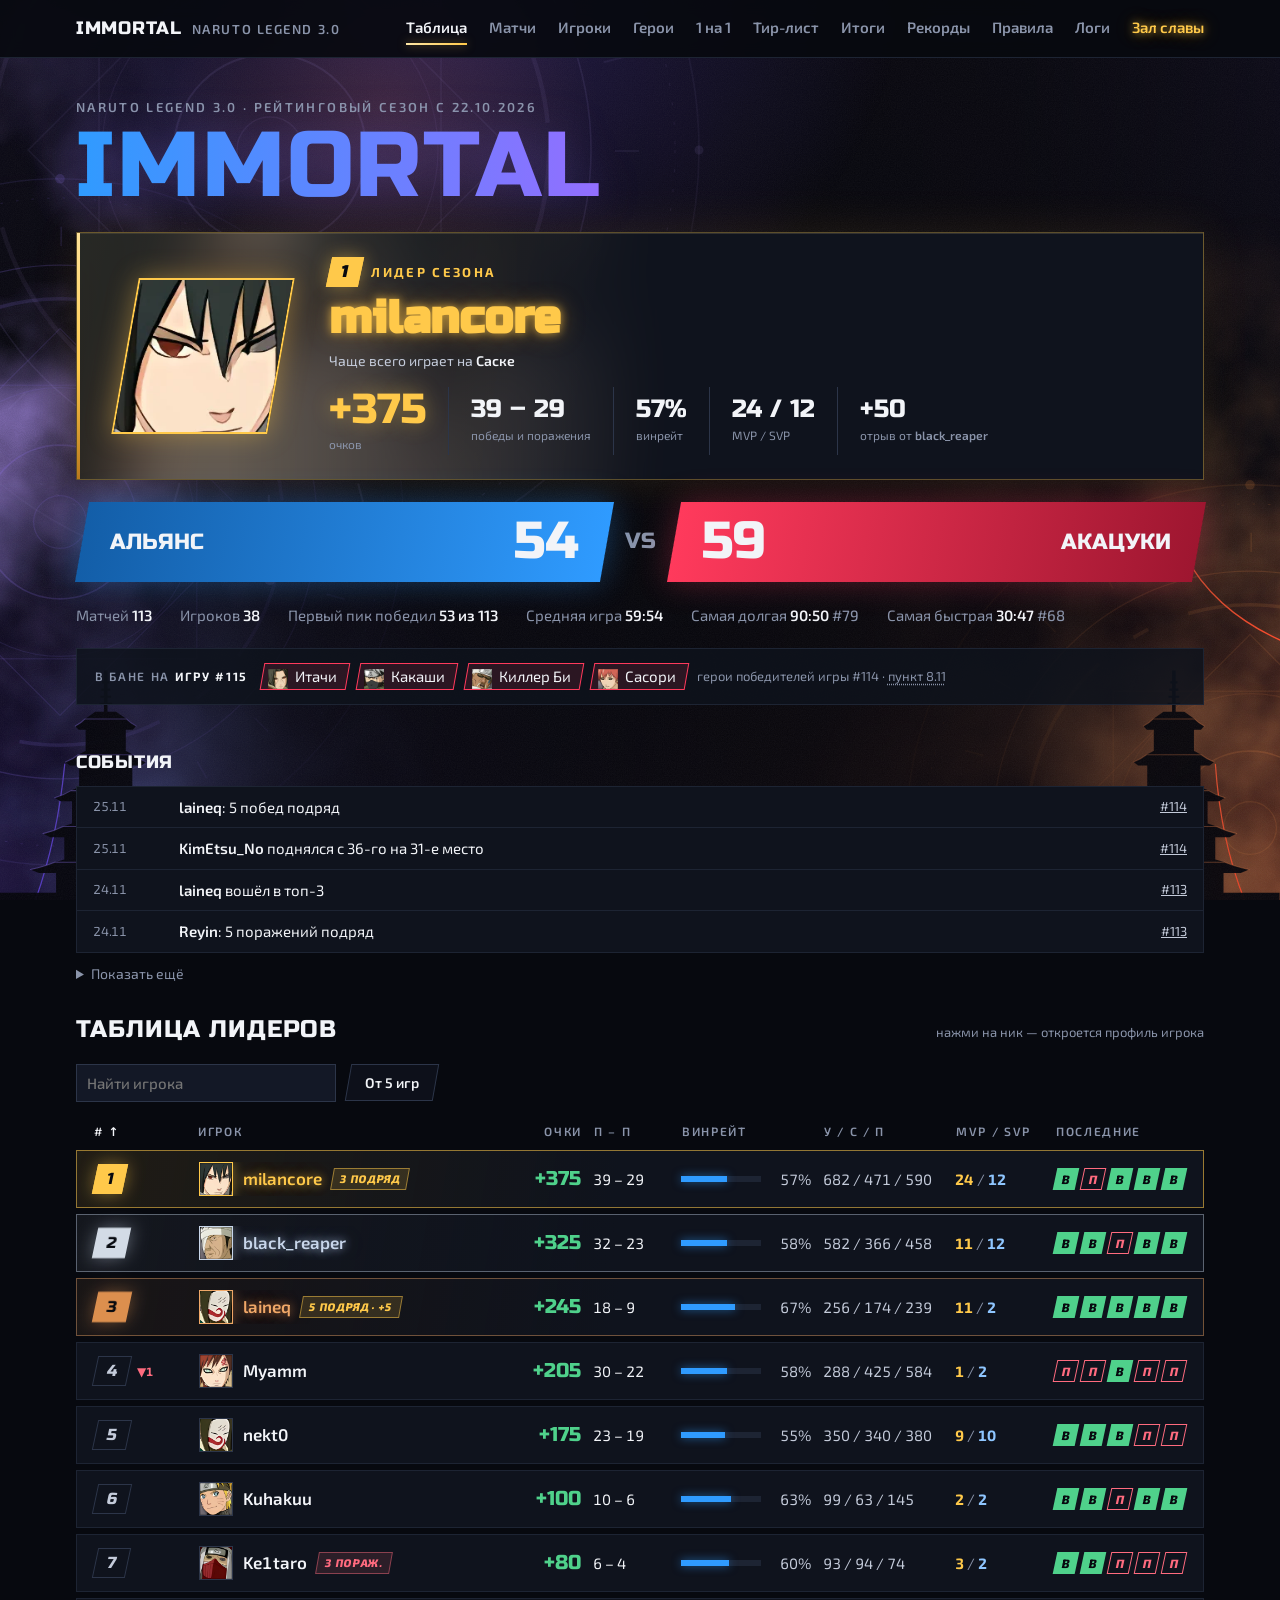
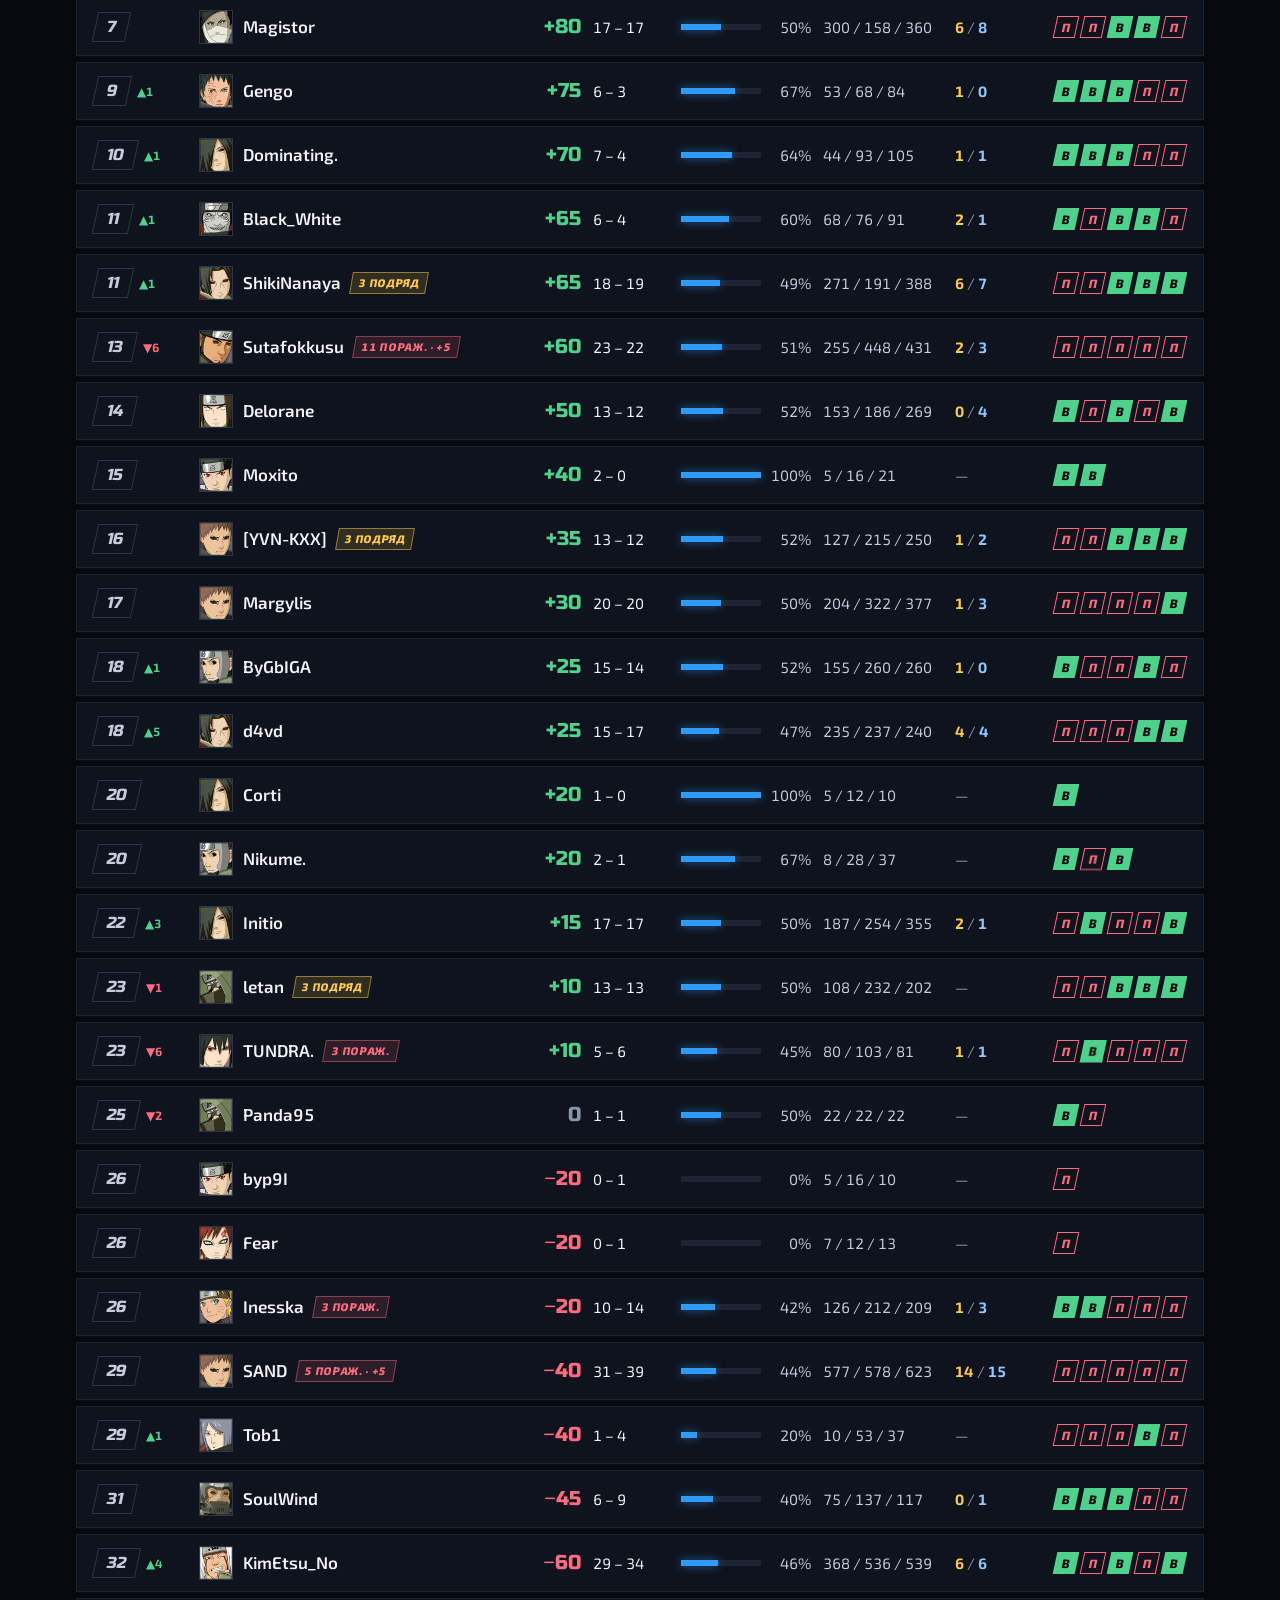
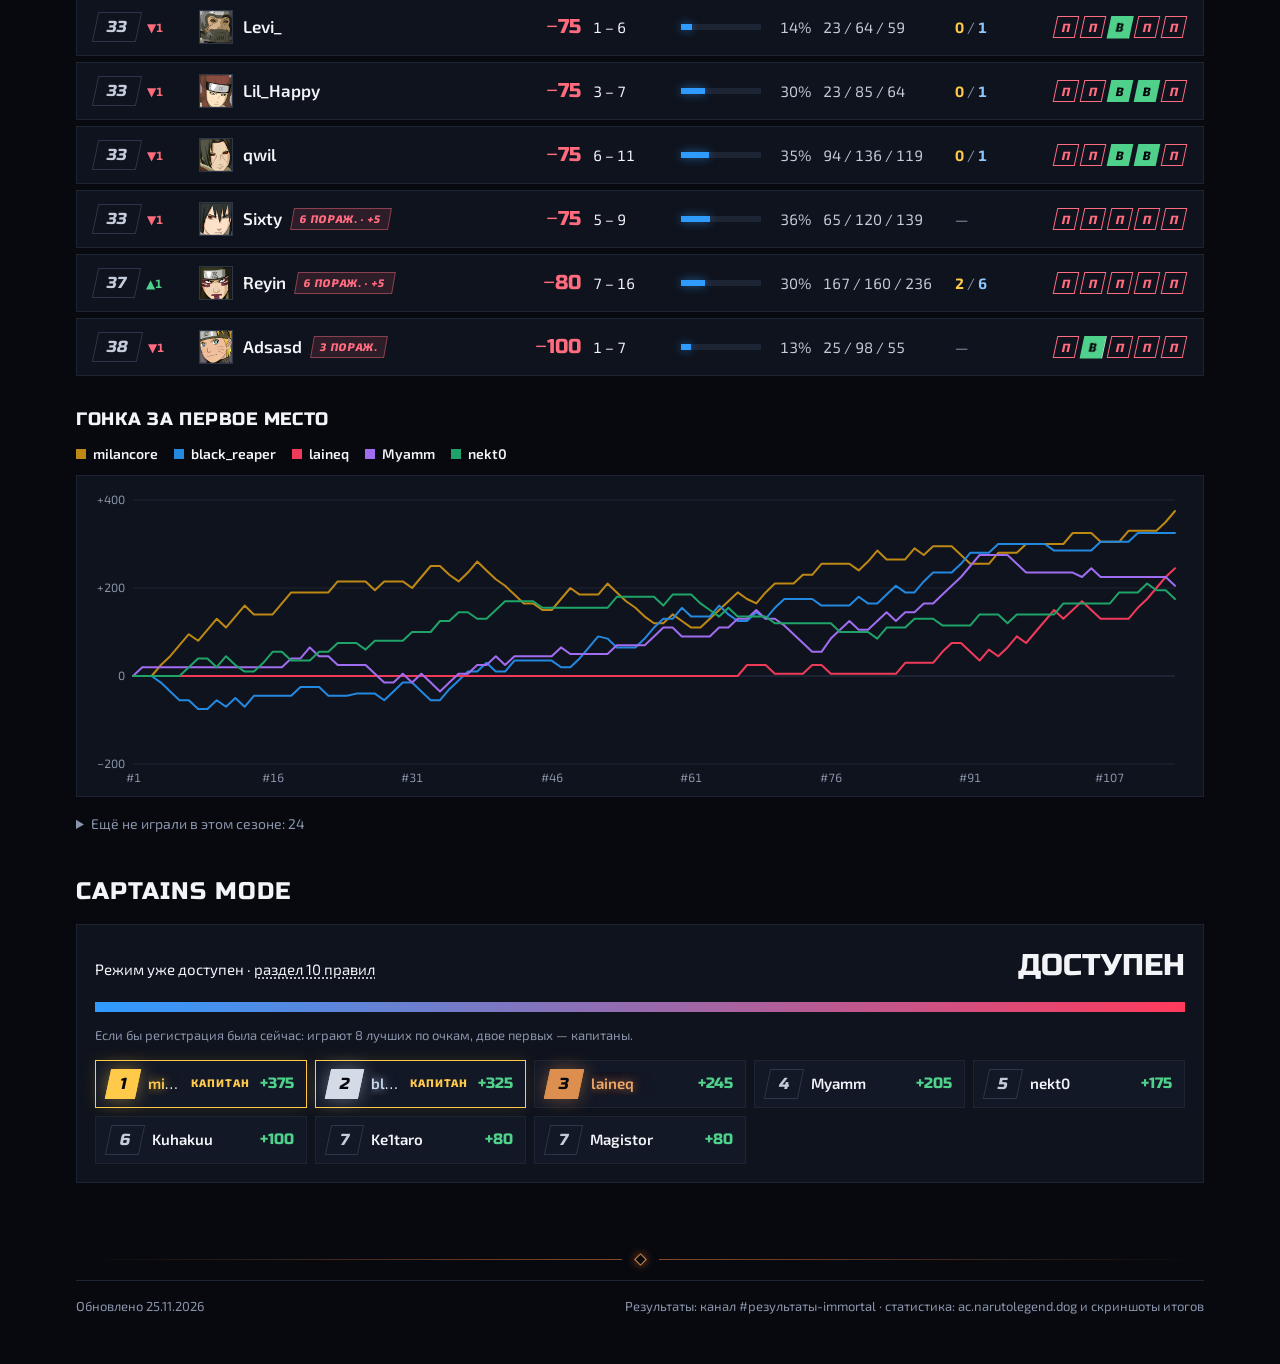
==== index.html @ bc8de206 "Игра #114 Co-Authored-By: Claude Opus 5.5 <noreply@anthropic.com> Claude-Session: https://claude.ai/" ====
<!doctype html>
<html lang="ru">
<head>
<meta charset="utf-8">
<meta name="viewport" content="width=device-width, initial-scale=1, viewport-fit=cover">
<meta name="description" content="Таблица лидеров, матчи, профили игроков, сравнение 1 на 1, рекорды и правила рейтинга Immortal на сервере Naruto Legend 3.0.">
<meta property="og:title" content="Рейтинг Immortal · Naruto Legend 3.0">
<meta property="og:description" content="Таблица лидеров, матчи со скриншотами, профили игроков и рекорды сезона.">
<meta property="og:type" content="website">
<meta property="og:site_name" content="Рейтинг Immortal">
<meta property="og:url" content="https://youkatakirin.github.io/ratingamenarutolegend/">
<meta property="og:image" content="https://youkatakirin.github.io/ratingamenarutolegend/og.jpg">
<meta property="og:image:width" content="1200">
<meta property="og:image:height" content="630">
<meta property="og:image:alt" content="IMMORTAL — рейтинг Naruto Legend 3.0, Альянс против Акацуки">
<meta name="twitter:card" content="summary_large_image">
<meta name="twitter:image" content="https://youkatakirin.github.io/ratingamenarutolegend/og.jpg">
<meta name="theme-color" content="#07090f">
<title>Рейтинг Immortal</title>
<link rel="preconnect" href="https://fonts.googleapis.com">
<link rel="preconnect" href="https://fonts.gstatic.com" crossorigin>
<link rel="stylesheet" href="https://fonts.googleapis.com/css2?family=Exo+2:wght@400;500;600;800&family=Russo+One&display=swap">
<style>
/* Layout: sticky tab bar, one 1160px column; views switch in place (table / matches / players / records / player profile) */
/* Deliberately single dark theme: esports broadcast look, faction neon blue vs red */
:root {
  color-scheme: dark;
  --bg: #07090f;
  --panel: #0f131d;
  --panel-2: #131826;
  --line: #1d2433;
  --line-2: #2c3549;
  --ink: #f2f4f8;
  --soft: #c4cbda;
  --muted: #8a94aa;
  --ally: #2f9bff;
  --aka: #ff3a5c;
  --gold: #ffc94a;
  --win: #4fd18b;
  --loss: #ff6b7f;
  --svp: #8fc6ff;
  --f-display: "Russo One", "Arial Black", Impact, sans-serif;
  --f-body: "Exo 2", "Segoe UI", system-ui, sans-serif;
}
* { box-sizing: border-box; }
body {
  margin: 0;
  background: var(--bg);
  color: var(--ink);
  font-family: var(--f-body);
  font-size: 15px;
  line-height: 1.5;
}
body::before {
  content: ""; position: fixed; inset: 0 0 auto; height: env(safe-area-inset-top, 0px);
  z-index: 30; background: var(--bg);
}
a { color: inherit; }
.num, .tab-num { font-variant-numeric: tabular-nums; }
.gutter {
  max-width: 1160px; margin: 0 auto;
  padding-left: max(16px, env(safe-area-inset-left, 0px));
  padding-right: max(16px, env(safe-area-inset-right, 0px));
}

/* Top bar */
.top {
  position: sticky; top: env(safe-area-inset-top, 0px); z-index: 20;
  background: rgba(7, 9, 15, 0.9); backdrop-filter: blur(8px);
  border-bottom: 1px solid var(--line);
}
.top-in { display: flex; flex-wrap: wrap; justify-content: space-between; align-items: center; gap: 8px 24px; padding-block: 12px; }
.logo { font-family: var(--f-display); font-size: 18px; letter-spacing: 0.04em; text-decoration: none; }
.logo span { color: var(--muted); font-family: var(--f-body); font-size: 13px; font-weight: 600; letter-spacing: 0.12em; margin-left: 10px; }
.tabs { display: flex; flex-wrap: wrap; gap: 4px 22px; }
.tabs a {
  text-decoration: none; color: var(--muted); font-weight: 600; font-size: 15px;
  padding: 4px 0; border-bottom: 2px solid transparent;
}
.tabs a:hover { color: var(--ink); }
.tabs a[aria-current="page"] { color: var(--ink); border-bottom-color: var(--ally); }
a:focus-visible, button:focus-visible, summary:focus-visible { outline: 2px solid var(--ally); outline-offset: 3px; }

main.gutter { padding-block: 40px 72px; display: grid; gap: 44px; }
h1, h2, h3 { margin: 0; font-family: var(--f-display); font-weight: 400; text-wrap: balance; }
h2 { font-size: 24px; letter-spacing: 0.04em; }
h3 { font-size: 18px; letter-spacing: 0.04em; }
.eyebrow { font-size: 13px; font-weight: 600; letter-spacing: 0.18em; color: var(--muted); text-transform: uppercase; }
.muted { color: var(--muted); }
.sec { display: grid; gap: 16px; }
.sec-head { display: flex; flex-wrap: wrap; justify-content: space-between; align-items: baseline; gap: 6px 16px; }
.note { font-size: 13px; color: var(--muted); }

/* Hero */
.hero { display: grid; gap: 22px; }
.title {
  font-size: clamp(46px, 8.5vw, 92px); line-height: 0.95; letter-spacing: 0.02em;
  background: linear-gradient(90deg, var(--ally) 0%, #9a6bff 25%, var(--aka) 50%, #9a6bff 75%, var(--ally) 100%);
  background-size: 200% 100%; -webkit-background-clip: text; background-clip: text;
  color: transparent; -webkit-text-fill-color: transparent;
  filter: drop-shadow(0 0 22px rgba(140, 110, 255, 0.28));
  animation: title-flow 8s linear infinite;
}
@keyframes title-flow { from { background-position: 0% 0; } to { background-position: 200% 0; } }
.vs { display: flex; flex-wrap: wrap; align-items: stretch; gap: 14px; padding-inline: 6px; }
.vs .side { flex: 1 1 280px; transform: skewX(-10deg); padding: 14px 28px; }
.vs .side > div { transform: skewX(10deg); display: flex; justify-content: space-between; align-items: center; gap: 16px; }
.vs .a { background: linear-gradient(90deg, #135ea8, var(--ally)); box-shadow: 0 0 32px rgba(47, 155, 255, 0.33); }
.vs .k { background: linear-gradient(90deg, var(--aka), #9e1630); box-shadow: 0 0 32px rgba(255, 58, 92, 0.3); }
.vs .nm { font-family: var(--f-display); font-size: 22px; }
.vs .sc { font-family: var(--f-display); font-size: 52px; line-height: 1; }
.vs .mid { flex: none; display: grid; place-items: center; font-family: var(--f-display); font-size: 22px; color: var(--muted); padding: 0 4px; }
.facts { display: flex; flex-wrap: wrap; gap: 8px 28px; color: var(--muted); }
.facts b { color: var(--ink); font-weight: 600; }

/* Season leader */
.lead {
  position: relative; overflow: hidden; isolation: isolate;
  display: grid; grid-template-columns: auto minmax(0, 1fr); grid-template-areas: "pic id" "pic stats"; align-items: center; gap: 16px 34px;
  padding: 24px 28px 24px 34px; border: 1px solid rgba(255, 201, 74, 0.32);
  background: linear-gradient(100deg, rgba(255, 201, 74, 0.1), rgba(255, 201, 74, 0) 46%), var(--panel);
  box-shadow: 0 0 44px rgba(255, 180, 50, 0.1), inset 0 1px 0 rgba(255, 228, 160, 0.14);
}
.lead::before { content: ""; position: absolute; inset: 0 auto 0 0; width: 3px; background: linear-gradient(180deg, #ffe39a, var(--gold) 55%, #b9791c); }
.lead-bg {
  position: absolute; z-index: -1; left: -4%; top: 50%; width: 58%; aspect-ratio: 1; transform: translateY(-50%);
  object-fit: cover; filter: blur(34px) saturate(1.25); opacity: 0.3;
  -webkit-mask-image: linear-gradient(90deg, #000 30%, transparent); mask-image: linear-gradient(90deg, #000 30%, transparent);
}
.lead-pics { grid-area: pic; display: flex; padding-inline: 14px; }
.lead-pic {
  display: block; flex: none; width: 156px; height: 156px; overflow: hidden; transform: skewX(-10deg);
  background: #05070c; border: 2px solid var(--gold); box-shadow: 0 0 26px rgba(255, 201, 74, 0.38);
}
.lead-pic + .lead-pic { margin-left: -34px; }
.lead-pic img { display: block; width: 120%; height: 120%; max-width: none; margin: -10% 0 0 -10%; object-fit: cover; transform: skewX(10deg); transition: transform 0.35s ease; }
.lead-pic.none { display: grid; place-items: center; }
.lead-pic.none span { transform: skewX(10deg); font-family: var(--f-display); font-size: 52px; color: var(--gold); }
.lead-id { grid-area: id; display: grid; gap: 7px; min-width: 0; }
.lead-k { display: flex; align-items: center; gap: 10px; font-size: 13px; font-weight: 700; letter-spacing: 0.18em; color: var(--gold); text-transform: uppercase; }
.lead-nick { font-family: var(--f-display); font-size: clamp(28px, 4.1vw, 46px); line-height: 1.05; overflow-wrap: anywhere; }
.lead-nick .sep { color: var(--muted); font-size: 0.6em; margin-inline: 8px; }
.lead-sub { font-size: 14px; color: var(--soft); }
.lead-sub a { color: var(--ink); }
.lead-sub b { color: var(--ink); font-weight: 600; }
.lead-stats { grid-area: stats; display: flex; flex-wrap: wrap; align-items: stretch; gap: 10px 0; }
.lead-stat { display: grid; align-content: center; gap: 4px; padding: 2px 22px; border-left: 1px solid var(--line-2); white-space: nowrap; }
.lead-stat:first-child { border-left: 0; padding-left: 0; }
.lead-stat .v { font-family: var(--f-display); font-size: 25px; line-height: 1; color: var(--ink); font-variant-numeric: tabular-nums; }
.lead-stat .l { font-size: 12px; color: var(--muted); }
.lead-stat.main .v { font-size: 42px; color: var(--gold); text-shadow: 0 0 20px rgba(255, 201, 74, 0.42); }
@media (hover: hover) and (pointer: fine) { .lead-pic:hover img { transform: skewX(10deg) scale(1.07); } }
@media (max-width: 780px) {
  .lead { grid-template-areas: "pic id" "stats stats"; gap: 16px 22px; padding: 20px 20px 20px 24px; }
  .lead-pics { padding-inline: 10px; }
  .lead-pic { width: 112px; height: 112px; }
  .lead-pic + .lead-pic { margin-left: -24px; }
  .lead-stats { border-top: 1px solid var(--line); padding-top: 14px; }
}
@media (max-width: 600px) {
  .lead { gap: 14px; padding: 16px 14px 16px 18px; }
  .lead-pics { padding-inline: 6px; }
  .lead-pic { width: 76px; height: 76px; }
  .lead-pic + .lead-pic { margin-left: -18px; }
  .lead-pic.none span { font-size: 34px; }
  .lead-k { font-size: 12px; letter-spacing: 0.14em; }
  .lead-stats { display: grid; grid-template-columns: repeat(2, minmax(0, 1fr)); gap: 12px 14px; }
  .lead-stat { padding: 0; border: 0; white-space: normal; }
  .lead-stat .v { font-size: 20px; }
  .lead-stat.main { grid-column: 1 / -1; }
  .lead-stat.main .v { font-size: 36px; }
}

/* Player dossier */
.dos { display: grid; grid-template-columns: repeat(auto-fit, minmax(290px, 1fr)); gap: 12px; }
.dos-card {
  --c: var(--ally); position: relative; display: grid; gap: 14px; align-content: start;
  padding: 16px 18px 18px; background: linear-gradient(180deg, color-mix(in srgb, var(--c) 9%, transparent), transparent 70px), var(--panel);
  border: 1px solid var(--line); border-top: 2px solid var(--c);
}
.dos-card.wide { grid-column: 1 / -1; }
.dos-card.c-gold { --c: var(--gold); }
.dos-card.c-aka { --c: var(--aka); }
.dos-card.c-win { --c: var(--win); }
.dos-h { display: flex; flex-wrap: wrap; align-items: baseline; justify-content: space-between; gap: 4px 10px; }
.dos-h h4 { white-space: nowrap; margin: 0; font-family: var(--f-display); font-weight: 400; font-size: 14px; letter-spacing: 0.14em; color: var(--c); }
.dos-h small { font-size: 12px; color: var(--muted); text-align: right; }
.dos .traits { display: flex; flex-wrap: wrap; gap: 8px; }
.dos .trait { display: inline-flex; align-items: center; gap: 7px; padding: 6px 12px; font-size: 14px; font-weight: 600; border: 1px solid; }
.dos .trait::before { content: ""; width: 7px; height: 7px; transform: rotate(45deg); background: currentColor; flex: none; }
.dos .trait.good { color: var(--win); background: rgba(79, 209, 139, 0.1); border-color: rgba(79, 209, 139, 0.35); }
.dos .trait.bad { color: var(--loss); background: rgba(255, 107, 127, 0.1); border-color: rgba(255, 107, 127, 0.35); }
.dos .trait.even { color: var(--soft); background: rgba(255, 255, 255, 0.04); border-color: var(--line-2); }
.dos .mets { display: grid; grid-template-columns: repeat(auto-fit, minmax(260px, 1fr)); gap: 12px 28px; }
.dos .met { display: grid; grid-template-columns: minmax(0, 1fr) auto; gap: 6px 12px; align-items: baseline; }
.dos .met .l { font-size: 14px; color: var(--soft); }
.dos .met .v { font-family: var(--f-display); font-size: 17px; font-variant-numeric: tabular-nums; }
.dos .met .v i { font-style: normal; font-family: var(--f-body); font-size: 12px; font-weight: 600; margin-left: 6px; color: var(--muted); }
.dos .met.good .v i { color: var(--win); }
.dos .met.bad .v i { color: var(--loss); }
.dos .bar { grid-column: 1 / -1; position: relative; height: 8px; background: var(--line); overflow: visible; }
.dos .bar b { position: absolute; inset: 0 auto 0 0; background: var(--ally); }
.dos .met.good .bar b { background: var(--win); }
.dos .met.bad .bar b { background: var(--loss); }
.dos .bar::after { content: ""; position: absolute; left: 50%; top: -4px; bottom: -4px; width: 2px; background: var(--soft); opacity: 0.7; }
.dos .met-key { display: flex; align-items: center; gap: 8px; font-size: 12px; color: var(--muted); }
.dos .met-key::before { content: ""; width: 2px; height: 12px; background: var(--soft); opacity: 0.7; }
.dos .dh { display: grid; grid-template-columns: auto minmax(0, 1fr); gap: 4px 14px; align-items: center; }
.dos .dh .hi { width: 58px; height: 58px; grid-row: span 2; border-color: var(--c); }
.dos .dh .hi.none { display: grid; place-items: center; }
.dos .dh .n { font-family: var(--f-display); font-size: 18px; line-height: 1.1; }
.dos .dh .n em { font-style: normal; font-family: var(--f-body); font-size: 11px; font-weight: 700; letter-spacing: 0.12em; text-transform: uppercase; color: var(--c); display: block; margin-bottom: 3px; }
.dos .dh .s { font-size: 13px; color: var(--muted); }
.dos .dh .s b { color: var(--ink); font-weight: 600; }
.dos .split { display: grid; gap: 12px; }
.dos .sp-row { display: grid; grid-template-columns: 112px minmax(0, 1fr) auto; gap: 12px; align-items: center; }
.dos .sp-row .l { font-size: 14px; font-weight: 600; }
.dos .sp-row .r { font-family: var(--f-display); font-size: 15px; font-variant-numeric: tabular-nums; min-width: 92px; text-align: right; }
.dos .sp-row .r i { font-style: normal; font-family: var(--f-body); font-size: 12px; color: var(--muted); margin-left: 6px; }
.dos .wbar { position: relative; height: 10px; background: rgba(255, 107, 127, 0.28); }
.dos .wbar b { position: absolute; inset: 0 auto 0 0; background: var(--win); }
.dos .wbar.none { background: var(--line); }
.dos .mate { display: grid; grid-template-columns: auto minmax(0, 1fr) auto; gap: 12px; align-items: center; padding: 10px 12px; border: 1px solid var(--line); background: rgba(0, 0, 0, 0.18); }
.dos .mate .ava { width: 44px; height: 44px; font-size: 18px; }
.dos .mate .t { display: grid; gap: 2px; min-width: 0; }
.dos .mate .t em { font-style: normal; font-size: 11px; font-weight: 700; letter-spacing: 0.12em; text-transform: uppercase; }
.dos .mate.good .t em { color: var(--win); }
.dos .mate.bad .t em { color: var(--loss); }
.dos .mate .plink { font-weight: 700; overflow-wrap: anywhere; }
.dos .mate .r { font-family: var(--f-display); font-size: 16px; font-variant-numeric: tabular-nums; }
.dos .dz-awds { display: grid; grid-template-columns: repeat(3, minmax(0, 1fr)); gap: 10px; }
.dos .dz-awd { display: grid; gap: 2px; padding: 12px; text-align: center; border: 1px solid var(--line); background: rgba(0, 0, 0, 0.18); }
.dos .dz-awd .v { font-family: var(--f-display); font-size: 30px; line-height: 1; }
.dos .dz-awd .l { font-size: 12px; color: var(--muted); }
.dos .dz-awd.mvp .v { color: var(--gold); text-shadow: 0 0 18px rgba(255, 201, 74, 0.35); }
.dos .dz-awd.svp .v { color: #c9d3e0; }
.dos .dz-awd.neg .v { color: var(--loss); }
.dos .dz-awd.neg.clean .v { color: var(--win); }
.dos-note { margin: 0; font-size: 13px; color: var(--muted); }
@media (max-width: 600px) {
  .dos-card { padding: 14px; }
  .dos .sp-row { grid-template-columns: 92px minmax(0, 1fr) auto; gap: 10px; }
  .dos .sp-row .r { min-width: 0; }
}

/* Dossier comparison of two players */
.dcmp { display: grid; gap: 12px; }
.dcmp .dos-card { --c: var(--gold); }
.dcmp .who { display: grid; grid-template-columns: minmax(0, 1fr) minmax(0, 1fr); gap: 12px 24px; }
.dcmp .who > div { display: grid; gap: 10px; align-content: start; min-width: 0; }
.dcmp .who .nm { font-family: var(--f-display); font-size: 15px; overflow-wrap: anywhere; }
.dcmp .who .a .nm { color: var(--ally); }
.dcmp .who .k .nm { color: var(--aka); text-align: right; }
.dcmp .who .k .traits { justify-content: flex-end; }
.dcmp .who .k .dh { direction: rtl; }
.dcmp .who .k .dh > * { direction: ltr; text-align: right; }
.bf { display: grid; gap: 14px; }
.bf-row { display: grid; grid-template-columns: 76px minmax(0, 1fr) 150px minmax(0, 1fr) 76px; gap: 10px; align-items: center; }
.bf-row .l { text-align: center; font-size: 12px; font-weight: 600; letter-spacing: 0.08em; color: var(--muted); text-transform: uppercase; }
.bf-row .va, .bf-row .vb { font-family: var(--f-display); font-size: 16px; font-variant-numeric: tabular-nums; color: var(--soft); }
.bf-row .va { text-align: right; }
.bf-row .va i, .bf-row .vb i { display: block; font-style: normal; font-family: var(--f-body); font-size: 11px; font-weight: 600; color: var(--muted); }
.bf-row .va.win, .bf-row .vb.win { color: var(--ink); }
.bf-t { position: relative; height: 10px; background: var(--line); }
.bf-t b { position: absolute; top: 0; bottom: 0; opacity: 0.45; }
.bf-t.a b { right: 0; background: var(--ally); }
.bf-t.k b { left: 0; background: var(--aka); }
.bf-t.win b { opacity: 1; }
.bf-t.mid::after { content: ""; position: absolute; left: 50%; top: -4px; bottom: -4px; width: 2px; background: var(--soft); opacity: 0.6; }
.bf-key { font-size: 12px; color: var(--muted); }
.common { display: grid; gap: 8px; }
.common-row { display: grid; grid-template-columns: minmax(0, 1fr) auto minmax(0, 1fr); gap: 12px; align-items: center; }
.common-row .h { display: flex; align-items: center; gap: 8px; font-weight: 600; }
.common-row .h .hi { width: 34px; height: 34px; }
.common-row .ra, .common-row .rb { font-family: var(--f-display); font-size: 15px; color: var(--soft); font-variant-numeric: tabular-nums; }
.common-row .ra { text-align: right; }
.common-row .win { color: var(--gold); }
@media (max-width: 640px) {
  .bf-row { grid-template-columns: 58px minmax(0, 1fr) minmax(0, 1fr) 58px; grid-template-areas: "l l l l" "va ta tb vb"; gap: 6px 8px; }
  .bf-row .l { grid-area: l; }
  .bf-row .va { grid-area: va; } .bf-row .vb { grid-area: vb; }
  .bf-t.a { grid-area: ta; } .bf-t.k { grid-area: tb; }
  .dcmp .who { gap: 12px 14px; }
  .dcmp .who.stack { grid-template-columns: minmax(0, 1fr); gap: 18px; }
  .dcmp .who.stack .k .nm { text-align: left; }
}

/* Shared bits */
.rk {
  display: inline-block; transform: skewX(-12deg); border: 1px solid var(--line-2);
  padding: 2px 11px; font-family: var(--f-display); font-size: 16px; color: var(--soft);
}
.rk.gold { background: var(--gold); border-color: var(--gold); color: #07090f; box-shadow: 0 0 18px rgba(255, 201, 74, 0.45); }
.rk.silver { background: #d3dbe6; border-color: #d3dbe6; color: #07090f; box-shadow: 0 0 18px rgba(205, 218, 235, 0.42); }
.rk.bronze { background: #dc8f4e; border-color: #dc8f4e; color: #07090f; box-shadow: 0 0 18px rgba(220, 143, 78, 0.45); }
.plink.top1, .pcard-name.top1, .tl-chip .top1 { color: var(--gold); text-shadow: 0 0 10px rgba(255, 201, 74, 0.7), 0 0 24px rgba(255, 170, 40, 0.35); }
.plink.top2, .pcard-name.top2, .tl-chip .top2 { color: #c8d6ea; text-shadow: 0 0 10px rgba(200, 220, 248, 0.75), 0 0 24px rgba(150, 185, 235, 0.4); }
.plink.top3, .pcard-name.top3, .tl-chip .top3 { color: #f0a868; text-shadow: 0 0 10px rgba(240, 150, 80, 0.7), 0 0 24px rgba(220, 110, 40, 0.35); }
.aw-mvp { color: var(--gold); } .aw-svp { color: var(--svp); }
.pos { color: var(--win); }
.neg { color: var(--loss); }
.zero { color: var(--muted); }
.plink { text-decoration: none; font-weight: 600; border-bottom: 1px solid transparent; }
.plink:hover { color: var(--ally); border-bottom-color: var(--ally); }
.chip {
  display: inline-grid; place-items: center; width: 22px; height: 22px; transform: skewX(-12deg);
  font-size: 12px; font-weight: 800;
}
.chip.w { background: var(--win); color: #07090f; }
.chip.l { border: 1px solid var(--loss); color: var(--loss); }
.form { display: flex; gap: 5px; }
.award {
  display: inline-block; transform: skewX(-10deg); font-size: 11px; font-weight: 800; letter-spacing: 0.08em;
  border: 1px solid currentColor; padding: 0 6px; line-height: 18px; vertical-align: 2px;
}
.award.mvp { color: var(--gold); }
.award.svp { color: var(--svp); }
.side-a { color: var(--ally); }
.side-k { color: var(--aka); }
.panel { background: var(--panel); border: 1px solid var(--line); }
.scroll-x { overflow-x: auto; }

/* Leaderboard */
.lb { min-width: 1000px; display: grid; gap: 6px; }
.lb-row {
  display: grid; grid-template-columns: 56px minmax(190px, 1fr) 84px 76px 130px 120px 88px 130px;
  gap: 12px; align-items: center; padding: 11px 18px;
  background: var(--panel); border: 1px solid var(--line); font-variant-numeric: tabular-nums;
}
.lb-row:hover { border-color: var(--line-2); }
.lb-row.head { background: none; border: 0; padding-block: 4px; font-size: 12px; font-weight: 600; letter-spacing: 0.14em; color: var(--muted); }
.lb-row .plink { font-size: 17px; white-space: nowrap; }
.lb .pts { text-align: right; font-family: var(--f-display); font-size: 20px; }
.wr { display: flex; align-items: center; gap: 10px; }
.wr .bar { flex: 1; height: 6px; background: var(--line); }
.wr .bar i { display: block; height: 100%; background: var(--ally); box-shadow: 0 0 10px rgba(47, 155, 255, 0.55); }
.wr .v { min-width: 40px; text-align: right; color: var(--soft); }
.r { text-align: right; }
details.bench { color: var(--muted); font-size: 14px; }
details.bench summary { cursor: pointer; width: fit-content; }
.bench-list { margin-top: 10px; display: flex; flex-wrap: wrap; gap: 6px 16px; }

/* Matches */
.matches { display: grid; gap: 18px; }
.match { padding: 18px; display: grid; gap: 16px; scroll-margin-top: 80px; }
.m-head { display: flex; flex-wrap: wrap; justify-content: space-between; align-items: center; gap: 10px 20px; }
.m-title { display: flex; flex-wrap: wrap; align-items: baseline; gap: 4px 16px; }
.m-no { font-family: var(--f-display); font-size: 24px; }
.m-meta { color: var(--muted); font-size: 14px; display: flex; flex-wrap: wrap; gap: 2px 14px; }
.m-meta b { color: var(--ink); font-weight: 500; }
.result { transform: skewX(-10deg); padding: 6px 18px; }
.result span { display: inline-block; transform: skewX(10deg); font-family: var(--f-display); font-size: 15px; }
.result.alliance { background: var(--ally); box-shadow: 0 0 22px rgba(47, 155, 255, 0.35); }
.result.akatsuki { background: var(--aka); box-shadow: 0 0 22px rgba(255, 58, 92, 0.35); }
.teams { display: grid; grid-template-columns: repeat(auto-fit, minmax(290px, 1fr)); gap: 14px; }
.team { background: var(--panel-2); border: 1px solid var(--line); padding: 12px 16px; display: grid; gap: 2px; align-content: start; min-width: 0; }
.team.won.alliance { border-color: var(--ally); box-shadow: 0 0 24px rgba(47, 155, 255, 0.14); }
.team.won.akatsuki { border-color: var(--aka); box-shadow: 0 0 24px rgba(255, 58, 92, 0.14); }
.t-head { display: flex; justify-content: space-between; align-items: baseline; gap: 8px; padding-bottom: 6px; }
.t-name { font-family: var(--f-display); font-size: 16px; letter-spacing: 0.06em; }
.t-sub { font-size: 12px; font-weight: 600; letter-spacing: 0.12em; color: var(--muted); }
.pl { display: grid; grid-template-columns: minmax(0, 1fr) auto auto; gap: 0 14px; align-items: center; padding: 7px 0; border-top: 1px solid var(--line); }
.pl .who { min-width: 0; display: grid; }
.pl .hero-n { font-size: 13px; color: var(--muted); }
.pl .kda { color: var(--soft); font-variant-numeric: tabular-nums; font-size: 14px; }
.pl .d { font-family: var(--f-display); font-size: 15px; min-width: 38px; text-align: right; }
.bans { display: flex; flex-wrap: wrap; align-items: center; gap: 6px; font-size: 13px; }
.bans .lbl { color: var(--muted); margin-right: 4px; }
.tag { border: 1px solid var(--line-2); padding: 1px 10px; transform: skewX(-10deg); display: inline-block; }
.tag > span { display: inline-block; transform: skewX(10deg); }
.m-foot { display: flex; flex-wrap: wrap; justify-content: space-between; gap: 8px 20px; font-size: 13px; color: var(--muted); }
.m-foot a { color: var(--soft); }
.m-note { font-size: 13px; color: var(--muted); }
.shot {
  display: block; width: 100%; padding: 0; border: 1px solid var(--line); background: #0b0e15;
  cursor: zoom-in; position: relative; box-shadow: 0 0 36px rgba(47, 155, 255, 0.1);
}
.shot img { display: block; width: 100%; height: auto; aspect-ratio: 16 / 9; object-fit: cover; }
.shot .hint { position: absolute; right: 10px; bottom: 10px; font-size: 12px; font-weight: 600; padding: 3px 10px; background: rgba(7, 9, 15, 0.82); color: var(--ink); }

/* Players grid */
.pcards { display: grid; grid-template-columns: repeat(auto-fill, minmax(230px, 1fr)); gap: 12px; }
.pcard {
  text-decoration: none; background: var(--panel); border: 1px solid var(--line); padding: 16px 18px;
  display: grid; gap: 8px; transition: border-color 0.15s, box-shadow 0.15s;
}
.pcard:hover { border-color: var(--ally); box-shadow: 0 0 22px rgba(47, 155, 255, 0.18); }
.pcard-top { display: flex; justify-content: space-between; align-items: center; gap: 10px; }
.pcard-name { font-size: 18px; font-weight: 600; min-width: 0; overflow-wrap: anywhere; }
.pcard-pts { font-family: var(--f-display); font-size: 26px; }
.pcard-sub { font-size: 13px; color: var(--muted); display: flex; flex-wrap: wrap; gap: 2px 14px; }
.pcard-sub b { color: var(--soft); font-weight: 600; }

/* Profile */
.back { text-decoration: none; color: var(--muted); font-weight: 600; font-size: 14px; }
.back:hover { color: var(--ink); }
.prof-head { display: grid; gap: 14px; }
.prof-name { font-size: clamp(36px, 7vw, 68px); line-height: 1; overflow-wrap: anywhere; }
.prof-line { display: flex; flex-wrap: wrap; align-items: center; gap: 10px 18px; }
.prof-pts { font-family: var(--f-display); font-size: 30px; }
.tiles { display: grid; grid-template-columns: repeat(auto-fit, minmax(160px, 1fr)); gap: 10px; }
.tile { background: var(--panel); border: 1px solid var(--line); padding: 14px 16px; display: grid; gap: 2px; }
.tile .k { font-size: 12px; font-weight: 600; letter-spacing: 0.12em; text-transform: uppercase; color: var(--muted); }
.tile .v { font-family: var(--f-display); font-size: 26px; font-variant-numeric: tabular-nums; }
.tile .s { font-size: 13px; color: var(--muted); }
.cols { display: grid; grid-template-columns: repeat(auto-fit, minmax(300px, 1fr)); gap: 18px; align-items: start; }
.list { display: grid; }
.list-row { display: grid; grid-template-columns: minmax(0, 1fr) auto auto; gap: 14px; align-items: center; padding: 9px 16px; border-top: 1px solid var(--line); font-variant-numeric: tabular-nums; }
.list-row:first-child { border-top: 0; }
.list-row .meta { color: var(--muted); font-size: 14px; }
.sidebar { display: grid; gap: 10px; padding: 14px 16px; }
.sidebar .row { display: grid; grid-template-columns: 110px minmax(0, 1fr) 60px; gap: 12px; align-items: center; font-variant-numeric: tabular-nums; }
.sidebar .bar { height: 8px; background: var(--line); }
.sidebar .bar i { display: block; height: 100%; }
.hist { min-width: 760px; display: grid; }
.hist-row { display: grid; grid-template-columns: 90px 110px 50px minmax(0, 1fr) 110px 90px 70px 60px; gap: 12px; align-items: center; padding: 10px 16px; border-top: 1px solid var(--line); font-variant-numeric: tabular-nums; }
.hist-row.head { border-top: 0; font-size: 12px; font-weight: 600; letter-spacing: 0.12em; color: var(--muted); padding-block: 8px; }
.hist-row a { color: var(--soft); }

/* Records */
.awards { display: grid; grid-template-columns: repeat(auto-fit, minmax(240px, 1fr)); gap: 12px; }
.awd { background: var(--panel); border: 1px solid var(--line); padding: 18px 20px; display: grid; gap: 6px; align-content: start; }
.awd .k { font-size: 12px; font-weight: 600; letter-spacing: 0.14em; text-transform: uppercase; color: var(--muted); }
.awd .v { font-family: var(--f-display); font-size: 36px; line-height: 1.1; color: var(--gold); font-variant-numeric: tabular-nums; }
.awd .who { font-size: 16px; display: flex; flex-wrap: wrap; gap: 2px 10px; }
.awd .s { font-size: 13px; color: var(--muted); }
.awd.empty .v { color: var(--muted); }
.htable { min-width: 620px; display: grid; }
.h-row { display: grid; grid-template-columns: minmax(0, 1fr) 70px 80px 140px 80px; gap: 14px; align-items: center; padding: 10px 16px; border-top: 1px solid var(--line); font-variant-numeric: tabular-nums; }
.h-row.head { border-top: 0; font-size: 12px; font-weight: 600; letter-spacing: 0.12em; color: var(--muted); padding-block: 8px; }
.rules { display: grid; grid-template-columns: repeat(auto-fit, minmax(160px, 1fr)); gap: 10px; }
.rule { background: var(--panel); border: 1px solid var(--line); padding: 12px 16px; display: grid; }
.rule .v { font-family: var(--f-display); font-size: 22px; }
.rule .k { color: var(--muted); font-size: 13px; }

footer.gutter { padding-block: 0 48px; color: var(--muted); font-size: 13px; }
footer .line { border-top: 1px solid var(--line); padding-top: 16px; display: flex; flex-wrap: wrap; justify-content: space-between; gap: 8px 20px; }

/* Screenshot viewer */
.lightbox {
  position: fixed; inset: 0; z-index: 50; background: rgba(4, 6, 10, 0.94);
  display: grid; grid-template-rows: auto 1fr;
  padding: env(safe-area-inset-top, 0px) env(safe-area-inset-right, 0px) env(safe-area-inset-bottom, 0px) env(safe-area-inset-left, 0px);
}
.lb-bar { display: flex; justify-content: space-between; align-items: center; gap: 12px; padding: 10px 16px; font-size: 14px; }
.lb-bar button {
  font: inherit; font-weight: 600; color: var(--ink); background: transparent; border: 1px solid var(--line-2);
  padding: 5px 14px; cursor: pointer;
}
.lb-bar button:hover { border-color: var(--ally); }
.lb-view { overflow: auto; display: grid; place-items: center; min-height: 0; }
.lb-view img { max-width: 100%; max-height: 100%; cursor: zoom-in; }
.lb-view.full { place-items: start; }
.lb-view.full img { max-width: none; max-height: none; cursor: zoom-out; }


/* ===== Background: night shinobi atmosphere (original artwork: procedural mist, geometric seals, rooftop silhouettes) ===== */
.bg2 { position: fixed; inset: 0; z-index: -2; overflow: hidden; pointer-events: none; }
.bg2-base {
  position: absolute; inset: 0;
  background:
    radial-gradient(1200px 700px at 0% 100%, rgba(40, 26, 92, 0.55), transparent 70%),
    radial-gradient(1100px 650px at 100% 100%, rgba(120, 30, 18, 0.35), transparent 70%),
    linear-gradient(180deg, #0c0a18 0%, #07070d 45%, #08070f 100%);
}
.bg2-mist {
  position: absolute; width: 1000px; height: 1000px; background-size: 100% 100%; background-repeat: no-repeat;
  -webkit-mask-image: radial-gradient(closest-side, #000 18%, transparent 100%);
          mask-image: radial-gradient(closest-side, #000 18%, transparent 100%);
  will-change: transform;
}
.bg2-mist.m1 { background-image: url("data:image/svg+xml,%3Csvg xmlns='http://www.w3.org/2000/svg' width='1000' height='1000'%3E%3Cfilter id='f' x='0' y='0' width='100%25' height='100%25'%3E%3CfeTurbulence type='fractalNoise' baseFrequency='0.0045' numOctaves='5' seed='5'/%3E%3CfeColorMatrix values='0 0 0 0 0.45 0 0 0 0 0.3 0 0 0 0 0.95 2.2 0 0 0 -0.85'/%3E%3C/filter%3E%3Crect width='100%25' height='100%25' filter='url(%23f)'/%3E%3C/svg%3E"); left: -560px; top: -8%; opacity: 0.75; animation: bg2-drift-a 90s ease-in-out infinite alternate; }
.bg2-mist.m2 { background-image: url("data:image/svg+xml,%3Csvg xmlns='http://www.w3.org/2000/svg' width='1000' height='1000'%3E%3Cfilter id='f' x='0' y='0' width='100%25' height='100%25'%3E%3CfeTurbulence type='fractalNoise' baseFrequency='0.005' numOctaves='5' seed='9'/%3E%3CfeColorMatrix values='0 0 0 0 1 0 0 0 0 0.36 0 0 0 0 0.12 2.2 0 0 0 -0.85'/%3E%3C/filter%3E%3Crect width='100%25' height='100%25' filter='url(%23f)'/%3E%3C/svg%3E"); right: -560px; top: 22%; opacity: 0.55; animation: bg2-drift-b 105s ease-in-out infinite alternate; }
.bg2-mist.m3 { background-image: url("data:image/svg+xml,%3Csvg xmlns='http://www.w3.org/2000/svg' width='1000' height='1000'%3E%3Cfilter id='f' x='0' y='0' width='100%25' height='100%25'%3E%3CfeTurbulence type='fractalNoise' baseFrequency='0.004' numOctaves='5' seed='13'/%3E%3CfeColorMatrix values='0 0 0 0 0.2 0 0 0 0 0.26 0 0 0 0 0.8 2.2 0 0 0 -0.85'/%3E%3C/filter%3E%3Crect width='100%25' height='100%25' filter='url(%23f)'/%3E%3C/svg%3E"); left: -420px; bottom: -560px; opacity: 0.7; animation: bg2-drift-c 120s ease-in-out infinite alternate; }
.bg2-mist.m4 { background-image: url("data:image/svg+xml,%3Csvg xmlns='http://www.w3.org/2000/svg' width='1000' height='1000'%3E%3Cfilter id='f' x='0' y='0' width='100%25' height='100%25'%3E%3CfeTurbulence type='fractalNoise' baseFrequency='0.005' numOctaves='5' seed='9'/%3E%3CfeColorMatrix values='0 0 0 0 1 0 0 0 0 0.36 0 0 0 0 0.12 2.2 0 0 0 -0.85'/%3E%3C/filter%3E%3Crect width='100%25' height='100%25' filter='url(%23f)'/%3E%3C/svg%3E"); right: -460px; bottom: -600px; opacity: 0.45; animation: bg2-drift-a 130s ease-in-out infinite alternate-reverse; }
@keyframes bg2-drift-a { from { transform: translate(0, 0) rotate(0deg); } to { transform: translate(6vw, 6vh) rotate(14deg); } }
@keyframes bg2-drift-b { from { transform: translate(0, 0) rotate(0deg); } to { transform: translate(-7vw, -5vh) rotate(-16deg); } }
@keyframes bg2-drift-c { from { transform: translate(0, 0) rotate(0deg); } to { transform: translate(5vw, -6vh) rotate(20deg); } }
.bg2-seal { position: absolute; width: 720px; height: 720px; will-change: transform; }
.bg2-seal.s-left { left: -300px; top: 18%; color: rgba(150, 120, 255, 0.2); filter: drop-shadow(0 0 6px rgba(150, 120, 255, 0.45)); animation: bg2-spin 240s linear infinite; }
.bg2-seal.s-right { right: -330px; top: 52%; color: rgba(255, 150, 70, 0.17); filter: drop-shadow(0 0 6px rgba(255, 120, 50, 0.45)); animation: bg2-spin 300s linear infinite reverse; }
@keyframes bg2-spin { to { transform: rotate(360deg); } }
.bg2-streams { position: absolute; inset: 0; width: 100%; height: 100%; }
.bg2-streams path { fill: none; stroke-width: 1.4; stroke-linecap: round; stroke-dasharray: 140 1400; animation: bg2-flow 16s linear infinite; }
.bg2-streams path.b { animation-duration: 22s; animation-delay: -7s; }
.bg2-streams path.c { animation-duration: 19s; animation-delay: -12s; }
@keyframes bg2-flow { from { stroke-dashoffset: 1540; } to { stroke-dashoffset: 0; } }
.bg2-roofs { position: absolute; bottom: 0; width: min(560px, 42vw); height: auto; opacity: 0.95; }
.bg2-roofs.left { left: 0; }
.bg2-roofs.right { right: 0; transform: scaleX(-1); }
.bg2-embers i {
  position: absolute; bottom: -10px; width: 3px; height: 3px; border-radius: 50%;
  background: #ffb26b; box-shadow: 0 0 6px 2px rgba(255, 120, 40, 0.65);
  opacity: 0; animation: bg2-rise 18s linear infinite; will-change: transform, opacity;
}
@keyframes bg2-rise {
  0% { transform: translate(0, 0); opacity: 0; }
  10% { opacity: 0.9; }
  70% { opacity: 0.5; }
  100% { transform: translate(var(--dx, 20px), -95vh); opacity: 0; }
}
.bg2-calm {
  position: absolute; inset: 0;
  background: linear-gradient(90deg, transparent 0%, rgba(6, 6, 11, 0.66) 20%, rgba(6, 6, 11, 0.8) 50%, rgba(6, 6, 11, 0.66) 80%, transparent 100%);
}
.bg2-grain { position: absolute; inset: 0; background-image: url("data:image/svg+xml,%3Csvg xmlns='http://www.w3.org/2000/svg' width='220' height='220'%3E%3Cfilter id='n'%3E%3CfeTurbulence type='fractalNoise' baseFrequency='0.85' numOctaves='2' stitchTiles='stitch'/%3E%3CfeColorMatrix type='saturate' values='0'/%3E%3C/filter%3E%3Crect width='100%25' height='100%25' filter='url(%23n)'/%3E%3C/svg%3E"); background-size: 220px 220px; opacity: 0.06; }
.bg2-top {
  position: absolute; left: 0; right: 0; top: 0; height: 760px; z-index: -1; overflow: hidden; pointer-events: none;
  background:
    radial-gradient(52% 70% at 34% 0%, rgba(110, 80, 230, 0.28), transparent 70%),
    radial-gradient(24% 34% at 30% 14%, rgba(255, 128, 60, 0.16), transparent 70%);
}
.bg2-top svg { position: absolute; left: calc(50% - 560px - 260px); top: -300px; width: 900px; height: 900px; color: rgba(190, 170, 255, 0.09); }
.orn { display: flex; align-items: center; gap: 14px; margin-bottom: 16px; }
.orn::before, .orn::after { content: ""; flex: 1; height: 1px; }
.orn::before { background: linear-gradient(90deg, transparent, rgba(255, 140, 70, 0.5)); }
.orn::after { background: linear-gradient(90deg, rgba(255, 140, 70, 0.5), transparent); }
.orn span { width: 9px; height: 9px; transform: rotate(45deg); border: 1px solid rgba(255, 170, 90, 0.85); box-shadow: 0 0 10px rgba(255, 120, 40, 0.6); }
@media (max-width: 760px) {
  .bg2-seal, .bg2-streams, .bg2-embers, .bg2-top svg { display: none; }
  .bg2-mist { opacity: 0.4 !important; animation: none; }
  .bg2-roofs { width: 62vw; opacity: 0.55; }
  .bg2-roofs.right { display: none; }
  .bg2-calm { background: rgba(6, 6, 11, 0.5); }
}
@media (prefers-reduced-motion: reduce) {
  .bg2-mist, .bg2-seal, .bg2-streams path, .bg2-embers i { animation: none; }
  .bg2-embers { display: none; }
}

/* Rules */
.rules-toc { display: flex; flex-wrap: wrap; gap: 8px 10px; }
.rules-toc a {
  text-decoration: none; border: 1px solid var(--line-2); padding: 4px 14px; font-weight: 600; font-size: 14px;
  color: var(--soft); transform: skewX(-10deg); display: inline-block; background: rgba(15, 19, 29, 0.7);
}
.rules-toc a > span { display: inline-block; transform: skewX(10deg); }
.rules-toc a:hover { border-color: var(--ally); color: var(--ink); }
.r-sec { display: grid; gap: 16px; scroll-margin-top: 80px; }
.r-part { font-size: 12px; font-weight: 600; letter-spacing: 0.16em; color: var(--muted); text-transform: uppercase; }
.r-sec h3 { font-size: 24px; }
.r-sec h3 b { color: var(--ally); font-weight: 400; margin-right: 10px; }
.r-intro { margin: 0; color: var(--soft); }
.r-group { display: grid; gap: 6px; }
.r-group h4 { margin: 0; font-size: 15px; font-weight: 600; color: var(--soft); letter-spacing: 0.03em; }
.r-item {
  display: grid; grid-template-columns: 54px minmax(0, 1fr); gap: 12px; padding: 11px 16px;
  background: rgba(15, 19, 29, 0.88); border: 1px solid var(--line); scroll-margin-top: 110px;
}
.r-item .no { font-family: var(--f-display); color: var(--ally); }
.r-item ul { margin: 6px 0 0; padding-left: 18px; color: var(--soft); display: grid; gap: 2px; }
.r-item.hl { border-color: var(--gold); box-shadow: 0 0 0 1px var(--gold), 0 0 30px rgba(255, 201, 74, 0.25); animation: hl 1.4s ease-out 2; }
@keyframes hl { 0% { background: rgba(255, 201, 74, 0.2); } 100% { background: rgba(15, 19, 29, 0.88); } }
.rule-link { color: inherit; text-decoration: underline dotted; text-underline-offset: 3px; }
.rule-link:hover { color: var(--gold); }
.pen { min-width: 640px; display: grid; }
.pen-row { display: grid; grid-template-columns: 96px 150px minmax(0, 1fr) minmax(0, 1.3fr) 80px; gap: 14px; align-items: center; padding: 10px 16px; border-top: 1px solid var(--line); }
.pen-row.head { border-top: 0; font-size: 12px; font-weight: 600; letter-spacing: 0.12em; color: var(--muted); padding-block: 8px; }
.pen-row .what { color: var(--loss); }
.log { min-width: 640px; display: grid; }
.log-row { display: grid; grid-template-columns: 96px 128px minmax(0, 1fr) 80px; gap: 14px; align-items: center; padding: 10px 16px; border-top: 1px solid var(--line); }
.log-row.head { border-top: 0; font-size: 12px; font-weight: 600; letter-spacing: 0.12em; color: var(--muted); padding-block: 8px; }
.log-row .k { font-size: 12px; font-weight: 700; letter-spacing: 0.08em; }
.log-row .k.rules { color: var(--gold); } .log-row .k.fix { color: var(--soft); } .log-row .k.note { color: var(--muted); } .log-row .k.pen { color: var(--loss); }
.log-filter { display: flex; flex-wrap: wrap; gap: 8px; }

/* 1 vs 1 */
.cmp-pick { display: grid; grid-template-columns: minmax(0, 1fr) auto minmax(0, 1fr); gap: 14px; align-items: end; }
.cmp-pick label { display: grid; gap: 6px; font-size: 12px; font-weight: 600; letter-spacing: 0.12em; color: var(--muted); min-width: 0; }
.cmp-pick select {
  font: inherit; font-size: 16px; font-weight: 600; color: var(--ink); background: var(--panel);
  border: 1px solid var(--line-2); padding: 10px 12px; width: 100%;
}
.cmp-pick select:focus-visible { outline: 2px solid var(--ally); outline-offset: 2px; }
.cmp-pick .mid { font-family: var(--f-display); color: var(--muted); padding-bottom: 10px; }
.cmp-table { display: grid; }
.cmp-row { display: grid; grid-template-columns: minmax(0, 1fr) 160px minmax(0, 1fr); gap: 12px; align-items: center; padding: 10px 16px; border-top: 1px solid var(--line); font-variant-numeric: tabular-nums; }
.cmp-row:first-child { border-top: 0; }
.cmp-row .l { text-align: right; }
.cmp-row .k { text-align: center; font-size: 12px; font-weight: 600; letter-spacing: 0.1em; color: var(--muted); text-transform: uppercase; }
.cmp-row .v { font-family: var(--f-display); font-size: 18px; color: var(--soft); }
.cmp-row .v.better { color: var(--gold); text-shadow: 0 0 14px rgba(255, 201, 74, 0.35); }
.h2h { display: grid; grid-template-columns: repeat(auto-fit, minmax(240px, 1fr)); gap: 10px; }

/* Streaks, current bans, Captains Mode, achievements */
.streak {
  display: inline-block; transform: skewX(-10deg); font-size: 11px; font-weight: 800; letter-spacing: 0.06em;
  padding: 0 7px; line-height: 20px; white-space: nowrap; flex: none;
}
.streak.hot { background: rgba(255, 201, 74, 0.14); color: var(--gold); border: 1px solid rgba(255, 201, 74, 0.5); }
.streak.cold { background: rgba(255, 107, 127, 0.12); color: var(--loss); border: 1px solid rgba(255, 107, 127, 0.45); }
.lb-row .name-cell { display: flex; align-items: center; gap: 10px; min-width: 0; overflow: hidden; }
.banbar { display: grid; gap: 10px; padding: 14px 18px; background: rgba(15, 19, 29, 0.86); border: 1px solid var(--line); }
.banbar .row { display: flex; flex-wrap: wrap; align-items: center; gap: 8px 10px; }
.banbar .lbl { font-size: 12px; font-weight: 600; letter-spacing: 0.14em; color: var(--muted); margin-right: 4px; }
.banbar .lbl b { color: var(--ink); }
.tag.ban { border-color: var(--aka); background: rgba(255, 58, 92, 0.12); }
.tag.circle { border-color: var(--gold); color: var(--gold); }
.pen-note { color: var(--loss); }
.bonus-note { color: var(--gold); }
.cm { display: grid; gap: 14px; padding: 18px; }
.cm-top { display: flex; flex-wrap: wrap; justify-content: space-between; align-items: baseline; gap: 6px 16px; }
.cm-left { font-family: var(--f-display); font-size: 30px; }
.cm-bar { height: 10px; background: var(--line); }
.cm-bar i { display: block; height: 100%; background: linear-gradient(90deg, var(--ally), var(--aka)); }
.cm-list { display: grid; grid-template-columns: repeat(auto-fill, minmax(200px, 1fr)); gap: 8px; }
.cm-item { display: flex; align-items: center; gap: 10px; padding: 8px 12px; background: var(--panel-2); border: 1px solid var(--line); min-width: 0; }
.cm-item.cap { border-color: var(--gold); box-shadow: 0 0 16px rgba(255, 201, 74, 0.12); }
.cm-item .nm { min-width: 0; overflow: hidden; text-overflow: ellipsis; white-space: nowrap; flex: 1; }
.cm-item .pt { font-family: var(--f-display); font-size: 15px; }
.cap-tag { font-size: 11px; font-weight: 800; color: var(--gold); letter-spacing: 0.08em; }
.achs { display: grid; grid-template-columns: repeat(auto-fill, minmax(200px, 1fr)); gap: 8px; }
.ach { padding: 10px 14px; background: rgba(15, 19, 29, 0.9); border: 1px solid var(--line-2); display: grid; gap: 2px; align-content: start; }
.ach .n { font-weight: 800; letter-spacing: 0.02em; }
.ach .d { font-size: 13px; color: var(--muted); }
.ach.rare { border-color: rgba(255, 201, 74, 0.6); box-shadow: 0 0 18px rgba(255, 201, 74, 0.12); }
.ach.rare .n { color: var(--gold); }
.ach.locked { opacity: 0.45; border-style: dashed; box-shadow: none; }
.ach.locked .n { color: var(--soft); }
.ach .who { font-size: 13px; display: flex; flex-wrap: wrap; gap: 2px 10px; margin-top: 4px; }

@media (max-width: 600px) {
  main.gutter { padding-block: 28px 56px; gap: 36px; }
  .vs .side { padding: 12px 20px; }
  .vs .sc { font-size: 40px; }
  .vs .nm { font-size: 18px; }
  .logo span { display: none; }
  .cmp-row { grid-template-columns: minmax(0, 1fr) 110px minmax(0, 1fr); padding-inline: 10px; }
  .r-item { grid-template-columns: 44px minmax(0, 1fr); padding-inline: 12px; }
}
/* Tier list */
.tl-tools { display: flex; flex-wrap: wrap; align-items: center; gap: 8px 10px; }
.btn {
  font: inherit; font-weight: 600; font-size: 14px; color: var(--ink); background: rgba(15, 19, 29, 0.8);
  border: 1px solid var(--line-2); padding: 7px 16px; cursor: pointer; transform: skewX(-10deg);
}
.btn > span { display: inline-block; transform: skewX(10deg); }
.btn:hover { border-color: var(--ally); }
.btn.primary { background: var(--ally); border-color: var(--ally); color: #07090f; box-shadow: 0 0 18px rgba(47, 155, 255, 0.35); }
.tl { display: grid; gap: 6px; }
.tl-row { display: grid; grid-template-columns: 76px minmax(0, 1fr); background: rgba(15, 19, 29, 0.9); border: 1px solid var(--line); }
.tl-lbl { display: grid; place-items: center; font-family: var(--f-display); font-size: 30px; color: #07090f; cursor: pointer; }
.tl-zone { display: flex; flex-wrap: wrap; align-content: flex-start; gap: 6px; padding: 8px; min-height: 62px; }
.tl-zone.over { background: rgba(47, 155, 255, 0.08); outline: 1px dashed var(--ally); outline-offset: -4px; }
.tl-pool { min-height: 70px; }
.tl-chip {
  display: inline-flex; align-items: center; padding: 7px 13px; background: var(--panel-2); border: 1px solid var(--line-2);
  font-weight: 600; cursor: grab; user-select: none; -webkit-user-select: none; touch-action: none; transform: skewX(-8deg);
}
.tl-chip > span { display: inline-block; transform: skewX(8deg); white-space: nowrap; }
.tl-chip .pt { font-size: 12px; font-weight: 600; margin-left: 6px; }
.tl-chip:hover { border-color: var(--ally); }
.tl-chip.sel { border-color: var(--gold); box-shadow: 0 0 0 1px var(--gold), 0 0 16px rgba(255, 201, 74, 0.3); }
.tl-chip.dragging { opacity: 0.3; }
.tl-ghost { position: fixed; z-index: 60; pointer-events: none; margin: 0; box-shadow: 0 10px 30px rgba(0, 0, 0, 0.5); border-color: var(--ally); }
.tl-url { width: 100%; font: inherit; font-size: 13px; color: var(--soft); background: var(--panel); border: 1px solid var(--line-2); padding: 8px 10px; }
.seg { display: inline-flex; justify-self: start; border: 1px solid var(--line-2); transform: skewX(-10deg); }
.seg a { padding: 6px 20px; text-decoration: none; color: var(--muted); font-weight: 600; font-size: 14px; }
.seg a > span { display: inline-block; transform: skewX(10deg); }
.seg a:hover { color: var(--ink); }
.seg a[aria-current="true"] { background: var(--ally); color: #07090f; }
a.btn { display: inline-block; text-decoration: none; }
/* Heroes */
.hi { display: inline-block; width: 28px; height: 28px; object-fit: cover; vertical-align: middle; background: #05070c; border: 1px solid var(--line-2); flex: none; }
.hi.none { background: var(--panel-2); border-style: dashed; }
.hi.tg { width: 20px; height: 20px; margin: -3px 7px -2px -5px; border: 0; vertical-align: -5px; }
.hi.xs { width: 24px; height: 24px; margin: -4px 8px -4px -5px; border: 0; }
.hi.sm { width: 24px; height: 24px; margin-right: 9px; vertical-align: -7px; }
.hi.tbl { width: 30px; height: 30px; margin-right: 10px; }
.hs td.nm .tb { vertical-align: middle; }
.pl { grid-template-columns: 36px minmax(0, 1fr) auto auto; }
.hi.pl-h { width: 36px; height: 36px; }
.ava {
  display: inline-grid; place-items: center; flex: none; width: 34px; height: 34px; overflow: hidden; vertical-align: middle;
  background: var(--panel-2); border: 1px solid var(--line-2); font-family: var(--f-display); font-size: 15px; color: var(--muted);
}
.ava .hi { width: 100%; height: 100%; border: 0; }
.ava.top1 { border-color: var(--gold); box-shadow: 0 0 12px rgba(255, 201, 74, 0.45); }
.ava.top2 { border-color: #c8d6ea; box-shadow: 0 0 12px rgba(200, 220, 248, 0.4); }
.ava.top3 { border-color: #f0a868; box-shadow: 0 0 12px rgba(240, 150, 80, 0.4); }
.ava.xs { width: 24px; height: 24px; margin: -4px 8px -4px -5px; font-size: 12px; box-shadow: none; }
.ava.lg { width: 84px; height: 84px; font-size: 36px; }
.ava.vs-ava { width: 44px; height: 44px; font-size: 20px; border-color: rgba(255, 255, 255, 0.5); }
.vs-nm { display: inline-flex; align-items: center; gap: 12px; min-width: 0; }
.pcard-id { display: flex; align-items: center; gap: 12px; min-width: 0; }
.pcard .ava { width: 46px; height: 46px; font-size: 20px; }
.prof-id { display: flex; align-items: center; gap: 20px; min-width: 0; }
.list-row .hn { display: flex; align-items: center; gap: 10px; min-width: 0; }
.list-row .hn b { font-weight: 600; }
.list-row .hn .hi { width: 32px; height: 32px; }
.ht-chip {
  font: inherit; font-weight: 600; color: var(--ink); display: inline-flex; padding: 6px 12px; background: var(--panel-2);
  border: 1px solid var(--line-2); transform: skewX(-8deg); cursor: pointer;
}
.ht-chip > span { display: inline-block; transform: skewX(8deg); white-space: nowrap; }
.ht-chip .r { font-size: 12px; color: var(--muted); margin-left: 7px; }
.ht-chip:hover { border-color: var(--ally); }
#ht-board .tl-lbl { cursor: default; }
#ht-board .tl-zone { min-height: 54px; }
.ht-few { display: flex; flex-wrap: wrap; align-items: center; gap: 6px; }
.ht-few .lbl { font-size: 12px; font-weight: 600; letter-spacing: 0.12em; color: var(--muted); margin-right: 8px; }
.ht-few .ht-chip { color: var(--soft); border-style: dashed; }
.ht-how summary { cursor: pointer; color: var(--soft); font-weight: 600; font-size: 14px; }
.ht-how-body { padding-top: 10px; color: var(--soft); font-size: 14px; display: grid; gap: 8px; max-width: 780px; }
.ht-how-body p { margin: 0; }
.ht-how-body b { color: var(--ink); }
.hs { width: 100%; min-width: 1120px; border-collapse: collapse; font-variant-numeric: tabular-nums; }
.hs th, .hs td { padding: 9px 12px; text-align: right; white-space: nowrap; border-top: 1px solid var(--line); }
.hs thead th { border-top: 0; font-size: 12px; font-weight: 600; letter-spacing: 0.08em; color: var(--muted); vertical-align: bottom; }
.hs th button { font: inherit; color: inherit; letter-spacing: inherit; background: none; border: 0; padding: 0; cursor: pointer; }
.hs th button:hover, .hs th.on button { color: var(--ink); }
.hs th.on button::after { content: " ↓"; }
.hs th.on.asc button::after { content: " ↑"; }
.hs .nm { position: sticky; left: 0; z-index: 1; background: var(--panel); text-align: left; }
.hs .l { text-align: left; }
.hs tr.hrow { cursor: pointer; }
.hs tr.hrow:hover td, .hs tr.open td { background: var(--panel-2); }
.hs td.nm b { font-weight: 600; }
.hs .wr { min-width: 130px; }
.hs .wr .v { min-width: 38px; }
.hs .tag.ban { font-size: 11px; font-weight: 700; letter-spacing: 0.06em; padding: 0 6px; margin-left: 8px; color: var(--loss); }
.tb { display: inline-grid; place-items: center; width: 24px; height: 22px; margin-right: 10px; font-family: var(--f-display); font-size: 14px; color: #07090f; transform: skewX(-10deg); vertical-align: 1px; }
.tb.none { background: var(--line-2); color: var(--muted); }
.hs tr.hdet td { text-align: left; white-space: normal; padding: 14px 16px 18px; background: rgba(19, 24, 38, 0.7); }
.hd { position: sticky; left: 16px; max-width: min(760px, calc(100vw - 72px)); display: grid; gap: 12px; }
.hd .k { font-size: 12px; font-weight: 600; letter-spacing: 0.12em; color: var(--muted); }
.hd .who { display: flex; flex-wrap: wrap; gap: 4px 16px; }
.hd .games { display: grid; gap: 2px; font-size: 14px; }
.hd .g { display: grid; grid-template-columns: 64px minmax(110px, 1fr) 26px 96px 84px; gap: 10px; align-items: center; padding: 3px 0; border-top: 1px solid var(--line); text-decoration: none; }
.hd .g:hover { color: var(--ally); }
.hd .g .r { text-align: right; }
@media (max-width: 600px) { .tl-row { grid-template-columns: 52px minmax(0, 1fr); } .tl-lbl { font-size: 24px; } .ava.lg { width: 64px; height: 64px; } .ava.vs-ava { width: 34px; height: 34px; } .vs-nm { gap: 8px; } .hd .g { grid-template-columns: 44px minmax(90px, 1fr) 22px 84px; } .hd .g .dm { display: none; } }
@media (prefers-reduced-motion: reduce) { .pcard { transition: none; } .r-item.hl { animation: none; } .title { animation: none; } }
/* Rating over time: place movement, points chart, week summary, 4v4 odds, weekly meta, Hall of Fame */
.lb { min-width: 1040px; }
.lb-row { grid-template-columns: 92px minmax(190px, 1fr) 84px 76px 130px 120px 88px 130px; }
.rk-cell { display: inline-flex; align-items: center; gap: 8px; }
.mv { font-size: 12px; font-weight: 700; white-space: nowrap; }
.mv.up { color: var(--win); } .mv.down { color: var(--loss); } .mv.new { color: var(--gold); }
.chart { position: relative; padding: 12px 14px 8px; }
.chart svg { display: block; width: 100%; touch-action: pan-y; }
.chart text { fill: var(--muted); font-size: 12px; font-family: var(--f-body); font-variant-numeric: tabular-nums; }
.chart .end { fill: var(--ink); font-size: 14px; font-weight: 600; }
.chart-tip {
  position: absolute; top: 10px; left: 0; pointer-events: none; display: grid; gap: 1px; padding: 7px 11px; font-size: 13px; white-space: nowrap;
  background: var(--panel-2); border: 1px solid var(--line-2); box-shadow: 0 8px 22px rgba(0, 0, 0, 0.45);
}
.chart-tip b { font-weight: 600; }
.chart-tip .muted { font-size: 12px; }
.wk-bar { display: flex; flex-wrap: wrap; align-items: center; gap: 8px 10px; }
.wk-bar a.btn { text-decoration: none; }
.wk-bar a.btn.off { opacity: 0.35; pointer-events: none; }
.wk-grid { display: grid; grid-template-columns: repeat(2, minmax(0, 1fr)); gap: 12px; }
@media (max-width: 680px) { .wk-grid { grid-template-columns: minmax(0, 1fr); } }
.wk-card { display: grid; grid-template-columns: 76px minmax(0, 1fr); gap: 4px 16px; align-items: center; padding: 18px 20px; background: var(--panel); border: 1px solid var(--line); }
.wk-card.best { border-color: rgba(255, 201, 74, 0.55); background: linear-gradient(100deg, rgba(255, 201, 74, 0.09), var(--panel) 55%); }
.wk-card .pic { grid-row: span 3; }
.wk-card .pic .ava, .wk-card .pic .hi { width: 76px; height: 76px; margin: 0; font-size: 30px; }
.wk-card .k { font-size: 13px; font-weight: 600; color: var(--muted); }
.wk-card .n { font-family: var(--f-display); font-size: 22px; min-width: 0; overflow-wrap: anywhere; }
.wk-card .n a { text-decoration: none; }
.wk-card .s { font-size: 14px; color: var(--soft); }
.wk-card.empty .s { color: var(--muted); }
.odds-pick { display: grid; grid-template-columns: repeat(auto-fit, minmax(260px, 1fr)); gap: 12px; }
.odds-team { display: grid; gap: 6px; padding: 12px 14px; background: var(--panel); border: 1px solid var(--line); }
.odds-team.alliance { border-top: 2px solid var(--ally); } .odds-team.akatsuki { border-top: 2px solid var(--aka); }
.odds-team b { font-weight: 600; font-size: 14px; }
.odds-team select { width: 100%; font: inherit; font-size: 14px; color: var(--ink); background: var(--panel-2); border: 1px solid var(--line-2); padding: 7px 9px; }
.odds-team select:focus-visible { outline: 2px solid var(--ally); outline-offset: 2px; }
.odds-nums { display: flex; justify-content: space-between; gap: 12px; align-items: baseline; }
.odds-nums span { font-family: var(--f-display); font-size: 30px; font-variant-numeric: tabular-nums; }
.odds-bar { display: flex; gap: 2px; height: 12px; }
.odds-bar i { display: block; min-width: 4px; transition: width 0.4s cubic-bezier(0.22, 1, 0.36, 1); }
.odds-bar .a { background: var(--ally); } .odds-bar .k { background: var(--aka); }
.hs.meta-t { min-width: 900px; }
.meta-t td { vertical-align: middle; }
.meta-t th, .meta-t td { text-align: left; }
.meta-t .picks { display: flex; gap: 6px 12px; flex-wrap: wrap; }
.meta-t .picks span { white-space: nowrap; }
.fame { position: relative; min-height: min(62vh, 560px); display: grid; place-items: center; overflow: hidden; background: radial-gradient(ellipse at 50% 90%, rgba(255, 201, 74, 0.16), transparent 62%), var(--panel); border: 1px solid rgba(255, 201, 74, 0.4); }
.fame-wall { position: absolute; inset: 0; display: flex; align-items: flex-end; justify-content: center; gap: 4%; padding: 0 8%; filter: blur(14px); }
.fp { flex: 1; max-width: 240px; background: linear-gradient(180deg, rgba(255, 231, 166, 0.95), rgba(255, 201, 74, 0.22)); }
.fp.g { height: 74%; } .fp.s { height: 54%; background: linear-gradient(180deg, rgba(214, 226, 242, 0.9), rgba(200, 214, 234, 0.16)); } .fp.b { height: 42%; background: linear-gradient(180deg, rgba(240, 168, 104, 0.9), rgba(240, 168, 104, 0.16)); }
.fame-soon { position: relative; text-align: center; display: grid; gap: 8px; padding: 24px; }
.fame-soon h2 { margin: 0; color: var(--gold); text-shadow: 0 0 18px rgba(255, 201, 74, 0.6); }
.fame-soon p { margin: 0; font-family: var(--f-display); font-size: clamp(40px, 9vw, 76px); line-height: 1.05; }
.tabs a.fame-tab { color: var(--gold); text-shadow: 0 0 8px rgba(255, 201, 74, 0.75), 0 0 20px rgba(255, 170, 40, 0.45); }
@media (prefers-reduced-motion: no-preference) {
  .tabs a.fame-tab { animation: fame-glow 2.4s ease-in-out infinite; }
}
@keyframes fame-glow {
  0%, 100% { text-shadow: 0 0 6px rgba(255, 201, 74, 0.55), 0 0 14px rgba(255, 170, 40, 0.3); }
  50% { text-shadow: 0 0 12px rgba(255, 215, 110, 1), 0 0 30px rgba(255, 170, 40, 0.75); }
}
/* Board tools, events, race, goals, champions */
.lb-tools { display: flex; flex-wrap: wrap; align-items: center; gap: 8px 12px; }
.lb-tools input { flex: 0 1 260px; min-width: 0; font: inherit; font-size: 15px; font-weight: 500; color: var(--ink); background: var(--panel-2); border: 1px solid var(--line-2); padding: 7px 10px; }
.lb-tools input:focus-visible { outline: 2px solid var(--ally); outline-offset: 2px; }
.lb-tools .btn[aria-pressed="true"] { background: var(--ally); border-color: var(--ally); color: #07090f; }
.lb-sort { font: inherit; letter-spacing: inherit; color: inherit; background: none; border: 0; padding: 0; cursor: pointer; text-align: inherit; }
.lb-sort:hover, .lb-sort.on { color: var(--ink); }
.lb-sort.on::after { content: " ↓"; }
.lb-sort.on.asc::after { content: " ↑"; }
.lb-none { padding: 18px; color: var(--muted); background: var(--panel); border: 1px solid var(--line); }
.ev-row { display: grid; grid-template-columns: 74px minmax(0, 1fr) auto; gap: 12px; align-items: center; padding: 9px 16px; border-top: 1px solid var(--line); font-size: 15px; }
.ev-row:first-child { border-top: 0; }
.ev-row .d { font-size: 13px; color: var(--muted); font-variant-numeric: tabular-nums; }
.ev-row a.m { font-size: 13px; color: var(--soft); }
.ev-row.gold .t { color: var(--gold); }
.race-lg { display: flex; flex-wrap: wrap; gap: 4px 16px; font-size: 14px; }
.race-lg span { display: inline-flex; align-items: center; gap: 7px; }
.race-lg i, .chart-tip i { display: inline-block; width: 10px; height: 10px; flex: none; }
.chart-tip .rw { display: flex; align-items: center; gap: 7px; }
.chart-tip .rw b { margin-left: auto; padding-left: 14px; }
.champ { font-size: 13px; font-weight: 600; color: var(--gold); border: 1px solid rgba(255, 201, 74, 0.5); padding: 2px 10px; transform: skewX(-8deg); white-space: nowrap; }
.champ > span { display: inline-block; transform: skewX(8deg); }
.prof-actions { display: flex; flex-wrap: wrap; align-items: center; gap: 8px 12px; }
@media (max-width: 520px) { .ev-row { grid-template-columns: minmax(0, 1fr) auto; } .ev-row .d { display: none; } }

/* Result form for organizers */
.fm-layout { display: grid; grid-template-columns: minmax(0, 1fr) minmax(0, 380px); gap: 20px; align-items: start; }
.fm { display: grid; gap: 14px; }
.fm label, .fm-pick > span, .fm-bans legend { display: grid; gap: 6px; font-size: 13px; font-weight: 600; color: var(--soft); }
.fm-row { display: grid; grid-template-columns: repeat(auto-fit, minmax(220px, 1fr)); gap: 12px; }
.fm-pick { display: grid; gap: 6px; }
.fm-pick > div { display: flex; flex-wrap: wrap; gap: 8px; }
.fm input, .fm select { width: 100%; min-width: 0; font: inherit; font-size: 15px; font-weight: 500; color: var(--ink); background: var(--panel-2); border: 1px solid var(--line-2); padding: 8px 10px; }
.fm input:focus-visible, .fm select:focus-visible { outline: 2px solid var(--ally); outline-offset: 2px; }
.fm input.bad { border-color: var(--loss); }
.btn:disabled { opacity: 0.4; cursor: not-allowed; }
.fm .btn[aria-pressed="true"] { background: var(--ally); border-color: var(--ally); color: #07090f; }
.fm-bans { margin: 0; padding: 0; border: 0; display: grid; gap: 6px; }
.fm-bans legend { padding: 0; margin-bottom: 6px; }
#fm-bans { display: grid; grid-template-columns: repeat(auto-fit, minmax(150px, 1fr)); gap: 8px; }
.fm-side { position: sticky; top: 84px; display: grid; gap: 10px; }
.fm-out { margin: 0; padding: 14px 16px; min-height: 280px; white-space: pre-wrap; overflow-wrap: anywhere; font-family: var(--f-body); font-size: 14px; line-height: 1.5; }
.fm-left { margin: 0; color: var(--loss); }
.fm-left.ok { color: var(--muted); }
@media (max-width: 860px) { .fm-layout { grid-template-columns: minmax(0, 1fr); } .fm-side { position: static; } }

/* Motion: everything below answers a click or a tap, nothing runs on its own.
   Signature: the chakra spiral at the point of the click (fxSeal), gold as the only finish metal. */
.tabs { position: relative; }
.tabs.has-ink a[aria-current="page"] { border-bottom-color: transparent; }
.tab-ink { position: absolute; left: 0; top: 0; width: 1px; height: 2px; background: linear-gradient(90deg, #ffe7a6, var(--gold)); box-shadow: 0 0 10px rgba(255, 201, 74, 0.55); pointer-events: none; }
.tab-ink[hidden] { display: none; }
.fx-seal { position: fixed; z-index: 60; width: 76px; height: 76px; margin: -38px 0 0 -38px; color: var(--ally); pointer-events: none; }
.fx-seal.aka { color: var(--aka); }
.fx-seal svg { display: block; width: 100%; height: 100%; overflow: visible; }
.fx-seal path { fill: none; stroke: currentColor; stroke-width: 2; stroke-linecap: round; stroke-dasharray: 1; }
.fx-seal circle { fill: none; stroke: currentColor; stroke-width: 1; transform-box: fill-box; transform-origin: center; }
main.fx-run { overflow-x: clip; }
html { scrollbar-color: var(--line-2) transparent; scrollbar-width: thin; }
::selection { background: rgba(255, 201, 74, 0.28); }
/* Podium: metal is a hairline and a breath of colour from the left, never a filled row. */
.lb-row:has(.plink.top1), .pcard:has(.pcard-name.top1) { border-color: rgba(255, 201, 74, 0.55); background: linear-gradient(100deg, rgba(255, 201, 74, 0.1), var(--panel) 48%); }
.lb-row:has(.plink.top2), .pcard:has(.pcard-name.top2) { border-color: rgba(200, 214, 234, 0.4); background: linear-gradient(100deg, rgba(200, 214, 234, 0.07), var(--panel) 48%); }
.lb-row:has(.plink.top3), .pcard:has(.pcard-name.top3) { border-color: rgba(240, 168, 104, 0.42); background: linear-gradient(100deg, rgba(240, 168, 104, 0.08), var(--panel) 48%); }
/* A glint runs along first place when the table opens. */
.lb-row:has(.plink.top1) { position: relative; overflow: hidden; }
.lb-row:has(.plink.top1)::after {
  content: ""; position: absolute; inset: 0; pointer-events: none; opacity: 0;
  background: linear-gradient(105deg, transparent 38%, rgba(255, 231, 166, 0.2) 50%, transparent 62%);
}
/* Soft light that follows the pointer across cards. */
@media (hover: hover) and (pointer: fine) and (prefers-reduced-motion: no-preference) {
  .lb-row:not(.head), .pcard, .match { position: relative; }
  .lb-row:not(.head)::before, .pcard::before, .match::before {
    content: ""; position: absolute; inset: 0; pointer-events: none; opacity: 0; transition: opacity 0.3s;
    background: radial-gradient(340px circle at var(--mx, 50%) var(--my, 50%), rgba(255, 255, 255, 0.05), transparent 70%);
  }
  .lb-row:not(.head):hover::before, .pcard:hover::before, .match:hover::before { opacity: 1; }
}
@media (prefers-reduced-motion: no-preference) {
  .tab-ink.go { transition: transform 0.3s cubic-bezier(0.3, 1.3, 0.5, 1), width 0.3s cubic-bezier(0.3, 1.3, 0.5, 1); }
  .tabs a { transition: color 0.15s, transform 0.1s; }
  .tabs a:active { transform: translateY(1px); }
  .pcard { transition: border-color 0.15s, box-shadow 0.15s, transform 0.1s; }
  .pcard:active, .shot:active { transform: scale(0.985); }
  .shot { transition: transform 0.1s; }
  .btn, .seg { transition: transform 0.1s, border-color 0.15s; }
  .ht-chip, .tl-chip { transition: transform 0.1s, border-color 0.15s; }
  .btn:active { transform: skewX(-10deg) scale(0.95); }
  .ht-chip:active, .tl-chip:active { transform: skewX(-8deg) scale(0.95); }
  .seg a { transition: background-color 0.18s, color 0.18s; }
  .lb-bar button { transition: transform 0.1s, border-color 0.15s; }
  .lb-bar button:active { transform: scale(0.95); }
  .rules-toc a { transition: border-color 0.15s, color 0.15s, transform 0.1s; }
  .rules-toc a:active { transform: scale(0.97); }
  details { interpolate-size: allow-keywords; }
  details::details-content { block-size: 0; overflow: clip; transition: block-size 0.24s ease, content-visibility 0.24s allow-discrete; }
  details[open]::details-content { block-size: auto; }
}
</style>
<style>
:root { padding-top: env(safe-area-inset-top, 0px); padding-bottom: env(safe-area-inset-bottom, 0px); }
img { max-width: 100%; }
[hidden] { display: none !important; }
</style>
</head>
<body>

<div class="bg2" aria-hidden="true"><div class="bg2-base"></div><div class="bg2-mist m1"></div><div class="bg2-mist m2"></div><div class="bg2-mist m3"></div><div class="bg2-mist m4"></div><svg class="bg2-seal s-left" viewBox="0 0 600 600"><g fill="none" stroke="currentColor"><circle cx="300" cy="300" r="286" stroke-width="1.2" opacity=".55"/><circle cx="300" cy="300" r="270" stroke-width="0.8" stroke-dasharray="2 11" opacity=".8"/><circle cx="300" cy="300" r="238" stroke-width="16" stroke-dasharray="1.4 60.9" opacity=".7"/><circle cx="300" cy="300" r="214" stroke-width="1.1"/><circle cx="300" cy="300" r="186" stroke-width="3" stroke-dasharray="120 36 14 36" opacity=".75"/><rect x="186" y="186" width="228" height="228" stroke-width="1" opacity=".7"/><rect x="186" y="186" width="228" height="228" stroke-width="1" opacity=".7" transform="rotate(45 300 300)"/><circle cx="300" cy="300" r="112" stroke-width="0.9" opacity=".6"/><circle cx="300" cy="300" r="64" stroke-width="1.4"/><circle cx="300" cy="300" r="22" stroke-width="1" opacity=".8"/></g><g fill="currentColor"><circle cx="300" cy="14" r="4"/><circle cx="586" cy="300" r="3"/><circle cx="300" cy="586" r="4"/><circle cx="14" cy="300" r="3"/></g></svg><svg class="bg2-seal s-right" viewBox="0 0 600 600"><g fill="none" stroke="currentColor"><circle cx="300" cy="300" r="286" stroke-width="1.2" opacity=".55"/><circle cx="300" cy="300" r="270" stroke-width="0.8" stroke-dasharray="2 11" opacity=".8"/><circle cx="300" cy="300" r="238" stroke-width="16" stroke-dasharray="1.4 60.9" opacity=".7"/><circle cx="300" cy="300" r="214" stroke-width="1.1"/><circle cx="300" cy="300" r="186" stroke-width="3" stroke-dasharray="120 36 14 36" opacity=".75"/><rect x="186" y="186" width="228" height="228" stroke-width="1" opacity=".7"/><rect x="186" y="186" width="228" height="228" stroke-width="1" opacity=".7" transform="rotate(45 300 300)"/><circle cx="300" cy="300" r="112" stroke-width="0.9" opacity=".6"/><circle cx="300" cy="300" r="64" stroke-width="1.4"/><circle cx="300" cy="300" r="22" stroke-width="1" opacity=".8"/></g><g fill="currentColor"><circle cx="300" cy="14" r="4"/><circle cx="586" cy="300" r="3"/><circle cx="300" cy="586" r="4"/><circle cx="14" cy="300" r="3"/></g></svg><svg class="bg2-streams" viewBox="0 0 1440 900" preserveAspectRatio="none"><defs><linearGradient id="bg2-g1" x1="0" y1="0" x2="0" y2="1"><stop offset="0" stop-color="#9c7bff"/><stop offset="1" stop-color="#5b3fd6"/></linearGradient><linearGradient id="bg2-g2" x1="0" y1="0" x2="0" y2="1"><stop offset="0" stop-color="#ffb066"/><stop offset="1" stop-color="#ff4a2a"/></linearGradient></defs><path d="M40,900 C120,700 30,520 140,360 S90,120 170,-20" stroke="url(#bg2-g1)"/><path class="b" d="M1400,900 C1320,720 1420,560 1310,400 S1360,140 1270,-20" stroke="url(#bg2-g2)"/><path class="c" d="M1440,640 C1340,600 1290,520 1330,430 S1400,300 1340,200" stroke="url(#bg2-g2)"/></svg><svg class="bg2-roofs left" viewBox="0 0 600 270" preserveAspectRatio="xMinYMax meet"><path d="M34.0,236.0 Q48.8,233.0 60.9,228.0 L175.1,228.0 Q187.2,233.0 202.0,236.0 L192.6,240.0 L43.4,240.0 Z M60.9,228.0 L89.4,220.0 L146.6,220.0 L175.1,228.0 Z M62.6,240.0 H173.4 V262.0 H62.6 Z M48.0,196.0 Q60.3,193.0 70.4,188.0 L165.6,188.0 Q175.7,193.0 188.0,196.0 L180.2,200.0 L55.8,200.0 Z M70.4,188.0 L94.2,180.0 L141.8,180.0 L165.6,188.0 Z M71.8,200.0 H164.2 V230.0 H71.8 Z M61.0,156.0 Q71.0,153.0 79.2,148.0 L156.8,148.0 Q165.0,153.0 175.0,156.0 L168.6,160.0 L67.4,160.0 Z M79.2,148.0 L98.6,140.0 L137.4,140.0 L156.8,148.0 Z M80.4,160.0 H155.6 V190.0 H80.4 Z M73.0,116.0 Q80.9,113.0 87.4,108.0 L148.6,108.0 Q155.1,113.0 163.0,116.0 L158.0,120.0 L78.0,120.0 Z M87.4,108.0 L102.7,100.0 L133.3,100.0 L148.6,108.0 Z M88.3,120.0 H147.7 V150.0 H88.3 Z M84.0,76.0 Q90.0,73.0 94.9,68.0 L141.1,68.0 Q146.0,73.0 152.0,76.0 L148.2,80.0 L87.8,80.0 Z M94.9,68.0 L106.4,60.0 L129.6,60.0 L141.1,68.0 Z M95.6,80.0 H140.4 V110.0 H95.6 Z M116.0,14.0 H120.0 V60.0 H116.0 Z M111.0,50.0 H125.0 V52.5 H111.0 Z M112.0,42.0 H124.0 V44.5 H112.0 Z M113.0,34.0 H123.0 V36.5 H113.0 Z M114.0,26.0 H122.0 V28.5 H114.0 Z M207.0,204.0 Q216.7,201.0 224.6,196.0 L299.4,196.0 Q307.3,201.0 317.0,204.0 L310.8,208.0 L213.2,208.0 Z M224.6,196.0 L243.3,186.0 L280.7,186.0 L299.4,196.0 Z M220.2,208.0 H303.8 V262.0 H220.2 Z M312.0,218.0 Q320.4,215.0 327.4,210.0 L392.6,210.0 Q399.6,215.0 408.0,218.0 L402.6,222.0 L317.4,222.0 Z M327.4,210.0 L343.7,200.0 L376.3,200.0 L392.6,210.0 Z M323.5,222.0 H396.5 V262.0 H323.5 Z M390.0,198.0 Q400.6,195.0 409.2,190.0 L490.8,190.0 Q499.4,195.0 510.0,198.0 L503.3,202.0 L396.7,202.0 Z M409.2,190.0 L429.6,180.0 L470.4,180.0 L490.8,190.0 Z M404.4,202.0 H495.6 V262.0 H404.4 Z M503.0,222.0 Q510.9,219.0 517.4,214.0 L578.6,214.0 Q585.1,219.0 593.0,222.0 L588.0,226.0 L508.0,226.0 Z M517.4,214.0 L532.7,204.0 L563.3,204.0 L578.6,214.0 Z M513.8,226.0 H582.2 V262.0 H513.8 Z M-10.0,262.0 H620.0 V280.0 H-10.0 Z" fill="#05050b"/><path d="M34.0,236.0 Q49.1,233.0 60.9,228.0 L175.1,228.0 Q186.9,233.0 202.0,236.0 M48.0,196.0 Q60.6,193.0 70.4,188.0 L165.6,188.0 Q175.4,193.0 188.0,196.0 M61.0,156.0 Q71.3,153.0 79.2,148.0 L156.8,148.0 Q164.7,153.0 175.0,156.0 M73.0,116.0 Q81.1,113.0 87.4,108.0 L148.6,108.0 Q154.9,113.0 163.0,116.0 M84.0,76.0 Q90.1,73.0 94.9,68.0 L141.1,68.0 Q145.9,73.0 152.0,76.0 M207.0,204.0 Q216.9,201.0 224.6,196.0 L299.4,196.0 Q307.1,201.0 317.0,204.0 M312.0,218.0 Q320.6,215.0 327.4,210.0 L392.6,210.0 Q399.4,215.0 408.0,218.0 M390.0,198.0 Q400.8,195.0 409.2,190.0 L490.8,190.0 Q499.2,195.0 510.0,198.0 M503.0,222.0 Q511.1,219.0 517.4,214.0 L578.6,214.0 Q584.9,219.0 593.0,222.0" fill="none" stroke="rgba(150,120,255,0.45)" stroke-width="1.2" stroke-linecap="round"/></svg><svg class="bg2-roofs right" viewBox="0 0 600 270" preserveAspectRatio="xMinYMax meet"><path d="M34.0,236.0 Q48.8,233.0 60.9,228.0 L175.1,228.0 Q187.2,233.0 202.0,236.0 L192.6,240.0 L43.4,240.0 Z M60.9,228.0 L89.4,220.0 L146.6,220.0 L175.1,228.0 Z M62.6,240.0 H173.4 V262.0 H62.6 Z M48.0,196.0 Q60.3,193.0 70.4,188.0 L165.6,188.0 Q175.7,193.0 188.0,196.0 L180.2,200.0 L55.8,200.0 Z M70.4,188.0 L94.2,180.0 L141.8,180.0 L165.6,188.0 Z M71.8,200.0 H164.2 V230.0 H71.8 Z M61.0,156.0 Q71.0,153.0 79.2,148.0 L156.8,148.0 Q165.0,153.0 175.0,156.0 L168.6,160.0 L67.4,160.0 Z M79.2,148.0 L98.6,140.0 L137.4,140.0 L156.8,148.0 Z M80.4,160.0 H155.6 V190.0 H80.4 Z M73.0,116.0 Q80.9,113.0 87.4,108.0 L148.6,108.0 Q155.1,113.0 163.0,116.0 L158.0,120.0 L78.0,120.0 Z M87.4,108.0 L102.7,100.0 L133.3,100.0 L148.6,108.0 Z M88.3,120.0 H147.7 V150.0 H88.3 Z M84.0,76.0 Q90.0,73.0 94.9,68.0 L141.1,68.0 Q146.0,73.0 152.0,76.0 L148.2,80.0 L87.8,80.0 Z M94.9,68.0 L106.4,60.0 L129.6,60.0 L141.1,68.0 Z M95.6,80.0 H140.4 V110.0 H95.6 Z M116.0,14.0 H120.0 V60.0 H116.0 Z M111.0,50.0 H125.0 V52.5 H111.0 Z M112.0,42.0 H124.0 V44.5 H112.0 Z M113.0,34.0 H123.0 V36.5 H113.0 Z M114.0,26.0 H122.0 V28.5 H114.0 Z M207.0,204.0 Q216.7,201.0 224.6,196.0 L299.4,196.0 Q307.3,201.0 317.0,204.0 L310.8,208.0 L213.2,208.0 Z M224.6,196.0 L243.3,186.0 L280.7,186.0 L299.4,196.0 Z M220.2,208.0 H303.8 V262.0 H220.2 Z M312.0,218.0 Q320.4,215.0 327.4,210.0 L392.6,210.0 Q399.6,215.0 408.0,218.0 L402.6,222.0 L317.4,222.0 Z M327.4,210.0 L343.7,200.0 L376.3,200.0 L392.6,210.0 Z M323.5,222.0 H396.5 V262.0 H323.5 Z M390.0,198.0 Q400.6,195.0 409.2,190.0 L490.8,190.0 Q499.4,195.0 510.0,198.0 L503.3,202.0 L396.7,202.0 Z M409.2,190.0 L429.6,180.0 L470.4,180.0 L490.8,190.0 Z M404.4,202.0 H495.6 V262.0 H404.4 Z M503.0,222.0 Q510.9,219.0 517.4,214.0 L578.6,214.0 Q585.1,219.0 593.0,222.0 L588.0,226.0 L508.0,226.0 Z M517.4,214.0 L532.7,204.0 L563.3,204.0 L578.6,214.0 Z M513.8,226.0 H582.2 V262.0 H513.8 Z M-10.0,262.0 H620.0 V280.0 H-10.0 Z" fill="#05050b"/><path d="M34.0,236.0 Q49.1,233.0 60.9,228.0 L175.1,228.0 Q186.9,233.0 202.0,236.0 M48.0,196.0 Q60.6,193.0 70.4,188.0 L165.6,188.0 Q175.4,193.0 188.0,196.0 M61.0,156.0 Q71.3,153.0 79.2,148.0 L156.8,148.0 Q164.7,153.0 175.0,156.0 M73.0,116.0 Q81.1,113.0 87.4,108.0 L148.6,108.0 Q154.9,113.0 163.0,116.0 M84.0,76.0 Q90.1,73.0 94.9,68.0 L141.1,68.0 Q145.9,73.0 152.0,76.0 M207.0,204.0 Q216.9,201.0 224.6,196.0 L299.4,196.0 Q307.1,201.0 317.0,204.0 M312.0,218.0 Q320.6,215.0 327.4,210.0 L392.6,210.0 Q399.4,215.0 408.0,218.0 M390.0,198.0 Q400.8,195.0 409.2,190.0 L490.8,190.0 Q499.2,195.0 510.0,198.0 M503.0,222.0 Q511.1,219.0 517.4,214.0 L578.6,214.0 Q584.9,219.0 593.0,222.0" fill="none" stroke="rgba(255,140,80,0.4)" stroke-width="1.2" stroke-linecap="round"/></svg><div class="bg2-embers"><i style="left:87.3%;--dx:-38px;width:3px;height:3px;animation-duration:19.7s;animation-delay:-1.8s"></i><i style="left:8.1%;--dx:-5px;width:2px;height:2px;animation-duration:16.7s;animation-delay:-8.9s"></i><i style="left:11.7%;--dx:-6px;width:2px;height:2px;animation-duration:23.9s;animation-delay:-19.3s"></i><i style="left:89.8%;--dx:9px;width:4px;height:4px;animation-duration:15.0s;animation-delay:-9.1s"></i><i style="left:89.2%;--dx:30px;width:3px;height:3px;animation-duration:15.1s;animation-delay:-14.1s"></i><i style="left:89.8%;--dx:12px;width:3px;height:3px;animation-duration:24.2s;animation-delay:-12.3s"></i><i style="left:8.8%;--dx:-35px;width:2px;height:2px;animation-duration:16.8s;animation-delay:-4.4s"></i><i style="left:94.1%;--dx:3px;width:2px;height:2px;animation-duration:20.2s;animation-delay:-13.1s"></i><i style="left:88.5%;--dx:16px;width:3px;height:3px;animation-duration:25.0s;animation-delay:-15.9s"></i><i style="left:91.7%;--dx:1px;width:2px;height:2px;animation-duration:21.6s;animation-delay:-4.3s"></i><i style="left:95.2%;--dx:-10px;width:2px;height:2px;animation-duration:23.2s;animation-delay:-14.3s"></i><i style="left:88.3%;--dx:-30px;width:3px;height:3px;animation-duration:14.3s;animation-delay:-5.1s"></i><i style="left:10.6%;--dx:-21px;width:3px;height:3px;animation-duration:17.9s;animation-delay:-5.7s"></i><i style="left:12.2%;--dx:16px;width:3px;height:3px;animation-duration:17.5s;animation-delay:-3.4s"></i></div><div class="bg2-calm"></div><div class="bg2-grain"></div></div>
<div class="bg2-top" aria-hidden="true"><svg  viewBox="0 0 600 600"><g fill="none" stroke="currentColor"><circle cx="300" cy="300" r="286" stroke-width="1.2" opacity=".55"/><circle cx="300" cy="300" r="270" stroke-width="0.8" stroke-dasharray="2 11" opacity=".8"/><circle cx="300" cy="300" r="238" stroke-width="16" stroke-dasharray="1.4 60.9" opacity=".7"/><circle cx="300" cy="300" r="214" stroke-width="1.1"/><circle cx="300" cy="300" r="186" stroke-width="3" stroke-dasharray="120 36 14 36" opacity=".75"/><rect x="186" y="186" width="228" height="228" stroke-width="1" opacity=".7"/><rect x="186" y="186" width="228" height="228" stroke-width="1" opacity=".7" transform="rotate(45 300 300)"/><circle cx="300" cy="300" r="112" stroke-width="0.9" opacity=".6"/><circle cx="300" cy="300" r="64" stroke-width="1.4"/><circle cx="300" cy="300" r="22" stroke-width="1" opacity=".8"/></g><g fill="currentColor"><circle cx="300" cy="14" r="4"/><circle cx="586" cy="300" r="3"/><circle cx="300" cy="586" r="4"/><circle cx="14" cy="300" r="3"/></g></svg></div>

<nav class="top" aria-label="Разделы">
  <div class="gutter top-in">
    <a class="logo" href="#table" data-go="table">IMMORTAL<span>NARUTO LEGEND 3.0</span></a>
    <div class="tabs">
      <a href="#table" data-go="table" data-tab="table">Таблица</a>
      <a href="#matches" data-go="matches" data-tab="matches">Матчи</a>
      <a href="#players" data-go="players" data-tab="players">Игроки</a>
      <a href="#heroes" data-go="heroes" data-tab="heroes">Герои</a>
      <a href="#vs" data-go="vs" data-tab="vs">1 на 1</a>
      <a href="#tier" data-go="tier" data-tab="tier">Тир-лист</a>
      <a href="#week" data-go="week" data-tab="week">Итоги</a>
      <a href="#records" data-go="records" data-tab="records">Рекорды</a>
      <a href="#rules" data-go="rules" data-tab="rules">Правила</a>
      <a href="#log" data-go="log" data-tab="log">Логи</a>
      <a href="#fame" data-go="fame" data-tab="fame" class="fame-tab">Зал славы</a>
    </div>
  </div>
</nav>

<main class="gutter">
  <header class="hero" id="hero">
    <div style="display:grid;gap:6px">
      <div class="eyebrow" id="season-line">Naruto Legend 3.0 · рейтинговый сезон</div>
      <h1 class="title">IMMORTAL</h1>
    </div>
    <section class="lead" id="leader" aria-label="Лидер сезона" hidden></section>
    <div class="vs" aria-label="Победы сторон">
      <div class="side a"><div><span class="nm">АЛЬЯНС</span><span class="sc" id="t-a">0</span></div></div>
      <div class="mid">VS</div>
      <div class="side k"><div><span class="sc" id="t-k">0</span><span class="nm">АКАЦУКИ</span></div></div>
    </div>
    <div class="facts" id="facts"></div>
    <div class="banbar" id="banbar" aria-label="Сейчас в бане"></div>
  </header>

  <section class="sec" id="view-table" aria-labelledby="h-table">
    <div class="sec" style="gap:10px;margin-bottom:12px" id="ev-wrap">
      <h3>СОБЫТИЯ</h3>
      <div class="panel list" id="ev-list"></div>
      <details class="bench" id="ev-more"><summary>Показать ещё</summary><div class="panel list" id="ev-rest" style="margin-top:8px"></div></details>
    </div>
    <div class="sec-head"><h2 id="h-table">ТАБЛИЦА ЛИДЕРОВ</h2><span class="note">нажми на ник — откроется профиль игрока</span></div>
    <div class="lb-tools">
      <input id="lb-q" type="search" placeholder="Найти игрока" aria-label="Найти игрока" autocomplete="off">
      <button type="button" class="btn" id="lb-min" aria-pressed="false"><span>От 5 игр</span></button>
      <span class="note" id="lb-count" role="status"></span>
    </div>
    <div class="scroll-x"><div class="lb" id="board"></div></div>
    <div class="sec" style="gap:10px;margin-top:14px">
      <h3>ГОНКА ЗА ПЕРВОЕ МЕСТО</h3>
      <div class="race-lg" id="race-lg"></div>
      <div class="panel chart" id="race-chart"></div>
    </div>
    <details class="bench" id="bench"><summary id="bench-sum">Ещё не играли</summary><div class="bench-list" id="bench-list"></div></details>
    <div class="sec" style="gap:14px;margin-top:24px" id="cm-wrap"></div>
  </section>

  <section class="sec" id="view-matches" hidden aria-labelledby="h-matches">
    <div class="sec-head"><h2 id="h-matches">МАТЧИ</h2><a class="btn primary" href="#form" data-go="form" style="text-decoration:none"><span>Записать результат</span></a><span class="note">сначала новые</span></div>
    <div class="matches" id="matches"></div>
  </section>

  <section class="sec" id="view-players" hidden aria-labelledby="h-players">
    <div class="sec-head"><h2 id="h-players">ИГРОКИ</h2><span class="note" id="players-note"></span></div>
    <div class="pcards" id="pcards"></div>
  </section>

  <section class="sec" id="view-heroes" hidden aria-labelledby="h-heroes">
    <div class="sec-head"><h2 id="h-heroes">ГЕРОИ</h2><span class="note" id="heroes-note"></span></div>
    <div class="sec" style="gap:12px">
      <div class="sec-head"><h3>ТИР-ЛИСТ ПО СТАТИСТИКЕ</h3><a class="btn primary" href="#tierh" data-go="tierh" id="ht-own"><span>Собрать свой тир-лист</span></a></div>
      <div class="tl" id="ht-board"></div>
      <div class="ht-few" id="ht-few"></div>
      <details class="ht-how">
        <summary>Как считается тир</summary>
        <div class="ht-how-body" id="ht-how"></div>
      </details>
    </div>
    <div class="sec" style="gap:12px">
      <h3>СТАТИСТИКА ГЕРОЕВ</h3>
      <div class="panel scroll-x"><table class="hs" id="hstats"></table></div>
      <p class="note" style="margin:0">Нажми на заголовок столбца, чтобы отсортировать, а на героя — чтобы увидеть, кто на нём играл и в каких играх. Средние K/D/A, урон и крипы — по играм со статистикой, урон по зданиям и полученный урон — по скриншотам итогов.</p>
      <p class="note" style="margin:0" id="hs-unpicked"></p>
    </div>
    <div class="sec" style="gap:12px">
      <h3>МЕТА ПО НЕДЕЛЯМ</h3>
      <div class="panel scroll-x"><table class="hs meta-t" id="meta-t"></table></div>
      <div class="cols" id="meta-move"></div>
    </div>
  </section>

  <section class="sec" id="view-records" hidden aria-labelledby="h-records">
    <div class="sec" style="gap:16px">
      <div class="sec-head"><h2 id="h-records">РЕКОРДЫ СЕЗОНА</h2><span class="note" id="rec-note"></span></div>
      <div class="awards" id="awards"></div>
    </div>
    <div class="sec" style="gap:16px">
      <h2>ДОСТИЖЕНИЯ СЕЗОНА</h2>
      <div class="achs" id="ach-all"></div>
    </div>
    <div class="sec" style="gap:16px">
      <h2>НАЧИСЛЕНИЕ ОЧКОВ</h2>
      <div class="rules" id="rules"></div>
    </div>
  </section>

  <section class="sec" id="view-vs" hidden aria-labelledby="h-vs">
    <div class="sec-head"><h2 id="h-vs">1 НА 1</h2><span class="note">выбери двух игроков</span></div>
    <div class="cmp-pick">
      <label for="cmp-a">ИГРОК 1<select id="cmp-a"></select></label>
      <span class="mid">VS</span>
      <label for="cmp-b">ИГРОК 2<select id="cmp-b"></select></label>
    </div>
    <div id="cmp-out" class="sec" style="gap:18px"></div>
    <div class="sec" style="gap:12px;margin-top:24px">
      <div class="sec-head"><h3>ШАНСЫ 4 НА 4</h3><span class="note">собери составы, сначала стоят команды последней игры</span></div>
      <div class="odds-pick" id="odds-pick"></div>
      <div id="odds-out" class="sec" style="gap:12px"></div>
    </div>
  </section>

  <section class="sec" id="view-week" hidden aria-labelledby="h-week">
    <div class="sec-head"><h2 id="h-week">ИТОГИ НЕДЕЛИ</h2><span class="note" id="wk-range"></span></div>
    <div class="wk-bar">
      <a class="btn" id="wk-prev"><span>Раньше</span></a>
      <a class="btn" id="wk-next"><span>Позже</span></a>
      <button type="button" class="btn primary" id="wk-png"><span>Скачать картинку</span></button>
      <span class="note" id="wk-msg" role="status"></span>
    </div>
    <div class="wk-grid" id="wk-out"></div>
    <p class="note" style="margin:0" id="wk-sum"></p>
    <p class="note" style="margin:0">Неделя идёт с понедельника по воскресенье, ночные игры до 6 утра считаются за предыдущий день.</p>
  </section>

  <section class="sec" id="view-form" hidden aria-labelledby="h-form">
    <div class="sec-head"><h2 id="h-form">РЕЗУЛЬТАТ ИГРЫ</h2><span class="note">заполни, скопируй текст и отправь его в канал результатов со скриншотом итогов</span></div>
    <div class="fm-layout">
      <form class="fm" id="fm" autocomplete="off" onsubmit="return false">
        <div class="fm-row">
          <label>Номер игры<input id="fm-n" type="number" min="1" inputmode="numeric"></label>
          <label>Организатор<input id="fm-org" list="fm-players"></label>
        </div>
        <p class="note" id="fm-n-note"></p>
        <div class="fm-row">
          <div class="fm-pick"><span id="fm-fp-l">Первый пик</span><div role="group" aria-labelledby="fm-fp-l" data-pick="fp">
            <button type="button" class="btn" data-v="alliance" aria-pressed="false"><span>Альянс</span></button>
            <button type="button" class="btn" data-v="akatsuki" aria-pressed="false"><span>Акацуки</span></button></div></div>
          <div class="fm-pick"><span id="fm-win-l">Победитель</span><div role="group" aria-labelledby="fm-win-l" data-pick="win">
            <button type="button" class="btn" data-v="alliance" aria-pressed="false"><span>Альянс</span></button>
            <button type="button" class="btn" data-v="akatsuki" aria-pressed="false"><span>Акацуки</span></button></div></div>
        </div>
        <div class="odds-pick" id="fm-teams"></div>
        <div class="fm-row">
          <label>MVP (лучший у победителей)<select id="fm-mvp"></select></label>
          <label>SVP (лучший у проигравших)<select id="fm-svp"></select></label>
        </div>
        <fieldset class="fm-bans"><legend>Баны: герои победителей</legend><div id="fm-bans"></div></fieldset>
        <label>Примечание, если было: лив, штраф, замена<input id="fm-note" maxlength="200"></label>
        <datalist id="fm-players"></datalist><datalist id="fm-heroes"></datalist>
      </form>
      <div class="fm-side">
        <pre class="panel fm-out" id="fm-out" aria-label="Текст сообщения"></pre>
        <p class="note fm-left" id="fm-left" role="status"></p>
        <div class="wk-bar"><button type="button" class="btn primary" id="fm-copy"><span>Скопировать текст</span></button>
        <button type="button" class="btn" id="fm-clear"><span>Очистить</span></button><span class="note" id="fm-msg" role="status"></span></div>
      </div>
    </div>
  </section>

  <section class="sec" id="view-fame" hidden aria-labelledby="h-fame">
    <div class="fame">
      <div class="fame-wall" aria-hidden="true"><span class="fp s"></span><span class="fp g"></span><span class="fp b"></span></div>
      <div class="fame-soon"><h2 id="h-fame">ЗАЛ СЛАВЫ</h2><p>Скоро…</p></div>
    </div>
  </section>

  <section class="sec" id="view-tier" hidden aria-labelledby="h-tier">
    <div class="sec-head"><h2 id="h-tier">ТИР-ЛИСТ ИГРОКОВ</h2><span class="note">перетаскивай по тирам · на телефоне: нажми на карточку, потом на тир</span></div>
    <div class="seg" aria-label="Чей тир-лист">
      <a href="#tier" data-go="tier" data-mode="players"><span>Игроки</span></a>
      <a href="#tierh" data-go="tierh" data-mode="heroes"><span>Герои</span></a>
    </div>
    <div class="tl-tools">
      <button type="button" class="btn" id="tl-auto"><span id="tl-auto-t">Заполнить по рейтингу</span></button>
      <button type="button" class="btn" id="tl-clear"><span>Очистить</span></button>
      <button type="button" class="btn" id="tl-link"><span>Ссылка на мой тир-лист</span></button>
      <button type="button" class="btn primary" id="tl-png"><span>Скачать картинку</span></button>
      <span class="note" id="tl-msg" role="status"></span>
    </div>
    <input class="tl-url" id="tl-url" readonly hidden aria-label="Ссылка на тир-лист">
    <div class="tl" id="tl-board"></div>
    <div class="sec" style="gap:8px"><h3 id="tl-pool-h">ИГРОКИ</h3><div class="panel tl-zone tl-pool" id="tl-pool" data-tier=""></div>
      <p class="note" style="margin:0">Твой тир-лист сохраняется в этом браузере. Чтобы показать его другим — скопируй ссылку или скачай картинку.</p></div>
  </section>

  <section class="sec" id="view-rules" hidden aria-labelledby="h-rules">
    <div class="sec-head"><h2 id="h-rules">ПРАВИЛА</h2><span class="note" id="rules-note"></span></div>
    <nav class="rules-toc" id="rules-toc" aria-label="Разделы правил"></nav>
    <div class="sec" style="gap:40px" id="rules-body"></div>
  </section>

  <section class="sec" id="view-log" hidden aria-labelledby="h-log">
    <div class="sec-head"><h2 id="h-log">ЛОГИ</h2><span class="note">изменения правил, штрафы и исправления результатов</span></div>
    <div class="log-filter" id="log-filter" role="group" aria-label="Фильтр логов"></div>
    <div class="panel scroll-x"><div class="log" id="log-list"></div></div>
    <p class="note" style="margin:0">Нажми на запись — откроется пункт правил, к которому она относится.</p>
    <div class="sec" style="gap:12px" id="pen-wrap">
      <h3>ШТРАФЫ</h3>
      <div class="panel scroll-x"><div class="pen" id="penalties"></div></div>
      <p class="note" style="margin:0">Нажми на причину — откроется пункт правил, по которому выдано наказание.</p>
    </div>
  </section>

  <section class="sec" id="view-player" hidden aria-live="polite"></section>
</main>

<footer class="gutter"><div class="orn" aria-hidden="true"><span></span></div><div class="line"><span id="updated"></span><span>Результаты: канал #результаты-immortal · статистика: ac.narutolegend.dog и скриншоты итогов</span></div></footer>

<div class="lightbox" id="lightbox" hidden role="dialog" aria-modal="true" aria-labelledby="lb-title">
  <div class="lb-bar">
    <span id="lb-title">Итоги матча</span>
    <span style="display:flex;gap:8px">
      <button type="button" id="lb-zoom">Реальный размер</button>
      <button type="button" id="lb-close">Закрыть</button>
    </span>
  </div>
  <div class="lb-view" id="lb-view"><img id="lb-img" alt=""></div>
</div>

<script type="application/json" id="season-data">
{
  "seasonStart": "2026-10-22",
  "updated": "2026-11-25",
  "points": {
    "win": 20,
    "lose": 20,
    "award": 5,
    "awardFrom": 1,
    "streak": 5,
    "ban": 20,
    "lossStreakPlusFrom": 1
  },
  "roster": [
    "KimEtsu_No",
    "black_reaper",
    "Myamm",
    "ByGbIGA",
    "Inesska",
    "[YVN-KXX]",
    "milancore",
    "SAND",
    "Sutafokkusu",
    "qwil",
    "Delorane",
    "Initio",
    "Dominating.",
    "letan",
    "Panda95",
    "Levi_",
    "Master.Qf",
    "ShikiNanaya",
    "Warrior77",
    "nekt0",
    "Mond",
    "Margylis",
    "Hatake_kakashi",
    "Architect",
    "Sixty",
    "lil17th",
    "AztecRUS",
    "optekum",
    "Electro_Dan",
    "Xypma7772",
    "kanori",
    "Lil_Happy",
    "hxliwss",
    "6yp9I",
    "Onetake",
    "Neverxve",
    "Lanc_",
    "Kuhakuu",
    "Magistor",
    "paos",
    "Letsueki",
    "SorryImPhilya",
    "GoNext",
    "SasukeUchiha_",
    "sasavot",
    "ZXC1X9",
    "black_penguin",
    "Adsasd",
    "TUNDRA.",
    "Gengo",
    "Black_White",
    "Ke1taro",
    "d4vd",
    "Reyin",
    "Nikume.",
    "SoulWind",
    "byp9I",
    "laineq",
    "Corti",
    "Tob1",
    "Moxito",
    "Fear"
  ],
  "heroPool": [
    "Асума",
    "Гаара",
    "Гай",
    "Генгецу",
    "Данзо",
    "Дейдара",
    "Джирая",
    "Забуза",
    "Итачи",
    "Йондайме Эй",
    "Кабуто",
    "Какаши",
    "Какузу",
    "Канкуро",
    "Киллер Би",
    "Кимимаро",
    "Кисаме",
    "Конан",
    "Кушимару",
    "Мадара",
    "Мей",
    "Минато",
    "Му",
    "Нагато",
    "Наруто",
    "Неджи",
    "Обито",
    "Оноки",
    "Орочимару",
    "Раса",
    "Ринго",
    "Рок Ли",
    "Сакура",
    "Сандайме Эй",
    "Саске",
    "Сасори",
    "Суйгецу",
    "Тобирама",
    "Хаку",
    "Хан",
    "Ханзо",
    "Хаширама",
    "Хидан",
    "Хината",
    "Хирузен",
    "Цунаде",
    "Чоджи",
    "Шикамару",
    "Шино",
    "Шисуи",
    "Югито",
    "Ягура",
    "Ямато"
  ],
  "matches": [
    {
      "n": 1,
      "msg": "1562879179823775747",
      "date": "2026-10-22T22:23",
      "org": "SAND",
      "firstPick": "alliance",
      "winner": "alliance",
      "bans": [
        "Гаара",
        "Хаширама",
        "Асума",
        "Хирузен"
      ],
      "alliance": [
        {
          "p": "Initio",
          "d": 20
        },
        {
          "p": "ByGbIGA",
          "d": 20
        },
        {
          "p": "[YVN-KXX]",
          "d": 20
        },
        {
          "p": "Dominating.",
          "d": 20
        }
      ],
      "akatsuki": [
        {
          "p": "Inesska",
          "d": 0,
          "ban": {
            "reason": "Лив из игры",
            "rule": "4.6"
          }
        },
        {
          "p": "SAND",
          "d": -10
        },
        {
          "p": "letan",
          "d": -10
        },
        {
          "p": "qwil",
          "d": -10
        }
      ],
      "note": "Из-за лива Акацуки потеряли по 10 очков вместо 20.",
      "card": "cards/game-1.png",
      "noteRule": "4.4"
    },
    {
      "n": 2,
      "msg": "1562900097963008071",
      "date": "2026-10-22T23:47",
      "org": "SAND",
      "firstPick": "akatsuki",
      "winner": "alliance",
      "shot": "shots/game-2.jpg",
      "bans": [
        "Ринго",
        "Оноки",
        "Кисаме",
        "Мадара"
      ],
      "alliance": [
        {
          "p": "SAND",
          "d": 20,
          "hero": "Ринго",
          "kda": [
            14,
            2,
            14
          ],
          "cs": 218,
          "gold": 30096,
          "dmg": 35068,
          "lvl": 30,
          "award": "MVP",
          "tdmg": 10715,
          "taken": 17922
        },
        {
          "p": "Myamm",
          "d": 20,
          "hero": "Оноки",
          "kda": [
            8,
            5,
            12
          ],
          "cs": 53,
          "gold": 22294,
          "dmg": 17045,
          "lvl": 30,
          "tdmg": 4237,
          "taken": 19004
        },
        {
          "p": "Initio",
          "d": 20,
          "hero": "Мадара",
          "kda": [
            9,
            5,
            12
          ],
          "cs": 217,
          "gold": 28550,
          "dmg": 30133,
          "lvl": 30,
          "tdmg": 12428,
          "taken": 15180
        },
        {
          "p": "Dominating.",
          "d": 20,
          "hero": "Кисаме",
          "kda": [
            5,
            6,
            13
          ],
          "cs": 219,
          "gold": 27562,
          "dmg": 14272,
          "lvl": 30,
          "tdmg": 4026,
          "taken": 28616
        }
      ],
      "akatsuki": [
        {
          "p": "Sutafokkusu",
          "d": -20,
          "hero": "Кимимаро",
          "kda": [
            4,
            10,
            5
          ],
          "cs": 270,
          "gold": 25703,
          "dmg": 31018,
          "lvl": 30,
          "award": "SVP",
          "tdmg": 5032,
          "taken": 25175
        },
        {
          "p": "Delorane",
          "d": -20,
          "hero": "Неджи",
          "kda": [
            5,
            13,
            3
          ],
          "cs": 98,
          "gold": 14482,
          "dmg": 13920,
          "lvl": 25,
          "tdmg": 1775,
          "taken": 25370
        },
        {
          "p": "ByGbIGA",
          "d": -20,
          "hero": "Шикамару",
          "kda": [
            4,
            9,
            3
          ],
          "cs": 198,
          "gold": 18268,
          "dmg": 22368,
          "lvl": 26,
          "tdmg": 1419,
          "taken": 30322
        },
        {
          "p": "qwil",
          "d": -20,
          "hero": "Нагато",
          "kda": [
            3,
            8,
            4
          ],
          "cs": 194,
          "gold": 19629,
          "dmg": 14940,
          "lvl": 27,
          "tdmg": 3264,
          "taken": 15652
        }
      ],
      "src": 7088,
      "duration": "61:15",
      "kills": [
        36,
        16
      ],
      "card": "cards/game-2.png"
    },
    {
      "n": 3,
      "msg": "1562929853735501895",
      "date": "2026-10-23T01:45",
      "org": "SAND",
      "firstPick": "alliance",
      "winner": "alliance",
      "shot": "shots/game-3.jpg",
      "bans": [
        "Орочимару",
        "Асума",
        "Шино",
        "Хирузен"
      ],
      "alliance": [
        {
          "p": "Sutafokkusu",
          "d": 20,
          "hero": "Асума",
          "kda": [
            13,
            6,
            12
          ],
          "cs": 320,
          "gold": 33761,
          "dmg": 42941,
          "lvl": 30,
          "award": "MVP",
          "tdmg": 14122,
          "taken": 58268
        },
        {
          "p": "Panda95",
          "d": 20,
          "hero": "Шино",
          "kda": [
            11,
            11,
            10
          ],
          "cs": 167,
          "gold": 31209,
          "dmg": 34948,
          "lvl": 30,
          "tdmg": 7844,
          "taken": 29326
        },
        {
          "p": "letan",
          "d": 20,
          "hero": "Хирузен",
          "kda": [
            5,
            11,
            13
          ],
          "cs": 211,
          "gold": 31342,
          "dmg": 35368,
          "lvl": 30,
          "tdmg": 5380,
          "taken": 44853
        },
        {
          "p": "ByGbIGA",
          "d": 20,
          "hero": "Орочимару",
          "kda": [
            5,
            9,
            10
          ],
          "cs": 359,
          "gold": 34583,
          "dmg": 55843,
          "lvl": 30,
          "tdmg": 3663,
          "taken": 62966
        }
      ],
      "akatsuki": [
        {
          "p": "Delorane",
          "d": -20,
          "hero": "Дейдара",
          "kda": [
            11,
            6,
            15
          ],
          "cs": 388,
          "gold": 36618,
          "dmg": 80045,
          "lvl": 30,
          "award": "SVP",
          "tdmg": 4210,
          "taken": 27925
        },
        {
          "p": "SAND",
          "d": -20,
          "hero": "Шисуи",
          "kda": [
            9,
            13,
            14
          ],
          "cs": 373,
          "gold": 35360,
          "dmg": 52044,
          "lvl": 30,
          "tdmg": 4483,
          "taken": 60923
        },
        {
          "p": "Dominating.",
          "d": -20,
          "hero": "Саске",
          "kda": [
            5,
            12,
            14
          ],
          "cs": 214,
          "gold": 30344,
          "dmg": 29676,
          "lvl": 30,
          "tdmg": 996,
          "taken": 34462
        },
        {
          "p": "KimEtsu_No",
          "d": -20,
          "hero": "Нагато",
          "kda": [
            10,
            8,
            13
          ],
          "cs": 261,
          "gold": 31936,
          "dmg": 33653,
          "lvl": 30,
          "tdmg": 1288,
          "taken": 26503
        }
      ],
      "src": 7097,
      "duration": "74:59",
      "kills": [
        34,
        35
      ],
      "card": "cards/game-3.png"
    },
    {
      "n": 4,
      "msg": "1562947786545172500",
      "date": "2026-10-23T02:56",
      "org": "milancore",
      "firstPick": "akatsuki",
      "winner": "akatsuki",
      "shot": "shots/game-4.jpg",
      "bans": [
        "Ринго",
        "Минато",
        "Джирая",
        "Ханзо"
      ],
      "alliance": [
        {
          "p": "Levi_",
          "d": -20,
          "hero": "Забуза",
          "kda": [
            2,
            8,
            3
          ],
          "cs": 206,
          "gold": 19394,
          "dmg": 12972,
          "lvl": 27,
          "tdmg": 372,
          "taken": 27294
        },
        {
          "p": "black_reaper",
          "d": -20,
          "hero": "Сандайме Эй",
          "kda": [
            13,
            7,
            3
          ],
          "cs": 97,
          "gold": 4536,
          "dmg": 30004,
          "lvl": 30,
          "award": "SVP",
          "tdmg": 758,
          "taken": 32505
        },
        {
          "p": "d4vd",
          "d": -20,
          "hero": "Нагато",
          "kda": [
            4,
            11,
            2
          ],
          "cs": 122,
          "gold": 20622,
          "dmg": 10213,
          "lvl": 23,
          "tdmg": 27,
          "taken": 20504
        },
        {
          "p": "KimEtsu_No",
          "d": -20,
          "hero": "Кимимаро",
          "kda": [
            0,
            11,
            4
          ],
          "cs": 124,
          "gold": 17004,
          "dmg": 16402,
          "lvl": 24,
          "tdmg": 24,
          "taken": 18899
        }
      ],
      "akatsuki": [
        {
          "p": "SAND",
          "d": 20,
          "hero": "Ринго",
          "kda": [
            12,
            9,
            8
          ],
          "cs": 194,
          "gold": 25270,
          "dmg": 39604,
          "lvl": 30,
          "tdmg": 8244,
          "taken": 21557
        },
        {
          "p": "milancore",
          "d": 20,
          "hero": "Минато",
          "kda": [
            14,
            1,
            3
          ],
          "cs": 250,
          "gold": 32201,
          "dmg": 26453,
          "lvl": 30,
          "award": "MVP",
          "tdmg": 6247,
          "taken": 14159
        },
        {
          "p": "letan",
          "d": 20,
          "hero": "Джирая",
          "kda": [
            2,
            8,
            10
          ],
          "cs": 83,
          "gold": 16965,
          "dmg": 10263,
          "lvl": 25,
          "tdmg": 5190,
          "taken": 18259
        },
        {
          "p": "Initio",
          "d": 20,
          "hero": "Ханзо",
          "kda": [
            3,
            4,
            19
          ],
          "cs": 142,
          "gold": 22449,
          "dmg": 22880,
          "lvl": 30,
          "tdmg": 10609,
          "taken": 15618
        }
      ],
      "src": 7102,
      "duration": "42:12",
      "kills": [
        19,
        31
      ],
      "card": "cards/game-4.png"
    },
    {
      "n": 5,
      "msg": "1563269711733461002",
      "date": "2026-10-24T00:15",
      "org": "milancore",
      "firstPick": "alliance",
      "winner": "akatsuki",
      "shot": "shots/game-5.jpg",
      "bans": [
        "Асума",
        "Кимимаро",
        "Шино",
        "Кисаме"
      ],
      "kills": [
        25,
        38
      ],
      "alliance": [
        {
          "p": "ByGbIGA",
          "d": -20,
          "hero": "Хирузен",
          "kda": [
            5,
            10,
            5
          ],
          "cs": 339,
          "dmg": 30008,
          "lvl": 30,
          "tdmg": 13491,
          "taken": 39187,
          "gold": 28737
        },
        {
          "p": "black_reaper",
          "d": -20,
          "hero": "Йондайме Эй",
          "kda": [
            9,
            9,
            5
          ],
          "cs": 113,
          "dmg": 25509,
          "lvl": 30,
          "tdmg": 1271,
          "taken": 37014,
          "gold": 24245
        },
        {
          "p": "Inesska",
          "d": -20,
          "hero": "Югито",
          "kda": [
            8,
            12,
            2
          ],
          "cs": 209,
          "dmg": 47422,
          "lvl": 30,
          "tdmg": 2710,
          "taken": 52776,
          "award": "SVP",
          "gold": 22722
        },
        {
          "p": "Adsasd",
          "d": -20,
          "hero": "Наруто",
          "kda": [
            3,
            11,
            2
          ],
          "cs": 169,
          "dmg": 21682,
          "lvl": 29,
          "tdmg": 629,
          "taken": 47487,
          "gold": 22463
        }
      ],
      "akatsuki": [
        {
          "p": "Sutafokkusu",
          "d": 20,
          "hero": "Асума",
          "kda": [
            7,
            8,
            11
          ],
          "cs": 359,
          "dmg": 32419,
          "lvl": 30,
          "tdmg": 10034,
          "taken": 32993,
          "gold": 33919
        },
        {
          "p": "milancore",
          "d": 20,
          "hero": "Кимимаро",
          "kda": [
            7,
            9,
            7
          ],
          "cs": 301,
          "dmg": 45113,
          "lvl": 30,
          "tdmg": 6859,
          "taken": 25262,
          "gold": 32728
        },
        {
          "p": "letan",
          "d": 20,
          "hero": "Шино",
          "kda": [
            11,
            7,
            11
          ],
          "cs": 148,
          "dmg": 35092,
          "lvl": 30,
          "tdmg": 6329,
          "taken": 21625,
          "gold": 26938
        },
        {
          "p": "TUNDRA.",
          "d": 20,
          "hero": "Кисаме",
          "kda": [
            13,
            7,
            5
          ],
          "cs": 280,
          "dmg": 63838,
          "lvl": 30,
          "tdmg": 6037,
          "taken": 44742,
          "award": "MVP",
          "gold": 31497
        }
      ],
      "src": 7126,
      "duration": "70:38",
      "card": "cards/game-5.png"
    },
    {
      "n": 6,
      "msg": "1563291548110553170",
      "date": "2026-10-24T01:42",
      "org": "milancore",
      "firstPick": "akatsuki",
      "winner": "alliance",
      "shot": "shots/game-6.jpg",
      "bans": [
        "Кушимару",
        "Ямато",
        "Джирая",
        "Наруто"
      ],
      "alliance": [
        {
          "p": "milancore",
          "d": 20,
          "hero": "Кушимару",
          "kda": [
            13,
            5,
            8
          ],
          "cs": 266,
          "gold": 32795,
          "dmg": 46150,
          "lvl": 30,
          "award": "MVP",
          "tdmg": 8144,
          "taken": 22700
        },
        {
          "p": "Gengo",
          "d": 20,
          "hero": "Джирая",
          "kda": [
            8,
            7,
            10
          ],
          "cs": 184,
          "gold": 24796,
          "dmg": 23040,
          "lvl": 30,
          "tdmg": 10595,
          "taken": 28859
        },
        {
          "p": "ByGbIGA",
          "d": 20,
          "hero": "Ямато",
          "kda": [
            7,
            8,
            7
          ],
          "cs": 242,
          "gold": 28912,
          "dmg": 28022,
          "lvl": 30,
          "tdmg": 7900,
          "taken": 28285
        },
        {
          "p": "Inesska",
          "d": 20,
          "hero": "Наруто",
          "kda": [
            3,
            6,
            10
          ],
          "cs": 229,
          "gold": 26785,
          "dmg": 27267,
          "lvl": 30,
          "tdmg": 8595,
          "taken": 27509
        }
      ],
      "akatsuki": [
        {
          "p": "Sutafokkusu",
          "d": -20,
          "hero": "Генгецу",
          "kda": [
            9,
            9,
            8
          ],
          "cs": 253,
          "gold": 27853,
          "dmg": 36459,
          "lvl": 30,
          "award": "SVP",
          "tdmg": 1284,
          "taken": 30935
        },
        {
          "p": "black_reaper",
          "d": -20,
          "hero": "Данзо",
          "kda": [
            7,
            5,
            5
          ],
          "cs": 312,
          "gold": 26111,
          "dmg": 24701,
          "lvl": 30,
          "tdmg": 1116,
          "taken": 41899
        },
        {
          "p": "Delorane",
          "d": -20,
          "hero": "Гаара",
          "kda": [
            6,
            7,
            13
          ],
          "cs": 97,
          "gold": 21745,
          "dmg": 17224,
          "lvl": 29,
          "tdmg": 1235,
          "taken": 19679
        },
        {
          "p": "Adsasd",
          "d": -20,
          "hero": "Какаши",
          "kda": [
            2,
            15,
            10
          ],
          "cs": 38,
          "gold": 17718,
          "dmg": 28966,
          "lvl": 25,
          "tdmg": 500,
          "taken": 31966
        }
      ],
      "src": 7135,
      "duration": "65:10",
      "kills": [
        31,
        24
      ],
      "card": "cards/game-6.png"
    },
    {
      "n": 7,
      "msg": "1563585127307673660",
      "date": "2026-10-24T21:09",
      "org": "milancore",
      "firstPick": "alliance",
      "winner": "akatsuki",
      "shot": "shots/game-7.jpg",
      "bans": [
        "Хината",
        "Хаку",
        "Шисуи",
        "Асума"
      ],
      "alliance": [
        {
          "p": "Delorane",
          "d": -20,
          "hero": "Кимимаро",
          "kda": [
            5,
            6,
            3
          ],
          "cs": 385,
          "gold": 29469,
          "dmg": 25896,
          "lvl": 30,
          "tdmg": 3567,
          "taken": 24609
        },
        {
          "p": "Magistor",
          "d": -20,
          "hero": "Хидан",
          "kda": [
            10,
            2,
            7
          ],
          "cs": 207,
          "gold": 23404,
          "dmg": 16773,
          "lvl": 30,
          "award": "SVP",
          "tdmg": 1743,
          "taken": 28925
        },
        {
          "p": "Levi_",
          "d": -20,
          "hero": "Гаара",
          "kda": [
            1,
            8,
            6
          ],
          "cs": 133,
          "gold": 24430,
          "dmg": 6119,
          "lvl": 28,
          "tdmg": 1092,
          "taken": 24128
        },
        {
          "p": "KimEtsu_No",
          "d": -20,
          "hero": "Нагато",
          "kda": [
            4,
            10,
            6
          ],
          "cs": 152,
          "gold": 22047,
          "dmg": 12343,
          "lvl": 29,
          "tdmg": 778,
          "taken": 15978
        }
      ],
      "akatsuki": [
        {
          "p": "milancore",
          "d": 20,
          "hero": "Хаку",
          "kda": [
            6,
            5,
            13
          ],
          "cs": 355,
          "gold": 34848,
          "dmg": 46515,
          "lvl": 30,
          "award": "MVP",
          "tdmg": 3231,
          "taken": 15260
        },
        {
          "p": "letan",
          "d": 20,
          "hero": "Хината",
          "kda": [
            5,
            7,
            5
          ],
          "cs": 189,
          "gold": 25612,
          "dmg": 12705,
          "lvl": 30,
          "tdmg": 2075,
          "taken": 19248
        },
        {
          "p": "Kuhakuu",
          "d": 20,
          "hero": "Шисуи",
          "kda": [
            9,
            2,
            10
          ],
          "cs": 247,
          "gold": 27439,
          "dmg": 22410,
          "lvl": 30,
          "tdmg": 7094,
          "taken": 7359
        },
        {
          "p": "nekt0",
          "d": 20,
          "hero": "Асума",
          "kda": [
            5,
            10,
            6
          ],
          "cs": 253,
          "gold": 25068,
          "dmg": 12009,
          "lvl": 30,
          "tdmg": 9287,
          "taken": 19265
        }
      ],
      "src": 7149,
      "duration": "69:03",
      "kills": [
        20,
        25
      ],
      "card": "cards/game-7.png"
    },
    {
      "n": 8,
      "msg": "1563602026938499192",
      "date": "2026-10-24T22:16",
      "org": "milancore",
      "firstPick": "akatsuki",
      "winner": "alliance",
      "shot": "shots/game-8.jpg",
      "bans": [
        "Хирузен",
        "Наруто",
        "Мадара",
        "Хаширама"
      ],
      "alliance": [
        {
          "p": "Sutafokkusu",
          "d": 20,
          "hero": "Хирузен",
          "kda": [
            10,
            8,
            9
          ],
          "cs": 132,
          "gold": 21147,
          "dmg": 28540,
          "lvl": 30,
          "tdmg": 9566,
          "taken": 11345
        },
        {
          "p": "Magistor",
          "d": 20,
          "hero": "Наруто",
          "kda": [
            8,
            1,
            11
          ],
          "cs": 200,
          "gold": 24730,
          "dmg": 29301,
          "lvl": 30,
          "award": "MVP",
          "tdmg": 5992,
          "taken": 6415
        },
        {
          "p": "nekt0",
          "d": 20,
          "hero": "Мадара",
          "kda": [
            8,
            6,
            6
          ],
          "cs": 182,
          "gold": 21938,
          "dmg": 18047,
          "lvl": 30,
          "tdmg": 10419,
          "taken": 12685
        },
        {
          "p": "KimEtsu_No",
          "d": 20,
          "hero": "Хаширама",
          "kda": [
            4,
            5,
            9
          ],
          "cs": 123,
          "gold": 18378,
          "dmg": 17276,
          "lvl": 27,
          "tdmg": 6077,
          "taken": 17276
        }
      ],
      "akatsuki": [
        {
          "p": "milancore",
          "d": -20,
          "hero": "Кисаме",
          "kda": [
            5,
            2,
            2
          ],
          "cs": 233,
          "gold": 22144,
          "dmg": 20663,
          "lvl": 30,
          "award": "SVP",
          "tdmg": 318,
          "taken": 27566
        },
        {
          "p": "letan",
          "d": -20,
          "hero": "Джирая",
          "kda": [
            2,
            13,
            5
          ],
          "cs": 77,
          "gold": 11913,
          "dmg": 9783,
          "lvl": 21,
          "tdmg": 434,
          "taken": 20781
        },
        {
          "p": "black_reaper",
          "d": -20,
          "hero": "Сандайме Эй",
          "kda": [
            4,
            10,
            3
          ],
          "cs": 120,
          "gold": 14961,
          "dmg": 9381,
          "lvl": 25,
          "tdmg": 1577,
          "taken": 29139
        },
        {
          "p": "Levi_",
          "d": -20,
          "hero": "Дейдара",
          "kda": [
            2,
            7,
            1
          ],
          "cs": 105,
          "gold": 12370,
          "dmg": 7893,
          "lvl": 22,
          "tdmg": 1829,
          "taken": 15680
        }
      ],
      "kills": [
        30,
        13
      ],
      "card": "cards/game-8.png",
      "src": 7152,
      "duration": "48:45"
    },
    {
      "n": 9,
      "msg": "1563657328874754052",
      "date": "2026-10-25T01:55",
      "org": "milancore",
      "firstPick": "alliance",
      "winner": "alliance",
      "shot": "shots/game-9.jpg",
      "bans": [
        "Забуза",
        "Рок Ли",
        "Джирая",
        "Итачи"
      ],
      "alliance": [
        {
          "p": "Initio",
          "d": 20,
          "hero": "Забуза",
          "kda": [
            7,
            9,
            11
          ],
          "cs": 183,
          "gold": 27494,
          "dmg": 16092,
          "lvl": 30,
          "tdmg": 6149,
          "taken": 25246
        },
        {
          "p": "milancore",
          "d": 20,
          "hero": "Рок Ли",
          "kda": [
            17,
            4,
            6
          ],
          "cs": 321,
          "gold": 38477,
          "dmg": 58367,
          "lvl": 30,
          "award": "MVP",
          "tdmg": 13773,
          "taken": 27995
        },
        {
          "p": "KimEtsu_No",
          "d": 20,
          "hero": "Джирая",
          "kda": [
            3,
            8,
            13
          ],
          "cs": 146,
          "gold": 23395,
          "dmg": 19166,
          "lvl": 30,
          "tdmg": 2009,
          "taken": 31426
        },
        {
          "p": "Sixty",
          "d": 20,
          "hero": "Итачи",
          "kda": [
            4,
            8,
            6
          ],
          "cs": 101,
          "gold": 21040,
          "dmg": 12669,
          "lvl": 30,
          "tdmg": 4981,
          "taken": 13250
        }
      ],
      "akatsuki": [
        {
          "p": "Kuhakuu",
          "d": -20,
          "hero": "Неджи",
          "kda": [
            4,
            6,
            9
          ],
          "cs": 148,
          "gold": 14217,
          "dmg": 16354,
          "lvl": 28,
          "tdmg": 2216,
          "taken": 17711
        },
        {
          "p": "Sutafokkusu",
          "d": -20,
          "hero": "Мей",
          "kda": [
            4,
            14,
            3
          ],
          "cs": 229,
          "gold": 19498,
          "dmg": 12996,
          "lvl": 28,
          "tdmg": 5921,
          "taken": 34773
        },
        {
          "p": "Inesska",
          "d": -20,
          "hero": "Югито",
          "kda": [
            7,
            7,
            4
          ],
          "cs": 261,
          "gold": 22730,
          "dmg": 42770,
          "lvl": 30,
          "award": "SVP",
          "tdmg": 1385,
          "taken": 36846
        },
        {
          "p": "letan",
          "d": -20,
          "hero": "Шино",
          "kda": [
            8,
            7,
            6
          ],
          "cs": 118,
          "gold": 17197,
          "dmg": 25796,
          "lvl": 29,
          "tdmg": 1995,
          "taken": 16966
        }
      ],
      "src": 7168,
      "duration": "69:15",
      "kills": [
        31,
        23
      ],
      "card": "cards/game-9.png"
    },
    {
      "n": 10,
      "msg": "1563967267606372354",
      "date": "2026-10-25T22:27",
      "org": "milancore",
      "firstPick": "akatsuki",
      "winner": "akatsuki",
      "shot": "shots/game-10.jpg",
      "bans": [
        "Хидан",
        "Нагато",
        "Минато",
        "Саске"
      ],
      "alliance": [
        {
          "p": "Levi_",
          "d": -20,
          "hero": "Шисуи",
          "kda": [
            12,
            10,
            9
          ],
          "cs": 205,
          "gold": 29147,
          "dmg": 46719,
          "lvl": 30,
          "award": "SVP",
          "tdmg": 6722,
          "taken": 36274
        },
        {
          "p": "ByGbIGA",
          "d": -20,
          "hero": "Наруто",
          "kda": [
            2,
            11,
            6
          ],
          "cs": 289,
          "gold": 25540,
          "dmg": 25040,
          "lvl": 30,
          "tdmg": 2510,
          "taken": 41250
        },
        {
          "p": "nekt0",
          "d": -20,
          "hero": "Ягура",
          "kda": [
            3,
            13,
            10
          ],
          "cs": 201,
          "gold": 24122,
          "dmg": 34838,
          "lvl": 30,
          "tdmg": 2683,
          "taken": 57189
        },
        {
          "p": "KimEtsu_No",
          "d": -20,
          "hero": "Хан",
          "kda": [
            11,
            10,
            9
          ],
          "cs": 170,
          "gold": 22403,
          "dmg": 41709,
          "lvl": 30,
          "tdmg": 2148,
          "taken": 59034
        }
      ],
      "akatsuki": [
        {
          "p": "black_reaper",
          "d": 20,
          "hero": "Хидан",
          "kda": [
            10,
            5,
            21
          ],
          "cs": 225,
          "gold": 31864,
          "dmg": 58608,
          "lvl": 30,
          "tdmg": 7563,
          "taken": 63084
        },
        {
          "p": "Delorane",
          "d": 20,
          "hero": "Нагато",
          "kda": [
            5,
            11,
            12
          ],
          "cs": 100,
          "gold": 35524,
          "dmg": 24790,
          "lvl": 30,
          "tdmg": 707,
          "taken": 29762
        },
        {
          "p": "Inesska",
          "d": 20,
          "hero": "Саске",
          "kda": [
            6,
            10,
            15
          ],
          "cs": 183,
          "gold": 33652,
          "dmg": 33993,
          "lvl": 30,
          "tdmg": 3485,
          "taken": 23098
        },
        {
          "p": "milancore",
          "d": 20,
          "hero": "Минато",
          "kda": [
            19,
            6,
            10
          ],
          "cs": 342,
          "gold": 33333,
          "dmg": 76354,
          "lvl": 30,
          "award": "MVP",
          "tdmg": 11668,
          "taken": 32362
        }
      ],
      "src": 7199,
      "duration": "76:50",
      "kills": [
        28,
        40
      ],
      "card": "cards/game-10.png"
    },
    {
      "n": 11,
      "msg": "1563985587835371671",
      "date": "2026-10-25T23:40",
      "org": "milancore",
      "firstPick": "alliance",
      "winner": "akatsuki",
      "shot": "shots/game-11.jpg",
      "bans": [
        "Асума",
        "Хаку",
        "Забуза",
        "Гаара"
      ],
      "alliance": [
        {
          "p": "milancore",
          "d": -20,
          "hero": "Шисуи",
          "kda": [
            5,
            10,
            5
          ],
          "cs": 157,
          "gold": 17202,
          "dmg": 13917,
          "lvl": 25,
          "tdmg": 3865,
          "taken": 17561
        },
        {
          "p": "black_reaper",
          "d": -20,
          "hero": "Рок Ли",
          "kda": [
            5,
            5,
            1
          ],
          "cs": 272,
          "gold": 22323,
          "dmg": 9956,
          "lvl": 29,
          "award": "SVP",
          "tdmg": 0,
          "taken": 17253
        },
        {
          "p": "letan",
          "d": -20,
          "hero": "Хирузен",
          "kda": [
            2,
            8,
            4
          ],
          "cs": 167,
          "gold": 16964,
          "dmg": 16066,
          "lvl": 24,
          "tdmg": 2540,
          "taken": 17612
        },
        {
          "p": "KimEtsu_No",
          "d": -20,
          "hero": "Джирая",
          "kda": [
            1,
            9,
            10
          ],
          "cs": 89,
          "gold": 14080,
          "dmg": 10856,
          "lvl": 23,
          "tdmg": 2502,
          "taken": 21927
        }
      ],
      "akatsuki": [
        {
          "p": "Sutafokkusu",
          "d": 20,
          "hero": "Асума",
          "kda": [
            7,
            9,
            6
          ],
          "cs": 181,
          "gold": 24039,
          "dmg": 14608,
          "lvl": 30,
          "tdmg": 9719,
          "taken": 17228
        },
        {
          "p": "nekt0",
          "d": 20,
          "hero": "Хаку",
          "kda": [
            12,
            2,
            11
          ],
          "cs": 299,
          "gold": 30890,
          "dmg": 31652,
          "lvl": 30,
          "award": "MVP",
          "tdmg": 11124,
          "taken": 12032
        },
        {
          "p": "Magistor",
          "d": 20,
          "hero": "Забуза",
          "kda": [
            8,
            1,
            15
          ],
          "cs": 180,
          "gold": 25605,
          "dmg": 20803,
          "lvl": 30,
          "tdmg": 5237,
          "taken": 13234
        },
        {
          "p": "Delorane",
          "d": 20,
          "hero": "Гаара",
          "kda": [
            1,
            3,
            13
          ],
          "cs": 92,
          "gold": 18337,
          "dmg": 7288,
          "lvl": 30,
          "tdmg": 171,
          "taken": 8304
        }
      ],
      "src": 7208,
      "duration": "54:14",
      "kills": [
        13,
        28
      ],
      "card": "cards/game-11.png"
    },
    {
      "n": 12,
      "msg": "1564013099097530468",
      "date": "2026-10-26T01:29",
      "org": "milancore",
      "firstPick": "akatsuki",
      "winner": "alliance",
      "shot": "shots/game-12.jpg",
      "bans": [
        "Наруто",
        "Какаши",
        "Ринго",
        "Ямато"
      ],
      "alliance": [
        {
          "p": "milancore",
          "d": 20,
          "hero": "Наруто",
          "kda": [
            17,
            5,
            6
          ],
          "cs": 361,
          "gold": 43465,
          "dmg": 63935,
          "lvl": 30,
          "award": "MVP",
          "tdmg": 8671,
          "taken": 41119
        },
        {
          "p": "black_reaper",
          "d": 20,
          "hero": "Какаши",
          "kda": [
            12,
            11,
            16
          ],
          "cs": 205,
          "gold": 30337,
          "dmg": 49855,
          "lvl": 30,
          "tdmg": 7752,
          "taken": 30681
        },
        {
          "p": "Delorane",
          "d": 20,
          "hero": "Ринго",
          "kda": [
            9,
            4,
            12
          ],
          "cs": 375,
          "gold": 30681,
          "dmg": 36489,
          "lvl": 30,
          "tdmg": 8835,
          "taken": 18889
        },
        {
          "p": "KimEtsu_No",
          "d": 20,
          "hero": "Ямато",
          "kda": [
            3,
            7,
            15
          ],
          "cs": 260,
          "gold": 29390,
          "dmg": 19755,
          "lvl": 30,
          "tdmg": 915,
          "taken": 34465
        }
      ],
      "akatsuki": [
        {
          "p": "Sutafokkusu",
          "d": -20,
          "hero": "Раса",
          "kda": [
            4,
            14,
            9
          ],
          "cs": 267,
          "gold": 32187,
          "dmg": 49958,
          "lvl": 30,
          "tdmg": 6680,
          "taken": 52711
        },
        {
          "p": "nekt0",
          "d": -20,
          "hero": "Мадара",
          "kda": [
            7,
            14,
            10
          ],
          "cs": 320,
          "gold": 30587,
          "dmg": 45220,
          "lvl": 30,
          "tdmg": 13907,
          "taken": 37277
        },
        {
          "p": "Magistor",
          "d": -20,
          "hero": "Хината",
          "kda": [
            7,
            4,
            5
          ],
          "cs": 363,
          "gold": 36079,
          "dmg": 26419,
          "lvl": 30,
          "award": "SVP",
          "tdmg": 3039,
          "taken": 33724
        },
        {
          "p": "Inesska",
          "d": -20,
          "hero": "Хаширама",
          "kda": [
            4,
            11,
            10
          ],
          "cs": 304,
          "gold": 29924,
          "dmg": 18587,
          "lvl": 30,
          "tdmg": 7369,
          "taken": 46323
        }
      ],
      "src": 7215,
      "duration": "78:11",
      "kills": [
        41,
        22
      ],
      "card": "cards/game-12.png"
    },
    {
      "n": 13,
      "date": "2026-10-26T23:40",
      "org": "milancore",
      "firstPick": "alliance",
      "winner": "alliance",
      "shot": "shots/game-13.jpg",
      "bans": [
        "Тобирама",
        "Асума",
        "Забуза",
        "Обито"
      ],
      "alliance": [
        {
          "p": "milancore",
          "d": 20,
          "hero": "Тобирама",
          "kda": [
            20,
            8,
            14
          ],
          "cs": 242,
          "gold": 39925,
          "dmg": 51751,
          "lvl": 30,
          "award": "MVP",
          "tdmg": 1450,
          "taken": 35647
        },
        {
          "p": "Sutafokkusu",
          "d": 20,
          "hero": "Асума",
          "kda": [
            4,
            9,
            10
          ],
          "cs": 417,
          "gold": 39594,
          "dmg": 33342,
          "lvl": 30,
          "tdmg": 14991,
          "taken": 55685
        },
        {
          "p": "Delorane",
          "d": 20,
          "hero": "Забуза",
          "kda": [
            9,
            12,
            13
          ],
          "cs": 272,
          "gold": 36444,
          "dmg": 35077,
          "lvl": 30,
          "tdmg": 10421,
          "taken": 52935
        },
        {
          "p": "TUNDRA.",
          "d": 20,
          "hero": "Обито",
          "kda": [
            12,
            10,
            13
          ],
          "cs": 237,
          "gold": 33999,
          "dmg": 45810,
          "lvl": 30,
          "tdmg": 1388,
          "taken": 59826
        }
      ],
      "akatsuki": [
        {
          "p": "black_reaper",
          "d": -20,
          "hero": "Киллер Би",
          "kda": [
            8,
            12,
            14
          ],
          "cs": 373,
          "gold": 38246,
          "dmg": 56703,
          "lvl": 30,
          "tdmg": 7021,
          "taken": 48661
        },
        {
          "p": "nekt0",
          "d": -20,
          "hero": "Кушимару",
          "kda": [
            14,
            15,
            8
          ],
          "cs": 212,
          "gold": 30043,
          "dmg": 71714,
          "lvl": 30,
          "award": "SVP",
          "tdmg": 6285,
          "taken": 48463
        },
        {
          "p": "ShikiNanaya",
          "d": -20,
          "hero": "Дейдара",
          "kda": [
            5,
            7,
            15
          ],
          "cs": 512,
          "gold": 35933,
          "dmg": 42027,
          "lvl": 30,
          "tdmg": 9536,
          "taken": 14707
        },
        {
          "p": "Inesska",
          "d": -20,
          "hero": "Джирая",
          "kda": [
            5,
            14,
            20
          ],
          "cs": 342,
          "gold": 38235,
          "dmg": 33650,
          "lvl": 30,
          "tdmg": 9297,
          "taken": 54150
        }
      ],
      "src": 7242,
      "duration": "88:20",
      "kills": [
        45,
        32
      ],
      "card": "cards/game-13.png"
    },
    {
      "n": 14,
      "date": "2026-10-27T01:18",
      "org": "milancore",
      "firstPick": "akatsuki",
      "winner": "alliance",
      "shot": "shots/game-14.jpg",
      "bans": [
        "Ягура",
        "Хирузен",
        "Наруто",
        "Шино"
      ],
      "alliance": [
        {
          "p": "black_reaper",
          "d": 20,
          "hero": "Ягура",
          "kda": [
            17,
            5,
            11
          ],
          "cs": 241,
          "gold": 28512,
          "dmg": 61046,
          "lvl": 30,
          "award": "MVP",
          "tdmg": 7042,
          "taken": 52528
        },
        {
          "p": "Sutafokkusu",
          "d": 20,
          "hero": "Хирузен",
          "kda": [
            11,
            12,
            16
          ],
          "cs": 282,
          "gold": 26566,
          "dmg": 40994,
          "lvl": 30,
          "tdmg": 10388,
          "taken": 39690
        },
        {
          "p": "Inesska",
          "d": 20,
          "hero": "Наруто",
          "kda": [
            9,
            8,
            8
          ],
          "cs": 334,
          "gold": 35882,
          "dmg": 42573,
          "lvl": 30,
          "tdmg": 11983,
          "taken": 58861
        },
        {
          "p": "letan",
          "d": 20,
          "hero": "Шино",
          "kda": [
            8,
            11,
            15
          ],
          "cs": 122,
          "gold": 27369,
          "dmg": 33821,
          "lvl": 30,
          "tdmg": 6850,
          "taken": 29810
        }
      ],
      "akatsuki": [
        {
          "p": "milancore",
          "d": -20,
          "hero": "Кушимару",
          "kda": [
            13,
            14,
            6
          ],
          "cs": 281,
          "gold": 33238,
          "dmg": 49906,
          "lvl": 30,
          "tdmg": 8610,
          "taken": 38818
        },
        {
          "p": "KimEtsu_No",
          "d": -20,
          "hero": "Мадара",
          "kda": [
            7,
            11,
            9
          ],
          "cs": 246,
          "gold": 25736,
          "dmg": 48978,
          "lvl": 30,
          "award": "SVP",
          "tdmg": 1146,
          "taken": 33939
        },
        {
          "p": "ShikiNanaya",
          "d": -20,
          "hero": "Нагато",
          "kda": [
            7,
            10,
            7
          ],
          "cs": 214,
          "gold": 29901,
          "dmg": 33603,
          "lvl": 30,
          "tdmg": 5459,
          "taken": 28668
        },
        {
          "p": "Adsasd",
          "d": -20,
          "hero": "Кисаме",
          "kda": [
            4,
            13,
            10
          ],
          "cs": 231,
          "gold": 29817,
          "dmg": 48405,
          "lvl": 30,
          "tdmg": 132,
          "taken": 77011
        }
      ],
      "src": 7250,
      "duration": "78:54",
      "kills": [
        45,
        31
      ],
      "card": "cards/game-14.png"
    },
    {
      "n": 15,
      "date": "2026-10-27T02:43",
      "org": "Magistor",
      "firstPick": "alliance",
      "winner": "alliance",
      "shot": "shots/game-15.jpg",
      "bans": [
        "Мадара",
        "Забуза",
        "Неджи",
        "Рок Ли"
      ],
      "alliance": [
        {
          "p": "Magistor",
          "d": 20,
          "hero": "Забуза",
          "kda": [
            11,
            3,
            11
          ],
          "cs": 196,
          "gold": 30550,
          "dmg": 31555,
          "lvl": 30,
          "tdmg": 12230,
          "taken": 21828
        },
        {
          "p": "nekt0",
          "d": 20,
          "hero": "Неджи",
          "kda": [
            2,
            6,
            19
          ],
          "cs": 96,
          "gold": 18850,
          "dmg": 14643,
          "lvl": 30,
          "tdmg": 5736,
          "taken": 18403
        },
        {
          "p": "Initio",
          "d": 20,
          "hero": "Мадара",
          "kda": [
            14,
            5,
            11
          ],
          "cs": 185,
          "gold": 23264,
          "dmg": 42913,
          "lvl": 30,
          "award": "MVP",
          "tdmg": 5143,
          "taken": 14566
        },
        {
          "p": "Sixty",
          "d": 20,
          "hero": "Рок Ли",
          "kda": [
            6,
            4,
            3
          ],
          "cs": 273,
          "gold": 27287,
          "dmg": 14951,
          "lvl": 30,
          "tdmg": 5960,
          "taken": 11040
        }
      ],
      "akatsuki": [
        {
          "p": "Inesska",
          "d": -20,
          "hero": "Джирая",
          "kda": [
            2,
            12,
            10
          ],
          "cs": 155,
          "gold": 18505,
          "dmg": 12964,
          "lvl": 28,
          "tdmg": 5941,
          "taken": 29727
        },
        {
          "p": "Dominating.",
          "d": -20,
          "hero": "Итачи",
          "kda": [
            6,
            7,
            2
          ],
          "cs": 154,
          "gold": 19769,
          "dmg": 19084,
          "lvl": 27,
          "tdmg": 3182,
          "taken": 15270
        },
        {
          "p": "Delorane",
          "d": -20,
          "hero": "Хаширама",
          "kda": [
            4,
            8,
            6
          ],
          "cs": 151,
          "gold": 18652,
          "dmg": 20015,
          "lvl": 28,
          "award": "SVP",
          "tdmg": 3376,
          "taken": 33687
        },
        {
          "p": "Adsasd",
          "d": -20,
          "hero": "Югито",
          "kda": [
            4,
            10,
            4
          ],
          "cs": 148,
          "gold": 19119,
          "dmg": 13772,
          "lvl": 25,
          "tdmg": 914,
          "taken": 25379
        }
      ],
      "src": 7257,
      "duration": "50:36",
      "kills": [
        33,
        16
      ],
      "card": "cards/game-15.png"
    },
    {
      "n": 16,
      "date": "2026-10-28T00:11",
      "org": "SAND",
      "firstPick": "akatsuki",
      "winner": "akatsuki",
      "shot": "shots/game-16.jpg",
      "bans": [
        "Наруто",
        "Какузу",
        "Хаку",
        "Шино"
      ],
      "alliance": [
        {
          "p": "ByGbIGA",
          "d": -20,
          "hero": "Джирая",
          "kda": [
            4,
            15,
            0
          ],
          "cs": 205,
          "gold": 21761,
          "dmg": 31294,
          "lvl": 27,
          "tdmg": 4183,
          "taken": 52717
        },
        {
          "p": "TUNDRA.",
          "d": -20,
          "hero": "Кисаме",
          "kda": [
            5,
            10,
            3
          ],
          "cs": 294,
          "gold": 27352,
          "dmg": 24156,
          "lvl": 30,
          "tdmg": 0,
          "taken": 46874
        },
        {
          "p": "SAND",
          "d": -20,
          "hero": "Хирузен",
          "kda": [
            5,
            13,
            4
          ],
          "cs": 160,
          "gold": 20825,
          "dmg": 34128,
          "lvl": 29,
          "tdmg": 2910,
          "taken": 41588
        },
        {
          "p": "Inesska",
          "d": -20,
          "hero": "Ринго",
          "kda": [
            6,
            10,
            6
          ],
          "cs": 199,
          "gold": 23149,
          "dmg": 41846,
          "lvl": 30,
          "award": "SVP",
          "tdmg": 2780,
          "taken": 33832
        }
      ],
      "akatsuki": [
        {
          "p": "Sutafokkusu",
          "d": 20,
          "hero": "Шино",
          "kda": [
            8,
            9,
            11
          ],
          "cs": 181,
          "gold": 24496,
          "dmg": 26311,
          "lvl": 30,
          "tdmg": 6659,
          "taken": 21807
        },
        {
          "p": "Magistor",
          "d": 20,
          "hero": "Какузу",
          "kda": [
            16,
            2,
            12
          ],
          "cs": 132,
          "gold": 29031,
          "dmg": 31698,
          "lvl": 30,
          "tdmg": 3068,
          "taken": 40299
        },
        {
          "p": "nekt0",
          "d": 20,
          "hero": "Хаку",
          "kda": [
            12,
            3,
            20
          ],
          "cs": 320,
          "gold": 35648,
          "dmg": 78686,
          "lvl": 30,
          "award": "MVP",
          "tdmg": 7860,
          "taken": 34240
        },
        {
          "p": "Adsasd",
          "d": 20,
          "hero": "Наруто",
          "kda": [
            6,
            7,
            13
          ],
          "cs": 103,
          "gold": 24836,
          "dmg": 38565,
          "lvl": 30,
          "tdmg": 5889,
          "taken": 35078
        }
      ],
      "src": 7276,
      "duration": "59:17",
      "kills": [
        20,
        42
      ],
      "card": "cards/game-16.png"
    },
    {
      "n": 17,
      "date": "2026-10-28T01:37",
      "org": "SAND",
      "firstPick": "alliance",
      "winner": "akatsuki",
      "shot": "shots/game-17.jpg",
      "bans": [
        "Кимимаро",
        "Гаара",
        "Орочимару",
        "Итачи"
      ],
      "alliance": [
        {
          "p": "Sutafokkusu",
          "d": -20,
          "hero": "Кисаме",
          "kda": [
            15,
            7,
            5
          ],
          "cs": 209,
          "gold": 26433,
          "dmg": 32897,
          "lvl": 30,
          "tdmg": 7195,
          "taken": 60432
        },
        {
          "p": "Adsasd",
          "d": -20,
          "hero": "Хирузен",
          "kda": [
            3,
            15,
            6
          ],
          "cs": 120,
          "gold": 19671,
          "dmg": 17846,
          "lvl": 30,
          "tdmg": 2584,
          "taken": 36871
        },
        {
          "p": "SAND",
          "d": -20,
          "hero": "Гай",
          "kda": [
            7,
            11,
            4
          ],
          "cs": 288,
          "gold": 29571,
          "dmg": 25104,
          "lvl": 30,
          "tdmg": 870,
          "taken": 36157
        },
        {
          "p": "Delorane",
          "d": -20,
          "hero": "Ринго",
          "kda": [
            6,
            2,
            16
          ],
          "cs": 245,
          "gold": 25695,
          "dmg": 36751,
          "lvl": 30,
          "award": "SVP",
          "tdmg": 1420,
          "taken": 19367
        }
      ],
      "akatsuki": [
        {
          "p": "Inesska",
          "d": 20,
          "hero": "Итачи",
          "kda": [
            7,
            6,
            8
          ],
          "cs": 247,
          "gold": 32487,
          "dmg": 30045,
          "lvl": 30,
          "tdmg": 7071,
          "taken": 19076
        },
        {
          "p": "ByGbIGA",
          "d": 20,
          "hero": "Гаара",
          "kda": [
            5,
            8,
            10
          ],
          "cs": 192,
          "gold": 27551,
          "dmg": 19884,
          "lvl": 30,
          "tdmg": 5492,
          "taken": 26874
        },
        {
          "p": "letan",
          "d": 20,
          "hero": "Орочимару",
          "kda": [
            6,
            10,
            11
          ],
          "cs": 131,
          "gold": 25371,
          "dmg": 37658,
          "lvl": 30,
          "tdmg": 2457,
          "taken": 38950
        },
        {
          "p": "milancore",
          "d": 20,
          "hero": "Кимимаро",
          "kda": [
            9,
            7,
            5
          ],
          "cs": 383,
          "gold": 37301,
          "dmg": 75868,
          "lvl": 30,
          "award": "MVP",
          "tdmg": 9231,
          "taken": 27699
        }
      ],
      "src": 7282,
      "duration": "68:48",
      "kills": [
        31,
        27
      ],
      "card": "cards/game-17.png"
    },
    {
      "n": 18,
      "date": "2026-10-28T02:54",
      "org": "SAND",
      "firstPick": "akatsuki",
      "winner": "akatsuki",
      "shot": "shots/game-18.jpg",
      "bans": [
        "Кушимару",
        "Какузу",
        "Хаширама",
        "Ханзо"
      ],
      "alliance": [
        {
          "p": "Magistor",
          "d": -20,
          "hero": "Забуза",
          "kda": [
            5,
            6,
            5
          ],
          "cs": 253,
          "gold": 23383,
          "dmg": 15943,
          "lvl": 30,
          "tdmg": 1689,
          "taken": 30664
        },
        {
          "p": "letan",
          "d": -20,
          "hero": "Шикамару",
          "kda": [
            7,
            9,
            6
          ],
          "cs": 62,
          "gold": 16902,
          "dmg": 15685,
          "lvl": 27,
          "tdmg": 0,
          "taken": 24443
        },
        {
          "p": "qwil",
          "d": -20,
          "hero": "Югито",
          "kda": [
            7,
            8,
            4
          ],
          "cs": 255,
          "gold": 25521,
          "dmg": 40460,
          "lvl": 30,
          "award": "SVP",
          "tdmg": 1500,
          "taken": 41365
        },
        {
          "p": "nekt0",
          "d": -20,
          "hero": "Асума",
          "kda": [
            4,
            12,
            9
          ],
          "cs": 195,
          "gold": 21338,
          "dmg": 26267,
          "lvl": 30,
          "tdmg": 1361,
          "taken": 31081
        }
      ],
      "akatsuki": [
        {
          "p": "Myamm",
          "d": 20,
          "hero": "Хаширама",
          "kda": [
            6,
            6,
            12
          ],
          "cs": 142,
          "gold": 22140,
          "dmg": 19008,
          "lvl": 30,
          "tdmg": 7783,
          "taken": 14619
        },
        {
          "p": "Levi_",
          "d": 20,
          "hero": "Ханзо",
          "kda": [
            4,
            8,
            19
          ],
          "cs": 166,
          "gold": 25435,
          "dmg": 36076,
          "lvl": 30,
          "tdmg": 7911,
          "taken": 22170
        },
        {
          "p": "SAND",
          "d": 20,
          "hero": "Какузу",
          "kda": [
            11,
            5,
            7
          ],
          "cs": 82,
          "gold": 22802,
          "dmg": 17829,
          "lvl": 30,
          "tdmg": 2303,
          "taken": 28122
        },
        {
          "p": "milancore",
          "d": 20,
          "hero": "Кушимару",
          "kda": [
            11,
            7,
            18
          ],
          "cs": 271,
          "gold": 32790,
          "dmg": 54639,
          "lvl": 30,
          "award": "MVP",
          "tdmg": 10728,
          "taken": 31941
        }
      ],
      "src": 7290,
      "duration": "62:11",
      "kills": [
        23,
        32
      ],
      "card": "cards/game-18.png"
    },
    {
      "n": 19,
      "date": "2026-10-28T20:42",
      "org": "SAND",
      "firstPick": "alliance",
      "winner": "alliance",
      "bans": [
        "Орочимару",
        "Наруто",
        "Ринго",
        "Кисаме"
      ],
      "alliance": [
        {
          "p": "Magistor",
          "d": 20,
          "hero": "Наруто",
          "kda": [
            6,
            0,
            15
          ],
          "cs": 177,
          "gold": 24168,
          "dmg": 21577,
          "lvl": 30,
          "tdmg": 5634,
          "taken": 8924
        },
        {
          "p": "SAND",
          "d": 20,
          "hero": "Ринго",
          "kda": [
            11,
            1,
            11
          ],
          "cs": 181,
          "gold": 23870,
          "dmg": 31410,
          "lvl": 30,
          "award": "MVP",
          "tdmg": 8593,
          "taken": 17843
        },
        {
          "p": "Black_White",
          "d": 20,
          "hero": "Кисаме",
          "kda": [
            2,
            3,
            5
          ],
          "cs": 156,
          "gold": 18831,
          "dmg": 10033,
          "lvl": 29,
          "tdmg": 9005,
          "taken": 25257
        },
        {
          "p": "black_reaper",
          "d": 20,
          "hero": "Орочимару",
          "kda": [
            14,
            1,
            13
          ],
          "cs": 125,
          "gold": 23114,
          "dmg": 24790,
          "lvl": 30,
          "tdmg": 8258,
          "taken": 13152
        }
      ],
      "akatsuki": [
        {
          "p": "ByGbIGA",
          "d": -20,
          "hero": "Му",
          "kda": [
            1,
            7,
            1
          ],
          "cs": 229,
          "gold": 20243,
          "dmg": 19814,
          "lvl": 24,
          "tdmg": 3016,
          "taken": 22427
        },
        {
          "p": "[YVN-KXX]",
          "d": -20,
          "hero": "Хирузен",
          "kda": [
            0,
            11,
            2
          ],
          "cs": 170,
          "gold": 13760,
          "dmg": 17142,
          "lvl": 20,
          "tdmg": 5047,
          "taken": 13715
        },
        {
          "p": "Ke1taro",
          "d": -20,
          "hero": "Хан",
          "kda": [
            1,
            12,
            0
          ],
          "cs": 113,
          "gold": 12117,
          "dmg": 10786,
          "lvl": 20,
          "tdmg": 932,
          "taken": 28885
        },
        {
          "p": "KimEtsu_No",
          "d": -20,
          "hero": "Сакура",
          "kda": [
            2,
            5,
            1
          ],
          "cs": 164,
          "gold": 15102,
          "dmg": 17432,
          "lvl": 25,
          "award": "SVP",
          "tdmg": 251,
          "taken": 18199
        }
      ],
      "src": 7295,
      "duration": "40:23",
      "kills": [
        33,
        4
      ],
      "shot": "shots/game-19.jpg",
      "card": "cards/game-19.png"
    },
    {
      "n": 20,
      "date": "2026-10-28T22:06",
      "org": "SAND",
      "firstPick": "akatsuki",
      "winner": "alliance",
      "bans": [
        "Забуза",
        "Минато",
        "Гаара",
        "Какаши"
      ],
      "alliance": [
        {
          "p": "ByGbIGA",
          "d": 20,
          "hero": "Гаара",
          "kda": [
            3,
            7,
            12
          ],
          "cs": 211,
          "dmg": 20176,
          "lvl": 30,
          "tdmg": 4307,
          "taken": 22906
        },
        {
          "p": "Myamm",
          "d": 20,
          "hero": "Минато",
          "kda": [
            19,
            2,
            7
          ],
          "cs": 359,
          "dmg": 42504,
          "lvl": 30,
          "award": "MVP",
          "tdmg": 7351,
          "taken": 36209
        },
        {
          "p": "TUNDRA.",
          "d": 20,
          "hero": "Забуза",
          "kda": [
            7,
            7,
            10
          ],
          "cs": 360,
          "dmg": 39867,
          "lvl": 30,
          "tdmg": 5182,
          "taken": 52149
        },
        {
          "p": "Gengo",
          "d": 20,
          "hero": "Какаши",
          "kda": [
            5,
            6,
            19
          ],
          "cs": 206,
          "dmg": 39021,
          "lvl": 30,
          "tdmg": 12726,
          "taken": 27242
        }
      ],
      "akatsuki": [
        {
          "p": "Magistor",
          "d": -20,
          "hero": "Ханзо",
          "kda": [
            7,
            7,
            5
          ],
          "cs": 282,
          "dmg": 36725,
          "lvl": 30,
          "tdmg": 5053,
          "taken": 35138
        },
        {
          "p": "SAND",
          "d": -20,
          "hero": "Хаку",
          "kda": [
            8,
            9,
            5
          ],
          "cs": 333,
          "dmg": 55990,
          "lvl": 30,
          "award": "SVP",
          "tdmg": 939,
          "taken": 35289
        },
        {
          "p": "[YVN-KXX]",
          "d": -20,
          "hero": "Хаширама",
          "kda": [
            2,
            9,
            3
          ],
          "cs": 186,
          "dmg": 13350,
          "lvl": 28,
          "tdmg": 1545,
          "taken": 38977
        },
        {
          "p": "KimEtsu_No",
          "d": -20,
          "hero": "Шисуи",
          "kda": [
            3,
            12,
            10
          ],
          "cs": 182,
          "dmg": 31907,
          "lvl": 30,
          "tdmg": 3328,
          "taken": 31579
        }
      ],
      "duration": "60:21",
      "kills": [
        34,
        20
      ],
      "shot": "shots/game-20.jpg",
      "card": "cards/game-20.png"
    },
    {
      "n": 21,
      "date": "2026-10-28T23:37",
      "org": "SAND",
      "firstPick": "alliance",
      "winner": "alliance",
      "bans": [
        "Кушимару",
        "Неджи",
        "Асума",
        "Кимимаро"
      ],
      "alliance": [
        {
          "p": "Magistor",
          "d": 20,
          "hero": "Кушимару",
          "kda": [
            15,
            7,
            10
          ],
          "cs": 221,
          "gold": 26100,
          "dmg": 46823,
          "lvl": 30,
          "award": "MVP",
          "tdmg": 6061,
          "taken": 29568
        },
        {
          "p": "nekt0",
          "d": 20,
          "hero": "Кимимаро",
          "kda": [
            8,
            3,
            7
          ],
          "cs": 327,
          "gold": 32290,
          "dmg": 22372,
          "lvl": 30,
          "tdmg": 5179,
          "taken": 16140
        },
        {
          "p": "Sutafokkusu",
          "d": 20,
          "hero": "Асума",
          "kda": [
            9,
            5,
            13
          ],
          "cs": 290,
          "gold": 32183,
          "dmg": 23489,
          "lvl": 30,
          "tdmg": 7839,
          "taken": 29851
        },
        {
          "p": "qwil",
          "d": 20,
          "hero": "Неджи",
          "kda": [
            0,
            10,
            6
          ],
          "cs": 158,
          "gold": 21148,
          "dmg": 8293,
          "lvl": 30,
          "tdmg": 1793,
          "taken": 23286
        }
      ],
      "akatsuki": [
        {
          "p": "ByGbIGA",
          "d": -20,
          "hero": "Итачи",
          "kda": [
            8,
            11,
            9
          ],
          "cs": 234,
          "gold": 27152,
          "dmg": 30090,
          "lvl": 30,
          "tdmg": 9815,
          "taken": 30809
        },
        {
          "p": "SAND",
          "d": -20,
          "hero": "Ринго",
          "kda": [
            3,
            12,
            13
          ],
          "cs": 249,
          "gold": 22559,
          "dmg": 35486,
          "lvl": 30,
          "award": "SVP",
          "tdmg": 3270,
          "taken": 34335
        },
        {
          "p": "Myamm",
          "d": -20,
          "hero": "Нагато",
          "kda": [
            5,
            6,
            3
          ],
          "cs": 253,
          "gold": 25796,
          "dmg": 15688,
          "lvl": 30,
          "tdmg": 5864,
          "taken": 13773
        },
        {
          "p": "Gengo",
          "d": -20,
          "hero": "Обито",
          "kda": [
            6,
            13,
            8
          ],
          "cs": 185,
          "gold": 25157,
          "dmg": 17579,
          "lvl": 30,
          "tdmg": 8814,
          "taken": 22063
        }
      ],
      "src": 7303,
      "duration": "59:00",
      "kills": [
        32,
        22
      ],
      "shot": "shots/game-21.jpg",
      "card": "cards/game-21.png"
    },
    {
      "n": 22,
      "date": "2026-10-29T01:13",
      "org": "SAND",
      "firstPick": "akatsuki",
      "winner": "akatsuki",
      "bans": [
        "Хаширама",
        "Хирузен",
        "Югито",
        "Шикамару"
      ],
      "alliance": [
        {
          "p": "Magistor",
          "d": -20,
          "hero": "Забуза",
          "kda": [
            9,
            4,
            13
          ],
          "cs": 313,
          "gold": 27303,
          "dmg": 33336,
          "lvl": 30,
          "award": "SVP",
          "tdmg": 4576,
          "taken": 32218
        },
        {
          "p": "KimEtsu_No",
          "d": -20,
          "hero": "Ямато",
          "kda": [
            2,
            15,
            15
          ],
          "cs": 137,
          "gold": 31292,
          "dmg": 13752,
          "lvl": 30,
          "tdmg": 1586,
          "taken": 42050
        },
        {
          "p": "black_reaper",
          "d": -20,
          "hero": "Хидан",
          "kda": [
            11,
            6,
            11
          ],
          "cs": 228,
          "gold": 32464,
          "dmg": 33526,
          "lvl": 30,
          "tdmg": 856,
          "taken": 61528
        },
        {
          "p": "qwil",
          "d": -20,
          "hero": "Хаку",
          "kda": [
            10,
            9,
            4
          ],
          "cs": 398,
          "gold": 31538,
          "dmg": 29883,
          "lvl": 30,
          "tdmg": 13502,
          "taken": 31229
        }
      ],
      "akatsuki": [
        {
          "p": "Sutafokkusu",
          "d": 20,
          "hero": "Хирузен",
          "kda": [
            4,
            14,
            11
          ],
          "cs": 276,
          "gold": 30810,
          "dmg": 38206,
          "lvl": 30,
          "tdmg": 10411,
          "taken": 33524
        },
        {
          "p": "SAND",
          "d": 20,
          "hero": "Югито",
          "kda": [
            19,
            2,
            9
          ],
          "cs": 295,
          "gold": 34046,
          "dmg": 77791,
          "lvl": 30,
          "award": "MVP",
          "tdmg": 9069,
          "taken": 22498
        },
        {
          "p": "ShikiNanaya",
          "d": 20,
          "hero": "Хаширама",
          "kda": [
            8,
            7,
            14
          ],
          "cs": 210,
          "gold": 32405,
          "dmg": 25145,
          "lvl": 30,
          "tdmg": 5841,
          "taken": 27350
        },
        {
          "p": "letan",
          "d": 20,
          "hero": "Шикамару",
          "kda": [
            2,
            12,
            15
          ],
          "cs": 77,
          "gold": 23991,
          "dmg": 26562,
          "lvl": 30,
          "tdmg": 1373,
          "taken": 27127
        }
      ],
      "src": 7312,
      "duration": "69:29",
      "kills": [
        32,
        33
      ],
      "shot": "shots/game-22.jpg",
      "card": "cards/game-22.png"
    },
    {
      "n": 23,
      "date": "2026-10-29T02:49",
      "org": "SAND",
      "firstPick": "alliance",
      "winner": "alliance",
      "bans": [
        "Минато",
        "Мадара",
        "Забуза",
        "Шино"
      ],
      "alliance": [
        {
          "p": "milancore",
          "d": 20,
          "hero": "Минато",
          "kda": [
            17,
            5,
            4
          ],
          "cs": 370,
          "gold": 32567,
          "dmg": 57620,
          "lvl": 30,
          "award": "MVP",
          "tdmg": 3860,
          "taken": 33324
        },
        {
          "p": "KimEtsu_No",
          "d": 20,
          "hero": "Мадара",
          "kda": [
            2,
            8,
            6
          ],
          "cs": 238,
          "gold": 31099,
          "dmg": 26926,
          "lvl": 30,
          "tdmg": 1376,
          "taken": 28430
        },
        {
          "p": "Sutafokkusu",
          "d": 20,
          "hero": "Шино",
          "kda": [
            7,
            12,
            8
          ],
          "cs": 227,
          "gold": 27031,
          "dmg": 21095,
          "lvl": 30,
          "tdmg": 7755,
          "taken": 28277
        },
        {
          "p": "nekt0",
          "d": 20,
          "hero": "Забуза",
          "kda": [
            0,
            10,
            5
          ],
          "cs": 294,
          "gold": 28750,
          "dmg": 15805,
          "lvl": 30,
          "tdmg": 6302,
          "taken": 40148
        }
      ],
      "akatsuki": [
        {
          "p": "Initio",
          "d": -20,
          "hero": "Ринго",
          "kda": [
            2,
            7,
            10
          ],
          "cs": 244,
          "gold": 22766,
          "dmg": 33751,
          "lvl": 30,
          "tdmg": 7772,
          "taken": 31592
        },
        {
          "p": "SAND",
          "d": -20,
          "hero": "Хаку",
          "kda": [
            16,
            5,
            10
          ],
          "cs": 354,
          "gold": 27558,
          "dmg": 48874,
          "lvl": 30,
          "award": "SVP",
          "tdmg": 7236,
          "taken": 28809
        },
        {
          "p": "ShikiNanaya",
          "d": -20,
          "hero": "Джирая",
          "kda": [
            7,
            8,
            11
          ],
          "cs": 189,
          "gold": 26208,
          "dmg": 18391,
          "lvl": 30,
          "tdmg": 2441,
          "taken": 30858
        },
        {
          "p": "Myamm",
          "d": -20,
          "hero": "Тобирама",
          "kda": [
            8,
            9,
            11
          ],
          "cs": 225,
          "gold": 27469,
          "dmg": 29161,
          "lvl": 30,
          "tdmg": 1581,
          "taken": 30187
        }
      ],
      "src": 7319,
      "duration": "64:07",
      "kills": [
        26,
        33
      ],
      "shot": "shots/game-23.jpg",
      "card": "cards/game-23.png"
    },
    {
      "n": 24,
      "date": "2026-10-29T20:53",
      "org": "SAND",
      "firstPick": "akatsuki",
      "winner": "akatsuki",
      "bans": [
        "Данзо",
        "Ямато",
        "Суйгецу",
        "Обито"
      ],
      "alliance": [
        {
          "p": "TUNDRA.",
          "d": 0,
          "hero": "Гай",
          "kda": [
            3,
            10,
            5
          ],
          "cs": 286,
          "dmg": 23578,
          "lvl": 30,
          "tdmg": 0,
          "taken": 46541
        },
        {
          "p": "Levi_",
          "d": 0,
          "hero": "Ринго",
          "kda": [
            2,
            8,
            13
          ],
          "cs": 174,
          "gold": 19044,
          "dmg": 35276,
          "lvl": 30,
          "tdmg": 2286,
          "taken": 36743
        },
        {
          "p": "Magistor",
          "d": 0,
          "hero": "Какузу",
          "kda": [
            15,
            3,
            6
          ],
          "cs": 128,
          "gold": 25890,
          "dmg": 38906,
          "lvl": 30,
          "award": "SVP",
          "tdmg": 582,
          "taken": 40215
        },
        {
          "p": "Inesska",
          "d": 0,
          "hero": "Джирая",
          "kda": [
            5,
            12,
            14
          ],
          "cs": 203,
          "gold": 25374,
          "dmg": 27235,
          "lvl": 30,
          "tdmg": 3875,
          "taken": 48515
        }
      ],
      "akatsuki": [
        {
          "p": "Initio",
          "d": 20,
          "hero": "Обито",
          "kda": [
            6,
            5,
            12
          ],
          "cs": 199,
          "gold": 26511,
          "dmg": 45618,
          "lvl": 30,
          "tdmg": 5624,
          "taken": 30398
        },
        {
          "p": "SAND",
          "d": 0,
          "hero": "Данзо",
          "kda": [
            7,
            7,
            7
          ],
          "cs": 214,
          "gold": 27039,
          "dmg": 23416,
          "lvl": 30,
          "tdmg": 4160,
          "taken": 35225
        },
        {
          "p": "ByGbIGA",
          "d": 20,
          "hero": "Ямато",
          "kda": [
            2,
            13,
            6
          ],
          "cs": 187,
          "gold": 23905,
          "dmg": 23629,
          "lvl": 29,
          "tdmg": 4544,
          "taken": 36350
        },
        {
          "p": "KimEtsu_No",
          "d": 20,
          "hero": "Суйгецу",
          "kda": [
            12,
            5,
            5
          ],
          "cs": 344,
          "gold": 37225,
          "dmg": 77502,
          "lvl": 30,
          "award": "MVP",
          "tdmg": 10743,
          "taken": 21177
        }
      ],
      "src": 7337,
      "duration": "56:53",
      "kills": [
        25,
        27
      ],
      "shot": "shots/game-24.jpg",
      "card": "cards/game-24.png",
      "note": "Решение организатора: проигравшие очков не теряют, SAND получает 0 за победу за неправильно проведённую игру."
    },
    {
      "n": 25,
      "date": "2026-10-29T21:56",
      "org": "SAND",
      "firstPick": "alliance",
      "winner": "akatsuki",
      "bans": [
        "Минато",
        "Хидан",
        "Тобирама",
        "Саске"
      ],
      "alliance": [
        {
          "p": "Inesska",
          "d": 0,
          "hero": "Хаку",
          "kda": [
            1,
            9,
            4
          ],
          "cs": 181,
          "dmg": 20385,
          "lvl": 23,
          "tdmg": 0,
          "taken": 14003
        },
        {
          "p": "black_reaper",
          "d": 0,
          "hero": "Забуза",
          "kda": [
            1,
            6,
            6
          ],
          "cs": 155,
          "dmg": 14530,
          "lvl": 25,
          "award": "SVP",
          "tdmg": 0,
          "taken": 19946
        },
        {
          "p": "Adsasd",
          "d": 0,
          "hero": "Какаши",
          "kda": [
            3,
            12,
            1
          ],
          "cs": 43,
          "dmg": 12461,
          "lvl": 22,
          "tdmg": 0,
          "taken": 15444
        },
        {
          "p": "SAND",
          "d": 0,
          "hero": "Канкуро",
          "kda": [
            5,
            7,
            4
          ],
          "cs": 123,
          "dmg": 14517,
          "lvl": 25,
          "tdmg": 3141,
          "taken": 15785
        }
      ],
      "akatsuki": [
        {
          "p": "Gengo",
          "d": 20,
          "hero": "Тобирама",
          "kda": [
            15,
            2,
            6
          ],
          "cs": 132,
          "dmg": 23155,
          "lvl": 30,
          "award": "MVP",
          "tdmg": 4658,
          "taken": 13631
        },
        {
          "p": "KimEtsu_No",
          "d": 20,
          "hero": "Минато",
          "kda": [
            5,
            4,
            1
          ],
          "cs": 295,
          "dmg": 11764,
          "lvl": 30,
          "tdmg": 14595,
          "taken": 10365,
          "ban": {
            "reason": "Принял помощь зрителя (закуп) — решение организатора",
            "rule": "5.7",
            "points": -20
          }
        },
        {
          "p": "Sutafokkusu",
          "d": 20,
          "hero": "Хидан",
          "kda": [
            9,
            3,
            14
          ],
          "cs": 141,
          "dmg": 17708,
          "lvl": 30,
          "tdmg": 5149,
          "taken": 26186
        },
        {
          "p": "TUNDRA.",
          "d": 20,
          "hero": "Саске",
          "kda": [
            4,
            5,
            8
          ],
          "cs": 116,
          "dmg": 12552,
          "lvl": 27,
          "tdmg": 7677,
          "taken": 11711
        }
      ],
      "src": 7342,
      "duration": "38:26",
      "kills": [
        10,
        33
      ],
      "shot": "shots/game-25.jpg",
      "card": "cards/game-25.png",
      "note": "Решение организатора: зритель вмешался в игру (закуп), проигравшие очков не теряют; KimEtsu_No и зритель Magistor — по −20.",
      "noteRule": "12.3"
    },
    {
      "n": 26,
      "date": "2026-10-29T23:30",
      "org": "Magistor",
      "firstPick": "akatsuki",
      "winner": "alliance",
      "bans": [
        "Хаку",
        "Шино",
        "Джирая",
        "Асума"
      ],
      "alliance": [
        {
          "p": "SAND",
          "d": 20,
          "hero": "Хаку",
          "kda": [
            12,
            5,
            13
          ],
          "cs": 310,
          "gold": 35880,
          "dmg": 59418,
          "lvl": 30,
          "award": "MVP",
          "tdmg": 8670,
          "taken": 28040
        },
        {
          "p": "KimEtsu_No",
          "d": 20,
          "hero": "Джирая",
          "kda": [
            6,
            7,
            13
          ],
          "cs": 174,
          "gold": 25452,
          "dmg": 19677,
          "lvl": 30,
          "tdmg": 2677,
          "taken": 27021
        },
        {
          "p": "Initio",
          "d": 20,
          "hero": "Асума",
          "kda": [
            3,
            7,
            16
          ],
          "cs": 184,
          "gold": 30139,
          "dmg": 18563,
          "lvl": 30,
          "tdmg": 6493,
          "taken": 18197
        },
        {
          "p": "[YVN-KXX]",
          "d": 20,
          "hero": "Шино",
          "kda": [
            11,
            9,
            12
          ],
          "cs": 132,
          "gold": 26203,
          "dmg": 24812,
          "lvl": 30,
          "tdmg": 5347,
          "taken": 16664
        }
      ],
      "akatsuki": [
        {
          "p": "nekt0",
          "d": -20,
          "hero": "Кушимару",
          "kda": [
            12,
            10,
            8
          ],
          "cs": 196,
          "gold": 21923,
          "dmg": 38664,
          "lvl": 30,
          "award": "SVP",
          "tdmg": 471,
          "taken": 32699
        },
        {
          "p": "Magistor",
          "d": -20,
          "hero": "Какузу",
          "kda": [
            11,
            4,
            7
          ],
          "cs": 109,
          "gold": 23104,
          "dmg": 15965,
          "lvl": 30,
          "tdmg": 1886,
          "taken": 35713
        },
        {
          "p": "ByGbIGA",
          "d": -20,
          "hero": "Ямато",
          "kda": [
            3,
            6,
            11
          ],
          "cs": 239,
          "gold": 14255,
          "dmg": 19435,
          "lvl": 30,
          "tdmg": 7813,
          "taken": 27485
        },
        {
          "p": "Adsasd",
          "d": -20,
          "hero": "Шисуи",
          "kda": [
            0,
            15,
            9
          ],
          "cs": 89,
          "gold": 16027,
          "dmg": 15856,
          "lvl": 25,
          "tdmg": 1327,
          "taken": 26576
        }
      ],
      "src": 7349,
      "duration": "57:32",
      "kills": [
        32,
        26
      ],
      "shot": "shots/game-26.jpg",
      "card": "cards/game-26.png"
    },
    {
      "n": 27,
      "date": "2026-10-30T00:59",
      "org": "SAND",
      "firstPick": "alliance",
      "winner": "akatsuki",
      "bans": [
        "Кушимару",
        "Шисуи",
        "Ринго",
        "Хаширама"
      ],
      "alliance": [
        {
          "p": "milancore",
          "d": -20,
          "hero": "Забуза",
          "kda": [
            4,
            13,
            7
          ],
          "cs": 157,
          "gold": 24231,
          "dmg": 25856,
          "lvl": 29,
          "tdmg": 2692,
          "taken": 32456
        },
        {
          "p": "KimEtsu_No",
          "d": -20,
          "hero": "Ямато",
          "kda": [
            1,
            10,
            11
          ],
          "cs": 76,
          "gold": 17126,
          "dmg": 18736,
          "lvl": 28,
          "tdmg": 308,
          "taken": 29678
        },
        {
          "p": "Myamm",
          "d": -20,
          "hero": "Гай",
          "kda": [
            6,
            10,
            4
          ],
          "cs": 207,
          "gold": 23918,
          "dmg": 22558,
          "lvl": 29,
          "tdmg": 5348,
          "taken": 35350
        },
        {
          "p": "ShikiNanaya",
          "d": -20,
          "hero": "Мадара",
          "kda": [
            14,
            6,
            6
          ],
          "cs": 207,
          "gold": 21951,
          "dmg": 42264,
          "lvl": 30,
          "award": "SVP",
          "tdmg": 5549,
          "taken": 28383
        }
      ],
      "akatsuki": [
        {
          "p": "Magistor",
          "d": 20,
          "hero": "Кушимару",
          "kda": [
            10,
            7,
            13
          ],
          "cs": 127,
          "gold": 25334,
          "dmg": 29590,
          "lvl": 30,
          "tdmg": 8888,
          "taken": 21174
        },
        {
          "p": "nekt0",
          "d": 20,
          "hero": "Шисуи",
          "kda": [
            10,
            8,
            13
          ],
          "cs": 183,
          "gold": 26952,
          "dmg": 27797,
          "lvl": 30,
          "tdmg": 10394,
          "taken": 20702
        },
        {
          "p": "SAND",
          "d": 20,
          "hero": "Ринго",
          "kda": [
            6,
            8,
            14
          ],
          "cs": 232,
          "gold": 26323,
          "dmg": 38427,
          "lvl": 30,
          "award": "MVP",
          "tdmg": 9118,
          "taken": 21667
        },
        {
          "p": "ByGbIGA",
          "d": 20,
          "hero": "Хаширама",
          "kda": [
            5,
            5,
            13
          ],
          "cs": 232,
          "gold": 26075,
          "dmg": 28198,
          "lvl": 30,
          "tdmg": 15429,
          "taken": 44018
        }
      ],
      "src": 7361,
      "duration": "53:33",
      "kills": [
        25,
        31
      ],
      "shot": "shots/game-27.jpg",
      "card": "cards/game-27.png"
    },
    {
      "n": 28,
      "date": "2026-10-30T02:29",
      "org": "SAND",
      "firstPick": "akatsuki",
      "winner": "alliance",
      "bans": [
        "Хидан",
        "Итачи",
        "Неджи",
        "Наруто"
      ],
      "alliance": [
        {
          "p": "milancore",
          "d": 20,
          "hero": "Наруто",
          "kda": [
            7,
            9,
            15
          ],
          "cs": 331,
          "gold": 34553,
          "dmg": 54204,
          "lvl": 30,
          "tdmg": 8147,
          "taken": 41911
        },
        {
          "p": "ShikiNanaya",
          "d": 20,
          "hero": "Итачи",
          "kda": [
            15,
            2,
            6
          ],
          "cs": 300,
          "gold": 35548,
          "dmg": 38553,
          "lvl": 30,
          "award": "MVP",
          "tdmg": 12792,
          "taken": 12601
        },
        {
          "p": "Delorane",
          "d": 20,
          "hero": "Неджи",
          "kda": [
            7,
            9,
            15
          ],
          "cs": 141,
          "gold": 32341,
          "dmg": 28196,
          "lvl": 30,
          "tdmg": 3562,
          "taken": 24929
        },
        {
          "p": "[YVN-KXX]",
          "d": 20,
          "hero": "Хидан",
          "kda": [
            8,
            6,
            14
          ],
          "cs": 233,
          "gold": 26795,
          "dmg": 30972,
          "lvl": 30,
          "tdmg": 5147,
          "taken": 74809
        }
      ],
      "akatsuki": [
        {
          "p": "Levi_",
          "d": -20,
          "hero": "Саске",
          "kda": [
            0,
            15,
            8
          ],
          "cs": 147,
          "gold": 19165,
          "dmg": 22617,
          "lvl": 28,
          "tdmg": 1371,
          "taken": 31871
        },
        {
          "p": "black_reaper",
          "d": -20,
          "hero": "Гай",
          "kda": [
            12,
            9,
            4
          ],
          "cs": 334,
          "gold": 33963,
          "dmg": 60923,
          "lvl": 30,
          "award": "SVP",
          "tdmg": 0,
          "taken": 60516
        },
        {
          "p": "SAND",
          "d": -20,
          "hero": "Хаку",
          "kda": [
            5,
            9,
            11
          ],
          "cs": 222,
          "gold": 24796,
          "dmg": 39403,
          "lvl": 30,
          "tdmg": 88,
          "taken": 39991
        },
        {
          "p": "Myamm",
          "d": -20,
          "hero": "Хирузен",
          "kda": [
            4,
            8,
            9
          ],
          "cs": 282,
          "gold": 23415,
          "dmg": 31308,
          "lvl": 30,
          "tdmg": 3620,
          "taken": 19547
        }
      ],
      "src": 7371,
      "duration": "64:21",
      "kills": [
        37,
        21
      ],
      "shot": "shots/game-28.jpg",
      "card": "cards/game-28.png"
    },
    {
      "n": 29,
      "date": "2026-10-30T21:53",
      "org": "SAND",
      "firstPick": "alliance",
      "winner": "alliance",
      "bans": [
        "Хаку",
        "Мей",
        "Шисуи",
        "Ягура"
      ],
      "alliance": [
        {
          "p": "black_reaper",
          "d": 20,
          "hero": "Хаку",
          "kda": [
            12,
            7,
            13
          ],
          "cs": 372,
          "gold": 33497,
          "dmg": 72333,
          "lvl": 30,
          "tdmg": 2680,
          "taken": 33131
        },
        {
          "p": "SAND",
          "d": 20,
          "hero": "Шисуи",
          "kda": [
            9,
            11,
            14
          ],
          "cs": 240,
          "gold": 34052,
          "dmg": 33992,
          "lvl": 30,
          "tdmg": 8522,
          "taken": 37038
        },
        {
          "p": "Sutafokkusu",
          "d": 20,
          "hero": "Мей",
          "kda": [
            3,
            12,
            12
          ],
          "cs": 304,
          "gold": 34333,
          "dmg": 13618,
          "lvl": 30,
          "tdmg": 7676,
          "taken": 35805
        },
        {
          "p": "Magistor",
          "d": 20,
          "hero": "Ягура",
          "kda": [
            13,
            2,
            18
          ],
          "cs": 329,
          "gold": 41844,
          "dmg": 55545,
          "lvl": 30,
          "award": "MVP",
          "tdmg": 11217,
          "taken": 34928
        }
      ],
      "akatsuki": [
        {
          "p": "TUNDRA.",
          "d": -20,
          "hero": "Минато",
          "kda": [
            13,
            8,
            6
          ],
          "cs": 436,
          "gold": 32697,
          "dmg": 56770,
          "lvl": 30,
          "award": "SVP",
          "tdmg": 6599,
          "taken": 48879
        },
        {
          "p": "ByGbIGA",
          "d": -20,
          "hero": "Гаара",
          "kda": [
            7,
            12,
            12
          ],
          "cs": 266,
          "gold": 32129,
          "dmg": 17943,
          "lvl": 30,
          "tdmg": 5007,
          "taken": 63928
        },
        {
          "p": "letan",
          "d": -20,
          "hero": "Шино",
          "kda": [
            5,
            14,
            8
          ],
          "cs": 135,
          "gold": 29907,
          "dmg": 27665,
          "lvl": 30,
          "tdmg": 2896,
          "taken": 44678
        },
        {
          "p": "ShikiNanaya",
          "d": -20,
          "hero": "Ринго",
          "kda": [
            5,
            5,
            10
          ],
          "cs": 442,
          "gold": 34806,
          "dmg": 39223,
          "lvl": 30,
          "tdmg": 10245,
          "taken": 18005
        }
      ],
      "src": 7392,
      "duration": "72:20",
      "kills": [
        37,
        30
      ],
      "shot": "shots/game-29.jpg",
      "card": "cards/game-29.png"
    },
    {
      "n": 30,
      "date": "2026-10-31T00:23",
      "org": "SAND",
      "firstPick": "akatsuki",
      "winner": "akatsuki",
      "bans": [
        "Асума",
        "Хирузен",
        "Хидан",
        "Кимимаро"
      ],
      "alliance": [
        {
          "p": "letan",
          "d": -20,
          "hero": "Хаширама",
          "kda": [
            3,
            7,
            7
          ],
          "cs": 138,
          "gold": 16133,
          "dmg": 13467,
          "lvl": 27,
          "tdmg": 340,
          "taken": 30926
        },
        {
          "p": "SAND",
          "d": -20,
          "hero": "Раса",
          "kda": [
            4,
            8,
            7
          ],
          "cs": 161,
          "gold": 21009,
          "dmg": 31008,
          "lvl": 30,
          "award": "SVP",
          "tdmg": 878,
          "taken": 17119
        },
        {
          "p": "KimEtsu_No",
          "d": -20,
          "hero": "Югито",
          "kda": [
            6,
            9,
            6
          ],
          "cs": 235,
          "gold": 23220,
          "dmg": 31741,
          "lvl": 30,
          "tdmg": 791,
          "taken": 22541
        },
        {
          "p": "Magistor",
          "d": -20,
          "hero": "Дейдара",
          "kda": [
            3,
            7,
            7
          ],
          "cs": 232,
          "gold": 20870,
          "dmg": 26490,
          "lvl": 30,
          "tdmg": 465,
          "taken": 9043
        }
      ],
      "akatsuki": [
        {
          "p": "black_reaper",
          "d": 20,
          "hero": "Асума",
          "kda": [
            4,
            6,
            7
          ],
          "cs": 169,
          "gold": 21401,
          "dmg": 15689,
          "lvl": 27,
          "tdmg": 7284,
          "taken": 24156
        },
        {
          "p": "Myamm",
          "d": 20,
          "hero": "Кимимаро",
          "kda": [
            7,
            5,
            3
          ],
          "cs": 226,
          "gold": 26035,
          "dmg": 23838,
          "lvl": 30,
          "tdmg": 4204,
          "taken": 14468
        },
        {
          "p": "[YVN-KXX]",
          "d": 20,
          "hero": "Хидан",
          "kda": [
            9,
            6,
            13
          ],
          "cs": 121,
          "gold": 20427,
          "dmg": 18756,
          "lvl": 30,
          "tdmg": 3857,
          "taken": 47300
        },
        {
          "p": "ShikiNanaya",
          "d": 20,
          "hero": "Хирузен",
          "kda": [
            7,
            1,
            8
          ],
          "cs": 273,
          "gold": 27201,
          "dmg": 21344,
          "lvl": 30,
          "award": "MVP",
          "tdmg": 21722,
          "taken": 8165
        }
      ],
      "src": 7405,
      "duration": "45:46",
      "kills": [
        16,
        27
      ],
      "shot": "shots/game-30.jpg",
      "card": "cards/game-30.png"
    },
    {
      "n": 31,
      "date": "2026-10-31T02:01",
      "org": "SAND",
      "firstPick": "alliance",
      "winner": "akatsuki",
      "bans": [
        "Му",
        "Ринго",
        "Ягура",
        "Итачи"
      ],
      "alliance": [
        {
          "p": "milancore",
          "d": -20,
          "hero": "Хаку",
          "kda": [
            10,
            9,
            7
          ],
          "cs": 363,
          "dmg": 34566,
          "lvl": 30,
          "award": "SVP",
          "tdmg": 3679,
          "taken": 37987
        },
        {
          "p": "Myamm",
          "d": -20,
          "hero": "Тобирама",
          "kda": [
            4,
            10,
            11
          ],
          "cs": 217,
          "dmg": 18411,
          "lvl": 30,
          "tdmg": 710,
          "taken": 36995
        },
        {
          "p": "KimEtsu_No",
          "d": -20,
          "hero": "Мадара",
          "kda": [
            6,
            5,
            7
          ],
          "cs": 203,
          "dmg": 27453,
          "lvl": 30,
          "tdmg": 666,
          "taken": 35169
        },
        {
          "p": "Magistor",
          "d": -20,
          "hero": "Хината",
          "kda": [
            4,
            8,
            11
          ],
          "cs": 132,
          "dmg": 15429,
          "lvl": 30,
          "tdmg": 1078,
          "taken": 22754
        }
      ],
      "akatsuki": [
        {
          "p": "SAND",
          "d": 20,
          "hero": "Му",
          "kda": [
            11,
            8,
            9
          ],
          "cs": 330,
          "dmg": 52016,
          "lvl": 30,
          "award": "MVP",
          "tdmg": 5254,
          "taken": 24020
        },
        {
          "p": "Sutafokkusu",
          "d": 20,
          "hero": "Ринго",
          "kda": [
            2,
            9,
            14
          ],
          "cs": 274,
          "dmg": 40526,
          "lvl": 30,
          "tdmg": 10509,
          "taken": 24207
        },
        {
          "p": "nekt0",
          "d": 20,
          "hero": "Ягура",
          "kda": [
            6,
            8,
            6
          ],
          "cs": 216,
          "dmg": 24461,
          "lvl": 30,
          "tdmg": 5223,
          "taken": 32281
        },
        {
          "p": "ShikiNanaya",
          "d": 20,
          "hero": "Итачи",
          "kda": [
            11,
            4,
            9
          ],
          "cs": 270,
          "dmg": 15901,
          "lvl": 30,
          "tdmg": 10417,
          "taken": 15352
        }
      ],
      "src": 7414,
      "duration": "65:49",
      "kills": [
        24,
        30
      ],
      "shot": "shots/game-31.jpg",
      "card": "cards/game-31.png"
    },
    {
      "n": 32,
      "date": "2026-10-31T03:10",
      "org": "milancore",
      "firstPick": "akatsuki",
      "winner": "akatsuki",
      "bans": [
        "Наруто",
        "Оноки",
        "Обито",
        "Канкуро"
      ],
      "alliance": [
        {
          "p": "black_reaper",
          "d": -20,
          "hero": "Хидан",
          "kda": [
            6,
            8,
            1
          ],
          "cs": 197,
          "gold": 20606,
          "dmg": 19711,
          "lvl": 29,
          "tdmg": 0,
          "taken": 35512
        },
        {
          "p": "Margylis",
          "d": -20,
          "hero": "Раса",
          "kda": [
            0,
            10,
            4
          ],
          "cs": 130,
          "gold": 13087,
          "dmg": 30859,
          "lvl": 25,
          "award": "SVP",
          "tdmg": 156,
          "taken": 25891
        },
        {
          "p": "KimEtsu_No",
          "d": -20,
          "hero": "Сандайме Эй",
          "kda": [
            5,
            8,
            2
          ],
          "cs": 48,
          "gold": 12819,
          "dmg": 14340,
          "lvl": 22,
          "tdmg": 0,
          "taken": 17946
        },
        {
          "p": "Delorane",
          "d": -20,
          "hero": "Неджи",
          "kda": [
            1,
            17,
            2
          ],
          "cs": 48,
          "gold": 10560,
          "dmg": 7745,
          "lvl": 19,
          "tdmg": 0,
          "taken": 20978
        }
      ],
      "akatsuki": [
        {
          "p": "milancore",
          "d": 20,
          "hero": "Наруто",
          "kda": [
            12,
            3,
            16
          ],
          "cs": 188,
          "gold": 25678,
          "dmg": 40495,
          "lvl": 30,
          "award": "MVP",
          "tdmg": 6138,
          "taken": 23444
        },
        {
          "p": "Myamm",
          "d": 20,
          "hero": "Оноки",
          "kda": [
            7,
            7,
            9
          ],
          "cs": 61,
          "gold": 16373,
          "dmg": 15873,
          "lvl": 28,
          "tdmg": 1905,
          "taken": 11941
        },
        {
          "p": "ShikiNanaya",
          "d": 20,
          "hero": "Обито",
          "kda": [
            13,
            2,
            16
          ],
          "cs": 173,
          "gold": 23219,
          "dmg": 23830,
          "lvl": 30,
          "tdmg": 8724,
          "taken": 14844
        },
        {
          "p": "SAND",
          "d": 20,
          "hero": "Канкуро",
          "kda": [
            7,
            3,
            15
          ],
          "cs": 96,
          "gold": 20777,
          "dmg": 20127,
          "lvl": 30,
          "tdmg": 15046,
          "taken": 16742
        }
      ],
      "src": 7422,
      "kills": [
        12,
        39
      ],
      "shot": "shots/game-32.jpg",
      "card": "cards/game-32.png",
      "duration": "41:30"
    },
    {
      "n": 33,
      "date": "2026-10-31T19:11",
      "org": "milancore",
      "firstPick": "alliance",
      "winner": "alliance",
      "bans": [
        "Сасори",
        "Ямато",
        "Итачи",
        "Хирузен"
      ],
      "alliance": [
        {
          "p": "milancore",
          "d": 20,
          "hero": "Сасори",
          "kda": [
            15,
            2,
            13
          ],
          "cs": 150,
          "gold": 26822,
          "dmg": 27287,
          "lvl": 30,
          "award": "MVP",
          "tdmg": 14063,
          "taken": 5183
        },
        {
          "p": "ByGbIGA",
          "d": 20,
          "hero": "Ямато",
          "kda": [
            6,
            9,
            13
          ],
          "cs": 71,
          "gold": 18687,
          "dmg": 10657,
          "lvl": 26,
          "tdmg": 6021,
          "taken": 18652
        },
        {
          "p": "Inesska",
          "d": 20,
          "hero": "Итачи",
          "kda": [
            3,
            8,
            12
          ],
          "cs": 99,
          "gold": 17177,
          "dmg": 11277,
          "lvl": 29,
          "tdmg": 3814,
          "taken": 14639
        },
        {
          "p": "letan",
          "d": 20,
          "hero": "Хирузен",
          "kda": [
            7,
            5,
            7
          ],
          "cs": 150,
          "gold": 21107,
          "dmg": 12359,
          "lvl": 28,
          "tdmg": 11905,
          "taken": 10618
        }
      ],
      "akatsuki": [
        {
          "p": "black_reaper",
          "d": -20,
          "hero": "Шисуи",
          "kda": [
            6,
            10,
            7
          ],
          "cs": 123,
          "gold": 14425,
          "dmg": 11317,
          "lvl": 24,
          "tdmg": 941,
          "taken": 20553
        },
        {
          "p": "SAND",
          "d": -20,
          "hero": "Суйгецу",
          "kda": [
            10,
            4,
            5
          ],
          "cs": 193,
          "gold": 22865,
          "dmg": 21751,
          "lvl": 29,
          "award": "SVP",
          "tdmg": 5180,
          "taken": 11369
        },
        {
          "p": "Myamm",
          "d": -20,
          "hero": "Шикамару",
          "kda": [
            2,
            8,
            12
          ],
          "cs": 76,
          "gold": 11835,
          "dmg": 10038,
          "lvl": 24,
          "tdmg": 590,
          "taken": 11094
        },
        {
          "p": "Lil_Happy",
          "d": -20,
          "hero": "Гаара",
          "kda": [
            1,
            10,
            7
          ],
          "cs": 84,
          "gold": 11474,
          "dmg": 6150,
          "lvl": 22,
          "tdmg": 1106,
          "taken": 18567
        }
      ],
      "src": 7437,
      "duration": "36:51",
      "kills": [
        31,
        19
      ],
      "shot": "shots/game-33.jpg",
      "card": "cards/game-33.png"
    },
    {
      "n": 34,
      "date": "2026-10-31T20:36",
      "org": "SAND",
      "firstPick": "akatsuki",
      "winner": "alliance",
      "bans": [
        "Раса",
        "Хаку",
        "Хан",
        "Хидан"
      ],
      "alliance": [
        {
          "p": "Delorane",
          "d": 20,
          "hero": "Раса",
          "kda": [
            3,
            1,
            13
          ],
          "cs": 189,
          "gold": 22568,
          "dmg": 21845,
          "lvl": 30,
          "tdmg": 4945,
          "taken": 2760
        },
        {
          "p": "nekt0",
          "d": 20,
          "hero": "Хаку",
          "kda": [
            14,
            1,
            8
          ],
          "cs": 287,
          "gold": 34212,
          "dmg": 25791,
          "lvl": 30,
          "award": "MVP",
          "tdmg": 12559,
          "taken": 7591
        },
        {
          "p": "d4vd",
          "d": 20,
          "hero": "Хидан",
          "kda": [
            6,
            2,
            12
          ],
          "cs": 145,
          "gold": 21807,
          "dmg": 16672,
          "lvl": 30,
          "tdmg": 11120,
          "taken": 10064
        },
        {
          "p": "Black_White",
          "d": 20,
          "hero": "Хан",
          "kda": [
            4,
            2,
            12
          ],
          "cs": 88,
          "gold": 19504,
          "dmg": 17533,
          "lvl": 30,
          "tdmg": 4540,
          "taken": 13157
        }
      ],
      "akatsuki": [
        {
          "p": "SAND",
          "d": -20,
          "hero": "Кимимаро",
          "kda": [
            3,
            5,
            0
          ],
          "cs": 348,
          "gold": 27131,
          "dmg": 7179,
          "lvl": 30,
          "award": "SVP",
          "tdmg": 4186,
          "taken": 14756
        },
        {
          "p": "Lil_Happy",
          "d": -20,
          "hero": "Кушимару",
          "kda": [
            0,
            10,
            3
          ],
          "cs": 136,
          "gold": 13802,
          "dmg": 9645,
          "lvl": 23,
          "tdmg": 836,
          "taken": 18843
        },
        {
          "p": "letan",
          "d": -20,
          "hero": "Джирая",
          "kda": [
            1,
            8,
            0
          ],
          "cs": 147,
          "gold": 14787,
          "dmg": 9459,
          "lvl": 23,
          "tdmg": 4978,
          "taken": 23651
        },
        {
          "p": "Myamm",
          "d": -20,
          "hero": "Хаширама",
          "kda": [
            0,
            8,
            3
          ],
          "cs": 111,
          "gold": 13251,
          "dmg": 7287,
          "lvl": 23,
          "tdmg": 630,
          "taken": 13749
        }
      ],
      "src": 7439,
      "duration": "45:15",
      "kills": [
        27,
        4
      ],
      "shot": "shots/game-34.jpg",
      "card": "cards/game-34.png"
    },
    {
      "n": 35,
      "date": "2026-10-31T22:18",
      "org": "milancore",
      "firstPick": "alliance",
      "winner": "akatsuki",
      "bans": [
        "Какузу",
        "Мей",
        "Гаара",
        "Оноки"
      ],
      "alliance": [
        {
          "p": "milancore",
          "d": -20,
          "hero": "Сасори",
          "kda": [
            4,
            10,
            6
          ],
          "cs": 177,
          "gold": 22367,
          "dmg": 23588,
          "lvl": 26,
          "tdmg": 5530,
          "taken": 26067
        },
        {
          "p": "Sutafokkusu",
          "d": -20,
          "hero": "Хирузен",
          "kda": [
            5,
            11,
            4
          ],
          "cs": 251,
          "gold": 24078,
          "dmg": 22674,
          "lvl": 30,
          "tdmg": 5877,
          "taken": 37693
        },
        {
          "p": "Lil_Happy",
          "d": -20,
          "hero": "Ринго",
          "kda": [
            1,
            9,
            5
          ],
          "cs": 207,
          "gold": 19097,
          "dmg": 25681,
          "lvl": 25,
          "award": "SVP",
          "tdmg": 2820,
          "taken": 27456
        },
        {
          "p": "Margylis",
          "d": -20,
          "hero": "Нагато",
          "kda": [
            4,
            12,
            4
          ],
          "cs": 104,
          "gold": 18932,
          "dmg": 20026,
          "lvl": 24,
          "tdmg": 1941,
          "taken": 29317
        }
      ],
      "akatsuki": [
        {
          "p": "black_reaper",
          "d": 20,
          "hero": "Какузу",
          "kda": [
            17,
            2,
            13
          ],
          "cs": 368,
          "gold": 35564,
          "dmg": 51651,
          "lvl": 30,
          "award": "MVP",
          "tdmg": 8471,
          "taken": 25894
        },
        {
          "p": "ByGbIGA",
          "d": 20,
          "hero": "Гаара",
          "kda": [
            9,
            9,
            9
          ],
          "cs": 182,
          "gold": 24963,
          "dmg": 15367,
          "lvl": 30,
          "tdmg": 6510,
          "taken": 24870
        },
        {
          "p": "Myamm",
          "d": 20,
          "hero": "Оноки",
          "kda": [
            9,
            5,
            16
          ],
          "cs": 132,
          "gold": 27602,
          "dmg": 33135,
          "lvl": 30,
          "tdmg": 4850,
          "taken": 15586
        },
        {
          "p": "Delorane",
          "d": 20,
          "hero": "Мей",
          "kda": [
            5,
            2,
            18
          ],
          "cs": 243,
          "gold": 29149,
          "dmg": 20378,
          "lvl": 30,
          "tdmg": 5985,
          "taken": 25621
        }
      ],
      "src": 7443,
      "duration": "61:11",
      "kills": [
        14,
        40
      ],
      "shot": "shots/game-35.jpg",
      "card": "cards/game-35.png"
    },
    {
      "n": 36,
      "date": "2026-10-31T23:41",
      "org": "milancore",
      "firstPick": "akatsuki",
      "winner": "alliance",
      "bans": [
        "Наруто",
        "Гай",
        "Асума",
        "Хан"
      ],
      "alliance": [
        {
          "p": "black_reaper",
          "d": 20,
          "hero": "Гай",
          "kda": [
            11,
            6,
            7
          ],
          "cs": 316,
          "gold": 32655,
          "dmg": 36457,
          "lvl": 30,
          "tdmg": 9423,
          "taken": 27243
        },
        {
          "p": "Kuhakuu",
          "d": 20,
          "hero": "Наруто",
          "kda": [
            9,
            2,
            11
          ],
          "cs": 126,
          "dmg": 25300,
          "lvl": 30,
          "award": "MVP",
          "tdmg": 6217,
          "taken": 16459
        },
        {
          "p": "nekt0",
          "d": 20,
          "hero": "Асума",
          "kda": [
            6,
            5,
            13
          ],
          "cs": 205,
          "gold": 24985,
          "dmg": 22451,
          "lvl": 30,
          "tdmg": 5441,
          "taken": 15691
        },
        {
          "p": "Myamm",
          "d": 20,
          "hero": "Хан",
          "kda": [
            9,
            5,
            9
          ],
          "cs": 162,
          "gold": 25192,
          "dmg": 18898,
          "lvl": 30,
          "tdmg": 5578,
          "taken": 36395
        }
      ],
      "akatsuki": [
        {
          "p": "milancore",
          "d": -20,
          "hero": "Кушимару",
          "kda": [
            5,
            9,
            4
          ],
          "cs": 212,
          "gold": 24151,
          "dmg": 30402,
          "lvl": 29,
          "award": "SVP",
          "tdmg": 684,
          "taken": 22939
        },
        {
          "p": "ShikiNanaya",
          "d": -20,
          "hero": "Забуза",
          "kda": [
            2,
            7,
            6
          ],
          "cs": 274,
          "gold": 22904,
          "dmg": 19843,
          "lvl": 30,
          "tdmg": 6309,
          "taken": 26620
        },
        {
          "p": "Margylis",
          "d": -20,
          "hero": "Хаку",
          "kda": [
            4,
            10,
            5
          ],
          "cs": 145,
          "gold": 18904,
          "dmg": 31151,
          "lvl": 27,
          "tdmg": 724,
          "taken": 24177
        },
        {
          "p": "Sutafokkusu",
          "d": -20,
          "hero": "Шино",
          "kda": [
            3,
            12,
            6
          ],
          "cs": 173,
          "gold": 19249,
          "dmg": 14390,
          "lvl": 29,
          "tdmg": 4324,
          "taken": 29372
        }
      ],
      "src": 7452,
      "duration": "48:30",
      "kills": [
        35,
        14
      ],
      "shot": "shots/game-36.jpg",
      "card": "cards/game-36.png"
    },
    {
      "n": 37,
      "date": "2026-11-01T00:58",
      "org": "milancore",
      "firstPick": "alliance",
      "winner": "alliance",
      "bans": [
        "Тобирама",
        "Хаку",
        "Данзо",
        "Хирузен"
      ],
      "alliance": [
        {
          "p": "black_reaper",
          "d": 20,
          "hero": "Данзо",
          "kda": [
            10,
            10,
            8
          ],
          "cs": 235,
          "gold": 28837,
          "dmg": 21471,
          "lvl": 30,
          "tdmg": 4057,
          "taken": 26924
        },
        {
          "p": "SAND",
          "d": 20,
          "hero": "Хаку",
          "kda": [
            8,
            5,
            4
          ],
          "cs": 344,
          "gold": 33683,
          "dmg": 34482,
          "lvl": 30,
          "award": "MVP",
          "tdmg": 9183,
          "taken": 20441
        },
        {
          "p": "milancore",
          "d": 20,
          "hero": "Тобирама",
          "kda": [
            9,
            5,
            8
          ],
          "cs": 231,
          "gold": 27672,
          "dmg": 19762,
          "lvl": 30,
          "tdmg": 3095,
          "taken": 12385
        },
        {
          "p": "Lil_Happy",
          "d": 20,
          "hero": "Хирузен",
          "kda": [
            1,
            6,
            7
          ],
          "cs": 269,
          "gold": 21448,
          "dmg": 16637,
          "lvl": 30,
          "tdmg": 18566,
          "taken": 13638
        }
      ],
      "akatsuki": [
        {
          "p": "d4vd",
          "d": -20,
          "hero": "Югито",
          "kda": [
            9,
            6,
            4
          ],
          "cs": 256,
          "gold": 22344,
          "dmg": 29292,
          "lvl": 30,
          "award": "SVP",
          "tdmg": 699,
          "taken": 36661
        },
        {
          "p": "ShikiNanaya",
          "d": -20,
          "hero": "Ягура",
          "kda": [
            2,
            8,
            5
          ],
          "cs": 150,
          "gold": 17068,
          "dmg": 14687,
          "lvl": 26,
          "tdmg": 2772,
          "taken": 18513
        },
        {
          "p": "Margylis",
          "d": -20,
          "hero": "Генгецу",
          "kda": [
            5,
            6,
            1
          ],
          "cs": 216,
          "gold": 21079,
          "dmg": 15781,
          "lvl": 29,
          "tdmg": 3813,
          "taken": 22149
        },
        {
          "p": "[YVN-KXX]",
          "d": -20,
          "hero": "Шино",
          "kda": [
            2,
            9,
            4
          ],
          "cs": 171,
          "gold": 17215,
          "dmg": 13626,
          "lvl": 24,
          "tdmg": 1659,
          "taken": 15009
        }
      ],
      "src": 7456,
      "duration": "50:29",
      "kills": [
        28,
        18
      ],
      "shot": "shots/game-37.jpg",
      "card": "cards/game-37.png"
    },
    {
      "n": 38,
      "date": "2026-11-01T02:30",
      "org": "milancore",
      "firstPick": "akatsuki",
      "winner": "akatsuki",
      "bans": [
        "Кимимаро",
        "Гаара",
        "Итачи",
        "Орочимару"
      ],
      "alliance": [
        {
          "p": "Lil_Happy",
          "d": -20,
          "hero": "Ринго",
          "kda": [
            3,
            10,
            7
          ],
          "cs": 256,
          "gold": 28752,
          "dmg": 38801,
          "lvl": 30,
          "tdmg": 5299,
          "taken": 33391
        },
        {
          "p": "SAND",
          "d": -20,
          "hero": "Кушимару",
          "kda": [
            6,
            13,
            7
          ],
          "cs": 224,
          "gold": 35789,
          "dmg": 25184,
          "lvl": 30,
          "tdmg": 2263,
          "taken": 48624
        },
        {
          "p": "nekt0",
          "d": -20,
          "hero": "Суйгецу",
          "kda": [
            12,
            7,
            3
          ],
          "cs": 317,
          "gold": 33370,
          "dmg": 51462,
          "lvl": 30,
          "award": "SVP",
          "tdmg": 10115,
          "taken": 40965
        },
        {
          "p": "d4vd",
          "d": -20,
          "hero": "Хаширама",
          "kda": [
            2,
            5,
            12
          ],
          "cs": 257,
          "gold": 33138,
          "dmg": 13814,
          "lvl": 30,
          "tdmg": 5613,
          "taken": 38659
        }
      ],
      "akatsuki": [
        {
          "p": "milancore",
          "d": 20,
          "hero": "Кимимаро",
          "kda": [
            15,
            11,
            6
          ],
          "cs": 344,
          "gold": 34941,
          "dmg": 72421,
          "lvl": 30,
          "award": "MVP",
          "tdmg": 19836,
          "taken": 50473
        },
        {
          "p": "Myamm",
          "d": 20,
          "hero": "Гаара",
          "kda": [
            3,
            7,
            12
          ],
          "cs": 112,
          "gold": 28818,
          "dmg": 17219,
          "lvl": 30,
          "tdmg": 8874,
          "taken": 30224
        },
        {
          "p": "Magistor",
          "d": 20,
          "hero": "Итачи",
          "kda": [
            5,
            5,
            14
          ],
          "cs": 184,
          "gold": 27538,
          "dmg": 33216,
          "lvl": 30,
          "tdmg": 17929,
          "taken": 18962
        },
        {
          "p": "Kuhakuu",
          "d": 20,
          "hero": "Орочимару",
          "kda": [
            8,
            3,
            13
          ],
          "cs": 209,
          "gold": 31580,
          "dmg": 48277,
          "lvl": 30,
          "tdmg": 19959,
          "taken": 29604
        }
      ],
      "src": 7464,
      "duration": "70:07",
      "kills": [
        23,
        31
      ],
      "shot": "shots/game-38.jpg",
      "card": "cards/game-38.png"
    },
    {
      "n": 39,
      "date": "2026-11-01T21:44",
      "org": "milancore",
      "firstPick": "alliance",
      "winner": "akatsuki",
      "bans": [
        "Шикамару",
        "Данзо",
        "Хирузен",
        "Хан"
      ],
      "alliance": [
        {
          "p": "KimEtsu_No",
          "d": -20,
          "hero": "Ямато",
          "kda": [
            5,
            13,
            14
          ],
          "cs": 173,
          "gold": 31795,
          "dmg": 30265,
          "lvl": 30,
          "tdmg": 336,
          "taken": 49186
        },
        {
          "p": "milancore",
          "d": -20,
          "hero": "Саске",
          "kda": [
            9,
            10,
            10
          ],
          "cs": 389,
          "gold": 27692,
          "dmg": 60009,
          "lvl": 30,
          "tdmg": 8858,
          "taken": 33728
        },
        {
          "p": "Black_White",
          "d": -20,
          "hero": "Асума",
          "kda": [
            5,
            9,
            10
          ],
          "cs": 302,
          "gold": 29515,
          "dmg": 40493,
          "lvl": 30,
          "tdmg": 10379,
          "taken": 49464
        },
        {
          "p": "ShikiNanaya",
          "d": -20,
          "hero": "Какаши",
          "kda": [
            10,
            7,
            13
          ],
          "cs": 299,
          "gold": 33362,
          "dmg": 51691,
          "lvl": 30,
          "award": "SVP",
          "tdmg": 3328,
          "taken": 34931
        }
      ],
      "akatsuki": [
        {
          "p": "black_reaper",
          "d": 20,
          "hero": "Данзо",
          "kda": [
            11,
            7,
            13
          ],
          "cs": 487,
          "gold": 30921,
          "dmg": 42852,
          "lvl": 30,
          "tdmg": 14196,
          "taken": 56773
        },
        {
          "p": "letan",
          "d": 20,
          "hero": "Шикамару",
          "kda": [
            4,
            11,
            14
          ],
          "cs": 127,
          "gold": 35664,
          "dmg": 26333,
          "lvl": 30,
          "tdmg": 6639,
          "taken": 41507
        },
        {
          "p": "Delorane",
          "d": 20,
          "hero": "Хан",
          "kda": [
            11,
            10,
            8
          ],
          "cs": 343,
          "gold": 44484,
          "dmg": 44391,
          "lvl": 30,
          "tdmg": 20901,
          "taken": 54259
        },
        {
          "p": "Margylis",
          "d": 20,
          "hero": "Хирузен",
          "kda": [
            10,
            6,
            18
          ],
          "cs": 380,
          "gold": 39196,
          "dmg": 54131,
          "lvl": 30,
          "award": "MVP",
          "tdmg": 23797,
          "taken": 29921
        }
      ],
      "src": 7505,
      "duration": "84:01",
      "kills": [
        29,
        36
      ],
      "shot": "shots/game-39.jpg",
      "card": "cards/game-39.png"
    },
    {
      "n": 40,
      "date": "2026-11-01T23:02",
      "org": "milancore",
      "firstPick": "akatsuki",
      "winner": "alliance",
      "bans": [
        "Раса",
        "Хаку",
        "Гаара",
        "Кисаме"
      ],
      "alliance": [
        {
          "p": "Sutafokkusu",
          "d": 20,
          "hero": "Раса",
          "kda": [
            5,
            7,
            15
          ],
          "cs": 230,
          "gold": 29672,
          "dmg": 41662,
          "lvl": 30,
          "tdmg": 8474,
          "taken": 31678
        },
        {
          "p": "nekt0",
          "d": 20,
          "hero": "Хаку",
          "kda": [
            6,
            6,
            9
          ],
          "cs": 364,
          "gold": 30943,
          "dmg": 34485,
          "lvl": 30,
          "tdmg": 9863,
          "taken": 20041
        },
        {
          "p": "Myamm",
          "d": 20,
          "hero": "Гаара",
          "kda": [
            5,
            8,
            8
          ],
          "cs": 114,
          "gold": 24182,
          "dmg": 7779,
          "lvl": 30,
          "tdmg": 3569,
          "taken": 15089
        },
        {
          "p": "KimEtsu_No",
          "d": 20,
          "hero": "Кисаме",
          "kda": [
            7,
            6,
            9
          ],
          "cs": 221,
          "gold": 30660,
          "dmg": 51476,
          "lvl": 30,
          "award": "MVP",
          "tdmg": 8158,
          "taken": 35195
        }
      ],
      "akatsuki": [
        {
          "p": "black_reaper",
          "d": -20,
          "hero": "Йондайме Эй",
          "kda": [
            5,
            7,
            7
          ],
          "cs": 261,
          "gold": 27892,
          "dmg": 21717,
          "lvl": 30,
          "tdmg": 4577,
          "taken": 42145
        },
        {
          "p": "milancore",
          "d": -20,
          "hero": "Тобирама",
          "kda": [
            5,
            8,
            10
          ],
          "cs": 244,
          "gold": 25520,
          "dmg": 16770,
          "lvl": 30,
          "tdmg": 9929,
          "taken": 25805
        },
        {
          "p": "ShikiNanaya",
          "d": -20,
          "hero": "Дейдара",
          "kda": [
            6,
            8,
            7
          ],
          "cs": 407,
          "gold": 31569,
          "dmg": 39708,
          "lvl": 30,
          "award": "SVP",
          "tdmg": 9496,
          "taken": 16571
        },
        {
          "p": "d4vd",
          "d": -20,
          "hero": "Хидан",
          "kda": [
            9,
            6,
            6
          ],
          "cs": 278,
          "gold": 28400,
          "dmg": 23807,
          "lvl": 30,
          "tdmg": 7355,
          "taken": 43818
        }
      ],
      "src": 7513,
      "duration": "58:58",
      "kills": [
        23,
        25
      ],
      "shot": "shots/game-40.jpg",
      "card": "cards/game-40.png"
    },
    {
      "n": 41,
      "date": "2026-11-02T00:25",
      "org": "milancore",
      "firstPick": "alliance",
      "winner": "alliance",
      "bans": [
        "Асума",
        "Хан",
        "Шино",
        "Суйгецу"
      ],
      "alliance": [
        {
          "p": "Sutafokkusu",
          "d": 20,
          "hero": "Асума",
          "kda": [
            4,
            7,
            10
          ],
          "cs": 263,
          "gold": 25098,
          "dmg": 16604,
          "lvl": 30,
          "tdmg": 11876,
          "taken": 24114
        },
        {
          "p": "KimEtsu_No",
          "d": 20,
          "hero": "Хан",
          "kda": [
            17,
            4,
            7
          ],
          "cs": 226,
          "gold": 32972,
          "dmg": 46600,
          "lvl": 30,
          "award": "MVP",
          "tdmg": 4049,
          "taken": 34416
        },
        {
          "p": "[YVN-KXX]",
          "d": 20,
          "hero": "Шино",
          "kda": [
            5,
            9,
            10
          ],
          "cs": 157,
          "gold": 23615,
          "dmg": 20182,
          "lvl": 30,
          "tdmg": 8697,
          "taken": 14870
        },
        {
          "p": "nekt0",
          "d": 20,
          "hero": "Суйгецу",
          "kda": [
            8,
            2,
            8
          ],
          "cs": 343,
          "gold": 36420,
          "dmg": 33982,
          "lvl": 30,
          "tdmg": 7417,
          "taken": 20992
        }
      ],
      "akatsuki": [
        {
          "p": "milancore",
          "d": -20,
          "hero": "Сасори",
          "kda": [
            3,
            6,
            3
          ],
          "cs": 236,
          "gold": 22581,
          "dmg": 23871,
          "lvl": 30,
          "award": "SVP",
          "tdmg": 201,
          "taken": 23022
        },
        {
          "p": "Margylis",
          "d": -20,
          "hero": "Хаширама",
          "kda": [
            4,
            7,
            5
          ],
          "cs": 122,
          "gold": 19959,
          "dmg": 16345,
          "lvl": 28,
          "tdmg": 2366,
          "taken": 35251
        },
        {
          "p": "Myamm",
          "d": -20,
          "hero": "Оноки",
          "kda": [
            8,
            10,
            5
          ],
          "cs": 84,
          "gold": 19737,
          "dmg": 22971,
          "lvl": 28,
          "tdmg": 601,
          "taken": 21836
        },
        {
          "p": "SAND",
          "d": -20,
          "hero": "Мадара",
          "kda": [
            3,
            14,
            1
          ],
          "cs": 229,
          "gold": 20299,
          "dmg": 31204,
          "lvl": 28,
          "tdmg": 2282,
          "taken": 37261
        }
      ],
      "src": 7520,
      "duration": "56:28",
      "kills": [
        34,
        18
      ],
      "shot": "shots/game-41.jpg",
      "card": "cards/game-41.png"
    },
    {
      "n": 42,
      "date": "2026-11-02T02:01",
      "org": "milancore",
      "firstPick": "akatsuki",
      "winner": "alliance",
      "bans": [
        "Хирузен",
        "Джирая",
        "Гай",
        "Киллер Би"
      ],
      "alliance": [
        {
          "p": "Sutafokkusu",
          "d": 20,
          "hero": "Хирузен",
          "kda": [
            5,
            15,
            5
          ],
          "cs": 259,
          "gold": 28396,
          "dmg": 31117,
          "lvl": 30,
          "tdmg": 7713,
          "taken": 43510
        },
        {
          "p": "Myamm",
          "d": 20,
          "hero": "Джирая",
          "kda": [
            6,
            11,
            12
          ],
          "cs": 178,
          "gold": 31968,
          "dmg": 30305,
          "lvl": 30,
          "tdmg": 6764,
          "taken": 47209
        },
        {
          "p": "black_reaper",
          "d": 20,
          "hero": "Гай",
          "kda": [
            16,
            6,
            6
          ],
          "cs": 379,
          "gold": 39346,
          "dmg": 87026,
          "lvl": 30,
          "award": "MVP",
          "tdmg": 9400,
          "taken": 54444
        },
        {
          "p": "KimEtsu_No",
          "d": 20,
          "hero": "Киллер Би",
          "kda": [
            7,
            13,
            8
          ],
          "cs": 247,
          "gold": 31656,
          "dmg": 52001,
          "lvl": 30,
          "tdmg": 6675,
          "taken": 48033
        }
      ],
      "akatsuki": [
        {
          "p": "milancore",
          "d": -20,
          "hero": "Хаку",
          "kda": [
            17,
            11,
            5
          ],
          "cs": 386,
          "gold": 28415,
          "dmg": 69591,
          "lvl": 30,
          "tdmg": 7823,
          "taken": 34848
        },
        {
          "p": "ShikiNanaya",
          "d": -20,
          "hero": "Цунаде",
          "kda": [
            7,
            9,
            10
          ],
          "cs": 184,
          "gold": 30297,
          "dmg": 36598,
          "lvl": 30,
          "tdmg": 3590,
          "taken": 88931
        },
        {
          "p": "Margylis",
          "d": -20,
          "hero": "Раса",
          "kda": [
            5,
            10,
            15
          ],
          "cs": 175,
          "gold": 27569,
          "dmg": 32605,
          "lvl": 30,
          "tdmg": 4429,
          "taken": 55173
        },
        {
          "p": "Magistor",
          "d": -20,
          "hero": "Дейдара",
          "kda": [
            7,
            7,
            15
          ],
          "cs": 378,
          "gold": 34464,
          "dmg": 63126,
          "lvl": 30,
          "award": "SVP",
          "tdmg": 9560,
          "taken": 21497
        }
      ],
      "src": 7527,
      "duration": "67:58",
      "kills": [
        34,
        36
      ],
      "shot": "shots/game-42.jpg",
      "card": "cards/game-42.png"
    },
    {
      "n": 43,
      "date": "2026-11-02T03:37",
      "org": "milancore",
      "firstPick": "alliance",
      "winner": "akatsuki",
      "bans": [
        "Мадара",
        "Хидан",
        "Хаку",
        "Асума"
      ],
      "alliance": [
        {
          "p": "milancore",
          "d": -20,
          "hero": "Рок Ли",
          "kda": [
            7,
            4,
            2
          ],
          "cs": 419,
          "gold": 38737,
          "dmg": 32838,
          "lvl": 30,
          "tdmg": 9885,
          "taken": 21968
        },
        {
          "p": "Inesska",
          "d": -20,
          "hero": "Тобирама",
          "kda": [
            8,
            10,
            5
          ],
          "cs": 236,
          "gold": 25193,
          "dmg": 27005,
          "lvl": 30,
          "tdmg": 3355,
          "taken": 27276
        },
        {
          "p": "KimEtsu_No",
          "d": -20,
          "hero": "Кисаме",
          "kda": [
            2,
            13,
            6
          ],
          "cs": 260,
          "gold": 28870,
          "dmg": 59090,
          "lvl": 30,
          "award": "SVP",
          "tdmg": 3490,
          "taken": 48700
        },
        {
          "p": "Kuhakuu",
          "d": -20,
          "hero": "Итачи",
          "kda": [
            3,
            3,
            6
          ],
          "cs": 230,
          "gold": 24440,
          "dmg": 15439,
          "lvl": 30,
          "tdmg": 1395,
          "taken": 12954
        }
      ],
      "akatsuki": [
        {
          "p": "ShikiNanaya",
          "d": 20,
          "hero": "Мадара",
          "kda": [
            6,
            5,
            12
          ],
          "cs": 341,
          "gold": 29904,
          "dmg": 26170,
          "lvl": 30,
          "tdmg": 19709,
          "taken": 19813
        },
        {
          "p": "Magistor",
          "d": 20,
          "hero": "Хидан",
          "kda": [
            14,
            2,
            7
          ],
          "cs": 291,
          "gold": 30108,
          "dmg": 21619,
          "lvl": 30,
          "tdmg": 15215,
          "taken": 55029
        },
        {
          "p": "SAND",
          "d": 20,
          "hero": "Хаку",
          "kda": [
            6,
            6,
            11
          ],
          "cs": 393,
          "gold": 37599,
          "dmg": 46696,
          "lvl": 30,
          "award": "MVP",
          "tdmg": 9205,
          "taken": 30457
        },
        {
          "p": "Margylis",
          "d": 20,
          "hero": "Асума",
          "kda": [
            2,
            9,
            7
          ],
          "cs": 207,
          "gold": 30675,
          "dmg": 16414,
          "lvl": 30,
          "tdmg": 12599,
          "taken": 29073
        }
      ],
      "src": 7532,
      "duration": "64:17",
      "kills": [
        20,
        28
      ],
      "shot": "shots/game-43.jpg",
      "card": "cards/game-43.png"
    },
    {
      "n": 44,
      "date": "2026-11-02T23:14",
      "org": "SAND",
      "firstPick": "akatsuki",
      "winner": "alliance",
      "bans": [
        "Дейдара",
        "Суйгецу",
        "Гаара",
        "Хан"
      ],
      "alliance": [
        {
          "p": "ShikiNanaya",
          "d": 20,
          "hero": "Хан",
          "kda": [
            13,
            5,
            19
          ],
          "cs": 271,
          "gold": 43904,
          "dmg": 65379,
          "lvl": 30,
          "award": "MVP",
          "tdmg": 5183,
          "taken": 63464
        },
        {
          "p": "Magistor",
          "d": 20,
          "hero": "Дейдара",
          "kda": [
            11,
            7,
            14
          ],
          "cs": 424,
          "gold": 33047,
          "dmg": 46879,
          "lvl": 30,
          "tdmg": 8011,
          "taken": 25571
        },
        {
          "p": "d4vd",
          "d": 20,
          "hero": "Суйгецу",
          "kda": [
            9,
            10,
            11
          ],
          "cs": 378,
          "gold": 31853,
          "dmg": 89251,
          "lvl": 30,
          "tdmg": 10468,
          "taken": 50331
        },
        {
          "p": "Margylis",
          "d": 20,
          "hero": "Гаара",
          "kda": [
            8,
            7,
            20
          ],
          "cs": 124,
          "gold": 38956,
          "dmg": 19943,
          "lvl": 30,
          "tdmg": 532,
          "taken": 37838
        }
      ],
      "akatsuki": [
        {
          "p": "Sutafokkusu",
          "d": -20,
          "hero": "Хирузен",
          "kda": [
            3,
            14,
            10
          ],
          "cs": 415,
          "gold": 36869,
          "dmg": 32935,
          "lvl": 30,
          "tdmg": 15582,
          "taken": 61866
        },
        {
          "p": "Reyin",
          "d": -20,
          "hero": "Обито",
          "kda": [
            6,
            7,
            9
          ],
          "cs": 373,
          "gold": 37369,
          "dmg": 28311,
          "lvl": 30,
          "tdmg": 12009,
          "taken": 44013
        },
        {
          "p": "SAND",
          "d": -20,
          "hero": "Кимимаро",
          "kda": [
            10,
            12,
            4
          ],
          "cs": 490,
          "gold": 43984,
          "dmg": 90808,
          "lvl": 30,
          "award": "SVP",
          "tdmg": 10955,
          "taken": 73924,
          "ban": {
            "reason": "Неправильное проведение игры — решение организатора",
            "rule": "1.4",
            "points": -20
          }
        },
        {
          "p": "KimEtsu_No",
          "d": -20,
          "hero": "Ямато",
          "kda": [
            7,
            15,
            9
          ],
          "cs": 244,
          "gold": 35440,
          "dmg": 25150,
          "lvl": 30,
          "tdmg": 5324,
          "taken": 41651
        }
      ],
      "src": 7553,
      "duration": "85:23",
      "kills": [
        41,
        26
      ],
      "shot": "shots/game-44.jpg",
      "card": "cards/game-44.png"
    },
    {
      "n": 45,
      "date": "2026-11-03T00:32",
      "org": "milancore",
      "firstPick": "alliance",
      "winner": "alliance",
      "bans": [
        "Ринго",
        "Раса",
        "Хидан",
        "Тобирама"
      ],
      "alliance": [
        {
          "p": "Sutafokkusu",
          "d": 20,
          "hero": "Ринго",
          "kda": [
            8,
            6,
            11
          ],
          "cs": 303,
          "gold": 33466,
          "dmg": 33268,
          "lvl": 30,
          "tdmg": 6363,
          "taken": 15773
        },
        {
          "p": "SAND",
          "d": 20,
          "hero": "Раса",
          "kda": [
            3,
            9,
            18
          ],
          "cs": 188,
          "gold": 24844,
          "dmg": 32153,
          "lvl": 30,
          "tdmg": 10571,
          "taken": 26420
        },
        {
          "p": "d4vd",
          "d": 20,
          "hero": "Хидан",
          "kda": [
            15,
            7,
            6
          ],
          "cs": 188,
          "gold": 25018,
          "dmg": 18936,
          "lvl": 30,
          "tdmg": 6218,
          "taken": 34866
        },
        {
          "p": "Inesska",
          "d": 20,
          "hero": "Тобирама",
          "kda": [
            11,
            4,
            10
          ],
          "cs": 200,
          "gold": 23997,
          "dmg": 26575,
          "lvl": 30,
          "award": "MVP",
          "tdmg": 7033,
          "taken": 19470
        }
      ],
      "akatsuki": [
        {
          "p": "milancore",
          "d": -20,
          "hero": "Асума",
          "kda": [
            7,
            8,
            6
          ],
          "cs": 246,
          "gold": 26275,
          "dmg": 26599,
          "lvl": 30,
          "tdmg": 4770,
          "taken": 25550
        },
        {
          "p": "nekt0",
          "d": -20,
          "hero": "Кимимаро",
          "kda": [
            8,
            8,
            4
          ],
          "cs": 296,
          "gold": 28797,
          "dmg": 29785,
          "lvl": 30,
          "award": "SVP",
          "tdmg": 4249,
          "taken": 23622
        },
        {
          "p": "Reyin",
          "d": -20,
          "hero": "Конан",
          "kda": [
            5,
            12,
            7
          ],
          "cs": 87,
          "gold": 17487,
          "dmg": 21705,
          "lvl": 28,
          "tdmg": 830,
          "taken": 17839
        },
        {
          "p": "KimEtsu_No",
          "d": -20,
          "hero": "Джирая",
          "kda": [
            3,
            11,
            7
          ],
          "cs": 141,
          "gold": 19398,
          "dmg": 18439,
          "lvl": 28,
          "tdmg": 3354,
          "taken": 35855
        }
      ],
      "src": 7564,
      "duration": "52:18",
      "kills": [
        37,
        23
      ],
      "shot": "shots/game-45.jpg",
      "card": "cards/game-45.png"
    },
    {
      "n": 46,
      "date": "2026-11-03T02:26",
      "org": "SAND",
      "firstPick": "akatsuki",
      "winner": "alliance",
      "bans": [
        "Хан",
        "Наруто",
        "Ягура",
        "Асума"
      ],
      "alliance": [
        {
          "p": "Margylis",
          "d": 20,
          "hero": "Ягура",
          "kda": [
            7,
            7,
            18
          ],
          "cs": 195,
          "gold": 31303,
          "dmg": 40423,
          "lvl": 30,
          "tdmg": 4734,
          "taken": 35501
        },
        {
          "p": "[YVN-KXX]",
          "d": 20,
          "hero": "Асума",
          "kda": [
            9,
            7,
            12
          ],
          "cs": 233,
          "gold": 36038,
          "dmg": 31493,
          "lvl": 30,
          "tdmg": 8257,
          "taken": 24362
        },
        {
          "p": "SAND",
          "d": 20,
          "hero": "Хан",
          "kda": [
            11,
            8,
            11
          ],
          "cs": 196,
          "gold": 32518,
          "dmg": 55847,
          "lvl": 30,
          "award": "MVP",
          "tdmg": 5614,
          "taken": 58418
        },
        {
          "p": "d4vd",
          "d": 20,
          "hero": "Наруто",
          "kda": [
            6,
            7,
            9
          ],
          "cs": 355,
          "gold": 28136,
          "dmg": 39738,
          "lvl": 30,
          "tdmg": 12153,
          "taken": 40638
        }
      ],
      "akatsuki": [
        {
          "p": "Sutafokkusu",
          "d": -20,
          "hero": "Кисаме",
          "kda": [
            5,
            9,
            10
          ],
          "cs": 228,
          "gold": 25629,
          "dmg": 44717,
          "lvl": 30,
          "tdmg": 6855,
          "taken": 57343
        },
        {
          "p": "Initio",
          "d": -20,
          "hero": "Забуза",
          "kda": [
            4,
            6,
            15
          ],
          "cs": 278,
          "gold": 27768,
          "dmg": 33291,
          "lvl": 30,
          "tdmg": 6574,
          "taken": 32311
        },
        {
          "p": "qwil",
          "d": -20,
          "hero": "Ямато",
          "kda": [
            6,
            10,
            9
          ],
          "cs": 165,
          "gold": 23949,
          "dmg": 14107,
          "lvl": 30,
          "tdmg": 2287,
          "taken": 35308
        },
        {
          "p": "Reyin",
          "d": -20,
          "hero": "Кушимару",
          "kda": [
            10,
            10,
            10
          ],
          "cs": 211,
          "gold": 25983,
          "dmg": 66803,
          "lvl": 30,
          "award": "SVP",
          "tdmg": 1734,
          "taken": 42540
        }
      ],
      "src": 7571,
      "duration": "65:23",
      "kills": [
        33,
        25
      ],
      "shot": "shots/game-46.jpg",
      "card": "cards/game-46.png"
    },
    {
      "n": 47,
      "date": "2026-11-03T21:21",
      "org": "milancore",
      "firstPick": "alliance",
      "winner": "akatsuki",
      "bans": [
        "Кимимаро",
        "Итачи",
        "Гаара",
        "Кисаме"
      ],
      "alliance": [
        {
          "p": "Margylis",
          "d": -20,
          "hero": "Хаширама",
          "kda": [
            1,
            4,
            4
          ],
          "cs": 81,
          "gold": 11524,
          "dmg": 6367,
          "lvl": 21,
          "tdmg": 718,
          "taken": 10820
        },
        {
          "p": "black_reaper",
          "d": -20,
          "hero": "Данзо",
          "kda": [
            5,
            6,
            2
          ],
          "cs": 150,
          "gold": 13867,
          "dmg": 11990,
          "lvl": 25,
          "award": "SVP",
          "tdmg": 1978,
          "taken": 11727
        },
        {
          "p": "SAND",
          "d": -20,
          "hero": "Хаку",
          "kda": [
            1,
            8,
            5
          ],
          "cs": 238,
          "gold": 20406,
          "dmg": 6307,
          "lvl": 25,
          "tdmg": 1099,
          "taken": 14208
        },
        {
          "p": "letan",
          "d": -20,
          "hero": "Орочимару",
          "kda": [
            0,
            5,
            2
          ],
          "cs": 91,
          "gold": 10898,
          "dmg": 10172,
          "lvl": 19,
          "tdmg": 987,
          "taken": 12754
        }
      ],
      "akatsuki": [
        {
          "p": "milancore",
          "d": 20,
          "hero": "Кимимаро",
          "kda": [
            8,
            2,
            1
          ],
          "cs": 322,
          "gold": 30182,
          "dmg": 15475,
          "lvl": 30,
          "award": "MVP",
          "tdmg": 8501,
          "taken": 5088
        },
        {
          "p": "ShikiNanaya",
          "d": 20,
          "hero": "Итачи",
          "kda": [
            3,
            2,
            4
          ],
          "cs": 167,
          "gold": 15612,
          "dmg": 14410,
          "lvl": 27,
          "tdmg": 5906,
          "taken": 5948
        },
        {
          "p": "Myamm",
          "d": 20,
          "hero": "Гаара",
          "kda": [
            2,
            3,
            2
          ],
          "cs": 102,
          "gold": 14768,
          "dmg": 7486,
          "lvl": 22,
          "tdmg": 2508,
          "taken": 9860
        },
        {
          "p": "Kuhakuu",
          "d": 20,
          "hero": "Кисаме",
          "kda": [
            1,
            1,
            8
          ],
          "cs": 206,
          "gold": 21083,
          "dmg": 12451,
          "lvl": 29,
          "tdmg": 4042,
          "taken": 8927
        }
      ],
      "src": 7585,
      "duration": "39:26",
      "kills": [
        7,
        14
      ],
      "shot": "shots/game-47.jpg",
      "card": "cards/game-47.png"
    },
    {
      "n": 48,
      "date": "2026-11-03T23:35",
      "org": "SAND",
      "firstPick": "akatsuki",
      "winner": "alliance",
      "bans": [
        "Ямато",
        "Мадара",
        "Дейдара",
        "Хидан"
      ],
      "alliance": [
        {
          "p": "Delorane",
          "d": 20,
          "hero": "Дейдара",
          "kda": [
            15,
            11,
            11
          ],
          "cs": 267,
          "gold": 33288,
          "dmg": 69246,
          "lvl": 30,
          "tdmg": 7745,
          "taken": 24925
        },
        {
          "p": "Nikume.",
          "d": 20,
          "hero": "Ямато",
          "kda": [
            3,
            6,
            24
          ],
          "cs": 99,
          "gold": 24341,
          "dmg": 23076,
          "lvl": 30,
          "tdmg": 3347,
          "taken": 31530
        },
        {
          "p": "Initio",
          "d": 20,
          "hero": "Мадара",
          "kda": [
            7,
            10,
            14
          ],
          "cs": 250,
          "gold": 29950,
          "dmg": 46389,
          "lvl": 30,
          "tdmg": 9355,
          "taken": 34966
        },
        {
          "p": "milancore",
          "d": 20,
          "hero": "Хидан",
          "kda": [
            15,
            10,
            15
          ],
          "cs": 281,
          "gold": 30849,
          "dmg": 64347,
          "lvl": 30,
          "award": "MVP",
          "tdmg": 11504,
          "taken": 61414
        }
      ],
      "akatsuki": [
        {
          "p": "Margylis",
          "d": -20,
          "hero": "Хан",
          "kda": [
            6,
            14,
            6
          ],
          "cs": 212,
          "gold": 26944,
          "dmg": 40109,
          "lvl": 30,
          "tdmg": 6922,
          "taken": 65354
        },
        {
          "p": "SAND",
          "d": -20,
          "hero": "Канкуро",
          "kda": [
            6,
            9,
            11
          ],
          "cs": 216,
          "gold": 28977,
          "dmg": 33497,
          "lvl": 30,
          "tdmg": 6090,
          "taken": 49285
        },
        {
          "p": "[YVN-KXX]",
          "d": -20,
          "hero": "Асума",
          "kda": [
            6,
            13,
            10
          ],
          "cs": 284,
          "gold": 25053,
          "dmg": 33967,
          "lvl": 30,
          "tdmg": 6286,
          "taken": 54200
        },
        {
          "p": "Myamm",
          "d": -20,
          "hero": "Оноки",
          "kda": [
            11,
            8,
            15
          ],
          "cs": 106,
          "gold": 31008,
          "dmg": 45260,
          "lvl": 30,
          "award": "SVP",
          "tdmg": 601,
          "taken": 34220
        }
      ],
      "src": 7593,
      "duration": "74:45",
      "kills": [
        40,
        29
      ],
      "shot": "shots/game-48.jpg",
      "card": "cards/game-48.png"
    },
    {
      "n": 49,
      "date": "2026-11-04T00:55",
      "org": "milancore",
      "firstPick": "alliance",
      "winner": "akatsuki",
      "bans": [
        "Данзо",
        "Хирузен",
        "Наруто",
        "Джирая"
      ],
      "alliance": [
        {
          "p": "Sutafokkusu",
          "d": -20,
          "hero": "Раса",
          "kda": [
            2,
            9,
            8
          ],
          "cs": 202,
          "gold": 22709,
          "dmg": 37934,
          "lvl": 30,
          "tdmg": 3752,
          "taken": 41516
        },
        {
          "p": "Initio",
          "d": -20,
          "hero": "Кисаме",
          "kda": [
            0,
            8,
            6
          ],
          "cs": 220,
          "gold": 18881,
          "dmg": 22580,
          "lvl": 29,
          "tdmg": 956,
          "taken": 35562
        },
        {
          "p": "Nikume.",
          "d": -20,
          "hero": "Оноки",
          "kda": [
            2,
            13,
            4
          ],
          "cs": 52,
          "gold": 14190,
          "dmg": 17329,
          "lvl": 22,
          "tdmg": 447,
          "taken": 27942
        },
        {
          "p": "milancore",
          "d": -20,
          "hero": "Хаку",
          "kda": [
            11,
            10,
            2
          ],
          "cs": 305,
          "gold": 26788,
          "dmg": 48711,
          "lvl": 30,
          "award": "SVP",
          "tdmg": 798,
          "taken": 27328
        }
      ],
      "akatsuki": [
        {
          "p": "black_reaper",
          "d": 20,
          "hero": "Данзо",
          "kda": [
            17,
            9,
            8
          ],
          "cs": 229,
          "gold": 31870,
          "dmg": 36324,
          "lvl": 30,
          "tdmg": 11423,
          "taken": 39752
        },
        {
          "p": "ShikiNanaya",
          "d": 20,
          "hero": "Хирузен",
          "kda": [
            8,
            7,
            11
          ],
          "cs": 239,
          "gold": 28995,
          "dmg": 29737,
          "lvl": 30,
          "tdmg": 7320,
          "taken": 18282
        },
        {
          "p": "KimEtsu_No",
          "d": 20,
          "hero": "Джирая",
          "kda": [
            4,
            5,
            17
          ],
          "cs": 150,
          "gold": 25829,
          "dmg": 22415,
          "lvl": 30,
          "tdmg": 10209,
          "taken": 29240
        },
        {
          "p": "SAND",
          "d": 20,
          "hero": "Наруто",
          "kda": [
            9,
            6,
            11
          ],
          "cs": 298,
          "gold": 32969,
          "dmg": 45451,
          "lvl": 30,
          "award": "MVP",
          "tdmg": 6187,
          "taken": 30414
        }
      ],
      "src": 7605,
      "duration": "56:57",
      "kills": [
        15,
        38
      ],
      "shot": "shots/game-49.jpg",
      "card": "cards/game-49.png"
    },
    {
      "n": 50,
      "date": "2026-11-04T02:45",
      "org": "SAND",
      "firstPick": "akatsuki",
      "winner": "alliance",
      "bans": [
        "Раса",
        "Шикамару",
        "Гай",
        "Асума"
      ],
      "alliance": [
        {
          "p": "black_reaper",
          "d": 20,
          "hero": "Гай",
          "kda": [
            19,
            10,
            9
          ],
          "cs": 395,
          "gold": 43945,
          "dmg": 104902,
          "lvl": 30,
          "award": "MVP",
          "tdmg": 7640,
          "taken": 61509
        },
        {
          "p": "Margylis",
          "d": 20,
          "hero": "Асума",
          "kda": [
            12,
            6,
            14
          ],
          "cs": 244,
          "gold": 36089,
          "dmg": 38453,
          "lvl": 30,
          "tdmg": 5949,
          "taken": 40396
        },
        {
          "p": "SAND",
          "d": 20,
          "hero": "Раса",
          "kda": [
            9,
            5,
            21
          ],
          "cs": 311,
          "gold": 34763,
          "dmg": 72087,
          "lvl": 30,
          "tdmg": 8565,
          "taken": 36476,
          "ban": {
            "reason": "Не написал -ndu на синем слоте",
            "rule": "8.12",
            "points": -20
          }
        },
        {
          "p": "Nikume.",
          "d": 20,
          "hero": "Шикамару",
          "kda": [
            3,
            9,
            9
          ],
          "cs": 95,
          "gold": 26700,
          "dmg": 15714,
          "lvl": 30,
          "tdmg": 3839,
          "taken": 16695
        }
      ],
      "akatsuki": [
        {
          "p": "d4vd",
          "d": -20,
          "hero": "Хаку",
          "kda": [
            9,
            13,
            6
          ],
          "cs": 302,
          "gold": 36018,
          "dmg": 47706,
          "lvl": 30,
          "tdmg": 5687,
          "taken": 52664
        },
        {
          "p": "[YVN-KXX]",
          "d": -20,
          "hero": "Хаширама",
          "kda": [
            2,
            13,
            11
          ],
          "cs": 162,
          "gold": 22865,
          "dmg": 22427,
          "lvl": 30,
          "tdmg": 2020,
          "taken": 69678
        },
        {
          "p": "ShikiNanaya",
          "d": -20,
          "hero": "Забуза",
          "kda": [
            7,
            8,
            11
          ],
          "cs": 255,
          "gold": 29515,
          "dmg": 33096,
          "lvl": 30,
          "tdmg": 3082,
          "taken": 49046
        },
        {
          "p": "KimEtsu_No",
          "d": -20,
          "hero": "Сасори",
          "kda": [
            4,
            12,
            10
          ],
          "cs": 151,
          "gold": 24494,
          "dmg": 51845,
          "lvl": 30,
          "award": "SVP",
          "tdmg": 5015,
          "taken": 44483
        }
      ],
      "src": 7617,
      "duration": "70:14",
      "kills": [
        43,
        22
      ],
      "shot": "shots/game-50.jpg",
      "card": "cards/game-50.png"
    },
    {
      "n": 51,
      "date": "2026-11-04T22:40",
      "org": "Magistor",
      "firstPick": "alliance",
      "winner": "akatsuki",
      "bans": [
        "Данзо",
        "Хирузен",
        "Наруто",
        "Саске"
      ],
      "alliance": [
        {
          "p": "Magistor",
          "d": -20,
          "hero": "Хаку",
          "kda": [
            3,
            6,
            2
          ],
          "cs": 244,
          "gold": 20854,
          "dmg": 24448,
          "lvl": 27,
          "tdmg": 0,
          "taken": 20021
        },
        {
          "p": "Margylis",
          "d": -20,
          "hero": "Ягура",
          "kda": [
            4,
            5,
            2
          ],
          "cs": 157,
          "gold": 15931,
          "dmg": 21587,
          "lvl": 28,
          "award": "SVP",
          "tdmg": 2199,
          "taken": 24282
        },
        {
          "p": "letan",
          "d": -20,
          "hero": "Джирая",
          "kda": [
            1,
            12,
            4
          ],
          "cs": 92,
          "gold": 12155,
          "dmg": 7808,
          "lvl": 22,
          "tdmg": 520,
          "taken": 22601
        },
        {
          "p": "SoulWind",
          "d": -20,
          "hero": "Кисаме",
          "kda": [
            2,
            7,
            2
          ],
          "cs": 177,
          "gold": 17461,
          "dmg": 17921,
          "lvl": 28,
          "tdmg": 1600,
          "taken": 31929
        }
      ],
      "akatsuki": [
        {
          "p": "black_reaper",
          "d": 20,
          "hero": "Данзо",
          "kda": [
            15,
            2,
            9
          ],
          "cs": 211,
          "gold": 27894,
          "dmg": 35516,
          "lvl": 30,
          "award": "MVP",
          "tdmg": 6615,
          "taken": 29266
        },
        {
          "p": "Inesska",
          "d": 20,
          "hero": "Наруто",
          "kda": [
            6,
            3,
            9
          ],
          "cs": 136,
          "gold": 20742,
          "dmg": 22530,
          "lvl": 30,
          "tdmg": 6603,
          "taken": 16612
        },
        {
          "p": "[YVN-KXX]",
          "d": 20,
          "hero": "Хирузен",
          "kda": [
            3,
            4,
            10
          ],
          "cs": 248,
          "gold": 19531,
          "dmg": 22020,
          "lvl": 30,
          "tdmg": 18865,
          "taken": 8671
        },
        {
          "p": "TUNDRA.",
          "d": 20,
          "hero": "Саске",
          "kda": [
            2,
            5,
            9
          ],
          "cs": 142,
          "gold": 17378,
          "dmg": 18766,
          "lvl": 30,
          "tdmg": 4195,
          "taken": 17217
        }
      ],
      "src": 7640,
      "duration": "42:46",
      "kills": [
        10,
        26
      ],
      "shot": "shots/game-51.jpg",
      "card": "cards/game-51.png"
    },
    {
      "n": 52,
      "date": "2026-11-05T00:31",
      "org": "milancore",
      "firstPick": "akatsuki",
      "winner": "akatsuki",
      "bans": [
        "Югито",
        "Ханзо",
        "Кушимару",
        "Ямато"
      ],
      "note": "Вылет SAND: отключили свет, подтверждено. SAND −20 без штрафа, остальные в Альянсе по −10.",
      "noteRule": "4.4",
      "alliance": [
        {
          "p": "Magistor",
          "d": -10,
          "hero": "Сасори",
          "kda": [
            7,
            4,
            12
          ],
          "cs": 330,
          "gold": 35745,
          "dmg": 44368,
          "lvl": 30,
          "tdmg": 8497,
          "taken": 23305
        },
        {
          "p": "black_reaper",
          "d": -10,
          "hero": "Гай",
          "kda": [
            16,
            6,
            3
          ],
          "cs": 616,
          "gold": 40455,
          "dmg": 58191,
          "lvl": 30,
          "award": "SVP",
          "tdmg": 1838,
          "taken": 47139
        },
        {
          "p": "SAND",
          "d": -20,
          "hero": "Раса",
          "kda": [
            2,
            11,
            9
          ],
          "cs": 227,
          "gold": 55250,
          "dmg": 28778,
          "lvl": 30,
          "tdmg": 3644,
          "taken": 30210
        },
        {
          "p": "ShikiNanaya",
          "d": -10,
          "hero": "Хан",
          "kda": [
            8,
            7,
            8
          ],
          "cs": 569,
          "gold": 35397,
          "dmg": 28339,
          "lvl": 30,
          "tdmg": 5257,
          "taken": 50724
        }
      ],
      "akatsuki": [
        {
          "p": "milancore",
          "d": 20,
          "hero": "Югито",
          "kda": [
            10,
            7,
            9
          ],
          "cs": 364,
          "gold": 40786,
          "dmg": 54134,
          "lvl": 30,
          "award": "MVP",
          "tdmg": 9632,
          "taken": 44513
        },
        {
          "p": "SoulWind",
          "d": 20,
          "hero": "Ханзо",
          "kda": [
            7,
            9,
            7
          ],
          "cs": 271,
          "gold": 31996,
          "dmg": 38472,
          "lvl": 30,
          "tdmg": 6315,
          "taken": 38449
        },
        {
          "p": "Sutafokkusu",
          "d": 20,
          "hero": "Кушимару",
          "kda": [
            3,
            12,
            9
          ],
          "cs": 329,
          "gold": 31452,
          "dmg": 40742,
          "lvl": 30,
          "tdmg": 7092,
          "taken": 40871
        },
        {
          "p": "Margylis",
          "d": 20,
          "hero": "Ямато",
          "kda": [
            3,
            8,
            14
          ],
          "cs": 136,
          "gold": 28275,
          "dmg": 18028,
          "lvl": 30,
          "tdmg": 4731,
          "taken": 25171
        }
      ],
      "src": 7642,
      "duration": "82:05",
      "kills": [
        33,
        23
      ],
      "shot": "shots/game-52.jpg",
      "card": "cards/game-52.png"
    },
    {
      "n": 53,
      "date": "2026-11-05T02:08",
      "org": "Magistor",
      "firstPick": "alliance",
      "winner": "akatsuki",
      "bans": [
        "Асума",
        "Неджи",
        "Хаку",
        "Раса"
      ],
      "alliance": [
        {
          "p": "Magistor",
          "d": -20,
          "hero": "Хирузен",
          "kda": [
            9,
            9,
            15
          ],
          "cs": 307,
          "gold": 33262,
          "dmg": 48832,
          "lvl": 30,
          "award": "SVP",
          "tdmg": 11588,
          "taken": 28448
        },
        {
          "p": "milancore",
          "d": -20,
          "hero": "Тобирама",
          "kda": [
            14,
            15,
            7
          ],
          "cs": 223,
          "gold": 27685,
          "dmg": 36893,
          "lvl": 30,
          "tdmg": 1237,
          "taken": 36034
        },
        {
          "p": "d4vd",
          "d": -20,
          "hero": "Джирая",
          "kda": [
            5,
            13,
            9
          ],
          "cs": 220,
          "gold": 26828,
          "dmg": 23627,
          "lvl": 30,
          "tdmg": 3104,
          "taken": 72444
        },
        {
          "p": "black_reaper",
          "d": -20,
          "hero": "Данзо",
          "kda": [
            7,
            16,
            8
          ],
          "cs": 281,
          "gold": 30701,
          "dmg": 26860,
          "lvl": 30,
          "tdmg": 8814,
          "taken": 77685
        }
      ],
      "akatsuki": [
        {
          "p": "nekt0",
          "d": 20,
          "hero": "Хаку",
          "kda": [
            22,
            10,
            13
          ],
          "cs": 322,
          "gold": 33880,
          "dmg": 96036,
          "lvl": 30,
          "award": "MVP",
          "tdmg": 18052,
          "taken": 30971
        },
        {
          "p": "Sutafokkusu",
          "d": 20,
          "hero": "Асума",
          "kda": [
            12,
            9,
            16
          ],
          "cs": 247,
          "gold": 32267,
          "dmg": 56363,
          "lvl": 30,
          "tdmg": 10349,
          "taken": 45346
        },
        {
          "p": "Myamm",
          "d": 20,
          "hero": "Неджи",
          "kda": [
            3,
            12,
            15
          ],
          "cs": 56,
          "gold": 31650,
          "dmg": 19559,
          "lvl": 30,
          "tdmg": 677,
          "taken": 29413
        },
        {
          "p": "Margylis",
          "d": 20,
          "hero": "Раса",
          "kda": [
            9,
            8,
            22
          ],
          "cs": 192,
          "gold": 32786,
          "dmg": 50029,
          "lvl": 30,
          "tdmg": 2932,
          "taken": 29452
        }
      ],
      "src": 7648,
      "duration": "68:08",
      "kills": [
        35,
        46
      ],
      "shot": "shots/game-53.jpg",
      "card": "cards/game-53.png"
    },
    {
      "n": 54,
      "date": "2026-11-05T21:47",
      "org": "SAND",
      "firstPick": "akatsuki",
      "winner": "alliance",
      "bans": [
        "Гай",
        "Хирузен",
        "Итачи",
        "Тобирама"
      ],
      "alliance": [
        {
          "p": "SAND",
          "d": 20,
          "hero": "Гай",
          "kda": [
            20,
            4,
            3
          ],
          "cs": 336,
          "gold": 40010,
          "dmg": 50608,
          "lvl": 30,
          "award": "MVP",
          "tdmg": 6878,
          "taken": 23205
        },
        {
          "p": "Gengo",
          "d": 20,
          "hero": "Тобирама",
          "kda": [
            3,
            8,
            16
          ],
          "cs": 220,
          "gold": 25925,
          "dmg": 21307,
          "lvl": 30,
          "tdmg": 4719,
          "taken": 21449
        },
        {
          "p": "d4vd",
          "d": 20,
          "hero": "Итачи",
          "kda": [
            1,
            6,
            16
          ],
          "cs": 194,
          "gold": 25749,
          "dmg": 12390,
          "lvl": 30,
          "tdmg": 6125,
          "taken": 17397
        },
        {
          "p": "Sutafokkusu",
          "d": 20,
          "hero": "Хирузен",
          "kda": [
            4,
            9,
            12
          ],
          "cs": 264,
          "gold": 28822,
          "dmg": 23758,
          "lvl": 30,
          "tdmg": 18179,
          "taken": 25371
        }
      ],
      "akatsuki": [
        {
          "p": "milancore",
          "d": -20,
          "hero": "Кимимаро",
          "kda": [
            6,
            9,
            7
          ],
          "cs": 353,
          "gold": 30651,
          "dmg": 34102,
          "lvl": 30,
          "tdmg": 3575,
          "taken": 27552
        },
        {
          "p": "KimEtsu_No",
          "d": -20,
          "hero": "Хаширама",
          "kda": [
            2,
            7,
            11
          ],
          "cs": 250,
          "gold": 24278,
          "dmg": 18566,
          "lvl": 30,
          "tdmg": 3210,
          "taken": 31335
        },
        {
          "p": "letan",
          "d": -20,
          "hero": "Гаара",
          "kda": [
            0,
            10,
            5
          ],
          "cs": 130,
          "gold": 16968,
          "dmg": 6156,
          "lvl": 29,
          "tdmg": 2181,
          "taken": 23304
        },
        {
          "p": "Kuhakuu",
          "d": -20,
          "hero": "Шисуи",
          "kda": [
            10,
            4,
            5
          ],
          "cs": 257,
          "gold": 25417,
          "dmg": 28659,
          "lvl": 30,
          "award": "SVP",
          "tdmg": 3261,
          "taken": 25873
        }
      ],
      "src": 7657,
      "duration": "57:41",
      "kills": [
        28,
        18
      ],
      "shot": "shots/game-54.jpg",
      "card": "cards/game-54.png"
    },
    {
      "n": 55,
      "date": "2026-11-05T23:42",
      "org": "milancore",
      "firstPick": "alliance",
      "winner": "akatsuki",
      "bans": [
        "Нагато",
        "Наруто",
        "Раса",
        "Йондайме Эй"
      ],
      "alliance": [
        {
          "p": "KimEtsu_No",
          "d": -20,
          "hero": "Обито",
          "kda": [
            11,
            10,
            10
          ],
          "cs": 293,
          "gold": 31733,
          "dmg": 39571,
          "lvl": 30,
          "tdmg": 3797,
          "taken": 47503
        },
        {
          "p": "milancore",
          "d": -20,
          "hero": "Забуза",
          "kda": [
            8,
            12,
            8
          ],
          "cs": 403,
          "gold": 27019,
          "dmg": 56889,
          "lvl": 30,
          "award": "SVP",
          "tdmg": 9442,
          "taken": 53513
        },
        {
          "p": "[YVN-KXX]",
          "d": -20,
          "hero": "Хидан",
          "kda": [
            8,
            16,
            10
          ],
          "cs": 191,
          "gold": 25420,
          "dmg": 27527,
          "lvl": 30,
          "tdmg": 2765,
          "taken": 86389
        },
        {
          "p": "Margylis",
          "d": -20,
          "hero": "Мей",
          "kda": [
            7,
            15,
            11
          ],
          "cs": 223,
          "gold": 30757,
          "dmg": 36751,
          "lvl": 30,
          "tdmg": 7639,
          "taken": 47069
        }
      ],
      "akatsuki": [
        {
          "p": "Magistor",
          "d": 20,
          "hero": "Йондайме Эй",
          "kda": [
            14,
            4,
            22
          ],
          "cs": 220,
          "gold": 33506,
          "dmg": 61877,
          "lvl": 30,
          "award": "MVP",
          "tdmg": 11059,
          "taken": 36167
        },
        {
          "p": "d4vd",
          "d": 20,
          "hero": "Нагато",
          "kda": [
            23,
            13,
            9
          ],
          "cs": 294,
          "gold": 34571,
          "dmg": 57052,
          "lvl": 30,
          "tdmg": 27383,
          "taken": 44861
        },
        {
          "p": "Sutafokkusu",
          "d": 20,
          "hero": "Раса",
          "kda": [
            5,
            12,
            28
          ],
          "cs": 210,
          "gold": 37486,
          "dmg": 71818,
          "lvl": 30,
          "tdmg": 21430,
          "taken": 35864
        },
        {
          "p": "Inesska",
          "d": 20,
          "hero": "Наруто",
          "kda": [
            5,
            8,
            14
          ],
          "cs": 288,
          "gold": 36490,
          "dmg": 55594,
          "lvl": 30,
          "tdmg": 16176,
          "taken": 43847
        }
      ],
      "src": 7664,
      "duration": "75:07",
      "kills": [
        34,
        47
      ],
      "shot": "shots/game-55.jpg",
      "card": "cards/game-55.png"
    },
    {
      "n": 56,
      "date": "2026-11-06T00:44",
      "org": "SAND",
      "firstPick": "akatsuki",
      "winner": "akatsuki",
      "bans": [
        "Какузу",
        "Хирузен",
        "Итачи",
        "Суйгецу"
      ],
      "alliance": [
        {
          "p": "milancore",
          "d": -20,
          "hero": "Ягура",
          "kda": [
            2,
            11,
            0
          ],
          "cs": 173,
          "gold": 15290,
          "dmg": 8164,
          "lvl": 24,
          "tdmg": 0,
          "taken": 23283
        },
        {
          "p": "KimEtsu_No",
          "d": -20,
          "hero": "Кимимаро",
          "kda": [
            0,
            6,
            0
          ],
          "cs": 294,
          "gold": 21378,
          "dmg": 13533,
          "lvl": 27,
          "award": "SVP",
          "tdmg": 43,
          "taken": 22216
        },
        {
          "p": "Inesska",
          "d": -20,
          "hero": "Хан",
          "kda": [
            0,
            9,
            1
          ],
          "cs": 124,
          "gold": 12392,
          "dmg": 6773,
          "lvl": 22,
          "tdmg": 0,
          "taken": 26487
        },
        {
          "p": "Initio",
          "d": -20,
          "hero": "Асума",
          "kda": [
            0,
            10,
            1
          ],
          "cs": 137,
          "gold": 12685,
          "dmg": 9130,
          "lvl": 22,
          "tdmg": 2637,
          "taken": 23519
        }
      ],
      "akatsuki": [
        {
          "p": "SAND",
          "d": 20,
          "hero": "Суйгецу",
          "kda": [
            3,
            2,
            11
          ],
          "cs": 227,
          "gold": 26879,
          "dmg": 26883,
          "lvl": 30,
          "tdmg": 14193,
          "taken": 14883
        },
        {
          "p": "ShikiNanaya",
          "d": 20,
          "hero": "Итачи",
          "kda": [
            7,
            1,
            16
          ],
          "cs": 167,
          "gold": 22335,
          "dmg": 19037,
          "lvl": 30,
          "tdmg": 7915,
          "taken": 4028
        },
        {
          "p": "[YVN-KXX]",
          "d": 20,
          "hero": "Хирузен",
          "kda": [
            6,
            2,
            17
          ],
          "cs": 171,
          "gold": 17410,
          "dmg": 28825,
          "lvl": 30,
          "award": "MVP",
          "tdmg": 6973,
          "taken": 5881
        },
        {
          "p": "black_reaper",
          "d": 20,
          "hero": "Какузу",
          "kda": [
            15,
            0,
            9
          ],
          "cs": 117,
          "gold": 24416,
          "dmg": 20759,
          "lvl": 30,
          "tdmg": 5550,
          "taken": 12810
        }
      ],
      "src": 7667,
      "duration": "40:05",
      "kills": [
        2,
        31
      ],
      "shot": "shots/game-56.jpg",
      "card": "cards/game-56.png"
    },
    {
      "n": 57,
      "date": "2026-11-06T03:21",
      "org": "Myamm",
      "firstPick": "alliance",
      "winner": "akatsuki",
      "bans": [
        "Саске",
        "Ямато",
        "Раса",
        "Какаши"
      ],
      "alliance": [
        {
          "p": "milancore",
          "d": -20,
          "hero": "Хан",
          "kda": [
            14,
            9,
            7
          ],
          "cs": 318,
          "gold": 29583,
          "dmg": 51568,
          "lvl": 30,
          "award": "SVP",
          "tdmg": 6149,
          "taken": 50843
        },
        {
          "p": "ShikiNanaya",
          "d": -20,
          "hero": "Хаширама",
          "kda": [
            6,
            7,
            11
          ],
          "cs": 221,
          "gold": 26429,
          "dmg": 24638,
          "lvl": 30,
          "tdmg": 1586,
          "taken": 42254
        },
        {
          "p": "Magistor",
          "d": -20,
          "hero": "Йондайме Эй",
          "kda": [
            8,
            8,
            10
          ],
          "cs": 158,
          "gold": 23709,
          "dmg": 24888,
          "lvl": 30,
          "tdmg": 2860,
          "taken": 41873
        },
        {
          "p": "byp9I",
          "d": -20,
          "hero": "Шисуи",
          "kda": [
            5,
            16,
            10
          ],
          "cs": 191,
          "gold": 25678,
          "dmg": 31831,
          "lvl": 30,
          "tdmg": 6263,
          "taken": 38925
        }
      ],
      "akatsuki": [
        {
          "p": "SAND",
          "d": 20,
          "hero": "Раса",
          "kda": [
            6,
            10,
            19
          ],
          "cs": 219,
          "gold": 32766,
          "dmg": 59945,
          "lvl": 30,
          "tdmg": 16210,
          "taken": 35530
        },
        {
          "p": "KimEtsu_No",
          "d": 20,
          "hero": "Ямато",
          "kda": [
            7,
            9,
            11
          ],
          "cs": 192,
          "gold": 26920,
          "dmg": 24690,
          "lvl": 30,
          "tdmg": 8981,
          "taken": 28875
        },
        {
          "p": "Myamm",
          "d": 20,
          "hero": "Саске",
          "kda": [
            4,
            11,
            9
          ],
          "cs": 169,
          "gold": 26240,
          "dmg": 25836,
          "lvl": 30,
          "tdmg": 14711,
          "taken": 38027
        },
        {
          "p": "black_reaper",
          "d": 20,
          "hero": "Какаши",
          "kda": [
            19,
            8,
            12
          ],
          "cs": 293,
          "gold": 39526,
          "dmg": 78837,
          "lvl": 30,
          "award": "MVP",
          "tdmg": 17303,
          "taken": 30495
        }
      ],
      "src": 7676,
      "duration": "68:17",
      "kills": [
        33,
        36
      ],
      "shot": "shots/game-57.jpg",
      "card": "cards/game-57.png"
    },
    {
      "n": 58,
      "date": "2026-11-06T21:03",
      "org": "SAND",
      "firstPick": "akatsuki",
      "winner": "akatsuki",
      "bans": [
        "Ягура",
        "Оноки",
        "Мей",
        "Суйгецу"
      ],
      "alliance": [
        {
          "p": "SAND",
          "d": -20,
          "hero": "Югито",
          "kda": [
            11,
            7,
            4
          ],
          "cs": 345,
          "gold": 32164,
          "dmg": 51849,
          "lvl": 30,
          "award": "SVP",
          "tdmg": 5097,
          "taken": 43803
        },
        {
          "p": "ShikiNanaya",
          "d": -20,
          "hero": "Гаара",
          "kda": [
            3,
            3,
            11
          ],
          "cs": 137,
          "gold": 22254,
          "dmg": 8185,
          "lvl": 30,
          "tdmg": 2095,
          "taken": 12714
        },
        {
          "p": "nekt0",
          "d": -20,
          "hero": "Асума",
          "kda": [
            2,
            8,
            11
          ],
          "cs": 235,
          "gold": 23864,
          "dmg": 21613,
          "lvl": 30,
          "tdmg": 9979,
          "taken": 27478
        },
        {
          "p": "d4vd",
          "d": -20,
          "hero": "Хан",
          "kda": [
            5,
            9,
            4
          ],
          "cs": 263,
          "gold": 23438,
          "dmg": 21084,
          "lvl": 30,
          "tdmg": 1122,
          "taken": 41916
        }
      ],
      "akatsuki": [
        {
          "p": "Kuhakuu",
          "d": 20,
          "hero": "Оноки",
          "kda": [
            4,
            6,
            13
          ],
          "cs": 91,
          "gold": 25386,
          "dmg": 15278,
          "lvl": 30,
          "tdmg": 1608,
          "taken": 22121
        },
        {
          "p": "KimEtsu_No",
          "d": 20,
          "hero": "Суйгецу",
          "kda": [
            11,
            4,
            5
          ],
          "cs": 296,
          "gold": 33968,
          "dmg": 60972,
          "lvl": 30,
          "award": "MVP",
          "tdmg": 9158,
          "taken": 22586
        },
        {
          "p": "Myamm",
          "d": 20,
          "hero": "Мей",
          "kda": [
            2,
            10,
            9
          ],
          "cs": 248,
          "gold": 26621,
          "dmg": 15166,
          "lvl": 30,
          "tdmg": 11641,
          "taken": 28423
        },
        {
          "p": "black_reaper",
          "d": 20,
          "hero": "Ягура",
          "kda": [
            6,
            3,
            11
          ],
          "cs": 272,
          "gold": 30578,
          "dmg": 34495,
          "lvl": 30,
          "tdmg": 9919,
          "taken": 29576
        }
      ],
      "src": 7682,
      "duration": "56:40",
      "kills": [
        21,
        23
      ],
      "shot": "shots/game-58.jpg",
      "card": "cards/game-58.png"
    },
    {
      "n": 59,
      "date": "2026-11-06T22:37",
      "org": "SAND",
      "firstPick": "alliance",
      "winner": "alliance",
      "bans": [
        "Хирузен",
        "Гаара",
        "Кимимаро",
        "Саске"
      ],
      "alliance": [
        {
          "p": "SAND",
          "d": 20,
          "hero": "Хирузен",
          "kda": [
            6,
            7,
            11
          ],
          "cs": 253,
          "gold": 28198,
          "dmg": 25096,
          "lvl": 30,
          "tdmg": 17268,
          "taken": 23989
        },
        {
          "p": "nekt0",
          "d": 20,
          "hero": "Кимимаро",
          "kda": [
            8,
            3,
            9
          ],
          "cs": 390,
          "gold": 37735,
          "dmg": 42022,
          "lvl": 30,
          "award": "MVP",
          "tdmg": 10266,
          "taken": 24085
        },
        {
          "p": "milancore",
          "d": 20,
          "hero": "Саске",
          "kda": [
            8,
            5,
            12
          ],
          "cs": 195,
          "gold": 27433,
          "dmg": 25369,
          "lvl": 30,
          "tdmg": 7232,
          "taken": 11358
        },
        {
          "p": "Margylis",
          "d": 20,
          "hero": "Гаара",
          "kda": [
            3,
            5,
            11
          ],
          "cs": 122,
          "gold": 23372,
          "dmg": 12391,
          "lvl": 30,
          "tdmg": 632,
          "taken": 22372
        }
      ],
      "akatsuki": [
        {
          "p": "ShikiNanaya",
          "d": -20,
          "hero": "Итачи",
          "kda": [
            3,
            2,
            7
          ],
          "cs": 177,
          "gold": 21094,
          "dmg": 18897,
          "lvl": 30,
          "award": "SVP",
          "tdmg": 2673,
          "taken": 14773
        },
        {
          "p": "KimEtsu_No",
          "d": -20,
          "hero": "Хан",
          "kda": [
            3,
            11,
            4
          ],
          "cs": 156,
          "gold": 18744,
          "dmg": 19524,
          "lvl": 28,
          "tdmg": 2424,
          "taken": 47618
        },
        {
          "p": "Sutafokkusu",
          "d": -20,
          "hero": "Ринго",
          "kda": [
            4,
            7,
            6
          ],
          "cs": 237,
          "gold": 23704,
          "dmg": 21698,
          "lvl": 30,
          "tdmg": 4633,
          "taken": 17329
        },
        {
          "p": "d4vd",
          "d": -20,
          "hero": "Хаку",
          "kda": [
            7,
            8,
            1
          ],
          "cs": 318,
          "gold": 30275,
          "dmg": 21683,
          "lvl": 30,
          "tdmg": 4265,
          "taken": 25158
        }
      ],
      "src": 7690,
      "duration": "56:55",
      "kills": [
        25,
        17
      ],
      "shot": "shots/game-59.jpg",
      "card": "cards/game-59.png"
    },
    {
      "n": 60,
      "date": "2026-11-06T23:46",
      "org": "SAND",
      "firstPick": "akatsuki",
      "winner": "akatsuki",
      "bans": [
        "Ягура",
        "Шино",
        "Обито",
        "Суйгецу"
      ],
      "alliance": [
        {
          "p": "Myamm",
          "d": -20,
          "hero": "Раса",
          "kda": [
            3,
            8,
            6
          ],
          "cs": 160,
          "gold": 18098,
          "dmg": 23342,
          "lvl": 29,
          "tdmg": 6691,
          "taken": 28673
        },
        {
          "p": "Kuhakuu",
          "d": -20,
          "hero": "Хан",
          "kda": [
            2,
            7,
            5
          ],
          "cs": 107,
          "gold": 14910,
          "dmg": 11280,
          "lvl": 26,
          "tdmg": 0,
          "taken": 28726
        },
        {
          "p": "milancore",
          "d": -20,
          "hero": "Хаку",
          "kda": [
            10,
            4,
            0
          ],
          "cs": 240,
          "gold": 26195,
          "dmg": 21039,
          "lvl": 30,
          "award": "SVP",
          "tdmg": 189,
          "taken": 15465
        },
        {
          "p": "Lil_Happy",
          "d": -20,
          "hero": "Ринго",
          "kda": [
            0,
            11,
            1
          ],
          "cs": 116,
          "gold": 11675,
          "dmg": 11568,
          "lvl": 21,
          "tdmg": 1425,
          "taken": 22849
        }
      ],
      "akatsuki": [
        {
          "p": "SAND",
          "d": 20,
          "hero": "Суйгецу",
          "kda": [
            11,
            5,
            6
          ],
          "cs": 263,
          "gold": 32654,
          "dmg": 28917,
          "lvl": 30,
          "tdmg": 11825,
          "taken": 15144
        },
        {
          "p": "KimEtsu_No",
          "d": 20,
          "hero": "Обито",
          "kda": [
            8,
            4,
            8
          ],
          "cs": 167,
          "gold": 24661,
          "dmg": 26935,
          "lvl": 30,
          "tdmg": 3798,
          "taken": 15235
        },
        {
          "p": "black_reaper",
          "d": 20,
          "hero": "Ягура",
          "kda": [
            8,
            3,
            8
          ],
          "cs": 216,
          "gold": 26427,
          "dmg": 28593,
          "lvl": 30,
          "award": "MVP",
          "tdmg": 7821,
          "taken": 18271
        },
        {
          "p": "letan",
          "d": 20,
          "hero": "Шино",
          "kda": [
            2,
            7,
            9
          ],
          "cs": 170,
          "gold": 21721,
          "dmg": 11266,
          "lvl": 30,
          "tdmg": 5502,
          "taken": 13695
        }
      ],
      "src": 7697,
      "duration": "44:21",
      "kills": [
        15,
        29
      ],
      "shot": "shots/game-60.jpg",
      "card": "cards/game-60.png"
    },
    {
      "n": 61,
      "date": "2026-11-07T01:01",
      "org": "SAND",
      "firstPick": "alliance",
      "winner": "alliance",
      "bans": [
        "Тобирама",
        "Мадара",
        "Хаку",
        "Хирузен"
      ],
      "alliance": [
        {
          "p": "KimEtsu_No",
          "d": 20,
          "hero": "Хаку",
          "kda": [
            8,
            5,
            6
          ],
          "cs": 286,
          "gold": 33596,
          "dmg": 31213,
          "lvl": 30,
          "tdmg": 8106,
          "taken": 22031
        },
        {
          "p": "Sutafokkusu",
          "d": 20,
          "hero": "Хирузен",
          "kda": [
            4,
            10,
            4
          ],
          "cs": 200,
          "gold": 22961,
          "dmg": 17275,
          "lvl": 27,
          "tdmg": 9184,
          "taken": 21097
        },
        {
          "p": "ShikiNanaya",
          "d": 20,
          "hero": "Мадара",
          "kda": [
            9,
            3,
            9
          ],
          "cs": 257,
          "gold": 29287,
          "dmg": 33416,
          "lvl": 30,
          "award": "MVP",
          "tdmg": 13537,
          "taken": 14274
        },
        {
          "p": "Inesska",
          "d": 20,
          "hero": "Тобирама",
          "kda": [
            5,
            6,
            12
          ],
          "cs": 123,
          "gold": 18934,
          "dmg": 23978,
          "lvl": 30,
          "tdmg": 3770,
          "taken": 17465
        }
      ],
      "akatsuki": [
        {
          "p": "SAND",
          "d": -20,
          "hero": "Гаара",
          "kda": [
            4,
            9,
            4
          ],
          "cs": 127,
          "gold": 15180,
          "dmg": 9747,
          "lvl": 25,
          "tdmg": 3483,
          "taken": 27241
        },
        {
          "p": "milancore",
          "d": -20,
          "hero": "Хан",
          "kda": [
            7,
            9,
            5
          ],
          "cs": 260,
          "gold": 24693,
          "dmg": 35821,
          "lvl": 30,
          "award": "SVP",
          "tdmg": 3807,
          "taken": 27235
        },
        {
          "p": "Initio",
          "d": -20,
          "hero": "Асума",
          "kda": [
            2,
            7,
            5
          ],
          "cs": 150,
          "gold": 17076,
          "dmg": 12853,
          "lvl": 28,
          "tdmg": 1478,
          "taken": 20469
        },
        {
          "p": "black_reaper",
          "d": -20,
          "hero": "Данзо",
          "kda": [
            6,
            8,
            2
          ],
          "cs": 220,
          "gold": 21360,
          "dmg": 16446,
          "lvl": 30,
          "tdmg": 4597,
          "taken": 30938
        }
      ],
      "src": 7702,
      "duration": "46:37",
      "kills": [
        26,
        19
      ],
      "shot": "shots/game-61.jpg",
      "card": "cards/game-61.png"
    },
    {
      "n": 62,
      "date": "2026-11-07T02:48",
      "org": "SAND",
      "firstPick": "akatsuki",
      "winner": "alliance",
      "bans": [
        "Генгецу",
        "Суйгецу",
        "Джирая",
        "Йондайме Эй"
      ],
      "alliance": [
        {
          "p": "KimEtsu_No",
          "d": 20,
          "hero": "Суйгецу",
          "kda": [
            8,
            11,
            8
          ],
          "cs": 339,
          "gold": 36116,
          "dmg": 54951,
          "lvl": 30,
          "tdmg": 8586,
          "taken": 54292
        },
        {
          "p": "Sutafokkusu",
          "d": 20,
          "hero": "Генгецу",
          "kda": [
            5,
            10,
            10
          ],
          "cs": 324,
          "gold": 38356,
          "dmg": 57413,
          "lvl": 30,
          "award": "MVP",
          "tdmg": 19361,
          "taken": 32899
        },
        {
          "p": "Magistor",
          "d": 20,
          "hero": "Йондайме Эй",
          "kda": [
            7,
            5,
            9
          ],
          "cs": 213,
          "gold": 34578,
          "dmg": 28544,
          "lvl": 30,
          "tdmg": 1751,
          "taken": 47235
        },
        {
          "p": "Inesska",
          "d": 20,
          "hero": "Джирая",
          "kda": [
            4,
            16,
            13
          ],
          "cs": 271,
          "gold": 34426,
          "dmg": 19170,
          "lvl": 30,
          "tdmg": 9326,
          "taken": 66642
        }
      ],
      "akatsuki": [
        {
          "p": "SAND",
          "d": -20,
          "hero": "Гай",
          "kda": [
            19,
            15,
            8
          ],
          "cs": 418,
          "gold": 39106,
          "dmg": 83524,
          "lvl": 30,
          "award": "SVP",
          "tdmg": 8275,
          "taken": 46432
        },
        {
          "p": "nekt0",
          "d": -20,
          "hero": "Раса",
          "kda": [
            7,
            6,
            20
          ],
          "cs": 298,
          "gold": 38387,
          "dmg": 58602,
          "lvl": 30,
          "tdmg": 5264,
          "taken": 35501
        },
        {
          "p": "ShikiNanaya",
          "d": -20,
          "hero": "Данзо",
          "kda": [
            10,
            5,
            18
          ],
          "cs": 365,
          "gold": 36600,
          "dmg": 48488,
          "lvl": 30,
          "tdmg": 5917,
          "taken": 46038
        },
        {
          "p": "[YVN-KXX]",
          "d": -20,
          "hero": "Мей",
          "kda": [
            4,
            11,
            15
          ],
          "cs": 346,
          "gold": 31235,
          "dmg": 24451,
          "lvl": 30,
          "tdmg": 9763,
          "taken": 32106
        }
      ],
      "src": 7713,
      "duration": "80:29",
      "kills": [
        24,
        40
      ],
      "shot": "shots/game-62.jpg",
      "card": "cards/game-62.png"
    },
    {
      "n": 63,
      "date": "2026-11-07T03:59",
      "org": "SAND",
      "firstPick": "alliance",
      "winner": "alliance",
      "bans": [
        "Хирузен",
        "Раса",
        "Гай",
        "Кимимаро"
      ],
      "alliance": [
        {
          "p": "Magistor",
          "d": 20,
          "hero": "Хирузен",
          "kda": [
            9,
            5,
            9
          ],
          "cs": 160,
          "gold": 24241,
          "dmg": 33098,
          "lvl": 30,
          "award": "MVP",
          "tdmg": 12087,
          "taken": 19960
        },
        {
          "p": "SAND",
          "d": 20,
          "hero": "Раса",
          "kda": [
            5,
            11,
            12
          ],
          "cs": 101,
          "gold": 21468,
          "dmg": 33408,
          "lvl": 30,
          "tdmg": 5612,
          "taken": 25554
        },
        {
          "p": "Margylis",
          "d": 20,
          "hero": "Гай",
          "kda": [
            13,
            7,
            9
          ],
          "cs": 108,
          "gold": 24329,
          "dmg": 22002,
          "lvl": 30,
          "tdmg": 4062,
          "taken": 29948
        },
        {
          "p": "milancore",
          "d": 20,
          "hero": "Кимимаро",
          "kda": [
            3,
            2,
            10
          ],
          "cs": 328,
          "gold": 35000,
          "dmg": 28650,
          "lvl": 30,
          "tdmg": 10227,
          "taken": 20260
        }
      ],
      "akatsuki": [
        {
          "p": "nekt0",
          "d": -20,
          "hero": "Му",
          "kda": [
            14,
            9,
            5
          ],
          "cs": 259,
          "gold": 23193,
          "dmg": 50374,
          "lvl": 30,
          "award": "SVP",
          "tdmg": 4742,
          "taken": 24574
        },
        {
          "p": "Lil_Happy",
          "d": -20,
          "hero": "Хаширама",
          "kda": [
            1,
            9,
            9
          ],
          "cs": 100,
          "gold": 15493,
          "dmg": 17326,
          "lvl": 27,
          "tdmg": 3578,
          "taken": 23372
        },
        {
          "p": "Delorane",
          "d": -20,
          "hero": "Ямато",
          "kda": [
            1,
            11,
            11
          ],
          "cs": 82,
          "gold": 15936,
          "dmg": 13254,
          "lvl": 29,
          "tdmg": 1081,
          "taken": 28387
        },
        {
          "p": "Initio",
          "d": -20,
          "hero": "Обито",
          "kda": [
            3,
            7,
            4
          ],
          "cs": 163,
          "gold": 17145,
          "dmg": 14767,
          "lvl": 26,
          "tdmg": 4946,
          "taken": 29919
        }
      ],
      "duration": "46:29",
      "kills": [
        30,
        19
      ],
      "shot": "shots/game-63.jpg",
      "card": "cards/game-63.png"
    },
    {
      "n": 64,
      "date": "2026-11-07T21:25",
      "org": "milancore",
      "firstPick": "akatsuki",
      "winner": "akatsuki",
      "bans": [
        "Итачи",
        "Ямато",
        "Суйгецу",
        "Асума"
      ],
      "alliance": [
        {
          "p": "Margylis",
          "d": -20,
          "hero": "Хаширама",
          "kda": [
            1,
            8,
            12
          ],
          "cs": 81,
          "gold": 17388,
          "dmg": 13632,
          "lvl": 30,
          "tdmg": 1938,
          "taken": 27998
        },
        {
          "p": "letan",
          "d": -20,
          "hero": "Джирая",
          "kda": [
            3,
            14,
            15
          ],
          "cs": 172,
          "gold": 23592,
          "dmg": 15833,
          "lvl": 30,
          "tdmg": 7684,
          "taken": 38751
        },
        {
          "p": "nekt0",
          "d": -20,
          "hero": "Хаку",
          "kda": [
            12,
            11,
            4
          ],
          "cs": 267,
          "gold": 30245,
          "dmg": 47774,
          "lvl": 30,
          "award": "SVP",
          "tdmg": 1379,
          "taken": 31438
        },
        {
          "p": "Inesska",
          "d": -20,
          "hero": "Обито",
          "kda": [
            12,
            8,
            4
          ],
          "cs": 167,
          "gold": 24065,
          "dmg": 27547,
          "lvl": 30,
          "tdmg": 2941,
          "taken": 28030
        }
      ],
      "akatsuki": [
        {
          "p": "milancore",
          "d": 20,
          "hero": "Итачи",
          "kda": [
            13,
            8,
            15
          ],
          "cs": 166,
          "gold": 27670,
          "dmg": 30298,
          "lvl": 30,
          "tdmg": 12164,
          "taken": 17038
        },
        {
          "p": "Myamm",
          "d": 20,
          "hero": "Ямато",
          "kda": [
            5,
            8,
            15
          ],
          "cs": 58,
          "gold": 22715,
          "dmg": 21693,
          "lvl": 30,
          "tdmg": 4456,
          "taken": 21534
        },
        {
          "p": "black_reaper",
          "d": 20,
          "hero": "Суйгецу",
          "kda": [
            9,
            7,
            4
          ],
          "cs": 302,
          "gold": 32833,
          "dmg": 49001,
          "lvl": 30,
          "award": "MVP",
          "tdmg": 14101,
          "taken": 31474
        },
        {
          "p": "SoulWind",
          "d": 20,
          "hero": "Асума",
          "kda": [
            11,
            8,
            14
          ],
          "cs": 154,
          "gold": 26538,
          "dmg": 25225,
          "lvl": 30,
          "tdmg": 8739,
          "taken": 34739
        }
      ],
      "src": 7735,
      "duration": "52:39",
      "kills": [
        28,
        38
      ],
      "shot": "shots/game-64.jpg",
      "card": "cards/game-64.png"
    },
    {
      "n": 65,
      "date": "2026-11-07T22:42",
      "org": "milancore",
      "firstPick": "alliance",
      "winner": "alliance",
      "bans": [
        "Хидан",
        "Мадара",
        "Раса",
        "Какаши"
      ],
      "alliance": [
        {
          "p": "Initio",
          "d": 20,
          "hero": "Мадара",
          "kda": [
            10,
            3,
            16
          ],
          "cs": 211,
          "gold": 28333,
          "dmg": 37354,
          "lvl": 30,
          "award": "MVP",
          "tdmg": 13298,
          "taken": 13866
        },
        {
          "p": "milancore",
          "d": 20,
          "hero": "Хидан",
          "kda": [
            12,
            8,
            10
          ],
          "cs": 230,
          "gold": 30666,
          "dmg": 42772,
          "lvl": 30,
          "tdmg": 11900,
          "taken": 39985
        },
        {
          "p": "nekt0",
          "d": 20,
          "hero": "Раса",
          "kda": [
            4,
            6,
            17
          ],
          "cs": 179,
          "gold": 23125,
          "dmg": 37127,
          "lvl": 30,
          "tdmg": 10703,
          "taken": 21269
        },
        {
          "p": "Gengo",
          "d": 20,
          "hero": "Какаши",
          "kda": [
            3,
            9,
            13
          ],
          "cs": 97,
          "gold": 20522,
          "dmg": 28600,
          "lvl": 30,
          "tdmg": 2573,
          "taken": 22274
        }
      ],
      "akatsuki": [
        {
          "p": "black_reaper",
          "d": -20,
          "hero": "Ягура",
          "kda": [
            7,
            8,
            5
          ],
          "cs": 191,
          "gold": 18434,
          "dmg": 26687,
          "lvl": 30,
          "tdmg": 4307,
          "taken": 33797
        },
        {
          "p": "Sutafokkusu",
          "d": -20,
          "hero": "Ринго",
          "kda": [
            5,
            8,
            7
          ],
          "cs": 286,
          "gold": 23608,
          "dmg": 35925,
          "lvl": 30,
          "award": "SVP",
          "tdmg": 1908,
          "taken": 30598
        },
        {
          "p": "SAND",
          "d": -20,
          "hero": "Гай",
          "kda": [
            4,
            9,
            2
          ],
          "cs": 304,
          "gold": 25781,
          "dmg": 10890,
          "lvl": 30,
          "tdmg": 598,
          "taken": 34056
        },
        {
          "p": "Margylis",
          "d": -20,
          "hero": "Хан",
          "kda": [
            6,
            10,
            5
          ],
          "cs": 130,
          "gold": 14587,
          "dmg": 23890,
          "lvl": 30,
          "tdmg": 2453,
          "taken": 39049
        }
      ],
      "src": 7741,
      "duration": "50:58",
      "kills": [
        29,
        22
      ],
      "shot": "shots/game-65.jpg",
      "card": "cards/game-65.png"
    },
    {
      "n": 66,
      "date": "2026-11-08T00:03",
      "org": "milancore",
      "firstPick": "akatsuki",
      "winner": "akatsuki",
      "bans": [
        "Саске",
        "Хаку",
        "Кабуто",
        "Асума"
      ],
      "alliance": [
        {
          "p": "nekt0",
          "d": -20,
          "hero": "Суйгецу",
          "kda": [
            3,
            10,
            3
          ],
          "cs": 301,
          "gold": 29341,
          "dmg": 19051,
          "lvl": 29,
          "tdmg": 6731,
          "taken": 29022
        },
        {
          "p": "black_reaper",
          "d": -20,
          "hero": "Итачи",
          "kda": [
            8,
            6,
            4
          ],
          "cs": 243,
          "gold": 27697,
          "dmg": 22558,
          "lvl": 30,
          "award": "SVP",
          "tdmg": 10075,
          "taken": 18618
        },
        {
          "p": "Initio",
          "d": -20,
          "hero": "Обито",
          "kda": [
            5,
            9,
            7
          ],
          "cs": 192,
          "gold": 24797,
          "dmg": 25389,
          "lvl": 30,
          "tdmg": 4357,
          "taken": 26552
        },
        {
          "p": "Margylis",
          "d": -20,
          "hero": "Гаара",
          "kda": [
            2,
            8,
            9
          ],
          "cs": 105,
          "gold": 18469,
          "dmg": 8084,
          "lvl": 26,
          "tdmg": 1007,
          "taken": 22162
        }
      ],
      "akatsuki": [
        {
          "p": "KimEtsu_No",
          "d": 20,
          "hero": "Хаку",
          "kda": [
            8,
            5,
            5
          ],
          "cs": 355,
          "gold": 34633,
          "dmg": 33039,
          "lvl": 30,
          "award": "MVP",
          "tdmg": 10040,
          "taken": 15221
        },
        {
          "p": "milancore",
          "d": 20,
          "hero": "Саске",
          "kda": [
            13,
            6,
            10
          ],
          "cs": 228,
          "gold": 31696,
          "dmg": 22551,
          "lvl": 30,
          "tdmg": 14628,
          "taken": 11987
        },
        {
          "p": "SAND",
          "d": 20,
          "hero": "Кабуто",
          "kda": [
            4,
            6,
            16
          ],
          "cs": 168,
          "gold": 25781,
          "dmg": 20215,
          "lvl": 30,
          "tdmg": 9298,
          "taken": 23553
        },
        {
          "p": "Myamm",
          "d": 20,
          "hero": "Асума",
          "kda": [
            5,
            5,
            15
          ],
          "cs": 154,
          "gold": 26435,
          "dmg": 20549,
          "lvl": 30,
          "tdmg": 12333,
          "taken": 24263
        }
      ],
      "duration": "55:07",
      "kills": [
        18,
        30
      ],
      "shot": "shots/game-66.jpg",
      "card": "cards/game-66.png"
    },
    {
      "n": 67,
      "date": "2026-11-08T03:44",
      "org": "SAND",
      "firstPick": "alliance",
      "winner": "akatsuki",
      "bans": [
        "Му",
        "Раса",
        "Обито",
        "Хидан"
      ],
      "alliance": [
        {
          "p": "milancore",
          "d": -20,
          "hero": "Гай",
          "kda": [
            9,
            4,
            2
          ],
          "cs": 335,
          "gold": 30123,
          "dmg": 40680,
          "lvl": 30,
          "award": "SVP",
          "tdmg": 899,
          "taken": 22631
        },
        {
          "p": "Sixty",
          "d": -20,
          "hero": "Мадара",
          "kda": [
            2,
            9,
            2
          ],
          "cs": 163,
          "gold": 16367,
          "dmg": 17261,
          "lvl": 25,
          "tdmg": 4768,
          "taken": 21286
        },
        {
          "p": "Inesska",
          "d": -20,
          "hero": "Ринго",
          "kda": [
            2,
            10,
            5
          ],
          "cs": 237,
          "gold": 18324,
          "dmg": 33358,
          "lvl": 29,
          "tdmg": 1046,
          "taken": 22316
        },
        {
          "p": "SoulWind",
          "d": -20,
          "hero": "Гаара",
          "kda": [
            3,
            7,
            7
          ],
          "cs": 103,
          "gold": 16982,
          "dmg": 17648,
          "lvl": 26,
          "tdmg": 2056,
          "taken": 19623
        }
      ],
      "akatsuki": [
        {
          "p": "SAND",
          "d": 20,
          "hero": "Му",
          "kda": [
            9,
            3,
            5
          ],
          "cs": 301,
          "gold": 31572,
          "dmg": 26472,
          "lvl": 30,
          "tdmg": 12551,
          "taken": 10168
        },
        {
          "p": "laineq",
          "d": 20,
          "hero": "Раса",
          "kda": [
            2,
            3,
            13
          ],
          "cs": 195,
          "gold": 24021,
          "dmg": 31832,
          "lvl": 30,
          "award": "MVP",
          "tdmg": 13139,
          "taken": 16368
        },
        {
          "p": "[YVN-KXX]",
          "d": 20,
          "hero": "Хидан",
          "kda": [
            10,
            7,
            8
          ],
          "cs": 171,
          "gold": 23688,
          "dmg": 17766,
          "lvl": 30,
          "tdmg": 9265,
          "taken": 60099
        },
        {
          "p": "Gengo",
          "d": 20,
          "hero": "Обито",
          "kda": [
            8,
            7,
            6
          ],
          "cs": 213,
          "gold": 24701,
          "dmg": 20004,
          "lvl": 30,
          "tdmg": 8047,
          "taken": 22316
        }
      ],
      "src": 7762,
      "duration": "50:49",
      "kills": [
        16,
        29
      ],
      "shot": "shots/game-67.jpg",
      "card": "cards/game-67.png"
    },
    {
      "n": 68,
      "date": "2026-11-08T22:41",
      "org": "milancore",
      "firstPick": "akatsuki",
      "winner": "akatsuki",
      "bans": [
        "Хан",
        "Гаара",
        "Итачи",
        "Данзо"
      ],
      "alliance": [
        {
          "p": "Delorane",
          "d": -10,
          "hero": "Ягура",
          "kda": [
            7,
            4,
            0
          ],
          "cs": 91,
          "gold": 9466,
          "dmg": 10418,
          "lvl": 20,
          "award": "SVP",
          "tdmg": 2023,
          "taken": 11978
        },
        {
          "p": "milancore",
          "d": -10,
          "hero": "Саске",
          "kda": [
            0,
            2,
            5
          ],
          "cs": 161,
          "gold": 8951,
          "dmg": 4658,
          "lvl": 24,
          "tdmg": 975,
          "taken": 3265
        },
        {
          "p": "Gengo",
          "d": -10,
          "hero": "Ханзо",
          "kda": [
            0,
            6,
            2
          ],
          "cs": 110,
          "gold": 10086,
          "dmg": 9590,
          "lvl": 19,
          "tdmg": 2422,
          "taken": 14175
        },
        {
          "p": "d4vd",
          "d": -20,
          "hero": "Хаку",
          "kda": [
            0,
            6,
            3
          ],
          "cs": 147,
          "gold": 13316,
          "dmg": 6626,
          "lvl": 19,
          "tdmg": 0,
          "taken": 8247
        }
      ],
      "akatsuki": [
        {
          "p": "Myamm",
          "d": 20,
          "hero": "Гаара",
          "kda": [
            2,
            2,
            8
          ],
          "cs": 91,
          "gold": 13109,
          "dmg": 8764,
          "lvl": 22,
          "tdmg": 5731,
          "taken": 7193
        },
        {
          "p": "Kuhakuu",
          "d": 20,
          "hero": "Итачи",
          "kda": [
            4,
            1,
            5
          ],
          "cs": 114,
          "gold": 14888,
          "dmg": 8162,
          "lvl": 24,
          "award": "MVP",
          "tdmg": 5983,
          "taken": 4179
        },
        {
          "p": "Margylis",
          "d": 20,
          "hero": "Хан",
          "kda": [
            3,
            4,
            4
          ],
          "cs": 89,
          "gold": 13090,
          "dmg": 7019,
          "lvl": 22,
          "tdmg": 3216,
          "taken": 12125
        },
        {
          "p": "black_reaper",
          "d": 20,
          "hero": "Данзо",
          "kda": [
            6,
            5,
            5
          ],
          "cs": 187,
          "gold": 19855,
          "dmg": 15209,
          "lvl": 26,
          "tdmg": 5485,
          "taken": 7798
        }
      ],
      "src": 7780,
      "duration": "30:47",
      "kills": [
        7,
        15
      ],
      "shot": "shots/game-68.jpg",
      "card": "cards/game-68.png"
    },
    {
      "n": 69,
      "date": "2026-11-09T00:12",
      "org": "milancore",
      "firstPick": "alliance",
      "winner": "alliance",
      "bans": [
        "Обито",
        "Асума",
        "Киллер Би",
        "Ямато"
      ],
      "alliance": [
        {
          "p": "milancore",
          "d": 20,
          "hero": "Обито",
          "kda": [
            10,
            3,
            17
          ],
          "cs": 235,
          "gold": 25705,
          "dmg": 35196,
          "lvl": 30,
          "award": "MVP",
          "tdmg": 10256,
          "taken": 24856
        },
        {
          "p": "ShikiNanaya",
          "d": 20,
          "hero": "Ямато",
          "kda": [
            2,
            7,
            15
          ],
          "cs": 114,
          "gold": 29487,
          "dmg": 14741,
          "lvl": 30,
          "tdmg": 2428,
          "taken": 26824
        },
        {
          "p": "Magistor",
          "d": 20,
          "hero": "Киллер Би",
          "kda": [
            10,
            4,
            10
          ],
          "cs": 300,
          "gold": 34890,
          "dmg": 38686,
          "lvl": 30,
          "tdmg": 12845,
          "taken": 28878
        },
        {
          "p": "Margylis",
          "d": 20,
          "hero": "Асума",
          "kda": [
            8,
            9,
            5
          ],
          "cs": 224,
          "gold": 28292,
          "dmg": 21171,
          "lvl": 30,
          "tdmg": 4673,
          "taken": 30777
        }
      ],
      "akatsuki": [
        {
          "p": "black_reaper",
          "d": -20,
          "hero": "Орочимару",
          "kda": [
            11,
            8,
            4
          ],
          "cs": 229,
          "gold": 26102,
          "dmg": 35623,
          "lvl": 30,
          "award": "SVP",
          "tdmg": 2114,
          "taken": 34858
        },
        {
          "p": "Myamm",
          "d": -20,
          "hero": "Дейдара",
          "kda": [
            5,
            10,
            8
          ],
          "cs": 224,
          "gold": 19278,
          "dmg": 41890,
          "lvl": 30,
          "tdmg": 4239,
          "taken": 20856
        },
        {
          "p": "Delorane",
          "d": -20,
          "hero": "Ягура",
          "kda": [
            0,
            9,
            7
          ],
          "cs": 167,
          "gold": 17741,
          "dmg": 20215,
          "lvl": 26,
          "tdmg": 1894,
          "taken": 26644
        },
        {
          "p": "Sutafokkusu",
          "d": -20,
          "hero": "Раса",
          "kda": [
            2,
            9,
            8
          ],
          "cs": 214,
          "gold": 22300,
          "dmg": 36909,
          "lvl": 30,
          "tdmg": 947,
          "taken": 27439
        }
      ],
      "src": 7788,
      "duration": "59:41",
      "kills": [
        30,
        18
      ],
      "shot": "shots/game-69.jpg",
      "card": "cards/game-69.png"
    },
    {
      "n": 70,
      "date": "2026-11-09T01:22",
      "org": "milancore",
      "firstPick": "akatsuki",
      "winner": "akatsuki",
      "bans": [
        "Йондайме Эй",
        "Саске",
        "Раса",
        "Суйгецу"
      ],
      "alliance": [
        {
          "p": "laineq",
          "d": -20,
          "hero": "Кабуто",
          "kda": [
            6,
            8,
            3
          ],
          "cs": 201,
          "gold": 22140,
          "dmg": 7579,
          "lvl": 30,
          "tdmg": 744,
          "taken": 26435
        },
        {
          "p": "Sutafokkusu",
          "d": -20,
          "hero": "Кушимару",
          "kda": [
            1,
            11,
            2
          ],
          "cs": 191,
          "gold": 16654,
          "dmg": 4582,
          "lvl": 27,
          "tdmg": 0,
          "taken": 20250
        },
        {
          "p": "nekt0",
          "d": -20,
          "hero": "Наруто",
          "kda": [
            5,
            5,
            4
          ],
          "cs": 249,
          "gold": 25410,
          "dmg": 17192,
          "lvl": 29,
          "award": "SVP",
          "tdmg": 1098,
          "taken": 24264
        },
        {
          "p": "Initio",
          "d": -20,
          "hero": "Мадара",
          "kda": [
            3,
            10,
            9
          ],
          "cs": 147,
          "gold": 18557,
          "dmg": 24172,
          "lvl": 30,
          "tdmg": 2266,
          "taken": 27435
        }
      ],
      "akatsuki": [
        {
          "p": "milancore",
          "d": 20,
          "hero": "Саске",
          "kda": [
            11,
            7,
            12
          ],
          "cs": 185,
          "gold": 28735,
          "dmg": 31030,
          "lvl": 30,
          "tdmg": 2472,
          "taken": 11611
        },
        {
          "p": "Margylis",
          "d": 20,
          "hero": "Раса",
          "kda": [
            2,
            5,
            14
          ],
          "cs": 115,
          "gold": 23193,
          "dmg": 23136,
          "lvl": 30,
          "tdmg": 3294,
          "taken": 14374
        },
        {
          "p": "ShikiNanaya",
          "d": 20,
          "hero": "Суйгецу",
          "kda": [
            7,
            2,
            5
          ],
          "cs": 344,
          "gold": 36717,
          "dmg": 29350,
          "lvl": 30,
          "tdmg": 8705,
          "taken": 9954
        },
        {
          "p": "black_reaper",
          "d": 20,
          "hero": "Йондайме Эй",
          "kda": [
            11,
            4,
            12
          ],
          "cs": 199,
          "gold": 28016,
          "dmg": 25101,
          "lvl": 30,
          "award": "MVP",
          "tdmg": 4786,
          "taken": 17586
        }
      ],
      "duration": "48:05",
      "kills": [
        15,
        31
      ],
      "shot": "shots/game-70.jpg",
      "card": "cards/game-70.png"
    },
    {
      "n": 71,
      "date": "2026-11-09T19:27",
      "org": "SAND",
      "firstPick": "alliance",
      "winner": "akatsuki",
      "bans": [
        "Какаши",
        "Киллер Би",
        "Мадара",
        "Хаку"
      ],
      "alliance": [
        {
          "p": "Panda95",
          "d": -20,
          "hero": "Шино",
          "kda": [
            11,
            11,
            12
          ],
          "cs": 159,
          "gold": 30367,
          "dmg": 30800,
          "lvl": 30,
          "tdmg": 7404,
          "taken": 24674
        },
        {
          "p": "SAND",
          "d": -20,
          "hero": "Хирузен",
          "kda": [
            12,
            15,
            12
          ],
          "cs": 289,
          "gold": 28431,
          "dmg": 47775,
          "lvl": 30,
          "tdmg": 10194,
          "taken": 47205
        },
        {
          "p": "Myamm",
          "d": -20,
          "hero": "Минато",
          "kda": [
            10,
            10,
            15
          ],
          "cs": 298,
          "gold": 36855,
          "dmg": 55798,
          "lvl": 30,
          "award": "SVP",
          "tdmg": 2342,
          "taken": 64071
        },
        {
          "p": "Inesska",
          "d": -20,
          "hero": "Тобирама",
          "kda": [
            7,
            13,
            13
          ],
          "cs": 257,
          "gold": 30180,
          "dmg": 46005,
          "lvl": 30,
          "tdmg": 3441,
          "taken": 39831
        }
      ],
      "akatsuki": [
        {
          "p": "black_reaper",
          "d": 20,
          "hero": "Какаши",
          "kda": [
            13,
            10,
            13
          ],
          "cs": 218,
          "gold": 30276,
          "dmg": 38395,
          "lvl": 30,
          "tdmg": 12080,
          "taken": 37258
        },
        {
          "p": "Black_White",
          "d": 20,
          "hero": "Киллер Би",
          "kda": [
            10,
            13,
            12
          ],
          "cs": 122,
          "gold": 32134,
          "dmg": 37282,
          "lvl": 30,
          "tdmg": 2302,
          "taken": 56127
        },
        {
          "p": "Corti",
          "d": 20,
          "hero": "Мадара",
          "kda": [
            5,
            12,
            10
          ],
          "cs": 279,
          "gold": 32779,
          "dmg": 36416,
          "lvl": 30,
          "tdmg": 21104,
          "taken": 38349
        },
        {
          "p": "Ke1taro",
          "d": 20,
          "hero": "Хаку",
          "kda": [
            16,
            8,
            4
          ],
          "cs": 417,
          "gold": 39611,
          "dmg": 63686,
          "lvl": 30,
          "award": "MVP",
          "tdmg": 6285,
          "taken": 48647
        }
      ],
      "src": 7806,
      "duration": "66:07",
      "kills": [
        40,
        44
      ],
      "shot": "shots/game-71.jpg",
      "card": "cards/game-71.png"
    },
    {
      "n": 72,
      "date": "2026-11-09T20:54",
      "org": "SAND",
      "firstPick": "akatsuki",
      "winner": "alliance",
      "bans": [
        "Гай",
        "Асума",
        "Оноки",
        "Сасори"
      ],
      "alliance": [
        {
          "p": "d4vd",
          "d": 20,
          "hero": "Асума",
          "kda": [
            7,
            5,
            15
          ],
          "cs": 292,
          "gold": 32286,
          "dmg": 28248,
          "lvl": 30,
          "award": "MVP",
          "tdmg": 21518,
          "taken": 31323
        },
        {
          "p": "Margylis",
          "d": 20,
          "hero": "Гай",
          "kda": [
            11,
            9,
            3
          ],
          "cs": 300,
          "gold": 35674,
          "dmg": 37540,
          "lvl": 30,
          "tdmg": 6687,
          "taken": 27443
        },
        {
          "p": "Delorane",
          "d": 20,
          "hero": "Оноки",
          "kda": [
            10,
            9,
            11
          ],
          "cs": 88,
          "gold": 27790,
          "dmg": 29732,
          "lvl": 30,
          "tdmg": 2376,
          "taken": 28433
        },
        {
          "p": "KimEtsu_No",
          "d": 20,
          "hero": "Сасори",
          "kda": [
            8,
            12,
            9
          ],
          "cs": 142,
          "gold": 28628,
          "dmg": 32546,
          "lvl": 30,
          "tdmg": 8995,
          "taken": 34096
        }
      ],
      "akatsuki": [
        {
          "p": "Myamm",
          "d": -20,
          "hero": "Ямато",
          "kda": [
            6,
            9,
            10
          ],
          "cs": 126,
          "gold": 21716,
          "dmg": 25444,
          "lvl": 30,
          "tdmg": 2198,
          "taken": 31432
        },
        {
          "p": "Black_White",
          "d": -20,
          "hero": "Обито",
          "kda": [
            6,
            10,
            9
          ],
          "cs": 226,
          "gold": 24960,
          "dmg": 28736,
          "lvl": 30,
          "tdmg": 2325,
          "taken": 32886
        },
        {
          "p": "[YVN-KXX]",
          "d": -20,
          "hero": "Раса",
          "kda": [
            4,
            12,
            6
          ],
          "cs": 193,
          "gold": 19692,
          "dmg": 34823,
          "lvl": 30,
          "tdmg": 688,
          "taken": 32933
        },
        {
          "p": "SAND",
          "d": -20,
          "hero": "Кимимаро",
          "kda": [
            12,
            10,
            7
          ],
          "cs": 289,
          "gold": 32373,
          "dmg": 43792,
          "lvl": 30,
          "award": "SVP",
          "tdmg": 1371,
          "taken": 30818
        }
      ],
      "src": 7808,
      "duration": "58:58",
      "kills": [
        36,
        28
      ],
      "shot": "shots/game-72.jpg",
      "card": "cards/game-72.png"
    },
    {
      "n": 73,
      "date": "2026-11-09T23:36",
      "org": "Myamm",
      "firstPick": "alliance",
      "winner": "alliance",
      "bans": [
        "Обито",
        "Мадара",
        "Югито",
        "Раса"
      ],
      "alliance": [
        {
          "p": "d4vd",
          "d": 20,
          "hero": "Югито",
          "kda": [
            8,
            7,
            10
          ],
          "cs": 321,
          "gold": 34053,
          "dmg": 38174,
          "lvl": 30,
          "award": "MVP",
          "tdmg": 9388,
          "taken": 34755
        },
        {
          "p": "Margylis",
          "d": 20,
          "hero": "Раса",
          "kda": [
            3,
            8,
            14
          ],
          "cs": 127,
          "gold": 26164,
          "dmg": 26252,
          "lvl": 30,
          "tdmg": 10143,
          "taken": 24482
        },
        {
          "p": "milancore",
          "d": 20,
          "hero": "Обито",
          "kda": [
            9,
            4,
            6
          ],
          "cs": 279,
          "gold": 30912,
          "dmg": 19765,
          "lvl": 30,
          "tdmg": 7155,
          "taken": 22896
        },
        {
          "p": "Initio",
          "d": 20,
          "hero": "Мадара",
          "kda": [
            5,
            9,
            6
          ],
          "cs": 178,
          "gold": 24730,
          "dmg": 33479,
          "lvl": 30,
          "tdmg": 8063,
          "taken": 39355
        }
      ],
      "akatsuki": [
        {
          "p": "Myamm",
          "d": -20,
          "hero": "Киллер Би",
          "kda": [
            4,
            6,
            6
          ],
          "cs": 167,
          "gold": 23738,
          "dmg": 20425,
          "lvl": 30,
          "tdmg": 1996,
          "taken": 34259
        },
        {
          "p": "KimEtsu_No",
          "d": -20,
          "hero": "Хаку",
          "kda": [
            7,
            12,
            6
          ],
          "cs": 345,
          "gold": 28447,
          "dmg": 36262,
          "lvl": 30,
          "tdmg": 903,
          "taken": 30219
        },
        {
          "p": "ShikiNanaya",
          "d": -20,
          "hero": "Итачи",
          "kda": [
            8,
            3,
            11
          ],
          "cs": 321,
          "gold": 32358,
          "dmg": 38073,
          "lvl": 30,
          "award": "SVP",
          "tdmg": 3396,
          "taken": 13673
        },
        {
          "p": "Tob1",
          "d": -20,
          "hero": "Какаши",
          "kda": [
            4,
            9,
            9
          ],
          "cs": 170,
          "gold": 23274,
          "dmg": 26729,
          "lvl": 30,
          "tdmg": 2116,
          "taken": 30862
        }
      ],
      "duration": "58:55",
      "kills": [
        25,
        23
      ],
      "shot": "shots/game-73.jpg",
      "card": "cards/game-73.png"
    },
    {
      "n": 74,
      "date": "2026-11-10T01:30",
      "org": "Myamm",
      "firstPick": "akatsuki",
      "winner": "akatsuki",
      "bans": [
        "Шисуи",
        "Нагато",
        "Гай",
        "Хан"
      ],
      "alliance": [
        {
          "p": "Myamm",
          "d": -20,
          "hero": "Асума",
          "kda": [
            4,
            8,
            5
          ],
          "cs": 179,
          "gold": 20665,
          "dmg": 18113,
          "lvl": 28,
          "tdmg": 5024,
          "taken": 24974
        },
        {
          "p": "qwil",
          "d": -20,
          "hero": "Гаара",
          "kda": [
            3,
            8,
            4
          ],
          "cs": 141,
          "gold": 16868,
          "dmg": 4246,
          "lvl": 27,
          "tdmg": 522,
          "taken": 15798
        },
        {
          "p": "Margylis",
          "d": -20,
          "hero": "Рок Ли",
          "kda": [
            3,
            7,
            6
          ],
          "cs": 312,
          "gold": 27222,
          "dmg": 29442,
          "lvl": 30,
          "award": "SVP",
          "tdmg": 0,
          "taken": 24493
        },
        {
          "p": "d4vd",
          "d": -20,
          "hero": "Чоджи",
          "kda": [
            4,
            10,
            1
          ],
          "cs": 214,
          "gold": 16022,
          "dmg": 15762,
          "lvl": 29,
          "tdmg": 862,
          "taken": 28671
        }
      ],
      "akatsuki": [
        {
          "p": "ShikiNanaya",
          "d": 20,
          "hero": "Шисуи",
          "kda": [
            7,
            2,
            12
          ],
          "cs": 245,
          "gold": 27032,
          "dmg": 25113,
          "lvl": 30,
          "award": "MVP",
          "tdmg": 14477,
          "taken": 7471
        },
        {
          "p": "Ke1taro",
          "d": 20,
          "hero": "Хан",
          "kda": [
            8,
            4,
            8
          ],
          "cs": 251,
          "gold": 27949,
          "dmg": 23137,
          "lvl": 30,
          "tdmg": 4284,
          "taken": 22183
        },
        {
          "p": "laineq",
          "d": 20,
          "hero": "Нагато",
          "kda": [
            8,
            7,
            7
          ],
          "cs": 119,
          "gold": 20680,
          "dmg": 13155,
          "lvl": 30,
          "tdmg": 9325,
          "taken": 15215
        },
        {
          "p": "KimEtsu_No",
          "d": 20,
          "hero": "Гай",
          "kda": [
            5,
            4,
            9
          ],
          "cs": 320,
          "gold": 32073,
          "dmg": 32525,
          "lvl": 30,
          "tdmg": 5793,
          "taken": 22696
        }
      ],
      "src": 7818,
      "duration": "51:24",
      "kills": [
        14,
        28
      ],
      "shot": "shots/game-74.jpg",
      "card": "cards/game-74.png"
    },
    {
      "n": 75,
      "date": "2026-11-10T04:21",
      "org": "milancore",
      "firstPick": "alliance",
      "winner": "akatsuki",
      "bans": [
        "Саске",
        "Неджи",
        "Хирузен",
        "Итачи"
      ],
      "alliance": [
        {
          "p": "Kuhakuu",
          "d": -20,
          "hero": "Киллер Би",
          "kda": [
            3,
            8,
            4
          ],
          "cs": 261,
          "gold": 23974,
          "dmg": 12869,
          "lvl": 29,
          "tdmg": 114,
          "taken": 31570
        },
        {
          "p": "Gengo",
          "d": -20,
          "hero": "Обито",
          "kda": [
            5,
            10,
            4
          ],
          "cs": 236,
          "gold": 23115,
          "dmg": 24167,
          "lvl": 30,
          "tdmg": 1644,
          "taken": 23331
        },
        {
          "p": "Tob1",
          "d": -20,
          "hero": "Кисаме",
          "kda": [
            3,
            11,
            5
          ],
          "cs": 136,
          "gold": 19381,
          "dmg": 12246,
          "lvl": 29,
          "tdmg": 1264,
          "taken": 33398
        },
        {
          "p": "black_reaper",
          "d": -20,
          "hero": "Ягура",
          "kda": [
            8,
            7,
            3
          ],
          "cs": 211,
          "gold": 23628,
          "dmg": 24591,
          "lvl": 30,
          "award": "SVP",
          "tdmg": 3920,
          "taken": 36282
        }
      ],
      "akatsuki": [
        {
          "p": "milancore",
          "d": 20,
          "hero": "Саске",
          "kda": [
            12,
            3,
            15
          ],
          "cs": 294,
          "gold": 33395,
          "dmg": 50418,
          "lvl": 30,
          "award": "MVP",
          "tdmg": 17037,
          "taken": 13577
        },
        {
          "p": "Delorane",
          "d": 20,
          "hero": "Неджи",
          "kda": [
            9,
            4,
            13
          ],
          "cs": 177,
          "gold": 30018,
          "dmg": 26333,
          "lvl": 30,
          "tdmg": 3840,
          "taken": 18444
        },
        {
          "p": "Margylis",
          "d": 20,
          "hero": "Хирузен",
          "kda": [
            7,
            9,
            7
          ],
          "cs": 201,
          "gold": 25845,
          "dmg": 30336,
          "lvl": 30,
          "tdmg": 5790,
          "taken": 26733
        },
        {
          "p": "Sixty",
          "d": 20,
          "hero": "Итачи",
          "kda": [
            6,
            7,
            10
          ],
          "cs": 124,
          "gold": 23883,
          "dmg": 17493,
          "lvl": 30,
          "tdmg": 9387,
          "taken": 15121
        }
      ],
      "duration": "58:24",
      "kills": [
        19,
        34
      ],
      "shot": "shots/game-75.jpg",
      "card": "cards/game-75.png"
    },
    {
      "n": 76,
      "date": "2026-11-10T20:43",
      "org": "milancore",
      "firstPick": "akatsuki",
      "winner": "akatsuki",
      "bans": [
        "Обито",
        "Мей",
        "Ягура",
        "Му"
      ],
      "alliance": [
        {
          "p": "d4vd",
          "d": -20,
          "hero": "Рок Ли",
          "kda": [
            9,
            8,
            2
          ],
          "cs": 367,
          "gold": 29060,
          "dmg": 32636,
          "lvl": 30,
          "tdmg": 1686,
          "taken": 28591
        },
        {
          "p": "KimEtsu_No",
          "d": -20,
          "hero": "Киллер Би",
          "kda": [
            6,
            7,
            6
          ],
          "cs": 258,
          "gold": 4109,
          "dmg": 32753,
          "lvl": 30,
          "award": "SVP",
          "tdmg": 3687,
          "taken": 29791
        },
        {
          "p": "laineq",
          "d": -20,
          "hero": "Гаара",
          "kda": [
            1,
            6,
            11
          ],
          "cs": 173,
          "gold": 20203,
          "dmg": 6852,
          "lvl": 30,
          "tdmg": 2898,
          "taken": 32866
        },
        {
          "p": "Margylis",
          "d": -20,
          "hero": "Асума",
          "kda": [
            5,
            6,
            8
          ],
          "cs": 275,
          "gold": 26648,
          "dmg": 21185,
          "lvl": 30,
          "tdmg": 3045,
          "taken": 30593
        }
      ],
      "akatsuki": [
        {
          "p": "ShikiNanaya",
          "d": 30,
          "hero": "Му",
          "kda": [
            10,
            2,
            2
          ],
          "cs": 442,
          "gold": 37133,
          "dmg": 45965,
          "lvl": 30,
          "award": "MVP",
          "tdmg": 8440,
          "taken": 13154
        },
        {
          "p": "Myamm",
          "d": 30,
          "hero": "Мей",
          "kda": [
            2,
            6,
            13
          ],
          "cs": 246,
          "gold": 28305,
          "dmg": 22425,
          "lvl": 30,
          "tdmg": 16006,
          "taken": 26043
        },
        {
          "p": "milancore",
          "d": 0,
          "hero": "Обито",
          "kda": [
            7,
            5,
            12
          ],
          "cs": 270,
          "gold": 32875,
          "dmg": 30408,
          "lvl": 30,
          "tdmg": 10821,
          "taken": 21630
        },
        {
          "p": "Black_White",
          "d": 30,
          "hero": "Ягура",
          "kda": [
            6,
            11,
            6
          ],
          "cs": 170,
          "gold": 31877,
          "dmg": 23045,
          "lvl": 30,
          "tdmg": 10222,
          "taken": 32598
        }
      ],
      "duration": "59:22",
      "kills": [
        21,
        25
      ],
      "shot": "shots/game-76.jpg",
      "card": "cards/game-76.png"
    },
    {
      "n": 77,
      "date": "2026-11-12T01:08",
      "org": "SAND",
      "firstPick": "alliance",
      "winner": "alliance",
      "bans": [
        "Итачи",
        "Кабуто",
        "Наруто",
        "Хан"
      ],
      "alliance": [
        {
          "p": "d4vd",
          "d": 20,
          "hero": "Итачи",
          "kda": [
            4,
            5,
            10
          ],
          "cs": 167,
          "gold": 23232,
          "dmg": 23445,
          "lvl": 30,
          "tdmg": 7274,
          "taken": 18221
        },
        {
          "p": "Myamm",
          "d": 20,
          "hero": "Кабуто",
          "kda": [
            3,
            7,
            9
          ],
          "cs": 117,
          "gold": 20977,
          "dmg": 19145,
          "lvl": 30,
          "tdmg": 7921,
          "taken": 16939
        },
        {
          "p": "SAND",
          "d": 20,
          "hero": "Наруто",
          "kda": [
            17,
            4,
            4
          ],
          "cs": 263,
          "gold": 32951,
          "dmg": 43874,
          "lvl": 30,
          "award": "MVP",
          "tdmg": 11780,
          "taken": 22923
        },
        {
          "p": "Margylis",
          "d": 20,
          "hero": "Хан",
          "kda": [
            7,
            5,
            13
          ],
          "cs": 148,
          "gold": 24189,
          "dmg": 30861,
          "lvl": 30,
          "tdmg": 3206,
          "taken": 29946
        }
      ],
      "akatsuki": [
        {
          "p": "Sutafokkusu",
          "d": -20,
          "hero": "Ринго",
          "kda": [
            2,
            11,
            7
          ],
          "cs": 165,
          "gold": 15767,
          "dmg": 20277,
          "lvl": 26,
          "tdmg": 2747,
          "taken": 29157
        },
        {
          "p": "nekt0",
          "d": -20,
          "hero": "Суйгецу",
          "kda": [
            7,
            8,
            6
          ],
          "cs": 251,
          "gold": 23576,
          "dmg": 24306,
          "lvl": 30,
          "tdmg": 571,
          "taken": 21466
        },
        {
          "p": "Magistor",
          "d": -20,
          "hero": "Цунаде",
          "kda": [
            4,
            6,
            5
          ],
          "cs": 146,
          "gold": 17643,
          "dmg": 25134,
          "lvl": 29,
          "award": "SVP",
          "tdmg": 0,
          "taken": 41879
        },
        {
          "p": "[YVN-KXX]",
          "d": -20,
          "hero": "Раса",
          "kda": [
            3,
            8,
            6
          ],
          "cs": 142,
          "gold": 16768,
          "dmg": 29986,
          "lvl": 27,
          "tdmg": 626,
          "taken": 24824
        }
      ],
      "src": 7874,
      "duration": "49:15",
      "kills": [
        31,
        16
      ],
      "shot": "shots/game-77.jpg",
      "card": "cards/game-77.png"
    },
    {
      "n": 78,
      "date": "2026-11-12T03:03",
      "org": "SAND",
      "firstPick": "akatsuki",
      "winner": "alliance",
      "bans": [
        "Киллер Би",
        "Шино",
        "Джирая",
        "Ягура"
      ],
      "alliance": [
        {
          "p": "KimEtsu_No",
          "d": 20,
          "hero": "Киллер Би",
          "kda": [
            17,
            8,
            14
          ],
          "cs": 323,
          "gold": 32697,
          "dmg": 96360,
          "lvl": 30,
          "award": "MVP",
          "tdmg": 11834,
          "taken": 69340
        },
        {
          "p": "Dominating.",
          "d": 20,
          "hero": "Джирая",
          "kda": [
            3,
            15,
            16
          ],
          "cs": 119,
          "gold": 35611,
          "dmg": 35269,
          "lvl": 30,
          "tdmg": 5277,
          "taken": 68400
        },
        {
          "p": "Myamm",
          "d": 20,
          "hero": "Ягура",
          "kda": [
            10,
            8,
            18
          ],
          "cs": 186,
          "gold": 32340,
          "dmg": 62045,
          "lvl": 30,
          "tdmg": 7140,
          "taken": 58944
        },
        {
          "p": "[YVN-KXX]",
          "d": 20,
          "hero": "Шино",
          "kda": [
            9,
            12,
            7
          ],
          "cs": 256,
          "gold": 35724,
          "dmg": 41955,
          "lvl": 30,
          "tdmg": 12067,
          "taken": 31396
        }
      ],
      "akatsuki": [
        {
          "p": "SAND",
          "d": -20,
          "hero": "Какузу",
          "kda": [
            16,
            5,
            12
          ],
          "cs": 225,
          "gold": 33942,
          "dmg": 59232,
          "lvl": 30,
          "award": "SVP",
          "tdmg": 777,
          "taken": 70016
        },
        {
          "p": "Margylis",
          "d": -20,
          "hero": "Ханзо",
          "kda": [
            7,
            19,
            17
          ],
          "cs": 285,
          "gold": 34488,
          "dmg": 59030,
          "lvl": 30,
          "tdmg": 14950,
          "taken": 57468
        },
        {
          "p": "Sixty",
          "d": -20,
          "hero": "Хаку",
          "kda": [
            10,
            15,
            15
          ],
          "cs": 336,
          "gold": 35431,
          "dmg": 61261,
          "lvl": 30,
          "tdmg": 544,
          "taken": 56929
        },
        {
          "p": "Initio",
          "d": -20,
          "hero": "Обито",
          "kda": [
            8,
            6,
            18
          ],
          "cs": 267,
          "gold": 31569,
          "dmg": 49668,
          "lvl": 30,
          "tdmg": 9280,
          "taken": 51215
        }
      ],
      "src": 7882,
      "duration": "84:11",
      "kills": [
        39,
        41
      ],
      "shot": "shots/game-78.jpg",
      "card": "cards/game-78.png"
    },
    {
      "n": 79,
      "date": "2026-11-12T22:08",
      "org": "SAND",
      "firstPick": "alliance",
      "winner": "alliance",
      "bans": [
        "Киллер Би",
        "Кабуто",
        "Мадара",
        "Хаку"
      ],
      "alliance": [
        {
          "p": "black_reaper",
          "d": 20,
          "hero": "Киллер Би",
          "kda": [
            16,
            11,
            16
          ],
          "cs": 395,
          "gold": 42472,
          "dmg": 68605,
          "lvl": 30,
          "tdmg": 9868,
          "taken": 86628
        },
        {
          "p": "SAND",
          "d": 20,
          "hero": "Кабуто",
          "kda": [
            5,
            21,
            16
          ],
          "cs": 221,
          "gold": 29129,
          "dmg": 29245,
          "lvl": 30,
          "tdmg": 3265,
          "taken": 96396
        },
        {
          "p": "Dominating.",
          "d": 20,
          "hero": "Мадара",
          "kda": [
            8,
            9,
            13
          ],
          "cs": 333,
          "gold": 33520,
          "dmg": 83357,
          "lvl": 30,
          "award": "MVP",
          "tdmg": 12897,
          "taken": 60724
        },
        {
          "p": "Ke1taro",
          "d": 20,
          "hero": "Хаку",
          "kda": [
            14,
            15,
            10
          ],
          "cs": 426,
          "gold": 45604,
          "dmg": 71795,
          "lvl": 30,
          "tdmg": 2953,
          "taken": 61278
        }
      ],
      "akatsuki": [
        {
          "p": "milancore",
          "d": -20,
          "hero": "Суйгецу",
          "kda": [
            17,
            13,
            16
          ],
          "cs": 398,
          "gold": 38239,
          "dmg": 128164,
          "lvl": 30,
          "award": "SVP",
          "tdmg": 19588,
          "taken": 81964
        },
        {
          "p": "Black_White",
          "d": -20,
          "hero": "Итачи",
          "kda": [
            10,
            11,
            15
          ],
          "cs": 226,
          "gold": 34803,
          "dmg": 50468,
          "lvl": 30,
          "tdmg": 15980,
          "taken": 36290
        },
        {
          "p": "[YVN-KXX]",
          "d": -20,
          "hero": "Хирузен",
          "kda": [
            8,
            13,
            14
          ],
          "cs": 333,
          "gold": 26343,
          "dmg": 42672,
          "lvl": 30,
          "tdmg": 13184,
          "taken": 33270
        },
        {
          "p": "Myamm",
          "d": -20,
          "hero": "Хан",
          "kda": [
            18,
            19,
            29
          ],
          "cs": 173,
          "gold": 35981,
          "dmg": 83730,
          "lvl": 30,
          "tdmg": 9010,
          "taken": 101480
        }
      ],
      "src": 7902,
      "duration": "90:50",
      "kills": [
        43,
        53
      ],
      "shot": "shots/game-79.jpg",
      "card": "cards/game-79.png"
    },
    {
      "n": 80,
      "date": "2026-11-12T23:09",
      "org": "SAND",
      "firstPick": "akatsuki",
      "winner": "alliance",
      "bans": [
        "Обито",
        "Раса",
        "Шино",
        "Югито"
      ],
      "alliance": [
        {
          "p": "milancore",
          "d": 20,
          "hero": "Обито",
          "kda": [
            8,
            1,
            10
          ],
          "cs": 195,
          "gold": 24381,
          "dmg": 18514,
          "lvl": 30,
          "tdmg": 4616,
          "taken": 8337
        },
        {
          "p": "Margylis",
          "d": 20,
          "hero": "Раса",
          "kda": [
            5,
            1,
            14
          ],
          "cs": 141,
          "gold": 23792,
          "dmg": 25167,
          "lvl": 30,
          "tdmg": 7507,
          "taken": 10977
        },
        {
          "p": "Dominating.",
          "d": 20,
          "hero": "Шино",
          "kda": [
            2,
            11,
            9
          ],
          "cs": 120,
          "gold": 18032,
          "dmg": 12054,
          "lvl": 28,
          "tdmg": 3947,
          "taken": 15458
        },
        {
          "p": "d4vd",
          "d": 20,
          "hero": "Югито",
          "kda": [
            17,
            2,
            4
          ],
          "cs": 257,
          "gold": 32034,
          "dmg": 39400,
          "lvl": 30,
          "award": "MVP",
          "tdmg": 11976,
          "taken": 17571
        }
      ],
      "akatsuki": [
        {
          "p": "black_reaper",
          "d": -20,
          "hero": "Ягура",
          "kda": [
            8,
            9,
            2
          ],
          "cs": 133,
          "gold": 15348,
          "dmg": 19768,
          "lvl": 27,
          "award": "SVP",
          "tdmg": 3092,
          "taken": 29875
        },
        {
          "p": "KimEtsu_No",
          "d": -20,
          "hero": "Сакура",
          "kda": [
            4,
            6,
            2
          ],
          "cs": 182,
          "gold": 16709,
          "dmg": 13563,
          "lvl": 26,
          "tdmg": 888,
          "taken": 29587
        },
        {
          "p": "SAND",
          "d": -20,
          "hero": "Му",
          "kda": [
            1,
            9,
            2
          ],
          "cs": 258,
          "gold": 20136,
          "dmg": 6804,
          "lvl": 25,
          "tdmg": 2714,
          "taken": 12364
        },
        {
          "p": "letan",
          "d": -20,
          "hero": "Хирузен",
          "kda": [
            2,
            11,
            2
          ],
          "cs": 177,
          "gold": 14401,
          "dmg": 12208,
          "lvl": 22,
          "tdmg": 2170,
          "taken": 17219
        }
      ],
      "duration": "43:25",
      "kills": [
        32,
        15
      ],
      "shot": "shots/game-80.jpg",
      "card": "cards/game-80.png"
    },
    {
      "n": 81,
      "date": "2026-11-13T01:02",
      "org": "Myamm",
      "firstPick": "alliance",
      "winner": "alliance",
      "bans": [
        "Минато",
        "Гаара",
        "Итачи",
        "Мадара"
      ],
      "alliance": [
        {
          "p": "milancore",
          "d": 20,
          "hero": "Минато",
          "kda": [
            14,
            11,
            12
          ],
          "cs": 430,
          "gold": 41458,
          "dmg": 94258,
          "lvl": 30,
          "award": "MVP",
          "tdmg": 10843,
          "taken": 60259
        },
        {
          "p": "Initio",
          "d": 20,
          "hero": "Мадара",
          "kda": [
            10,
            8,
            14
          ],
          "cs": 258,
          "gold": 36550,
          "dmg": 69783,
          "lvl": 30,
          "tdmg": 10319,
          "taken": 48817
        },
        {
          "p": "Dominating.",
          "d": 20,
          "hero": "Итачи",
          "kda": [
            7,
            11,
            15
          ],
          "cs": 194,
          "gold": 35724,
          "dmg": 43378,
          "lvl": 30,
          "tdmg": 2712,
          "taken": 29047
        },
        {
          "p": "Myamm",
          "d": 20,
          "hero": "Гаара",
          "kda": [
            6,
            12,
            13
          ],
          "cs": 118,
          "gold": 32978,
          "dmg": 21704,
          "lvl": 30,
          "tdmg": 4913,
          "taken": 25677
        }
      ],
      "akatsuki": [
        {
          "p": "Sutafokkusu",
          "d": -20,
          "hero": "Генгецу",
          "kda": [
            8,
            10,
            15
          ],
          "cs": 336,
          "gold": 31201,
          "dmg": 37873,
          "lvl": 30,
          "tdmg": 9326,
          "taken": 35652
        },
        {
          "p": "Sixty",
          "d": -20,
          "hero": "Саске",
          "kda": [
            4,
            8,
            12
          ],
          "cs": 247,
          "gold": 34360,
          "dmg": 32660,
          "lvl": 30,
          "tdmg": 7004,
          "taken": 38315
        },
        {
          "p": "KimEtsu_No",
          "d": -20,
          "hero": "Сакура",
          "kda": [
            10,
            10,
            13
          ],
          "cs": 324,
          "gold": 40414,
          "dmg": 37923,
          "lvl": 30,
          "tdmg": 3989,
          "taken": 104929
        },
        {
          "p": "nekt0",
          "d": -20,
          "hero": "Хаку",
          "kda": [
            17,
            12,
            8
          ],
          "cs": 448,
          "gold": 36948,
          "dmg": 55341,
          "lvl": 30,
          "award": "SVP",
          "tdmg": 10480,
          "taken": 48394
        }
      ],
      "src": 7918,
      "duration": "83:18",
      "kills": [
        37,
        39
      ],
      "shot": "shots/game-81.jpg",
      "card": "cards/game-81.png"
    },
    {
      "n": 82,
      "date": "2026-11-13T02:36",
      "org": "Myamm",
      "firstPick": "akatsuki",
      "winner": "akatsuki",
      "bans": [
        "Ямато",
        "Ягура",
        "Данзо",
        "Кисаме"
      ],
      "alliance": [
        {
          "p": "milancore",
          "d": -20,
          "hero": "Саске",
          "kda": [
            9,
            12,
            12
          ],
          "cs": 252,
          "gold": 25770,
          "dmg": 59587,
          "lvl": 30,
          "tdmg": 4838,
          "taken": 34865
        },
        {
          "p": "KimEtsu_No",
          "d": -20,
          "hero": "Сакура",
          "kda": [
            8,
            13,
            9
          ],
          "cs": 171,
          "gold": 26502,
          "dmg": 50853,
          "lvl": 30,
          "tdmg": 4167,
          "taken": 62161
        },
        {
          "p": "Sutafokkusu",
          "d": -20,
          "hero": "Канкуро",
          "kda": [
            3,
            14,
            10
          ],
          "cs": 104,
          "gold": 17915,
          "dmg": 27376,
          "lvl": 30,
          "tdmg": 3611,
          "taken": 31064
        },
        {
          "p": "ShikiNanaya",
          "d": -20,
          "hero": "Хирузен",
          "kda": [
            7,
            7,
            8
          ],
          "cs": 283,
          "gold": 30836,
          "dmg": 54275,
          "lvl": 30,
          "award": "SVP",
          "tdmg": 7830,
          "taken": 31674
        }
      ],
      "akatsuki": [
        {
          "p": "Myamm",
          "d": 20,
          "hero": "Ямато",
          "kda": [
            12,
            6,
            18
          ],
          "cs": 106,
          "gold": 28766,
          "dmg": 29025,
          "lvl": 30,
          "tdmg": 6781,
          "taken": 24858
        },
        {
          "p": "black_reaper",
          "d": 20,
          "hero": "Данзо",
          "kda": [
            9,
            12,
            7
          ],
          "cs": 332,
          "gold": 33612,
          "dmg": 29428,
          "lvl": 30,
          "tdmg": 12608,
          "taken": 66824
        },
        {
          "p": "nekt0",
          "d": 20,
          "hero": "Ягура",
          "kda": [
            13,
            11,
            16
          ],
          "cs": 166,
          "gold": 30844,
          "dmg": 52512,
          "lvl": 30,
          "award": "MVP",
          "tdmg": 13532,
          "taken": 46125
        },
        {
          "p": "Margylis",
          "d": 20,
          "hero": "Кисаме",
          "kda": [
            9,
            10,
            15
          ],
          "cs": 222,
          "gold": 31728,
          "dmg": 48981,
          "lvl": 30,
          "tdmg": 14301,
          "taken": 54287
        }
      ],
      "src": 7924,
      "duration": "68:28",
      "kills": [
        27,
        43
      ],
      "shot": "shots/game-82.jpg",
      "card": "cards/game-82.png"
    },
    {
      "n": 83,
      "date": "2026-11-14T01:41",
      "org": "Myamm",
      "firstPick": "alliance",
      "winner": "alliance",
      "bans": [
        "Саске",
        "Кабуто",
        "Дейдара",
        "Хирузен"
      ],
      "alliance": [
        {
          "p": "black_reaper",
          "d": 20,
          "hero": "Кабуто",
          "kda": [
            10,
            4,
            15
          ],
          "cs": 179,
          "gold": 25571,
          "dmg": 27256,
          "lvl": 30,
          "tdmg": 10399,
          "taken": 24955
        },
        {
          "p": "Sixty",
          "d": 20,
          "hero": "Саске",
          "kda": [
            6,
            4,
            14
          ],
          "cs": 154,
          "gold": 23985,
          "dmg": 15651,
          "lvl": 30,
          "tdmg": 4168,
          "taken": 16257
        },
        {
          "p": "Ke1taro",
          "d": 20,
          "hero": "Дейдара",
          "kda": [
            9,
            4,
            11
          ],
          "cs": 346,
          "gold": 32773,
          "dmg": 38340,
          "lvl": 30,
          "award": "MVP",
          "tdmg": 12408,
          "taken": 17970
        },
        {
          "p": "Lil_Happy",
          "d": 20,
          "hero": "Хирузен",
          "kda": [
            11,
            6,
            11
          ],
          "cs": 219,
          "gold": 27755,
          "dmg": 24773,
          "lvl": 30,
          "tdmg": 9919,
          "taken": 20682
        }
      ],
      "akatsuki": [
        {
          "p": "Myamm",
          "d": -20,
          "hero": "Джирая",
          "kda": [
            2,
            13,
            12
          ],
          "cs": 93,
          "gold": 18843,
          "dmg": 18238,
          "lvl": 28,
          "tdmg": 14,
          "taken": 27904
        },
        {
          "p": "qwil",
          "d": -20,
          "hero": "Хаку",
          "kda": [
            5,
            10,
            5
          ],
          "cs": 254,
          "gold": 26604,
          "dmg": 21299,
          "lvl": 30,
          "tdmg": 2368,
          "taken": 25203
        },
        {
          "p": "[YVN-KXX]",
          "d": -20,
          "hero": "Асума",
          "kda": [
            2,
            7,
            9
          ],
          "cs": 218,
          "gold": 20868,
          "dmg": 28184,
          "lvl": 30,
          "award": "SVP",
          "tdmg": 5851,
          "taken": 28842
        },
        {
          "p": "SoulWind",
          "d": -20,
          "hero": "Мадара",
          "kda": [
            7,
            10,
            1
          ],
          "cs": 146,
          "gold": 18992,
          "dmg": 12140,
          "lvl": 26,
          "tdmg": 2208,
          "taken": 24073
        }
      ],
      "src": 7952,
      "duration": "49:32",
      "kills": [
        36,
        16
      ],
      "shot": "shots/game-83.jpg",
      "card": "cards/game-83.png"
    },
    {
      "n": 84,
      "date": "2026-11-14T02:52",
      "org": "Myamm",
      "firstPick": "akatsuki",
      "winner": "akatsuki",
      "bans": [
        "Гаара",
        "Ягура",
        "Кушимару",
        "Ринго"
      ],
      "alliance": [
        {
          "p": "black_reaper",
          "d": -20,
          "hero": "Киллер Би",
          "kda": [
            4,
            6,
            2
          ],
          "cs": 237,
          "gold": 18961,
          "dmg": 10251,
          "lvl": 26,
          "award": "SVP",
          "tdmg": 400,
          "taken": 15230
        },
        {
          "p": "Delorane",
          "d": -20,
          "hero": "Неджи",
          "kda": [
            1,
            5,
            2
          ],
          "cs": 124,
          "gold": 11596,
          "dmg": 6897,
          "lvl": 22,
          "tdmg": 0,
          "taken": 8954
        },
        {
          "p": "Initio",
          "d": -20,
          "hero": "Забуза",
          "kda": [
            1,
            8,
            3
          ],
          "cs": 158,
          "gold": 13756,
          "dmg": 10792,
          "lvl": 23,
          "tdmg": 1068,
          "taken": 19652
        },
        {
          "p": "SoulWind",
          "d": -20,
          "hero": "Асума",
          "kda": [
            0,
            8,
            1
          ],
          "cs": 146,
          "gold": 13178,
          "dmg": 6256,
          "lvl": 22,
          "tdmg": 2348,
          "taken": 18097
        }
      ],
      "akatsuki": [
        {
          "p": "Myamm",
          "d": 20,
          "hero": "Гаара",
          "kda": [
            2,
            1,
            15
          ],
          "cs": 69,
          "gold": 17036,
          "dmg": 9577,
          "lvl": 27,
          "tdmg": 3796,
          "taken": 4229
        },
        {
          "p": "Lil_Happy",
          "d": 20,
          "hero": "Ринго",
          "kda": [
            1,
            3,
            13
          ],
          "cs": 246,
          "gold": 21726,
          "dmg": 9809,
          "lvl": 30,
          "tdmg": 10975,
          "taken": 5713
        },
        {
          "p": "Margylis",
          "d": 20,
          "hero": "Ягура",
          "kda": [
            6,
            4,
            10
          ],
          "cs": 158,
          "gold": 20877,
          "dmg": 18456,
          "lvl": 29,
          "tdmg": 7093,
          "taken": 17877
        },
        {
          "p": "laineq",
          "d": 20,
          "hero": "Кушимару",
          "kda": [
            15,
            0,
            4
          ],
          "cs": 240,
          "gold": 26469,
          "dmg": 24089,
          "lvl": 30,
          "award": "MVP",
          "tdmg": 8168,
          "taken": 6379
        }
      ],
      "src": 7956,
      "duration": "40:41",
      "kills": [
        6,
        24
      ],
      "shot": "shots/game-84.jpg",
      "card": "cards/game-84.png"
    },
    {
      "n": 85,
      "date": "2026-11-14T19:22",
      "org": "SAND",
      "firstPick": "alliance",
      "winner": "akatsuki",
      "bans": [
        "Саске",
        "Джирая",
        "Кисаме",
        "Асума"
      ],
      "alliance": [
        {
          "p": "SAND",
          "d": -10,
          "hero": "Данзо",
          "kda": [
            6,
            11,
            6
          ],
          "cs": 147,
          "gold": 19529,
          "dmg": 21150,
          "lvl": 30,
          "tdmg": 2743,
          "taken": 29032
        },
        {
          "p": "ByGbIGA",
          "d": -20,
          "hero": "Орочимару",
          "kda": [
            3,
            7,
            1
          ],
          "cs": 131,
          "gold": 15067,
          "dmg": 13600,
          "lvl": 25,
          "tdmg": 829,
          "taken": 17092
        },
        {
          "p": "Margylis",
          "d": -10,
          "hero": "Киллер Би",
          "kda": [
            0,
            8,
            4
          ],
          "cs": 113,
          "gold": 13987,
          "dmg": 15151,
          "lvl": 22,
          "tdmg": 447,
          "taken": 23552
        },
        {
          "p": "SoulWind",
          "d": -10,
          "hero": "Хаку",
          "kda": [
            8,
            6,
            0
          ],
          "cs": 212,
          "gold": 22904,
          "dmg": 25144,
          "lvl": 28,
          "award": "SVP",
          "tdmg": 1142,
          "taken": 15982
        }
      ],
      "akatsuki": [
        {
          "p": "milancore",
          "d": 20,
          "hero": "Саске",
          "kda": [
            10,
            1,
            6
          ],
          "cs": 226,
          "gold": 26122,
          "dmg": 20851,
          "lvl": 30,
          "award": "MVP",
          "tdmg": 11865,
          "taken": 6602
        },
        {
          "p": "Dominating.",
          "d": 20,
          "hero": "Джирая",
          "kda": [
            5,
            6,
            12
          ],
          "cs": 89,
          "gold": 20130,
          "dmg": 17010,
          "lvl": 30,
          "tdmg": 1213,
          "taken": 21560
        },
        {
          "p": "nekt0",
          "d": 20,
          "hero": "Кисаме",
          "kda": [
            7,
            6,
            10
          ],
          "cs": 189,
          "gold": 23985,
          "dmg": 27183,
          "lvl": 30,
          "tdmg": 7136,
          "taken": 26106
        },
        {
          "p": "d4vd",
          "d": 20,
          "hero": "Асума",
          "kda": [
            2,
            7,
            13
          ],
          "cs": 179,
          "gold": 21434,
          "dmg": 20614,
          "lvl": 29,
          "tdmg": 16858,
          "taken": 18031
        }
      ],
      "duration": "42:39",
      "kills": [
        17,
        24
      ],
      "shot": "shots/game-85.jpg",
      "card": "cards/game-85.png"
    },
    {
      "n": 86,
      "date": "2026-11-14T22:04",
      "org": "milancore",
      "firstPick": "akatsuki",
      "winner": "akatsuki",
      "bans": [
        "Гаара",
        "Обито",
        "Хан",
        "Киллер Би"
      ],
      "alliance": [
        {
          "p": "milancore",
          "d": -20,
          "hero": "Му",
          "kda": [
            12,
            4,
            1
          ],
          "cs": 414,
          "gold": 32052,
          "dmg": 72359,
          "lvl": 30,
          "award": "SVP",
          "tdmg": 2226,
          "taken": 13155
        },
        {
          "p": "d4vd",
          "d": -20,
          "hero": "Шисуи",
          "kda": [
            2,
            12,
            7
          ],
          "cs": 281,
          "gold": 24915,
          "dmg": 18949,
          "lvl": 30,
          "tdmg": 1475,
          "taken": 26550
        },
        {
          "p": "Dominating.",
          "d": -20,
          "hero": "Мадара",
          "kda": [
            3,
            8,
            8
          ],
          "cs": 231,
          "gold": 24572,
          "dmg": 38026,
          "lvl": 30,
          "tdmg": 7643,
          "taken": 36482
        },
        {
          "p": "Margylis",
          "d": -20,
          "hero": "Ямато",
          "kda": [
            0,
            11,
            6
          ],
          "cs": 137,
          "gold": 18021,
          "dmg": 18899,
          "lvl": 30,
          "tdmg": 1373,
          "taken": 41112
        }
      ],
      "akatsuki": [
        {
          "p": "Myamm",
          "d": 20,
          "hero": "Гаара",
          "kda": [
            2,
            8,
            16
          ],
          "cs": 122,
          "gold": 24770,
          "dmg": 11555,
          "lvl": 30,
          "tdmg": 5837,
          "taken": 27046
        },
        {
          "p": "Initio",
          "d": 20,
          "hero": "Обито",
          "kda": [
            5,
            7,
            13
          ],
          "cs": 203,
          "gold": 29664,
          "dmg": 25440,
          "lvl": 30,
          "tdmg": 8194,
          "taken": 41362
        },
        {
          "p": "KimEtsu_No",
          "d": 20,
          "hero": "Хан",
          "kda": [
            10,
            3,
            12
          ],
          "cs": 230,
          "gold": 32687,
          "dmg": 35937,
          "lvl": 30,
          "tdmg": 3620,
          "taken": 41482
        },
        {
          "p": "black_reaper",
          "d": 20,
          "hero": "Киллер Би",
          "kda": [
            15,
            3,
            10
          ],
          "cs": 338,
          "gold": 39575,
          "dmg": 44840,
          "lvl": 30,
          "award": "MVP",
          "tdmg": 20603,
          "taken": 38345
        }
      ],
      "src": 7991,
      "duration": "64:18",
      "kills": [
        17,
        32
      ],
      "shot": "shots/game-86.jpg",
      "card": "cards/game-86.png"
    },
    {
      "n": 87,
      "date": "2026-11-14T23:00",
      "org": "milancore",
      "firstPick": "alliance",
      "winner": "akatsuki",
      "bans": [
        "Саске",
        "Кисаме",
        "Хидан",
        "Какузу"
      ],
      "alliance": [
        {
          "p": "KimEtsu_No",
          "d": -20,
          "hero": "Хаширама",
          "kda": [
            2,
            8,
            3
          ],
          "cs": 160,
          "gold": 14831,
          "dmg": 14831,
          "lvl": 24,
          "tdmg": 0,
          "taken": 31328
        },
        {
          "p": "d4vd",
          "d": -20,
          "hero": "Наруто",
          "kda": [
            2,
            7,
            4
          ],
          "cs": 232,
          "gold": 19183,
          "dmg": 31004,
          "lvl": 25,
          "award": "SVP",
          "tdmg": 91,
          "taken": 28791
        },
        {
          "p": "Margylis",
          "d": -20,
          "hero": "Кушимару",
          "kda": [
            2,
            9,
            5
          ],
          "cs": 93,
          "gold": 13848,
          "dmg": 15031,
          "lvl": 25,
          "tdmg": 296,
          "taken": 17052
        },
        {
          "p": "Lil_Happy",
          "d": -20,
          "hero": "Мадара",
          "kda": [
            4,
            11,
            1
          ],
          "cs": 106,
          "gold": 12733,
          "dmg": 14453,
          "lvl": 23,
          "tdmg": 549,
          "taken": 20837
        }
      ],
      "akatsuki": [
        {
          "p": "black_reaper",
          "d": 20,
          "hero": "Какузу",
          "kda": [
            14,
            0,
            8
          ],
          "cs": 89,
          "gold": 21065,
          "dmg": 22086,
          "lvl": 30,
          "tdmg": 6354,
          "taken": 17891
        },
        {
          "p": "SoulWind",
          "d": 20,
          "hero": "Хидан",
          "kda": [
            4,
            1,
            18
          ],
          "cs": 131,
          "gold": 20092,
          "dmg": 21552,
          "lvl": 30,
          "tdmg": 4140,
          "taken": 27851
        },
        {
          "p": "Black_White",
          "d": 20,
          "hero": "Кисаме",
          "kda": [
            7,
            1,
            11
          ],
          "cs": 225,
          "gold": 26257,
          "dmg": 36508,
          "lvl": 30,
          "award": "MVP",
          "tdmg": 10775,
          "taken": 14856
        },
        {
          "p": "milancore",
          "d": 20,
          "hero": "Саске",
          "kda": [
            4,
            10,
            15
          ],
          "cs": 155,
          "gold": 19787,
          "dmg": 17861,
          "lvl": 29,
          "tdmg": 9194,
          "taken": 14724
        }
      ],
      "src": 7997,
      "duration": "41:32",
      "kills": [
        10,
        29
      ],
      "shot": "shots/game-87.jpg",
      "card": "cards/game-87.png"
    },
    {
      "n": 88,
      "date": "2026-11-16T23:40",
      "org": "Myamm",
      "firstPick": "akatsuki",
      "winner": "alliance",
      "bans": [
        "Хирузен",
        "Канкуро",
        "Хан",
        "Кушимару"
      ],
      "alliance": [
        {
          "p": "Myamm",
          "d": 20,
          "hero": "Хирузен",
          "kda": [
            3,
            7,
            25
          ],
          "cs": 207,
          "gold": 30765,
          "dmg": 42068,
          "lvl": 30,
          "tdmg": 14144,
          "taken": 20501
        },
        {
          "p": "laineq",
          "d": 20,
          "hero": "Кушимару",
          "kda": [
            21,
            4,
            8
          ],
          "cs": 249,
          "gold": 40342,
          "dmg": 86028,
          "lvl": 30,
          "award": "MVP",
          "tdmg": 7786,
          "taken": 37028
        },
        {
          "p": "Reyin",
          "d": 20,
          "hero": "Канкуро",
          "kda": [
            5,
            2,
            13
          ],
          "cs": 139,
          "gold": 28393,
          "dmg": 18679,
          "lvl": 30,
          "tdmg": 5338,
          "taken": 16526
        },
        {
          "p": "Ke1taro",
          "d": 20,
          "hero": "Хан",
          "kda": [
            8,
            9,
            7
          ],
          "cs": 260,
          "gold": 31077,
          "dmg": 39876,
          "lvl": 30,
          "tdmg": 4681,
          "taken": 45024
        }
      ],
      "akatsuki": [
        {
          "p": "Sutafokkusu",
          "d": -20,
          "hero": "Асума",
          "kda": [
            3,
            11,
            11
          ],
          "cs": 229,
          "gold": 27501,
          "dmg": 19761,
          "lvl": 30,
          "tdmg": 12916,
          "taken": 46720
        },
        {
          "p": "nekt0",
          "d": -20,
          "hero": "Наруто",
          "kda": [
            5,
            8,
            10
          ],
          "cs": 314,
          "gold": 32692,
          "dmg": 44383,
          "lvl": 30,
          "award": "SVP",
          "tdmg": 11524,
          "taken": 61906
        },
        {
          "p": "TUNDRA.",
          "d": -20,
          "hero": "Джирая",
          "kda": [
            3,
            14,
            8
          ],
          "cs": 161,
          "gold": 22391,
          "dmg": 14583,
          "lvl": 30,
          "tdmg": 7744,
          "taken": 38111
        },
        {
          "p": "Initio",
          "d": -20,
          "hero": "Шисуи",
          "kda": [
            7,
            9,
            7
          ],
          "cs": 199,
          "gold": 28019,
          "dmg": 40351,
          "lvl": 30,
          "tdmg": 11739,
          "taken": 39915
        }
      ],
      "src": 8092,
      "duration": "64:54",
      "kills": [
        37,
        18
      ],
      "shot": "shots/game-88.jpg",
      "card": "cards/game-88.png"
    },
    {
      "n": 89,
      "date": "2026-11-17T00:56",
      "org": "Myamm",
      "firstPick": "alliance",
      "winner": "akatsuki",
      "bans": [
        "Неджи",
        "Кисаме",
        "Итачи",
        "Хаку"
      ],
      "alliance": [
        {
          "p": "Reyin",
          "d": -20,
          "hero": "Сасори",
          "kda": [
            11,
            6,
            8
          ],
          "cs": 173,
          "gold": 26526,
          "dmg": 23281,
          "lvl": 30,
          "award": "SVP",
          "tdmg": 4585,
          "taken": 30750
        },
        {
          "p": "Sutafokkusu",
          "d": -20,
          "hero": "Шино",
          "kda": [
            8,
            9,
            10
          ],
          "cs": 165,
          "gold": 22131,
          "dmg": 24519,
          "lvl": 30,
          "tdmg": 3119,
          "taken": 17863
        },
        {
          "p": "SoulWind",
          "d": -20,
          "hero": "Югито",
          "kda": [
            8,
            9,
            4
          ],
          "cs": 292,
          "gold": 29088,
          "dmg": 23413,
          "lvl": 30,
          "tdmg": 0,
          "taken": 32689
        },
        {
          "p": "Margylis",
          "d": -20,
          "hero": "Раса",
          "kda": [
            2,
            8,
            5
          ],
          "cs": 153,
          "gold": 21988,
          "dmg": 24576,
          "lvl": 30,
          "tdmg": 3365,
          "taken": 23156
        }
      ],
      "akatsuki": [
        {
          "p": "Myamm",
          "d": 20,
          "hero": "Неджи",
          "kda": [
            1,
            12,
            11
          ],
          "cs": 71,
          "gold": 19557,
          "dmg": 12908,
          "lvl": 29,
          "tdmg": 0,
          "taken": 17439
        },
        {
          "p": "d4vd",
          "d": 20,
          "hero": "Итачи",
          "kda": [
            8,
            5,
            11
          ],
          "cs": 207,
          "gold": 28392,
          "dmg": 18133,
          "lvl": 30,
          "tdmg": 8533,
          "taken": 16140
        },
        {
          "p": "laineq",
          "d": 20,
          "hero": "Хаку",
          "kda": [
            13,
            6,
            4
          ],
          "cs": 306,
          "gold": 34334,
          "dmg": 29549,
          "lvl": 30,
          "tdmg": 8907,
          "taken": 13789
        },
        {
          "p": "Ke1taro",
          "d": 20,
          "hero": "Кисаме",
          "kda": [
            8,
            8,
            6
          ],
          "cs": 316,
          "gold": 32428,
          "dmg": 43867,
          "lvl": 30,
          "award": "MVP",
          "tdmg": 5958,
          "taken": 35925
        }
      ],
      "duration": "56:50",
      "kills": [
        29,
        30
      ],
      "shot": "shots/game-89.jpg",
      "card": "cards/game-89.png"
    },
    {
      "n": 90,
      "date": "2026-11-17T20:41",
      "org": "SAND",
      "firstPick": "akatsuki",
      "winner": "alliance",
      "bans": [
        "Суйгецу",
        "Какаши",
        "Ямато",
        "Обито"
      ],
      "alliance": [
        {
          "p": "d4vd",
          "d": 20,
          "hero": "Суйгецу",
          "kda": [
            12,
            1,
            5
          ],
          "cs": 288,
          "gold": 31678,
          "dmg": 31828,
          "lvl": 30,
          "award": "MVP",
          "tdmg": 9706,
          "taken": 13207
        },
        {
          "p": "black_reaper",
          "d": 20,
          "hero": "Какаши",
          "kda": [
            7,
            1,
            11
          ],
          "cs": 194,
          "gold": 24100,
          "dmg": 20255,
          "lvl": 30,
          "tdmg": 9438,
          "taken": 6098
        },
        {
          "p": "Myamm",
          "d": 20,
          "hero": "Ямато",
          "kda": [
            5,
            3,
            20
          ],
          "cs": 74,
          "gold": 20125,
          "dmg": 13888,
          "lvl": 30,
          "tdmg": 4423,
          "taken": 13445
        },
        {
          "p": "Initio",
          "d": 20,
          "hero": "Обито",
          "kda": [
            9,
            6,
            11
          ],
          "cs": 132,
          "gold": 21246,
          "dmg": 15498,
          "lvl": 30,
          "tdmg": 6028,
          "taken": 15167
        }
      ],
      "akatsuki": [
        {
          "p": "milancore",
          "d": -20,
          "hero": "Саске",
          "kda": [
            5,
            10,
            4
          ],
          "cs": 100,
          "gold": 14260,
          "dmg": 10376,
          "lvl": 24,
          "tdmg": 2318,
          "taken": 13887
        },
        {
          "p": "Dominating.",
          "d": -20,
          "hero": "Мадара",
          "kda": [
            0,
            8,
            3
          ],
          "cs": 134,
          "gold": 13378,
          "dmg": 16653,
          "lvl": 25,
          "award": "SVP",
          "tdmg": 2224,
          "taken": 18346
        },
        {
          "p": "SAND",
          "d": -20,
          "hero": "Кимимаро",
          "kda": [
            2,
            8,
            3
          ],
          "cs": 220,
          "gold": 20314,
          "dmg": 11752,
          "lvl": 25,
          "tdmg": 0,
          "taken": 21669
        },
        {
          "p": "KimEtsu_No",
          "d": -20,
          "hero": "Хаширама",
          "kda": [
            2,
            9,
            4
          ],
          "cs": 112,
          "gold": 14231,
          "dmg": 9134,
          "lvl": 22,
          "tdmg": 0,
          "taken": 27570
        }
      ],
      "src": 8114,
      "duration": "42:53",
      "kills": [
        33,
        9
      ],
      "shot": "shots/game-90.jpg",
      "card": "cards/game-90.png"
    },
    {
      "n": 91,
      "date": "2026-11-17T21:54",
      "org": "SAND",
      "firstPick": "alliance",
      "winner": "akatsuki",
      "bans": [
        "Киллер Би",
        "Неджи",
        "Мадара",
        "Хан"
      ],
      "alliance": [
        {
          "p": "Reyin",
          "d": -20,
          "hero": "Ягура",
          "kda": [
            9,
            6,
            13
          ],
          "cs": 184,
          "gold": 26590,
          "dmg": 36885,
          "lvl": 30,
          "tdmg": 6699,
          "taken": 41862
        },
        {
          "p": "laineq",
          "d": -20,
          "hero": "Раса",
          "kda": [
            2,
            8,
            11
          ],
          "cs": 154,
          "gold": 22064,
          "dmg": 23678,
          "lvl": 30,
          "tdmg": 4050,
          "taken": 29401
        },
        {
          "p": "milancore",
          "d": -20,
          "hero": "Саске",
          "kda": [
            5,
            10,
            16
          ],
          "cs": 195,
          "gold": 25781,
          "dmg": 29918,
          "lvl": 30,
          "tdmg": 5030,
          "taken": 31763
        },
        {
          "p": "SAND",
          "d": -20,
          "hero": "Югито",
          "kda": [
            15,
            10,
            11
          ],
          "cs": 235,
          "gold": 32471,
          "dmg": 61628,
          "lvl": 30,
          "award": "SVP",
          "tdmg": 4024,
          "taken": 45105
        }
      ],
      "akatsuki": [
        {
          "p": "black_reaper",
          "d": 20,
          "hero": "Киллер Би",
          "kda": [
            13,
            7,
            11
          ],
          "cs": 305,
          "gold": 35775,
          "dmg": 54305,
          "lvl": 30,
          "award": "MVP",
          "tdmg": 16929,
          "taken": 33967
        },
        {
          "p": "Myamm",
          "d": 20,
          "hero": "Неджи",
          "kda": [
            3,
            13,
            12
          ],
          "cs": 86,
          "gold": 22249,
          "dmg": 18646,
          "lvl": 30,
          "tdmg": 1916,
          "taken": 23702
        },
        {
          "p": "KimEtsu_No",
          "d": 20,
          "hero": "Мадара",
          "kda": [
            7,
            5,
            12
          ],
          "cs": 264,
          "gold": 31364,
          "dmg": 45504,
          "lvl": 30,
          "tdmg": 14241,
          "taken": 27320
        },
        {
          "p": "Margylis",
          "d": 20,
          "hero": "Хан",
          "kda": [
            8,
            8,
            11
          ],
          "cs": 184,
          "gold": 30187,
          "dmg": 29673,
          "lvl": 30,
          "tdmg": 11549,
          "taken": 61047
        }
      ],
      "src": 8120,
      "duration": "57:46",
      "kills": [
        31,
        31
      ],
      "shot": "shots/game-91.jpg",
      "card": "cards/game-91.png"
    },
    {
      "n": 92,
      "date": "2026-11-18T22:12",
      "org": "Myamm",
      "firstPick": "akatsuki",
      "winner": "alliance",
      "bans": [
        "Джирая",
        "Гаара",
        "Кимимаро",
        "Итачи"
      ],
      "alliance": [
        {
          "p": "nekt0",
          "d": 20,
          "hero": "Кимимаро",
          "kda": [
            13,
            9,
            7
          ],
          "cs": 393,
          "gold": 47505,
          "dmg": 73651,
          "lvl": 30,
          "award": "MVP",
          "tdmg": 8131,
          "taken": 48830
        },
        {
          "p": "ByGbIGA",
          "d": 20,
          "hero": "Джирая",
          "kda": [
            3,
            15,
            18
          ],
          "cs": 264,
          "gold": 35156,
          "dmg": 35750,
          "lvl": 30,
          "tdmg": 13086,
          "taken": 84410
        },
        {
          "p": "Myamm",
          "d": 20,
          "hero": "Гаара",
          "kda": [
            8,
            10,
            14
          ],
          "cs": 129,
          "gold": 34646,
          "dmg": 20732,
          "lvl": 30,
          "tdmg": 3207,
          "taken": 27544
        },
        {
          "p": "KimEtsu_No",
          "d": 20,
          "hero": "Итачи",
          "kda": [
            10,
            10,
            10
          ],
          "cs": 200,
          "gold": 33232,
          "dmg": 28386,
          "lvl": 30,
          "tdmg": 1180,
          "taken": 44818
        }
      ],
      "akatsuki": [
        {
          "p": "Reyin",
          "d": -20,
          "hero": "Канкуро",
          "kda": [
            5,
            10,
            20
          ],
          "cs": 140,
          "gold": 32122,
          "dmg": 31481,
          "lvl": 30,
          "tdmg": 4567,
          "taken": 44743
        },
        {
          "p": "d4vd",
          "d": -20,
          "hero": "Данзо",
          "kda": [
            8,
            16,
            7
          ],
          "cs": 385,
          "gold": 36429,
          "dmg": 34780,
          "lvl": 30,
          "tdmg": 23654,
          "taken": 66801
        },
        {
          "p": "laineq",
          "d": -20,
          "hero": "Хаку",
          "kda": [
            14,
            9,
            12
          ],
          "cs": 442,
          "gold": 35319,
          "dmg": 58109,
          "lvl": 30,
          "tdmg": 11315,
          "taken": 28106
        },
        {
          "p": "Magistor",
          "d": -20,
          "hero": "Дейдара",
          "kda": [
            13,
            6,
            17
          ],
          "cs": 433,
          "gold": 40940,
          "dmg": 81231,
          "lvl": 30,
          "award": "SVP",
          "tdmg": 19646,
          "taken": 17137
        }
      ],
      "src": 8154,
      "duration": "84:00",
      "kills": [
        34,
        40
      ],
      "shot": "shots/game-92.jpg",
      "card": "cards/game-92.png"
    },
    {
      "n": 93,
      "date": "2026-11-18T23:37",
      "org": "SAND",
      "firstPick": "alliance",
      "winner": "akatsuki",
      "bans": [
        "Канкуро",
        "Обито",
        "Хаку",
        "Саске"
      ],
      "alliance": [
        {
          "p": "d4vd",
          "d": -20,
          "hero": "Суйгецу",
          "kda": [
            7,
            8,
            3
          ],
          "cs": 220,
          "gold": 23142,
          "dmg": 23736,
          "lvl": 29,
          "tdmg": 2387,
          "taken": 22345
        },
        {
          "p": "[YVN-KXX]",
          "d": -20,
          "hero": "Раса",
          "kda": [
            2,
            10,
            11
          ],
          "cs": 154,
          "gold": 20016,
          "dmg": 28081,
          "lvl": 29,
          "award": "SVP",
          "tdmg": 1541,
          "taken": 21404
        },
        {
          "p": "SAND",
          "d": -20,
          "hero": "Наруто",
          "kda": [
            3,
            6,
            6
          ],
          "cs": 184,
          "gold": 20228,
          "dmg": 15852,
          "lvl": 27,
          "tdmg": 2832,
          "taken": 33371
        },
        {
          "p": "ByGbIGA",
          "d": -20,
          "hero": "Орочимару",
          "kda": [
            7,
            11,
            9
          ],
          "cs": 152,
          "gold": 17599,
          "dmg": 26486,
          "lvl": 30,
          "tdmg": 3264,
          "taken": 35384
        }
      ],
      "akatsuki": [
        {
          "p": "Reyin",
          "d": 20,
          "hero": "Канкуро",
          "kda": [
            5,
            3,
            13
          ],
          "cs": 99,
          "gold": 24027,
          "dmg": 20567,
          "lvl": 30,
          "tdmg": 4427,
          "taken": 23007
        },
        {
          "p": "KimEtsu_No",
          "d": 20,
          "hero": "Обито",
          "kda": [
            4,
            5,
            14
          ],
          "cs": 141,
          "gold": 24060,
          "dmg": 20454,
          "lvl": 30,
          "tdmg": 4817,
          "taken": 18581
        },
        {
          "p": "laineq",
          "d": 20,
          "hero": "Хаку",
          "kda": [
            14,
            3,
            13
          ],
          "cs": 284,
          "gold": 34813,
          "dmg": 50320,
          "lvl": 30,
          "award": "MVP",
          "tdmg": 7081,
          "taken": 17430
        },
        {
          "p": "qwil",
          "d": 20,
          "hero": "Саске",
          "kda": [
            7,
            12,
            10
          ],
          "cs": 126,
          "gold": 25566,
          "dmg": 21161,
          "lvl": 30,
          "tdmg": 4160,
          "taken": 21917
        }
      ],
      "src": 8161,
      "duration": "48:31",
      "kills": [
        19,
        30
      ],
      "shot": "shots/game-93.jpg",
      "card": "cards/game-93.png"
    },
    {
      "n": 94,
      "date": "2026-11-19T01:11",
      "org": "milancore",
      "firstPick": "akatsuki",
      "winner": "alliance",
      "bans": [
        "Киллер Би",
        "Югито",
        "Конан",
        "Шисуи"
      ],
      "alliance": [
        {
          "p": "Reyin",
          "d": 20,
          "hero": "Конан",
          "kda": [
            12,
            7,
            11
          ],
          "cs": 85,
          "gold": 32269,
          "dmg": 34518,
          "lvl": 30,
          "tdmg": 4166,
          "taken": 19734
        },
        {
          "p": "Sixty",
          "d": 20,
          "hero": "Шисуи",
          "kda": [
            7,
            11,
            16
          ],
          "cs": 149,
          "gold": 30703,
          "dmg": 26436,
          "lvl": 30,
          "tdmg": 5100,
          "taken": 36357
        },
        {
          "p": "black_reaper",
          "d": 20,
          "hero": "Киллер Би",
          "kda": [
            11,
            5,
            15
          ],
          "cs": 265,
          "gold": 36950,
          "dmg": 45104,
          "lvl": 30,
          "tdmg": 13180,
          "taken": 38563
        },
        {
          "p": "milancore",
          "d": 20,
          "hero": "Югито",
          "kda": [
            9,
            7,
            17
          ],
          "cs": 319,
          "gold": 38075,
          "dmg": 86043,
          "lvl": 30,
          "award": "MVP",
          "tdmg": 11566,
          "taken": 44612
        }
      ],
      "akatsuki": [
        {
          "p": "Sutafokkusu",
          "d": -20,
          "hero": "Асума",
          "kda": [
            4,
            14,
            8
          ],
          "cs": 242,
          "gold": 23462,
          "dmg": 19432,
          "lvl": 30,
          "tdmg": 6496,
          "taken": 40808
        },
        {
          "p": "laineq",
          "d": -20,
          "hero": "Рок Ли",
          "kda": [
            9,
            8,
            2
          ],
          "cs": 428,
          "gold": 35061,
          "dmg": 41637,
          "lvl": 30,
          "award": "SVP",
          "tdmg": 3828,
          "taken": 31748
        },
        {
          "p": "KimEtsu_No",
          "d": -20,
          "hero": "Хан",
          "kda": [
            6,
            9,
            7
          ],
          "cs": 281,
          "gold": 28545,
          "dmg": 42061,
          "lvl": 30,
          "tdmg": 4215,
          "taken": 74711
        },
        {
          "p": "Initio",
          "d": -20,
          "hero": "Какаши",
          "kda": [
            9,
            10,
            6
          ],
          "cs": 168,
          "gold": 24064,
          "dmg": 36136,
          "lvl": 30,
          "tdmg": 3067,
          "taken": 44837
        }
      ],
      "src": 8168,
      "duration": "66:23",
      "kills": [
        39,
        28
      ],
      "shot": "shots/game-94.jpg",
      "card": "cards/game-94.png"
    },
    {
      "n": 96,
      "date": "2026-11-19T21:34",
      "org": "SAND",
      "firstPick": "akatsuki",
      "winner": "alliance",
      "bans": [
        "Суйгецу",
        "Итачи",
        "Данзо",
        "Нагато"
      ],
      "alliance": [
        {
          "p": "SAND",
          "d": 20,
          "hero": "Суйгецу",
          "kda": [
            13,
            7,
            14
          ],
          "cs": 354,
          "gold": 40787,
          "dmg": 78038,
          "lvl": 30,
          "award": "MVP",
          "tdmg": 14771,
          "taken": 51546
        },
        {
          "p": "qwil",
          "d": 20,
          "hero": "Итачи",
          "kda": [
            7,
            11,
            10
          ],
          "cs": 195,
          "gold": 26261,
          "dmg": 16486,
          "lvl": 30,
          "tdmg": 4351,
          "taken": 34498
        },
        {
          "p": "Magistor",
          "d": 20,
          "hero": "Данзо",
          "kda": [
            12,
            6,
            12
          ],
          "cs": 266,
          "gold": 36482,
          "dmg": 40831,
          "lvl": 30,
          "tdmg": 10802,
          "taken": 53441
        },
        {
          "p": "laineq",
          "d": 20,
          "hero": "Нагато",
          "kda": [
            5,
            12,
            9
          ],
          "cs": 189,
          "gold": 31059,
          "dmg": 33498,
          "lvl": 30,
          "tdmg": 6060,
          "taken": 40347
        }
      ],
      "akatsuki": [
        {
          "p": "Reyin",
          "d": -20,
          "hero": "Оноки",
          "kda": [
            6,
            8,
            9
          ],
          "cs": 122,
          "gold": 26694,
          "dmg": 25547,
          "lvl": 30,
          "tdmg": 3432,
          "taken": 42012
        },
        {
          "p": "nekt0",
          "d": -20,
          "hero": "Кимимаро",
          "kda": [
            4,
            11,
            4
          ],
          "cs": 382,
          "gold": 34986,
          "dmg": 44037,
          "lvl": 30,
          "tdmg": 12848,
          "taken": 51174
        },
        {
          "p": "TUNDRA.",
          "d": -20,
          "hero": "Какаши",
          "kda": [
            14,
            12,
            9
          ],
          "cs": 209,
          "gold": 28110,
          "dmg": 57763,
          "lvl": 30,
          "tdmg": 5686,
          "taken": 36288
        },
        {
          "p": "Initio",
          "d": -20,
          "hero": "Мадара",
          "kda": [
            7,
            7,
            17
          ],
          "cs": 232,
          "gold": 34398,
          "dmg": 52486,
          "lvl": 30,
          "award": "SVP",
          "tdmg": 13001,
          "taken": 39325
        }
      ],
      "src": 8190,
      "duration": "74:18",
      "kills": [
        37,
        31
      ],
      "shot": "shots/game-96.jpg",
      "card": "cards/game-96.png"
    },
    {
      "n": 97,
      "date": "2026-11-19T23:15",
      "org": "SAND",
      "firstPick": "alliance",
      "winner": "akatsuki",
      "bans": [
        "Канкуро",
        "Кушимару",
        "Мадара",
        "Асума"
      ],
      "alliance": [
        {
          "p": "ShikiNanaya",
          "d": -20,
          "hero": "Кисаме",
          "kda": [
            7,
            5,
            14
          ],
          "cs": 323,
          "gold": 30431,
          "dmg": 38737,
          "lvl": 30,
          "award": "SVP",
          "tdmg": 316,
          "taken": 49363
        },
        {
          "p": "Myamm",
          "d": -20,
          "hero": "Джирая",
          "kda": [
            7,
            11,
            11
          ],
          "cs": 172,
          "gold": 25735,
          "dmg": 21523,
          "lvl": 30,
          "tdmg": 1176,
          "taken": 38080
        },
        {
          "p": "SAND",
          "d": -20,
          "hero": "Наруто",
          "kda": [
            11,
            9,
            5
          ],
          "cs": 334,
          "gold": 34729,
          "dmg": 46239,
          "lvl": 30,
          "tdmg": 3695,
          "taken": 65115
        },
        {
          "p": "qwil",
          "d": -20,
          "hero": "Раса",
          "kda": [
            2,
            3,
            16
          ],
          "cs": 256,
          "gold": 28158,
          "dmg": 27747,
          "lvl": 30,
          "tdmg": 4458,
          "taken": 35217
        }
      ],
      "akatsuki": [
        {
          "p": "nekt0",
          "d": 20,
          "hero": "Асума",
          "kda": [
            2,
            12,
            10
          ],
          "cs": 244,
          "gold": 30349,
          "dmg": 30432,
          "lvl": 30,
          "tdmg": 14518,
          "taken": 34211
        },
        {
          "p": "KimEtsu_No",
          "d": 20,
          "hero": "Мадара",
          "kda": [
            5,
            5,
            11
          ],
          "cs": 220,
          "gold": 26811,
          "dmg": 64350,
          "lvl": 30,
          "tdmg": 11110,
          "taken": 28989
        },
        {
          "p": "Reyin",
          "d": 20,
          "hero": "Канкуро",
          "kda": [
            7,
            4,
            12
          ],
          "cs": 118,
          "gold": 32070,
          "dmg": 25822,
          "lvl": 30,
          "tdmg": 4774,
          "taken": 27043
        },
        {
          "p": "laineq",
          "d": 20,
          "hero": "Кушимару",
          "kda": [
            10,
            7,
            9
          ],
          "cs": 247,
          "gold": 35482,
          "dmg": 67170,
          "lvl": 30,
          "award": "MVP",
          "tdmg": 5086,
          "taken": 37313
        }
      ],
      "src": 8200,
      "duration": "69:28",
      "kills": [
        27,
        24
      ],
      "shot": "shots/game-97.jpg",
      "card": "cards/game-97.png"
    },
    {
      "n": 98,
      "date": "2026-11-20T00:32",
      "org": "laineq",
      "firstPick": "akatsuki",
      "winner": "akatsuki",
      "bans": [
        "Обито",
        "Раса",
        "Ягура",
        "Хаширама"
      ],
      "alliance": [
        {
          "p": "Myamm",
          "d": -20,
          "hero": "Гаара",
          "kda": [
            3,
            10,
            6
          ],
          "cs": 111,
          "gold": 14138,
          "dmg": 7876,
          "lvl": 24,
          "tdmg": 736,
          "taken": 18870
        },
        {
          "p": "laineq",
          "d": -20,
          "hero": "Хаку",
          "kda": [
            8,
            7,
            3
          ],
          "cs": 269,
          "gold": 23260,
          "dmg": 30775,
          "lvl": 29,
          "award": "SVP",
          "tdmg": 1439,
          "taken": 25125
        },
        {
          "p": "Initio",
          "d": -20,
          "hero": "Саске",
          "kda": [
            2,
            7,
            10
          ],
          "cs": 110,
          "gold": 15485,
          "dmg": 24331,
          "lvl": 27,
          "tdmg": 1574,
          "taken": 22535
        },
        {
          "p": "KimEtsu_No",
          "d": -20,
          "hero": "Джирая",
          "kda": [
            4,
            10,
            10
          ],
          "cs": 119,
          "gold": 13248,
          "dmg": 17409,
          "lvl": 27,
          "tdmg": 1059,
          "taken": 28240
        }
      ],
      "akatsuki": [
        {
          "p": "milancore",
          "d": 20,
          "hero": "Обито",
          "kda": [
            10,
            4,
            8
          ],
          "cs": 179,
          "gold": 23772,
          "dmg": 23063,
          "lvl": 30,
          "tdmg": 11368,
          "taken": 17314
        },
        {
          "p": "letan",
          "d": 20,
          "hero": "Раса",
          "kda": [
            2,
            6,
            16
          ],
          "cs": 106,
          "gold": 21429,
          "dmg": 20716,
          "lvl": 30,
          "tdmg": 6065,
          "taken": 15620
        },
        {
          "p": "Reyin",
          "d": 20,
          "hero": "Ягура",
          "kda": [
            15,
            2,
            12
          ],
          "cs": 126,
          "gold": 23767,
          "dmg": 32154,
          "lvl": 30,
          "award": "MVP",
          "tdmg": 7337,
          "taken": 20756
        },
        {
          "p": "ByGbIGA",
          "d": 20,
          "hero": "Хаширама",
          "kda": [
            4,
            7,
            14
          ],
          "cs": 192,
          "gold": 24360,
          "dmg": 25378,
          "lvl": 30,
          "tdmg": 12632,
          "taken": 26702
        }
      ],
      "src": 8207,
      "duration": "45:16",
      "kills": [
        17,
        31
      ],
      "shot": "shots/game-98.jpg",
      "card": "cards/game-98.png"
    },
    {
      "n": 99,
      "date": "2026-11-20T21:03",
      "org": "SAND",
      "firstPick": "alliance",
      "winner": "akatsuki",
      "bans": [
        "Хан",
        "Орочимару",
        "Шисуи",
        "Нагато"
      ],
      "alliance": [
        {
          "p": "SAND",
          "d": -20,
          "hero": "Наруто",
          "kda": [
            6,
            10,
            7
          ],
          "cs": 344,
          "gold": 32543,
          "dmg": 35178,
          "lvl": 30,
          "tdmg": 1204,
          "taken": 48646
        },
        {
          "p": "Reyin",
          "d": -20,
          "hero": "Сасори",
          "kda": [
            8,
            7,
            8
          ],
          "cs": 236,
          "gold": 26710,
          "dmg": 33895,
          "lvl": 30,
          "award": "SVP",
          "tdmg": 10611,
          "taken": 28632
        },
        {
          "p": "SoulWind",
          "d": -20,
          "hero": "Хидан",
          "kda": [
            4,
            12,
            11
          ],
          "cs": 208,
          "gold": 27020,
          "dmg": 22933,
          "lvl": 30,
          "tdmg": 8607,
          "taken": 57633
        },
        {
          "p": "Sixty",
          "d": -20,
          "hero": "Саске",
          "kda": [
            2,
            10,
            5
          ],
          "cs": 177,
          "gold": 19745,
          "dmg": 19057,
          "lvl": 30,
          "tdmg": 4654,
          "taken": 29229
        }
      ],
      "akatsuki": [
        {
          "p": "Delorane",
          "d": 20,
          "hero": "Хан",
          "kda": [
            7,
            4,
            14
          ],
          "cs": 319,
          "gold": 32652,
          "dmg": 50758,
          "lvl": 30,
          "tdmg": 9023,
          "taken": 41313
        },
        {
          "p": "laineq",
          "d": 20,
          "hero": "Орочимару",
          "kda": [
            12,
            5,
            11
          ],
          "cs": 280,
          "gold": 34710,
          "dmg": 74715,
          "lvl": 30,
          "award": "MVP",
          "tdmg": 5023,
          "taken": 26793
        },
        {
          "p": "qwil",
          "d": 20,
          "hero": "Нагато",
          "kda": [
            10,
            7,
            5
          ],
          "cs": 190,
          "gold": 27393,
          "dmg": 22000,
          "lvl": 30,
          "tdmg": 4063,
          "taken": 20568
        },
        {
          "p": "Moxito",
          "d": 20,
          "hero": "Шисуи",
          "kda": [
            4,
            7,
            10
          ],
          "cs": 242,
          "gold": 28874,
          "dmg": 22673,
          "lvl": 30,
          "tdmg": 8252,
          "taken": 22390
        }
      ],
      "src": 8236,
      "duration": "61:19",
      "kills": [
        20,
        33
      ],
      "shot": "shots/game-99.jpg",
      "card": "cards/game-99.png"
    },
    {
      "n": 100,
      "date": "2026-11-20T22:46",
      "org": "SAND",
      "firstPick": "akatsuki",
      "winner": "akatsuki",
      "bans": [
        "Кисаме",
        "Раса",
        "Киллер Би",
        "Хирузен"
      ],
      "alliance": [
        {
          "p": "Reyin",
          "d": -20,
          "hero": "Ягура",
          "kda": [
            9,
            6,
            10
          ],
          "cs": 147,
          "gold": 23769,
          "dmg": 51275,
          "lvl": 30,
          "award": "SVP",
          "tdmg": 4761,
          "taken": 34096
        },
        {
          "p": "qwil",
          "d": -20,
          "hero": "Итачи",
          "kda": [
            3,
            9,
            9
          ],
          "cs": 206,
          "gold": 23977,
          "dmg": 24713,
          "lvl": 30,
          "tdmg": 4694,
          "taken": 18566
        },
        {
          "p": "SAND",
          "d": -20,
          "hero": "Кимимаро",
          "kda": [
            15,
            10,
            6
          ],
          "cs": 295,
          "gold": 30189,
          "dmg": 52306,
          "lvl": 30,
          "tdmg": 8037,
          "taken": 35280
        },
        {
          "p": "Sixty",
          "d": -20,
          "hero": "Мадара",
          "kda": [
            1,
            8,
            13
          ],
          "cs": 161,
          "gold": 21048,
          "dmg": 35465,
          "lvl": 30,
          "tdmg": 6917,
          "taken": 28802
        }
      ],
      "akatsuki": [
        {
          "p": "laineq",
          "d": 20,
          "hero": "Кисаме",
          "kda": [
            14,
            3,
            6
          ],
          "cs": 283,
          "gold": 33625,
          "dmg": 32967,
          "lvl": 30,
          "award": "MVP",
          "tdmg": 10620,
          "taken": 39239
        },
        {
          "p": "Moxito",
          "d": 20,
          "hero": "Раса",
          "kda": [
            1,
            9,
            11
          ],
          "cs": 293,
          "gold": 30187,
          "dmg": 23964,
          "lvl": 30,
          "tdmg": 15403,
          "taken": 36631
        },
        {
          "p": "SoulWind",
          "d": 20,
          "hero": "Киллер Би",
          "kda": [
            6,
            10,
            13
          ],
          "cs": 146,
          "gold": 27639,
          "dmg": 31218,
          "lvl": 30,
          "tdmg": 7912,
          "taken": 42331
        },
        {
          "p": "ByGbIGA",
          "d": 20,
          "hero": "Хирузен",
          "kda": [
            7,
            7,
            11
          ],
          "cs": 318,
          "gold": 32870,
          "dmg": 37403,
          "lvl": 30,
          "tdmg": 14552,
          "taken": 45558
        }
      ],
      "src": 8242,
      "duration": "59:09",
      "kills": [
        28,
        28
      ],
      "shot": "shots/game-100.jpg",
      "card": "cards/game-100.png"
    },
    {
      "n": 101,
      "date": "2026-11-21T20:21",
      "org": "laineq",
      "firstPick": "alliance",
      "winner": "akatsuki",
      "bans": [
        "Хаку",
        "Мей",
        "Джирая",
        "Мадара"
      ],
      "alliance": [
        {
          "p": "black_reaper",
          "d": -20,
          "hero": "Какаши",
          "kda": [
            30,
            8,
            12
          ],
          "cs": 241,
          "gold": 32958,
          "dmg": 69754,
          "lvl": 30,
          "award": "SVP",
          "tdmg": 20217,
          "taken": 36216
        },
        {
          "p": "Fear",
          "d": -20,
          "hero": "Гаара",
          "kda": [
            7,
            12,
            13
          ],
          "cs": 116,
          "gold": 26544,
          "dmg": 15934,
          "lvl": 30,
          "tdmg": 1529,
          "taken": 39834
        },
        {
          "p": "Delorane",
          "d": -20,
          "hero": "Наруто",
          "kda": [
            6,
            10,
            19
          ],
          "cs": 172,
          "gold": 30750,
          "dmg": 26595,
          "lvl": 30,
          "tdmg": 5130,
          "taken": 53321
        },
        {
          "p": "Sixty",
          "d": -20,
          "hero": "Саске",
          "kda": [
            5,
            9,
            20
          ],
          "cs": 157,
          "gold": 29021,
          "dmg": 36916,
          "lvl": 30,
          "tdmg": 5591,
          "taken": 31519
        }
      ],
      "akatsuki": [
        {
          "p": "KimEtsu_No",
          "d": 20,
          "hero": "Джирая",
          "kda": [
            1,
            14,
            15
          ],
          "cs": 113,
          "gold": 21363,
          "dmg": 20956,
          "lvl": 30,
          "tdmg": 1500,
          "taken": 36975
        },
        {
          "p": "SAND",
          "d": 20,
          "hero": "Мадара",
          "kda": [
            11,
            10,
            12
          ],
          "cs": 237,
          "gold": 30980,
          "dmg": 52237,
          "lvl": 30,
          "tdmg": 9871,
          "taken": 35432
        },
        {
          "p": "SoulWind",
          "d": 20,
          "hero": "Мей",
          "kda": [
            5,
            15,
            11
          ],
          "cs": 175,
          "gold": 27473,
          "dmg": 20649,
          "lvl": 30,
          "tdmg": 9338,
          "taken": 37251
        },
        {
          "p": "laineq",
          "d": 20,
          "hero": "Хаку",
          "kda": [
            19,
            11,
            9
          ],
          "cs": 295,
          "gold": 36817,
          "dmg": 67046,
          "lvl": 30,
          "award": "MVP",
          "tdmg": 9364,
          "taken": 39452
        }
      ],
      "src": 8276,
      "duration": "62:12",
      "kills": [
        48,
        36
      ],
      "shot": "shots/game-101.jpg",
      "card": "cards/game-101.png"
    },
    {
      "n": 102,
      "date": "2026-11-21T21:36",
      "org": "SAND",
      "firstPick": "akatsuki",
      "winner": "alliance",
      "bans": [
        "Данзо",
        "Обито",
        "Му",
        "Раса"
      ],
      "alliance": [
        {
          "p": "SAND",
          "d": 20,
          "hero": "Данзо",
          "kda": [
            7,
            10,
            16
          ],
          "cs": 188,
          "gold": 25121,
          "dmg": 34138,
          "lvl": 30,
          "tdmg": 8830,
          "taken": 50352
        },
        {
          "p": "Initio",
          "d": 20,
          "hero": "Обито",
          "kda": [
            8,
            8,
            11
          ],
          "cs": 135,
          "gold": 23679,
          "dmg": 24718,
          "lvl": 30,
          "tdmg": 9930,
          "taken": 22703
        },
        {
          "p": "nekt0",
          "d": 20,
          "hero": "Му",
          "kda": [
            14,
            6,
            7
          ],
          "cs": 254,
          "gold": 33719,
          "dmg": 55955,
          "lvl": 30,
          "award": "MVP",
          "tdmg": 6023,
          "taken": 19126
        },
        {
          "p": "SoulWind",
          "d": 20,
          "hero": "Раса",
          "kda": [
            4,
            9,
            17
          ],
          "cs": 149,
          "gold": 25376,
          "dmg": 33691,
          "lvl": 30,
          "tdmg": 6175,
          "taken": 23954
        }
      ],
      "akatsuki": [
        {
          "p": "KimEtsu_No",
          "d": -20,
          "hero": "Хан",
          "kda": [
            6,
            11,
            9
          ],
          "cs": 89,
          "gold": 17436,
          "dmg": 37365,
          "lvl": 28,
          "tdmg": 1547,
          "taken": 51431
        },
        {
          "p": "laineq",
          "d": -20,
          "hero": "Кушимару",
          "kda": [
            4,
            9,
            5
          ],
          "cs": 245,
          "gold": 22799,
          "dmg": 28148,
          "lvl": 28,
          "tdmg": 1110,
          "taken": 34201
        },
        {
          "p": "Sixty",
          "d": -20,
          "hero": "Итачи",
          "kda": [
            2,
            7,
            11
          ],
          "cs": 126,
          "gold": 16797,
          "dmg": 18010,
          "lvl": 28,
          "tdmg": 3702,
          "taken": 20558
        },
        {
          "p": "d4vd",
          "d": -20,
          "hero": "Тобирама",
          "kda": [
            14,
            8,
            7
          ],
          "cs": 187,
          "gold": 23285,
          "dmg": 32611,
          "lvl": 30,
          "award": "SVP",
          "tdmg": 834,
          "taken": 31021
        }
      ],
      "src": 8280,
      "duration": "49:30",
      "kills": [
        33,
        26
      ],
      "shot": "shots/game-102.jpg",
      "card": "cards/game-102.png"
    },
    {
      "n": 103,
      "date": "2026-11-22T00:40",
      "org": "laineq",
      "firstPick": "alliance",
      "winner": "akatsuki",
      "bans": [
        "Саске",
        "Югито",
        "Какаши",
        "Киллер Би"
      ],
      "alliance": [
        {
          "p": "Sutafokkusu",
          "d": -20,
          "hero": "Асума",
          "kda": [
            6,
            12,
            5
          ],
          "cs": 231,
          "gold": 26033,
          "dmg": 32260,
          "lvl": 30,
          "tdmg": 3002,
          "taken": 50735
        },
        {
          "p": "SAND",
          "d": -20,
          "hero": "Наруто",
          "kda": [
            5,
            10,
            7
          ],
          "cs": 337,
          "gold": 32044,
          "dmg": 34832,
          "lvl": 30,
          "award": "SVP",
          "tdmg": 246,
          "taken": 70297
        },
        {
          "p": "Reyin",
          "d": -20,
          "hero": "Хан",
          "kda": [
            5,
            14,
            8
          ],
          "cs": 135,
          "gold": 21860,
          "dmg": 20811,
          "lvl": 30,
          "tdmg": 1031,
          "taken": 42547
        },
        {
          "p": "SoulWind",
          "d": -20,
          "hero": "Ханзо",
          "kda": [
            4,
            14,
            5
          ],
          "cs": 201,
          "gold": 22843,
          "dmg": 25595,
          "lvl": 30,
          "tdmg": 1432,
          "taken": 43906
        }
      ],
      "akatsuki": [
        {
          "p": "milancore",
          "d": 20,
          "hero": "Югито",
          "kda": [
            17,
            4,
            12
          ],
          "cs": 324,
          "gold": 40025,
          "dmg": 105673,
          "lvl": 30,
          "award": "MVP",
          "tdmg": 12883,
          "taken": 30703
        },
        {
          "p": "laineq",
          "d": 20,
          "hero": "Саске",
          "kda": [
            10,
            7,
            15
          ],
          "cs": 191,
          "gold": 28552,
          "dmg": 25704,
          "lvl": 30,
          "tdmg": 6769,
          "taken": 21815
        },
        {
          "p": "Initio",
          "d": 20,
          "hero": "Какаши",
          "kda": [
            11,
            7,
            13
          ],
          "cs": 108,
          "gold": 28120,
          "dmg": 36118,
          "lvl": 30,
          "tdmg": 2325,
          "taken": 25791
        },
        {
          "p": "ShikiNanaya",
          "d": 20,
          "hero": "Киллер Би",
          "kda": [
            8,
            4,
            15
          ],
          "cs": 196,
          "gold": 30975,
          "dmg": 39991,
          "lvl": 30,
          "tdmg": 3233,
          "taken": 35190
        }
      ],
      "duration": "58:29",
      "kills": [
        20,
        46
      ],
      "shot": "shots/game-103.jpg",
      "card": "cards/game-103.png"
    },
    {
      "n": 104,
      "date": "2026-11-22T03:17",
      "org": "Myamm",
      "firstPick": "akatsuki",
      "winner": "akatsuki",
      "bans": [
        "Мадара",
        "Раса",
        "Орочимару",
        "Суйгецу"
      ],
      "alliance": [
        {
          "p": "Myamm",
          "d": -10,
          "hero": "Канкуро",
          "kda": [
            4,
            6,
            16
          ],
          "cs": 96,
          "gold": 22902,
          "dmg": 32261,
          "lvl": 30,
          "tdmg": 1711,
          "taken": 23154
        },
        {
          "p": "qwil",
          "d": -10,
          "hero": "Нагато",
          "kda": [
            10,
            11,
            10
          ],
          "cs": 187,
          "gold": 23182,
          "dmg": 23383,
          "lvl": 30,
          "tdmg": 3381,
          "taken": 34217
        },
        {
          "p": "Ke1taro",
          "d": -10,
          "hero": "Дейдара",
          "kda": [
            14,
            10,
            7
          ],
          "cs": 364,
          "gold": 32434,
          "dmg": 53644,
          "lvl": 30,
          "award": "SVP",
          "tdmg": 11011,
          "taken": 38087
        },
        {
          "p": "Tob1",
          "d": 0,
          "hero": "Хаширама",
          "kda": [
            1,
            15,
            6
          ],
          "cs": 116,
          "gold": 30701,
          "dmg": 14316,
          "lvl": 24,
          "tdmg": 2428,
          "taken": 42947
        }
      ],
      "akatsuki": [
        {
          "p": "SAND",
          "d": 20,
          "hero": "Мадара",
          "kda": [
            7,
            8,
            19
          ],
          "cs": 200,
          "gold": 29128,
          "dmg": 43288,
          "lvl": 30,
          "award": "MVP",
          "tdmg": 11496,
          "taken": 36247
        },
        {
          "p": "[YVN-KXX]",
          "d": 20,
          "hero": "Раса",
          "kda": [
            6,
            7,
            13
          ],
          "cs": 218,
          "gold": 29490,
          "dmg": 35897,
          "lvl": 30,
          "tdmg": 12827,
          "taken": 25351
        },
        {
          "p": "letan",
          "d": 20,
          "hero": "Суйгецу",
          "kda": [
            14,
            8,
            6
          ],
          "cs": 287,
          "gold": 36525,
          "dmg": 40985,
          "lvl": 30,
          "tdmg": 18430,
          "taken": 28010
        },
        {
          "p": "laineq",
          "d": 20,
          "hero": "Орочимару",
          "kda": [
            11,
            9,
            16
          ],
          "cs": 184,
          "gold": 28932,
          "dmg": 38068,
          "lvl": 30,
          "tdmg": 3453,
          "taken": 33999
        }
      ],
      "src": 8300,
      "duration": "64:44",
      "kills": [
        29,
        38
      ],
      "shot": "shots/game-104.jpg",
      "card": "cards/game-104.png"
    },
    {
      "n": 105,
      "date": "2026-11-22T04:51",
      "org": "Myamm",
      "firstPick": "alliance",
      "winner": "akatsuki",
      "bans": [
        "Асума",
        "Итачи",
        "Сандайме Эй",
        "Обито"
      ],
      "alliance": [
        {
          "p": "SAND",
          "d": -20,
          "hero": "Югито",
          "kda": [
            17,
            10,
            3
          ],
          "cs": 381,
          "gold": 25296,
          "dmg": 57265,
          "lvl": 30,
          "award": "SVP",
          "tdmg": 1991,
          "taken": 33049
        },
        {
          "p": "Ke1taro",
          "d": -20,
          "hero": "Киллер Би",
          "kda": [
            4,
            11,
            7
          ],
          "cs": 341,
          "gold": 29428,
          "dmg": 29014,
          "lvl": 30,
          "tdmg": 4075,
          "taken": 46570
        },
        {
          "p": "Initio",
          "d": -20,
          "hero": "Какаши",
          "kda": [
            4,
            9,
            9
          ],
          "cs": 183,
          "gold": 29211,
          "dmg": 29526,
          "lvl": 30,
          "tdmg": 2566,
          "taken": 26343
        },
        {
          "p": "laineq",
          "d": -20,
          "hero": "Саске",
          "kda": [
            0,
            7,
            14
          ],
          "cs": 227,
          "gold": 20667,
          "dmg": 24224,
          "lvl": 30,
          "tdmg": 4988,
          "taken": 24677
        }
      ],
      "akatsuki": [
        {
          "p": "Myamm",
          "d": 20,
          "hero": "Асума",
          "kda": [
            5,
            11,
            16
          ],
          "cs": 215,
          "gold": 32996,
          "dmg": 40736,
          "lvl": 30,
          "tdmg": 11453,
          "taken": 38959
        },
        {
          "p": "qwil",
          "d": 20,
          "hero": "Итачи",
          "kda": [
            8,
            6,
            8
          ],
          "cs": 233,
          "gold": 29619,
          "dmg": 19427,
          "lvl": 30,
          "tdmg": 5547,
          "taken": 20516
        },
        {
          "p": "Kuhakuu",
          "d": 20,
          "hero": "Сандайме Эй",
          "kda": [
            8,
            5,
            11
          ],
          "cs": 226,
          "gold": 27627,
          "dmg": 30402,
          "lvl": 30,
          "tdmg": 3297,
          "taken": 51425
        },
        {
          "p": "Reyin",
          "d": 20,
          "hero": "Обито",
          "kda": [
            13,
            6,
            13
          ],
          "cs": 222,
          "gold": 35422,
          "dmg": 40071,
          "lvl": 30,
          "award": "MVP",
          "tdmg": 16331,
          "taken": 29132
        }
      ],
      "src": 8304,
      "duration": "70:28",
      "kills": [
        25,
        34
      ],
      "shot": "shots/game-105.jpg",
      "card": "cards/game-105.png"
    },
    {
      "n": 106,
      "date": "2026-11-22T17:53",
      "org": "laineq",
      "firstPick": "akatsuki",
      "winner": "alliance",
      "bans": [
        "Какаши",
        "Цунаде",
        "Югито",
        "Канкуро"
      ],
      "alliance": [
        {
          "p": "black_reaper",
          "d": 20,
          "hero": "Какаши",
          "kda": [
            10,
            8,
            11
          ],
          "cs": 177,
          "gold": 26732,
          "dmg": 33683,
          "lvl": 30
        },
        {
          "p": "KimEtsu_No",
          "d": 20,
          "hero": "Цунаде",
          "kda": [
            8,
            5,
            7
          ],
          "cs": 129,
          "gold": 21928,
          "dmg": 23797,
          "lvl": 30
        },
        {
          "p": "Black_White",
          "d": 20,
          "hero": "Югито",
          "kda": [
            11,
            6,
            8
          ],
          "cs": 221,
          "gold": 31954,
          "dmg": 48902,
          "lvl": 30,
          "award": "MVP"
        },
        {
          "p": "Reyin",
          "d": 20,
          "hero": "Канкуро",
          "kda": [
            2,
            6,
            11
          ],
          "cs": 80,
          "gold": 20659,
          "dmg": 12326,
          "lvl": 30
        }
      ],
      "akatsuki": [
        {
          "p": "Myamm",
          "d": -20,
          "hero": "Нагато",
          "kda": [
            6,
            7,
            8
          ],
          "cs": 106,
          "gold": 17730,
          "dmg": 28305,
          "lvl": 28
        },
        {
          "p": "milancore",
          "d": -20,
          "hero": "Орочимару",
          "kda": [
            6,
            9,
            8
          ],
          "cs": 136,
          "gold": 19801,
          "dmg": 33559,
          "lvl": 30
        },
        {
          "p": "SoulWind",
          "d": -20,
          "hero": "Киллер Би",
          "kda": [
            2,
            12,
            6
          ],
          "cs": 147,
          "gold": 17672,
          "dmg": 21653,
          "lvl": 26
        },
        {
          "p": "laineq",
          "d": -20,
          "hero": "Хаку",
          "kda": [
            8,
            8,
            7
          ],
          "cs": 231,
          "gold": 24083,
          "dmg": 33254,
          "lvl": 30
        }
      ],
      "src": 8311,
      "duration": "52:16",
      "kills": [
        31,
        22
      ],
      "shot": "shots/game-106.jpg",
      "card": "cards/game-106.png"
    },
    {
      "n": 107,
      "date": "2026-11-22T19:46",
      "org": "qwil",
      "firstPick": "alliance",
      "winner": "alliance",
      "bans": [
        "Итачи",
        "Саске",
        "Наруто",
        "Конан"
      ],
      "alliance": [
        {
          "p": "ByGbIGA",
          "d": 20,
          "hero": "Саске",
          "kda": [
            13,
            3,
            17
          ],
          "cs": 272,
          "gold": 34504,
          "dmg": 47099,
          "lvl": 30,
          "award": "MVP",
          "tdmg": 22183,
          "taken": 21572
        },
        {
          "p": "qwil",
          "d": 20,
          "hero": "Итачи",
          "kda": [
            8,
            5,
            8
          ],
          "cs": 188,
          "gold": 24162,
          "dmg": 11719,
          "lvl": 30,
          "tdmg": 7443,
          "taken": 13750
        },
        {
          "p": "Tob1",
          "d": 20,
          "hero": "Конан",
          "kda": [
            2,
            8,
            14
          ],
          "cs": 105,
          "gold": 21669,
          "dmg": 21422,
          "lvl": 30,
          "tdmg": 3861,
          "taken": 17761
        },
        {
          "p": "Kuhakuu",
          "d": 20,
          "hero": "Наруто",
          "kda": [
            11,
            2,
            18
          ],
          "cs": 151,
          "gold": 28597,
          "dmg": 31165,
          "lvl": 30,
          "tdmg": 5015,
          "taken": 20961
        }
      ],
      "akatsuki": [
        {
          "p": "Reyin",
          "d": -20,
          "hero": "Забуза",
          "kda": [
            2,
            9,
            6
          ],
          "cs": 218,
          "gold": 18659,
          "dmg": 11917,
          "lvl": 27,
          "tdmg": 3412,
          "taken": 26443
        },
        {
          "p": "Black_White",
          "d": -20,
          "hero": "Мадара",
          "kda": [
            7,
            10,
            3
          ],
          "cs": 145,
          "gold": 18680,
          "dmg": 23255,
          "lvl": 28,
          "award": "SVP",
          "tdmg": 5654,
          "taken": 23265
        },
        {
          "p": "Sixty",
          "d": -20,
          "hero": "Шисуи",
          "kda": [
            4,
            10,
            6
          ],
          "cs": 127,
          "gold": 17685,
          "dmg": 17083,
          "lvl": 27,
          "tdmg": 3792,
          "taken": 25848
        },
        {
          "p": "KimEtsu_No",
          "d": -20,
          "hero": "Киллер Би",
          "kda": [
            3,
            9,
            3
          ],
          "cs": 273,
          "gold": 24915,
          "dmg": 21788,
          "lvl": 30,
          "tdmg": 6338,
          "taken": 35851
        }
      ],
      "src": 8315,
      "duration": "50:17",
      "kills": [
        34,
        16
      ],
      "shot": "shots/game-107.jpg",
      "card": "cards/game-107.png"
    },
    {
      "n": 108,
      "date": "2026-11-22T21:33",
      "org": "SAND",
      "firstPick": "akatsuki",
      "winner": "akatsuki",
      "bans": [
        "Хаку",
        "Джирая",
        "Какаши",
        "Шино"
      ],
      "alliance": [
        {
          "p": "ByGbIGA",
          "d": -20,
          "hero": "Хирузен",
          "kda": [
            9,
            12,
            17
          ],
          "cs": 374,
          "gold": 36635,
          "dmg": 49894,
          "lvl": 30,
          "tdmg": 5960,
          "taken": 52173
        },
        {
          "p": "Sixty",
          "d": -20,
          "hero": "Рок Ли",
          "kda": [
            6,
            10,
            6
          ],
          "cs": 300,
          "gold": 34152,
          "dmg": 34331,
          "lvl": 30,
          "tdmg": 4812,
          "taken": 41209
        },
        {
          "p": "SAND",
          "d": -20,
          "hero": "Раса",
          "kda": [
            9,
            9,
            17
          ],
          "cs": 202,
          "gold": 36105,
          "dmg": 52770,
          "lvl": 30,
          "award": "SVP",
          "tdmg": 3973,
          "taken": 31569
        },
        {
          "p": "Reyin",
          "d": -20,
          "hero": "Ягура",
          "kda": [
            8,
            7,
            9
          ],
          "cs": 205,
          "gold": 31794,
          "dmg": 25415,
          "lvl": 30,
          "tdmg": 5831,
          "taken": 35514
        }
      ],
      "akatsuki": [
        {
          "p": "nekt0",
          "d": 20,
          "hero": "Хаку",
          "kda": [
            13,
            10,
            9
          ],
          "cs": 380,
          "gold": 33685,
          "dmg": 61312,
          "lvl": 30,
          "award": "MVP",
          "tdmg": 12265,
          "taken": 35655
        },
        {
          "p": "KimEtsu_No",
          "d": 20,
          "hero": "Джирая",
          "kda": [
            8,
            8,
            10
          ],
          "cs": 207,
          "gold": 29286,
          "dmg": 28320,
          "lvl": 30,
          "tdmg": 12107,
          "taken": 57716
        },
        {
          "p": "Initio",
          "d": 20,
          "hero": "Какаши",
          "kda": [
            6,
            7,
            13
          ],
          "cs": 157,
          "gold": 30486,
          "dmg": 41305,
          "lvl": 30,
          "tdmg": 6395,
          "taken": 25629
        },
        {
          "p": "letan",
          "d": 20,
          "hero": "Шино",
          "kda": [
            6,
            11,
            6
          ],
          "cs": 188,
          "gold": 34485,
          "dmg": 29529,
          "lvl": 30,
          "tdmg": 5349,
          "taken": 27505
        }
      ],
      "src": 8319,
      "duration": "73:33",
      "kills": [
        32,
        33
      ],
      "shot": "shots/game-108.jpg",
      "card": "cards/game-108.png"
    },
    {
      "n": 109,
      "date": "2026-11-22T23:05",
      "org": "milancore",
      "firstPick": "alliance",
      "winner": "akatsuki",
      "bans": [
        "Тобирама",
        "Саске",
        "Неджи",
        "Раса"
      ],
      "alliance": [
        {
          "p": "SAND",
          "d": -20,
          "hero": "Мадара",
          "kda": [
            10,
            12,
            12
          ],
          "cs": 222,
          "gold": 31790,
          "dmg": 45671,
          "lvl": 30,
          "tdmg": 6401,
          "taken": 44632
        },
        {
          "p": "Initio",
          "d": -20,
          "hero": "Обито",
          "kda": [
            3,
            20,
            10
          ],
          "cs": 166,
          "gold": 22897,
          "dmg": 20600,
          "lvl": 30,
          "tdmg": 7231,
          "taken": 46981
        },
        {
          "p": "Ke1taro",
          "d": -20,
          "hero": "Дейдара",
          "kda": [
            11,
            13,
            14
          ],
          "cs": 416,
          "gold": 26501,
          "dmg": 56769,
          "lvl": 30,
          "award": "SVP",
          "tdmg": 12346,
          "taken": 39088
        },
        {
          "p": "Reyin",
          "d": -20,
          "hero": "Киллер Би",
          "kda": [
            5,
            12,
            11
          ],
          "cs": 173,
          "gold": 31008,
          "dmg": 36482,
          "lvl": 30,
          "tdmg": 815,
          "taken": 47435
        }
      ],
      "akatsuki": [
        {
          "p": "milancore",
          "d": 20,
          "hero": "Тобирама",
          "kda": [
            24,
            8,
            16
          ],
          "cs": 201,
          "gold": 28776,
          "dmg": 60680,
          "lvl": 30,
          "award": "MVP",
          "tdmg": 7935,
          "taken": 30346
        },
        {
          "p": "ByGbIGA",
          "d": 20,
          "hero": "Саске",
          "kda": [
            9,
            10,
            15
          ],
          "cs": 283,
          "gold": 29865,
          "dmg": 48263,
          "lvl": 30,
          "tdmg": 26880,
          "taken": 53428
        },
        {
          "p": "Delorane",
          "d": 20,
          "hero": "Неджи",
          "kda": [
            9,
            8,
            19
          ],
          "cs": 168,
          "gold": 31960,
          "dmg": 37769,
          "lvl": 30,
          "tdmg": 1276,
          "taken": 37744
        },
        {
          "p": "[YVN-KXX]",
          "d": 20,
          "hero": "Раса",
          "kda": [
            4,
            7,
            15
          ],
          "cs": 230,
          "gold": 29885,
          "dmg": 43553,
          "lvl": 30,
          "tdmg": 10870,
          "taken": 38004
        }
      ],
      "src": 8325,
      "duration": "69:16",
      "kills": [
        29,
        46
      ],
      "shot": "shots/game-109.jpg",
      "card": "cards/game-109.png"
    },
    {
      "n": 110,
      "date": "2026-11-23T21:29",
      "org": "laineq",
      "firstPick": "akatsuki",
      "winner": "alliance",
      "bans": [
        "Асума",
        "Хаку",
        "Обито",
        "Кисаме"
      ],
      "alliance": [
        {
          "p": "ShikiNanaya",
          "d": 20,
          "hero": "Кисаме",
          "kda": [
            7,
            8,
            11
          ],
          "cs": 351,
          "gold": 35364,
          "dmg": 66419,
          "lvl": 30,
          "tdmg": 6626,
          "taken": 55504
        },
        {
          "p": "[YVN-KXX]",
          "d": 20,
          "hero": "Асума",
          "kda": [
            4,
            7,
            18
          ],
          "cs": 288,
          "gold": 32471,
          "dmg": 40207,
          "lvl": 30,
          "tdmg": 8213,
          "taken": 36704
        },
        {
          "p": "black_reaper",
          "d": 20,
          "hero": "Обито",
          "kda": [
            8,
            6,
            12
          ],
          "cs": 302,
          "gold": 33526,
          "dmg": 55191,
          "lvl": 30,
          "tdmg": 12730,
          "taken": 32727
        },
        {
          "p": "laineq",
          "d": 20,
          "hero": "Хаку",
          "kda": [
            10,
            7,
            10
          ],
          "cs": 380,
          "gold": 35142,
          "dmg": 93925,
          "lvl": 30,
          "award": "MVP",
          "tdmg": 4406,
          "taken": 31494
        }
      ],
      "akatsuki": [
        {
          "p": "Kuhakuu",
          "d": -20,
          "hero": "Киллер Би",
          "kda": [
            9,
            7,
            7
          ],
          "cs": 227,
          "gold": 27185,
          "dmg": 44680,
          "lvl": 30,
          "award": "SVP",
          "tdmg": 10238,
          "taken": 74497
        },
        {
          "p": "ByGbIGA",
          "d": -20,
          "hero": "Хаширама",
          "kda": [
            6,
            12,
            12
          ],
          "cs": 285,
          "gold": 33493,
          "dmg": 52801,
          "lvl": 30,
          "tdmg": 17262,
          "taken": 90516
        },
        {
          "p": "qwil",
          "d": -20,
          "hero": "Итачи",
          "kda": [
            5,
            9,
            7
          ],
          "cs": 237,
          "gold": 29597,
          "dmg": 21804,
          "lvl": 30,
          "tdmg": 5470,
          "taken": 29223
        },
        {
          "p": "SAND",
          "d": -20,
          "hero": "Данзо",
          "kda": [
            4,
            10,
            9
          ],
          "cs": 248,
          "gold": 27934,
          "dmg": 37286,
          "lvl": 30,
          "tdmg": 6057,
          "taken": 61504
        }
      ],
      "src": 8343,
      "duration": "70:54",
      "kills": [
        29,
        24
      ],
      "shot": "shots/game-110.jpg",
      "card": "cards/game-110.png"
    },
    {
      "n": 111,
      "date": "2026-11-23T22:53",
      "org": "laineq",
      "firstPick": "alliance",
      "winner": "akatsuki",
      "bans": [
        "Хирузен",
        "Раса",
        "Сасори",
        "Кушимару"
      ],
      "alliance": [
        {
          "p": "d4vd",
          "d": -20,
          "hero": "Киллер Би",
          "kda": [
            11,
            5,
            7
          ],
          "cs": 306,
          "gold": 33038,
          "dmg": 40652,
          "lvl": 30,
          "award": "SVP"
        },
        {
          "p": "ByGbIGA",
          "d": -20,
          "hero": "Ямато",
          "kda": [
            5,
            11,
            7
          ],
          "cs": 142,
          "gold": 20863,
          "dmg": 24023,
          "lvl": 28
        },
        {
          "p": "SAND",
          "d": -20,
          "hero": "Данзо",
          "kda": [
            3,
            13,
            5
          ],
          "cs": 188,
          "gold": 21990,
          "dmg": 11792,
          "lvl": 29
        },
        {
          "p": "Initio",
          "d": -20,
          "hero": "Забуза",
          "kda": [
            2,
            8,
            10
          ],
          "cs": 149,
          "gold": 20885,
          "dmg": 18143,
          "lvl": 30
        }
      ],
      "akatsuki": [
        {
          "p": "laineq",
          "d": 20,
          "hero": "Кушимару",
          "kda": [
            13,
            6,
            9
          ],
          "cs": 232,
          "gold": 30842,
          "dmg": 51984,
          "lvl": 30
        },
        {
          "p": "Magistor",
          "d": 20,
          "hero": "Хирузен",
          "kda": [
            9,
            3,
            13
          ],
          "cs": 241,
          "gold": 29053,
          "dmg": 46344,
          "lvl": 30,
          "award": "MVP"
        },
        {
          "p": "Kuhakuu",
          "d": 20,
          "hero": "Сасори",
          "kda": [
            5,
            5,
            13
          ],
          "cs": 137,
          "gold": 26497,
          "dmg": 30457,
          "lvl": 30
        },
        {
          "p": "nekt0",
          "d": 20,
          "hero": "Раса",
          "kda": [
            4,
            9,
            12
          ],
          "cs": 138,
          "gold": 25632,
          "dmg": 42433,
          "lvl": 30
        }
      ],
      "src": 8347,
      "duration": "68:32",
      "kills": [
        21,
        31
      ],
      "card": "cards/game-111.png"
    },
    {
      "n": 112,
      "date": "2026-11-24T00:23",
      "org": "laineq",
      "firstPick": "akatsuki",
      "winner": "akatsuki",
      "bans": [
        "Хан",
        "Хидан",
        "Асума",
        "Хаку"
      ],
      "alliance": [
        {
          "p": "Sutafokkusu",
          "d": -20,
          "hero": "Мей",
          "kda": [
            6,
            10,
            7
          ],
          "cs": 243,
          "gold": 28235,
          "dmg": 30447,
          "lvl": 30,
          "tdmg": 11837,
          "taken": 31431
        },
        {
          "p": "nekt0",
          "d": -20,
          "hero": "Суйгецу",
          "kda": [
            10,
            8,
            3
          ],
          "cs": 323,
          "gold": 33130,
          "dmg": 70503,
          "lvl": 30,
          "award": "SVP",
          "tdmg": 11580,
          "taken": 37182
        },
        {
          "p": "Reyin",
          "d": -20,
          "hero": "Обито",
          "kda": [
            5,
            4,
            10
          ],
          "cs": 162,
          "gold": 27932,
          "dmg": 34292,
          "lvl": 30,
          "tdmg": 5338,
          "taken": 22180
        },
        {
          "p": "KimEtsu_No",
          "d": -20,
          "hero": "Джирая",
          "kda": [
            0,
            12,
            14
          ],
          "cs": 138,
          "gold": 24786,
          "dmg": 33931,
          "lvl": 30,
          "tdmg": 5821,
          "taken": 49524
        }
      ],
      "akatsuki": [
        {
          "p": "d4vd",
          "d": 20,
          "hero": "Хан",
          "kda": [
            8,
            6,
            13
          ],
          "cs": 260,
          "gold": 32273,
          "dmg": 39820,
          "lvl": 30,
          "tdmg": 4682,
          "taken": 40656
        },
        {
          "p": "ByGbIGA",
          "d": 20,
          "hero": "Хидан",
          "kda": [
            10,
            8,
            11
          ],
          "cs": 246,
          "gold": 31948,
          "dmg": 28671,
          "lvl": 30,
          "tdmg": 12835,
          "taken": 64293
        },
        {
          "p": "ShikiNanaya",
          "d": 20,
          "hero": "Асума",
          "kda": [
            6,
            5,
            15
          ],
          "cs": 266,
          "gold": 30722,
          "dmg": 27413,
          "lvl": 30,
          "tdmg": 6281,
          "taken": 30729
        },
        {
          "p": "laineq",
          "d": 20,
          "hero": "Хаку",
          "kda": [
            7,
            4,
            8
          ],
          "cs": 390,
          "gold": 36173,
          "dmg": 44414,
          "lvl": 30,
          "award": "MVP",
          "tdmg": 9164,
          "taken": 33494
        }
      ],
      "duration": "62:47",
      "kills": [
        21,
        31
      ],
      "shot": "shots/game-112.jpg",
      "card": "cards/game-112.png"
    },
    {
      "n": 113,
      "date": "2026-11-24T21:43",
      "org": "laineq",
      "firstPick": "alliance",
      "winner": "alliance",
      "bans": [
        "Раса",
        "Орочимару",
        "Кушимару",
        "Обито"
      ],
      "alliance": [
        {
          "p": "d4vd",
          "d": 20,
          "hero": "Раса",
          "kda": [
            2,
            3,
            11
          ],
          "cs": 169,
          "gold": 22425,
          "dmg": 23141,
          "lvl": 28,
          "tdmg": 7997,
          "taken": 6579
        },
        {
          "p": "Kuhakuu",
          "d": 20,
          "hero": "Орочимару",
          "kda": [
            9,
            1,
            7
          ],
          "cs": 111,
          "gold": 21122,
          "dmg": 15007,
          "lvl": 28,
          "tdmg": 2526,
          "taken": 9757
        },
        {
          "p": "laineq",
          "d": 20,
          "hero": "Кушимару",
          "kda": [
            8,
            2,
            10
          ],
          "cs": 224,
          "gold": 27853,
          "dmg": 27074,
          "lvl": 30,
          "award": "MVP",
          "tdmg": 9631,
          "taken": 9273
        },
        {
          "p": "milancore",
          "d": 20,
          "hero": "Обито",
          "kda": [
            4,
            1,
            8
          ],
          "cs": 180,
          "gold": 20791,
          "dmg": 9678,
          "lvl": 28,
          "tdmg": 8228,
          "taken": 11285
        }
      ],
      "akatsuki": [
        {
          "p": "Reyin",
          "d": -20,
          "hero": "Конан",
          "kda": [
            3,
            3,
            3
          ],
          "cs": 123,
          "gold": 14728,
          "dmg": 9175,
          "lvl": 24,
          "award": "SVP",
          "tdmg": 2352,
          "taken": 9218
        },
        {
          "p": "Magistor",
          "d": -20,
          "hero": "Гай",
          "kda": [
            0,
            3,
            3
          ],
          "cs": 253,
          "gold": 19732,
          "dmg": 6792,
          "lvl": 25,
          "tdmg": 5073,
          "taken": 13464
        },
        {
          "p": "Tob1",
          "d": -20,
          "hero": "Итачи",
          "kda": [
            0,
            10,
            3
          ],
          "cs": 84,
          "gold": 11241,
          "dmg": 5955,
          "lvl": 20,
          "tdmg": 3582,
          "taken": 15062
        },
        {
          "p": "ByGbIGA",
          "d": -20,
          "hero": "Саске",
          "kda": [
            3,
            8,
            1
          ],
          "cs": 195,
          "gold": 17695,
          "dmg": 14971,
          "lvl": 24,
          "tdmg": 2832,
          "taken": 20269
        }
      ],
      "duration": "42:18",
      "kills": [
        23,
        6
      ],
      "shot": "shots/game-113.jpg",
      "card": "cards/game-113.png"
    },
    {
      "n": 114,
      "date": "2026-11-25T20:30",
      "org": "laineq",
      "firstPick": "akatsuki",
      "winner": "akatsuki",
      "bans": [
        "Итачи",
        "Какаши",
        "Киллер Би",
        "Сасори"
      ],
      "alliance": [
        {
          "p": "Reyin",
          "d": -20,
          "hero": "Конан",
          "kda": [
            11,
            9,
            10
          ],
          "cs": 146,
          "gold": 27865,
          "dmg": 32056,
          "lvl": 30,
          "award": "SVP",
          "tdmg": 0,
          "taken": 24595
        },
        {
          "p": "nekt0",
          "d": -20,
          "hero": "Хаку",
          "kda": [
            7,
            13,
            9
          ],
          "cs": 352,
          "gold": 34222,
          "dmg": 43716,
          "lvl": 30,
          "tdmg": 320,
          "taken": 28155
        },
        {
          "p": "Myamm",
          "d": -20,
          "hero": "Джирая",
          "kda": [
            4,
            15,
            6
          ],
          "cs": 116,
          "gold": 21136,
          "dmg": 13498,
          "lvl": 30,
          "tdmg": 1532,
          "taken": 35840
        },
        {
          "p": "TUNDRA.",
          "d": -20,
          "hero": "Тобирама",
          "kda": [
            4,
            15,
            5
          ],
          "cs": 162,
          "gold": 21953,
          "dmg": 24339,
          "lvl": 30,
          "tdmg": 245,
          "taken": 33815
        }
      ],
      "akatsuki": [
        {
          "p": "milancore",
          "d": 20,
          "hero": "Итачи",
          "kda": [
            14,
            5,
            17
          ],
          "cs": 222,
          "gold": 33678,
          "dmg": 30095,
          "lvl": 30,
          "award": "MVP",
          "tdmg": 12904,
          "taken": 27178
        },
        {
          "p": "Initio",
          "d": 20,
          "hero": "Какаши",
          "kda": [
            12,
            6,
            16
          ],
          "cs": 110,
          "gold": 28233,
          "dmg": 32157,
          "lvl": 30,
          "tdmg": 4112,
          "taken": 26305
        },
        {
          "p": "laineq",
          "d": 20,
          "hero": "Киллер Би",
          "kda": [
            12,
            8,
            10
          ],
          "cs": 247,
          "gold": 34746,
          "dmg": 38844,
          "lvl": 30,
          "tdmg": 9459,
          "taken": 29827
        },
        {
          "p": "KimEtsu_No",
          "d": 20,
          "hero": "Сасори",
          "kda": [
            12,
            10,
            10
          ],
          "cs": 92,
          "gold": 27920,
          "dmg": 21309,
          "lvl": 30,
          "tdmg": 8679,
          "taken": 30299
        }
      ],
      "duration": "61:00",
      "kills": [
        26,
        50
      ],
      "shot": "shots/game-114.jpg",
      "card": "cards/game-114.png"
    }
  ],
  "adjustments": [],
  "penalties": [
    {
      "date": "2026-10-30",
      "p": "Magistor",
      "reason": "Зрителем закупал игроку в игре #25 — решение организатора",
      "rule": "5.7",
      "points": -20,
      "match": 25
    },
    {
      "date": "2026-11-09",
      "p": "Sutafokkusu",
      "reason": "Покинул игру после пиков — решение организатора (Myamm)",
      "rule": "4.6",
      "points": -20
    },
    {
      "date": "2026-11-12",
      "p": "SAND",
      "reason": "Неоднократное повторение ошибок в раздрафте и организации рейтинговых игр — решение администрации",
      "points": -50
    },
    {
      "date": "2026-11-20",
      "p": "SAND",
      "reason": "Ошибки в результатах: игра #95, которой не существует, по вине организатора — решение администрации",
      "points": -20
    },
    {
      "date": "2026-11-20",
      "p": "Reyin",
      "reason": "Обнуление очков — решение администрации",
      "reset": true
    },
    {
      "date": "2026-11-22",
      "p": "d4vd",
      "reason": "Обнуление очков — решение администрации",
      "reset": true
    },
    {
      "date": "2026-11-22",
      "p": "SAND",
      "reason": "Обнуление очков — решение администрации",
      "reset": true
    }
  ],
  "log": [
    {
      "date": "2026-10-30",
      "kind": "rules",
      "rule": "1.1",
      "text": "Новая редакция правил: блокировки отменены, вместо них штрафы от −20 до −100; введён главный организатор (milancore); добавлены разделы «Честность матча», «Наказания», «Жалобы и апелляции». Действует с 29-й игры."
    },
    {
      "date": "2026-10-30",
      "kind": "rules",
      "rule": "6.1",
      "text": "Скины героев запрещены во всех режимах."
    },
    {
      "date": "2026-10-30",
      "kind": "rules",
      "rule": "6.3",
      "text": "Запрещено использовать Котоамацуками за Данзо и Шисуи — действует с 27-й игры."
    },
    {
      "date": "2026-10-30",
      "kind": "note",
      "rule": "6.3",
      "match": 27,
      "text": "nekt0 играл за Шисуи в первой игре под запретом Котоамацуками; о применении способности в результатах не сказано — штрафа нет."
    },
    {
      "date": "2026-10-30",
      "kind": "fix",
      "match": 26,
      "text": "В сообщении организатора у Акацуки стояло «+20», но победил Альянс — Акацуки записано −20."
    },
    {
      "date": "2026-10-30",
      "kind": "fix",
      "match": 25,
      "text": "В сообщении MVP и SVP были указаны не у тех сторон — записаны по экрану итогов: MVP Gengo, SVP black_reaper. Матч на ac.narutolegend.dog «вне зачёта» без разбора реплея, статистика взята со скриншота."
    },
    {
      "date": "2026-10-30",
      "kind": "fix",
      "match": 24,
      "text": "TUNDRA. нет в статистике ac.narutolegend.dog — его данные и счёт убийств (25:27) взяты со скриншота итогов."
    },
    {
      "date": "2026-10-29",
      "kind": "fix",
      "match": 20,
      "text": "В сообщении ByGbIGA указан дважды — по скриншоту четвёртый игрок Альянса TUNDRA.; матча нет на ac.narutolegend.dog, статистика со скриншота (без голды и длительности)."
    },
    {
      "date": "2026-10-28",
      "kind": "note",
      "match": 18,
      "text": "Урон qwil по зданиям (1500) оценён по полосе: на скриншоте цифру закрывал курсор."
    },
    {
      "date": "2026-10-28",
      "kind": "note",
      "match": 16,
      "text": "На ac.narutolegend.dog матч помечен «вне зачёта», но все 8 ников совпали — игра засчитана."
    },
    {
      "date": "2026-10-30",
      "kind": "fix",
      "match": 24,
      "text": "Решение организатора: проигравшие (TUNDRA., Levi_, Magistor, Inesska) очков не теряют, SAND — 0 за победу за неправильно проведённую игру."
    },
    {
      "date": "2026-10-30",
      "kind": "fix",
      "match": 25,
      "rule": "12.3",
      "text": "Решение организатора: зритель Magistor закупал игроку, KimEtsu_No (Itadori#289) принял помощь — оба по −20; проигравшие (Inesska, black_reaper, Adsasd, SAND) очков не теряют."
    },
    {
      "date": "2026-10-30",
      "kind": "note",
      "match": 29,
      "rule": "6.3",
      "text": "SAND играл за Шисуи; о применении Котоамацуками в результатах не сказано — штрафа нет."
    },
    {
      "date": "2026-10-31",
      "kind": "note",
      "match": 31,
      "text": "Матч на ac.narutolegend.dog «вне зачёта» без разбора реплея — статистика взята со скриншота итогов (без голды)."
    },
    {
      "date": "2026-10-31",
      "kind": "note",
      "match": 32,
      "text": "Повторно загруженный реплей на ac.narutolegend.dog (матч 7422) — статистика оттуда; урон по зданиям и полученный урон со скриншота. На скриншоте Margylis подписан как Lirik_Nivs."
    },
    {
      "date": "2026-10-31",
      "kind": "note",
      "match": 32,
      "rule": "4.4",
      "text": "У black_reaper на скриншоте пометка [Leave]; в результатах организатора штрафа нет — записано как обычное поражение."
    },
    {
      "date": "2026-11-01",
      "kind": "note",
      "match": 36,
      "text": "Kuhakuu нет в статистике ac.narutolegend.dog — его данные и счёт убийств (35:14) взяты со скриншота; MVP по экрану итогов — Kuhakuu (на ac указан black_reaper)."
    },
    {
      "date": "2026-11-01",
      "kind": "note",
      "match": 33,
      "rule": "6.3",
      "text": "black_reaper играл за Шисуи; о применении Котоамацуками в результатах не сказано — штрафа нет."
    },
    {
      "date": "2026-11-01",
      "kind": "note",
      "match": 37,
      "rule": "6.3",
      "text": "black_reaper играл за Данзо; о применении Котоамацуками в результатах не сказано — штрафа нет."
    },
    {
      "date": "2026-11-01",
      "kind": "note",
      "match": 31,
      "text": "Реплей на ac.narutolegend.dog (матч 7414) разобран с ошибкой — все показатели нулевые; статистика остаётся со скриншота, без голды."
    },
    {
      "date": "2026-11-01",
      "kind": "note",
      "match": 39,
      "rule": "6.3",
      "text": "black_reaper играл за Данзо; о применении Котоамацуками в результатах не сказано — штрафа нет."
    },
    {
      "date": "2026-11-02",
      "kind": "note",
      "match": 43,
      "text": "Матча пока нет на ac.narutolegend.dog — статистика со скриншота, без голды и длительности."
    },
    {
      "date": "2026-11-03",
      "kind": "note",
      "rule": "6.3",
      "text": "Решение организатора: nekt0 (#27), SAND (#29), black_reaper (#33, #37, #39) играли за Шисуи/Данзо по правилам — нарушений нет, штрафов нет."
    },
    {
      "date": "2026-11-03",
      "kind": "note",
      "match": 32,
      "rule": "4.4",
      "text": "Решение организатора: лива black_reaper не было, пометка [Leave] на скриншоте ни на что не влияет."
    },
    {
      "date": "2026-11-03",
      "kind": "note",
      "match": 43,
      "text": "Матч появился на ac.narutolegend.dog (7532) — дописаны голда и длительность."
    },
    {
      "date": "2026-11-03",
      "kind": "fix",
      "text": "Решение организатора: Anteyli и d4vd — один игрок, все игры объединены под ником d4vd (игры Anteyli: #4)."
    },
    {
      "date": "2026-11-03",
      "kind": "note",
      "match": 44,
      "text": "В сообщении игрок указан как Itadori#289 (KimEtsu_No); на ac.narutolegend.dog этот слот — Jackson-, на скриншоте — kanzensaimin. Строка сопоставлена по герою (Ямато)."
    },
    {
      "date": "2026-11-03",
      "kind": "note",
      "match": 45,
      "text": "В сообщении игрок указан как Itadori#289 (KimEtsu_No); на ac.narutolegend.dog этот слот — Jackson-, на скриншоте — kanzensaimin. Строка сопоставлена по герою (Джирая)."
    },
    {
      "date": "2026-11-03",
      "kind": "rules",
      "rule": "8.12",
      "text": "Новое правило High Skill: если игрок на синем слоте не прописал -ndu и началась дуэль, он получает −20 очков."
    },
    {
      "date": "2026-11-03",
      "kind": "rules",
      "rule": "11.3",
      "text": "Лузстрик теперь плюсовой: с 6-го поражения подряд каждое следующее даёт +5 вместо −5. Действует с первой игры сезона."
    },
    {
      "date": "2026-11-03",
      "kind": "fix",
      "text": "Длительность игр #19–#46 теперь берётся со скриншота итогов («Время игры»), а не с ac.narutolegend.dog. На скриншотах #2–#18 таймера нет — там остаётся значение с ac."
    },
    {
      "date": "2026-11-04",
      "kind": "note",
      "match": 47,
      "rule": "6.3",
      "text": "black_reaper играл за Данзо; о применении Котоамацуками в результатах не сказано — штрафа нет."
    },
    {
      "date": "2026-11-04",
      "kind": "note",
      "match": 49,
      "rule": "6.3",
      "text": "black_reaper играл за Данзо; о применении Котоамацуками в результатах не сказано — штрафа нет."
    },
    {
      "date": "2026-11-04",
      "kind": "fix",
      "match": 50,
      "text": "В сообщении игра подписана #49, но по порядку она 50-я: игра milancore перед ней вышла без номера и записана как #49."
    },
    {
      "date": "2026-11-05",
      "kind": "note",
      "match": 51,
      "text": "На ac.narutolegend.dog матч помечен «вне зачёта», но все 8 ников совпали — игра засчитана."
    },
    {
      "date": "2026-11-05",
      "kind": "note",
      "match": 52,
      "text": "На ac.narutolegend.dog матч помечен «вне зачёта», но все 8 ников совпали — игра засчитана. Номера игры в сообщении нет, он взят по порядку."
    },
    {
      "date": "2026-11-05",
      "kind": "fix",
      "match": 52,
      "rule": "4.4",
      "text": "Решение организатора: у SAND вылет, отключили свет, подтверждено. SAND −20 без штрафа, остальные в Альянсе по −10, у Акацуки +20."
    },
    {
      "date": "2026-11-05",
      "kind": "note",
      "match": 51,
      "rule": "6.3",
      "text": "black_reaper играл за Данзо; о применении Котоамацуками в результатах не сказано — штрафа нет."
    },
    {
      "date": "2026-11-05",
      "kind": "note",
      "match": 53,
      "rule": "6.3",
      "text": "black_reaper играл за Данзо; о применении Котоамацуками в результатах не сказано — штрафа нет."
    },
    {
      "date": "2026-11-05",
      "kind": "note",
      "match": 50,
      "rule": "8.12",
      "text": "Штраф SAND написан отдельным сообщением без номера игры; записан к игре #50, последней перед сообщением."
    },
    {
      "date": "2026-11-06",
      "kind": "rules",
      "rule": "8.7",
      "text": "Новый распик игроков в High Skill 4×4: капитан с первым пиком делит игроков на две тройки, капитан со вторым пиком забирает любую. Действует с игры #58."
    },
    {
      "date": "2026-11-06",
      "kind": "rules",
      "rule": "6.1",
      "text": "Скины героев разрешены, кроме скина на Сасори. Наказание за скин на Сасори остаётся прежним."
    },
    {
      "date": "2026-11-07",
      "kind": "note",
      "match": 63,
      "text": "Итог опубликован ботом Headdyson без организатора и первого пика: организатор SAND (подтверждено), первый пик записан по чётности номера (нечётная игра — Альянс)."
    },
    {
      "date": "2026-11-08",
      "kind": "fix",
      "match": 68,
      "rule": "4.4",
      "text": "Решение организатора: у Anteyli (d4vd) вылет. d4vd −20, остальные в Альянсе по −10, у Акацуки +20."
    },
    {
      "date": "2026-11-08",
      "kind": "note",
      "text": "Решение организатора: Ke1taro закрыт доступ в зрители до конца сезона."
    },
    {
      "date": "2026-11-10",
      "kind": "rules",
      "rule": "4.5",
      "text": "Вылет из-за сторонней причины (свет, интернет, краш игры) с доказательством сразу после вылета — очки не теряются на любой минуте (раньше после 10-й минуты было −1). В 4.4 прописаны очки команды в большинстве и случай, когда вылетело поровну; в 4.3 — РМК, если заменить некем."
    },
    {
      "date": "2026-11-10",
      "kind": "fix",
      "match": 76,
      "rule": "4.5",
      "text": "Решение организатора: milancore вылетел, вылет признан по сторонней причине — 0 очков. Акацуки доиграли в меньшинстве и победили: напарники +30, соперники −20. Составы в карточке Headdyson были указаны неверно, записано по скриншоту итогов."
    },
    {
      "date": "2026-11-11",
      "kind": "fix",
      "match": 76,
      "text": "Организатор исправлен на milancore по ручному итогу Headdyson."
    },
    {
      "date": "2026-11-14",
      "kind": "fix",
      "match": 85,
      "rule": "4.6",
      "text": "Решение организатора: ByGbIGA −20 за отказ играть и лив. Альянс доигрывал в меньшинстве: остальные −10 (4.4)."
    },
    {
      "date": "2026-11-19",
      "kind": "note",
      "text": "Игры #95 не было: номер пропущен из-за ошибки организатора, после #94 сразу идёт #96."
    },
    {
      "date": "2026-11-22",
      "kind": "fix",
      "match": 104,
      "rule": "4.5",
      "text": "Решение организатора: у Tob1 краш, доказан — 0 очков. Альянс доигрывал в меньшинстве и проиграл: остальные −10 (4.4)."
    },
    {
      "date": "2026-11-22",
      "kind": "note",
      "match": 106,
      "text": "Вместо итогового экрана прислан снимок с 48-й минуты: Myamm и milancore вышли из игры. Длительность, убийства и MVP взяты с ac, SVP неизвестен, урона по зданиям и полученного урона нет."
    },
    {
      "date": "2026-11-23",
      "kind": "note",
      "match": 111,
      "text": "Итога #111 в канале нет: игра взята со страницы Immortal League на narutolegend.dog и с ac (#8347). Скриншота нет, урона по зданиям и полученного урона нет."
    }
  ]
}
</script>

<script type="application/json" id="rules-data">
{
  "source": "канал #правила в разделе рейтинговых игр на Discord-сервере Naruto Legend 3.0",
  "updated": "2026-11-10",
  "sections": [
    {
      "id": "1",
      "title": "Общие положения",
      "intro": "Редакция от 30.10.2026, действует с 29-й игры. Игры до 28-й включительно засчитаны по прежней редакции.",
      "groups": [
        {
          "title": "Действие правил",
          "items": [
            {
              "id": "1.1",
              "text": "Правила действуют во всех рейтинговых играх лиги Immortal. Записываясь на игру, игрок их принимает. Незнание правил не освобождает от ответственности."
            },
            {
              "id": "1.2",
              "text": "Изменения правил вступают в силу с указанной игры, а если номер не указан — со следующего лобби после публикации. Наказание назначается по правилам, которые действовали в момент нарушения."
            }
          ]
        },
        {
          "title": "Термины",
          "items": [
            {
              "id": "1.3",
              "text": "Термины, которые используются в правилах:",
              "sub": [
                "Главный организатор — milancore.",
                "Главная администрация — Libe, SAND.",
                "Организатор — проводит игру и публикует результат.",
                "Зритель — любой в лобби, кто не входит в состав команд.",
                "Лив — намеренный выход из игры. Вылет — потеря соединения.",
                "РМК — пересоздание лобби.",
                "Большинство игроков рейтинга — больше половины игроков, сыгравших в сезоне хотя бы одну игру."
              ]
            }
          ]
        },
        {
          "title": "Спорные случаи",
          "items": [
            {
              "id": "1.4",
              "text": "Спорные решения и случаи, не описанные в правилах, принимает главный организатор, исходя из честности матча. Решение публикуется и становится прецедентом."
            }
          ]
        }
      ]
    },
    {
      "id": "2",
      "title": "Аккаунты и участие",
      "groups": [
        {
          "title": "Аккаунты",
          "items": [
            {
              "id": "2.1",
              "text": "Участник может записать на игру другого игрока — но только одного."
            },
            {
              "id": "2.2",
              "text": "Запрещено иметь больше одного аккаунта, играть под чужим ником или с «фейка».",
              "sub": [
                "Нарушение — −100 очков основному аккаунту."
              ]
            },
            {
              "id": "2.3",
              "text": "Запрещено давать играть на своём аккаунте другому человеку (бустинг).",
              "sub": [
                "Нарушение — −100 очков обоим."
              ]
            }
          ]
        },
        {
          "title": "Никнейм",
          "items": [
            {
              "id": "2.4",
              "text": "Сменить никнейм в таблице можно всегда. Главное вписать старый никнейм рядом с новым."
            }
          ]
        }
      ]
    },
    {
      "id": "3",
      "title": "Лобби и ход матча",
      "groups": [
        {
          "title": "Лобби",
          "items": [
            {
              "id": "3.1",
              "text": "На вход в лобби даётся 10 минут с момента его создания (организатор может продлить это время до дополнительных 10 минут сверху).",
              "sub": [
                "Не успел — замена, очки не снимаются."
              ]
            },
            {
              "id": "3.2",
              "text": "Выход из лобби после команды !sp — −20 очков."
            }
          ]
        },
        {
          "title": "Выбор героя",
          "items": [
            {
              "id": "3.3",
              "text": "Героя, выбранного до рестарта, менять нельзя — если состав игроков не изменился."
            }
          ]
        },
        {
          "title": "Паузы",
          "items": [
            {
              "id": "3.4",
              "text": "У каждой команды 4 паузы общей длительностью до 10 минут."
            },
            {
              "id": "3.5",
              "text": "Таймер паузы останавливается, когда поставившая её команда сообщила о готовности."
            },
            {
              "id": "3.6",
              "text": "Снять паузу можно с согласия хотя бы одного игрока из каждой команды."
            }
          ]
        },
        {
          "title": "Сдача",
          "items": [
            {
              "id": "3.7",
              "text": "Чтобы сдаться, каждый игрок команды пишет в общий чат «GG» (гг, -FF)."
            }
          ]
        },
        {
          "title": "РМК (пересоздание лобби)",
          "items": [
            {
              "id": "3.8",
              "text": "Пересоздание лобби по техническим причинам или из-за замены считается продолжением текущего матча. Игрок обязан оставаться в игре, пока организатор официально не объявит матч отменённым."
            }
          ]
        },
        {
          "title": "Кик игрока",
          "items": [
            {
              "id": "3.9",
              "text": "Голосование за преждевременный кик лагающего игрока: если его кикнули — предупреждение, при повторе −20 очков."
            }
          ]
        }
      ]
    },
    {
      "id": "4",
      "title": "Вылеты и ливы",
      "groups": [
        {
          "title": "До конца выбора героев",
          "items": [
            {
              "id": "4.1",
              "text": "Игроку даётся ещё 2 рехоста.",
              "sub": [
                "При повторных вылетах — замена и −20 очков."
              ]
            }
          ]
        },
        {
          "title": "Вылет во время игры",
          "items": [
            {
              "id": "4.2",
              "text": "Вылет до 5-й минуты — РМК, без штрафа."
            },
            {
              "id": "4.3",
              "text": "Вылет с 5-й до 10-й минуты — РМК с заменой, вылетевший теряет −20 очков.",
              "sub": [
                "Если заменить некем — РМК без замены."
              ]
            },
            {
              "id": "4.4",
              "text": "Вылет после 10-й минуты — игра доигрывается. Вылетевший теряет −20 очков независимо от результата.",
              "sub": [
                "Команда, оставшаяся в меньшинстве: победа +30, поражение −10.",
                "Команда в большинстве: победа +20, поражение −20.",
                "Если в обеих командах вылетело поровну — очки обычные."
              ]
            },
            {
              "id": "4.5",
              "text": "Сторонняя причина вылета (свет, интернет, краш игры): если сразу после вылета игрок скинет в Discord доказательство — логи, скрин ошибки, демку или фото, — очки не теряются. Действует на любой минуте.",
              "sub": [
                "Команда при этом получает очки по 4.2–4.4.",
                "За обман — двойной штраф (−40)."
              ]
            },
            {
              "id": "4.6",
              "text": "Лив или отказ играть — −20 очков. Для команды действуют те же правила, что при вылете (4.2–4.4)."
            }
          ]
        },
        {
          "title": "Latency",
          "items": [
            {
              "id": "4.7",
              "text": "Хост может менять latency, но не ниже 40.",
              "sub": [
                "Поставил ниже — предупреждение.",
                "Начал игру с latency ниже 40 — −20 очков и замена.",
                "Если хост — организатор: предупреждение, игра не идёт в таблицу."
              ]
            }
          ]
        }
      ]
    },
    {
      "id": "5",
      "title": "Честность матча",
      "groups": [
        {
          "title": "Баги и программы",
          "items": [
            {
              "id": "5.1",
              "text": "Намеренное использование багов — −40 очков."
            },
            {
              "id": "5.2",
              "text": "Сторонние программы (мапхак, читы, модифицированный клиент, автоматизация действий) — −100 очков."
            },
            {
              "id": "5.3",
              "text": "Использование «spellbook» — −40 очков.",
              "sub": [
                "Если игрок его не использовал, он может подать апелляцию с таймингами применения способности. При невиновности очки возвращаются."
              ]
            }
          ]
        },
        {
          "title": "Слив и договорные матчи",
          "items": [
            {
              "id": "5.4",
              "text": "Намеренный слив игры (бездействие, АФК).",
              "sub": [
                "Жалобу подают не меньше 2/3 игроков команды. Вина подтверждена — −50 очков."
              ]
            },
            {
              "id": "5.5",
              "text": "Запрещён сговор о результате с соперником или третьими лицами, а также проигрыш ради чужих очков или серий.",
              "sub": [
                "Участники сговора теряют −100 очков, для матча действует пункт 12.3."
              ]
            }
          ]
        },
        {
          "title": "Помощь извне и зрители",
          "items": [
            {
              "id": "5.6",
              "text": "Во время матча запрещено получать подсказки от людей вне своей команды: из чата зрителей, Discord, личных сообщений.",
              "sub": [
                "Нарушение — −40 очков игроку и подсказчику."
              ]
            },
            {
              "id": "5.7",
              "text": "Зрители не вмешиваются в игру: им запрещено покупать или передавать предметы и золото, управлять юнитами и писать игрокам.",
              "sub": [
                "Зрителю — −40 очков и запрет на просмотр до конца сезона.",
                "Игрок, который принял помощь и сразу не сообщил организатору, теряет −40 очков.",
                "Если вмешательство изменило исход матча, действует пункт 12.3."
              ]
            },
            {
              "id": "5.8",
              "text": "Зритель, вышедший из игры без веской причины, больше не допускается к просмотру без разрешения главного организатора. Если он всё же зашёл без ведома — организатор этой игры получает несгораемое предупреждение."
            }
          ]
        },
        {
          "title": "Союзники",
          "items": [
            {
              "id": "5.9",
              "text": "Порча и кража артефактов союзников — −20 очков сразу."
            }
          ]
        }
      ]
    },
    {
      "id": "6",
      "title": "Герои и скины",
      "groups": [
        {
          "title": "Скины",
          "items": [
            {
              "id": "6.1",
              "text": "Скины героев разрешены, кроме скина на Сасори: он запрещён во всех режимах.",
              "sub": [
                "Первый раз — предупреждение и РМК.",
                "Повторно — мгновенный РМК и −20 очков."
              ]
            }
          ]
        },
        {
          "title": "Способности",
          "items": [
            {
              "id": "6.2",
              "text": "Нагато: Риннэ Тэнсэй — не больше 1 раза за игру.",
              "sub": [
                "Нарушение — −20 очков."
              ]
            },
            {
              "id": "6.3",
              "text": "Способность Котоамацуками запрещено использовать за Данзо и Шисуи.",
              "sub": [
                "Действует с 27-й игры.",
                "Нарушение — −100 очков."
              ]
            }
          ]
        }
      ]
    },
    {
      "id": "7",
      "title": "Поведение",
      "groups": [
        {
          "title": "Чат и общение",
          "items": [
            {
              "id": "7.1",
              "text": "Оскорбления и провокации игроков — предупреждение, затем −20 очков и мут до конца игры."
            },
            {
              "id": "7.2",
              "text": "Оскорбление организатора — −100 очков сразу."
            },
            {
              "id": "7.3",
              "text": "Флуд во время банов и пиков: предупреждение → предупреждение → −20 очков, кик и замена."
            }
          ]
        }
      ]
    },
    {
      "id": "8",
      "part": "Игровые режимы",
      "title": "High Skill 4×4",
      "intro": "Доступны все герои, режим полностью переработан.",
      "groups": [
        {
          "title": "Выбор капитанов",
          "items": [
            {
              "id": "8.1",
              "text": "Организатор или хост прописывает !sp. Капитанами становятся игроки на 2-м и 8-м слотах (синий и розовый)."
            },
            {
              "id": "8.2",
              "text": "Капитаном не может быть игрок с самым низким рейтингом в таблице. Если он всё же стал капитаном, делается ре-сп, который не учитывается в лимите."
            },
            {
              "id": "8.3",
              "text": "!sp можно использовать 3 раза (включая первый). Ре-сп решается голосованием:",
              "sub": [
                "лобби на 8 человек — 4/8",
                "лобби на 9 человек — 5/9",
                "лобби на 10 человек — 6/10"
              ]
            },
            {
              "id": "8.4",
              "text": "Размер лобби организатор определяет до начала распика игроков."
            }
          ]
        },
        {
          "title": "Невыбранные игроки",
          "items": [
            {
              "id": "8.5",
              "text": "Могут остаться зрителями или выйти. Если невыбранный игрок вышел из зрителей — наказаний нет ни ему, ни организатору."
            },
            {
              "id": "8.6",
              "text": "Невыбранный организатор обязан остаться в игре и после неё опубликовать результаты.",
              "sub": [
                "Ушёл, но опубликовал результаты по присланному скрину — предупреждение.",
                "Игра прошла без него, и результатов нет в течение суток — снятие с поста."
              ]
            }
          ]
        },
        {
          "title": "Распик игроков",
          "items": [
            {
              "id": "8.7",
              "text": "«Делю, ты выбираешь». Капитан с первым пиком делит игроков на две тройки и называет их в чат, на это даётся 1 минута.",
              "sub": [
                "Капитан со вторым пиком забирает любую из троек, на это тоже даётся 1 минута. Вторая тройка уходит первому капитану.",
                "После выбора менять составы нельзя.",
                "В лобби на 9–10 человек первый капитан называет только шестерых, остальные остаются зрителями.",
                "Если капитан не уложился: не разделил — делит организатор, не выбрал — тройку определяет ролл."
              ]
            }
          ]
        },
        {
          "title": "Баны и пики героев",
          "items": [
            {
              "id": "8.8",
              "text": "По 5 банов на команду, на каждое действие — 1 минута.",
              "sub": [
                "Баны: Alliance → Akatsuki → Alliance → Akatsuki → Alliance → Akatsuki",
                "Пики: Akatsuki → Alliance → Akatsuki → Alliance",
                "Баны: Akatsuki → Alliance → Alliance → Akatsuki",
                "Пики: Alliance → Akatsuki → Akatsuki → Alliance"
              ]
            },
            {
              "id": "8.9",
              "text": "Порядок распика игроков и героев может меняться."
            }
          ]
        },
        {
          "title": "Капитаны и баны",
          "items": [
            {
              "id": "8.10",
              "text": "Капитан не может передать права капитана без согласия команды."
            },
            {
              "id": "8.11",
              "text": "Команду -ban использует только организатор — и только на героев, победивших в прошлой турнирной игре."
            }
          ]
        },
        {
          "title": "Дуэль",
          "items": [
            {
              "id": "8.12",
              "text": "Если игрок на синем слоте не прописал -ndu и началась дуэль, он получает −20 очков."
            }
          ]
        }
      ]
    },
    {
      "id": "9",
      "part": "Игровые режимы",
      "title": "High Skill 5×5",
      "intro": "Правила те же, что в High Skill 4×4, — изменён только выбор игроков и героев.",
      "groups": [
        {
          "title": "Распик игроков",
          "items": [
            {
              "id": "9.1",
              "text": "1 → 2 → 2 → 1 → 1 → 2 → 1 → 2 → 2 → 1"
            }
          ]
        },
        {
          "title": "Распик героев",
          "items": [
            {
              "id": "9.2",
              "text": "Капитаны по очереди банят по 3 героя (начинает 1-я команда), затем игроки выбирают героев в тавернах."
            }
          ]
        }
      ]
    },
    {
      "id": "10",
      "part": "Игровые режимы",
      "title": "Captains Mode 4×4",
      "intro": "Вводится после 100-й рейтинговой игры.",
      "groups": [
        {
          "title": "Запрещено",
          "items": [
            {
              "id": "10.1",
              "text": "Нагато (Риннэ Тэнсэй). Скин на Сасори запрещён во всех режимах (пункт 6.1)."
            }
          ]
        },
        {
          "title": "Регистрация",
          "items": [
            {
              "id": "10.2",
              "text": "Длится 15 минут. Кроме никнейма нужно указать свои очки из рейтинговой таблицы, например: PobeditelTurnira [8]"
            },
            {
              "id": "10.3",
              "text": "Играют 8 игроков с наибольшим количеством очков."
            },
            {
              "id": "10.4",
              "text": "Двое лучших по очкам автоматически становятся капитанами и набирают команды:",
              "sub": [
                "Alliance → Akatsuki → Alliance → Akatsuki → Akatsuki → Alliance"
              ]
            }
          ]
        },
        {
          "title": "Жеребьёвка",
          "items": [
            {
              "id": "10.5",
              "text": "Капитаны выбирают число 1 или 2. Победитель рандома выбирает сторону (Alliance / Akatsuki) или очерёдность (First / Second Pick), второй пункт остаётся другому капитану."
            }
          ]
        },
        {
          "title": "Драфт",
          "items": [
            {
              "id": "10.6",
              "text": "1 — команда с First Pick, 2 — с Second Pick:",
              "sub": [
                "Баны: 1 → 2 → 1 → 2 → 1 → 2 → 2",
                "Пики: 1 → 2",
                "Баны: 2 → 1 → 1 → 2 → 1",
                "Пики: 1 → 2 → 2 → 1",
                "Баны: 2 → 1",
                "Пики: 1 → 2"
              ]
            }
          ]
        },
        {
          "title": "Тайминги",
          "items": [
            {
              "id": "10.7",
              "text": "На бан или пик — 60 секунд."
            },
            {
              "id": "10.8",
              "text": "Не забанил вовремя — бан сгорает."
            },
            {
              "id": "10.9",
              "text": "Не выбрал героя — добавляется 30 секунд ЕДИНОРАЗОВО. Не успел и за них — капитан теряет −10 очков."
            }
          ]
        },
        {
          "title": "Очки",
          "items": [
            {
              "id": "10.10",
              "text": "Победа: капитан +100, игроки +80."
            },
            {
              "id": "10.11",
              "text": "Поражение: капитан −40, игроки −20."
            }
          ]
        }
      ]
    },
    {
      "id": "11",
      "title": "Очки и поощрения",
      "groups": [
        {
          "title": "Очки за игру",
          "items": [
            {
              "id": "11.1",
              "text": "Победа +20, поражение −20."
            }
          ]
        },
        {
          "title": "Серии",
          "items": [
            {
              "id": "11.2",
              "text": "Винстрик от 5 побед подряд — +5 за каждую следующую победу."
            },
            {
              "id": "11.3",
              "text": "Лузстрик от 5 поражений подряд — +5 за каждое следующее поражение.",
              "sub": [
                "Действует с первой игры сезона."
              ]
            }
          ]
        },
        {
          "title": "Награды за матч",
          "items": [
            {
              "id": "11.4",
              "text": "MVP (лучший игрок победителей) и SVP (лучший игрок проигравших) получают +5 очков.",
              "sub": [
                "Решено голосованием, действует с первой игры сезона."
              ]
            }
          ]
        },
        {
          "title": "Отменено",
          "items": [
            {
              "id": "11.5",
              "text": "Герои «круга» и «позора» отменены — рейтинговый сезон играется без них."
            }
          ]
        },
        {
          "title": "Сброс",
          "items": [
            {
              "id": "11.6",
              "text": "Очки рейтингового сезона можно обнулить 1 раз за 50 сыгранных игр. Статистика обнуляется полностью."
            }
          ]
        }
      ]
    },
    {
      "id": "12",
      "title": "Наказания",
      "groups": [
        {
          "title": "Виды наказаний",
          "items": [
            {
              "id": "12.1",
              "text": "Наказания — предупреждение и снятие очков (от −20 до −100). Блокировок нет."
            },
            {
              "id": "12.2",
              "text": "Если одно действие нарушает несколько пунктов, применяется самый большой штраф, а не их сумма."
            }
          ]
        },
        {
          "title": "Нарушение повлияло на исход",
          "items": [
            {
              "id": "12.3",
              "text": "Если исход матча изменило нарушение (договорной матч, вмешательство зрителя, стороннее ПО), результат остаётся в силе.",
              "sub": [
                "Проигравшая сторона теряет 0 очков.",
                "Причастные к нарушению теряют −40 очков, если их пункт не предусматривает больше."
              ]
            }
          ]
        }
      ]
    },
    {
      "id": "13",
      "title": "Для организаторов",
      "groups": [
        {
          "title": "Обязанности",
          "items": [
            {
              "id": "13.1",
              "text": "Указывать номер игры, которую провёл."
            },
            {
              "id": "13.2",
              "text": "Прописывать ники игроков и стороны, за которые они играли."
            },
            {
              "id": "13.3",
              "text": "Прописывать баны в игре."
            },
            {
              "id": "13.4",
              "text": "Прикладывать скриншот итогов, указывать MVP и SVP, публиковать результат в течение 24 часов."
            },
            {
              "id": "13.5",
              "text": "Ошибку в опубликованном результате организатор исправляет сам в течение 24 часов. Позже — через главного организатора."
            },
            {
              "id": "13.6",
              "text": "После команды !sp отменять игру нельзя."
            },
            {
              "id": "13.7",
              "text": "Невыбранный организатор обязан остаться в игре и после неё опубликовать результаты.",
              "sub": [
                "Ушёл, но опубликовал результаты по присланному скрину — предупреждение.",
                "Игра прошла без него, и результатов нет в течение суток — снятие с поста."
              ]
            },
            {
              "id": "13.8",
              "text": "Организатор, который сам играет в матче, не решает спорные ситуации этого матча — их решает главный организатор."
            }
          ]
        },
        {
          "title": "Права",
          "items": [
            {
              "id": "13.9",
              "text": "Заменить игрока до 5-й минуты, если его пинг мешает остальным (окно лагов всплыло не менее 5 раз). Заменённый очков не теряет."
            },
            {
              "id": "13.10",
              "text": "Удалить комментарий без никнейма игрока — в течение одной минуты."
            },
            {
              "id": "13.11",
              "text": "Впускать зрителей — и отвечать за них."
            },
            {
              "id": "13.12",
              "text": "Менять условия лобби (режим, размер) — изменения вступают в силу со следующего лобби. Правила лиги организатор менять не может."
            }
          ]
        },
        {
          "title": "Предупреждения",
          "items": [
            {
              "id": "13.13",
              "text": "У организатора 3 предупреждения, они обнуляются каждые 5 дней. Несгораемые предупреждения не обнуляются."
            }
          ]
        }
      ]
    },
    {
      "id": "14",
      "title": "Жалобы и апелляции",
      "groups": [
        {
          "title": "Жалобы",
          "items": [
            {
              "id": "14.1",
              "text": "Жалоба подаётся в течение 24 часов после публикации результатов и только с доказательствами: скрин, реплей, видео или демка."
            }
          ]
        },
        {
          "title": "Апелляции",
          "items": [
            {
              "id": "14.2",
              "text": "Апелляцию на решение организатора рассматривает главный организатор. Срок подачи — 24 часа с момента наказания."
            },
            {
              "id": "14.3",
              "text": "Решение главного организатора окончательное, кроме случая из пункта 14.4."
            },
            {
              "id": "14.4",
              "text": "Решение главного организатора можно оспорить только коллективной жалобой. Её подают через главную администрацию (Libe, SAND), если решение оспаривает большинство игроков рейтинга."
            }
          ]
        },
        {
          "title": "Ошибка в подсчёте очков",
          "items": [
            {
              "id": "14.5",
              "text": "Если игроку неправильно посчитали очки, он может сообщить об этом главному организатору.",
              "sub": [
                "Ошибка подтвердилась — +20 очков.",
                "Ошибки не было — −100 очков."
              ]
            }
          ]
        }
      ]
    }
  ]
}
</script>

<script>
(function () {
  'use strict';
  var data = JSON.parse(document.getElementById('season-data').textContent);
  var SIDES = ['alliance', 'akatsuki'];
  var SIDE = { alliance: 'Альянс', akatsuki: 'Акацуки' };
  var SIDE_UP = { alliance: 'АЛЬЯНС', akatsuki: 'АКАЦУКИ' };
  var WIN_LABEL = { alliance: 'ПОБЕДА АЛЬЯНСА', akatsuki: 'ПОБЕДА АКАЦУКИ' };
  var rulesData = JSON.parse(document.getElementById('rules-data').textContent);
  var ADJ = {
    challenge: { label: 'Круг / челлендж', sign: 1 },
    streak: { label: 'Стрик / бонус', sign: 1 },
    shame: { label: 'Позор / пред', sign: -1 },
    ban: { label: 'Штраф', sign: -1 }
  };

  function esc(s) {
    return String(s).replace(/[&<>"']/g, function (c) {
      return { '&': '&amp;', '<': '&lt;', '>': '&gt;', '"': '&quot;', "'": '&#39;' }[c];
    });
  }
  function fmt(n) { return Math.round(n).toLocaleString('ru-RU'); }
  function signed(n) { return n > 0 ? '+' + n : n < 0 ? '−' + Math.abs(n) : '0'; }
  function pcls(n) { return n > 0 ? 'pos' : n < 0 ? 'neg' : 'zero'; }
  function pct(w, g) { return g ? Math.round((w / g) * 100) + '%' : '—'; }
  function dmy(iso) {
    var p = String(iso).split('T'), d = p[0].split('-');
    return d[2] + '.' + d[1] + '.' + d[0] + (p[1] ? ', ' + p[1] : '');
  }
  function plural(n, one, few, many) {
    var m10 = n % 10, m100 = n % 100;
    if (m10 === 1 && m100 !== 11) return one;
    if (m10 >= 2 && m10 <= 4 && (m100 < 12 || m100 > 14)) return few;
    return many;
  }
  function kdaStr(k) { return k[0] + ' / ' + k[1] + ' / ' + k[2]; }
  function ratio(k, d, a) { return (k + a) / Math.max(1, d); }

  // ---------- Slugs for player pages ----------
  var slugOf = {}, nameOf = {};
  function slugFor(name) {
    if (slugOf[name]) return slugOf[name];
    var base = 'p-' + (name.toLowerCase().replace(/[^a-z0-9]+/g, '-').replace(/^-+|-+$/g, '') || 'x');
    var s = base, i = 2;
    while (nameOf[s]) { s = base + '-' + i++; }
    slugOf[name] = s; nameOf[s] = name;
    return s;
  }
  function plink(name, cls) {
    var s = slugFor(name);
    return '<a class="plink' + (cls ? ' ' + cls : '') + '" href="#' + s + '" data-go="' + s + '">' + esc(name) + '</a>';
  }
  function awardTag(a) {
    if (a === 'MVP') return ' <span class="award mvp" title="Лучший игрок победителей">MVP</span>';
    if (a === 'SVP') return ' <span class="award svp" title="Лучший игрок проигравших">SVP</span>';
    return '';
  }
  function ruleToken(rule) { return 'r-' + String(rule).replace(/\./g, '-'); }
  function ruleLink(text, rule) {
    if (!rule) return esc(text);
    var t = ruleToken(rule);
    return '<a class="rule-link" href="#' + t + '" data-go="' + t + '" title="Пункт ' + esc(rule) + ' правил">' + esc(text) + '</a>';
  }
  function rkCls(place) { return place === 1 ? ' gold' : place === 2 ? ' silver' : place === 3 ? ' bronze' : ''; }
  function topCls(place) { return place <= 3 ? 'top' + place : ''; }
  // Hero portraits live in heroes/ as <name in Latin letters>.webp (64×64): «Рок Ли» → heroes/rok-li.webp
  var TRL = { 'а': 'a', 'б': 'b', 'в': 'v', 'г': 'g', 'д': 'd', 'е': 'e', 'ё': 'e', 'ж': 'zh', 'з': 'z', 'и': 'i', 'й': 'y', 'к': 'k', 'л': 'l', 'м': 'm', 'н': 'n', 'о': 'o', 'п': 'p', 'р': 'r', 'с': 's', 'т': 't', 'у': 'u', 'ф': 'f', 'х': 'kh', 'ц': 'ts', 'ч': 'ch', 'ш': 'sh', 'щ': 'sch', 'ъ': '', 'ы': 'y', 'ь': '', 'э': 'e', 'ю': 'yu', 'я': 'ya' };
  function heroSlug(name) {
    return String(name).toLowerCase().split('').map(function (c) {
      return Object.prototype.hasOwnProperty.call(TRL, c) ? TRL[c] : (c === ' ' || c === '-') ? '-' : /[a-z0-9]/.test(c) ? c : '';
    }).join('').replace(/^-+|-+$/g, '');
  }
  var HERO_ICON = {};
  (data.heroPool || []).forEach(function (n) { HERO_ICON[n] = 'heroes/' + heroSlug(n) + '.webp?v=2'; });
  function heroImg(name, cls) {
    return HERO_ICON[name] ? '<img class="hi' + (cls ? ' ' + cls : '') + '" src="' + HERO_ICON[name] + '" alt="" width="216" height="216" loading="lazy" decoding="async">' : '';
  }
  // same, but keeps an empty square when there is no portrait (for rows that need aligned columns)
  function heroPic(name, cls) { return heroImg(name, cls) || '<span class="hi none' + (cls ? ' ' + cls : '') + '"></span>'; }
  // a player's avatar is the portrait of the hero they play most often (first letter of the nick until there are heroes)
  function avatar(s, cls) {
    cls = 'ava' + (cls ? ' ' + cls : '');
    if (s && HERO_ICON[s.mainHero]) return '<span class="' + cls + '" title="Чаще всего: ' + esc(s.mainHero) + '">' + heroImg(s.mainHero) + '</span>';
    var n = s ? String(s.name || '').replace(/[^0-9A-Za-zА-Яа-яЁё]/g, '') : '';
    return '<span class="' + cls + ' none" aria-hidden="true">' + esc((n.charAt(0) || '?').toUpperCase()) + '</span>';
  }
  function chip(r) { return '<span class="chip ' + r + '" title="' + (r === 'w' ? 'Победа' : 'Поражение') + '">' + (r === 'w' ? 'В' : 'П') + '</span>'; }

  // ---------- Stats ----------
  var matches = data.matches.slice().sort(function (a, b) { return a.n - b.n; });
  var stats = {};
  function st(name) {
    if (!stats[name]) {
      stats[name] = {
        name: name, pts: 0, w: 0, l: 0, form: [], games: [], sg: 0, k: 0, d: 0, a: 0, dmg: 0, cs: 0,
        gold: 0, gg: 0, mvp: 0, svp: 0, streak: 0, lstreak: 0, bestStreak: 0, bonus: 0, blocks: 0, taken: 0, tdmg: 0, tg: 0,
        sides: { alliance: { g: 0, w: 0 }, akatsuki: { g: 0, w: 0 } }, heroes: {}, mates: {}
      };
    }
    return stats[name];
  }
  var singleGames = [];
  // Rule 12.1: no blocks any more — every penalty is a points deduction (−20 by default, up to −100).
  var BAN_PTS = data.points.ban || 20;
  // Rule 11.4: MVP and SVP of a match get extra points (by vote, from game points.awardFrom)
  var AWARD_PTS = data.points.award || 0, AWARD_FROM = data.points.awardFrom || 1;
  var LOSS_PLUS_FROM = data.points.lossStreakPlusFrom || Infinity;
  var penaltyLog = [], gameOf = {};
  function giveBlock(name, played, info) {
    var e = {
      date: info.date, p: name,
      pts: typeof info.points === 'number' ? info.points : -BAN_PTS,
      reason: info.reason || 'Штраф', rule: info.rule || '', match: info.match || null
    };
    var s = st(name);
    // reset: true sets the player's points to zero at that moment (an organizer decision, not a penalty)
    if (info.reset) { e.pts = -s.pts; e.reset = true; }
    s.pts += e.pts; if (!info.reset) s.blocks++;
    penaltyLog.push(e);
    return e;
  }
  var extraPens = (data.penalties || []).slice().sort(function (a, b) { return a.date < b.date ? -1 : a.date > b.date ? 1 : 0; });
  var penIdx = 0, lastN = 0;
  function flushPens(beforeDate) {
    while (penIdx < extraPens.length && (beforeDate === null || extraPens[penIdx].date < beforeDate)) {
      var p = extraPens[penIdx++];
      var ps = st(p.p);
      giveBlock(p.p, ps.w + ps.l, p);
    }
  }
  matches.forEach(function (m) {
    flushPens(m.date.slice(0, 10));
    lastN = m.n;
    SIDES.forEach(function (side) {
      var won = m.winner === side;
      (m[side] || []).forEach(function (x) {
        var s = st(x.p);
        if (won) s.w++; else s.l++;
        s.form.push(won ? 'w' : 'l');
        s.streak = won ? s.streak + 1 : 0;
        s.lstreak = won ? 0 : s.lstreak + 1;
        if (s.streak > s.bestStreak) s.bestStreak = s.streak;
        // Rules 11.2–11.3: from the 6th win (loss) in a row, +5 for each; points.lossStreakPlusFrom = first game where losses give +5
        var bonus = won ? (s.streak > 5 ? 5 : 0) : (s.lstreak > 5 ? (m.n >= LOSS_PLUS_FROM ? 5 : -5) : 0);
        var abon = (x.award === 'MVP' || x.award === 'SVP') && m.n >= AWARD_FROM ? AWARD_PTS : 0;
        s.pts += x.d + bonus + abon; s.bonus += bonus;
        s.sides[side].g++; if (won) s.sides[side].w++;
        var g = { m: m, side: side, won: won, x: x, bonus: bonus, abon: abon, pen: null };
        if (x.ban) g.pen = giveBlock(x.p, s.w + s.l, { date: m.date.slice(0, 10), reason: x.ban.reason, rule: x.ban.rule, match: m.n, days: x.ban.days, points: x.ban.points });
        g.total = x.d + bonus + abon + (g.pen ? g.pen.pts : 0);
        gameOf[m.n + '|' + x.p] = g;
        s.games.push(g);
        if (x.kda) {
          s.sg++; s.k += x.kda[0]; s.d += x.kda[1]; s.a += x.kda[2];
          s.dmg += x.dmg || 0; s.cs += x.cs || 0;
          if (x.gold) { s.gold += x.gold; s.gg++; }
          singleGames.push(g);
        }
        // tower damage and damage taken come from the result screenshots
        if (typeof x.taken === 'number') { s.taken += x.taken; s.tdmg += x.tdmg || 0; s.tg++; }
        if (x.award === 'MVP') s.mvp++;
        if (x.award === 'SVP') s.svp++;
        if (x.hero) {
          var h = s.heroes[x.hero] || (s.heroes[x.hero] = { g: 0, w: 0 });
          h.g++; if (won) h.w++;
        }
        m[side].forEach(function (y) {
          if (y.p === x.p) return;
          var t = s.mates[y.p] || (s.mates[y.p] = { g: 0, w: 0 });
          t.g++; if (won) t.w++;
        });
      });
    });
  });
  flushPens(null);
  (data.adjustments || []).forEach(function (a) {
    var rule = ADJ[a.kind];
    if (rule) st(a.p).pts += rule.sign * data.points[a.kind] * (a.count || 1);
  });

  var rows = Object.keys(stats).map(function (k) { return stats[k]; })
    .filter(function (s) { return s.w + s.l > 0 || s.pts !== 0; });
  rows.forEach(function (s) {
    s.g = s.w + s.l;
    s.wr = s.g ? s.w / s.g : 0;
    s.ratio = s.sg ? ratio(s.k, s.d, s.a) : 0;
    var hs = Object.keys(s.heroes).sort(function (a, b) { return s.heroes[b].g - s.heroes[a].g || s.heroes[b].w - s.heroes[a].w; });
    s.mainHero = hs[0] || '';
  });
  rows.sort(function (a, b) { return b.pts - a.pts || b.wr - a.wr || b.g - a.g || a.name.localeCompare(b.name); });
  var place = 0, prev = null;
  rows.forEach(function (s, i) {
    if (prev === null || s.pts !== prev) { place = i + 1; prev = s.pts; }
    s.place = place;
  });
  rows.forEach(function (s) { slugFor(s.name); });

  // ---------- Season over time ----------
  function ptsAt(s, n) {
    var sum = 0;
    s.games.forEach(function (g) { if (g.m.n <= n) sum += g.total; });
    extraPens.forEach(function (p) {
      if (p.p === s.name && (p.match || lastN) <= n) sum += typeof p.points === 'number' ? p.points : -BAN_PTS;
    });
    return sum;
  }
  // Standings right after game n: same order and shared places as the leaderboard.
  function rankAt(n) {
    var list = rows.map(function (s) {
      var g = s.games.filter(function (x) { return x.m.n <= n; });
      var w = g.filter(function (x) { return x.won; }).length;
      return { name: s.name, pts: ptsAt(s, n), g: g.length, wr: g.length ? w / g.length : 0 };
    }).filter(function (x) { return x.g > 0 || x.pts !== 0; });
    list.sort(function (a, b) { return b.pts - a.pts || b.wr - a.wr || b.g - a.g || a.name.localeCompare(b.name); });
    var out = {}, place = 0, last = null;
    list.forEach(function (x, i) { if (x.pts !== last) { place = i + 1; last = x.pts; } out[x.name] = place; });
    return out;
  }
  (function () {
    if (matches.length < 2) return;
    var before = rankAt(matches[matches.length - 2].n);
    rows.forEach(function (s) {
      s.placeWas = before[s.name] || 0;
      s.moved = s.placeWas ? s.placeWas - s.place : 0;
    });
  })();
  function moveChip(s) {
    if (matches.length < 2) return '';
    if (!s.placeWas) return '<span class="mv new" title="Первая игра в рейтинге">новый</span>';
    if (!s.moved) return '';
    var title = 'До игры #' + lastN + ' было ' + s.placeWas + '-е место';
    return s.moved > 0
      ? '<span class="mv up" title="' + title + '">▲' + s.moved + '</span>'
      : '<span class="mv down" title="' + title + '">▼' + (-s.moved) + '</span>';
  }
  // Teammates live in s.mates; opponents are counted here: w = wins of this player over that one.
  rows.forEach(function (s) { s.foes = {}; });
  matches.forEach(function (m) {
    SIDES.forEach(function (side) {
      var other = side === 'alliance' ? 'akatsuki' : 'alliance', won = m.winner === side;
      (m[side] || []).forEach(function (x) {
        (m[other] || []).forEach(function (y) {
          var t = stats[x.p].foes[y.p] || (stats[x.p].foes[y.p] = { g: 0, w: 0 });
          t.g++; if (won) t.w++;
        });
      });
    });
  });
  var withStats = matches.filter(function (m) { return SIDES.some(function (side) { return (m[side] || []).some(function (x) { return x.kda; }); }); }).length;

  function gameNote(g) {
    var parts = [];
    if (g.pen) parts.push('<span class="pen-note">' + ruleLink('штраф ' + signed(g.pen.pts) + ' · ' + g.pen.reason, g.pen.rule) + '</span>');
    if (g.x.note) parts.push(ruleLink(g.x.note, g.x.rule));
    if (g.abon) parts.push('<span class="bonus-note">' + ruleLink(g.x.award + ' +' + g.abon, '11.4') + '</span>');
    if (g.bonus) parts.push('<span class="bonus-note">' + ruleLink((g.bonus > 0 ? 'серия +' : 'серия −') + Math.abs(g.bonus), g.won ? '11.2' : '11.3') + '</span>');
    return parts.join(' · ');
  }
  function deltaTitle(g) {
    var t = 'За игру ' + signed(g.x.d);
    if (g.abon) t += ', ' + g.x.award + ' ' + signed(g.abon);
    if (g.bonus) t += ', серия ' + signed(g.bonus);
    if (g.pen) t += ', блокировка ' + signed(g.pen.pts);
    return t;
  }
  function streakChip(s) {
    if (s.streak >= 3) {
      var left = 6 - s.streak;
      return '<span class="streak hot" title="' + (left > 0 ? 'Ещё ' + left + ' ' + plural(left, 'победа', 'победы', 'побед') + ' подряд — и каждая следующая даст +5 (пункт 11.2)' : 'Каждая следующая победа подряд даёт +5 (пункт 11.2)') + '">' +
        s.streak + ' ПОДРЯД' + (s.streak >= 5 ? ' · +5' : '') + '</span>';
    }
    if (s.lstreak >= 3) {
      return '<span class="streak cold" title="С 6-го поражения подряд каждое следующее +5 (пункт 11.3)">' + s.lstreak + ' ПОРАЖ.' + (s.lstreak >= 5 ? ' · +5' : '') + '</span>';
    }
    return '';
  }

  // ---------- Header ----------
  var aw = matches.filter(function (m) { return m.winner === 'alliance'; }).length;
  document.getElementById('t-a').textContent = aw;
  document.getElementById('t-k').textContent = matches.length - aw;
  var fpKnown = matches.filter(function (m) { return m.firstPick; });
  var fp = fpKnown.filter(function (m) { return m.firstPick === m.winner; }).length;
  var sd = data.seasonStart.split('-');
  document.getElementById('season-line').textContent = 'Naruto Legend 3.0 · рейтинговый сезон с ' + sd[2] + '.' + sd[1] + '.' + sd[0];
  var timed = matches.filter(function (m) { return m.duration; }).map(function (m) {
    var p = m.duration.split(':'); return { m: m, sec: (+p[0]) * 60 + (+p[1]) };
  });
  function mmss(sec) { sec = Math.round(sec); return Math.floor(sec / 60) + ':' + String(sec % 60).padStart(2, '0'); }
  var facts = [['Матчей', matches.length], ['Игроков', rows.length], ['Первый пик победил', fp + ' из ' + fpKnown.length]];
  if (timed.length) {
    facts.push(['Средняя игра', mmss(timed.reduce(function (a, b) { return a + b.sec; }, 0) / timed.length)]);
    var longest = timed.reduce(function (a, b) { return b.sec > a.sec ? b : a; });
    var shortest = timed.reduce(function (a, b) { return b.sec < a.sec ? b : a; });
    facts.push(['Самая долгая', longest.m.duration, longest.m.n]);
    if (timed.length > 1) facts.push(['Самая быстрая', shortest.m.duration, shortest.m.n]);
  }
  document.getElementById('facts').innerHTML = facts.map(function (f) {
    var v = f[2] ? '<a href="#match-' + f[2] + '" data-go="match-' + f[2] + '" style="color:inherit;text-decoration:none" title="Открыть игру #' + f[2] + '">' + esc(f[1]) + ' <span class="muted" style="font-weight:500">#' + f[2] + '</span></a>' : esc(f[1]);
    return '<span>' + f[0] + ' <b>' + v + '</b></span>';
  }).join('');
  (function () {
    var bar = document.getElementById('banbar');
    var last = matches[matches.length - 1];
    if (!last) { bar.hidden = true; return; }
    var html = '';
    if (last.bans && last.bans.length) {
      html += '<div class="row"><span class="lbl">В БАНЕ НА <b>ИГРУ #' + (last.n + 1) + '</b></span>' +
        last.bans.map(function (b) { return '<span class="tag ban"><span>' + heroImg(b, 'tg') + esc(b) + '</span></span>'; }).join('') +
        '<span class="note">герои победителей игры #' + last.n + ' · ' + ruleLink('пункт 8.11', '8.11') + '</span></div>';
    }
    if (!html) { bar.hidden = true; return; }
    bar.innerHTML = html;
  })();

  // The season leader. Players level on points share the block.
  (function () {
    var box = document.getElementById('leader');
    var top = rows.filter(function (s) { return s.place === 1 && s.w + s.l > 0; });
    if (!top.length) return;
    var s = top[0], tied = top.length > 1, next = rows.filter(function (r) { return r.place > 1; })[0];
    function pic(p) {
      var slug = slugFor(p.name), u = HERO_ICON[p.mainHero];
      return '<a class="lead-pic' + (u ? '' : ' none') + '" href="#' + slug + '" data-go="' + slug + '" aria-label="Профиль ' + esc(p.name) + '">' +
        (u ? heroImg(p.mainHero) : '<span>' + esc(p.name.charAt(0).toUpperCase()) + '</span>') + '</a>';
    }
    function tile(v, l, cls, id) {
      return '<div class="lead-stat' + (cls ? ' ' + cls : '') + '"><span class="v"' + (id ? ' id="' + id + '"' : '') + '>' + esc(v) + '</span><span class="l">' + l + '</span></div>';
    }
    var tiles = tile(signed(s.pts), 'очков', 'main', 'lead-pts');
    if (!tied) {
      tiles += tile(s.w + ' – ' + s.l, 'победы и поражения') + tile(pct(s.w, s.w + s.l), 'винрейт') + tile(s.mvp + ' / ' + s.svp, 'MVP / SVP');
    }
    if (next) tiles += tile('+' + (s.pts - next.pts), 'отрыв от ' + plink(next.name));
    var sub = tied ? top.length + ' игрока с одинаковыми очками'
      : s.mainHero ? 'Чаще всего играет на <b>' + esc(s.mainHero) + '</b>' : '';
    box.innerHTML = (s.mainHero && HERO_ICON[s.mainHero] ? '<img class="lead-bg" src="' + HERO_ICON[s.mainHero] + '" alt="" decoding="async">' : '') +
      '<div class="lead-pics">' + top.slice(0, 3).map(pic).join('') + '</div>' +
      '<div class="lead-id"><span class="lead-k"><span class="rk gold">1</span>' + (tied ? 'Делят первое место' : 'Лидер сезона') + '</span>' +
      '<div class="lead-nick">' + top.map(function (p) { return plink(p.name, 'top1'); }).join('<span class="sep">и</span>') + '</div>' +
      (sub ? '<div class="lead-sub">' + sub + '</div>' : '') + '</div>' +
      '<div class="lead-stats">' + tiles + '</div>';
    box.hidden = false;
  })();

  // ---------- Leaderboard ----------
  function boardRow(s) {
    var w = Math.round(s.wr * 100);
    return '<div class="lb-row">' +
      '<span class="rk-cell"><span class="rk' + rkCls(s.place) + '">' + s.place + '</span>' + moveChip(s) + '</span>' +
      '<span class="name-cell">' + avatar(s, topCls(s.place)) + plink(s.name, topCls(s.place)) + streakChip(s) + '</span>' +
      '<span class="pts ' + pcls(s.pts) + '">' + signed(s.pts) + '</span>' +
      '<span>' + s.w + ' – ' + s.l + '</span>' +
      '<span class="wr"><span class="bar"><i style="width:' + w + '%"></i></span><span class="v">' + w + '%</span></span>' +
      '<span style="color:var(--soft)">' + (s.sg ? s.k + ' / ' + s.d + ' / ' + s.a : '<span class="muted">нет данных</span>') + '</span>' +
      '<span title="MVP / SVP">' + (s.mvp || s.svp ? '<b class="aw-mvp">' + s.mvp + '</b> <span class="muted">/</span> <b class="aw-svp">' + s.svp + '</b>' : '<span class="muted">—</span>') + '</span>' +
      '<span class="form">' + s.form.slice(-5).map(chip).join('') + '</span>' +
      '</div>';
  }
  (function () {
    var COLS = [
      { k: 'place', t: '#', asc: true, v: function (s) { return s.place; } },
      { k: 'name', t: 'ИГРОК', asc: true, v: function (s) { return s.name.toLowerCase(); } },
      { k: 'pts', t: 'ОЧКИ', r: true, v: function (s) { return s.pts; } },
      { k: 'w', t: 'П – П', v: function (s) { return s.w; } },
      { k: 'wr', t: 'ВИНРЕЙТ', v: function (s) { return s.wr; } },
      { k: 'ratio', t: 'У / С / П', v: function (s) { return s.ratio; } },
      { k: 'mvp', t: 'MVP / SVP', v: function (s) { return s.mvp * 1000 + s.svp; } }
    ];
    var sort = { k: 'place', asc: true }, query = '', minGames = false;
    function draw() {
      var col = COLS.filter(function (c) { return c.k === sort.k; })[0];
      var list = rows.filter(function (s) {
        return (!query || s.name.toLowerCase().indexOf(query) >= 0) && (!minGames || s.g >= 5);
      }).slice().sort(function (a, b) {
        var x = col.v(a), y = col.v(b), d = x < y ? -1 : x > y ? 1 : 0;
        return (sort.asc ? d : -d) || a.place - b.place || a.name.localeCompare(b.name);
      });
      var head = '<div class="lb-row head">' + COLS.map(function (c) {
        var on = c.k === sort.k;
        return '<span' + (c.r ? ' class="r"' : '') + '><button type="button" class="lb-sort' + (on ? ' on' : '') + (on && sort.asc ? ' asc' : '') + '" data-lb="' + c.k + '" aria-label="Сортировать: ' + c.t + '">' + c.t + '</button></span>';
      }).join('') + '<span>ПОСЛЕДНИЕ</span></div>';
      document.getElementById('board').innerHTML = head + (list.length ? list.map(boardRow).join('') : '<div class="lb-none">Никого не нашли</div>');
      var filtered = query || minGames;
      document.getElementById('lb-count').textContent = filtered ? 'Показано ' + list.length + ' из ' + rows.length : '';
    }
    draw();
    document.getElementById('board').addEventListener('click', function (e) {
      var b = e.target.closest('[data-lb]'); if (!b) return;
      var k = b.getAttribute('data-lb'), col = COLS.filter(function (c) { return c.k === k; })[0];
      if (sort.k === k) sort.asc = !sort.asc; else { sort.k = k; sort.asc = !!col.asc; }
      draw();
      var again = document.querySelector('[data-lb="' + k + '"]'); if (again) again.focus();
      fxPop(document.getElementById('board'));
    });
    document.getElementById('lb-q').addEventListener('input', function (e) { query = e.target.value.trim().toLowerCase(); draw(); });
    document.getElementById('lb-min').addEventListener('click', function (e) {
      minGames = !minGames;
      e.currentTarget.setAttribute('aria-pressed', minGames ? 'true' : 'false');
      draw();
    });
    var played = {};
    rows.forEach(function (s) { played[s.name] = true; });
    var bench = (data.roster || []).filter(function (n) { return !played[n]; });
    if (bench.length) {
      document.getElementById('bench-sum').textContent = 'Ещё не играли в этом сезоне: ' + bench.length;
      document.getElementById('bench-list').innerHTML = bench.map(function (n) { return '<span>' + esc(n) + '</span>'; }).join('');
    } else {
      document.getElementById('bench').hidden = true;
    }
    // Captains Mode countdown (rules 10.2–10.4)
    var lastNo = matches.length ? matches[matches.length - 1].n : 0;
    var left = Math.max(0, 100 - lastNo);
    var top8 = rows.slice(0, 8);
    var tie = rows[8] && rows[7] && rows[8].pts === rows[7].pts;
    var cm = '<h2>CAPTAINS MODE</h2><div class="panel cm">' +
      '<div class="cm-top"><span>' + (left ? 'Режим включится после 100-й рейтинговой игры' : 'Режим уже доступен') + ' · ' + ruleLink('раздел 10 правил', '10.2') + '</span>' +
      '<span class="cm-left">' + (left ? 'ОСТАЛОСЬ ' + left + ' ' + plural(left, 'ИГРА', 'ИГРЫ', 'ИГР').toUpperCase() : 'ДОСТУПЕН') + '</span></div>' +
      '<div class="cm-bar"><i style="width:' + Math.min(100, lastNo) + '%"></i></div>' +
      '<div class="note">Если бы регистрация была сейчас: играют 8 лучших по очкам, двое первых — капитаны.' + (tie ? ' На 8-м месте ничья по очкам — решит регистрация.' : '') + '</div>' +
      '<div class="cm-list">' + top8.map(function (s, i) {
        return '<div class="cm-item' + (i < 2 ? ' cap' : '') + '"><span class="rk' + rkCls(s.place) + '">' + s.place + '</span>' +
          '<span class="nm">' + plink(s.name, topCls(s.place)) + '</span>' + (i < 2 ? '<span class="cap-tag">КАПИТАН</span>' : '') +
          '<span class="pt ' + pcls(s.pts) + '">' + signed(s.pts) + '</span></div>';
      }).join('') + '</div></div>';
    document.getElementById('cm-wrap').innerHTML = cm;
  })();

  // ---------- Matches ----------
  (function () {
    var html = '';
    matches.slice().reverse().forEach(function (m) {
      var meta = '<span>' + esc(dmy(m.date)) + '</span>';
      if (m.duration) meta += '<span>' + esc(m.duration) + '</span>';
      if (m.org) meta += '<span>Организатор <b>' + esc(m.org) + '</b></span>';
      if (m.firstPick) meta += '<span>Первый пик <b>' + SIDE[m.firstPick] + '</b></span>';
      var kills = m.kills ? ' · ' + m.kills[0] + ' : ' + m.kills[1] : '';
      html += '<article class="panel match" id="match-' + m.n + '">' +
        '<div class="m-head"><div class="m-title"><span class="m-no">ИГРА #' + m.n + '</span><span class="m-meta">' + meta + '</span></div>' +
        '<span class="result ' + m.winner + '"><span>' + WIN_LABEL[m.winner] + kills + '</span></span></div>';
      html += '<div class="teams">';
      SIDES.forEach(function (side, si) {
        var won = m.winner === side;
        html += '<div class="team ' + side + (won ? ' won' : '') + '">' +
          '<div class="t-head"><span class="t-name ' + (side === 'alliance' ? 'side-a' : 'side-k') + '">' + SIDE_UP[side] + '</span>' +
          '<span class="t-sub">' + (won ? 'ПОБЕДА' : 'ПОРАЖЕНИЕ') + (m.kills ? ' · ' + m.kills[si] + ' УБ.' : '') + '</span></div>';
        m[side].forEach(function (x) {
          var g = gameOf[m.n + '|' + x.p];
          html += '<div class="pl">' + heroPic(x.hero, 'pl-h') + '<span class="who"><span>' + plink(x.p) + awardTag(x.award) + '</span>' +
            '<span class="hero-n">' + [x.hero ? esc(x.hero) : '', gameNote(g)].filter(Boolean).join(' · ') + '</span></span>' +
            '<span class="kda">' + (x.kda ? kdaStr(x.kda) : '') + '</span>' +
            '<span class="d ' + pcls(g.total) + '" title="' + esc(deltaTitle(g)) + '">' + signed(g.total) + '</span></div>';
        });
        html += '</div>';
      });
      html += '</div>';
      if (m.note) html += '<div class="m-note">' + ruleLink(m.note, m.noteRule) + '</div>';
      if (m.bans && m.bans.length) {
        html += '<div class="bans"><span class="lbl">Бан на следующие игры:</span>' +
          m.bans.map(function (b) { return '<span class="tag"><span>' + heroImg(b, 'tg') + esc(b) + '</span></span>'; }).join('') + '</div>';
      }
      if (m.shot) {
        html += '<button type="button" class="shot" data-shot="' + m.n + '" aria-label="Открыть скриншот итогов игры #' + m.n + '">' +
          '<img src="' + esc(m.shot) + '" alt="Итоги матча, игра #' + m.n + '" loading="lazy" width="1920" height="1080">' +
          '<span class="hint">Открыть</span></button>';
      }
      var foot = [];
      if (m.card) foot.push('<a href="' + esc(m.card) + '" target="_blank" rel="noopener" download="immortal-game-' + m.n + '.png">Карточка итогов ↓</a>');
      if (m.src) foot.push('<a href="https://ac.narutolegend.dog/match/' + encodeURIComponent(m.src) + '" target="_blank" rel="noopener">Матч #' + esc(m.src) + ' на narutolegend.dog ↗</a>');
      if (!SIDES.some(function (side) { return m[side].some(function (x) { return x.kda; }); })) foot.push('<span>Статистики по этой игре нет</span>');
      if (foot.length) html += '<div class="m-foot">' + foot.join('') + '</div>';
      html += '</article>';
    });
    document.getElementById('matches').innerHTML = html;
  })();

  // ---------- Players grid ----------
  (function () {
    document.getElementById('players-note').textContent = rows.length + ' ' + plural(rows.length, 'игрок', 'игрока', 'игроков') + ' в сезоне';
    document.getElementById('pcards').innerHTML = rows.map(function (s) {
      var sub = '<span><b>' + s.w + '–' + s.l + '</b> · ' + pct(s.w, s.g) + '</span>';
      if (s.mainHero) sub += '<span>Герой <b>' + esc(s.mainHero) + '</b></span>';
      if (s.mvp) sub += '<span>MVP <b>' + s.mvp + '</b></span>';
      if (s.achs) sub += '<span>Ачивки <b>' + s.achs + '</b></span>';
      return '<a class="pcard" href="#' + slugFor(s.name) + '" data-go="' + slugFor(s.name) + '">' +
        '<span class="pcard-top"><span class="pcard-id">' + avatar(s, topCls(s.place)) + '<span class="pcard-name ' + topCls(s.place) + '">' + esc(s.name) + '</span></span><span class="rk' + rkCls(s.place) + '">' + s.place + '</span></span>' +
        '<span class="pcard-pts ' + pcls(s.pts) + '">' + signed(s.pts) + '</span>' +
        '<span class="pcard-sub">' + sub + '</span></a>';
    }).join('');
  })();

  function penText(p) {
    return 'Штраф ' + (p.pts ? signed(p.pts) : '0');
  }

  // ---------- Achievements ----------
  var firstN = matches.length ? matches[0].n : 0;
  var maxDeaths = Math.max.apply(null, [0].concat(rows.filter(function (s) { return s.sg; }).map(function (s) { return s.d; })));
  var maxTaken = Math.max.apply(null, [0].concat(rows.map(function (s) { return s.taken; })));
  function gamesWith(s, f, wins) { return s.games.filter(function (g) { return g.x.kda && (!wins || g.won) && f(g.x); }).length; }
  var maxCs = Math.max.apply(null, [0].concat(rows.filter(function (s) { return s.sg; }).map(function (s) { return s.cs; })));
  function heroWins(s) { return Object.keys(s.heroes).filter(function (h) { return s.heroes[h].w > 0; }).length; }
  var ACH = [
    { name: 'Лидер сезона', desc: 'Сейчас на 1-м месте', rare: true, test: function (s) { return s.place === 1; } },
    { name: 'Звезда матча', desc: '3 MVP за сезон', test: function (s) { return s.mvp >= 3; } },
    { name: 'Король арены', desc: '10 MVP за сезон', rare: true, test: function (s) { return s.mvp >= 10; } },
    { name: 'Честь в поражении', desc: '3 SVP за сезон', test: function (s) { return s.svp >= 3; } },
    { name: 'Серия', desc: '5 побед подряд', test: function (s) { return s.bestStreak >= 5; } },
    { name: 'В огне', desc: '8 побед подряд', rare: true, test: function (s) { return s.bestStreak >= 8; } },
    { name: 'Неудержимый', desc: '12 побед подряд', rare: true, test: function (s) { return s.bestStreak >= 12; } },
    { name: 'Бессмертный', desc: 'Победа без единой смерти', rare: true, count: function (s) { return gamesWith(s, function (x) { return x.kda[1] === 0; }, true); } },
    { name: 'Палач', desc: '15+ убийств за игру', count: function (s) { return gamesWith(s, function (x) { return x.kda[0] >= 15; }); } },
    { name: 'Опора команды', desc: '20+ помощи за игру', count: function (s) { return gamesWith(s, function (x) { return x.kda[2] >= 20; }); } },
    { name: 'Разрушитель', desc: '60 000+ урона по героям за игру', rare: true, count: function (s) { return gamesWith(s, function (x) { return (x.dmg || 0) >= 60000; }); } },
    { name: 'Осадник', desc: '12 000+ урона по зданиям за игру', count: function (s) { return s.games.filter(function (g) { return (g.x.tdmg || 0) >= 12000; }).length; } },
    { name: 'Фармила', desc: '350+ крипов за игру', count: function (s) { return gamesWith(s, function (x) { return (x.cs || 0) >= 350; }); } },
    { name: 'Богач', desc: '35 000+ золота за игру', count: function (s) { return gamesWith(s, function (x) { return (x.gold || 0) >= 35000; }); } },
    { name: 'Обе стороны', desc: 'По 3 победы за Альянс и за Акацуки', test: function (s) { return s.sides.alliance.w >= 3 && s.sides.akatsuki.w >= 3; } },
    { name: 'Универсал', desc: 'Победы на 6 разных героях', test: function (s) { return heroWins(s) >= 6; } },
    { name: 'Мастер героя', desc: '5 побед на одном герое', rare: true, test: function (s) { return Object.keys(s.heroes).some(function (h) { return s.heroes[h].w >= 5; }); } },
    { name: 'Ветеран', desc: '25 игр в сезоне', test: function (s) { return s.g >= 25; } },
    { name: 'Старожил', desc: '50 игр в сезоне', test: function (s) { return s.g >= 50; } },
    { name: 'Легенда', desc: '100 игр в сезоне', rare: true, test: function (s) { return s.g >= 100; } },
    { name: 'Фармер сезона', desc: 'Больше всех крипов за сезон', test: function (s) { return s.sg > 0 && maxCs > 0 && s.cs === maxCs; } },
    { name: 'Танк', desc: 'Больше всех полученного урона в сезоне', test: function (s) { return s.tg > 0 && maxTaken > 0 && s.taken === maxTaken; } },
    { name: 'Фидер сезона', desc: 'Больше всех смертей в сезоне', test: function (s) { return s.sg > 0 && maxDeaths > 0 && s.d === maxDeaths; } }
  ];
  function achCount(a, s) { return a.count ? a.count(s) : (a.test(s) ? 1 : 0); }
  // Only achievements with a counter can show progress; one-off feats are left out.
  var ACH_PROG = {
    'Звезда матча': [function (s) { return s.mvp; }, 3], 'Король арены': [function (s) { return s.mvp; }, 10],
    'Честь в поражении': [function (s) { return s.svp; }, 3],
    'Серия': [function (s) { return s.bestStreak; }, 5], 'В огне': [function (s) { return s.bestStreak; }, 8], 'Неудержимый': [function (s) { return s.bestStreak; }, 12],
    'Обе стороны': [function (s) { return Math.min(s.sides.alliance.w, s.sides.akatsuki.w); }, 3],
    'Универсал': [function (s) { return heroWins(s); }, 6],
    'Мастер героя': [function (s) { return Math.max.apply(null, Object.keys(s.heroes).map(function (h) { return s.heroes[h].w; }).concat(0)); }, 5],
    'Ветеран': [function (s) { return s.g; }, 25], 'Старожил': [function (s) { return s.g; }, 50], 'Легенда': [function (s) { return s.g; }, 100]
  };
  function nextAch(s) {
    var best = null;
    ACH.forEach(function (a) {
      var p = ACH_PROG[a.name]; if (!p) return;
      var cur = p[0](s), max = p[1];
      if (cur >= max) return;
      if (!best || cur / max > best.cur / best.max) best = { name: a.name, desc: a.desc, cur: cur, max: max };
    });
    return best;
  }
  rows.forEach(function (s) { s.achs = ACH.filter(function (a) { return achCount(a, s) > 0; }).length; });

  // ---------- Records ----------
  (function () {
    function best(list, val, filter) {
      var cand = list.filter(filter || function () { return true; });
      if (!cand.length) return null;
      var max = Math.max.apply(null, cand.map(val));
      if (!(max > 0)) return null;
      return { value: max, items: cand.filter(function (s) { return Math.abs(val(s) - max) < 1e-9; }) };
    }
    function names(items) {
      var shown = items.slice(0, 4).map(function (s) { return plink(s.name); });
      if (items.length > 4) shown.push('<span class="muted">и ещё ' + (items.length - 4) + '</span>');
      return shown.join('<span class="muted">·</span>');
    }
    var cards = [];
    function add(label, res, show, sub) {
      cards.push({ label: label, res: res, show: show, sub: sub });
    }
    var statRows = rows.filter(function (s) { return s.sg > 0; });
    add('Больше всего MVP', best(rows, function (s) { return s.mvp; }), function (v) { return v; }, 'лучший игрок победителей');
    add('Больше всего SVP', best(rows, function (s) { return s.svp; }), function (v) { return v; }, 'лучший игрок проигравших');
    add('Убийства за сезон', best(statRows, function (s) { return s.k; }), fmt);
    add('Смерти за сезон', best(statRows, function (s) { return s.d; }), fmt);
    add('Помощь за сезон', best(statRows, function (s) { return s.a; }), fmt);
    add('Лучший KDA', best(statRows, function (s) { return Math.round(s.ratio * 100) / 100; }, function (s) { return s.sg >= 2; }),
      function (v) { return v.toFixed(2).replace('.', ','); }, '(убийства + помощь) / смерти, от 2 игр');
    add('Урон за сезон', best(statRows, function (s) { return s.dmg; }), fmt);
    add('Крипы за сезон', best(statRows, function (s) { return s.cs; }), fmt);
    add('Крипы в среднем', best(statRows, function (s) { return Math.round(s.cs / s.sg); }, function (s) { return s.sg >= 3; }), fmt, 'за игру, от 3 игр');
    add('Золото в среднем', best(rows, function (s) { return s.gg ? Math.round(s.gold / s.gg) : 0; }, function (s) { return s.gg >= 3; }), fmt, 'за игру, от 3 игр');
    var tankRows = rows.filter(function (s) { return s.tg > 0; });
    add('Получено урона за сезон', best(tankRows, function (s) { return s.taken; }), fmt, 'танковал больше всех');
    add('Урон по зданиям за сезон', best(tankRows, function (s) { return s.tdmg; }), fmt);
    add('Больше всего игр', best(rows, function (s) { return s.g; }), function (v) { return v; });
    add('Лучший винрейт', best(rows, function (s) { return Math.round(s.wr * 1000) / 10; }, function (s) { return s.g >= 3; }),
      function (v) { return Math.round(v) + '%'; }, 'от 3 игр');
    add('Серия побед', best(rows, function (s) { return s.bestStreak; }, function (s) { return s.bestStreak >= 2; }), function (v) { return v; }, 'побед подряд');

    function bestGame(val) {
      var max = 0, items = [];
      singleGames.forEach(function (g) {
        var v = val(g);
        if (v > max) { max = v; items = [g]; } else if (v === max && v > 0) items.push(g);
      });
      return max > 0 ? { value: max, games: items } : null;
    }
    var gameRecs = [
      ['Урон за игру', bestGame(function (g) { return g.x.dmg || 0; }), fmt],
      ['Убийств за игру', bestGame(function (g) { return g.x.kda[0]; }), function (v) { return v; }],
      ['Помощи за игру', bestGame(function (g) { return g.x.kda[2]; }), function (v) { return v; }],
      ['Крипы за игру', bestGame(function (g) { return g.x.cs || 0; }), fmt],
      ['Золото за игру', bestGame(function (g) { return g.x.gold || 0; }), fmt],
      ['Урон по зданиям за игру', bestGame(function (g) { return g.x.tdmg || 0; }), fmt],
      ['Получено урона за игру', bestGame(function (g) { return g.x.taken || 0; }), fmt]
    ];

    var html = cards.map(function (c) {
      if (!c.res) {
        return '<div class="awd empty"><span class="k">' + esc(c.label) + '</span><span class="v">—</span><span class="s">пока никто</span></div>';
      }
      return '<div class="awd"><span class="k">' + esc(c.label) + '</span><span class="v">' + c.show(c.res.value) + '</span>' +
        '<span class="who">' + names(c.res.items) + '</span>' + (c.sub ? '<span class="s">' + esc(c.sub) + '</span>' : '') + '</div>';
    }).join('');
    html += gameRecs.map(function (r) {
      if (!r[1]) return '';
      var g = r[1].games;
      return '<div class="awd"><span class="k">' + esc(r[0]) + '</span><span class="v">' + r[2](r[1].value) + '</span>' +
        '<span class="who">' + g.slice(0, 3).map(function (x) { return plink(x.x.p); }).join('<span class="muted">·</span>') + '</span>' +
        '<span class="s">' + g.slice(0, 3).map(function (x) { return 'игра #' + x.m.n + (x.x.hero ? ', ' + esc(x.x.hero) : ''); }).join(' · ') + '</span></div>';
    }).join('');
    document.getElementById('awards').innerHTML = html;
    document.getElementById('rec-note').textContent = 'K/D/A, урон и герои — по играм со статистикой: ' + withStats + ' из ' + matches.length + '; урон по зданиям и полученный урон — со скриншотов итогов';


    document.getElementById('ach-all').innerHTML = ACH.map(function (a) {
      var who = rows.filter(function (s) { return achCount(a, s) > 0; });
      return '<div class="ach' + (who.length ? (a.rare ? ' rare' : '') : ' locked') + '"><span class="n">' + esc(a.name) + '</span><span class="d">' + esc(a.desc) + '</span>' +
        '<span class="who">' + (who.length ? who.slice(0, 6).map(function (s) { var c = achCount(a, s); return plink(s.name) + (c > 1 ? '<span class="muted">×' + c + '</span>' : ''); }).join('') + (who.length > 6 ? '<span class="muted">и ещё ' + (who.length - 6) + '</span>' : '') : '<span class="muted">пока никто</span>') + '</span></div>';
    }).join('');

    var p = data.points;
    document.getElementById('rules').innerHTML = [
      ['+' + p.win, 'Победа'], ['−' + p.lose, 'Поражение'], ['+' + (p.award || 5), 'MVP / SVP матча'],
      ['+5', 'Серия: с 6-й игры подряд'], ['−20…−100', 'Штрафы за нарушения']
    ].map(function (r) { return '<div class="rule"><span class="v">' + r[0] + '</span><span class="k">' + r[1] + '</span></div>'; }).join('');
  })();

  // ---------- Player profile ----------
  // ---------- Player dossier: first/second pick split and a short auto-written summary ----------
  function pickStats(s) {
    var r = { fp: { g: 0, w: 0 }, sp: { g: 0, w: 0 } };
    s.games.forEach(function (g) { if (!g.m.firstPick) return; var k = g.m.firstPick === g.side ? 'fp' : 'sp'; r[k].g++; if (g.won) r[k].w++; });
    return r;
  }
  var leagueCache = null;
  function leagueAvg() {
    if (leagueCache) return leagueCache;
    var n = 0, k = 0, d = 0, a = 0, cs = 0, sh = 0, tn = 0, td = 0, tk = 0;
    matches.forEach(function (m) {
      SIDES.forEach(function (side) {
        var team = m[side] || [];
        var tot = team.reduce(function (t, x) { return t + (x.dmg || 0); }, 0);
        team.forEach(function (x) {
          if (!x.kda) return;
          n++; k += x.kda[0]; d += x.kda[1]; a += x.kda[2]; cs += x.cs || 0; if (tot) sh += (x.dmg || 0) / tot;
          if (typeof x.tdmg === 'number') { tn++; td += x.tdmg; tk += x.taken || 0; }
        });
      });
    });
    n = n || 1;
    leagueCache = { k: k / n, d: d / n, a: a / n, cs: cs / n, share: sh / n, td: tn ? td / tn : 0, tk: tn ? tk / tn : 0 };
    return leagueCache;
  }
  function num1(x) { return x.toFixed(1).replace('.', ','); }
  function wl(x) { return x.w + '–' + (x.g - x.w); }
  // Dossier numbers, shared by the player page and the comparison of two players.
  function dossierData(s) {
    var L = leagueAvg(), D = { mets: [], traits: [], ps: pickStats(s) };
    var sg = 0, k = 0, d = 0, a = 0, cs = 0, sh = 0, tn = 0, td = 0, tk = 0;
    s.games.forEach(function (g) {
      var x = g.x; if (!x.kda) return;
      var tot = (g.m[g.side] || []).reduce(function (t, y) { return t + (y.dmg || 0); }, 0);
      sg++; k += x.kda[0]; d += x.kda[1]; a += x.kda[2]; cs += x.cs || 0; if (tot) sh += (x.dmg || 0) / tot;
      if (typeof x.tdmg === 'number') { tn++; td += x.tdmg; tk += x.taken || 0; }
    });
    D.sg = sg;
    if (sg >= 2) {
      k /= sg; d /= sg; a /= sg; cs /= sg; sh /= sg; if (tn) { td /= tn; tk /= tn; }
      // [label, player value, league value, shown value, higher is better (1), lower is better (−1) or neutral (0), trait if good, trait if bad]
      var M = [
        ['Доля урона команды', sh, L.share, Math.round(sh * 100) + '%', 1, 'Главный урон команды', 'Мало урона'],
        ['Убийства за игру', k, L.k, num1(k), 1, 'Много убивает', 'Редко добивает'],
        ['Помощь за игру', a, L.a, num1(a), 1, 'Командный игрок', ''],
        ['Смерти за игру', d, L.d, num1(d), -1, 'Живучий', 'Часто умирает'],
        ['Крипы за игру', cs, L.cs, fmt(cs), 1, 'Фармер', 'Мало фармит']
      ];
      if (tn && L.td) M.push(['Урон по зданиям', td, L.td, fmt(td), 1, 'Сносит здания', '']);
      if (tn && L.tk) M.push(['Получает урона', tk, L.tk, fmt(tk), 0, 'Принимает удар', '']);
      M.forEach(function (m) {
        var r = m[2] ? m[1] / m[2] : 1, good = m[4] >= 0 ? r >= 1.15 : r <= 0.85, bad = m[4] > 0 ? r <= 0.85 : m[4] < 0 ? r >= 1.15 : false;
        if (m[4] === 0 && r >= 1.2) D.traits.push([r - 1, m[5], 'even']);
        else if (good && m[5]) D.traits.push([Math.abs(r - 1), m[5], 'good']);
        else if (bad && m[6]) D.traits.push([Math.abs(r - 1), m[6], 'bad']);
        D.mets.push({ l: m[0], r: r, shown: m[3], dir: m[4], cls: m[4] === 0 ? '' : good ? ' good' : bad ? ' bad' : '' });
      });
      D.traits.sort(function (x, y) { return y[0] - x[0]; });
      D.traits = D.traits.slice(0, 4);
    }
    D.hs = Object.keys(s.heroes).sort(function (x, y) { return s.heroes[y].g - s.heroes[x].g || s.heroes[y].w - s.heroes[x].w; });
    D.main = D.hs[0];
    D.best = D.hs.filter(function (h) { return h !== D.main && s.heroes[h].g >= 2 && s.heroes[h].w / s.heroes[h].g >= 0.6; })[0];
    var ms = Object.keys(s.mates).filter(function (n) { return s.mates[n].g >= 2; });
    ms.sort(function (x, y) { return s.mates[y].w / s.mates[y].g - s.mates[x].w / s.mates[x].g || s.mates[y].g - s.mates[x].g; });
    D.bm = ms[0];
    D.wm = ms.length > 1 && s.mates[ms[ms.length - 1]].w / s.mates[ms[ms.length - 1]].g < 0.5 ? ms[ms.length - 1] : null;
    return D;
  }
  function traitsHTML(D) {
    return D.traits.map(function (x) { return '<span class="trait ' + x[2] + '">' + x[1] + '</span>'; }).join('') ||
      '<span class="trait even">' + (D.sg >= 2 ? 'Ровный игрок без перекоса' : 'Мало игр со статистикой') + '</span>';
  }
  function heroRowHTML(s, h, label) {
    var x = s.heroes[h];
    return '<div class="dh">' + heroPic(h) + '<span class="n"><em>' + label + '</em>' + esc(h) + '</span>' +
      '<span class="s"><b>' + x.g + '</b> ' + plural(x.g, 'игра', 'игры', 'игр') + ' · <b>' + wl(x) + '</b> · ' + pct(x.w, x.g) + ' побед</span></div>';
  }
  function mateRowHTML(s, n, cls, label) {
    return '<div class="mate ' + cls + '">' + avatar(stats[n]) + '<span class="t"><em>' + label + '</em>' + plink(n) + '</span><span class="r">' + wl(s.mates[n]) + '</span></div>';
  }
  function dosCard(cls, title, note, body) {
    return '<section class="dos-card ' + cls + '"><div class="dos-h"><h4>' + title + '</h4>' + (note ? '<small>' + note + '</small>' : '') + '</div>' + body + '</section>';
  }

  // The dossier is laid out as cards: play style against the league, heroes, sides and picks, partners, awards.
  function dossierHTML(s) {
    var D = dossierData(s), ps = D.ps, cards = [], card = dosCard;
    if (D.sg >= 2) {
      var mets = D.mets.map(function (m) {
        return '<div class="met' + m.cls + '"><span class="l">' + m.l + '</span><span class="v">' + m.shown + '<i>×' + num1(m.r) + '</i></span>' +
          '<span class="bar"><b style="width:' + Math.min(m.r / 2, 1) * 100 + '%"></b></span></div>';
      }).join('');
      cards.push(card('wide', 'СТИЛЬ ИГРЫ', 'в среднем за игру, ×1,0 — средний игрок лиги',
        '<div class="traits">' + traitsHTML(D) + '</div><div class="mets">' + mets + '</div><span class="met-key">средний уровень лиги</span>'));
    }
    if (D.main) {
      cards.push(card('c-gold', 'ГЕРОИ', 'в пуле ' + D.hs.length + ' ' + plural(D.hs.length, 'герой', 'героя', 'героев'),
        heroRowHTML(s, D.main, 'Чаще всего') + (D.best ? heroRowHTML(s, D.best, 'Лучший результат') : '')));
    }
    function srow(label, color, x) {
      var w = x.g ? x.w / x.g * 100 : 0;
      return '<div class="sp-row"><span class="l" style="color:' + color + '">' + label + '</span>' +
        '<span class="wbar' + (x.g ? '' : ' none') + '"><b style="width:' + w + '%"></b></span>' +
        '<span class="r">' + (x.g ? wl(x) + '<i>' + Math.round(w) + '%</i>' : '—') + '</span></div>';
    }
    var pnote = '';
    if (ps.fp.g >= 2 && ps.sp.g >= 2) {
      var dfp = ps.fp.w / ps.fp.g - ps.sp.w / ps.sp.g;
      if (Math.abs(dfp) >= 0.25) pnote = 'сильнее ' + (dfp > 0 ? 'с первым пиком' : 'со вторым пиком');
    }
    cards.push(card('', 'СТОРОНЫ И ПИКИ', pnote, '<div class="split">' +
      srow('Альянс', 'var(--ally)', s.sides.alliance) + srow('Акацуки', 'var(--aka)', s.sides.akatsuki) +
      srow('Первый пик', 'var(--ink)', ps.fp) + srow('Второй пик', 'var(--soft)', ps.sp) + '</div>'));
    if (D.bm) {
      cards.push(card('c-win', 'СВЯЗКИ', 'от 2 игр вместе', mateRowHTML(s, D.bm, 'good', 'Лучший напарник') +
        (D.wm ? mateRowHTML(s, D.wm, 'bad', 'Хуже всего вместе') : '')));
    }
    var pens = penaltyLog.filter(function (p) { return p.p === s.name && !p.reset; });
    var penPts = pens.reduce(function (t, p) { return t + (p.pts || 0); }, 0);
    cards.push(card('c-aka wide', 'НАГРАДЫ И ШТРАФЫ', '', '<div class="dz-awds">' +
      '<div class="dz-awd mvp"><span class="v">' + s.mvp + '</span><span class="l">MVP</span></div>' +
      '<div class="dz-awd svp"><span class="v">' + s.svp + '</span><span class="l">SVP</span></div>' +
      '<div class="dz-awd neg' + (pens.length ? '' : ' clean') + '"><span class="v">' + (pens.length ? signed(penPts) : '0') + '</span><span class="l">' +
      (pens.length ? pens.length + ' ' + plural(pens.length, 'штраф', 'штрафа', 'штрафов') : 'без штрафов') + '</span></div></div>'));
    return '<div class="dos">' + cards.join('') + '</div>' + (s.g < 5 ? '<p class="dos-note">Игр пока мало, выводы предварительные.</p>' : '');
  }

  // dir −1: best win rate first (partners); dir 1: worst first (opponents who beat this player).
  function pairBlock(title, map, dir, empty) {
    var list = Object.keys(map).filter(function (n) { return map[n].g >= 3 && (dir < 0 || map[n].w < map[n].g - map[n].w); }).sort(function (a, b) {
      var x = map[a], y = map[b];
      return dir * (x.w / x.g - y.w / y.g) || y.g - x.g || a.localeCompare(b);
    }).slice(0, 5);
    return '<div class="sec" style="gap:10px"><h3>' + title + '</h3><div class="panel list">' + (list.length ? list.map(function (n) {
      var x = map[n];
      return '<div class="list-row"><span style="min-width:0">' + plink(n) + '</span><span class="meta">' + pct(x.w, x.g) + '</span><span>' + x.w + ' – ' + (x.g - x.w) + '</span></div>';
    }).join('') : '<div class="list-row"><span class="muted">' + empty + '</span><span></span><span></span></div>') + '</div></div>';
  }
  // Points after each of the player's games; one line, so the section title names it.
  var chartFor = null;
  function niceStep(span) {
    var m = Math.pow(10, Math.floor(Math.log(span || 1) / Math.LN10)), r = span / m;
    return (r <= 1 ? 1 : r <= 2 ? 2 : r <= 5 ? 5 : 10) * m;
  }
  function drawPointsChart() {
    var el = document.getElementById('pts-chart'), s = chartFor;
    if (!el || !s || !el.clientWidth) return;
    var pts = [{ i: 0, v: 0, g: null }].concat(s.games.map(function (g, i) { return { i: i + 1, v: ptsAt(s, g.m.n), g: g }; }));
    var W = el.clientWidth - 28, H = W < 520 ? 200 : 240, L = 42, R = 16, T = 22, B = 24;
    var lo = Math.min.apply(null, pts.map(function (p) { return p.v; }).concat(0));
    var hi = Math.max.apply(null, pts.map(function (p) { return p.v; }).concat(0));
    var step = niceStep((hi - lo) / 4 || 20);
    lo = Math.floor(lo / step) * step; hi = Math.ceil(hi / step) * step;
    if (hi === lo) hi = lo + step;
    function X(i) { return L + (W - L - R) * (pts.length > 1 ? i / (pts.length - 1) : 0); }
    function Y(v) { return T + (H - T - B) * (1 - (v - lo) / (hi - lo)); }
    var svg = '';
    for (var v = lo; v <= hi + 1e-6; v += step) {
      svg += '<line x1="' + L + '" x2="' + (W - R) + '" y1="' + Y(v) + '" y2="' + Y(v) + '" stroke="' + (v === 0 ? '#2c3549' : '#1d2433') + '" stroke-width="1"/>' +
        '<text x="' + (L - 8) + '" y="' + (Y(v) + 4) + '" text-anchor="end">' + signed(v) + '</text>';
    }
    var every = Math.max(1, Math.ceil(pts.length / (W < 520 ? 4 : 8)));
    for (var i = 1; i < pts.length; i += every) {
      svg += '<text x="' + X(i) + '" y="' + (H - 6) + '" text-anchor="middle">#' + pts[i].g.m.n + '</text>';
    }
    var line = pts.map(function (p, j) { return (j ? 'L' : 'M') + X(p.i).toFixed(1) + ' ' + Y(p.v).toFixed(1); }).join('');
    var e = pts[pts.length - 1];
    svg += '<path d="' + line + '" fill="none" stroke="#2f9bff" stroke-width="2" stroke-linejoin="round" stroke-linecap="round"/>' +
      '<circle cx="' + X(e.i) + '" cy="' + Y(e.v) + '" r="4" fill="#2f9bff" stroke="#0f131d" stroke-width="2"/>' +
      '<text class="end" x="' + (W - R) + '" y="' + Math.max(14, Y(e.v) - 10) + '" text-anchor="end">' + signed(e.v) + '</text>' +
      '<g class="hov" visibility="hidden"><line y1="' + T + '" y2="' + (H - B) + '" stroke="#2c3549"/><circle r="5" fill="#2f9bff" stroke="#0f131d" stroke-width="2"/></g>';
    el.innerHTML = '<svg width="' + W + '" height="' + H + '" viewBox="0 0 ' + W + ' ' + H + '" role="img" aria-label="Очки игрока ' + esc(s.name) + ' по играм, сейчас ' + signed(e.v) + '">' + svg + '</svg><div class="chart-tip" hidden></div>';
    var box = el.querySelector('svg'), hov = box.querySelector('.hov'), tip = el.querySelector('.chart-tip');
    function move(ev) {
      var r = box.getBoundingClientRect(), k = Math.round(((ev.clientX - r.left) * (W / r.width) - L) / (W - L - R) * (pts.length - 1));
      var p = pts[Math.max(0, Math.min(pts.length - 1, k))];
      hov.setAttribute('visibility', 'visible');
      hov.firstChild.setAttribute('x1', X(p.i)); hov.firstChild.setAttribute('x2', X(p.i));
      hov.lastChild.setAttribute('cx', X(p.i)); hov.lastChild.setAttribute('cy', Y(p.v));
      tip.innerHTML = p.g
        ? '<b>Игра #' + p.g.m.n + (p.g.x.hero ? ', ' + esc(p.g.x.hero) : '') + '</b><span>' + signed(p.g.total) + ' за игру, всего ' + signed(p.v) + '</span><span class="muted">' + esc(dmy(p.g.m.date.slice(0, 10))) + '</span>'
        : '<b>Начало сезона</b>';
      tip.hidden = false;
      var tw = tip.offsetWidth, x = X(p.i) + 14 + 14;
      tip.style.left = (x + tw > el.clientWidth ? Math.max(4, x - tw - 28) : x) + 'px';
    }
    box.addEventListener('pointermove', move);
    box.addEventListener('pointerdown', move);
    box.addEventListener('pointerleave', function () { hov.setAttribute('visibility', 'hidden'); tip.hidden = true; });
  }
  window.addEventListener('resize', function () { if (!document.getElementById('view-player').hidden) drawPointsChart(); });

  function renderPlayer(name) {
    var s = stats[name];
    var view = document.getElementById('view-player');
    if (!s) { view.innerHTML = '<a class="back" href="#players" data-go="players">← Все игроки</a><p>Игрок не найден.</p>'; return; }
    var tiles = [
      ['Очки', '<span class="' + pcls(s.pts) + '">' + signed(s.pts) + '</span>', 'место ' + s.place + ' из ' + rows.length],
      ['Игры', s.g, s.w + ' ' + plural(s.w, 'победа', 'победы', 'побед') + ', ' + s.l + ' ' + plural(s.l, 'поражение', 'поражения', 'поражений')],
      ['Винрейт', pct(s.w, s.g), 'лучшая серия: ' + s.bestStreak + (s.streak >= 2 ? ', сейчас ' + s.streak + ' подряд' : '')],
      ['MVP / SVP', s.mvp + ' / ' + s.svp, 'награды за матчи']
    ];
    var ps = pickStats(s);
    tiles.push(['Первый пик', ps.fp.w + ' – ' + (ps.fp.g - ps.fp.w), ps.fp.g ? 'винрейт ' + pct(ps.fp.w, ps.fp.g) + ' · ' + ps.fp.g + ' ' + plural(ps.fp.g, 'игра', 'игры', 'игр') : 'игр не было']);
    tiles.push(['Второй пик', ps.sp.w + ' – ' + (ps.sp.g - ps.sp.w), ps.sp.g ? 'винрейт ' + pct(ps.sp.w, ps.sp.g) + ' · ' + ps.sp.g + ' ' + plural(ps.sp.g, 'игра', 'игры', 'игр') : 'игр не было']);
    if (s.sg) {
      tiles.push(['Ср. K / D / A', (s.k / s.sg).toFixed(1).replace('.', ',') + ' / ' + (s.d / s.sg).toFixed(1).replace('.', ',') + ' / ' + (s.a / s.sg).toFixed(1).replace('.', ','), 'всего ' + s.k + ' / ' + s.d + ' / ' + s.a]);
      tiles.push(['KDA', s.ratio.toFixed(2).replace('.', ','), '(убийства + помощь) / смерти']);
      tiles.push(['Ср. урон', fmt(s.dmg / s.sg), 'всего ' + fmt(s.dmg)]);
    }
    if (s.tg) {
      tiles.push(['Ср. урон по зданиям', fmt(s.tdmg / s.tg), 'всего ' + fmt(s.tdmg)]);
      tiles.push(['Ср. получ. урон', fmt(s.taken / s.tg), 'всего ' + fmt(s.taken)]);
    }
    var above = rows.filter(function (r) { return r.pts > s.pts; }).pop();
    var below = rows.filter(function (r) { return r.pts < s.pts; })[0];
    if (above) tiles.push(['До ' + above.place + '-го места', above.pts - s.pts + ' ' + plural(above.pts - s.pts, 'очко', 'очка', 'очков'), 'догнать ' + above.name]);
    else if (below) tiles.push(['Отрыв от ' + below.place + '-го места', s.pts - below.pts + ' ' + plural(s.pts - below.pts, 'очко', 'очка', 'очков'), 'следом идёт ' + below.name]);
    var goal = nextAch(s);
    if (goal) tiles.push(['Ближайшее достижение', goal.cur + ' / ' + goal.max, goal.name + ': ' + goal.desc]);
    var other = rows.filter(function (r) { return r.name !== s.name; })[0];
    var cmpTok = other ? 'vs~' + slugFor(s.name) + '~' + slugFor(other.name) : 'vs';
    var html = '<div style="display:flex;flex-wrap:wrap;justify-content:space-between;gap:8px 20px"><a class="back" href="#players" data-go="players">← Все игроки</a>' +
      '<a class="back" href="#' + cmpTok + '" data-go="' + cmpTok + '">Сравнить 1 на 1 →</a></div>' +
      '<div class="prof-head"><div class="prof-id">' + avatar(s, 'lg ' + topCls(s.place)) + '<h2 class="prof-name">' + esc(s.name) + '</h2></div>' +
      '<div class="prof-line"><span class="rk' + rkCls(s.place) + '">' + s.place + '</span>' +
      '<span class="form">' + s.form.slice(-10).map(chip).join('') + '</span>' +
      (s.mainHero ? '<span class="muted">чаще всего: <b style="color:var(--ink);font-weight:600">' + esc(s.mainHero) + '</b></span>' : '') +
      (s.champs || []).map(function (c) { return '<span class="champ" title="Больше всех побед на этом герое"><span>Лучший ' + esc(c) + '</span></span>'; }).join('') + '</div></div>' +
      '<div class="prof-actions"><button type="button" class="btn primary" id="pc-png"><span>Скачать карточку игрока</span></button><span class="note" id="pc-msg" role="status"></span></div>' +
      '<div class="tiles">' + tiles.map(function (t) { return '<div class="tile"><span class="k">' + t[0] + '</span><span class="v">' + t[1] + '</span><span class="s">' + esc(t[2]) + '</span></div>'; }).join('') + '</div>';
    html += '<div class="sec" style="gap:10px"><h3>ДОСЬЕ</h3>' + dossierHTML(s) + '</div>';
    html += '<div class="sec" style="gap:10px"><h3>ОЧКИ ПО ИГРАМ</h3><div class="panel chart" id="pts-chart"></div></div>';
    chartFor = s;
    if (s.sg < s.g) html += '<p class="note" style="margin:0">K/D/A и урон посчитаны по ' + s.sg + ' из ' + s.g + ' ' + plural(s.g, 'игры', 'игр', 'игр') + ': для остальных статистики нет.</p>';

    // sides + heroes + mates
    html += '<div class="cols">';
    html += '<div class="sec" style="gap:10px"><h3>ЗА КАКУЮ СТОРОНУ</h3><div class="panel sidebar">' +
      SIDES.map(function (side) {
        var x = s.sides[side], w = x.g ? Math.round((x.w / x.g) * 100) : 0;
        return '<div class="row"><span class="' + (side === 'alliance' ? 'side-a' : 'side-k') + '" style="font-weight:600">' + SIDE[side] + '</span>' +
          '<span class="bar"><i style="width:' + w + '%;background:var(' + (side === 'alliance' ? '--ally' : '--aka') + ')"></i></span>' +
          '<span class="r">' + x.w + ' – ' + (x.g - x.w) + '</span></div>';
      }).join('') + '</div></div>';
    var hs = Object.keys(s.heroes).sort(function (a, b) { return s.heroes[b].g - s.heroes[a].g || s.heroes[b].w - s.heroes[a].w; });
    html += '<div class="sec" style="gap:10px"><h3>ГЕРОИ</h3><div class="panel list">' +
      (hs.length ? hs.map(function (h) {
        var x = s.heroes[h];
        return '<div class="list-row"><span class="hn">' + heroImg(h) + '<b>' + esc(h) + '</b></span><span class="meta">' + x.g + ' ' + plural(x.g, 'игра', 'игры', 'игр') + '</span><span>' + x.w + ' – ' + (x.g - x.w) + '</span></div>';
      }).join('') : '<div class="list-row"><span class="muted">нет данных</span><span></span><span></span></div>') + '</div></div>';
    var ms = Object.keys(s.mates).sort(function (a, b) { return s.mates[b].g - s.mates[a].g || s.mates[b].w - s.mates[a].w || a.localeCompare(b); }).slice(0, 6);
    html += '<div class="sec" style="gap:10px"><h3>ЧАЩЕ ВСЕГО В КОМАНДЕ С</h3><div class="panel list">' +
      ms.map(function (n) {
        var x = s.mates[n];
        return '<div class="list-row"><span style="min-width:0">' + plink(n) + '</span><span class="meta">' + x.g + ' ' + plural(x.g, 'игра', 'игры', 'игр') + '</span><span>' + x.w + ' – ' + (x.g - x.w) + '</span></div>';
      }).join('') + '</div></div>';
    html += '</div>';

    html += '<div class="cols">' + pairBlock('ЛУЧШИЕ СВЯЗКИ', s.mates, -1, 'Пока нет напарников с 3 совместными играми') +
      pairBlock('НЕУДОБНЫЕ СОПЕРНИКИ', s.foes, 1, 'Пока нет соперников с 3 играми друг против друга') + '</div>';
    var pens = penaltyLog.filter(function (p) { return p.p === s.name && !p.reset; });
    if (pens.length) {
      html += '<div class="sec" style="gap:10px"><h3>НАКАЗАНИЯ</h3><div class="panel list">' + pens.map(function (p) {
        return '<div class="list-row"><span style="min-width:0">' + ruleLink(p.reason, p.rule) + (p.match ? ' <span class="muted">· игра #' + p.match + '</span>' : '') + '</span><span class="meta">' + esc(dmy(p.date)) + '</span><span style="color:var(--loss)">' + esc(penText(p)) + '</span></div>';
      }).join('') + '</div></div>';
    }
    html += '<div class="sec" style="gap:10px"><h3>ДОСТИЖЕНИЯ</h3><div class="achs">' + ACH.map(function (a) {
      var c = achCount(a, s);
      return '<div class="ach' + (c ? (a.rare ? ' rare' : '') : ' locked') + '" title="' + esc(a.desc) + '"><span class="n">' + esc(a.name) + (c > 1 ? ' ×' + c : '') + '</span><span class="d">' + esc(a.desc) + '</span></div>';
    }).sort(function (x, y) { return (x.indexOf('locked') > 0) - (y.indexOf('locked') > 0); }).join('') + '</div></div>';
    // history
    html += '<div class="sec" style="gap:10px"><h3>ИСТОРИЯ МАТЧЕЙ</h3><div class="panel scroll-x"><div class="hist">' +
      '<div class="hist-row head"><span>ИГРА</span><span>СТОРОНА</span><span>ИТОГ</span><span>ГЕРОЙ</span><span>У / С / П</span><span class="r">УРОН</span><span class="r">ОЧКИ</span><span></span></div>' +
      s.games.slice().reverse().map(function (g) {
        return '<div class="hist-row"><span><a href="#match-' + g.m.n + '" data-go="match-' + g.m.n + '">Игра #' + g.m.n + '</a></span>' +
          '<span class="' + (g.side === 'alliance' ? 'side-a' : 'side-k') + '">' + SIDE[g.side] + '</span>' +
          '<span>' + chip(g.won ? 'w' : 'l') + '</span>' +
          '<span style="min-width:0">' + (g.x.hero ? heroImg(g.x.hero, 'sm') + esc(g.x.hero) : '<span class="muted">—</span>') + (gameNote(g) ? ' <span class="muted" style="font-size:13px">· ' + gameNote(g) + '</span>' : '') + '</span>' +
          '<span>' + (g.x.kda ? kdaStr(g.x.kda) : '<span class="muted">—</span>') + '</span>' +
          '<span class="r">' + (g.x.dmg ? fmt(g.x.dmg) : '<span class="muted">—</span>') + '</span>' +
          '<span class="r ' + pcls(g.total) + '" title="' + esc(deltaTitle(g)) + '">' + signed(g.total) + '</span>' +
          '<span>' + awardTag(g.x.award) + '</span></div>';
      }).join('') + '</div></div></div>';
    view.innerHTML = html;
  }

  // ---------- Rules ----------
  (function () {
    var ud = String(rulesData.updated).split('-');
    document.getElementById('rules-note').textContent = 'из Discord, обновлены ' + ud[2] + '.' + ud[1] + '.' + ud[0];
    var toc = '', body = '', lastPart = '';
    rulesData.sections.forEach(function (sec) {
      toc += '<a href="#rs-' + sec.id + '" data-go="rs-' + sec.id + '"><span>' + esc(sec.id + '. ' + sec.title) + '</span></a>';
      body += '<section class="r-sec" id="rs-' + sec.id + '">';
      if (sec.part && sec.part !== lastPart) body += '<div class="r-part">' + esc(sec.part) + '</div>';
      lastPart = sec.part || '';
      body += '<h3><b>' + esc(sec.id) + '</b>' + esc(sec.title.toUpperCase()) + '</h3>';
      if (sec.intro) body += '<p class="r-intro">' + esc(sec.intro) + '</p>';
      sec.groups.forEach(function (g) {
        body += '<div class="r-group">' + (g.title ? '<h4>' + esc(g.title) + '</h4>' : '');
        g.items.forEach(function (it) {
          body += '<div class="r-item" id="' + ruleToken(it.id) + '"><span class="no">' + esc(it.id) + '</span><div>' + esc(it.text) +
            (it.sub && it.sub.length ? '<ul>' + it.sub.map(function (x) { return '<li>' + esc(x) + '</li>'; }).join('') + '</ul>' : '') + '</div></div>';
        });
        body += '</div>';
      });
      body += '</section>';
    });
    document.getElementById('rules-toc').innerHTML = toc;
    document.getElementById('rules-body').innerHTML = body;
    var pens = penaltyLog.slice().reverse();
    if (!pens.length) { document.getElementById('pen-wrap').hidden = true; return; }
    document.getElementById('penalties').innerHTML =
      '<div class="pen-row head"><span>ДАТА</span><span>ИГРОК</span><span>НАКАЗАНИЕ</span><span>ПРИЧИНА · ПУНКТ</span><span>ИГРА</span></div>' +
      pens.map(function (p) {
        return '<div class="pen-row"><span class="muted">' + esc(dmy(p.date)) + '</span><span style="min-width:0">' + plink(p.p) + '</span>' +
          '<span class="what">' + esc(penText(p)) + '</span><span>' + ruleLink(p.reason, p.rule) + (p.rule ? ' <span class="muted">· ' + esc(p.rule) + '</span>' : '') + '</span>' +
          '<span>' + (p.match ? '<a href="#match-' + p.match + '" data-go="match-' + p.match + '" style="color:var(--soft)">#' + p.match + '</a>' : '<span class="muted">—</span>') + '</span></div>';
      }).join('');
  })();

  // ---------- Log: rule changes, result fixes, notes and penalties ----------
  (function () {
    var KIND = { rules: 'ПРАВИЛА', fix: 'ИСПРАВЛЕНИЕ', note: 'ЗАМЕЧАНИЕ', pen: 'ШТРАФ' };
    var items = (data.log || []).map(function (e) { return { date: e.date, kind: e.kind || 'note', text: e.text, rule: e.rule || '', match: e.match || null }; });
    penaltyLog.forEach(function (p) {
      items.push({ date: p.date, kind: 'pen', text: p.p + ': ' + p.reason + ' (' + (p.pts ? signed(p.pts) : '0') + ')', rule: p.rule, match: p.match });
    });
    items.sort(function (a, b) { return a.date < b.date ? 1 : a.date > b.date ? -1 : (b.match || 0) - (a.match || 0); });
    var cur = 'all';
    function draw() {
      var list = items.filter(function (e) { return cur === 'all' || e.kind === cur; });
      document.getElementById('log-list').innerHTML =
        '<div class="log-row head"><span>ДАТА</span><span>ТИП</span><span>ЗАПИСЬ</span><span>ИГРА</span></div>' +
        (list.length ? list.map(function (e) {
          return '<div class="log-row"><span class="muted">' + esc(dmy(e.date)) + '</span><span class="k ' + e.kind + '">' + KIND[e.kind] + '</span>' +
            '<span style="min-width:0">' + (e.rule ? ruleLink(e.text, e.rule) + ' <span class="muted">· ' + esc(e.rule) + '</span>' : esc(e.text)) + '</span>' +
            '<span>' + (e.match ? '<a href="#match-' + e.match + '" data-go="match-' + e.match + '" style="color:var(--soft)">#' + e.match + '</a>' : '<span class="muted">—</span>') + '</span></div>';
        }).join('') : '<div class="log-row"><span class="muted">Записей нет</span></div>');
      document.querySelectorAll('#log-filter button').forEach(function (b) { b.setAttribute('aria-pressed', b.getAttribute('data-k') === cur ? 'true' : 'false'); });
    }
    document.getElementById('log-filter').innerHTML = [['all', 'Все']].concat(Object.keys(KIND).map(function (k) { return [k, KIND[k].charAt(0) + KIND[k].slice(1).toLowerCase()]; }))
      .map(function (k) { return '<button type="button" class="btn" data-k="' + k[0] + '" aria-pressed="false"><span>' + k[1] + '</span></button>'; }).join('');
    document.getElementById('log-filter').addEventListener('click', function (ev) {
      var b = ev.target.closest('button[data-k]'); if (!b) return; cur = b.getAttribute('data-k'); draw(); fxPop(document.getElementById('log-list'));
    });
    draw();
  })();

  // ---------- 1 vs 1 ----------
  var cmpA = document.getElementById('cmp-a'), cmpB = document.getElementById('cmp-b');
  (function () {
    var opts = rows.map(function (s) { return '<option value="' + slugFor(s.name) + '">' + s.place + '. ' + esc(s.name) + '</option>'; }).join('');
    cmpA.innerHTML = opts; cmpB.innerHTML = opts;
    function changed() { go('vs~' + cmpA.value + '~' + cmpB.value); }
    cmpA.addEventListener('change', changed);
    cmpB.addEventListener('change', changed);
  })();
  // Two dossiers side by side: A grows to the left in Alliance blue, B to the right in Akatsuki red.
  function dossierCompare(A, B) {
    var DA = dossierData(A), DB = dossierData(B), cards = [];
    function who(fa, fb, cls) {
      return '<div class="who' + (cls ? ' ' + cls : '') + '"><div class="a"><span class="nm">' + esc(A.name) + '</span>' + fa + '</div><div class="k"><span class="nm">' + esc(B.name) + '</span>' + fb + '</div></div>';
    }
    // one butterfly row; ra/rb are bar lengths 0..1, dir says which side is better (1 higher, −1 lower, 0 neither)
    function bf(label, ra, rb, sa, sb, dir, mid) {
      var wa = dir && ra !== rb && (dir > 0 ? ra > rb : ra < rb), wb = dir && ra !== rb && !wa;
      return '<div class="bf-row"><span class="va' + (wa ? ' win' : '') + '">' + sa + '</span>' +
        '<span class="bf-t a' + (wa ? ' win' : '') + (mid ? ' mid' : '') + '"><b style="width:' + Math.min(Math.max(ra, 0), 1) * 100 + '%"></b></span>' +
        '<span class="l">' + label + '</span>' +
        '<span class="bf-t k' + (wb ? ' win' : '') + (mid ? ' mid' : '') + '"><b style="width:' + Math.min(Math.max(rb, 0), 1) * 100 + '%"></b></span>' +
        '<span class="vb' + (wb ? ' win' : '') + '">' + sb + '</span></div>';
    }
    if (DA.sg >= 2 && DB.sg >= 2) {
      var rows = DA.mets.map(function (m) {
        var o = DB.mets.filter(function (x) { return x.l === m.l; })[0];
        if (!o) return '';
        return bf(m.l, m.r / 2, o.r / 2, m.shown + '<i>×' + num1(m.r) + '</i>', o.shown + '<i>×' + num1(o.r) + '</i>', m.dir, true);
      }).join('');
      cards.push(dosCard('wide', 'СТИЛЬ ИГРЫ', 'в среднем за игру, черта — средний игрок лиги',
        who('<div class="traits">' + traitsHTML(DA) + '</div>', '<div class="traits">' + traitsHTML(DB) + '</div>') + '<div class="bf">' + rows + '</div>'));
    }
    var pa = DA.ps, pb = DB.ps;
    function wr(x) { return x.g ? x.w / x.g : 0; }
    function wtxt(x) { return x.g ? wl(x) + '<i>' + Math.round(wr(x) * 100) + '%</i>' : '—'; }
    cards.push(dosCard('wide', 'СТОРОНЫ И ПИКИ', 'победы – поражения и процент побед', '<div class="bf">' +
      [['Альянс', A.sides.alliance, B.sides.alliance], ['Акацуки', A.sides.akatsuki, B.sides.akatsuki], ['Первый пик', pa.fp, pb.fp], ['Второй пик', pa.sp, pb.sp]].map(function (r) {
        return bf(r[0], wr(r[1]), wr(r[2]), wtxt(r[1]), wtxt(r[2]), r[1].g && r[2].g ? 1 : 0, true);
      }).join('') + '</div>'));
    function heroes(s, D) {
      return D.main ? heroRowHTML(s, D.main, 'Чаще всего') + (D.best ? heroRowHTML(s, D.best, 'Лучший результат') : '') : '<span class="muted">Пока нет</span>';
    }
    var common = Object.keys(A.heroes).filter(function (h) { return B.heroes[h]; }).sort(function (x, y) {
      return (B.heroes[y].g + A.heroes[y].g) - (B.heroes[x].g + A.heroes[x].g);
    }).slice(0, 5);
    var crow = common.map(function (h) {
      var a = A.heroes[h], b = B.heroes[h], wa = wr(a) > wr(b), wb = wr(b) > wr(a);
      return '<div class="common-row"><span class="ra' + (wa ? ' win' : '') + '">' + wl(a) + '</span><span class="h">' + heroPic(h) + esc(h) + '</span><span class="rb' + (wb ? ' win' : '') + '">' + wl(b) + '</span></div>';
    }).join('');
    cards.push(dosCard('wide', 'ГЕРОИ', '', who(heroes(A, DA), heroes(B, DB)) +
      (crow ? '<div class="dos-h"><h4 style="color:var(--gold)">ОБЩИЕ ГЕРОИ</h4><small>победы – поражения, лучший результат выделен</small></div><div class="common">' + crow + '</div>' : '')));
    function mates(s, D) {
      return D.bm ? mateRowHTML(s, D.bm, 'good', 'Лучший напарник') + (D.wm ? mateRowHTML(s, D.wm, 'bad', 'Хуже всего вместе') : '') : '<span class="muted">Пока мало игр вместе</span>';
    }
    cards.push(dosCard('wide', 'СВЯЗКИ', 'от 2 игр вместе', who(mates(A, DA), mates(B, DB), 'stack')));
    return '<div class="dos dcmp">' + cards.join('') + '</div>';
  }

  function renderCompare(an, bn) {
    var A = stats[an], B = stats[bn];
    cmpA.value = slugFor(an); cmpB.value = slugFor(bn);
    var out = document.getElementById('cmp-out');
    if (!A || !B) { out.innerHTML = ''; return; }
    if (an === bn) { out.innerHTML = '<p class="muted" style="margin:0">Выбери двух разных игроков.</p>'; return; }
    function avg(s, i) { return s.sg ? [s.k, s.d, s.a][i] / s.sg : null; }
    function f1(v) { return v === null ? '—' : v.toFixed(1).replace('.', ','); }
    var lines = [
      ['Очки', A.pts, B.pts, 1, signed],
      ['Место', A.place, B.place, -1, String],
      ['Игры', A.g, B.g, 0, String],
      ['Победы', A.w, B.w, 1, String],
      ['Винрейт', A.g ? A.w / A.g : null, B.g ? B.w / B.g : null, 1, function (v) { return v === null ? '—' : Math.round(v * 100) + '%'; }],
      ['MVP', A.mvp, B.mvp, 1, String],
      ['SVP', A.svp, B.svp, 1, String],
      ['Ср. убийства', avg(A, 0), avg(B, 0), 1, f1],
      ['Ср. смерти', avg(A, 1), avg(B, 1), -1, f1],
      ['Ср. помощь', avg(A, 2), avg(B, 2), 1, f1],
      ['KDA', A.sg ? A.ratio : null, B.sg ? B.ratio : null, 1, function (v) { return v === null ? '—' : v.toFixed(2).replace('.', ','); }],
      ['Ср. урон', A.sg ? A.dmg / A.sg : null, B.sg ? B.dmg / B.sg : null, 1, function (v) { return v === null ? '—' : fmt(v); }],
      ['Ср. урон по зданиям', A.tg ? A.tdmg / A.tg : null, B.tg ? B.tdmg / B.tg : null, 1, function (v) { return v === null ? '—' : fmt(v); }],
      ['Ср. получ. урон', A.tg ? A.taken / A.tg : null, B.tg ? B.taken / B.tg : null, 0, function (v) { return v === null ? '—' : fmt(v); }],
      ['Лучшая серия', A.bestStreak, B.bestStreak, 1, String]
    ];
    var table = lines.map(function (l) {
      var a = l[1], b = l[2], dir = l[3], ca = '', cb = '';
      if (dir && a !== null && b !== null && a !== b) {
        var aBetter = dir > 0 ? a > b : a < b;
        ca = aBetter ? ' better' : ''; cb = aBetter ? '' : ' better';
      }
      return '<div class="cmp-row"><span class="v l' + ca + '">' + l[4](a) + '</span><span class="k">' + l[0] + '</span><span class="v' + cb + '">' + l[4](b) + '</span></div>';
    }).join('');
    var together = { g: 0, w: 0, list: [] }, against = { g: 0, a: 0, b: 0, list: [] };
    matches.forEach(function (m) {
      var sa = null, sb = null;
      SIDES.forEach(function (side) {
        m[side].forEach(function (x) { if (x.p === an) sa = side; if (x.p === bn) sb = side; });
      });
      if (!sa || !sb) return;
      if (sa === sb) { together.g++; if (m.winner === sa) together.w++; together.list.push(m); }
      else { against.g++; if (m.winner === sa) against.a++; else against.b++; against.list.push(m); }
    });
    function mlinks(list) {
      return list.length ? list.map(function (m) { return '<a href="#match-' + m.n + '" data-go="match-' + m.n + '" style="color:var(--soft)">#' + m.n + '</a>'; }).join(', ') : 'пока нет';
    }
    var html = '<div class="vs" aria-label="Игроки">' +
      '<div class="side a"><div><span class="nm vs-nm" style="overflow-wrap:anywhere">' + avatar(A, 'vs-ava') + '<span>' + esc(an) + '</span></span><span class="sc ' + '">' + signed(A.pts) + '</span></div></div>' +
      '<div class="mid">VS</div>' +
      '<div class="side k"><div><span class="sc">' + signed(B.pts) + '</span><span class="nm vs-nm" style="overflow-wrap:anywhere"><span>' + esc(bn) + '</span>' + avatar(B, 'vs-ava') + '</span></div></div></div>';
    html += '<div class="h2h">' +
      '<div class="tile"><span class="k">Друг против друга</span><span class="v">' + against.a + ' : ' + against.b + '</span><span class="s">' +
        (against.g ? 'побед ' + esc(an) + ' : ' + esc(bn) + ' · игры ' + mlinks(against.list) : 'ещё не встречались') + '</span></div>' +
      '<div class="tile"><span class="k">В одной команде</span><span class="v">' + together.w + ' – ' + (together.g - together.w) + '</span><span class="s">' +
        (together.g ? 'победы – поражения · игры ' + mlinks(together.list) : 'ещё не играли вместе') + '</span></div></div>';
    html += '<div class="panel cmp-table">' + table + '</div>';
    html += '<div class="sec" style="gap:10px"><h3>СРАВНЕНИЕ ДОСЬЕ</h3>' + dossierCompare(A, B) + '</div>';
    if (!A.sg || !B.sg) html += '<p class="note" style="margin:0">K/D/A и урон есть только по играм со статистикой.</p>';
    out.innerHTML = html;
  }

  // ---------- Heroes: season stats and a tier list computed from them ----------
  var TIERS = [{ id: 'S', c: '#ff5470' }, { id: 'A', c: '#ff9f43' }, { id: 'B', c: '#ffd54a' }, { id: 'C', c: '#4fd18b' }, { id: 'D', c: '#5aa9ff' }];
  var tierColor = {};
  TIERS.forEach(function (t) { tierColor[t.id] = t.c; });
  // Score = 70% smoothed win rate + 30% contribution; cuts are the lowest score of S, A, B, C (D is the rest)
  var HT = { minGames: 2, prior: 2, cprior: 2, wWr: 0.7, wC: 0.3, cuts: [62, 55, 47, 40] };
  function dec(v, n) { return v.toFixed(n).replace('.', ','); }
  var heroMap = {}, heroMatches = 0;
  function hst(name) {
    return heroMap[name] || (heroMap[name] = {
      name: name, g: 0, w: 0, sides: { alliance: 0, akatsuki: 0 }, sg: 0, k: 0, d: 0, a: 0, dmg: 0, cs: 0, gold: 0, gg: 0,
      tg: 0, tdmg: 0, taken: 0, mvp: 0, svp: 0, cg: 0, csum: 0, players: {}, games: []
    });
  }
  matches.forEach(function (m) {
    var any = false;
    SIDES.forEach(function (side) {
      var team = m[side] || [];
      // share of a number within the team, scaled so that an average teammate = 1.0
      function share(f) {
        var vals = team.map(f);
        if (!vals.length || vals.some(function (v) { return typeof v !== 'number'; })) return null;
        var sum = vals.reduce(function (a, b) { return a + b; }, 0);
        return sum > 0 ? function (v) { return (v / sum) * team.length; } : null;
      }
      var sDmg = share(function (y) { return y.kda ? y.dmg : null; });
      var sTow = share(function (y) { return y.tdmg; });
      var sKA = share(function (y) { return y.kda ? y.kda[0] + y.kda[2] : null; });
      team.forEach(function (x) {
        if (!x.hero) return;
        any = true;
        var won = m.winner === side, h = hst(x.hero);
        h.g++; if (won) h.w++;
        h.sides[side]++;
        var p = h.players[x.p] || (h.players[x.p] = { g: 0, w: 0 });
        p.g++; if (won) p.w++;
        h.games.push({ m: m, x: x, won: won });
        if (x.kda) { h.sg++; h.k += x.kda[0]; h.d += x.kda[1]; h.a += x.kda[2]; h.dmg += x.dmg || 0; h.cs += x.cs || 0; }
        if (x.gold) { h.gold += x.gold; h.gg++; }
        if (typeof x.taken === 'number') { h.tg++; h.tdmg += x.tdmg || 0; h.taken += x.taken; }
        if (x.award === 'MVP') h.mvp++;
        if (x.award === 'SVP') h.svp++;
        var parts = [];
        if (sDmg && x.kda) parts.push(sDmg(x.dmg));
        if (sTow) parts.push(sTow(x.tdmg));
        if (sKA && x.kda) parts.push(sKA(x.kda[0] + x.kda[2]));
        if (parts.length) { h.cg++; h.csum += parts.reduce(function (a, b) { return a + b; }, 0) / parts.length; }
      });
    });
    if (any) heroMatches++;
  });
  var heroList = Object.keys(heroMap).map(function (k) { return heroMap[k]; });
  heroList.forEach(function (h) {
    h.wrs = (h.w + HT.prior) / (h.g + 2 * HT.prior);
    h.c = (h.csum + HT.cprior) / (h.cg + HT.cprior);
    // rounded to the shown precision so the tier always matches the number on the page
    h.score = Math.round(1000 * (HT.wWr * h.wrs + HT.wC * Math.min(1, h.c / 2))) / 10;
    h.tier = null;
    if (h.g >= HT.minGames) {
      for (var i = 0; i < TIERS.length; i++) {
        if (i === TIERS.length - 1 || h.score >= HT.cuts[i]) { h.tier = TIERS[i].id; break; }
      }
    }
    h.pick = heroMatches ? h.g / heroMatches : 0;
    h.ratio = h.sg ? (h.k + h.a) / Math.max(1, h.d) : 0;
  });
  heroList.sort(function (a, b) { return b.score - a.score || b.g - a.g || a.name.localeCompare(b.name, 'ru'); });
  // Every hero of the map for the builder: this season's heroes by score, then the never-picked ones A–Z
  var heroPool = heroList.map(function (h) { return h.name; });
  (function () {
    var seen = {}, rest = [];
    heroPool.forEach(function (n) { seen[n] = true; });
    (data.heroPool || []).concat.apply(data.heroPool || [], matches.map(function (m) { return m.bans || []; })).forEach(function (n) {
      if (n && !seen[n]) { seen[n] = true; rest.push(n); }
    });
    rest.sort(function (a, b) { return a.localeCompare(b, 'ru'); });
    heroPool = heroPool.concat(rest);
  })();
  var bannedNow = {};
  if (matches.length) (matches[matches.length - 1].bans || []).forEach(function (b) { bannedNow[b] = true; });

  function tierBadge(t) {
    return t ? '<span class="tb" style="background:' + tierColor[t] + '" title="Тир ' + t + '">' + t + '</span>'
      : '<span class="tb none" title="Меньше ' + HT.minGames + ' игр — без тира">?</span>';
  }
  function htChip(h) {
    return '<button type="button" class="ht-chip" data-h="' + esc(h.name) + '" title="Оценка ' + dec(h.score, 1) + ' · открыть статистику героя"><span>' +
      heroImg(h.name, 'xs') + esc(h.name) + '<span class="r">' + h.w + '–' + (h.g - h.w) + '</span></span></button>';
  }
  function avg(sum, n, digits) { return n ? (digits ? dec(sum / n, digits) : fmt(sum / n)) : '<span class="muted">—</span>'; }
  var HCOLS = [
    { k: 'name', t: 'ГЕРОЙ', cls: 'nm', asc: true, v: function (h) { return h.name; },
      html: function (h) { return tierBadge(h.tier) + heroImg(h.name, 'tbl') + '<b>' + esc(h.name) + '</b>' + (bannedNow[h.name] ? '<span class="tag ban" title="В бане на следующую игру по пункту 8.11"><span>БАН</span></span>' : ''); } },
    { k: 'score', t: 'ОЦЕНКА', v: function (h) { return h.score; }, html: function (h) { return dec(h.score, 1); } },
    { k: 'g', t: 'ИГРЫ', v: function (h) { return h.g; }, html: function (h) { return h.g; } },
    { k: 'w', t: 'П – П', v: function (h) { return h.w * 1000 - (h.g - h.w); }, html: function (h) { return h.w + ' – ' + (h.g - h.w); } },
    { k: 'wr', t: 'ВИНРЕЙТ', cls: 'l', v: function (h) { return h.w / h.g + h.g / 1e4; },
      html: function (h) { var w = Math.round((h.w / h.g) * 100); return '<span class="wr"><span class="bar"><i style="width:' + w + '%"></i></span><span class="v">' + w + '%</span></span>'; } },
    { k: 'pick', t: 'ПИК', title: 'В скольких играх сезона брали героя', v: function (h) { return h.pick; }, html: function (h) { return Math.round(h.pick * 100) + '%'; } },
    { k: 'kda', t: 'У / С / П', title: 'В среднем за игру; сортировка по (У + П) / С', v: function (h) { return h.ratio; },
      html: function (h) { return h.sg ? dec(h.k / h.sg, 1) + ' / ' + dec(h.d / h.sg, 1) + ' / ' + dec(h.a / h.sg, 1) : '<span class="muted">—</span>'; } },
    { k: 'c', t: 'ВКЛАД', title: '1,00 — средний игрок команды', v: function (h) { return h.c; }, html: function (h) { return h.cg ? dec(h.c, 2) : '<span class="muted">—</span>'; } },
    { k: 'dmg', t: 'УРОН', title: 'Урон по героям в среднем за игру', v: function (h) { return h.sg ? h.dmg / h.sg : -1; }, html: function (h) { return avg(h.dmg, h.sg); } },
    { k: 'tdmg', t: 'ПО ЗДАНИЯМ', title: 'Урон по зданиям в среднем за игру', v: function (h) { return h.tg ? h.tdmg / h.tg : -1; }, html: function (h) { return avg(h.tdmg, h.tg); } },
    { k: 'taken', t: 'ПОЛУЧЕНО', title: 'Полученный урон в среднем за игру', v: function (h) { return h.tg ? h.taken / h.tg : -1; }, html: function (h) { return avg(h.taken, h.tg); } },
    { k: 'cs', t: 'КРИПЫ', title: 'В среднем за игру', v: function (h) { return h.sg ? h.cs / h.sg : -1; }, html: function (h) { return avg(h.cs, h.sg); } },
    { k: 'aw', t: 'MVP / SVP', v: function (h) { return h.mvp * 100 + h.svp; }, html: function (h) { return h.mvp || h.svp ? h.mvp + ' / ' + h.svp : '<span class="muted">—</span>'; } },
    { k: 'who', t: 'ЧАЩЕ ВСЕГО', cls: 'l', html: function (h) {
      return heroPlayers(h).slice(0, 2).map(function (p) { return esc(p.name) + ' <span class="muted">' + p.w + '–' + (p.g - p.w) + '</span>'; }).join('<span class="muted"> · </span>');
    } }
  ];
  function heroPlayers(h) {
    return Object.keys(h.players).map(function (n) { return { name: n, g: h.players[n].g, w: h.players[n].w }; })
      .sort(function (a, b) { return b.g - a.g || b.w - a.w || a.name.localeCompare(b.name); });
  }
  // Champion of a hero: most wins on it, from 3 games and 2 wins; ties go to the better win rate, then more games.
  heroList.forEach(function (h) {
    var list = heroPlayers(h).filter(function (p) { return p.g >= 3 && p.w >= 2; });
    list.sort(function (a, b) { return b.w - a.w || b.w / b.g - a.w / a.g || b.g - a.g || a.name.localeCompare(b.name); });
    if (!list[0]) return;
    h.champ = list[0].name;
    var s = stats[h.champ];
    (s.champs || (s.champs = [])).push(h.name);
  });
  var hsSort = { k: 'score', asc: false }, hsOpen = {};
  function heroDetail(h) {
    var sideTxt = '<span class="side-a">Альянс ' + h.sides.alliance + '</span> · <span class="side-k">Акацуки ' + h.sides.akatsuki + '</span>';
    var games = h.games.slice().reverse().map(function (g) {
      var x = g.x;
      return '<a class="g" href="#match-' + g.m.n + '" data-go="match-' + g.m.n + '" title="Открыть игру #' + g.m.n + '"><span class="muted">#' + g.m.n + '</span>' +
        '<span>' + esc(x.p) + (x.award ? ' ' + awardTag(x.award) : '') + '</span>' + chip(g.won ? 'w' : 'l') +
        '<span>' + (x.kda ? kdaStr(x.kda) : '<span class="muted">—</span>') + '</span>' +
        '<span class="r dm">' + (x.kda && x.dmg ? fmt(x.dmg) : '') + '</span></a>';
    }).join('');
    return '<div class="hd">' +
      (h.champ ? '<div><div class="k">ЛУЧШИЙ НА ГЕРОЕ</div><div>' + plink(h.champ) + '</div></div>' : '') +
      '<div><div class="k">ИГРОКИ</div><div class="who">' + heroPlayers(h).map(function (p) { return plink(p.name) + ' <span class="muted">' + p.w + '–' + (p.g - p.w) + '</span>'; }).join('') + '</div></div>' +
      '<div><div class="k">СТОРОНЫ</div><div>' + sideTxt + '</div></div>' +
      '<div><div class="k">ИГРЫ</div><div class="games">' + games + '</div></div></div>';
  }
  function renderHeroStats() {
    var col = HCOLS.filter(function (c) { return c.k === hsSort.k; })[0] || HCOLS[1];
    var list = heroList.slice().sort(function (a, b) {
      var va = col.v(a), vb = col.v(b), r;
      if (typeof va === 'string') r = va.localeCompare(vb, 'ru'); else r = va - vb;
      if (!hsSort.asc) r = -r;
      return r || b.score - a.score;
    });
    var head = '<thead><tr>' + HCOLS.map(function (c) {
      var cls = (c.cls || '') + (c.k === hsSort.k ? ' on' + (hsSort.asc ? ' asc' : '') : '');
      var inner = c.v ? '<button type="button" data-sort="' + c.k + '"' + (c.title ? ' title="' + esc(c.title) + '"' : '') + '>' + c.t + '</button>' : c.t;
      return '<th scope="col" class="' + cls.trim() + '"' + (c.k === hsSort.k ? ' aria-sort="' + (hsSort.asc ? 'ascending' : 'descending') + '"' : '') + '>' + inner + '</th>';
    }).join('') + '</tr></thead>';
    var body = '<tbody>' + list.map(function (h) {
      var open = !!hsOpen[h.name];
      return '<tr class="hrow' + (open ? ' open' : '') + '" data-h="' + esc(h.name) + '" aria-expanded="' + open + '">' +
        HCOLS.map(function (c) { return '<td' + (c.cls ? ' class="' + c.cls + '"' : '') + '>' + c.html(h) + '</td>'; }).join('') + '</tr>' +
        (open ? '<tr class="hdet"><td colspan="' + HCOLS.length + '">' + heroDetail(h) + '</td></tr>' : '');
    }).join('') + '</tbody>';
    document.getElementById('hstats').innerHTML = head + body;
  }
  function openHero(name) {
    hsOpen[name] = true;
    renderHeroStats();
    var rowsEl = document.querySelectorAll('#hstats tr.hrow');
    for (var i = 0; i < rowsEl.length; i++) {
      if (rowsEl[i].getAttribute('data-h') === name) { rowsEl[i].scrollIntoView({ block: 'center' }); break; }
    }
  }
  (function () {
    document.getElementById('heroes-note').textContent = heroMatches + ' ' + plural(heroMatches, 'игра', 'игры', 'игр') + ' с героями · ' +
      heroList.length + ' ' + plural(heroList.length, 'герой', 'героя', 'героев') + ' из ' + heroPool.length;
    document.getElementById('ht-board').innerHTML = TIERS.map(function (t) {
      var hs = heroList.filter(function (h) { return h.tier === t.id; });
      return '<div class="tl-row"><div class="tl-lbl" style="background:' + t.c + '">' + t.id + '</div>' +
        '<div class="tl-zone">' + (hs.length ? hs.map(htChip).join('') : '<span class="muted" style="align-self:center">—</span>') + '</div></div>';
    }).join('');
    var few = heroList.filter(function (h) { return !h.tier; });
    document.getElementById('ht-few').innerHTML = few.length ? '<span class="lbl">МАЛО ИГР</span>' + few.map(htChip).join('') : '';
    var c = HT.cuts;
    document.getElementById('ht-how').innerHTML =
      '<p><b>Оценка</b> героя — от 0 до 100: ' + Math.round(HT.wWr * 100) + '% винрейта и ' + Math.round(HT.wC * 100) + '% вклада в команду. Средний герой — около 50.</p>' +
      '<p><b>Винрейт сглажен:</b> к результатам героя добавляются ' + HT.prior + ' условные победы и ' + HT.prior + ' поражения — (победы + ' + HT.prior + ') / (игры + ' + (2 * HT.prior) + '). ' +
      'Так одна случайная победа не делает героя имбой, а чем больше игр, тем меньше влияет добавка.</p>' +
      '<p><b>Вклад</b> показывает, во сколько раз доля героя в команде больше средней: 1,00 — обычный игрок, четверть команды. ' +
      'Считается по урону по героям, урону по зданиям и участию в убийствах (убийства + помощь) и при малом числе игр тоже тянется к 1,00. Вклад 2,00 и выше даёт максимум.</p>' +
      '<p><b>Тиры:</b> S — от ' + c[0] + ', A — от ' + c[1] + ', B — от ' + c[2] + ', C — от ' + c[3] + ', D — ниже ' + c[3] + '. ' +
      'В тир-лист попадают герои, сыгравшие от ' + HT.minGames + ' игр, остальные — в строке «Мало игр».</p>' +
      '<p>Баны (пункт 8.11) в оценке не учитываются: в бан уходят герои победителей, так что это повторило бы винрейт.</p>';
    var unpicked = heroPool.filter(function (n) { return !heroMap[n]; });
    document.getElementById('hs-unpicked').textContent = unpicked.length ? 'Ещё не брали в этом сезоне: ' + unpicked.join(', ') + '.' : '';
    renderHeroStats();
    var view = document.getElementById('view-heroes');
    view.addEventListener('click', function (e) {
      var s = e.target.closest('[data-sort]');
      if (s) {
        var k = s.getAttribute('data-sort'), col = HCOLS.filter(function (c) { return c.k === k; })[0];
        if (hsSort.k === k) hsSort.asc = !hsSort.asc; else { hsSort.k = k; hsSort.asc = !!col.asc; }
        renderHeroStats();
        fxPop(document.querySelector('#hstats tbody'));
        return;
      }
      var hc = e.target.closest('.ht-chip');
      if (hc) { openHero(hc.getAttribute('data-h')); return; }
      if (e.target.closest('a')) return;
      var tr = e.target.closest('tr.hrow');
      if (tr) { var n = tr.getAttribute('data-h'); hsOpen[n] = !hsOpen[n]; renderHeroStats(); fxPop(document.querySelector('#hstats tr.hrow.open[data-h="' + n + '"] + tr.hdet .hd')); }
    });
    document.getElementById('ht-own').addEventListener('click', function () {
      tlSetMode('heroes');
      if (TIERS.every(function (t) { return !tierState[t.id].length; })) {
        tierState = TL.heroes.auto(); tlSave();
        tlMsg('Начали с тир-листа по статистике — дальше двигай как хочешь');
      }
    });
  })();

  // ---------- Tier lists built by the visitor: players or heroes (kept in this browser, shared by link) ----------
  var TL = {
    players: {
      key: 'immortal-tierlist', hash: 'tier', title: 'ТИР-ЛИСТ ИГРОКОВ', file: 'immortal-tier-list.png', pool: 'ИГРОКИ',
      autoText: 'Заполнить по рейтингу', autoMsg: 'Расставлено по местам в таблице — дальше двигай как хочешь', allPlaced: 'Все игроки распределены',
      items: function () { return rows.map(function (s) { return s.name; }); },
      chip: function (name) {
        var s = stats[name];
        return { title: name + ' · место ' + s.place, html: avatar(s, 'xs') + '<b class="' + topCls(s.place) + '">' + esc(name) + '</b><span class="pt ' + pcls(s.pts) + '">' + signed(s.pts) + '</span>' };
      },
      icon: function (name) { var s = stats[name]; return (s && HERO_ICON[s.mainHero]) || null; },
      color: function (name) { var s = stats[name]; return s.place === 1 ? '#ffc94a' : s.place === 2 ? '#c8d6ea' : s.place === 3 ? '#f0a868' : '#f2f4f8'; },
      auto: function () {
        var o = tlEmpty(), cut = [0.1, 0.3, 0.6, 0.85, 1], n = rows.length || 1;
        rows.forEach(function (s) {
          var q = s.place / n;
          for (var k = 0; k < cut.length; k++) { if (q <= cut[k] + 1e-9) { o[TIERS[k].id].push(s.name); break; } }
        });
        return o;
      }
    },
    heroes: {
      key: 'immortal-hero-tierlist', hash: 'tierh', title: 'ТИР-ЛИСТ ГЕРОЕВ', file: 'immortal-hero-tier-list.png', pool: 'ГЕРОИ',
      autoText: 'Заполнить по статистике', autoMsg: 'Расставлено по статистике сезона — дальше двигай как хочешь', allPlaced: 'Все герои распределены',
      items: function () { return heroPool; },
      chip: function (name) {
        var h = heroMap[name];
        return {
          title: name + (h ? ' · ' + h.w + '–' + (h.g - h.w) + ' в сезоне' + (h.tier ? ', тир ' + h.tier + ' по статистике' : '') : ' · в этом сезоне не брали'),
          html: heroImg(name, 'xs') + '<b>' + esc(name) + '</b>' + (h ? '<span class="pt muted">' + h.w + '–' + (h.g - h.w) + '</span>' : '')
        };
      },
      icon: function (name) { return HERO_ICON[name] || null; },
      color: function () { return '#f2f4f8'; },
      auto: function () { var o = tlEmpty(); heroList.forEach(function (h) { if (h.tier) o[h.tier].push(h.name); }); return o; }
    }
  };
  var tlMode = 'players', tierStates = {}, tierState = null, tierSel = null;
  function tlCfg() { return TL[tlMode]; }
  function tlEmpty() { var o = {}; TIERS.forEach(function (t) { o[t.id] = []; }); return o; }
  function tlClean(st) {
    var known = {}, seen = {}, o = tlEmpty();
    tlCfg().items().forEach(function (n) { known[n] = true; });
    TIERS.forEach(function (t) {
      ((st && st[t.id]) || []).forEach(function (n) { if (known[n] && !seen[n]) { seen[n] = true; o[t.id].push(n); } });
    });
    return o;
  }
  function tlEncode(st) {
    try { return btoa(unescape(encodeURIComponent(JSON.stringify(st)))).replace(/\+/g, '-').replace(/\//g, '_').replace(/=+$/, ''); } catch (e) { return ''; }
  }
  function tlDecode(str) {
    try { str = str.replace(/-/g, '+').replace(/_/g, '/'); while (str.length % 4) str += '='; return JSON.parse(decodeURIComponent(escape(atob(str)))); } catch (e) { return null; }
  }
  function tlSave() { tierStates[tlMode] = tierState; try { localStorage.setItem(tlCfg().key, JSON.stringify(tierState)); } catch (e) {} }
  function tlLoad() { try { return JSON.parse(localStorage.getItem(tlCfg().key) || 'null'); } catch (e) { return null; } }
  function tlSetMode(mode) {
    tlMode = TL[mode] ? mode : 'players';
    tierState = tierStates[tlMode] || (tierStates[tlMode] = tlClean(tlLoad()));
    tierSel = null;
  }
  function tlMsg(t) { var m = document.getElementById('tl-msg'); m.textContent = t; clearTimeout(tlMsg.t); tlMsg.t = setTimeout(function () { m.textContent = ''; }, 4000); }
  function tlChip(name) {
    var c = tlCfg().chip(name);
    return '<span class="tl-chip' + (tierSel === name ? ' sel' : '') + '" data-p="' + esc(name) + '" title="' + esc(c.title) + '"><span>' + c.html + '</span></span>';
  }
  function renderTier() {
    if (!tierState) tlSetMode(tlMode);
    var cfg = tlCfg(), placed = {};
    document.getElementById('h-tier').textContent = cfg.title;
    document.getElementById('tl-pool-h').textContent = cfg.pool;
    document.getElementById('tl-auto-t').textContent = cfg.autoText;
    document.querySelectorAll('#view-tier .seg a').forEach(function (a) {
      if (a.getAttribute('data-mode') === tlMode) a.setAttribute('aria-current', 'true'); else a.removeAttribute('aria-current');
    });
    TIERS.forEach(function (t) { tierState[t.id].forEach(function (n) { placed[n] = true; }); });
    document.getElementById('tl-board').innerHTML = TIERS.map(function (t) {
      return '<div class="tl-row"><div class="tl-lbl" style="background:' + t.c + '" data-tier="' + t.id + '">' + t.id + '</div>' +
        '<div class="tl-zone" data-tier="' + t.id + '">' + tierState[t.id].map(tlChip).join('') + '</div></div>';
    }).join('');
    var pool = cfg.items().filter(function (n) { return !placed[n]; });
    document.getElementById('tl-pool').innerHTML = pool.length ? pool.map(tlChip).join('') : '<span class="muted">' + cfg.allPlaced + '</span>';
  }
  function tlMove(name, tier, before) {
    TIERS.forEach(function (t) { var a = tierState[t.id], i = a.indexOf(name); if (i >= 0) a.splice(i, 1); });
    if (tier) {
      var a = tierState[tier], j = before ? a.indexOf(before) : -1;
      if (j >= 0) a.splice(j, 0, name); else a.push(name);
    }
    tierSel = null; tlSave(); renderTier();
    document.querySelectorAll('#view-tier .tl-chip').forEach(function (c) {
      if (c.getAttribute('data-p') === name) fx(c, [{ transform: 'skewX(-8deg) scale(1.18)' }, { transform: 'skewX(-8deg) scale(1)' }], { duration: 220, easing: FX_EASE });
    });
  }
  function tlImage() {
    // portraits are loaded first: same-origin files, so the canvas stays exportable
    var cfg = tlCfg(), want = {}, imgs = {};
    TIERS.forEach(function (t) { tierState[t.id].forEach(function (n) { var u = cfg.icon(n); if (u) want[n] = u; }); });
    Promise.all(Object.keys(want).map(function (n) {
      return new Promise(function (done) {
        var im = new Image();
        im.onload = function () { imgs[n] = im; done(); };
        im.onerror = function () { done(); };
        im.src = want[n];
      });
    })).then(function () { tlDraw(cfg, imgs); });
  }
  function tlDraw(cfg, imgs) {
    var W = 1200, PAD = 32, LBL = 96, GAP = 8, CH = 44;
    var F = '"Exo 2", "Segoe UI", sans-serif', FD = '"Russo One", "Arial Black", sans-serif';
    var cv = document.createElement('canvas'), x = cv.getContext('2d');
    x.font = '600 20px ' + F;
    var maxW = W - PAD * 2 - LBL - 24;
    var lay = TIERS.map(function (t) {
      var lines = [[]], lw = 0;
      tierState[t.id].forEach(function (n) {
        var w = x.measureText(n).width + 28 + (imgs[n] ? CH - 2 : 0);
        if (lw + w > maxW && lines[lines.length - 1].length) { lines.push([]); lw = 0; }
        lines[lines.length - 1].push({ n: n, w: w }); lw += w + GAP;
      });
      return { t: t, lines: lines, h: Math.max(76, lines.length * (CH + GAP) + 12) };
    });
    var H = 128 + lay.reduce(function (a, r) { return a + r.h + 6; }, 0) + 44;
    cv.width = W; cv.height = H;
    x.fillStyle = '#07090f'; x.fillRect(0, 0, W, H);
    x.textBaseline = 'alphabetic'; x.textAlign = 'left';
    var g = x.createLinearGradient(PAD, 0, PAD + 520, 0);
    g.addColorStop(0, '#2f9bff'); g.addColorStop(0.5, '#9a6bff'); g.addColorStop(1, '#ff3a5c');
    x.font = '42px ' + FD; x.fillStyle = g; x.fillText(cfg.title, PAD, 72);
    x.font = '600 16px ' + F; x.fillStyle = '#8a94aa'; x.fillText('IMMORTAL · NARUTO LEGEND 3.0 · после игры #' + lastN, PAD, 102);
    var y = 124;
    lay.forEach(function (r) {
      x.fillStyle = '#0f131d'; x.fillRect(PAD, y, W - PAD * 2, r.h);
      x.strokeStyle = '#1d2433'; x.lineWidth = 1; x.strokeRect(PAD + 0.5, y + 0.5, W - PAD * 2 - 1, r.h - 1);
      x.fillStyle = r.t.c; x.fillRect(PAD, y, LBL, r.h);
      x.textBaseline = 'middle'; x.textAlign = 'center'; x.font = '40px ' + FD; x.fillStyle = '#07090f';
      x.fillText(r.t.id, PAD + LBL / 2, y + r.h / 2 + 2);
      x.textAlign = 'left'; x.font = '600 20px ' + F;
      r.lines.forEach(function (line, li) {
        var cx = PAD + LBL + 12, cy = y + 10 + li * (CH + GAP);
        line.forEach(function (c) {
          x.fillStyle = '#131826'; x.fillRect(cx, cy, c.w, CH);
          x.strokeStyle = '#2c3549'; x.strokeRect(cx + 0.5, cy + 0.5, c.w - 1, CH - 1);
          var tx = cx + 14;
          if (imgs[c.n]) { x.drawImage(imgs[c.n], cx + 4, cy + 4, CH - 8, CH - 8); tx = cx + CH + 6; }
          x.fillStyle = cfg.color(c.n);
          x.fillText(c.n, tx, cy + CH / 2 + 1);
          cx += c.w + GAP;
        });
      });
      y += r.h + 6;
    });
    x.textBaseline = 'alphabetic'; x.textAlign = 'right'; x.font = '500 15px ' + F; x.fillStyle = '#8a94aa';
    x.fillText('youkatakirin.github.io/ratingamenarutolegend', W - PAD, H - 18);
    cv.toBlob(function (b) {
      if (!b) { tlMsg('Не получилось сохранить картинку'); return; }
      var a = document.createElement('a');
      a.href = URL.createObjectURL(b); a.download = cfg.file;
      document.body.appendChild(a); a.click();
      setTimeout(function () { URL.revokeObjectURL(a.href); a.remove(); }, 1500);
      tlMsg('Картинка сохранена');
    });
  }
  (function () {
    var view = document.getElementById('view-tier'), drag = null;
    function clearOver() { view.querySelectorAll('.tl-zone.over').forEach(function (z) { z.classList.remove('over'); }); }
    function zoneAt(px, py) {
      var el = document.elementFromPoint(px, py);
      if (!el) return null;
      var lbl = el.closest('.tl-lbl');
      if (lbl) return lbl.parentNode.querySelector('.tl-zone');
      return el.closest('#view-tier .tl-zone');
    }
    view.addEventListener('pointerdown', function (e) {
      var chip = e.target.closest('.tl-chip');
      if (!chip || e.button > 0) return;
      drag = { name: chip.getAttribute('data-p'), chip: chip, x: e.clientX, y: e.clientY, id: e.pointerId, ghost: null };
    });
    window.addEventListener('pointermove', function (e) {
      if (!drag || e.pointerId !== drag.id) return;
      if (!drag.ghost) {
        if (Math.abs(e.clientX - drag.x) + Math.abs(e.clientY - drag.y) < 6) return;
        var r = drag.chip.getBoundingClientRect();
        drag.dx = drag.x - r.left; drag.dy = drag.y - r.top;
        drag.ghost = drag.chip.cloneNode(true); drag.ghost.classList.add('tl-ghost');
        document.body.appendChild(drag.ghost);
        drag.chip.classList.add('dragging');
      }
      e.preventDefault();
      drag.ghost.style.left = (e.clientX - drag.dx) + 'px';
      drag.ghost.style.top = (e.clientY - drag.dy) + 'px';
      var z = zoneAt(e.clientX, e.clientY);
      clearOver(); if (z) z.classList.add('over');
    }, { passive: false });
    function end(e, cancel) {
      if (!drag || e.pointerId !== drag.id) return;
      var d = drag; drag = null; clearOver();
      if (!d.ghost) {
        if (!cancel) { tierSel = tierSel === d.name ? null : d.name; renderTier(); }
        return;
      }
      d.ghost.remove();
      var z = cancel ? null : zoneAt(e.clientX, e.clientY);
      if (z) {
        var el = document.elementFromPoint(e.clientX, e.clientY), b = el && el.closest('.tl-chip');
        tlMove(d.name, z.getAttribute('data-tier'), b && b !== d.chip ? b.getAttribute('data-p') : null);
      } else renderTier();
    }
    window.addEventListener('pointerup', function (e) { end(e, false); });
    window.addEventListener('pointercancel', function (e) { end(e, true); });
    view.addEventListener('click', function (e) {
      if (!tierSel || e.target.closest('.tl-chip')) return;
      var lbl = e.target.closest('.tl-lbl'), z = lbl ? lbl.parentNode.querySelector('.tl-zone') : e.target.closest('.tl-zone');
      if (z) tlMove(tierSel, z.getAttribute('data-tier'), null);
    });
    document.getElementById('tl-auto').addEventListener('click', function () { tierState = tlCfg().auto(); tierSel = null; tlSave(); renderTier(); tlMsg(tlCfg().autoMsg); });
    document.getElementById('tl-clear').addEventListener('click', function () { tierState = tlEmpty(); tierSel = null; tlSave(); renderTier(); });
    document.getElementById('tl-png').addEventListener('click', tlImage);
    document.getElementById('tl-link').addEventListener('click', function () {
      var url = String(location.href).split('#')[0] + '#' + tlCfg().hash + '~' + tlEncode(tierState);
      var box = document.getElementById('tl-url');
      function manual() { box.hidden = false; box.value = url; box.focus(); box.select(); tlMsg('Скопируй ссылку из поля ниже'); }
      try {
        navigator.clipboard.writeText(url).then(function () { box.hidden = true; tlMsg('Ссылка скопирована — отправь её друзьям'); }, manual);
      } catch (e) { manual(); }
    });
  })();

  // ---------- Weeks: Monday to Sunday by the time on the site (UTC+5) ----------
  function dayShift(key, days) {
    var d = new Date(key + 'T00:00:00Z'); d.setUTCDate(d.getUTCDate() + days);
    return d.toISOString().slice(0, 10);
  }
  // A night session belongs to the evening it started: games before 6:00 count for the previous day.
  function weekOf(iso) {
    var d = new Date(iso + ':00Z');
    d.setUTCHours(d.getUTCHours() - 6);
    return dayShift(d.toISOString().slice(0, 10), -((d.getUTCDay() + 6) % 7));
  }
  var weeks = [];
  matches.forEach(function (m) {
    var key = weekOf(m.date), w = weeks[weeks.length - 1];
    if (!w || w.key !== key) { w = { key: key, games: [] }; weeks.push(w); }
    w.games.push(m);
  });
  function weekLabel(w) {
    var a = w.key.split('-'), b = dayShift(w.key, 6).split('-');
    return a[2] + '.' + a[1] + ' – ' + b[2] + '.' + b[1];
  }
  function weekStats(w) {
    var first = w.games[0].n, last = w.games[w.games.length - 1].n;
    var was = first > matches[0].n ? rankAt(first - 1) : {}, now = rankAt(last), per = {}, heroes = {};
    var sum = { games: w.games.length, a: 0, k: 0, fp: 0, fpg: 0 };
    function one(name) { return per[name] || (per[name] = { name: name, pts: 0, w: 0, l: 0 }); }
    w.games.forEach(function (m) {
      if (m.winner === 'alliance') sum.a++; else sum.k++;
      if (m.firstPick) sum.fpg++;
      if (m.firstPick === m.winner) sum.fp++;
      SIDES.forEach(function (side) {
        (m[side] || []).forEach(function (x) {
          var g = gameOf[m.n + '|' + x.p], won = m.winner === side, p = one(x.p);
          p.pts += g ? g.total : x.d;
          if (won) p.w++; else p.l++;
          if (x.hero) { var h = heroes[x.hero] || (heroes[x.hero] = { name: x.hero, g: 0, w: 0 }); h.g++; if (won) h.w++; }
        });
      });
    });
    extraPens.forEach(function (p) {
      if (p.match >= first && p.match <= last) one(p.p).pts += typeof p.points === 'number' ? p.points : -BAN_PTS;
    });
    var list = Object.keys(per).map(function (n) { return per[n]; });
    function by(f) { return list.slice().sort(function (a, b) { return f(a, b) || a.name.localeCompare(b.name); })[0]; }
    var best = by(function (a, b) { return b.pts - a.pts || b.w - a.w; });
    var worst = by(function (a, b) { return a.pts - b.pts || b.l - a.l; });
    var climbs = list.filter(function (p) { return was[p.name] && now[p.name] < was[p.name]; });
    climbs.sort(function (a, b) { return (was[b.name] - now[b.name]) - (was[a.name] - now[a.name]) || b.pts - a.pts || a.name.localeCompare(b.name); });
    var hs = Object.keys(heroes).map(function (n) { return heroes[n]; });
    var pool = hs.filter(function (h) { return h.g >= 2; });
    if (!pool.length) pool = hs;
    pool.sort(function (a, b) { return b.w - a.w || b.w / b.g - a.w / a.g || b.g - a.g || a.name.localeCompare(b.name, 'ru'); });
    return {
      sum: sum, best: best, worst: worst.pts < 0 ? worst : null,
      climb: climbs[0] ? { p: climbs[0], from: was[climbs[0].name], to: now[climbs[0].name] } : null,
      hero: pool[0] || null
    };
  }
  function weekCards(d) {
    function rec(p) { return p.w + ' – ' + p.l; }
    return [
      { cls: 'best', k: 'Игрок недели', p: d.best, line: signed(d.best.pts) + ' очков, ' + rec(d.best) },
      d.climb ? { k: 'Рост недели', p: d.climb.p, line: 'с ' + d.climb.from + '-го на ' + d.climb.to + '-е место, ' + signed(d.climb.p.pts) }
        : { k: 'Рост недели', line: 'Никто не поднялся в таблице' },
      d.worst ? { k: 'Провал недели', p: d.worst, line: signed(d.worst.pts) + ' очков, ' + rec(d.worst) }
        : { k: 'Провал недели', line: 'Никто не ушёл в минус' },
      d.hero ? { k: 'Герой недели', hero: d.hero.name, line: d.hero.w + ' – ' + (d.hero.g - d.hero.w) + ', винрейт ' + pct(d.hero.w, d.hero.g) }
        : { k: 'Герой недели', line: 'Нет данных о героях' }
    ];
  }
  var weekNow = null;
  function renderWeek(key) {
    if (!weeks.length) return;
    var i = weeks.length - 1;
    weeks.forEach(function (w, j) { if (w.key === key) i = j; });
    var w = weeks[i], d = weekStats(w), out = document.getElementById('wk-out');
    weekNow = { w: w, d: d };
    document.getElementById('wk-range').textContent = weekLabel(w);
    out.innerHTML = weekCards(d).map(function (c) {
      var who = c.p ? stats[c.p.name] : null;
      var pic = who ? avatar(who, topCls(who.place)) : c.hero ? heroPic(c.hero) : '<span class="hi none"></span>';
      var name = who ? plink(who.name) : c.hero ? esc(c.hero) : '—';
      return '<div class="wk-card' + (c.cls ? ' ' + c.cls : '') + (who || c.hero ? '' : ' empty') + '"><span class="pic">' + pic + '</span><span class="k">' + c.k + '</span><span class="n">' + name + '</span><span class="s">' + esc(c.line) + '</span></div>';
    }).join('');
    document.getElementById('wk-sum').textContent = weekSummary(d);
    [['wk-prev', weeks[i - 1]], ['wk-next', weeks[i + 1]]].forEach(function (x) {
      var a = document.getElementById(x[0]), to = x[1] ? 'week~' + x[1].key : '';
      a.classList.toggle('off', !to);
      if (to) { a.setAttribute('href', '#' + to); a.setAttribute('data-go', to); a.removeAttribute('aria-disabled'); }
      else { a.removeAttribute('href'); a.removeAttribute('data-go'); a.setAttribute('aria-disabled', 'true'); }
    });
    if (shown === 'week') fxPop(out);
  }
  function weekSummary(d) {
    var s = d.sum;
    return s.games + ' ' + plural(s.games, 'игра', 'игры', 'игр') + ', Альянс ' + s.a + ' : ' + s.k + ' Акацуки, первый пик выиграл ' + s.fp + ' из ' + s.fpg;
  }
  // The card for Discord: drawn in the browser, like the tier list picture.
  function weekImage() {
    var cur = weekNow; if (!cur) return;
    var cards = weekCards(cur.d), imgs = [];
    Promise.all(cards.map(function (c, i) {
      var name = c.hero || (c.p && stats[c.p.name].mainHero), u = name && HERO_ICON[name];
      return new Promise(function (done) {
        if (!u) { done(); return; }
        var im = new Image();
        im.onload = function () { imgs[i] = im; done(); };
        im.onerror = function () { done(); };
        im.src = u;
      });
    }).concat(document.fonts && document.fonts.load ? [document.fonts.load('42px "Russo One"'), document.fonts.load('600 18px "Exo 2"')] : []))
      .then(function () { weekDraw(cur, cards, imgs); }, function () { weekDraw(cur, cards, imgs); });
  }
  function weekDraw(cur, cards, imgs) {
    var W = 1200, H = 675, PAD = 36, GAP = 16, F = '"Exo 2", "Segoe UI", sans-serif', FD = '"Russo One", "Arial Black", sans-serif';
    var cv = document.createElement('canvas'), x = cv.getContext('2d');
    cv.width = W; cv.height = H;
    x.fillStyle = '#07090f'; x.fillRect(0, 0, W, H);
    var g = x.createLinearGradient(PAD, 0, PAD + 620, 0);
    g.addColorStop(0, '#2f9bff'); g.addColorStop(0.5, '#9a6bff'); g.addColorStop(1, '#ff3a5c');
    x.textBaseline = 'alphabetic'; x.textAlign = 'left';
    x.font = '44px ' + FD; x.fillStyle = g; x.fillText('ИТОГИ НЕДЕЛИ', PAD, 80);
    x.textAlign = 'right'; x.font = '600 20px ' + F; x.fillStyle = '#c4cbda'; x.fillText(weekLabel(cur.w), W - PAD, 62);
    x.font = '600 15px ' + F; x.fillStyle = '#8a94aa'; x.fillText('IMMORTAL, NARUTO LEGEND 3.0', W - PAD, 84);
    var cw = (W - PAD * 2 - GAP) / 2, ch = 214, top = 112, P = 118;
    cards.forEach(function (c, i) {
      var cx = PAD + (i % 2) * (cw + GAP), cy = top + Math.floor(i / 2) * (ch + GAP), has = c.p || c.hero;
      x.fillStyle = '#0f131d'; x.fillRect(cx, cy, cw, ch);
      x.strokeStyle = c.cls ? 'rgba(255,201,74,0.65)' : '#1d2433'; x.lineWidth = 1; x.strokeRect(cx + 0.5, cy + 0.5, cw - 1, ch - 1);
      var px = cx + 22, py = cy + (ch - P) / 2;
      x.fillStyle = '#131826'; x.fillRect(px, py, P, P);
      if (imgs[i]) x.drawImage(imgs[i], px, py, P, P);
      x.strokeStyle = '#2c3549'; x.strokeRect(px + 0.5, py + 0.5, P - 1, P - 1);
      var tx = px + P + 22, maxW = cw - P - 66, name = c.p ? c.p.name : c.hero || '—', fs = 34;
      x.textAlign = 'left';
      x.font = '600 17px ' + F; x.fillStyle = '#8a94aa'; x.fillText(c.k, tx, cy + 64);
      x.font = fs + 'px ' + FD;
      while (fs > 18 && x.measureText(name).width > maxW) { fs -= 2; x.font = fs + 'px ' + FD; }
      x.fillStyle = c.cls ? '#ffc94a' : '#f2f4f8'; x.fillText(name, tx, cy + 108);
      x.font = '600 18px ' + F; x.fillStyle = has ? '#c4cbda' : '#8a94aa';
      var line = c.line;
      while (x.measureText(line).width > maxW && line.length > 4) line = line.slice(0, -2);
      x.fillText(line === c.line ? line : line + '…', tx, cy + 142);
    });
    x.textAlign = 'left'; x.font = '500 16px ' + F; x.fillStyle = '#c4cbda'; x.fillText(weekSummary(cur.d), PAD, H - 26);
    x.textAlign = 'right'; x.fillStyle = '#8a94aa'; x.fillText('youkatakirin.github.io/ratingamenarutolegend', W - PAD, H - 26);
    cv.toBlob(function (b) {
      var msg = document.getElementById('wk-msg');
      if (!b) { msg.textContent = 'Не получилось сохранить картинку'; return; }
      var a = document.createElement('a');
      a.href = URL.createObjectURL(b); a.download = 'itogi-nedeli-' + cur.w.key + '.png';
      document.body.appendChild(a); a.click();
      setTimeout(function () { URL.revokeObjectURL(a.href); a.remove(); }, 1500);
      msg.textContent = 'Картинка сохранена';
    });
  }
  document.getElementById('wk-png').addEventListener('click', weekImage);

  // ---------- Odds 4v4: team strength replayed over the whole season (Elo, K 24, start 1500) ----------
  var elo = {};
  matches.forEach(function (m) {
    function r(n) { return elo[n] === undefined ? 1500 : elo[n]; }
    function team(side) { return (m[side] || []).reduce(function (a, x) { return a + r(x.p); }, 0) / Math.max(1, (m[side] || []).length); }
    var ea = 1 / (1 + Math.pow(10, (team('akatsuki') - team('alliance')) / 400));
    var d = 24 * ((m.winner === 'alliance' ? 1 : 0) - ea);
    (m.alliance || []).forEach(function (x) { elo[x.p] = r(x.p) + d; });
    (m.akatsuki || []).forEach(function (x) { elo[x.p] = r(x.p) - d; });
  });
  (function () {
    var box = document.getElementById('odds-pick'), last = matches[matches.length - 1];
    if (!last) return;
    function team(side, label) {
      var picks = (last[side] || []).slice(0, 4);
      var sel = '';
      for (var i = 0; i < 4; i++) {
        var cur = picks[i] ? picks[i].p : (rows[i] || {}).name;
        sel += '<select aria-label="' + label + ', игрок ' + (i + 1) + '" data-side="' + side + '">' + rows.map(function (s) {
          return '<option value="' + esc(s.name) + '"' + (s.name === cur ? ' selected' : '') + '>' + s.place + '. ' + esc(s.name) + '</option>';
        }).join('') + '</select>';
      }
      return '<div class="odds-team ' + side + '"><b class="' + (side === 'alliance' ? 'side-a' : 'side-k') + '">' + label + '</b>' + sel + '</div>';
    }
    box.innerHTML = team('alliance', 'Альянс') + team('akatsuki', 'Акацуки');
    function names(side) { return [].map.call(box.querySelectorAll('select[data-side="' + side + '"]'), function (s) { return s.value; }); }
    function draw() {
      var A = names('alliance'), K = names('akatsuki'), all = A.concat(K), out = document.getElementById('odds-out');
      if (all.some(function (n, i) { return all.indexOf(n) !== i; })) {
        out.innerHTML = '<p class="muted" style="margin:0">Выбери 8 разных игроков.</p>'; return;
      }
      function power(t) { return t.reduce(function (a, n) { return a + (elo[n] === undefined ? 1500 : elo[n]); }, 0) / t.length; }
      var pa = power(A), pk = power(K), ea = 1 / (1 + Math.pow(10, (pk - pa) / 400)), wa = Math.round(ea * 100);
      function mates(t) {
        var w = 0, l = 0;
        t.forEach(function (n, i) { t.slice(i + 1).forEach(function (o) { var x = stats[n].mates[o]; if (x) { w += x.w; l += x.g - x.w; } }); });
        return w + ' – ' + l;
      }
      var fw = 0, fl = 0;
      A.forEach(function (n) { K.forEach(function (o) { var x = stats[n].foes[o]; if (x) { fw += x.w; fl += x.g - x.w; } }); });
      var thin = all.filter(function (n) { return stats[n].g < 5; });
      out.innerHTML = '<div class="panel" style="padding:14px 16px;display:grid;gap:8px">' +
        '<div class="odds-nums"><span class="side-a">' + wa + '%</span><span class="side-k">' + (100 - wa) + '%</span></div>' +
        '<div class="odds-bar" role="img" aria-label="Шансы: Альянс ' + wa + '%, Акацуки ' + (100 - wa) + '%"><i class="a" style="width:' + wa + '%"></i><i class="k" style="width:' + (100 - wa) + '%"></i></div>' +
        '</div><div class="panel list">' +
        '<div class="list-row"><span>Сила команды</span><span class="side-a">' + Math.round(pa) + '</span><span class="side-k">' + Math.round(pk) + '</span></div>' +
        '<div class="list-row"><span>Пары в команде, победы и поражения вместе</span><span class="side-a">' + mates(A) + '</span><span class="side-k">' + mates(K) + '</span></div>' +
        '<div class="list-row"><span>Победы в личных встречах этих игроков</span><span class="side-a">' + fw + '</span><span class="side-k">' + fl + '</span></div></div>' +
        '<p class="note" style="margin:0">Сила считается по всем играм сезона: победа над сильными даёт больше, чем над слабыми. Это оценка, а не гарантия.' +
        (thin.length ? ' Меньше 5 игр: ' + esc(thin.join(', ')) : '') + '</p>';
    }
    box.addEventListener('change', draw);
    draw();
  })();

  // ---------- Meta by week ----------
  (function () {
    function heroCount(w) {
      var map = {}, slots = 0;
      w.games.forEach(function (m) {
        SIDES.forEach(function (side) {
          (m[side] || []).forEach(function (x) {
            if (!x.hero) return;
            slots++;
            var h = map[x.hero] || (map[x.hero] = { name: x.hero, g: 0, w: 0 });
            h.g++; if (m.winner === side) h.w++;
          });
        });
      });
      return { map: map, list: Object.keys(map).map(function (k) { return map[k]; }), games: slots / 8 };
    }
    function tag(h, text) { return '<span>' + heroImg(h.name, 'sm') + esc(h.name) + ' <span class="muted">' + text + '</span></span>'; }
    var counted = weeks.map(function (w) { return { w: w, c: heroCount(w) }; });
    var body = counted.slice().reverse().map(function (r) {
      var w = r.w, c = r.c, fp = w.games.filter(function (m) { return m.firstPick === m.winner; }).length, fpg = w.games.filter(function (m) { return m.firstPick; }).length;
      var a = w.games.filter(function (m) { return m.winner === 'alliance'; }).length;
      var tm = w.games.filter(function (m) { return m.duration; }).map(function (m) { var p = m.duration.split(':'); return +p[0] * 60 + +p[1]; });
      var top = c.list.slice().sort(function (x, y) { return y.g - x.g || y.w - x.w || x.name.localeCompare(y.name, 'ru'); }).slice(0, 3);
      var wr = c.list.filter(function (h) { return h.g >= 3; }).sort(function (x, y) { return y.w / y.g - x.w / x.g || y.g - x.g; })[0];
      return '<tr><td>' + esc(weekLabel(w)) + '</td><td>' + w.games.length + '</td><td>' + fp + ' из ' + fpg + '</td><td>' + a + ' : ' + (w.games.length - a) + '</td><td>' +
        (tm.length ? mmss(tm.reduce(function (s, v) { return s + v; }, 0) / tm.length) : '—') + '</td><td><div class="picks">' +
        top.map(function (h) { return tag(h, h.g + ' ' + plural(h.g, 'игра', 'игры', 'игр')); }).join('') + '</div></td><td>' +
        (wr ? tag(wr, pct(wr.w, wr.g)) : '<span class="muted">мало игр</span>') + '</td></tr>';
    }).join('');
    document.getElementById('meta-t').innerHTML = '<thead><tr><th>НЕДЕЛЯ</th><th>ИГРЫ</th><th>ПЕРВЫЙ ПИК</th><th>АЛЬЯНС : АКАЦУКИ</th><th>СРЕДНЯЯ ИГРА</th><th>ЧАЩЕ БРАЛИ</th><th>ЛУЧШИЙ ВИНРЕЙТ</th></tr></thead><tbody>' + body + '</tbody>';
    var move = document.getElementById('meta-move');
    if (counted.length < 2) { move.hidden = true; return; }
    var now = counted[counted.length - 1], was = counted[counted.length - 2];
    function share(c, n) { var h = c.map[n]; return c.games ? (h ? h.g : 0) / c.games : 0; }
    var diff = Object.keys(now.c.map).concat(Object.keys(was.c.map)).filter(function (n, i, a) { return a.indexOf(n) === i; }).map(function (n) {
      return { name: n, d: share(now.c, n) - share(was.c, n), a: share(was.c, n), b: share(now.c, n) };
    });
    function block(title, list) {
      return '<div class="sec" style="gap:10px"><h3>' + title + '</h3><div class="panel list">' + (list.length ? list.map(function (h) {
        return '<div class="list-row"><span class="hn">' + heroImg(h.name) + '<b>' + esc(h.name) + '</b></span><span class="meta">было ' + Math.round(h.a * 100) + '%</span><span>стало ' + Math.round(h.b * 100) + '%</span></div>';
      }).join('') : '<div class="list-row"><span class="muted">Нет заметных изменений</span><span></span><span></span></div>') + '</div></div>';
    }
    function top(sign) {
      return diff.filter(function (h) { return sign * h.d > 0; }).sort(function (x, y) { return sign * (y.d - x.d) || x.name.localeCompare(y.name, 'ru'); }).slice(0, 4);
    }
    move.innerHTML = block('НАБИРАЮТ ПОПУЛЯРНОСТЬ', top(1)) + block('ТЕРЯЮТ ПОПУЛЯРНОСТЬ', top(-1));
    var note = document.createElement('p');
    note.className = 'note'; note.style.margin = '0';
    note.textContent = 'Доля игр, где взяли героя: неделя ' + weekLabel(now.w) + ' против ' + weekLabel(was.w) + '.';
    move.parentNode.appendChild(note);
  })();

  // ---------- Events: the season replayed game by game, newest first ----------
  (function () {
    var out = [], best = {}, run = {}, seen = {}, leaders = '', before = {};
    var METRICS = [
      { k: 'dmg', v: function (x) { return x.dmg || 0; }, t: 'урона по героям' },
      { k: 'kills', v: function (x) { return x.kda ? x.kda[0] : 0; }, t: 'убийств' },
      { k: 'tdmg', v: function (x) { return x.tdmg || 0; }, t: 'урона по зданиям' },
      { k: 'cs', v: function (x) { return x.cs || 0; }, t: 'крипов' }
    ];
    function add(m, pr, cls, html) { out.push({ n: m.n, date: m.date, pr: pr, cls: cls, html: html }); }
    matches.forEach(function (m, i) {
      var now = rankAt(m.n), names = Object.keys(now);
      var lead = names.filter(function (n) { return now[n] === 1; }).sort().join('|');
      if (i >= 3 && lead !== leaders) {
        lead.split('|').forEach(function (n) { if (leaders.split('|').indexOf(n) < 0) add(m, 0, 'gold', plink(n) + ' вышел на 1-е место'); });
      }
      leaders = lead;
      SIDES.forEach(function (side) {
        (m[side] || []).forEach(function (x) {
          var won = m.winner === side, r = run[x.p] || (run[x.p] = { w: 0, l: 0 });
          r.w = won ? r.w + 1 : 0; r.l = won ? 0 : r.l + 1;
          if (r.w === 5 || r.w === 8 || r.w === 12) add(m, 3, '', plink(x.p) + ': ' + r.w + ' побед подряд');
          if (r.l === 5 || r.l === 8) add(m, 3, '', plink(x.p) + ': ' + r.l + ' поражений подряд');
          if (i >= 5 && !seen[x.p]) add(m, 5, '', plink(x.p) + ' сыграл первую игру в рейтинге');
          seen[x.p] = true;
          METRICS.forEach(function (c) {
            var v = c.v(x);
            if (v > (best[c.k] || 0)) {
              if (i >= 5) { add(m, 1, 'gold', 'Рекорд сезона: ' + fmt(v) + ' ' + c.t + ', ' + plink(x.p) + (x.hero ? ' на герое ' + esc(x.hero) : '')); out[out.length - 1].rec = c.k; }
              best[c.k] = v;
            }
          });
        });
      });
      if (i >= 5) names.forEach(function (n) {
        var was = before[n], cur = now[n];
        if (was > 3 && cur <= 3 && cur > 1) add(m, 2, '', plink(n) + ' вошёл в топ-3');
        else if (i >= 10 && was && was - cur >= 5 && cur > 3) add(m, 4, '', plink(n) + ' поднялся с ' + was + '-го на ' + cur + '-е место');
      });
      before = now;
    });
    // A record beaten twice in one game keeps only the final value
    var lastRec = {};
    out.forEach(function (e) { if (e.rec) lastRec[e.rec + '|' + e.n] = e; });
    out = out.filter(function (e) { return !e.rec || lastRec[e.rec + '|' + e.n] === e; });
    out.sort(function (a, b) { return b.n - a.n || a.pr - b.pr; });
    function row(e) {
      return '<div class="ev-row' + (e.cls ? ' ' + e.cls : '') + '"><span class="d">' + esc(dmy(e.date.slice(0, 10)).slice(0, 5)) + '</span><span class="t">' + e.html + '</span>' +
        '<a class="m" href="#match-' + e.n + '" data-go="match-' + e.n + '">#' + e.n + '</a></div>';
    }
    if (!out.length) { document.getElementById('ev-wrap').hidden = true; return; }
    document.getElementById('ev-list').innerHTML = out.slice(0, 4).map(row).join('');
    var rest = out.slice(4, 24);
    if (rest.length) document.getElementById('ev-rest').innerHTML = rest.map(row).join('');
    else document.getElementById('ev-more').hidden = true;
  })();

  // ---------- Race: the current top five through the season ----------
  var RACE_COLORS = ['#bd8814', '#2388e0', '#f03a5a', '#a06cf0', '#1fa368'];  // checked for dark surface and colour blindness, adjacent pairs
  var raceTop = rows.slice(0, 5);
  document.getElementById('race-lg').innerHTML = raceTop.map(function (s, i) {
    return '<span><i style="background:' + RACE_COLORS[i] + '"></i>' + plink(s.name) + '</span>';
  }).join('');
  var raceData = raceTop.map(function (s) { return matches.map(function (m) { return ptsAt(s, m.n); }); });
  var raceW = 0;
  function drawRace(force) {
    var el = document.getElementById('race-chart');
    if (!el || !matches.length || !el.clientWidth) return;
    var W = el.clientWidth - 28;
    if (!force && W === raceW) return;
    raceW = W;
    var H = W < 520 ? 240 : 300, L = 42, R = 14, T = 12, B = 24, N = matches.length;
    var flat = [].concat.apply([0], raceData), lo = Math.min.apply(null, flat), hi = Math.max.apply(null, flat);
    var step = niceStep((hi - lo) / 4 || 20);
    lo = Math.floor(lo / step) * step; hi = Math.ceil(hi / step) * step;
    function X(i) { return L + (W - L - R) * (N > 1 ? i / (N - 1) : 0); }
    function Y(v) { return T + (H - T - B) * (1 - (v - lo) / (hi - lo)); }
    var svg = '';
    for (var v = lo; v <= hi + 1e-6; v += step) {
      svg += '<line x1="' + L + '" x2="' + (W - R) + '" y1="' + Y(v) + '" y2="' + Y(v) + '" stroke="' + (v === 0 ? '#2c3549' : '#1d2433') + '" stroke-width="1"/>' +
        '<text x="' + (L - 8) + '" y="' + (Y(v) + 4) + '" text-anchor="end">' + signed(v) + '</text>';
    }
    var every = Math.max(1, Math.ceil(N / (W < 520 ? 4 : 8)));
    for (var i = 0; i < N; i += every) svg += '<text x="' + X(i) + '" y="' + (H - 6) + '" text-anchor="middle">#' + matches[i].n + '</text>';
    raceData.forEach(function (line, s) {
      svg += '<path d="' + line.map(function (v, j) { return (j ? 'L' : 'M') + X(j).toFixed(1) + ' ' + Y(v).toFixed(1); }).join('') + '" fill="none" stroke="' + RACE_COLORS[s] + '" stroke-width="2" stroke-linejoin="round" stroke-linecap="round"/>';
    });
    svg += '<line class="hov" y1="' + T + '" y2="' + (H - B) + '" stroke="#2c3549" visibility="hidden"/>';
    el.innerHTML = '<svg width="' + W + '" height="' + H + '" viewBox="0 0 ' + W + ' ' + H + '" role="img" aria-label="Очки топ-5 игроков по ходу сезона">' + svg + '</svg><div class="chart-tip" hidden></div>';
    var box = el.querySelector('svg'), hov = box.querySelector('.hov'), tip = el.querySelector('.chart-tip');
    function move(ev) {
      var r = box.getBoundingClientRect(), k = Math.max(0, Math.min(N - 1, Math.round(((ev.clientX - r.left) * (W / r.width) - L) / (W - L - R) * (N - 1))));
      hov.setAttribute('visibility', 'visible'); hov.setAttribute('x1', X(k)); hov.setAttribute('x2', X(k));
      var list = raceTop.map(function (s, i) { return { n: s.name, c: RACE_COLORS[i], v: raceData[i][k] }; }).sort(function (a, b) { return b.v - a.v; });
      tip.innerHTML = '<span class="muted">После игры #' + matches[k].n + '</span>' + list.map(function (x) {
        return '<span class="rw"><i style="background:' + x.c + '"></i>' + esc(x.n) + '<b>' + signed(x.v) + '</b></span>';
      }).join('');
      tip.hidden = false;
      var tw = tip.offsetWidth, x = X(k) + 28;
      tip.style.left = (x + tw > el.clientWidth ? Math.max(4, x - tw - 28) : x) + 'px';
    }
    box.addEventListener('pointermove', move);
    box.addEventListener('pointerdown', move);
    box.addEventListener('pointerleave', function () { hov.setAttribute('visibility', 'hidden'); tip.hidden = true; });
  }
  window.addEventListener('resize', function () { drawRace(); });

  // ---------- Player card: a picture for Discord, drawn in the browser ----------
  function playerCard(s) {
    var msg = document.getElementById('pc-msg'), portrait = null, url = s.mainHero && HERO_ICON[s.mainHero];
    function go() { cardDraw(s, portrait, msg); }
    Promise.all([new Promise(function (done) {
      if (!url) { done(); return; }
      var im = new Image();
      im.onload = function () { portrait = im; done(); };
      im.onerror = function () { done(); };
      im.src = url;
    })].concat(document.fonts && document.fonts.load ? [document.fonts.load('42px "Russo One"'), document.fonts.load('600 18px "Exo 2"')] : [])).then(go, go);
  }
  function cardDraw(s, portrait, msg) {
    var W = 900, H = 1200, M = 44, F = '"Exo 2", "Segoe UI", sans-serif', FD = '"Russo One", "Arial Black", sans-serif';
    var metal = s.place === 1 ? '#ffc94a' : s.place === 2 ? '#c8d6ea' : s.place === 3 ? '#f0a868' : '#2f9bff';
    var cv = document.createElement('canvas'), x = cv.getContext('2d');
    cv.width = W; cv.height = H;
    x.fillStyle = '#07090f'; x.fillRect(0, 0, W, H);
    var g = x.createRadialGradient(W / 2, 400, 40, W / 2, 400, 620);
    g.addColorStop(0, metal + '3d'); g.addColorStop(1, metal + '00');
    x.fillStyle = g; x.fillRect(0, 0, W, H);
    x.strokeStyle = metal; x.lineWidth = 3; x.strokeRect(M / 2, M / 2, W - M, H - M);
    x.textBaseline = 'alphabetic';
    x.textAlign = 'left'; x.fillStyle = metal; x.font = '104px ' + FD; x.fillText(String(s.place), M + 14, M + 118);
    x.font = '600 20px ' + F; x.fillStyle = '#8a94aa'; x.fillText('место из ' + rows.length, M + 16, M + 150);
    x.textAlign = 'right'; x.font = '30px ' + FD; x.fillStyle = '#f2f4f8'; x.fillText('IMMORTAL', W - M - 14, M + 60);
    x.font = '600 16px ' + F; x.fillStyle = '#8a94aa'; x.fillText('NARUTO LEGEND 3.0', W - M - 14, M + 86);
    var P = 340, px = (W - P) / 2, py = 214;
    x.fillStyle = '#131826'; x.fillRect(px, py, P, P);
    if (portrait) { x.imageSmoothingEnabled = true; x.imageSmoothingQuality = 'high'; x.drawImage(portrait, px, py, P, P); }
    x.strokeStyle = metal; x.lineWidth = 2; x.strokeRect(px, py, P, P);
    x.textAlign = 'center'; x.fillStyle = '#f2f4f8';
    var fs = 66; x.font = fs + 'px ' + FD;
    while (fs > 28 && x.measureText(s.name).width > W - M * 2 - 40) { fs -= 2; x.font = fs + 'px ' + FD; }
    x.fillText(s.name, W / 2, 640);
    var sub = (s.champs && s.champs.length) ? 'Лучший ' + s.champs.slice(0, 2).join(', ') : s.mainHero ? 'Чаще всего: ' + s.mainHero : '';
    x.font = '600 24px ' + F; x.fillStyle = s.champs && s.champs.length ? '#ffc94a' : '#c4cbda'; x.fillText(sub, W / 2, 684);
    var cells = [
      ['ОЧКИ', signed(s.pts)], ['ВИНРЕЙТ', pct(s.w, s.g)], ['ИГРЫ', s.w + ' – ' + s.l],
      ['KDA', s.sg ? s.ratio.toFixed(2).replace('.', ',') : '—'], ['MVP / SVP', s.mvp + ' / ' + s.svp], ['СР. УРОН', s.sg ? fmt(s.dmg / s.sg) : '—']
    ];
    var cw = (W - M * 2 - 32) / 3, ch = 134, top = 730;
    cells.forEach(function (c, i) {
      var cx = M + 16 + (i % 3) * cw, cy = top + Math.floor(i / 3) * ch;
      x.fillStyle = '#0f131d'; x.fillRect(cx + 5, cy, cw - 10, ch - 10);
      x.strokeStyle = '#1d2433'; x.lineWidth = 1; x.strokeRect(cx + 5.5, cy + 0.5, cw - 11, ch - 11);
      x.textAlign = 'center'; x.font = '600 17px ' + F; x.fillStyle = '#8a94aa'; x.fillText(c[0], cx + cw / 2, cy + 42);
      var f = 42; x.font = f + 'px ' + FD;
      while (f > 20 && x.measureText(c[1]).width > cw - 34) { f -= 2; x.font = f + 'px ' + FD; }
      x.fillStyle = '#f2f4f8'; x.fillText(c[1], cx + cw / 2, cy + 94);
    });
    var form = s.form.slice(-5), sq = 42, gap = 10, fx0 = W / 2 - (form.length * sq + (form.length - 1) * gap) / 2, fy = 1016;
    form.forEach(function (r, i) {
      var cx = fx0 + i * (sq + gap);
      x.fillStyle = r === 'w' ? '#4fd18b' : '#131826'; x.fillRect(cx, fy, sq, sq);
      x.strokeStyle = r === 'w' ? '#4fd18b' : '#ff6b7f'; x.lineWidth = 1.5; x.strokeRect(cx + 0.75, fy + 0.75, sq - 1.5, sq - 1.5);
      x.textAlign = 'center'; x.font = '700 20px ' + F; x.fillStyle = r === 'w' ? '#07090f' : '#ff6b7f'; x.fillText(r === 'w' ? 'В' : 'П', cx + sq / 2, fy + 29);
    });
    x.textAlign = 'center'; x.font = '500 18px ' + F; x.fillStyle = '#8a94aa';
    x.fillText('youkatakirin.github.io/ratingamenarutolegend', W / 2, H - 62);
    x.font = '500 15px ' + F; x.fillText('после игры #' + lastN, W / 2, H - 38);
    cv.toBlob(function (b) {
      if (!b) { if (msg) msg.textContent = 'Не получилось сохранить картинку'; return; }
      var a = document.createElement('a');
      a.href = URL.createObjectURL(b); a.download = 'immortal-' + slugFor(s.name).replace(/^p-/, '') + '.png';
      document.body.appendChild(a); a.click();
      setTimeout(function () { URL.revokeObjectURL(a.href); a.remove(); }, 1500);
      if (msg) msg.textContent = 'Карточка сохранена';
    });
  }
  document.getElementById('view-player').addEventListener('click', function (e) {
    if (e.target.closest('#pc-png') && chartFor) playerCard(chartFor);
  });

  // ---------- Result form: builds the message for the results channel ----------
  (function () {
    var form = document.getElementById('fm'), $ = function (id) { return document.getElementById(id); };
    var SIDE_RU = { alliance: 'Альянс', akatsuki: 'Акацуки' };
    var ALIAS = {
      'inneska': 'Inesska', 'yvnkxx': '[YVN-KXX]', '[yvn_kxx]': '[YVN-KXX]', 'yvn_kxx': '[YVN-KXX]', 'letan_': 'letan', 'panda_95': 'Panda95',
      'blackreaper': 'black_reaper', 'kuuhaku': 'Kuhakuu', 'frieren': 'Sutafokkusu', 'itadori#289': 'KimEtsu_No', 'itadori': 'KimEtsu_No',
      'jackson-': 'KimEtsu_No', 'kanzensaimin': 'KimEtsu_No', 'nanaya': 'ShikiNanaya', 'lirik_nivs': 'Margylis',
      'pro100_sanya': 'Magistor', 'akuma': 'nekt0', 'anteyli': 'd4vd'
    };
    var known = {}, heroes = {}, picks = { fp: '', win: '' };
    var roster = rows.map(function (s) { return s.name; }).concat((data.roster || []).filter(function (n) { return !stats[n]; }));
    roster.forEach(function (n) { known[n.toLowerCase()] = n; });
    var heroNames = (data.heroPool || []).concat(heroPool).filter(function (n, i, a) { return a.indexOf(n) === i; });
    heroNames.forEach(function (n) { heroes[n.toLowerCase()] = n; });
    function opts(list) { return list.map(function (n) { return '<option value="' + esc(n) + '"></option>'; }).join(''); }
    $('fm-players').innerHTML = opts(roster);
    $('fm-heroes').innerHTML = opts(heroNames.slice().sort(function (a, b) { return a.localeCompare(b, 'ru'); }));
    function team(side) {
      var html = '<div class="odds-team ' + side + '"><b class="' + (side === 'alliance' ? 'side-a' : 'side-k') + '">' + SIDE_RU[side] + '</b>';
      for (var i = 0; i < 4; i++) html += '<input list="fm-players" data-side="' + side + '" aria-label="' + SIDE_RU[side] + ', игрок ' + (i + 1) + '">';
      return html + '</div>';
    }
    $('fm-teams').innerHTML = team('alliance') + team('akatsuki');
    var banHtml = '';
    for (var bi = 0; bi < 4; bi++) banHtml += '<input list="fm-heroes" data-ban aria-label="Бан ' + (bi + 1) + '">';
    $('fm-bans').innerHTML = banHtml;
    function player(v) {
      var t = v.trim(), low = t.toLowerCase();
      return ALIAS[low] || known[low] || t;
    }
    function hero(v) { var t = v.trim(); return heroes[t.toLowerCase()] || t; }
    function vals(sel, f) { return [].map.call(form.querySelectorAll(sel), function (i) { return f(i.value); }); }
    function fillAward(id, names) {
      var sel = $(id), cur = sel.value;
      sel.innerHTML = '<option value="">Выбери игрока</option>' + names.filter(Boolean).map(function (n) {
        return '<option value="' + esc(n) + '"' + (n === cur ? ' selected' : '') + '>' + esc(n) + '</option>';
      }).join('');
    }
    function draw() {
      var A = vals('[data-side="alliance"]', player), K = vals('[data-side="akatsuki"]', player), B = vals('[data-ban]', hero);
      var win = picks.win, lose = win === 'alliance' ? K : win === 'akatsuki' ? A : [];
      fillAward('fm-mvp', win === 'alliance' ? A : win === 'akatsuki' ? K : []);
      fillAward('fm-svp', lose);
      var n = $('fm-n').value.trim(), org = player($('fm-org').value), note = $('fm-note').value.trim();
      var mvp = $('fm-mvp').value, svp = $('fm-svp').value, all = A.concat(K), named = all.filter(Boolean), left = [], warn = [];
      if (!n) left.push('номер игры');
      if (!org) left.push('организатор');
      if (!picks.fp) left.push('первый пик');
      if (!win) left.push('победитель');
      if (named.length < 8) left.push('игроки: ещё ' + (8 - named.length));
      if (named.some(function (x, i) { return named.indexOf(x) !== i; })) left.push('один игрок указан дважды');
      if (win && !mvp) left.push('MVP');
      if (win && !svp) left.push('SVP');
      var bans = B.filter(Boolean);
      if (bans.length < 4) left.push('баны: ещё ' + (4 - bans.length));
      if (bans.some(function (x, i) { return bans.indexOf(x) !== i; })) left.push('один герой указан дважды');
      var badHero = bans.filter(function (x) { return !heroes[x.toLowerCase()]; });
      if (badHero.length) left.push('нет такого героя: ' + badHero.join(', '));
      named.concat(org ? [org] : []).forEach(function (x) { if (!known[x.toLowerCase()] && warn.indexOf(x) < 0) warn.push(x); });
      form.querySelectorAll('[data-ban]').forEach(function (i) { var v = hero(i.value); i.classList.toggle('bad', !!v && !heroes[v.toLowerCase()]); });
      form.querySelectorAll('[data-side]').forEach(function (i) { var v = player(i.value); i.classList.toggle('bad', !!v && all.indexOf(v) !== all.lastIndexOf(v)); });
      // Same template the organizers use in the channel
      function bold(v) { return v ? '**' + v + '**' : ''; }
      function side(s, t) {
        var won = win === s, who = won ? mvp : svp;
        return '  - ' + (s === 'alliance' ? 'Alliance' : 'Akatsuki') + ': ' + bold(won ? '+20' : win ? '-20' : '') + '\n' +
          (win ? '  - ' + (won ? 'MVP' : 'SVP') + ': ' + bold(who) + ' (**+5**)\n' : '') +
          t.filter(Boolean).map(function (x) { return '    - ' + bold(x); }).join('\n');
      }
      var text = '## Рейтинговая игра #' + n + '\n- Организатор: ' + bold(org) + '\n- Первый пик: ' + bold(SIDE_RU[picks.fp]) + '\n- Победитель: ' + bold(SIDE_RU[win]) + '\n' +
        side('alliance', A) + '\n' + side('akatsuki', K) + '\n- Баны: ' + bold(bans.join(', ')) + (note ? '\n- Примечание: ' + note : '');
      $('fm-out').textContent = text;
      var box = $('fm-left'), ready = !left.length;
      box.classList.toggle('ok', ready);
      box.textContent = ready ? (warn.length ? 'Новые ники, проверь написание: ' + warn.join(', ') : 'Всё заполнено. Не забудь скриншот итогов.') : 'Осталось: ' + left.join(', ');
      $('fm-copy').disabled = !ready;
      $('fm-msg').textContent = '';
      return text;
    }
    var fmNext = 0;
    function reset() {
      $('fm-n').value = fmNext || lastN + 1;
      $('fm-n-note').textContent = fmNext ? 'Номер взят из канала результатов: на сайте пока есть игры по #' + lastN + '.' : 'На сайте последняя игра #' + lastN + '. Если после неё уже были игры, поправь номер.';
      var saved = ''; try { saved = localStorage.getItem('immortal-form-org') || ''; } catch (e) {}
      $('fm-org').value = saved;
      form.querySelectorAll('[data-side], [data-ban], #fm-note').forEach(function (i) { i.value = ''; });
      picks.fp = picks.win = '';
      form.querySelectorAll('[data-pick] button').forEach(function (b) { b.setAttribute('aria-pressed', 'false'); });
      $('fm-mvp').value = ''; $('fm-svp').value = '';
      draw();
    }
    form.addEventListener('input', draw);
    form.addEventListener('change', function (e) {
      var t = e.target;
      // On leaving a field the nick or hero takes its proper spelling
      if (t.hasAttribute('data-side') || t.id === 'fm-org') t.value = player(t.value);
      if (t.hasAttribute('data-ban')) t.value = hero(t.value);
      draw();
    });
    form.addEventListener('click', function (e) {
      var b = e.target.closest('[data-pick] button'); if (!b) return;
      var box = b.parentNode, key = box.getAttribute('data-pick');
      picks[key] = b.getAttribute('data-v');
      box.querySelectorAll('button').forEach(function (x) { x.setAttribute('aria-pressed', x === b ? 'true' : 'false'); });
      draw();
    });
    $('fm-clear').addEventListener('click', reset);
    $('fm-copy').addEventListener('click', function () {
      var text = draw(), msg = $('fm-msg'), org = player($('fm-org').value);
      try { localStorage.setItem('immortal-form-org', org); } catch (e) {}
      function fine() { msg.textContent = 'Скопировано'; }
      function manual() {
        var r = document.createRange(); r.selectNodeContents($('fm-out'));
        var s = window.getSelection(); s.removeAllRanges(); s.addRange(r);
        msg.textContent = 'Текст выделен, скопируй его вручную';
      }
      if (navigator.clipboard && navigator.clipboard.writeText) navigator.clipboard.writeText(text).then(fine, manual); else manual();
    });
    reset();
    // The bot counts the channel, so the number is right even before the site is updated.
    if (window.fetch) fetch('https://raw.githubusercontent.com/youkatakirin/ratingamenarutolegend/main/discord/next.json', { cache: 'no-store' })
      .then(function (r) { return r.ok ? r.json() : null; })
      .then(function (j) {
        if (!j || !(j.next > lastN + 1)) return;
        var untouched = +$('fm-n').value === lastN + 1;
        fmNext = j.next;
        if (untouched) $('fm-n').value = fmNext;
        $('fm-n-note').textContent = 'Номер взят из канала результатов: на сайте пока есть игры по #' + lastN + '.';
        draw();
      })
      .catch(function () {});
  })();

  // ---------- Motion ----------
  // Only reactions to the visitor; everything is skipped under prefers-reduced-motion and without WAAPI.
  var FX_EASE = 'cubic-bezier(0.22, 1, 0.36, 1)';
  function fxCalm() {
    return !!(window.matchMedia && window.matchMedia('(prefers-reduced-motion: reduce)').matches);
  }
  function fx(el, frames, opts) {
    if (!el || !el.animate || fxCalm()) return null;
    return el.animate(frames, opts);
  }
  var FX_SPIRAL = (function () {
    var d = '', turns = 2.4, steps = 72;
    for (var i = 0; i <= steps; i++) {
      var t = i / steps, r = 3 + t * 31, a = t * turns * 2 * Math.PI;
      d += (i ? 'L' : 'M') + (38 + r * Math.cos(a)).toFixed(1) + ' ' + (38 + r * Math.sin(a)).toFixed(1);
    }
    return d;
  })();
  // A chakra spiral unwinds where the click landed; Akatsuki's side of a match answers in red.
  function fxSeal(x, y, aka) {
    if (fxCalm() || !document.body.animate) return;
    var el = document.createElement('div');
    el.className = 'fx-seal' + (aka ? ' aka' : '');
    el.style.left = x + 'px'; el.style.top = y + 'px';
    el.setAttribute('aria-hidden', 'true');
    el.innerHTML = '<svg viewBox="0 0 76 76"><circle cx="38" cy="38" r="35"/><path pathLength="1" d="' + FX_SPIRAL + '"/></svg>';
    document.body.appendChild(el);
    el.querySelector('path').animate([{ strokeDashoffset: 1 }, { strokeDashoffset: 0 }], { duration: 300, easing: 'ease-out', fill: 'both' });
    el.querySelector('circle').animate([{ transform: 'scale(0.3)', opacity: 0.9 }, { transform: 'scale(1)', opacity: 0 }], { duration: 420, easing: 'ease-out', fill: 'both' });
    var a = el.animate(
      [{ transform: 'scale(0.4) rotate(-150deg)', opacity: 1 }, { transform: 'scale(0.9) rotate(0deg)', opacity: 0.85, offset: 0.65 }, { transform: 'scale(1.1) rotate(50deg)', opacity: 0 }],
      { duration: 480, easing: FX_EASE, fill: 'both' });
    a.onfinish = a.oncancel = function () { el.remove(); };
  }
  document.addEventListener('click', function (e) {
    var t = e.target.closest && e.target.closest('a, button, summary, [data-shot], tr.hrow, .tl-lbl, .tl-chip');
    if (!t) return;
    var x = e.clientX, y = e.clientY;
    if (!e.detail) { var r = t.getBoundingClientRect(); x = r.left + r.width / 2; y = r.top + r.height / 2; }
    fxSeal(x, y, !!t.closest('.team.akatsuki, .side.k'));
  }, true);
  // The underline travels from the old tab to the new one.
  var fxTabs = document.querySelector('.tabs');
  var fxInk = document.createElement('span');
  fxInk.className = 'tab-ink'; fxInk.hidden = true; fxInk.setAttribute('aria-hidden', 'true');
  fxTabs.appendChild(fxInk);
  function fxMoveInk() {
    var a = fxTabs.querySelector('[aria-current="page"]');
    if (!a) { fxInk.hidden = true; fxTabs.classList.remove('has-ink'); return; }
    fxInk.hidden = false;
    fxInk.style.width = a.offsetWidth + 'px';
    fxInk.style.transform = 'translate(' + a.offsetLeft + 'px, ' + (a.offsetTop + a.offsetHeight - 2) + 'px)';
    fxTabs.classList.add('has-ink');
  }
  window.addEventListener('resize', fxMoveInk);
  if (document.fonts && document.fonts.ready) document.fonts.ready.then(fxMoveInk);
  setTimeout(function () { fxInk.classList.add('go'); }, 400);
  // Tabs in bar order, so the wipe runs the way the visitor moved.
  var FX_ORDER = { table: 0, matches: 1, players: 2, player: 2.5, heroes: 3, vs: 4, tier: 5, week: 5.5, records: 6, rules: 7, log: 8, fame: 9, form: 1.5 };
  var FX_LISTS = { table: ['#board .lb-row', 10], players: ['#pcards .pcard', 12], matches: ['#matches .match', 4], week: ['#wk-out .wk-card', 4] };
  var fxRunTimer = 0, fxMain = document.querySelector('main');
  function fxCascade(view) {
    var l = FX_LISTS[view]; if (!l) return;
    var nodes = document.querySelectorAll(l[0]);
    for (var i = 0; i < nodes.length && i < l[1]; i++) {
      fx(nodes[i], [{ opacity: 0, transform: 'translateY(6px)' }, { opacity: 1, transform: 'none' }], { duration: 360, delay: i * 22, easing: FX_EASE, fill: 'backwards' });
    }
  }
  function fxEnter(view, prev, heroBack) {
    var dir = FX_ORDER[view] >= FX_ORDER[prev] ? 1 : -1;
    // The sideways shift must not open a horizontal scrollbar on phones.
    fxMain.classList.add('fx-run');
    clearTimeout(fxRunTimer);
    fxRunTimer = setTimeout(function () { fxMain.classList.remove('fx-run'); }, 380);
    var frames = [{ opacity: 0, transform: 'translateX(' + (dir * 10) + 'px)' }, { opacity: 1, transform: 'none' }];
    var opts = { duration: 340, easing: FX_EASE };
    fx(document.getElementById('view-' + view), frames, opts);
    if (heroBack) fx(document.getElementById('hero'), frames, opts);
    fxCascade(view);
    if (view === 'table') fxBoardFinish();
    if (view === 'fame') {
      // The hall comes into view sharp for a moment, then falls out of focus behind "Скоро…".
      fx(document.querySelector('.fame-wall'), [{ filter: 'blur(0px)' }, { filter: 'blur(14px)' }], { duration: 900, easing: FX_EASE });
      fx(document.querySelector('.fame-soon'), [{ opacity: 0, transform: 'translateY(8px)' }, { opacity: 1, transform: 'none' }], { duration: 500, delay: 450, easing: FX_EASE, fill: 'backwards' });
    }
  }
  // Scores roll up to their value; the text is restored exactly at the end.
  function fxCount(el) {
    if (!el || fxCalm() || !window.requestAnimationFrame) return;
    var text = el.textContent, m = text.match(/^([+\u2212-]?)(\d+)$/);
    if (!m || !+m[2]) return;
    var to = +m[2], t0 = 0, dur = 800;
    function step(t) {
      if (!t0) t0 = t;
      var k = Math.min(1, (t - t0) / dur), v = Math.round(to * (1 - Math.pow(1 - k, 4)));
      el.textContent = k < 1 ? m[1] + v : text;
      if (k < 1) requestAnimationFrame(step);
    }
    requestAnimationFrame(step);
  }
  function fxBoardFinish() {
    var pts = document.querySelectorAll('#board .lb-row:not(.head) .pts');
    for (var i = 0; i < 3 && i < pts.length; i++) fxCount(pts[i]);
    var first = document.querySelector('#board .lb-row:has(.plink.top1)');
    if (first && !fxCalm() && first.animate) {
      first.animate([{ opacity: 1, transform: 'translateX(-100%)' }, { opacity: 1, transform: 'translateX(100%)' }],
        { duration: 1100, delay: 260, easing: 'ease-in-out', pseudoElement: '::after' });
    }
  }
  var fxPt = null;
  document.addEventListener('pointermove', function (e) {
    if (e.pointerType !== 'mouse') return;
    if (!fxPt) requestAnimationFrame(function () {
      var c = fxPt.target.closest && fxPt.target.closest('.lb-row, .pcard, .match');
      if (c) {
        var r = c.getBoundingClientRect();
        c.style.setProperty('--mx', (fxPt.clientX - r.left) + 'px');
        c.style.setProperty('--my', (fxPt.clientY - r.top) + 'px');
      }
      fxPt = null;
    });
    fxPt = e;
  }, { passive: true });

  // New content after a filter, a sort or an opened row.
  function fxPop(el) {
    fx(el, [{ opacity: 0.2, transform: 'translateY(6px)' }, { opacity: 1, transform: 'none' }], { duration: 200, easing: FX_EASE });
  }
  // The match the visitor came for lights up.
  function fxFlash(el) {
    fx(el, [{ boxShadow: '0 0 0 1px #ffc94a, 0 0 34px rgba(255, 201, 74, 0.4)' }, { boxShadow: '0 0 0 1px rgba(255, 201, 74, 0), 0 0 0 rgba(255, 201, 74, 0)' }], { duration: 1200, easing: 'ease-out' });
  }

  // ---------- Routing ----------
  var VIEWS = ['table', 'matches', 'players', 'heroes', 'records', 'player', 'vs', 'rules', 'tier', 'log', 'week', 'fame', 'form'];
  var current = 'table', shown = null;
  function show(view) {
    VIEWS.forEach(function (v) { document.getElementById('view-' + v).hidden = v !== view; });
    var hero = document.getElementById('hero'), heroWas = hero.hidden;
    hero.hidden = view === 'player' || view === 'vs' || view === 'rules' || view === 'tier' || view === 'log' || view === 'week' || view === 'fame' || view === 'form';
    var tab = view === 'player' ? 'players' : view === 'form' ? 'matches' : view;
    document.querySelectorAll('[data-tab]').forEach(function (a) {
      if (a.getAttribute('data-tab') === tab) a.setAttribute('aria-current', 'page'); else a.removeAttribute('aria-current');
    });
    fxMoveInk();
    if (view === 'table') drawRace();
    if (shown && shown !== view) fxEnter(view, shown, heroWas && !hero.hidden);
    shown = view;
  }
  function route() {
    var t = '';
    try { t = (location.hash || '').slice(1); } catch (e) { t = ''; }
    if (!t) t = current;
    current = t;
    if (t.indexOf('p-') === 0 && nameOf[t]) {
      renderPlayer(nameOf[t]); show('player'); drawPointsChart(); window.scrollTo(0, 0);
      document.title = nameOf[t] + ' · Рейтинг Immortal';
      return;
    }
    document.title = 'Рейтинг Immortal';
    if (t === 'week' || t.indexOf('week~') === 0) {
      renderWeek(t.split('~')[1]); show('week'); window.scrollTo(0, 0);
      return;
    }
    if (t === 'vs' || t.indexOf('vs~') === 0) {
      var parts = t.split('~');
      var a = nameOf[parts[1]] || (rows[0] && rows[0].name);
      var b = nameOf[parts[2]] || (rows[1] && rows[1].name) || a;
      renderCompare(a, b); show('vs'); window.scrollTo(0, 0);
      return;
    }
    if (t.indexOf('r-') === 0 || t.indexOf('rs-') === 0) {
      show('rules');
      document.querySelectorAll('.r-item.hl').forEach(function (e) { e.classList.remove('hl'); });
      var el = document.getElementById(t);
      if (el) {
        if (t.indexOf('r-') === 0) el.classList.add('hl');
        el.scrollIntoView({ block: t.indexOf('r-') === 0 ? 'center' : 'start' });
      }
      return;
    }
    if (t === 'tier' || t.indexOf('tier~') === 0 || t === 'tierh' || t.indexOf('tierh~') === 0) {
      var heroMode = t.indexOf('tierh') === 0, skip = heroMode ? 6 : 5;
      tlSetMode(heroMode ? 'heroes' : 'players');
      if (t.length > skip) {
        var shared = tlDecode(t.slice(skip));
        if (shared) { tierState = tlClean(shared); tierSel = null; tlSave(); }
        current = heroMode ? 'tierh' : 'tier';
        try { history.replaceState(null, '', '#' + current); } catch (e) {}
      }
      renderTier(); show('tier'); window.scrollTo(0, 0);
      return;
    }
    if (t.indexOf('match-') === 0) {
      show('matches');
      var card = document.getElementById(t);
      if (card) { card.scrollIntoView({ block: 'start' }); fxFlash(card); }
      return;
    }
    show(VIEWS.indexOf(t) >= 0 && t !== 'player' ? t : 'table');
    window.scrollTo(0, 0);
  }
  function go(t) {
    current = t;
    var same = false;
    try { same = location.hash === '#' + t; } catch (e) { same = true; }
    if (same) { route(); return; }
    try { location.hash = t; } catch (e) { route(); }
    setTimeout(function () { var h = ''; try { h = location.hash; } catch (e) {} if (h !== '#' + t) route(); }, 0);
  }
  window.addEventListener('hashchange', route);
  document.addEventListener('click', function (e) {
    var a = e.target.closest && e.target.closest('[data-go]');
    if (!a || e.metaKey || e.ctrlKey || e.shiftKey || e.button > 0) return;
    e.preventDefault();
    go(a.getAttribute('data-go'));
  });

  // ---------- Screenshot viewer ----------
  var lb = document.getElementById('lightbox');
  var lbImg = document.getElementById('lb-img');
  var lbView = document.getElementById('lb-view');
  var lbZoom = document.getElementById('lb-zoom');
  var lbClose = document.getElementById('lb-close');
  var lastFocus = null;
  function setFull(on) {
    lbView.classList.toggle('full', on);
    lbZoom.textContent = on ? 'Вписать в экран' : 'Реальный размер';
  }
  var lbClosing = false;
  function closeShot() {
    if (lbClosing) return;
    function done() {
      lbClosing = false;
      lb.hidden = true;
      document.body.style.overflow = '';
      if (lastFocus) lastFocus.focus();
    }
    var a = fx(lb, [{ opacity: 1 }, { opacity: 0 }], { duration: 150, easing: 'ease-in' });
    if (!a) { done(); return; }
    lbClosing = true;
    a.onfinish = a.oncancel = done;
  }
  // The screenshot grows out of its thumbnail.
  function growShot(thumb) {
    var from = thumb && thumb.getBoundingClientRect();
    function run() {
      lbImg.style.visibility = '';
      var to = lbImg.getBoundingClientRect();
      if (!from || !from.width || !to.width) return;
      fx(lbImg, [
        { transformOrigin: '0 0', transform: 'translate(' + (from.left - to.left) + 'px, ' + (from.top - to.top) + 'px) scale(' + (from.width / to.width) + ', ' + (from.height / to.height) + ')' },
        { transformOrigin: '0 0', transform: 'none' }
      ], { duration: 280, easing: FX_EASE });
    }
    fx(lb, [{ opacity: 0 }, { opacity: 1 }], { duration: 180, easing: 'ease-out' });
    if (lbImg.decode && !fxCalm()) {
      lbImg.style.visibility = 'hidden';
      lbImg.decode().then(run, run);
    }
  }
  document.getElementById('matches').addEventListener('click', function (e) {
    var b = e.target.closest('[data-shot]');
    if (!b) return;
    var n = +b.getAttribute('data-shot');
    var m = matches.filter(function (x) { return x.n === n; })[0];
    if (!m) return;
    lastFocus = b;
    lbImg.src = m.shot;
    lbImg.alt = 'Итоги матча, игра #' + n;
    document.getElementById('lb-title').textContent = 'Игра #' + n + ' · итоги матча';
    setFull(false);
    lb.hidden = false;
    document.body.style.overflow = 'hidden';
    growShot(b.querySelector('img'));
    lbClose.focus();
  });
  lbClose.addEventListener('click', closeShot);
  lbZoom.addEventListener('click', function () { setFull(!lbView.classList.contains('full')); });
  lbImg.addEventListener('click', function (e) { e.stopPropagation(); setFull(!lbView.classList.contains('full')); });
  lbView.addEventListener('click', function (e) { if (e.target === lbView) closeShot(); });
  document.addEventListener('keydown', function (e) { if (e.key === 'Escape' && !lb.hidden) closeShot(); });

  var ud = data.updated.split('-');
  document.getElementById('updated').textContent = 'Обновлено ' + ud[2] + '.' + ud[1] + '.' + ud[0];
  route();
  fxCount(document.getElementById('t-a'));
  fxCount(document.getElementById('t-k'));
  fxCount(document.getElementById('lead-pts'));
  if (shown === 'table') fxBoardFinish();
})();
</script>
</body>
</html>
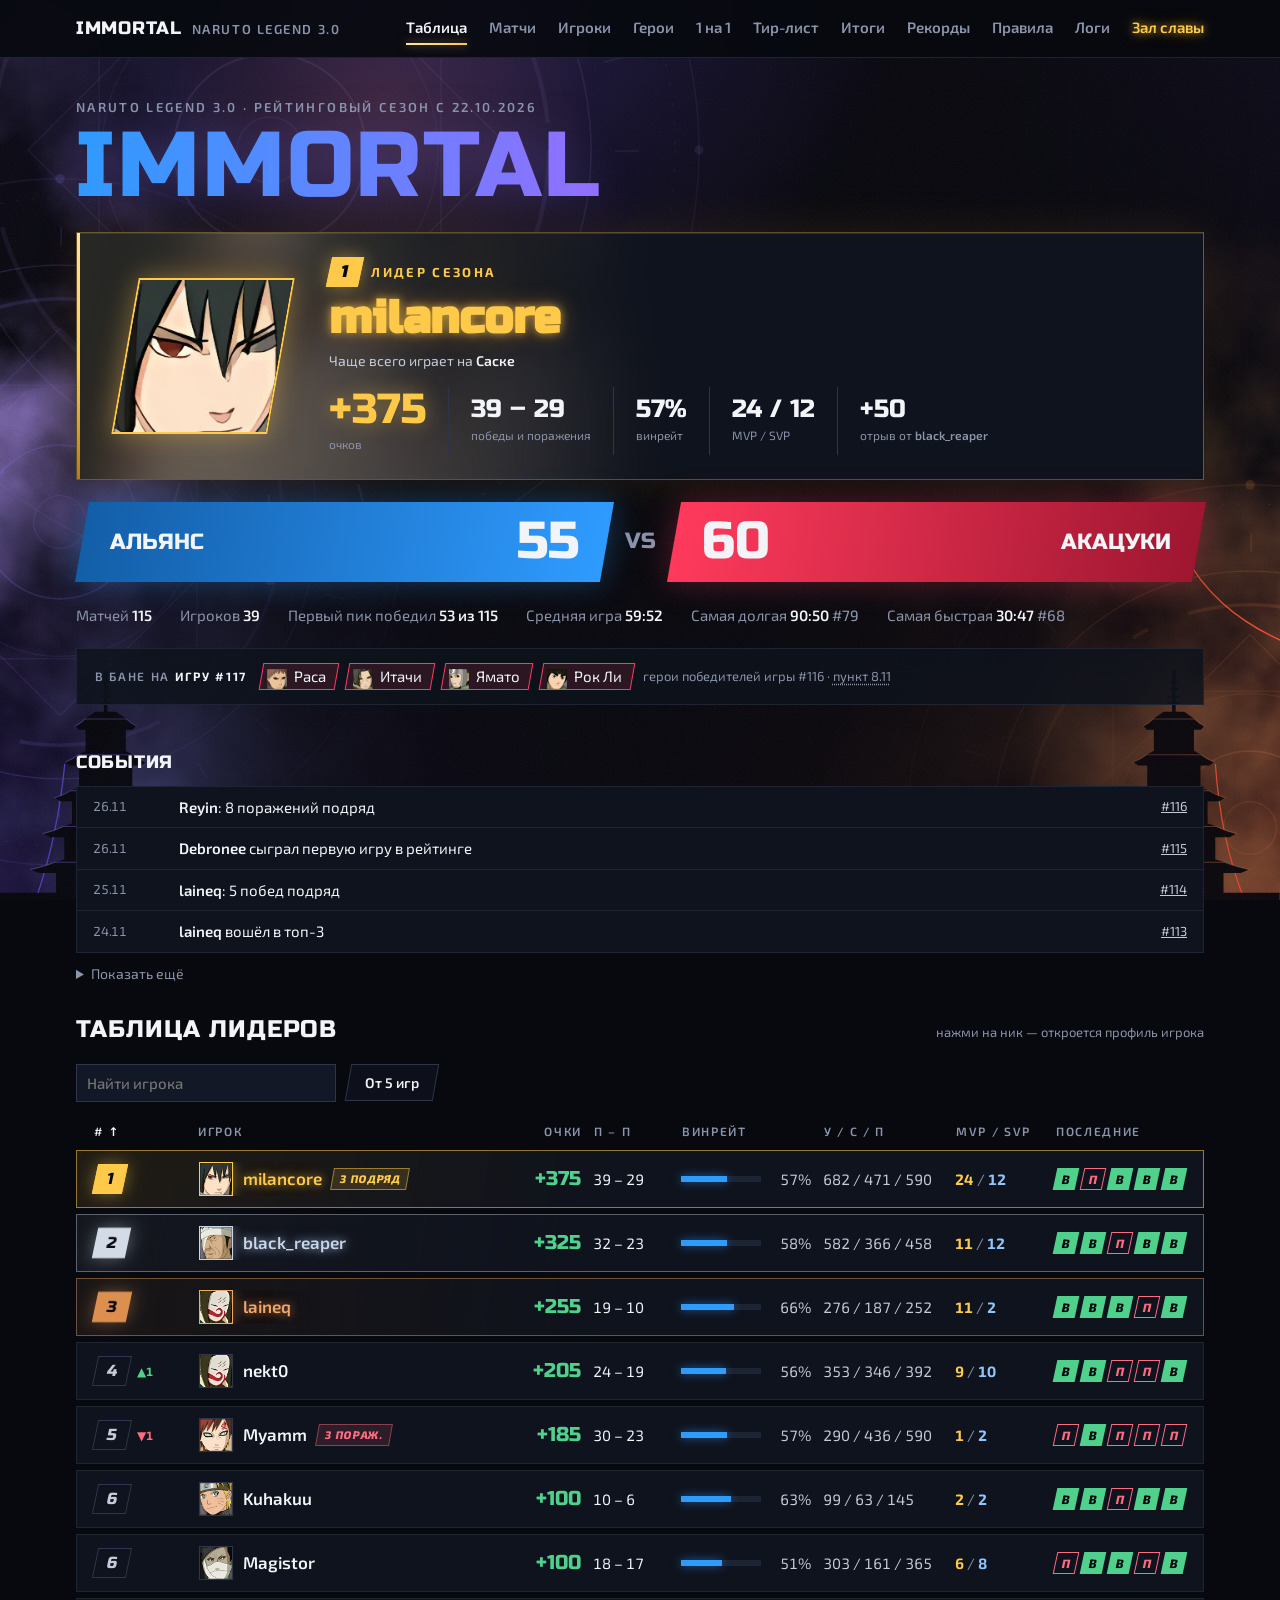
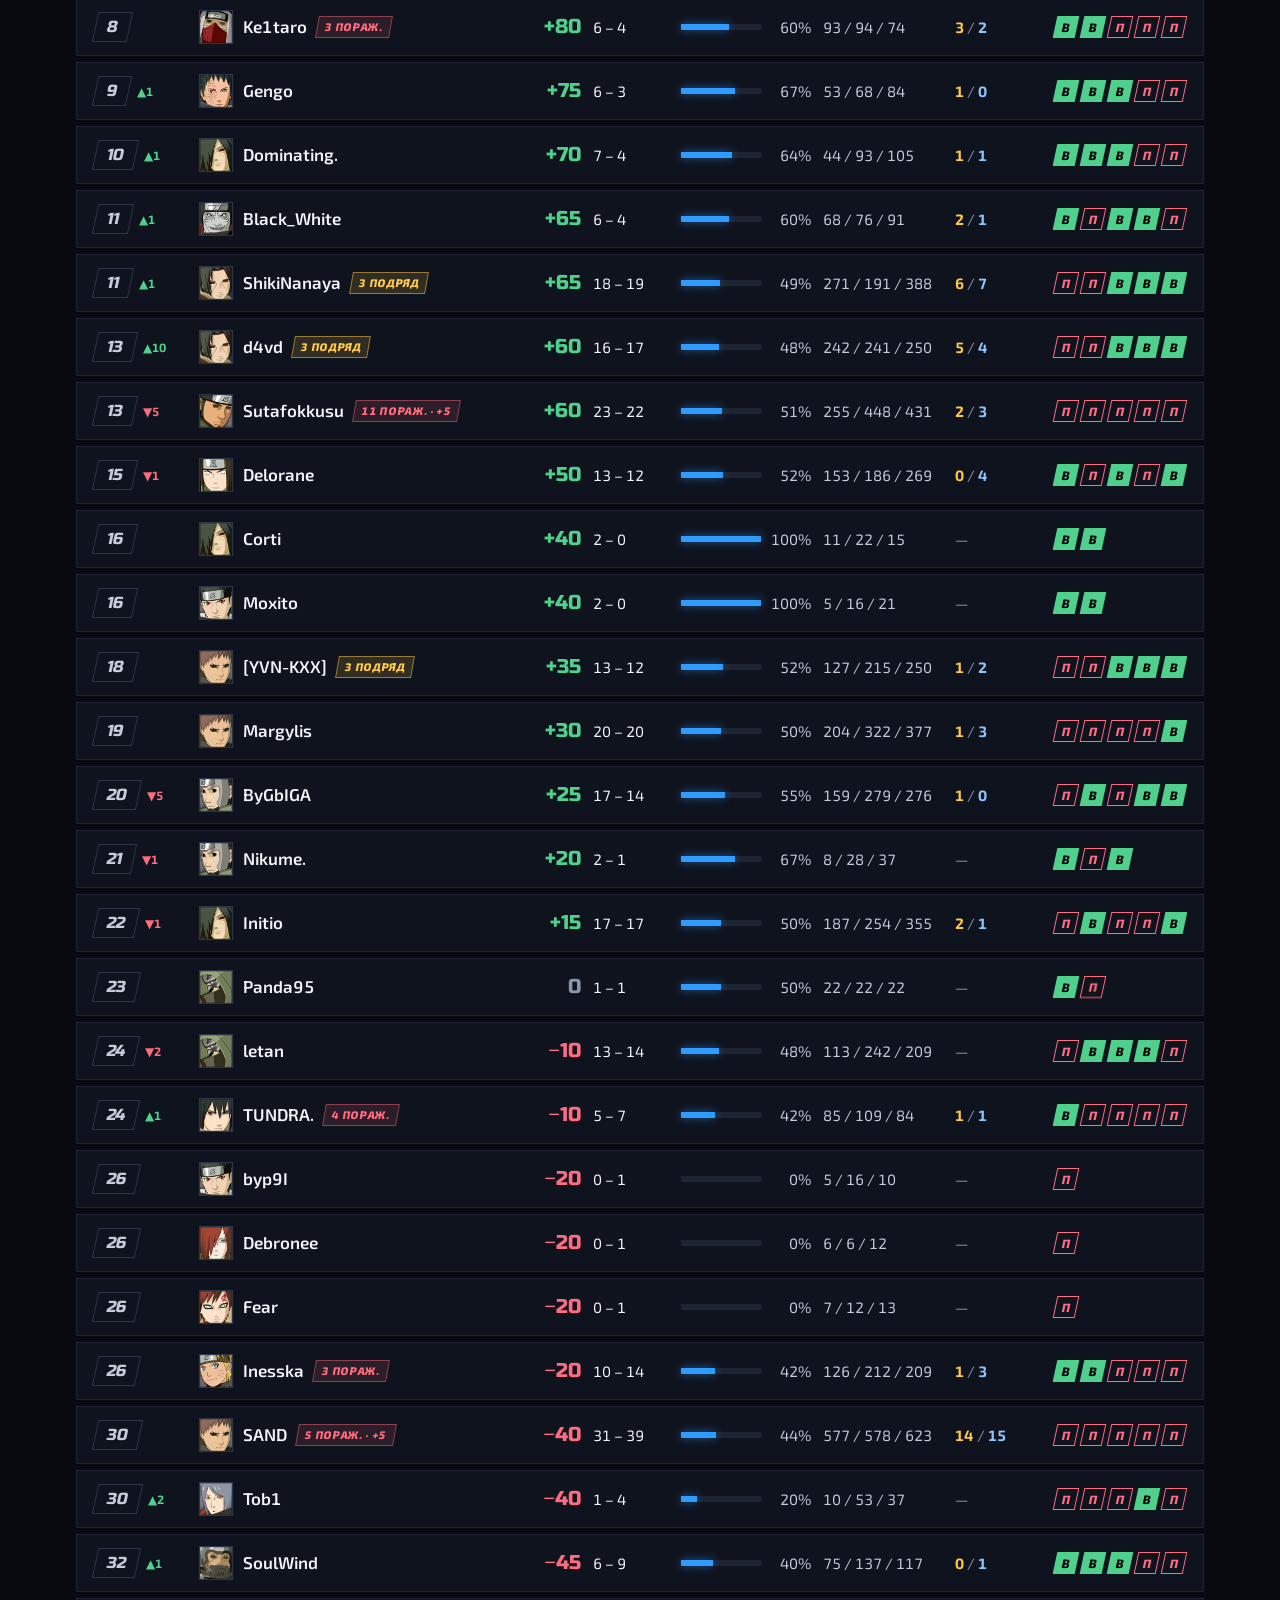
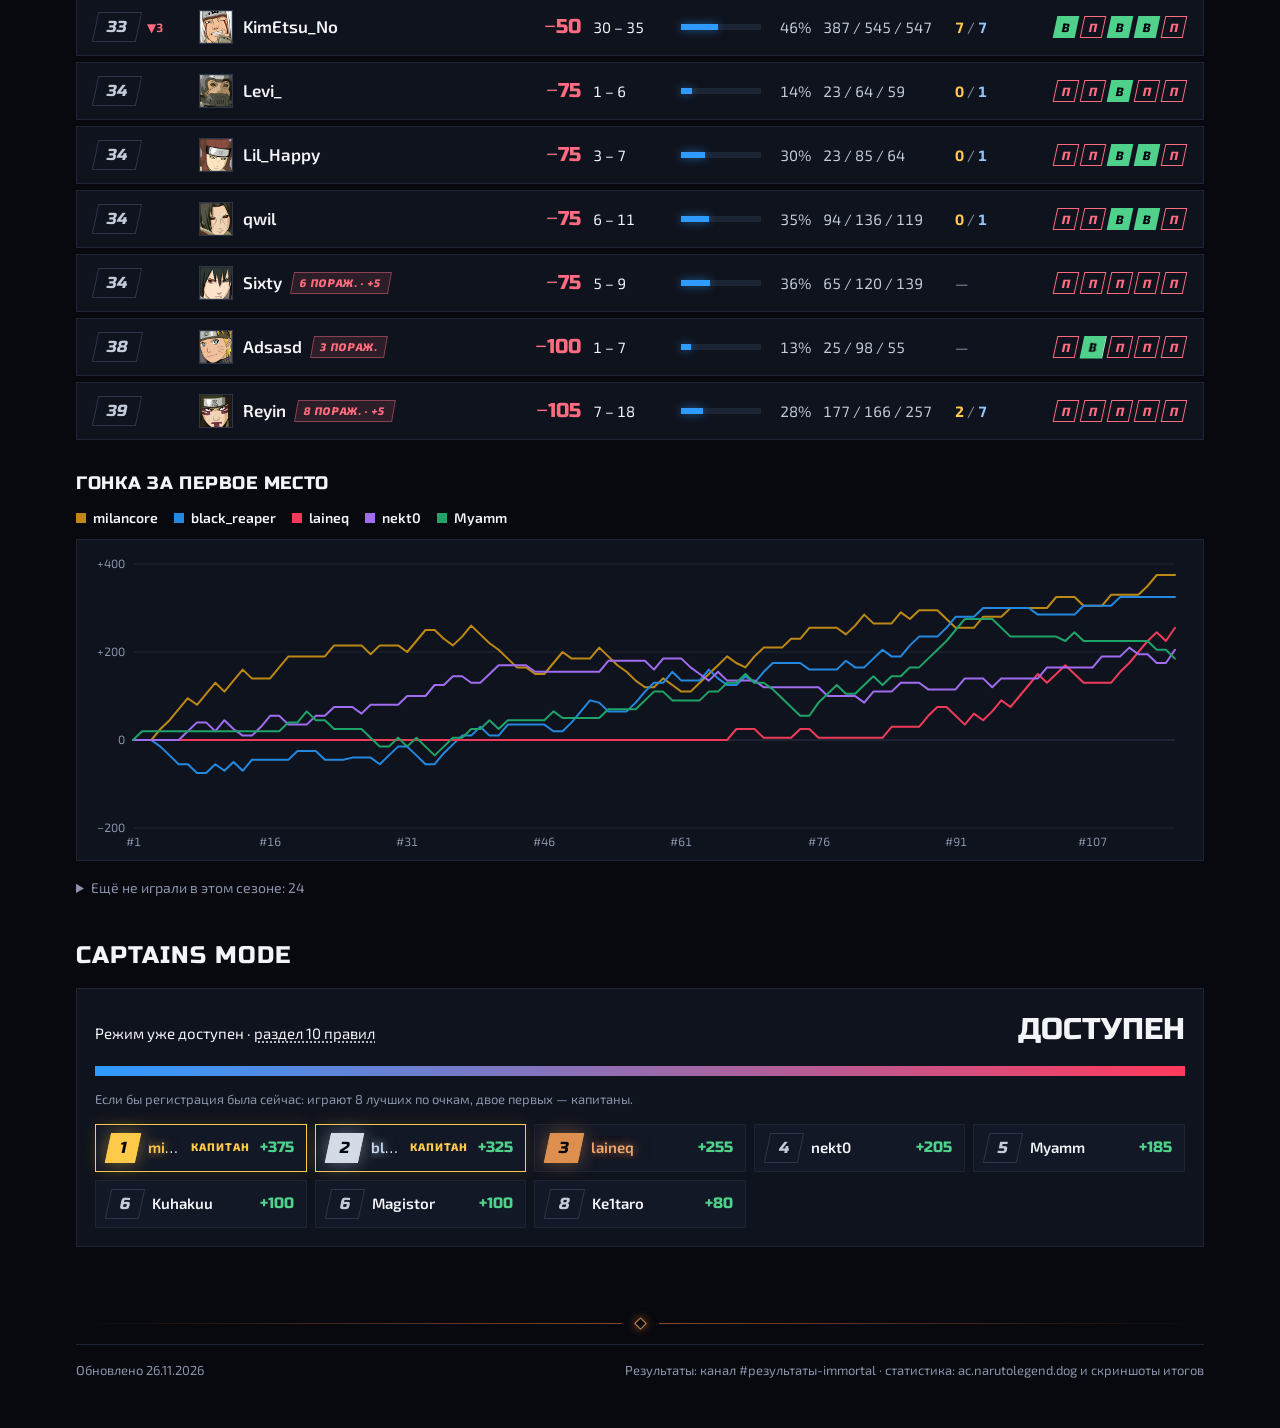
==== commit 8d8920e1: "Игры #115, #116; лив ByGbIGA Co-Authored-By: Claude Opus 5.5 <noreply@anthropic.com> Claude-Session:" ====
--- a/index.html
+++ b/index.html
@@ -1135,7 +1135,7 @@
 <script type="application/json" id="season-data">
 {
   "seasonStart": "2026-10-22",
-  "updated": "2026-11-25",
+  "updated": "2026-11-26",
   "points": {
     "win": 20,
     "lose": 20,
@@ -1207,7 +1207,8 @@
     "Corti",
     "Tob1",
     "Moxito",
-    "Fear"
+    "Fear",
+    "Debronee"
   ],
   "heroPool": [
     "Асума",
@@ -18638,6 +18639,298 @@
       ],
       "shot": "shots/game-114.jpg",
       "card": "cards/game-114.png"
+    },
+    {
+      "n": 115,
+      "date": "2026-11-26T20:01",
+      "org": "laineq",
+      "firstPick": "alliance",
+      "winner": "akatsuki",
+      "bans": [
+        "Хаширама",
+        "Генгецу",
+        "Суйгецу",
+        "Ягура"
+      ],
+      "alliance": [
+        {
+          "p": "Debronee",
+          "d": -20,
+          "hero": "Нагато",
+          "kda": [
+            6,
+            6,
+            12
+          ],
+          "cs": 147,
+          "gold": 21279,
+          "dmg": 24247,
+          "lvl": 30
+        },
+        {
+          "p": "laineq",
+          "d": -20,
+          "hero": "Кисаме",
+          "kda": [
+            6,
+            6,
+            10
+          ],
+          "cs": 227,
+          "gold": 23826,
+          "dmg": 38629,
+          "lvl": 30
+        },
+        {
+          "p": "Reyin",
+          "d": -20,
+          "hero": "Орочимару",
+          "kda": [
+            7,
+            2,
+            10
+          ],
+          "cs": 191,
+          "gold": 22286,
+          "dmg": 29297,
+          "lvl": 30,
+          "award": "SVP"
+        },
+        {
+          "p": "TUNDRA.",
+          "d": -20,
+          "hero": "Рок Ли",
+          "kda": [
+            5,
+            6,
+            3
+          ],
+          "cs": 310,
+          "gold": 28857,
+          "dmg": 34248,
+          "lvl": 30
+        }
+      ],
+      "akatsuki": [
+        {
+          "p": "ByGbIGA",
+          "d": 20,
+          "hero": "Хаширама",
+          "kda": [
+            1,
+            10,
+            6
+          ],
+          "cs": 220,
+          "gold": 25083,
+          "dmg": 27866,
+          "lvl": 30
+        },
+        {
+          "p": "Corti",
+          "d": 20,
+          "hero": "Генгецу",
+          "kda": [
+            6,
+            10,
+            5
+          ],
+          "cs": 170,
+          "gold": 27452,
+          "dmg": 29351,
+          "lvl": 30
+        },
+        {
+          "p": "KimEtsu_No",
+          "d": 20,
+          "hero": "Суйгецу",
+          "kda": [
+            7,
+            3,
+            3
+          ],
+          "cs": 309,
+          "gold": 31080,
+          "dmg": 31156,
+          "lvl": 30,
+          "award": "MVP"
+        },
+        {
+          "p": "Magistor",
+          "d": 20,
+          "hero": "Ягура",
+          "kda": [
+            3,
+            3,
+            5
+          ],
+          "cs": 253,
+          "gold": 30041,
+          "dmg": 22530,
+          "lvl": 30
+        }
+      ],
+      "src": 8452,
+      "duration": "60:12",
+      "kills": [
+        24,
+        17
+      ],
+      "card": "cards/game-115.png"
+    },
+    {
+      "n": 116,
+      "date": "2026-11-26T21:18",
+      "org": "laineq",
+      "firstPick": "akatsuki",
+      "winner": "alliance",
+      "bans": [
+        "Раса",
+        "Итачи",
+        "Ямато",
+        "Рок Ли"
+      ],
+      "alliance": [
+        {
+          "p": "nekt0",
+          "d": 30,
+          "hero": "Раса",
+          "kda": [
+            3,
+            6,
+            12
+          ],
+          "cs": 148,
+          "gold": 24695,
+          "dmg": 27732,
+          "lvl": 30,
+          "tdmg": 8634,
+          "taken": 17705
+        },
+        {
+          "p": "d4vd",
+          "d": 30,
+          "hero": "Итачи",
+          "kda": [
+            7,
+            4,
+            10
+          ],
+          "cs": 249,
+          "gold": 29674,
+          "dmg": 21920,
+          "lvl": 30,
+          "award": "MVP",
+          "tdmg": 6634,
+          "taken": 12281
+        },
+        {
+          "p": "ByGbIGA",
+          "d": -20,
+          "hero": "Ямато",
+          "kda": [
+            3,
+            9,
+            10
+          ],
+          "cs": 242,
+          "gold": 26768,
+          "dmg": 13369,
+          "lvl": 30,
+          "tdmg": 5040,
+          "taken": 30993
+        },
+        {
+          "p": "laineq",
+          "d": 30,
+          "hero": "Рок Ли",
+          "kda": [
+            14,
+            7,
+            3
+          ],
+          "cs": 279,
+          "gold": 33164,
+          "dmg": 27003,
+          "lvl": 30,
+          "tdmg": 7234,
+          "taken": 15893
+        }
+      ],
+      "akatsuki": [
+        {
+          "p": "Reyin",
+          "d": -20,
+          "hero": "Обито",
+          "kda": [
+            3,
+            4,
+            11
+          ],
+          "cs": 212,
+          "gold": 22122,
+          "dmg": 14475,
+          "lvl": 30,
+          "tdmg": 1910,
+          "taken": 17353
+        },
+        {
+          "p": "letan",
+          "d": -20,
+          "hero": "Хирузен",
+          "kda": [
+            5,
+            10,
+            7
+          ],
+          "cs": 301,
+          "gold": 28673,
+          "dmg": 23681,
+          "lvl": 30,
+          "tdmg": 7492,
+          "taken": 24241
+        },
+        {
+          "p": "KimEtsu_No",
+          "d": -20,
+          "hero": "Югито",
+          "kda": [
+            12,
+            6,
+            5
+          ],
+          "cs": 360,
+          "gold": 32233,
+          "dmg": 28389,
+          "lvl": 30,
+          "award": "SVP",
+          "tdmg": 1963,
+          "taken": 23877
+        },
+        {
+          "p": "Myamm",
+          "d": -20,
+          "hero": "Неджи",
+          "kda": [
+            2,
+            11,
+            6
+          ],
+          "cs": 81,
+          "gold": 16539,
+          "dmg": 10327,
+          "lvl": 26,
+          "tdmg": 0,
+          "taken": 17141
+        }
+      ],
+      "duration": "55:17",
+      "kills": [
+        27,
+        22
+      ],
+      "shot": "shots/game-116.jpg",
+      "card": "cards/game-116.png"
     }
   ],
   "adjustments": [],
@@ -19020,6 +19313,19 @@
       "kind": "note",
       "match": 111,
       "text": "Итога #111 в канале нет: игра взята со страницы Immortal League на narutolegend.dog и с ac (#8347). Скриншота нет, урона по зданиям и полученного урона нет."
+    },
+    {
+      "date": "2026-11-26",
+      "kind": "note",
+      "match": 115,
+      "text": "Итога #115 в канале нет: игра взята со страницы Immortal League на narutolegend.dog и с ac (#8452). Скриншота нет, урона по зданиям и полученного урона нет."
+    },
+    {
+      "date": "2026-11-26",
+      "kind": "fix",
+      "match": 116,
+      "rule": "4.6",
+      "text": "Решение организатора: ByGbIGA −20 за лив (отказ играть). Альянс доиграл в меньшинстве и победил: остальные +30 (+10 сверху)."
     }
   ]
 }
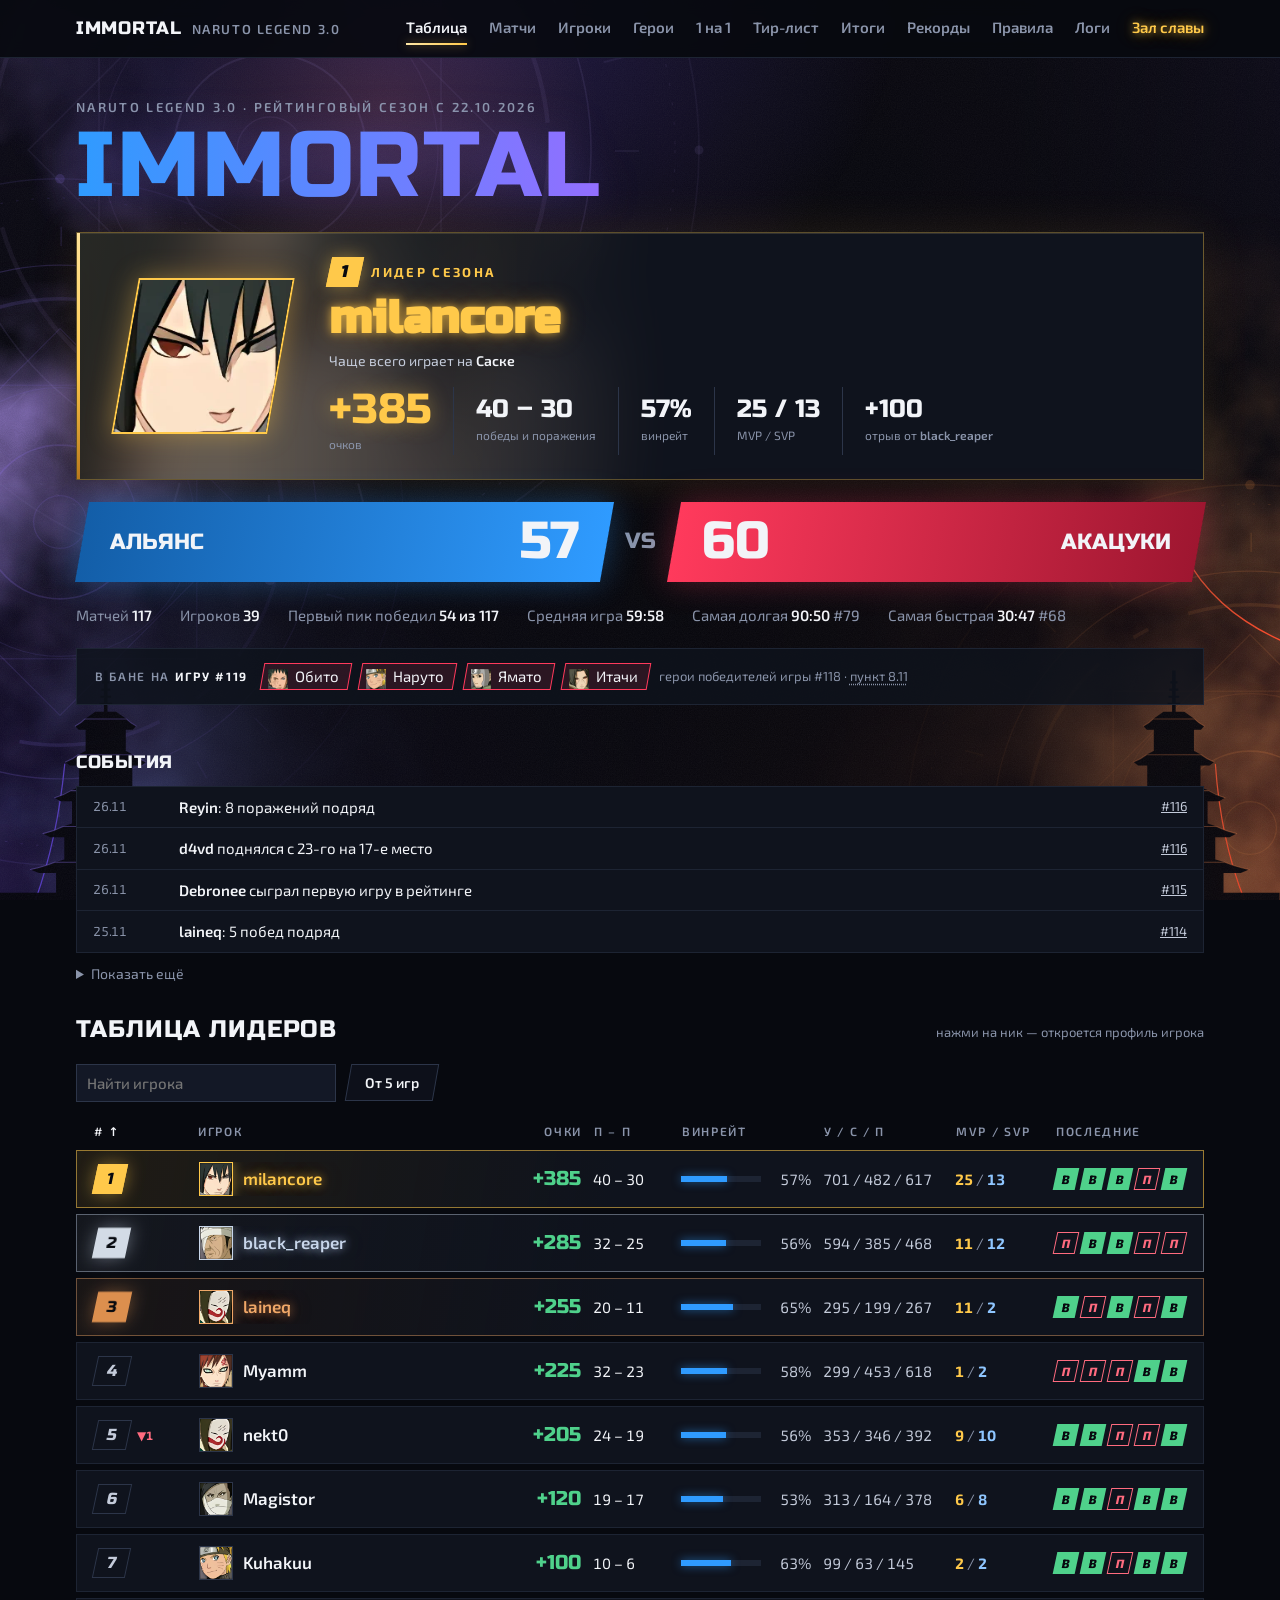
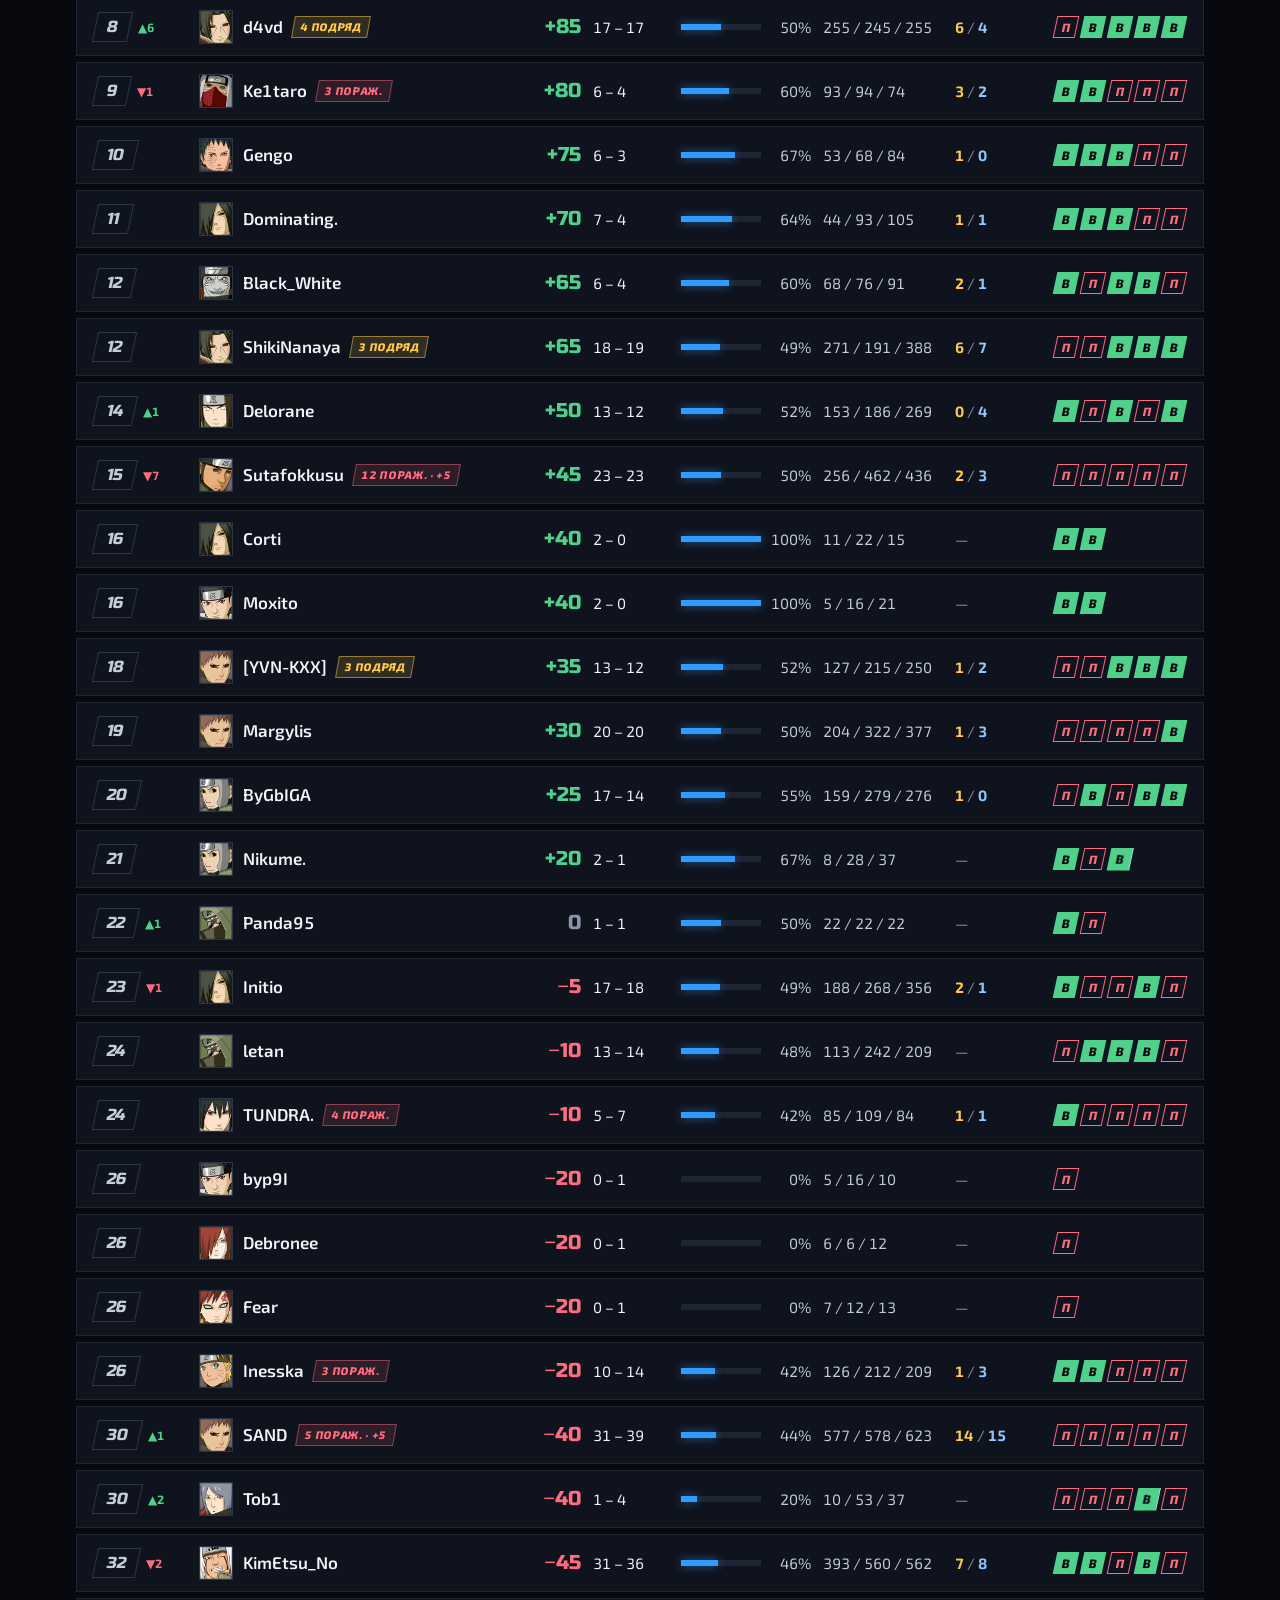
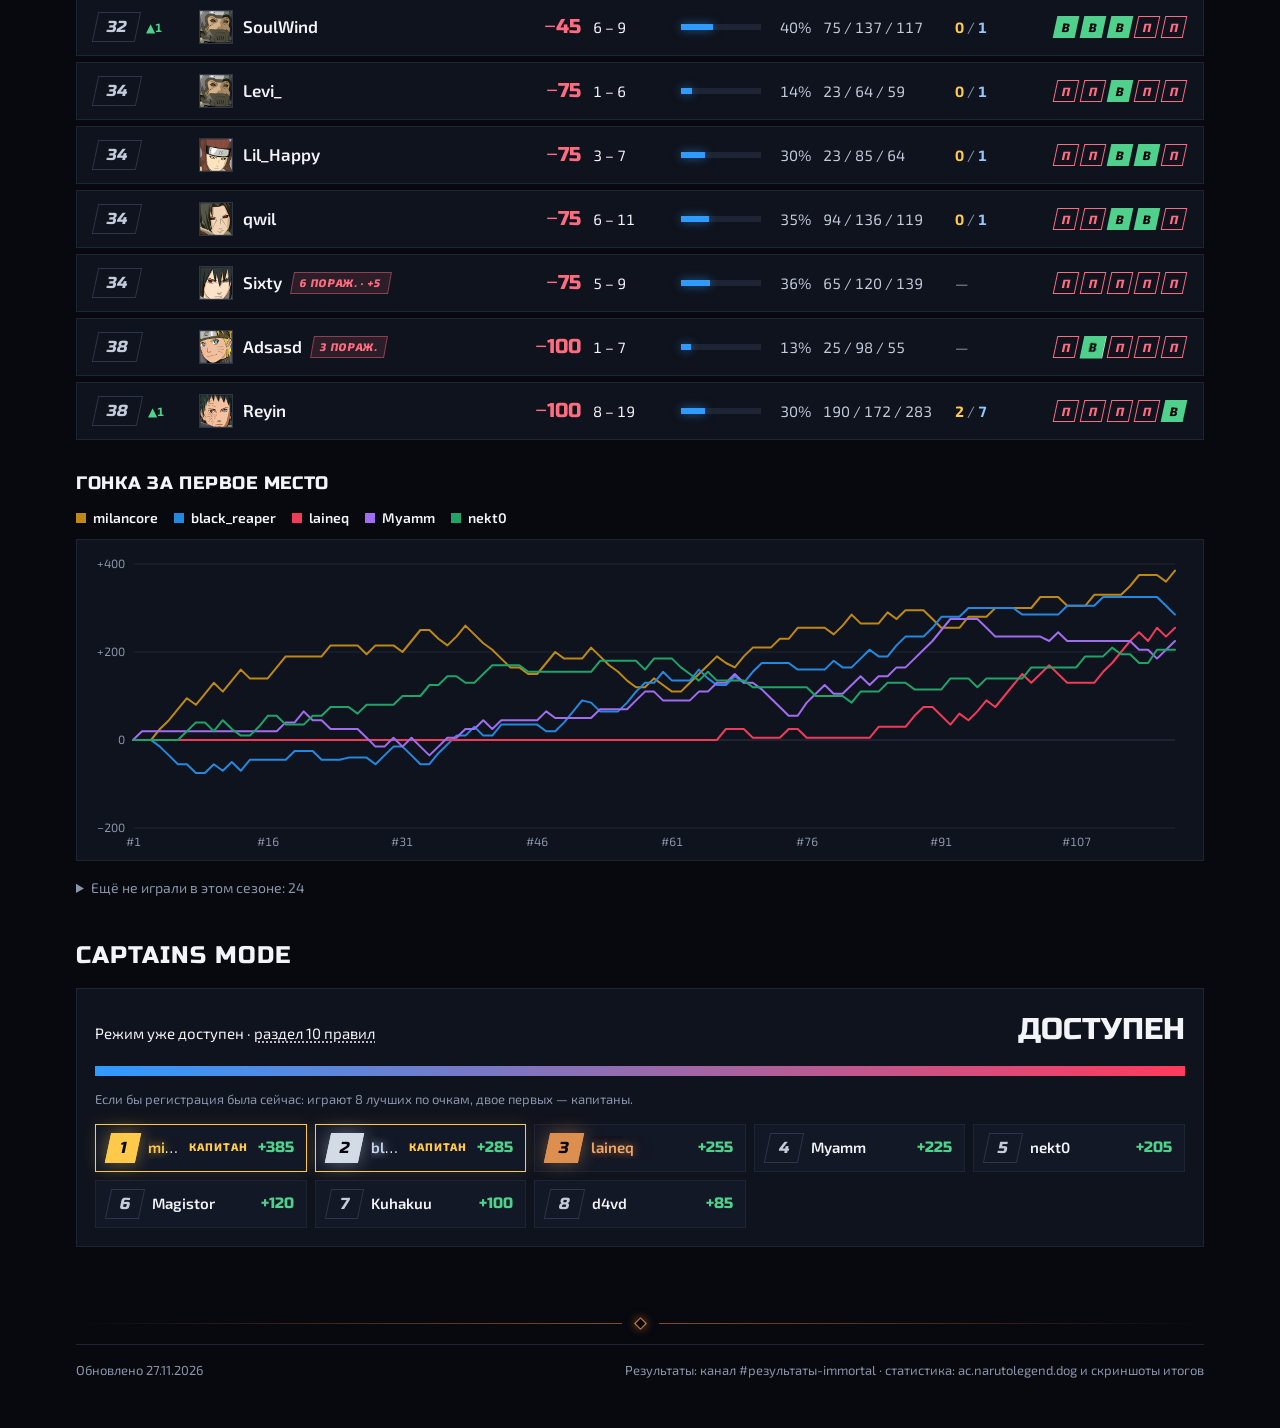
==== commit 733b4244: "Игры #117, #118; ссылка на ac для #116 Co-Authored-By: Claude Opus 5.5 <noreply@anthropic.com> Claud" ====
--- a/index.html
+++ b/index.html
@@ -1135,7 +1135,7 @@
 <script type="application/json" id="season-data">
 {
   "seasonStart": "2026-10-22",
-  "updated": "2026-11-26",
+  "updated": "2026-11-27",
   "points": {
     "win": 20,
     "lose": 20,
@@ -18924,6 +18924,7 @@
           "taken": 17141
         }
       ],
+      "src": 8455,
       "duration": "55:17",
       "kills": [
         27,
@@ -18931,6 +18932,298 @@
       ],
       "shot": "shots/game-116.jpg",
       "card": "cards/game-116.png"
+    },
+    {
+      "n": 117,
+      "date": "2026-11-26T22:57",
+      "org": "laineq",
+      "firstPick": "alliance",
+      "winner": "alliance",
+      "bans": [
+        "Гаара",
+        "Му",
+        "Сасори",
+        "Ягура"
+      ],
+      "alliance": [
+        {
+          "p": "d4vd",
+          "d": 20,
+          "hero": "Му",
+          "kda": [
+            13,
+            4,
+            5
+          ],
+          "cs": 455,
+          "gold": 32686,
+          "dmg": 71682,
+          "lvl": 30,
+          "award": "MVP"
+        },
+        {
+          "p": "KimEtsu_No",
+          "d": 20,
+          "hero": "Сасори",
+          "kda": [
+            2,
+            8,
+            13
+          ],
+          "cs": 115,
+          "gold": 20513,
+          "dmg": 27288,
+          "lvl": 30
+        },
+        {
+          "p": "Magistor",
+          "d": 20,
+          "hero": "Ягура",
+          "kda": [
+            10,
+            3,
+            13
+          ],
+          "cs": 321,
+          "gold": 36443,
+          "dmg": 55920,
+          "lvl": 30
+        },
+        {
+          "p": "Myamm",
+          "d": 20,
+          "hero": "Гаара",
+          "kda": [
+            2,
+            11,
+            9
+          ],
+          "cs": 92,
+          "gold": 25012,
+          "dmg": 11821,
+          "lvl": 30
+        }
+      ],
+      "akatsuki": [
+        {
+          "p": "black_reaper",
+          "d": -20,
+          "hero": "Какузу",
+          "kda": [
+            7,
+            8,
+            6
+          ],
+          "cs": 146,
+          "gold": 26167,
+          "dmg": 10518,
+          "lvl": 30
+        },
+        {
+          "p": "laineq",
+          "d": -20,
+          "hero": "Кушимару",
+          "kda": [
+            6,
+            8,
+            5
+          ],
+          "cs": 348,
+          "gold": 29792,
+          "dmg": 31607,
+          "lvl": 30
+        },
+        {
+          "p": "milancore",
+          "d": -20,
+          "hero": "Какаши",
+          "kda": [
+            5,
+            8,
+            11
+          ],
+          "cs": 271,
+          "gold": 27304,
+          "dmg": 38715,
+          "lvl": 30,
+          "award": "SVP"
+        },
+        {
+          "p": "Reyin",
+          "d": -20,
+          "hero": "Обито",
+          "kda": [
+            5,
+            4,
+            9
+          ],
+          "cs": 263,
+          "gold": 27504,
+          "dmg": 24198,
+          "lvl": 30
+        }
+      ],
+      "src": 8466,
+      "duration": "79:16",
+      "kills": [
+        27,
+        23
+      ],
+      "card": "cards/game-117.png"
+    },
+    {
+      "n": 118,
+      "date": "2026-11-27T00:10",
+      "org": "laineq",
+      "firstPick": "akatsuki",
+      "winner": "alliance",
+      "bans": [
+        "Обито",
+        "Наруто",
+        "Ямато",
+        "Итачи"
+      ],
+      "alliance": [
+        {
+          "p": "Reyin",
+          "d": 20,
+          "hero": "Обито",
+          "kda": [
+            8,
+            2,
+            17
+          ],
+          "cs": 223,
+          "gold": 26234,
+          "dmg": 27828,
+          "lvl": 30,
+          "tdmg": 10420,
+          "taken": 18992
+        },
+        {
+          "p": "laineq",
+          "d": 20,
+          "hero": "Наруто",
+          "kda": [
+            13,
+            4,
+            10
+          ],
+          "cs": 243,
+          "gold": 30979,
+          "dmg": 35629,
+          "lvl": 30,
+          "tdmg": 10453,
+          "taken": 20234
+        },
+        {
+          "p": "Myamm",
+          "d": 20,
+          "hero": "Ямато",
+          "kda": [
+            7,
+            6,
+            19
+          ],
+          "cs": 101,
+          "gold": 24866,
+          "dmg": 21308,
+          "lvl": 30,
+          "tdmg": 5538,
+          "taken": 22346
+        },
+        {
+          "p": "milancore",
+          "d": 20,
+          "hero": "Итачи",
+          "kda": [
+            14,
+            3,
+            16
+          ],
+          "cs": 185,
+          "gold": 29162,
+          "dmg": 26273,
+          "lvl": 30,
+          "award": "MVP",
+          "tdmg": 20972,
+          "taken": 15545
+        }
+      ],
+      "akatsuki": [
+        {
+          "p": "Sutafokkusu",
+          "d": -20,
+          "hero": "Хирузен",
+          "kda": [
+            1,
+            14,
+            5
+          ],
+          "cs": 226,
+          "gold": 22895,
+          "dmg": 18390,
+          "lvl": 30,
+          "tdmg": 2310,
+          "taken": 28017
+        },
+        {
+          "p": "Initio",
+          "d": -20,
+          "hero": "Мадара",
+          "kda": [
+            1,
+            14,
+            1
+          ],
+          "cs": 162,
+          "gold": 17184,
+          "dmg": 20108,
+          "lvl": 24,
+          "tdmg": 2157,
+          "taken": 29482
+        },
+        {
+          "p": "KimEtsu_No",
+          "d": -20,
+          "hero": "Суйгецу",
+          "kda": [
+            4,
+            7,
+            2
+          ],
+          "cs": 294,
+          "gold": 27800,
+          "dmg": 20687,
+          "lvl": 30,
+          "award": "SVP",
+          "tdmg": 2616,
+          "taken": 20941
+        },
+        {
+          "p": "black_reaper",
+          "d": -20,
+          "hero": "Йондайме Эй",
+          "kda": [
+            5,
+            11,
+            4
+          ],
+          "cs": 151,
+          "gold": 21219,
+          "dmg": 17930,
+          "lvl": 29,
+          "tdmg": 223,
+          "taken": 32597
+        }
+      ],
+      "duration": "52:58",
+      "kills": [
+        42,
+        11
+      ],
+      "shot": "shots/game-118.jpg",
+      "card": "cards/game-118.png"
     }
   ],
   "adjustments": [],
@@ -19326,6 +19619,12 @@
       "match": 116,
       "rule": "4.6",
       "text": "Решение организатора: ByGbIGA −20 за лив (отказ играть). Альянс доиграл в меньшинстве и победил: остальные +30 (+10 сверху)."
+    },
+    {
+      "date": "2026-11-26",
+      "kind": "note",
+      "match": 117,
+      "text": "Итога #117 в канале нет: игра взята со страницы Immortal League на narutolegend.dog и с ac (#8466). Скриншота нет, урона по зданиям и полученного урона нет."
     }
   ]
 }
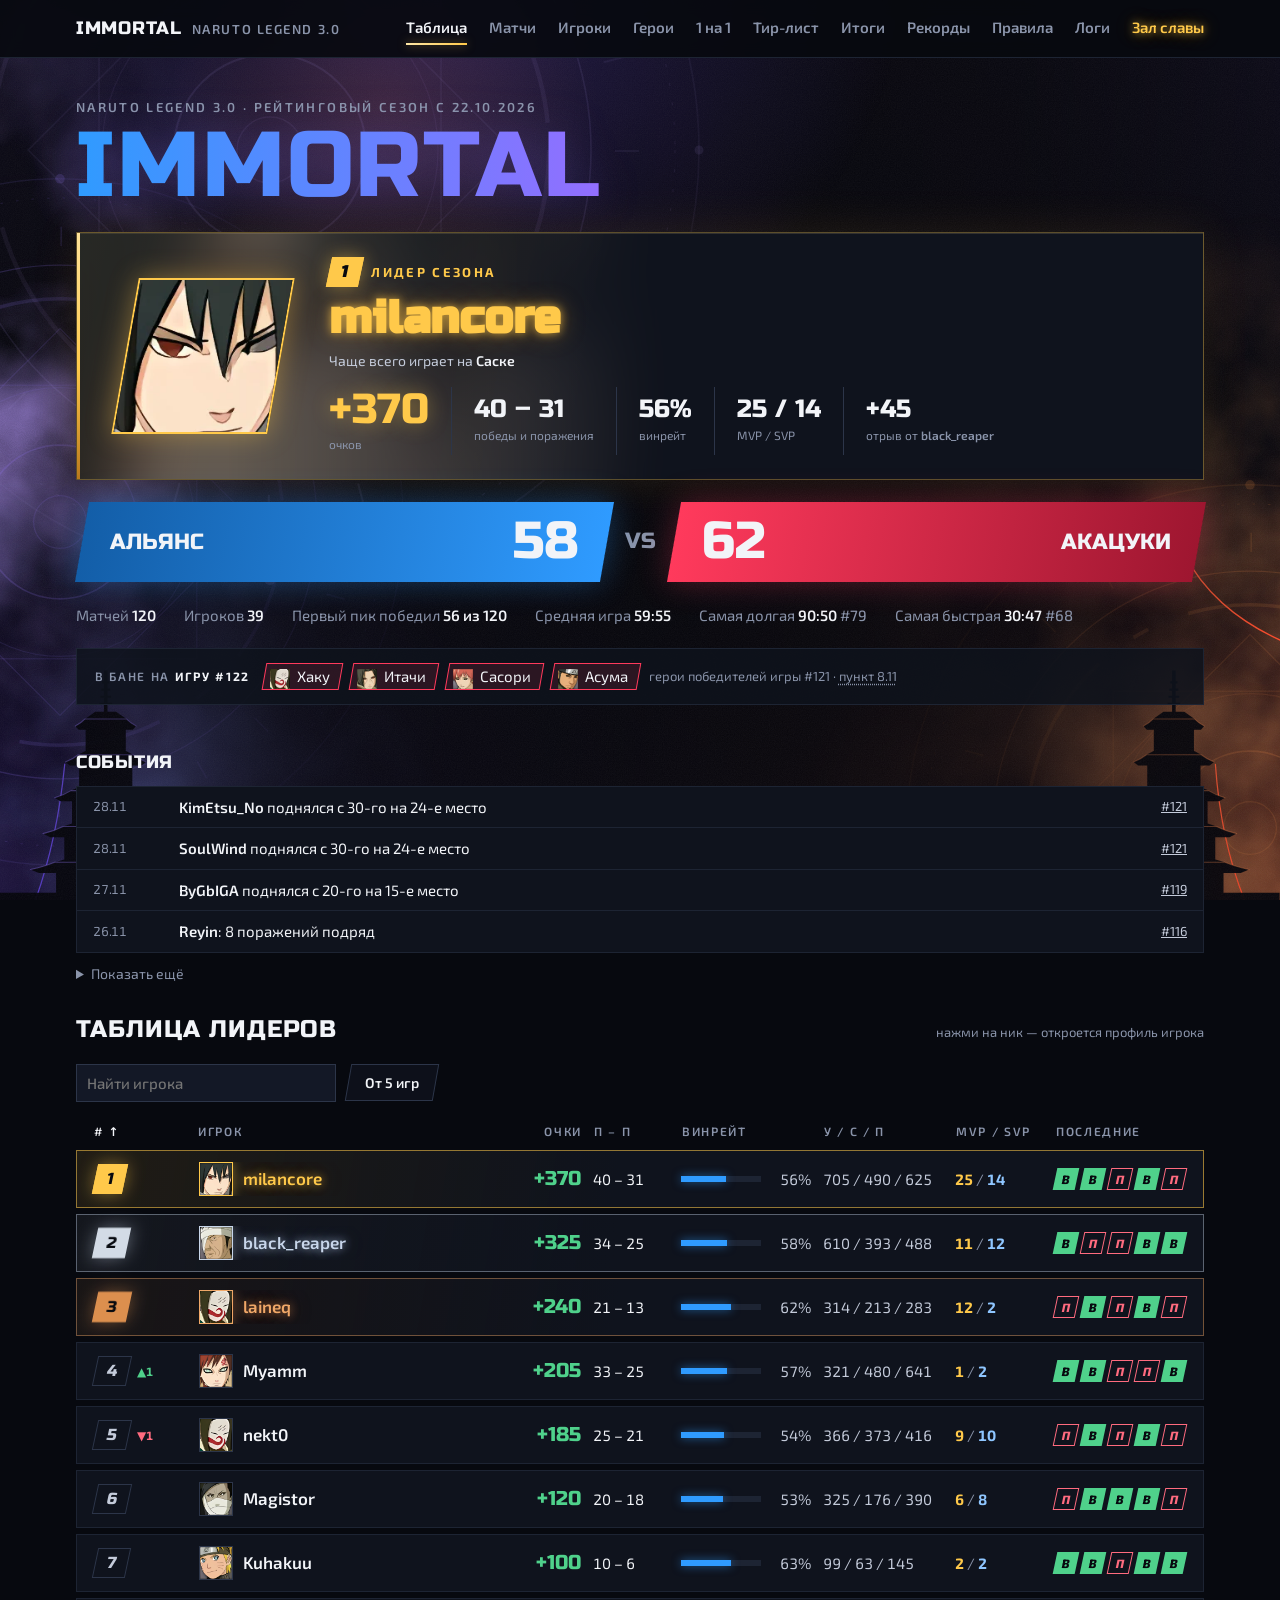
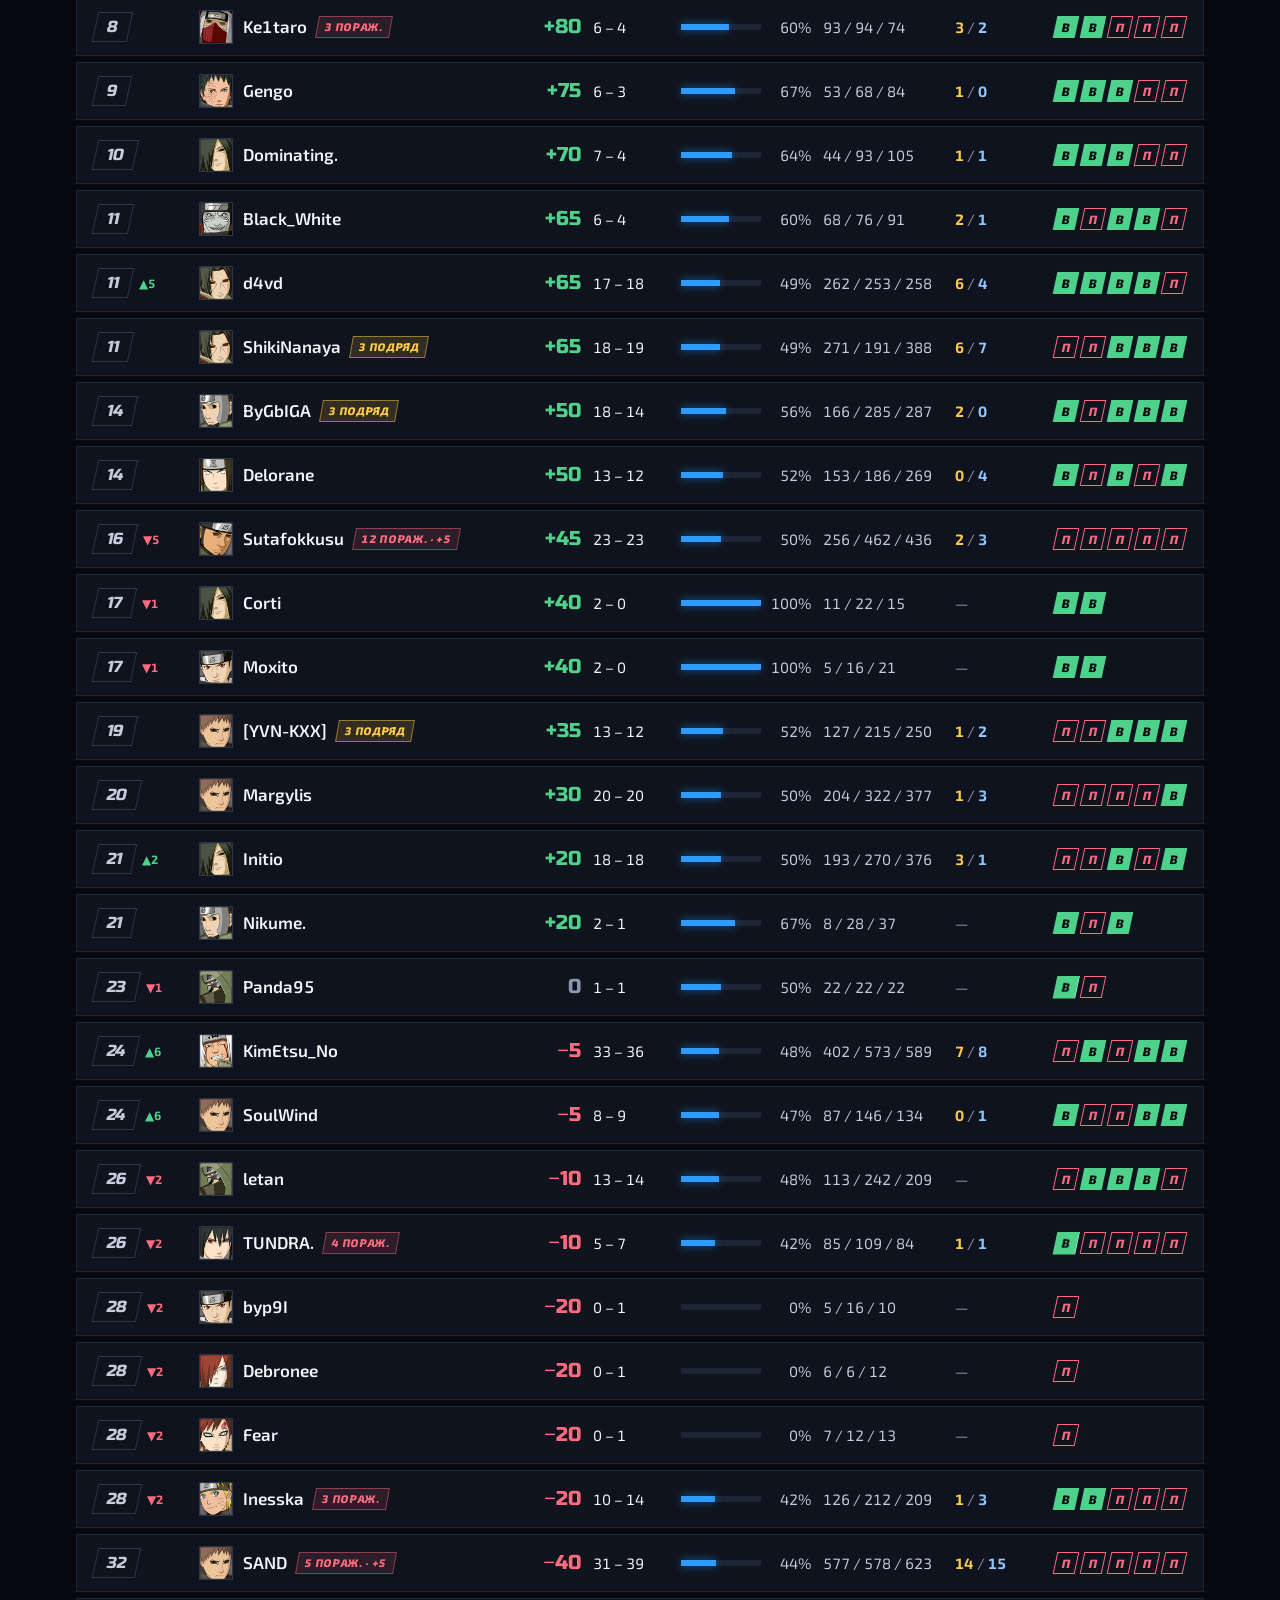
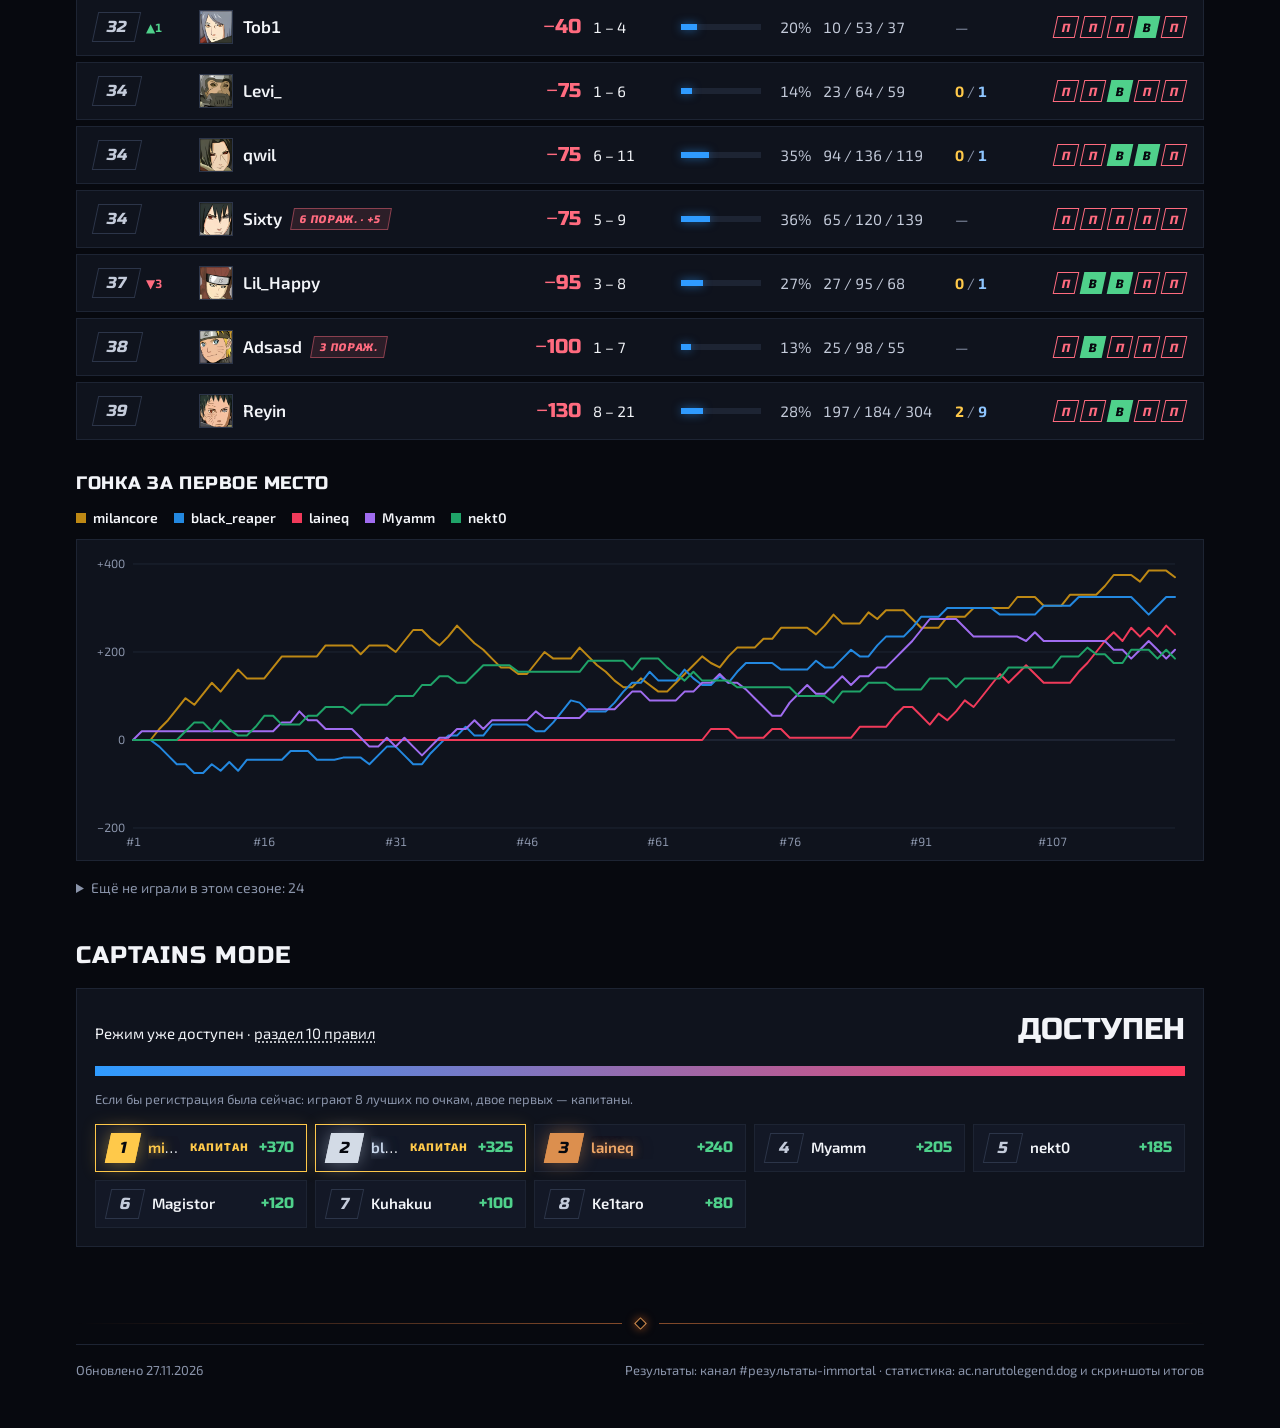
==== commit 3d4283be: "Игры #119–#121; настраиваемые полки в тир-листе Тир-лист: любые названия полок, свой цвет, добавлени" ====
--- a/index.html
+++ b/index.html
@@ -638,8 +638,34 @@
 .btn:hover { border-color: var(--ally); }
 .btn.primary { background: var(--ally); border-color: var(--ally); color: #07090f; box-shadow: 0 0 18px rgba(47, 155, 255, 0.35); }
 .tl { display: grid; gap: 6px; }
-.tl-row { display: grid; grid-template-columns: 76px minmax(0, 1fr); background: rgba(15, 19, 29, 0.9); border: 1px solid var(--line); }
-.tl-lbl { display: grid; place-items: center; font-family: var(--f-display); font-size: 30px; color: #07090f; cursor: pointer; }
+.tl-row { display: grid; grid-template-columns: 92px minmax(0, 1fr); background: rgba(15, 19, 29, 0.9); border: 1px solid var(--line); }
+.tl-lbl { display: grid; place-items: center; padding: 4px; font-family: var(--f-display); font-size: 30px; color: #07090f; cursor: pointer; text-align: center; }
+.tl-lt { line-height: 1.05; overflow-wrap: anywhere; }
+.tl-lt.m, .tl-name.m { font-size: 22px; }
+.tl-lt.s, .tl-name.s { font-size: 16px; }
+.tl-lt.xs, .tl-name.xs { font-size: 13px; }
+.tl.editing .tl-row { grid-template-columns: 92px minmax(0, 1fr) auto; }
+.tl-name {
+  width: 100%; min-width: 0; font-family: var(--f-display); font-size: 30px; line-height: 1.1; text-align: center; color: inherit;
+  background: rgba(0, 0, 0, 0.14); border: 1px dashed currentColor; padding: 6px 2px; cursor: text; resize: none; overflow: hidden;
+}
+.tl-name:focus { outline: 2px solid currentColor; outline-offset: -4px; background: rgba(0, 0, 0, 0.22); }
+.tl-ctl { display: grid; grid-template-columns: repeat(2, 34px); gap: 4px; align-content: center; padding: 6px 8px; border-left: 1px solid var(--line); }
+.tl-ctl button {
+  font: inherit; font-size: 13px; width: 34px; height: 30px; color: var(--soft); background: var(--panel-2); border: 1px solid var(--line-2); cursor: pointer;
+}
+.tl-ctl button:hover:not(:disabled) { color: var(--ink); border-color: var(--ally); }
+.tl-ctl button.del:hover:not(:disabled) { border-color: var(--aka); color: var(--aka); }
+.tl-ctl button:disabled { opacity: 0.35; cursor: default; }
+.tl-sw { position: relative; width: 34px; height: 30px; border: 1px solid var(--line-2); cursor: pointer; }
+.tl-sw input { position: absolute; inset: 0; width: 100%; height: 100%; opacity: 0; cursor: pointer; border: 0; padding: 0; }
+.tl-edit-bar { display: flex; flex-wrap: wrap; align-items: center; gap: 8px 10px; padding-top: 4px; }
+.tl-edit-bar .btn:disabled { opacity: 0.4; cursor: default; }
+@media (max-width: 600px) {
+  .tl-row, .tl.editing .tl-row { grid-template-columns: 70px minmax(0, 1fr); }
+  .tl.editing .tl-ctl { grid-column: 1 / -1; grid-template-columns: repeat(4, 34px); justify-content: end; border-left: 0; border-top: 1px solid var(--line); padding: 6px; }
+  .tl-lbl { font-size: 26px; }
+}
 .tl-zone { display: flex; flex-wrap: wrap; align-content: flex-start; gap: 6px; padding: 8px; min-height: 62px; }
 .tl-zone.over { background: rgba(47, 155, 255, 0.08); outline: 1px dashed var(--ally); outline-offset: -4px; }
 .tl-pool { min-height: 70px; }
@@ -1088,6 +1114,7 @@
     <div class="tl-tools">
       <button type="button" class="btn" id="tl-auto"><span id="tl-auto-t">Заполнить по рейтингу</span></button>
       <button type="button" class="btn" id="tl-clear"><span>Очистить</span></button>
+      <button type="button" class="btn" id="tl-edit" aria-controls="tl-board"><span id="tl-edit-t">Настроить полки</span></button>
       <button type="button" class="btn" id="tl-link"><span>Ссылка на мой тир-лист</span></button>
       <button type="button" class="btn primary" id="tl-png"><span>Скачать картинку</span></button>
       <span class="note" id="tl-msg" role="status"></span>
@@ -19224,6 +19251,411 @@
       ],
       "shot": "shots/game-118.jpg",
       "card": "cards/game-118.png"
+    },
+    {
+      "n": 119,
+      "date": "2026-11-27T23:02",
+      "org": "laineq",
+      "firstPick": "alliance",
+      "winner": "alliance",
+      "bans": [
+        "Обито",
+        "Наруто",
+        "Ямато",
+        "Итачи"
+      ],
+      "alliance": [
+        {
+          "p": "Magistor",
+          "d": 20,
+          "hero": "Забуза",
+          "kda": [
+            10,
+            6,
+            7
+          ],
+          "cs": 268,
+          "gold": 30457,
+          "dmg": 27416,
+          "lvl": 30
+        },
+        {
+          "p": "black_reaper",
+          "d": 20,
+          "hero": "Какаши",
+          "kda": [
+            9,
+            6,
+            11
+          ],
+          "cs": 164,
+          "gold": 27197,
+          "dmg": 30451,
+          "lvl": 30
+        },
+        {
+          "p": "ByGbIGA",
+          "d": 20,
+          "hero": "Орочимару",
+          "kda": [
+            7,
+            6,
+            11
+          ],
+          "cs": 278,
+          "gold": 31719,
+          "dmg": 46076,
+          "lvl": 30,
+          "award": "MVP"
+        },
+        {
+          "p": "SoulWind",
+          "d": 20,
+          "hero": "Раса",
+          "kda": [
+            3,
+            5,
+            11
+          ],
+          "cs": 166,
+          "gold": 26226,
+          "dmg": 35460,
+          "lvl": 30
+        }
+      ],
+      "akatsuki": [
+        {
+          "p": "Reyin",
+          "d": -20,
+          "hero": "Сасори",
+          "kda": [
+            6,
+            5,
+            13
+          ],
+          "cs": 197,
+          "gold": 24589,
+          "dmg": 32486,
+          "lvl": 30,
+          "award": "SVP"
+        },
+        {
+          "p": "nekt0",
+          "d": -20,
+          "hero": "Хан",
+          "kda": [
+            6,
+            9,
+            8
+          ],
+          "cs": 192,
+          "gold": 23569,
+          "dmg": 28916,
+          "lvl": 30
+        },
+        {
+          "p": "laineq",
+          "d": -20,
+          "hero": "Киллер Би",
+          "kda": [
+            6,
+            7,
+            7
+          ],
+          "cs": 304,
+          "gold": 29416,
+          "dmg": 26713,
+          "lvl": 30
+        },
+        {
+          "p": "Myamm",
+          "d": -20,
+          "hero": "Гаара",
+          "kda": [
+            4,
+            10,
+            9
+          ],
+          "cs": 121,
+          "gold": 20400,
+          "dmg": 11417,
+          "lvl": 30
+        }
+      ],
+      "src": 8508,
+      "duration": "66:38",
+      "kills": [
+        29,
+        22
+      ],
+      "card": "cards/game-119.png"
+    },
+    {
+      "n": 120,
+      "date": "2026-11-28T00:03",
+      "org": "laineq",
+      "firstPick": "akatsuki",
+      "winner": "akatsuki",
+      "bans": [
+        "Забуза",
+        "Какаши",
+        "Орочимару",
+        "Раса"
+      ],
+      "alliance": [
+        {
+          "p": "d4vd",
+          "d": -20,
+          "hero": "Югито",
+          "kda": [
+            7,
+            8,
+            3
+          ],
+          "cs": 179,
+          "gold": 17159,
+          "dmg": 9936,
+          "lvl": 27
+        },
+        {
+          "p": "Myamm",
+          "d": -20,
+          "hero": "Данзо",
+          "kda": [
+            4,
+            11,
+            3
+          ],
+          "cs": 96,
+          "gold": 13741,
+          "dmg": 11898,
+          "lvl": 23
+        },
+        {
+          "p": "Magistor",
+          "d": -20,
+          "hero": "Йондайме Эй",
+          "kda": [
+            2,
+            6,
+            5
+          ],
+          "cs": 144,
+          "gold": 13592,
+          "dmg": 4474,
+          "lvl": 25
+        },
+        {
+          "p": "Reyin",
+          "d": -20,
+          "hero": "Обито",
+          "kda": [
+            1,
+            7,
+            8
+          ],
+          "cs": 139,
+          "gold": 13741,
+          "dmg": 10281,
+          "lvl": 25,
+          "award": "SVP"
+        }
+      ],
+      "akatsuki": [
+        {
+          "p": "laineq",
+          "d": 20,
+          "hero": "Хаку",
+          "kda": [
+            9,
+            2,
+            7
+          ],
+          "cs": 245,
+          "gold": 27873,
+          "dmg": 20108,
+          "lvl": 30,
+          "award": "MVP"
+        },
+        {
+          "p": "black_reaper",
+          "d": 20,
+          "hero": "Итачи",
+          "kda": [
+            7,
+            2,
+            9
+          ],
+          "cs": 153,
+          "gold": 21676,
+          "dmg": 15636,
+          "lvl": 30
+        },
+        {
+          "p": "KimEtsu_No",
+          "d": 20,
+          "hero": "Сасори",
+          "kda": [
+            6,
+            6,
+            7
+          ],
+          "cs": 71,
+          "gold": 16922,
+          "dmg": 20422,
+          "lvl": 27
+        },
+        {
+          "p": "nekt0",
+          "d": 20,
+          "hero": "Асума",
+          "kda": [
+            4,
+            8,
+            8
+          ],
+          "cs": 115,
+          "gold": 17880,
+          "dmg": 13024,
+          "lvl": 27
+        }
+      ],
+      "src": 8514,
+      "duration": "45:36",
+      "kills": [
+        14,
+        26
+      ],
+      "card": "cards/game-120.png"
+    },
+    {
+      "n": 121,
+      "date": "2026-11-28T01:17",
+      "org": "laineq",
+      "firstPick": "alliance",
+      "winner": "akatsuki",
+      "bans": [
+        "Хаку",
+        "Итачи",
+        "Сасори",
+        "Асума"
+      ],
+      "alliance": [
+        {
+          "p": "laineq",
+          "d": -20,
+          "hero": "Саске",
+          "kda": [
+            4,
+            5,
+            2
+          ],
+          "gold": 23225,
+          "dmg": 15728,
+          "lvl": 27
+        },
+        {
+          "p": "Lil_Happy",
+          "d": -20,
+          "hero": "Какаши",
+          "kda": [
+            4,
+            10,
+            4
+          ],
+          "gold": 19532,
+          "dmg": 16374,
+          "lvl": 29
+        },
+        {
+          "p": "milancore",
+          "d": -20,
+          "hero": "Обито",
+          "kda": [
+            4,
+            8,
+            8
+          ],
+          "gold": 18278,
+          "dmg": 22674,
+          "lvl": 29,
+          "award": "SVP"
+        },
+        {
+          "p": "nekt0",
+          "d": -20,
+          "hero": "Кисаме",
+          "kda": [
+            3,
+            10,
+            8
+          ],
+          "gold": 17421,
+          "dmg": 18904,
+          "lvl": 30
+        }
+      ],
+      "akatsuki": [
+        {
+          "p": "Initio",
+          "d": 20,
+          "hero": "Хирузен",
+          "kda": [
+            5,
+            2,
+            20
+          ],
+          "gold": 25186,
+          "dmg": 35665,
+          "lvl": 30,
+          "award": "MVP"
+        },
+        {
+          "p": "KimEtsu_No",
+          "d": 20,
+          "hero": "Джирая",
+          "kda": [
+            3,
+            7,
+            20
+          ],
+          "gold": 21899,
+          "dmg": 18466,
+          "lvl": 30
+        },
+        {
+          "p": "Myamm",
+          "d": 20,
+          "hero": "Ягура",
+          "kda": [
+            14,
+            6,
+            11
+          ],
+          "gold": 22534,
+          "dmg": 30293,
+          "lvl": 30
+        },
+        {
+          "p": "SoulWind",
+          "d": 20,
+          "hero": "Суйгецу",
+          "kda": [
+            9,
+            4,
+            6
+          ],
+          "gold": 29901,
+          "dmg": 36612,
+          "lvl": 30
+        }
+      ],
+      "duration": "60:59",
+      "kills": [
+        15,
+        31
+      ],
+      "card": "cards/game-121.png"
     }
   ],
   "adjustments": [],
@@ -19625,6 +20057,18 @@
       "kind": "note",
       "match": 117,
       "text": "Итога #117 в канале нет: игра взята со страницы Immortal League на narutolegend.dog и с ac (#8466). Скриншота нет, урона по зданиям и полученного урона нет."
+    },
+    {
+      "date": "2026-11-27",
+      "kind": "note",
+      "match": 119,
+      "text": "Итогов #119 и #120 в канале нет: игры взяты со страницы Immortal League на narutolegend.dog и с ac (#8508, #8514). Скриншотов нет, урона по зданиям и полученного урона нет."
+    },
+    {
+      "date": "2026-11-28",
+      "kind": "note",
+      "match": 121,
+      "text": "Итога #121 в канале нет: игра взята с narutolegend.dog (матч #2045). На ac матча пока нет, поэтому крипов нет; урона по зданиям и полученного урона тоже нет."
     }
   ]
 }
@@ -21769,8 +22213,8 @@
     });
     document.getElementById('ht-own').addEventListener('click', function () {
       tlSetMode('heroes');
-      if (TIERS.every(function (t) { return !tierState[t.id].length; })) {
-        tierState = TL.heroes.auto(); tlSave();
+      if (tierState.every(function (r) { return !r.n.length; })) {
+        tierState = tlFill(TL.heroes.auto()); tlSave();
         tlMsg('Начали с тир-листа по статистике — дальше двигай как хочешь');
       }
     });
@@ -21789,10 +22233,12 @@
       icon: function (name) { var s = stats[name]; return (s && HERO_ICON[s.mainHero]) || null; },
       color: function (name) { var s = stats[name]; return s.place === 1 ? '#ffc94a' : s.place === 2 ? '#c8d6ea' : s.place === 3 ? '#f0a868' : '#f2f4f8'; },
       auto: function () {
-        var o = tlEmpty(), cut = [0.1, 0.3, 0.6, 0.85, 1], n = rows.length || 1;
+        // the default five shelves are top-heavy; any other number of shelves is split evenly by place
+        var N = tierState ? tierState.length : TIERS.length, n = rows.length || 1, o = [], cut = [];
+        for (var k = 0; k < N; k++) { o.push([]); cut.push(N === 5 ? [0.1, 0.3, 0.6, 0.85, 1][k] : (k + 1) / N); }
         rows.forEach(function (s) {
           var q = s.place / n;
-          for (var k = 0; k < cut.length; k++) { if (q <= cut[k] + 1e-9) { o[TIERS[k].id].push(s.name); break; } }
+          for (var k = 0; k < N; k++) { if (q <= cut[k] + 1e-9 || k === N - 1) { o[k].push(s.name); break; } }
         });
         return o;
       }
@@ -21810,20 +22256,44 @@
       },
       icon: function (name) { return HERO_ICON[name] || null; },
       color: function () { return '#f2f4f8'; },
-      auto: function () { var o = tlEmpty(); heroList.forEach(function (h) { if (h.tier) o[h.tier].push(h.name); }); return o; }
+      auto: function () {
+        // statistic tiers S–D are spread over however many shelves there are
+        var N = tierState ? tierState.length : TIERS.length, o = [], ix = {};
+        for (var k = 0; k < N; k++) o.push([]);
+        TIERS.forEach(function (tt, i) { ix[tt.id] = Math.min(N - 1, Math.floor(i * N / TIERS.length)); });
+        heroList.forEach(function (h) { if (h.tier) o[ix[h.tier]].push(h.name); });
+        return o;
+      }
     }
   };
-  var tlMode = 'players', tierStates = {}, tierState = null, tierSel = null;
+  // A tier list is an array of shelves { l: label, c: colour, n: [names] }; the visitor can rename, recolour, add and remove shelves.
+  var tlMode = 'players', tierStates = {}, tierState = null, tierSel = null, tlEditing = false;
+  var TL_MAX = 15, TL_LABEL = 16, TL_NEW = ['#b07cff', '#ff7ad1', '#4fe0d8', '#8a94aa', '#c8a2ff', '#9be15d', '#ffb38a', '#7fb2ff'];
   function tlCfg() { return TL[tlMode]; }
-  function tlEmpty() { var o = {}; TIERS.forEach(function (t) { o[t.id] = []; }); return o; }
+  function tlDefault() { return TIERS.map(function (tt) { return { l: tt.id, c: tt.c, n: [] }; }); }
+  function tlEmpty() { return (tierState || tlDefault()).map(function (r) { return { l: r.l, c: r.c, n: [] }; }); }
+  function tlColor(c, i) { return /^#[0-9a-f]{6}$/i.test(c || '') ? c.toLowerCase() : TL_NEW[i % TL_NEW.length]; }
+  function tlInk(c) {
+    var v = parseInt(c.slice(1), 16), r = v >> 16 & 255, g = v >> 8 & 255, b = v & 255;
+    return 0.299 * r + 0.587 * g + 0.114 * b > 150 ? '#07090f' : '#f2f4f8';
+  }
   function tlClean(st) {
-    var known = {}, seen = {}, o = tlEmpty();
+    var known = {}, seen = {}, out;
     tlCfg().items().forEach(function (n) { known[n] = true; });
-    TIERS.forEach(function (t) {
-      ((st && st[t.id]) || []).forEach(function (n) { if (known[n] && !seen[n]) { seen[n] = true; o[t.id].push(n); } });
-    });
-    return o;
+    if (Array.isArray(st)) {
+      out = st.slice(0, TL_MAX).map(function (r, i) {
+        r = r || {};
+        return { l: String(r.l == null ? '' : r.l).slice(0, TL_LABEL), c: tlColor(r.c, i), n: Array.isArray(r.n) ? r.n : [] };
+      });
+    } else {
+      // older lists were stored as { S: [...], A: [...] } with the five fixed shelves
+      out = tlDefault(); out.forEach(function (r) { r.n = (st && Array.isArray(st[r.l])) ? st[r.l] : []; });
+    }
+    if (!out.length) out = tlDefault();
+    out.forEach(function (r) { r.n = r.n.filter(function (n) { if (!known[n] || seen[n]) return false; seen[n] = true; return true; }); });
+    return out;
   }
+  function tlFill(lists) { var o = tlEmpty(); lists.forEach(function (ns, i) { if (o[i]) o[i].n = ns; }); return o; }
   function tlEncode(st) {
     try { return btoa(unescape(encodeURIComponent(JSON.stringify(st)))).replace(/\+/g, '-').replace(/\//g, '_').replace(/=+$/, ''); } catch (e) { return ''; }
   }
@@ -21835,7 +22305,7 @@
   function tlSetMode(mode) {
     tlMode = TL[mode] ? mode : 'players';
     tierState = tierStates[tlMode] || (tierStates[tlMode] = tlClean(tlLoad()));
-    tierSel = null;
+    tierSel = null; tlEditing = false;
   }
   function tlMsg(t) { var m = document.getElementById('tl-msg'); m.textContent = t; clearTimeout(tlMsg.t); tlMsg.t = setTimeout(function () { m.textContent = ''; }, 4000); }
   function tlChip(name) {
@@ -21851,18 +22321,31 @@
     document.querySelectorAll('#view-tier .seg a').forEach(function (a) {
       if (a.getAttribute('data-mode') === tlMode) a.setAttribute('aria-current', 'true'); else a.removeAttribute('aria-current');
     });
-    TIERS.forEach(function (t) { tierState[t.id].forEach(function (n) { placed[n] = true; }); });
-    document.getElementById('tl-board').innerHTML = TIERS.map(function (t) {
-      return '<div class="tl-row"><div class="tl-lbl" style="background:' + t.c + '" data-tier="' + t.id + '">' + t.id + '</div>' +
-        '<div class="tl-zone" data-tier="' + t.id + '">' + tierState[t.id].map(tlChip).join('') + '</div></div>';
-    }).join('');
+    tierState.forEach(function (r) { r.n.forEach(function (n) { placed[n] = true; }); });
+    var board = document.getElementById('tl-board');
+    board.classList.toggle('editing', tlEditing);
+    board.innerHTML = tierState.map(function (r, i) {
+      var ink = tlInk(r.c), L = r.l || '?', sz = L.length <= 2 ? '' : L.length <= 4 ? ' m' : L.length <= 8 ? ' s' : ' xs';
+      var lbl = tlEditing
+        ? '<div class="tl-lbl" style="background:' + r.c + ';color:' + ink + '" data-tier="' + i + '"><textarea class="tl-name' + sz + '" rows="' + (r.l.length > 8 ? 2 : 1) + '" maxlength="' + TL_LABEL + '" spellcheck="false" aria-label="Название полки ' + (i + 1) + '" data-i="' + i + '">' + esc(r.l) + '</textarea></div>'
+        : '<div class="tl-lbl" style="background:' + r.c + ';color:' + ink + '" data-tier="' + i + '"><span class="tl-lt' + sz + '">' + esc(L) + '</span></div>';
+      var ctl = tlEditing ? '<div class="tl-ctl" data-i="' + i + '">' +
+        '<label class="tl-sw" title="Цвет полки" style="background:' + r.c + '"><input type="color" value="' + r.c + '" data-i="' + i + '" aria-label="Цвет полки ' + esc(L) + '"></label>' +
+        '<button type="button" data-act="up" title="Выше" aria-label="Поднять полку"' + (i ? '' : ' disabled') + '>▲</button>' +
+        '<button type="button" data-act="down" title="Ниже" aria-label="Опустить полку"' + (i < tierState.length - 1 ? '' : ' disabled') + '>▼</button>' +
+        '<button type="button" data-act="del" class="del" title="Удалить полку" aria-label="Удалить полку"' + (tierState.length > 1 ? '' : ' disabled') + '>✕</button></div>' : '';
+      return '<div class="tl-row">' + lbl + '<div class="tl-zone" data-tier="' + i + '">' + r.n.map(tlChip).join('') + '</div>' + ctl + '</div>';
+    }).join('') + (tlEditing ? '<div class="tl-edit-bar"><button type="button" class="btn" id="tl-add"' + (tierState.length >= TL_MAX ? ' disabled' : '') + '><span>+ Добавить полку</span></button>' +
+      '<button type="button" class="btn" id="tl-reset"><span>Вернуть S, A, B, C, D</span></button>' +
+      '<span class="note">Название — нажми на него и пиши что угодно. Цвет — квадратик справа. Игроки с удалённой полки вернутся вниз.</span></div>' : '');
+    document.getElementById('tl-edit-t').textContent = tlEditing ? 'Готово' : 'Настроить полки';
     var pool = cfg.items().filter(function (n) { return !placed[n]; });
     document.getElementById('tl-pool').innerHTML = pool.length ? pool.map(tlChip).join('') : '<span class="muted">' + cfg.allPlaced + '</span>';
   }
   function tlMove(name, tier, before) {
-    TIERS.forEach(function (t) { var a = tierState[t.id], i = a.indexOf(name); if (i >= 0) a.splice(i, 1); });
-    if (tier) {
-      var a = tierState[tier], j = before ? a.indexOf(before) : -1;
+    tierState.forEach(function (r) { var i = r.n.indexOf(name); if (i >= 0) r.n.splice(i, 1); });
+    if (tier && tierState[+tier]) {
+      var a = tierState[+tier].n, j = before ? a.indexOf(before) : -1;
       if (j >= 0) a.splice(j, 0, name); else a.push(name);
     }
     tierSel = null; tlSave(); renderTier();
@@ -21873,7 +22356,7 @@
   function tlImage() {
     // portraits are loaded first: same-origin files, so the canvas stays exportable
     var cfg = tlCfg(), want = {}, imgs = {};
-    TIERS.forEach(function (t) { tierState[t.id].forEach(function (n) { var u = cfg.icon(n); if (u) want[n] = u; }); });
+    tierState.forEach(function (r) { r.n.forEach(function (n) { var u = cfg.icon(n); if (u) want[n] = u; }); });
     Promise.all(Object.keys(want).map(function (n) {
       return new Promise(function (done) {
         var im = new Image();
@@ -21889,9 +22372,9 @@
     var cv = document.createElement('canvas'), x = cv.getContext('2d');
     x.font = '600 20px ' + F;
     var maxW = W - PAD * 2 - LBL - 24;
-    var lay = TIERS.map(function (t) {
+    var lay = tierState.map(function (t) {
       var lines = [[]], lw = 0;
-      tierState[t.id].forEach(function (n) {
+      t.n.forEach(function (n) {
         var w = x.measureText(n).width + 28 + (imgs[n] ? CH - 2 : 0);
         if (lw + w > maxW && lines[lines.length - 1].length) { lines.push([]); lw = 0; }
         lines[lines.length - 1].push({ n: n, w: w }); lw += w + GAP;
@@ -21911,8 +22394,21 @@
       x.fillStyle = '#0f131d'; x.fillRect(PAD, y, W - PAD * 2, r.h);
       x.strokeStyle = '#1d2433'; x.lineWidth = 1; x.strokeRect(PAD + 0.5, y + 0.5, W - PAD * 2 - 1, r.h - 1);
       x.fillStyle = r.t.c; x.fillRect(PAD, y, LBL, r.h);
-      x.textBaseline = 'middle'; x.textAlign = 'center'; x.font = '40px ' + FD; x.fillStyle = '#07090f';
-      x.fillText(r.t.id, PAD + LBL / 2, y + r.h / 2 + 2);
+      x.textBaseline = 'middle'; x.textAlign = 'center'; x.fillStyle = tlInk(r.t.c);
+      // a long shelf name is shrunk, then broken into lines at spaces
+      var L = r.t.l || '?', fs = 40, lines = [L], W = LBL - 14;
+      do { x.font = fs + 'px ' + FD; } while (x.measureText(L).width > W && --fs > 22);
+      if (x.measureText(L).width > W && / /.test(L.trim())) {
+        for (fs = 24; fs >= 13; fs--) {
+          x.font = fs + 'px ' + FD; lines = [];
+          L.trim().split(/\s+/).forEach(function (w) {
+            var k = lines.length - 1;
+            if (k >= 0 && x.measureText(lines[k] + ' ' + w).width <= W) lines[k] += ' ' + w; else lines.push(w);
+          });
+          if (lines.every(function (s) { return x.measureText(s).width <= W; }) && lines.length * fs * 1.1 <= r.h - 8) break;
+        }
+      } else while (x.measureText(L).width > W && fs > 11) x.font = --fs + 'px ' + FD;
+      lines.forEach(function (s, k) { x.fillText(s, PAD + LBL / 2, y + r.h / 2 + 2 + (k - (lines.length - 1) / 2) * fs * 1.1, W); });
       x.textAlign = 'left'; x.font = '600 20px ' + F;
       r.lines.forEach(function (line, li) {
         var cx = PAD + LBL + 12, cy = y + 10 + li * (CH + GAP);
@@ -21987,11 +22483,52 @@
     window.addEventListener('pointerup', function (e) { end(e, false); });
     window.addEventListener('pointercancel', function (e) { end(e, true); });
     view.addEventListener('click', function (e) {
+      var ctl = e.target.closest('.tl-ctl button[data-act]');
+      if (ctl) {
+        var i = +ctl.parentNode.getAttribute('data-i'), act = ctl.getAttribute('data-act');
+        if (act === 'del' && tierState.length > 1) tierState.splice(i, 1);
+        else if (act === 'up' && i > 0) tierState.splice(i - 1, 0, tierState.splice(i, 1)[0]);
+        else if (act === 'down' && i < tierState.length - 1) tierState.splice(i + 1, 0, tierState.splice(i, 1)[0]);
+        tlSave(); renderTier(); return;
+      }
+      if (e.target.closest('#tl-add')) {
+        if (tierState.length < TL_MAX) {
+          var used = {}; tierState.forEach(function (r) { used[r.l] = true; });
+          var nm = 'SABCDEFGHIJKLMNOPQRSTUVWXYZ'.split('').filter(function (ch) { return !used[ch]; })[0] || '?';
+          tierState.push({ l: nm, c: TL_NEW[tierState.length % TL_NEW.length], n: [] }); tlSave(); renderTier();
+          var inp = view.querySelectorAll('.tl-name'); if (inp.length) { inp[inp.length - 1].focus(); inp[inp.length - 1].select(); }
+        }
+        return;
+      }
+      if (e.target.closest('#tl-reset')) {
+        var d = tlDefault(); tierState.forEach(function (r, i) { if (d[i]) d[i].n = r.n; });
+        tierState = d; tlSave(); renderTier(); tlMsg('Полки вернулись к S, A, B, C, D'); return;
+      }
+      if (e.target.closest('.tl-ctl, .tl-name, .tl-edit-bar')) return;
       if (!tierSel || e.target.closest('.tl-chip')) return;
       var lbl = e.target.closest('.tl-lbl'), z = lbl ? lbl.parentNode.querySelector('.tl-zone') : e.target.closest('.tl-zone');
       if (z) tlMove(tierSel, z.getAttribute('data-tier'), null);
     });
-    document.getElementById('tl-auto').addEventListener('click', function () { tierState = tlCfg().auto(); tierSel = null; tlSave(); renderTier(); tlMsg(tlCfg().autoMsg); });
+    view.addEventListener('input', function (e) {
+      var el = e.target, i = +el.getAttribute('data-i');
+      if (!tierState[i]) return;
+      if (el.classList.contains('tl-name')) {
+        if (/\n/.test(el.value)) el.value = el.value.replace(/\s*\n\s*/g, ' ');
+        var L = tierState[i].l = el.value.slice(0, TL_LABEL);
+        el.className = 'tl-name' + (L.length <= 2 ? '' : L.length <= 4 ? ' m' : L.length <= 8 ? ' s' : ' xs');
+        el.rows = L.length > 8 ? 2 : 1;
+        tlSave();
+      }
+      else if (el.type === 'color' && /^#[0-9a-f]{6}$/i.test(el.value)) {
+        tierState[i].c = el.value.toLowerCase();
+        var lbl = el.closest('.tl-row').querySelector('.tl-lbl');
+        lbl.style.background = el.value; lbl.style.color = tlInk(tierState[i].c); el.parentNode.style.background = el.value;
+        tlSave();
+      }
+    });
+    view.addEventListener('keydown', function (e) { if (e.key === 'Enter' && e.target.classList.contains('tl-name')) { e.preventDefault(); e.target.blur(); } });
+    document.getElementById('tl-edit').addEventListener('click', function () { tlEditing = !tlEditing; tierSel = null; renderTier(); });
+    document.getElementById('tl-auto').addEventListener('click', function () { tierState = tlFill(tlCfg().auto()); tierSel = null; tlSave(); renderTier(); tlMsg(tlCfg().autoMsg); });
     document.getElementById('tl-clear').addEventListener('click', function () { tierState = tlEmpty(); tierSel = null; tlSave(); renderTier(); });
     document.getElementById('tl-png').addEventListener('click', tlImage);
     document.getElementById('tl-link').addEventListener('click', function () {
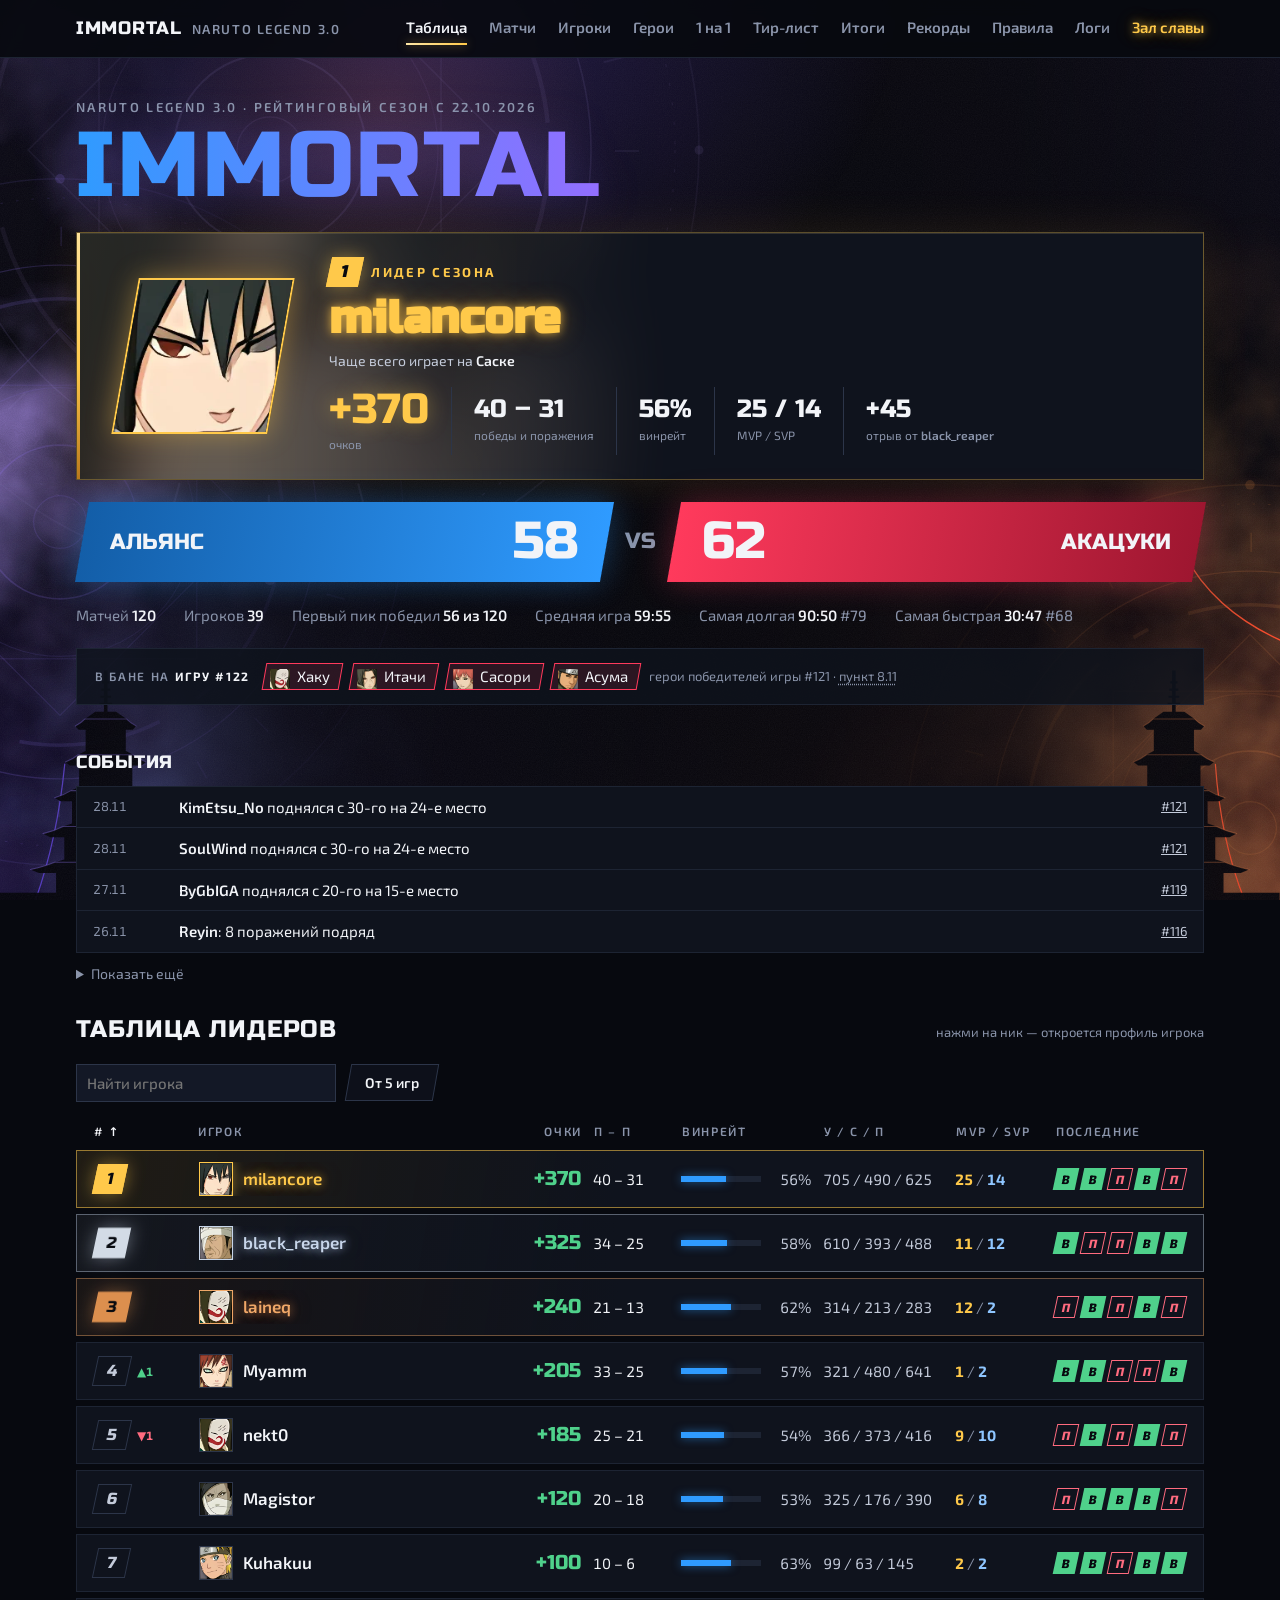
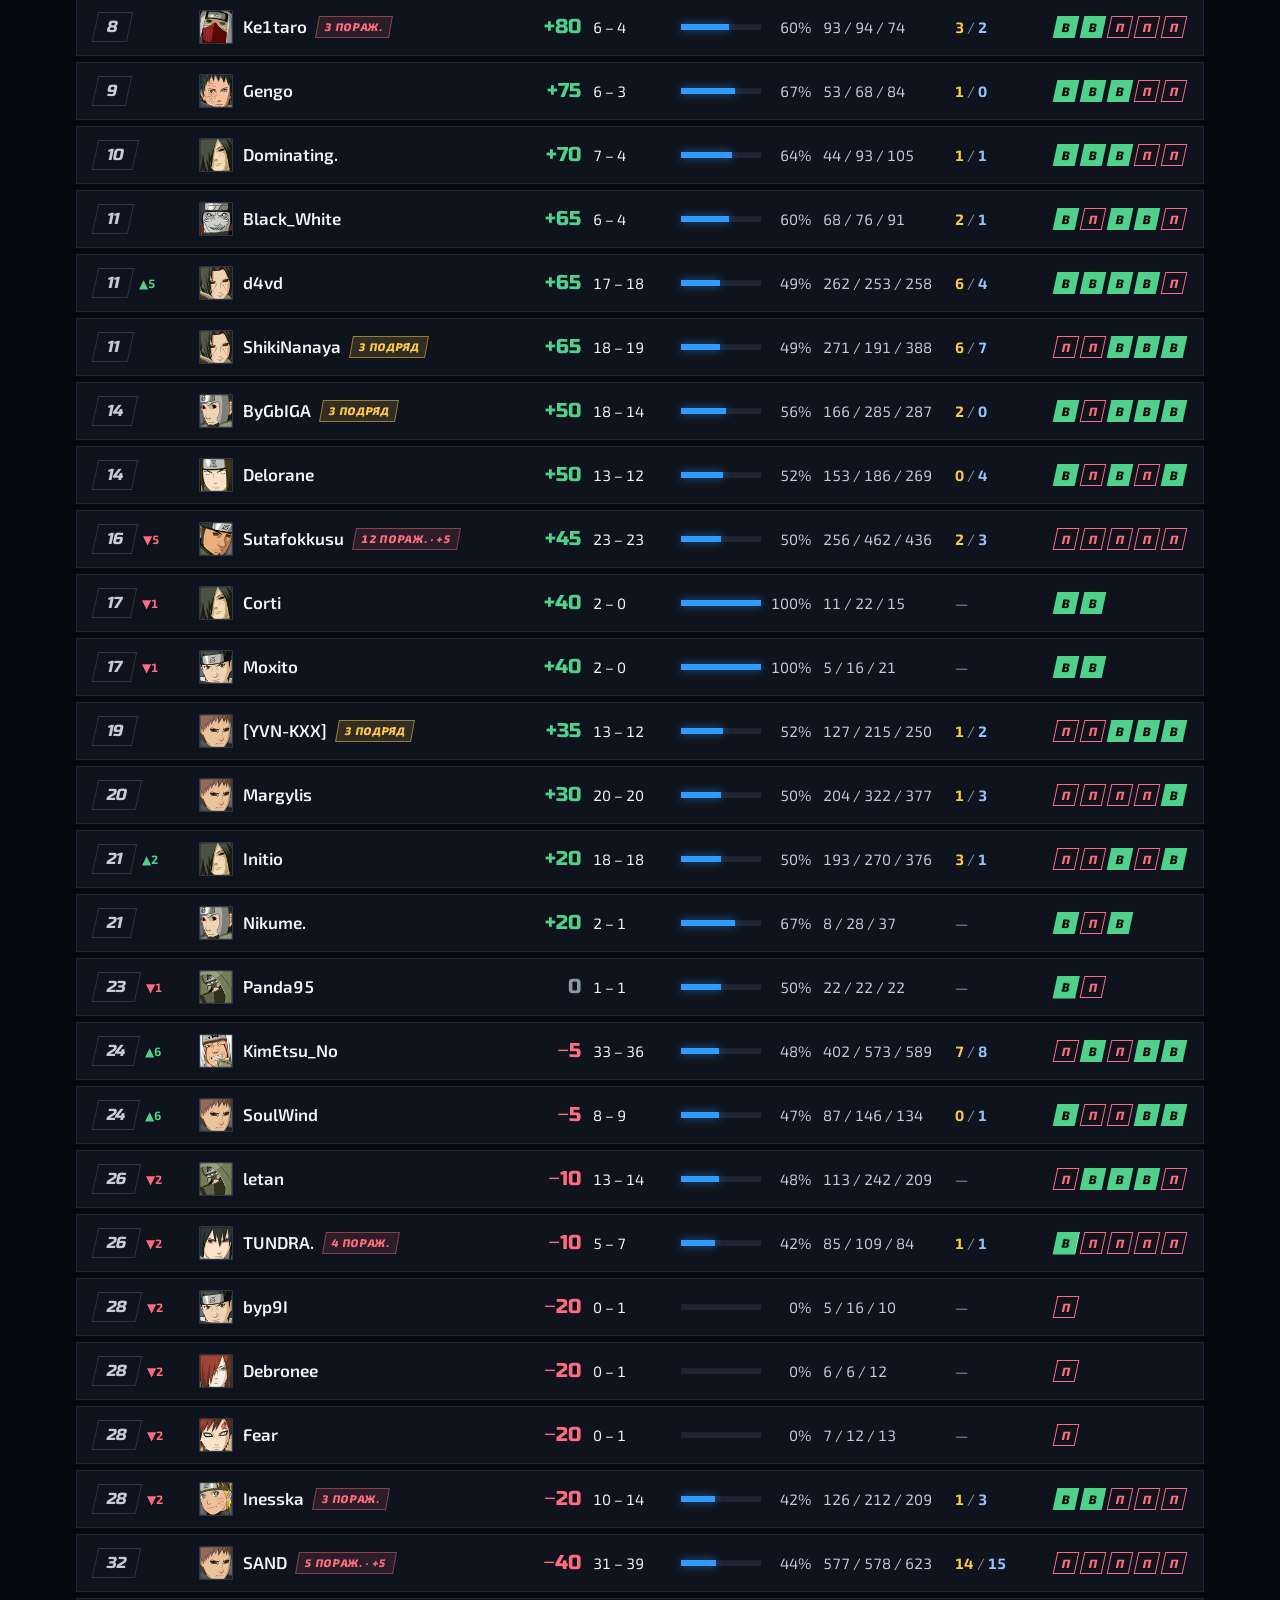
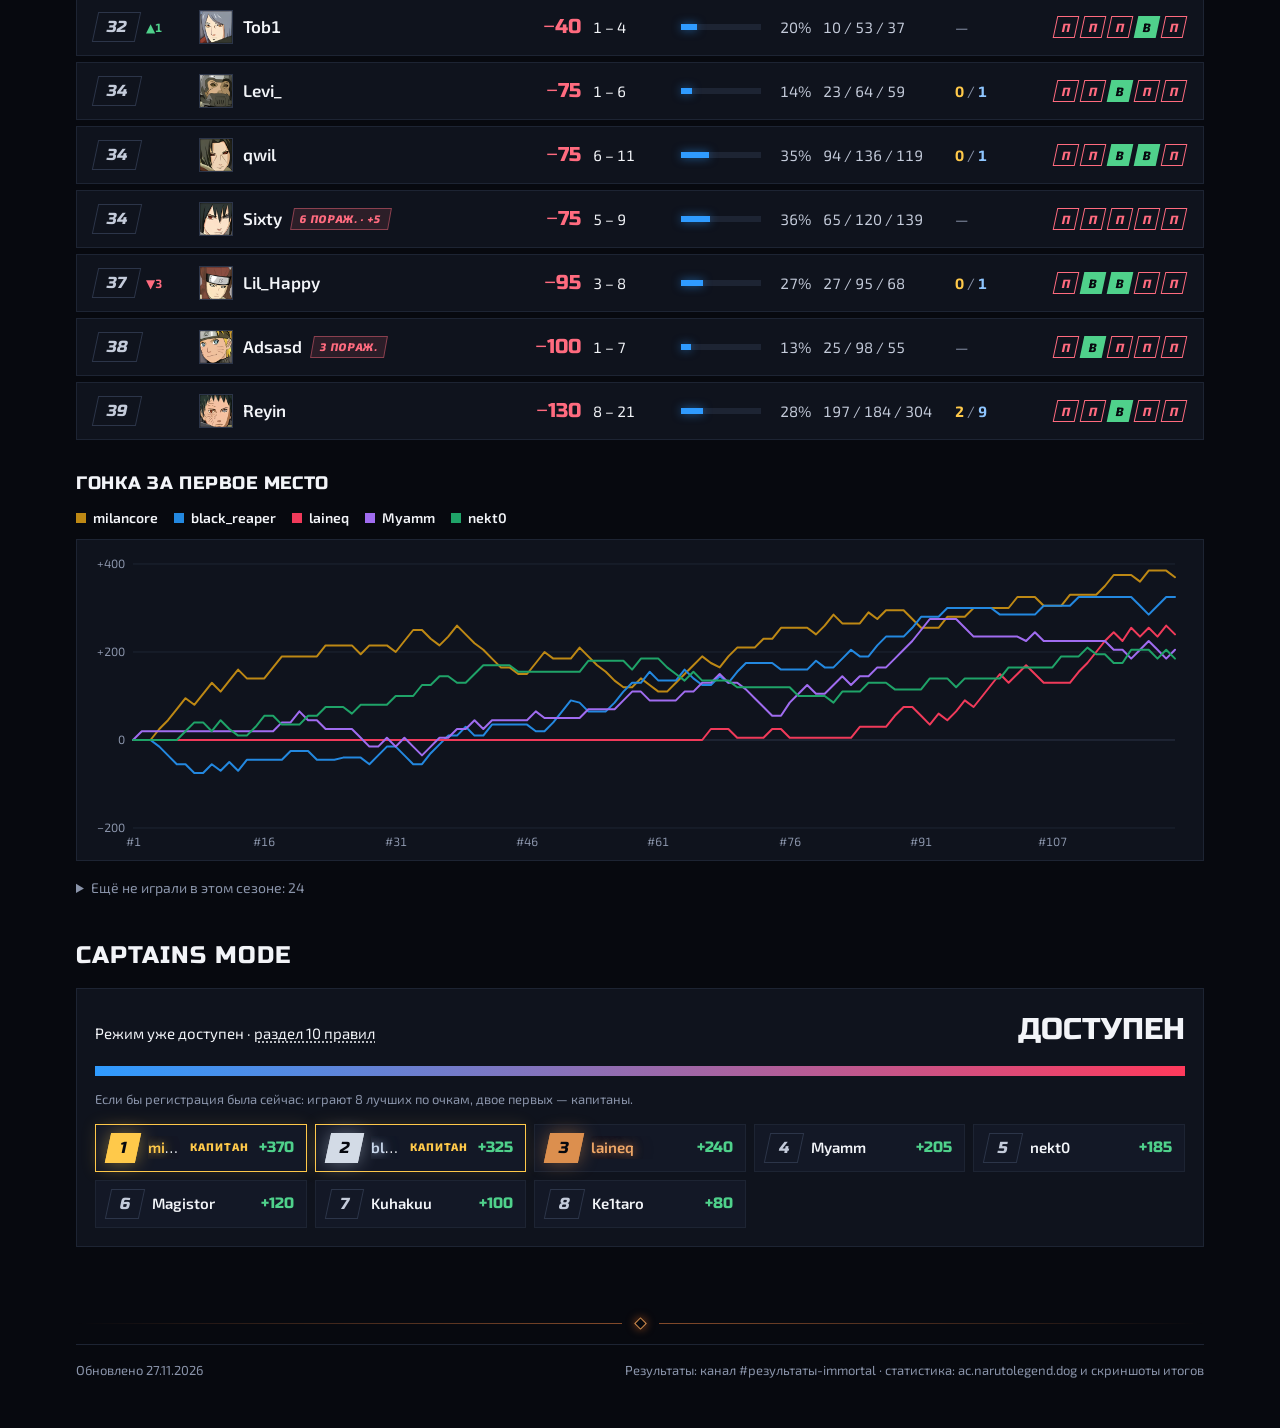
==== commit bb903b5b: "Игра #121: крипы и ссылка на ac #8520 Co-Authored-By: Claude Opus 5.5 <noreply@anthropic.com> Claude" ====
--- a/index.html
+++ b/index.html
@@ -19550,6 +19550,7 @@
             5,
             2
           ],
+          "cs": 243,
           "gold": 23225,
           "dmg": 15728,
           "lvl": 27
@@ -19563,6 +19564,7 @@
             10,
             4
           ],
+          "cs": 178,
           "gold": 19532,
           "dmg": 16374,
           "lvl": 29
@@ -19576,6 +19578,7 @@
             8,
             8
           ],
+          "cs": 153,
           "gold": 18278,
           "dmg": 22674,
           "lvl": 29,
@@ -19590,6 +19593,7 @@
             10,
             8
           ],
+          "cs": 160,
           "gold": 17421,
           "dmg": 18904,
           "lvl": 30
@@ -19605,6 +19609,7 @@
             2,
             20
           ],
+          "cs": 197,
           "gold": 25186,
           "dmg": 35665,
           "lvl": 30,
@@ -19619,6 +19624,7 @@
             7,
             20
           ],
+          "cs": 123,
           "gold": 21899,
           "dmg": 18466,
           "lvl": 30
@@ -19632,6 +19638,7 @@
             6,
             11
           ],
+          "cs": 152,
           "gold": 22534,
           "dmg": 30293,
           "lvl": 30
@@ -19645,11 +19652,13 @@
             4,
             6
           ],
+          "cs": 260,
           "gold": 29901,
           "dmg": 36612,
           "lvl": 30
         }
       ],
+      "src": 8520,
       "duration": "60:59",
       "kills": [
         15,
@@ -20068,7 +20077,7 @@
       "date": "2026-11-28",
       "kind": "note",
       "match": 121,
-      "text": "Итога #121 в канале нет: игра взята с narutolegend.dog (матч #2045). На ac матча пока нет, поэтому крипов нет; урона по зданиям и полученного урона тоже нет."
+      "text": "Итога #121 в канале нет: игра взята с narutolegend.dog (матч #2045) и с ac (#8520). Скриншота нет, урона по зданиям и полученного урона нет."
     }
   ]
 }
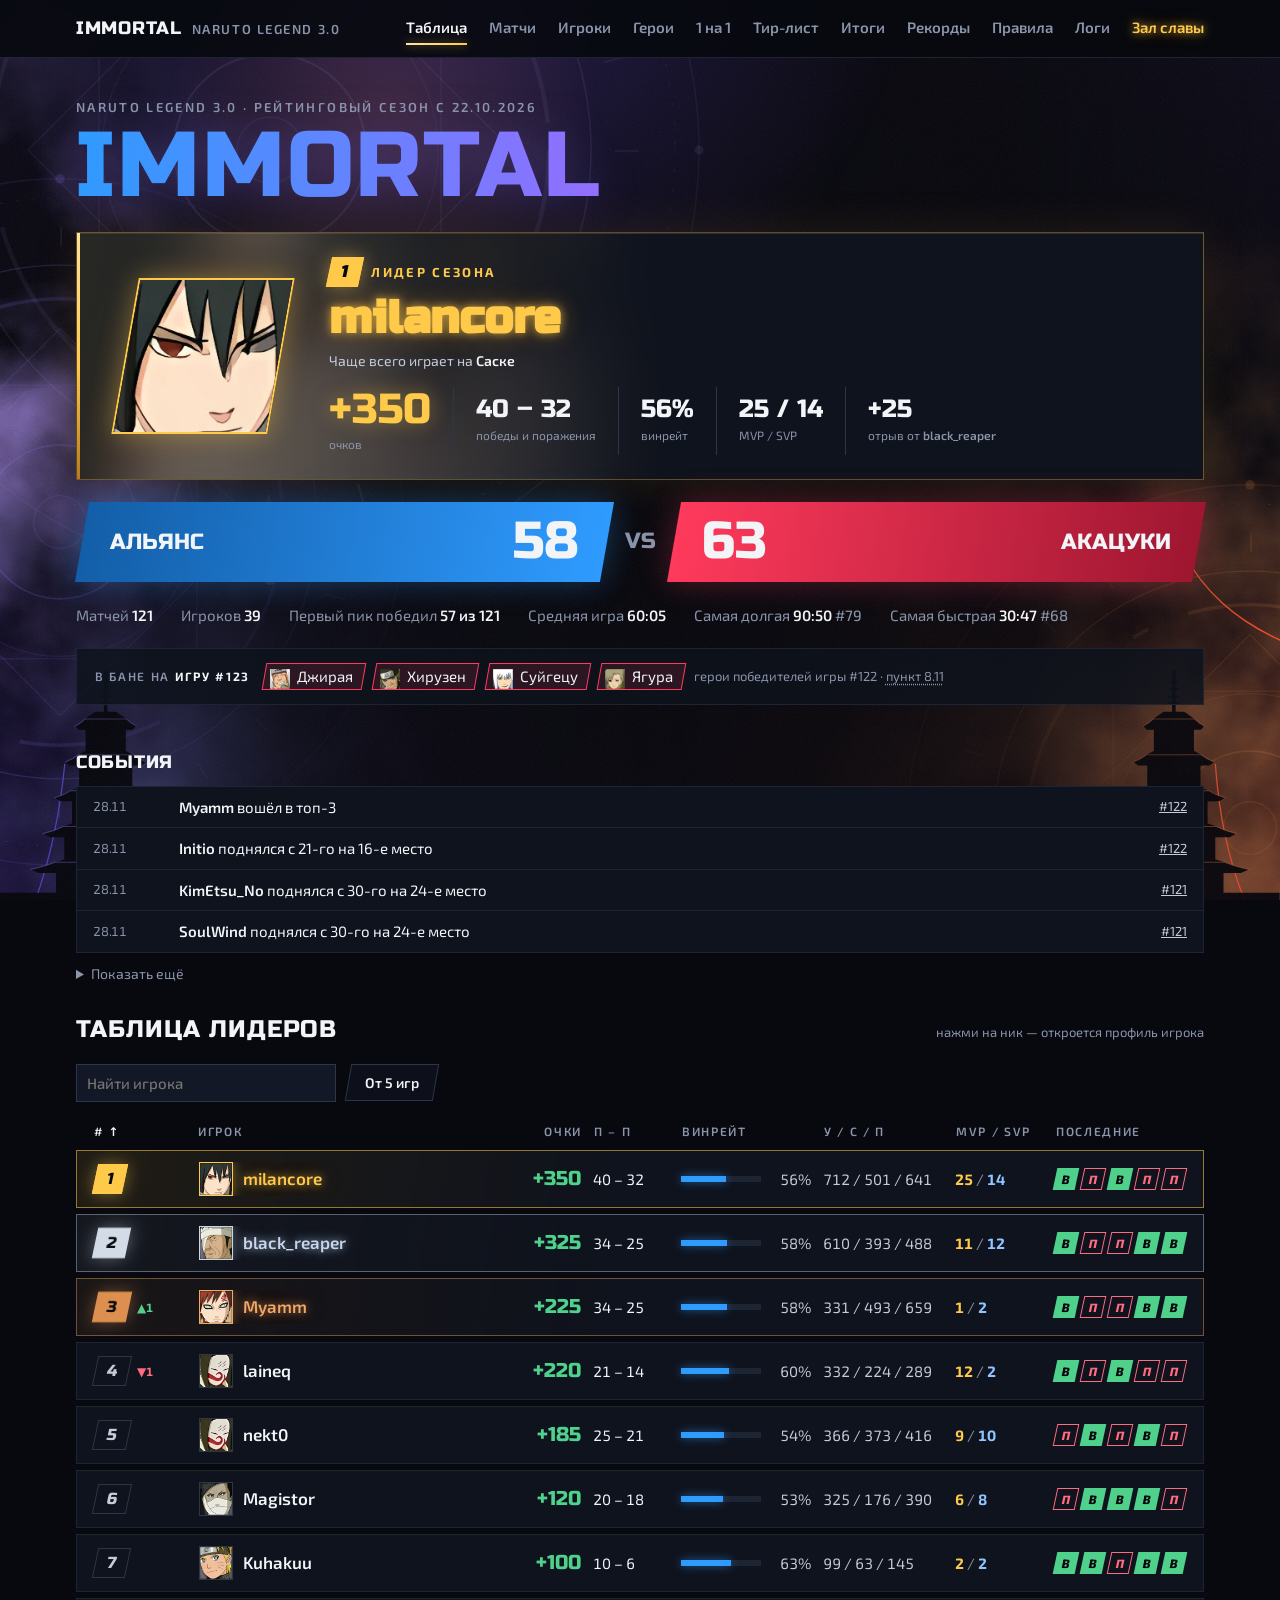
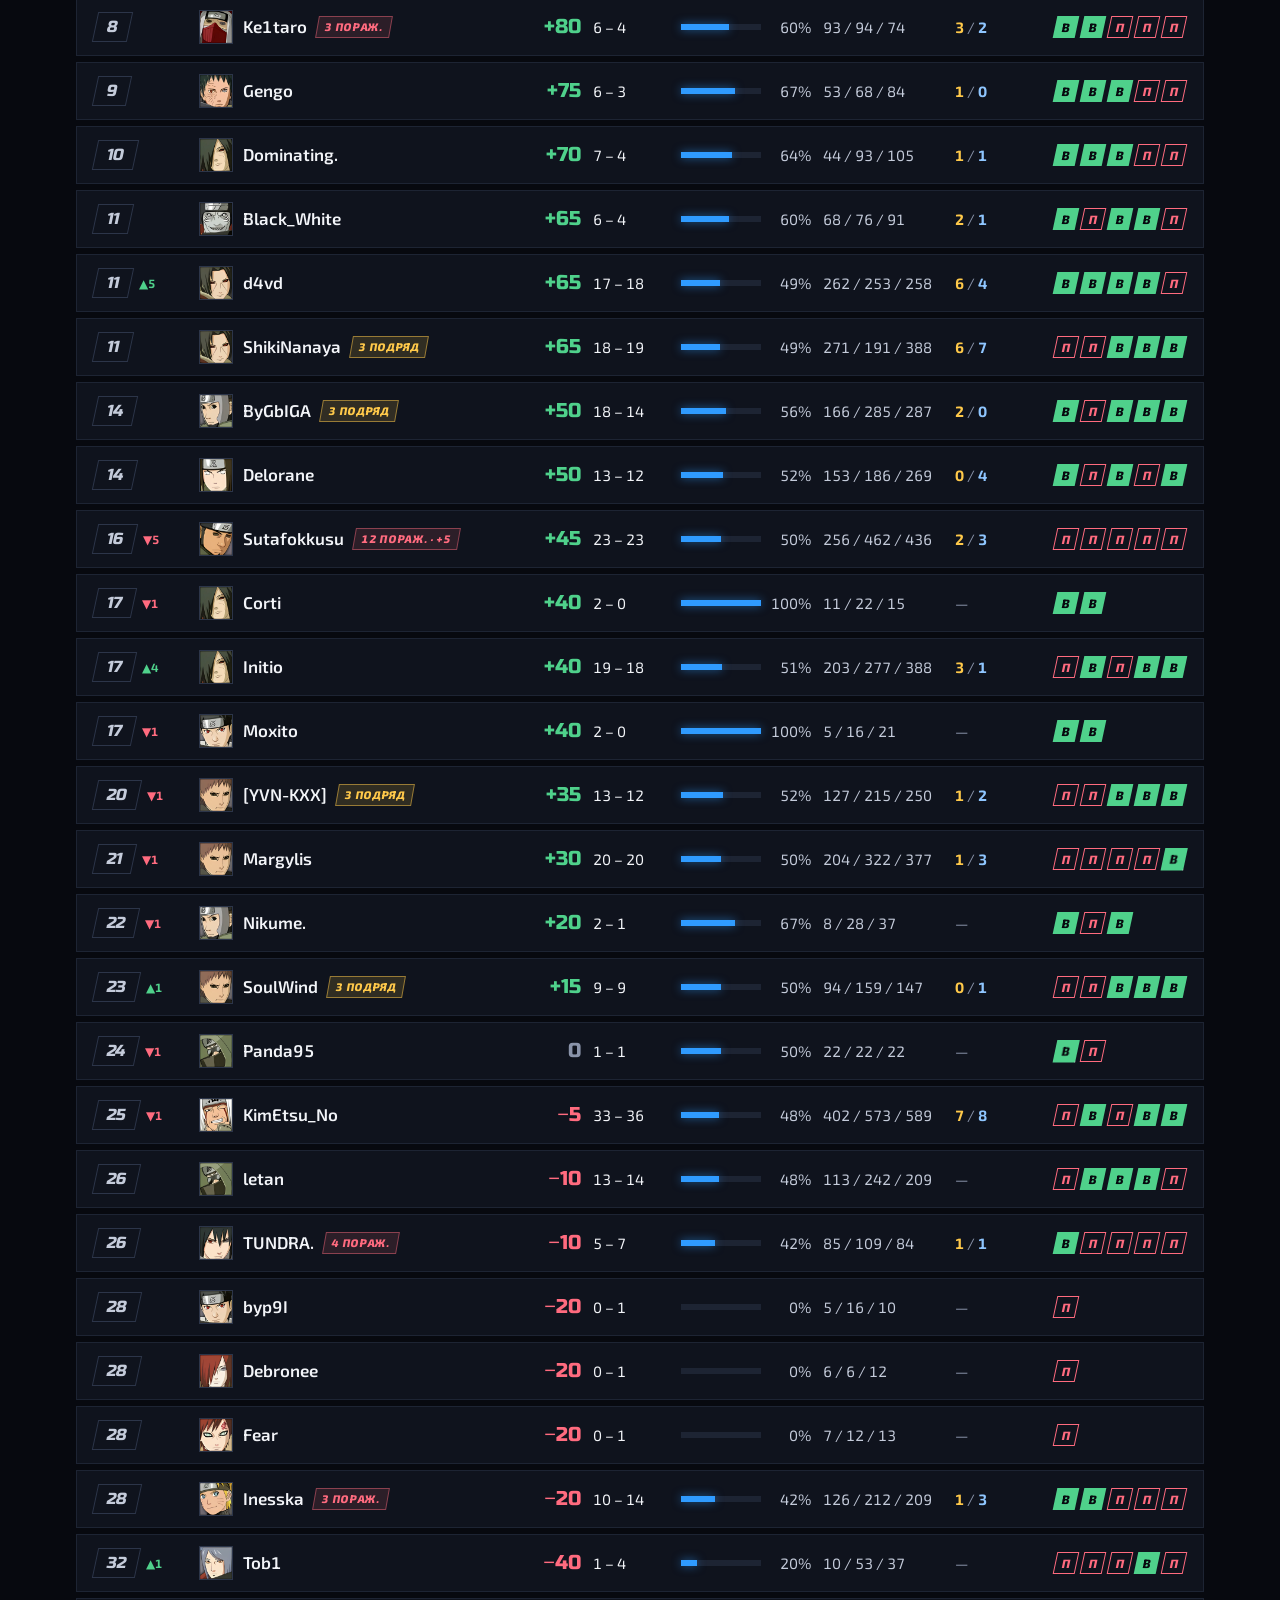
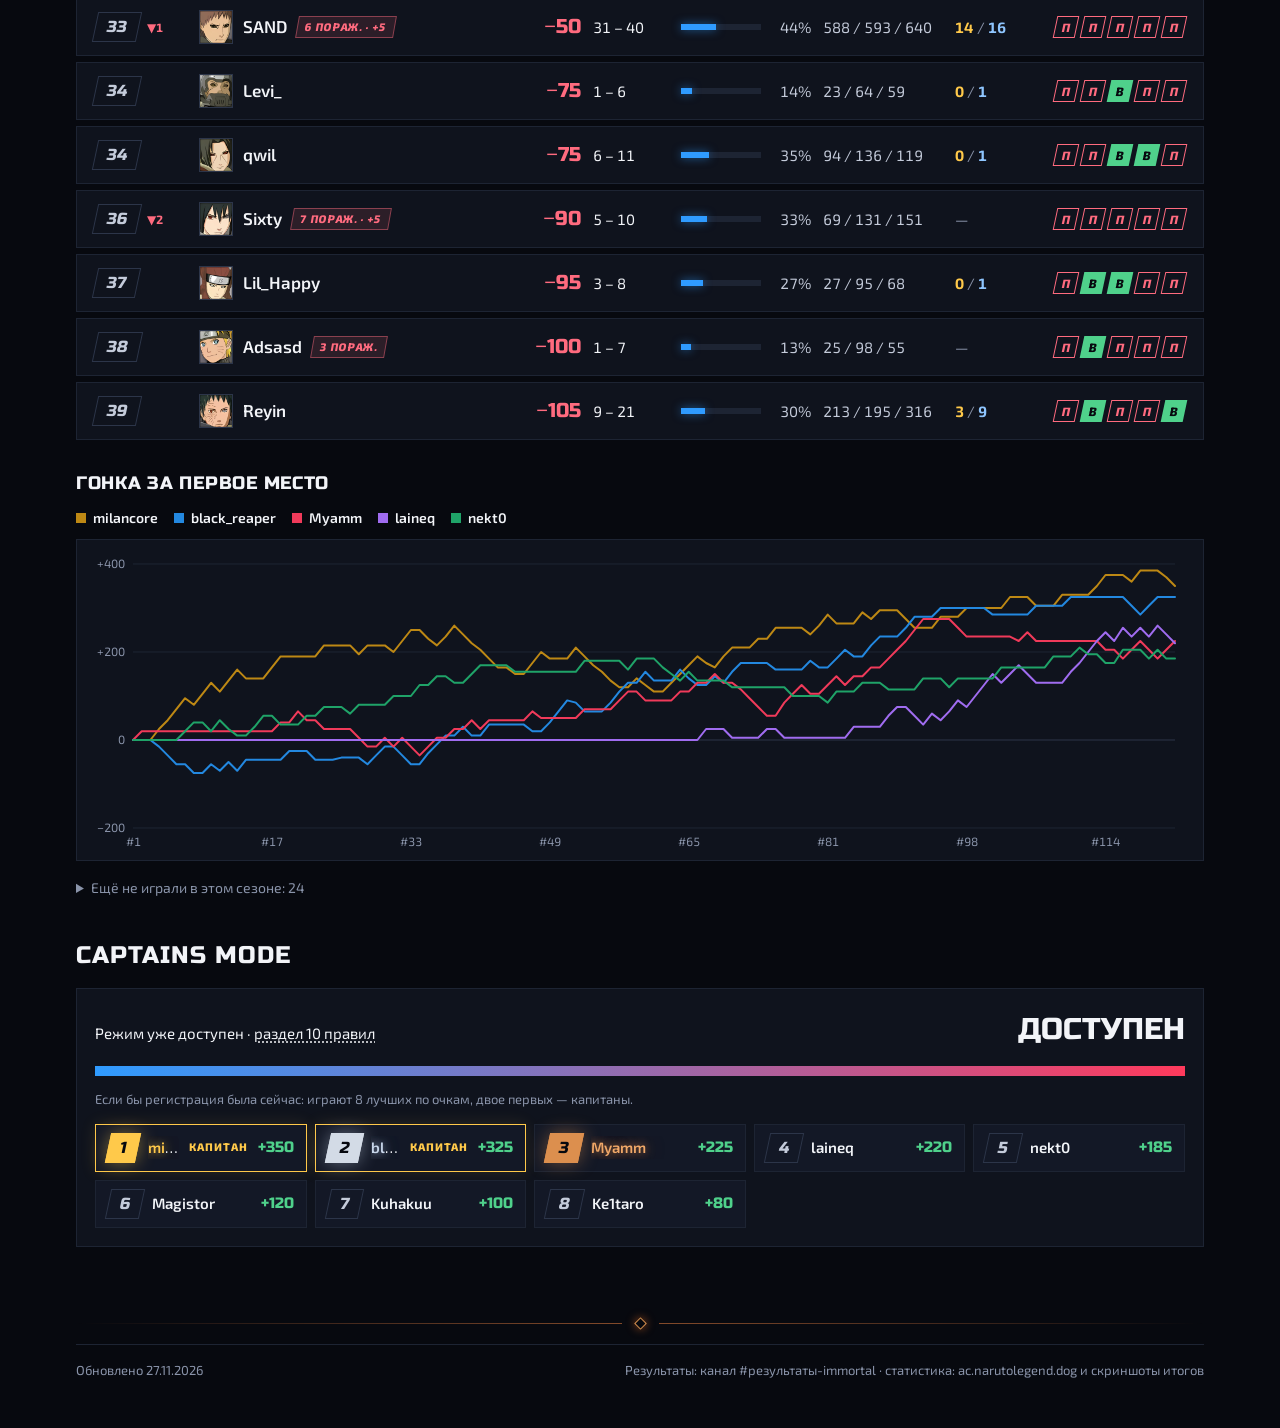
==== commit e11be098: "Игра #122 Co-Authored-By: Claude Opus 5.5 <noreply@anthropic.com> Claude-Session: https://claude.ai/" ====
--- a/index.html
+++ b/index.html
@@ -19665,6 +19665,161 @@
         31
       ],
       "card": "cards/game-121.png"
+    },
+    {
+      "n": 122,
+      "date": "2026-11-28T03:33",
+      "org": "laineq",
+      "firstPick": "akatsuki",
+      "winner": "akatsuki",
+      "bans": [
+        "Джирая",
+        "Хирузен",
+        "Суйгецу",
+        "Ягура"
+      ],
+      "alliance": [
+        {
+          "p": "milancore",
+          "d": -20,
+          "hero": "Обито",
+          "kda": [
+            7,
+            11,
+            16
+          ],
+          "cs": 235,
+          "gold": 27901,
+          "dmg": 42411,
+          "lvl": 30,
+          "tdmg": 5036,
+          "taken": 56134
+        },
+        {
+          "p": "SAND",
+          "d": -20,
+          "hero": "Мадара",
+          "kda": [
+            11,
+            15,
+            17
+          ],
+          "cs": 269,
+          "gold": 32834,
+          "dmg": 67495,
+          "lvl": 30,
+          "award": "SVP",
+          "tdmg": 9024,
+          "taken": 67348
+        },
+        {
+          "p": "Sixty",
+          "d": -20,
+          "hero": "Шисуи",
+          "kda": [
+            4,
+            11,
+            12
+          ],
+          "cs": 225,
+          "gold": 30166,
+          "dmg": 29912,
+          "lvl": 30,
+          "tdmg": 5652,
+          "taken": 43261
+        },
+        {
+          "p": "laineq",
+          "d": -20,
+          "hero": "Рок Ли",
+          "kda": [
+            18,
+            11,
+            6
+          ],
+          "cs": 340,
+          "gold": 33222,
+          "dmg": 53454,
+          "lvl": 30,
+          "tdmg": 14825,
+          "taken": 40946
+        }
+      ],
+      "akatsuki": [
+        {
+          "p": "Myamm",
+          "d": 20,
+          "hero": "Хаширама",
+          "kda": [
+            10,
+            13,
+            18
+          ],
+          "cs": 160,
+          "gold": 24312,
+          "dmg": 53052,
+          "lvl": 30,
+          "tdmg": 10762,
+          "taken": 62817
+        },
+        {
+          "p": "Reyin",
+          "d": 20,
+          "hero": "Дейдара",
+          "kda": [
+            16,
+            11,
+            12
+          ],
+          "cs": 240,
+          "gold": 32030,
+          "dmg": 64802,
+          "lvl": 30,
+          "award": "MVP",
+          "tdmg": 8717,
+          "taken": 47652
+        },
+        {
+          "p": "SoulWind",
+          "d": 20,
+          "hero": "Хаку",
+          "kda": [
+            7,
+            13,
+            13
+          ],
+          "cs": 367,
+          "gold": 33930,
+          "dmg": 38043,
+          "lvl": 30,
+          "tdmg": 14495,
+          "taken": 43295
+        },
+        {
+          "p": "Initio",
+          "d": 20,
+          "hero": "Какаши",
+          "kda": [
+            10,
+            7,
+            12
+          ],
+          "cs": 187,
+          "gold": 30392,
+          "dmg": 51790,
+          "lvl": 30,
+          "tdmg": 5930,
+          "taken": 39511
+        }
+      ],
+      "src": 8531,
+      "duration": "80:22",
+      "kills": [
+        40,
+        43
+      ],
+      "shot": "shots/game-122.jpg",
+      "card": "cards/game-122.png"
     }
   ],
   "adjustments": [],
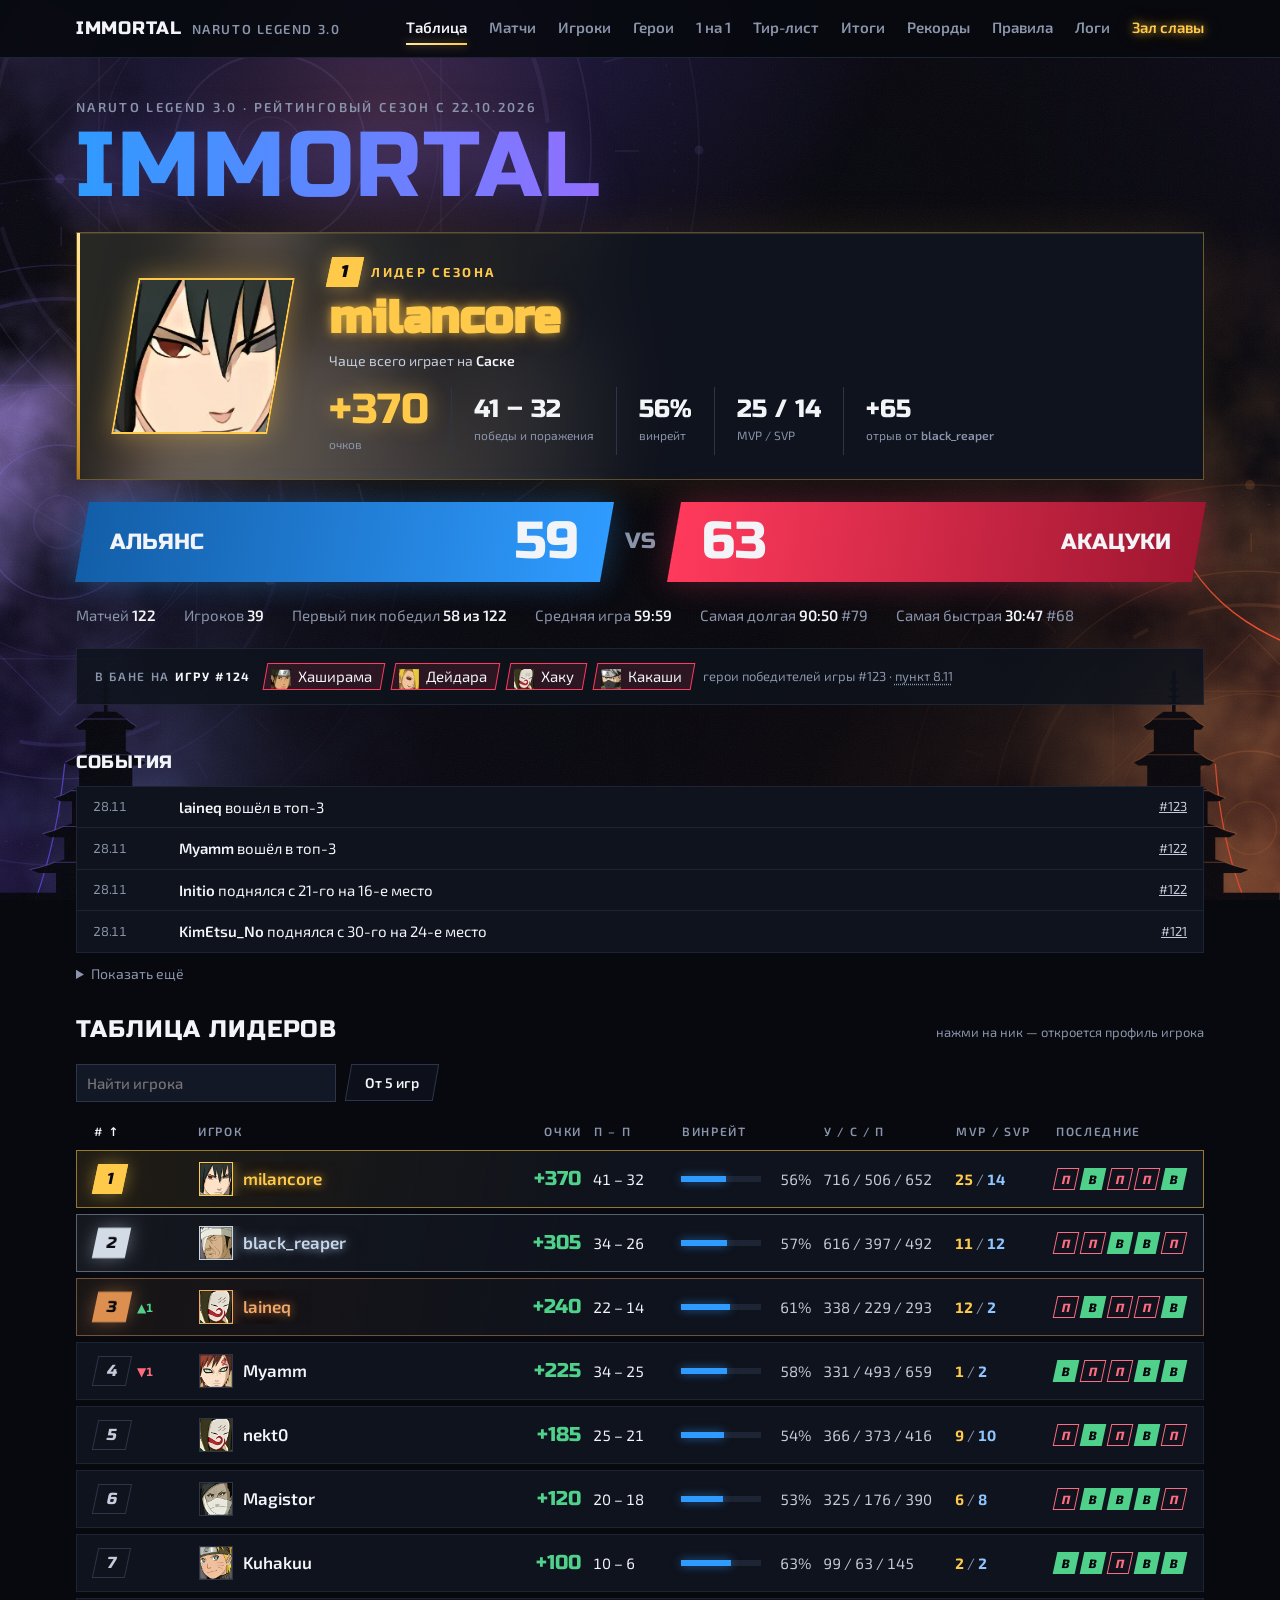
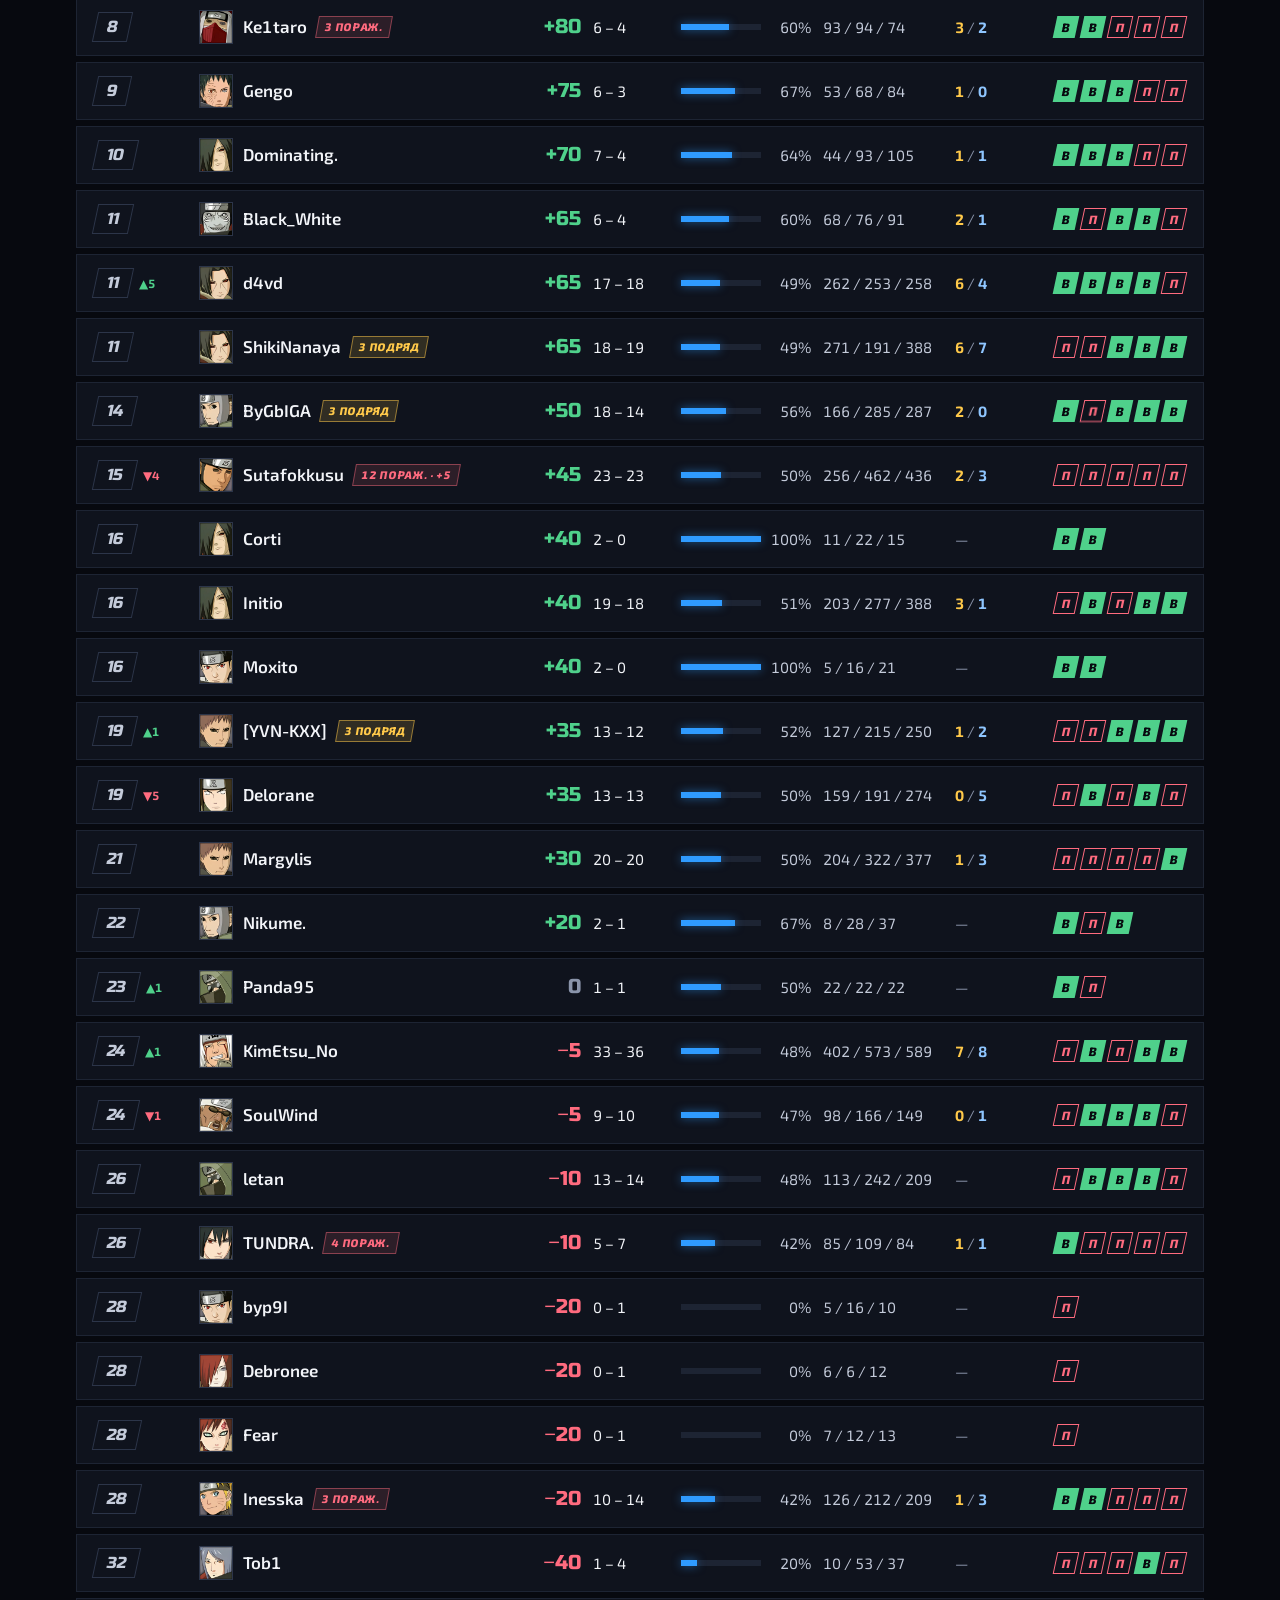
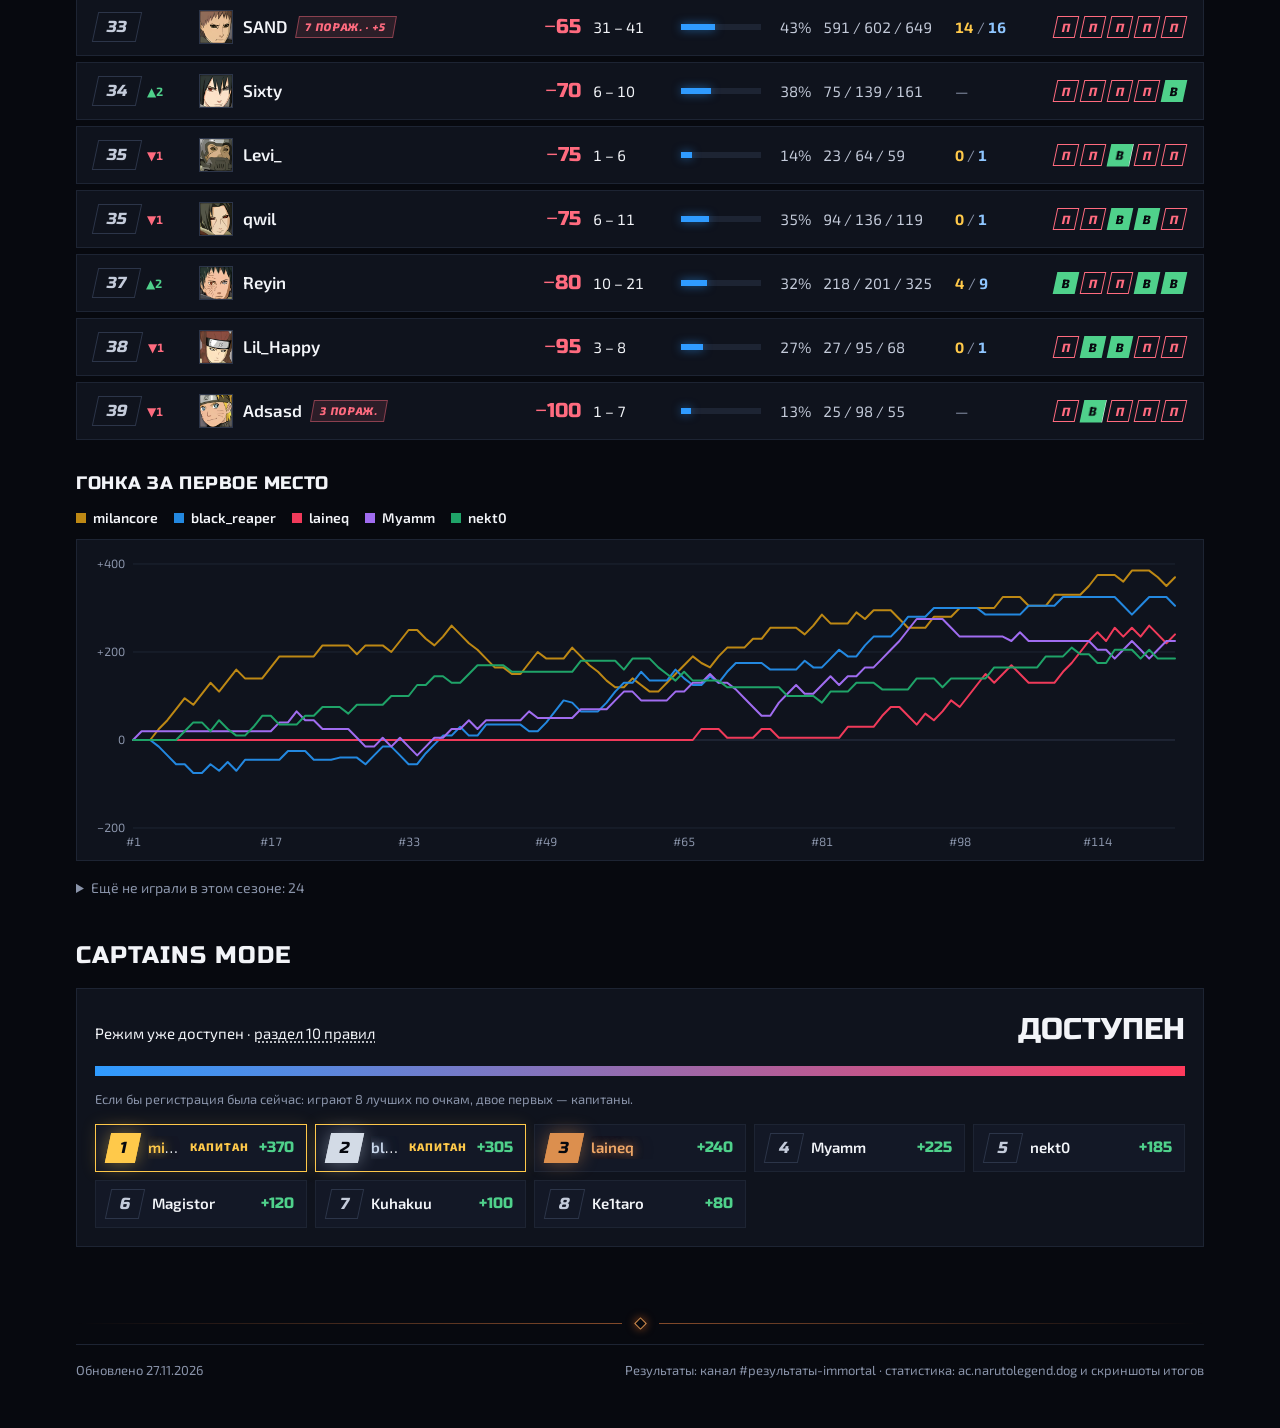
==== commit ecf3d2b6: "Игра #123 Co-Authored-By: Claude Opus 5.5 <noreply@anthropic.com> Claude-Session: https://claude.ai/" ====
--- a/index.html
+++ b/index.html
@@ -19820,6 +19820,161 @@
       ],
       "shot": "shots/game-122.jpg",
       "card": "cards/game-122.png"
+    },
+    {
+      "n": 123,
+      "date": "2026-11-28T04:44",
+      "org": "laineq",
+      "firstPick": "alliance",
+      "winner": "alliance",
+      "bans": [
+        "Хаширама",
+        "Дейдара",
+        "Хаку",
+        "Какаши"
+      ],
+      "alliance": [
+        {
+          "p": "Reyin",
+          "d": 20,
+          "hero": "Ягура",
+          "kda": [
+            5,
+            6,
+            9
+          ],
+          "cs": 164,
+          "gold": 22360,
+          "dmg": 35692,
+          "lvl": 30,
+          "award": "MVP",
+          "tdmg": 2164,
+          "taken": 24729
+        },
+        {
+          "p": "milancore",
+          "d": 20,
+          "hero": "Итачи",
+          "kda": [
+            4,
+            5,
+            11
+          ],
+          "cs": 150,
+          "gold": 20813,
+          "dmg": 19910,
+          "lvl": 30,
+          "tdmg": 7885,
+          "taken": 16413
+        },
+        {
+          "p": "laineq",
+          "d": 20,
+          "hero": "Кимимаро",
+          "kda": [
+            6,
+            5,
+            4
+          ],
+          "cs": 295,
+          "gold": 31184,
+          "dmg": 20096,
+          "lvl": 30,
+          "tdmg": 10083,
+          "taken": 10783
+        },
+        {
+          "p": "Sixty",
+          "d": 20,
+          "hero": "Саске",
+          "kda": [
+            6,
+            8,
+            10
+          ],
+          "cs": 115,
+          "gold": 21557,
+          "dmg": 16681,
+          "lvl": 30,
+          "tdmg": 3164,
+          "taken": 13207
+        }
+      ],
+      "akatsuki": [
+        {
+          "p": "SAND",
+          "d": -20,
+          "hero": "Мадара",
+          "kda": [
+            3,
+            9,
+            9
+          ],
+          "cs": 219,
+          "gold": 19531,
+          "dmg": 23765,
+          "lvl": 30,
+          "tdmg": 6657,
+          "taken": 29174
+        },
+        {
+          "p": "Delorane",
+          "d": -20,
+          "hero": "Хан",
+          "kda": [
+            6,
+            5,
+            5
+          ],
+          "cs": 166,
+          "gold": 20720,
+          "dmg": 18304,
+          "lvl": 29,
+          "award": "SVP",
+          "tdmg": 8974,
+          "taken": 23874
+        },
+        {
+          "p": "SoulWind",
+          "d": -20,
+          "hero": "Киллер Би",
+          "kda": [
+            4,
+            7,
+            2
+          ],
+          "cs": 258,
+          "gold": 19867,
+          "dmg": 9630,
+          "lvl": 28,
+          "tdmg": 7042,
+          "taken": 19279
+        },
+        {
+          "p": "black_reaper",
+          "d": -20,
+          "hero": "Йондайме Эй",
+          "kda": [
+            6,
+            4,
+            4
+          ],
+          "cs": 174,
+          "gold": 19819,
+          "dmg": 13429,
+          "lvl": 30,
+          "tdmg": 1428,
+          "taken": 20054
+        }
+      ],
+      "src": 8534,
+      "duration": "47:15",
+      "kills": [
+        21,
+        19
+      ],
+      "shot": "shots/game-123.jpg",
+      "card": "cards/game-123.png"
     }
   ],
   "adjustments": [],
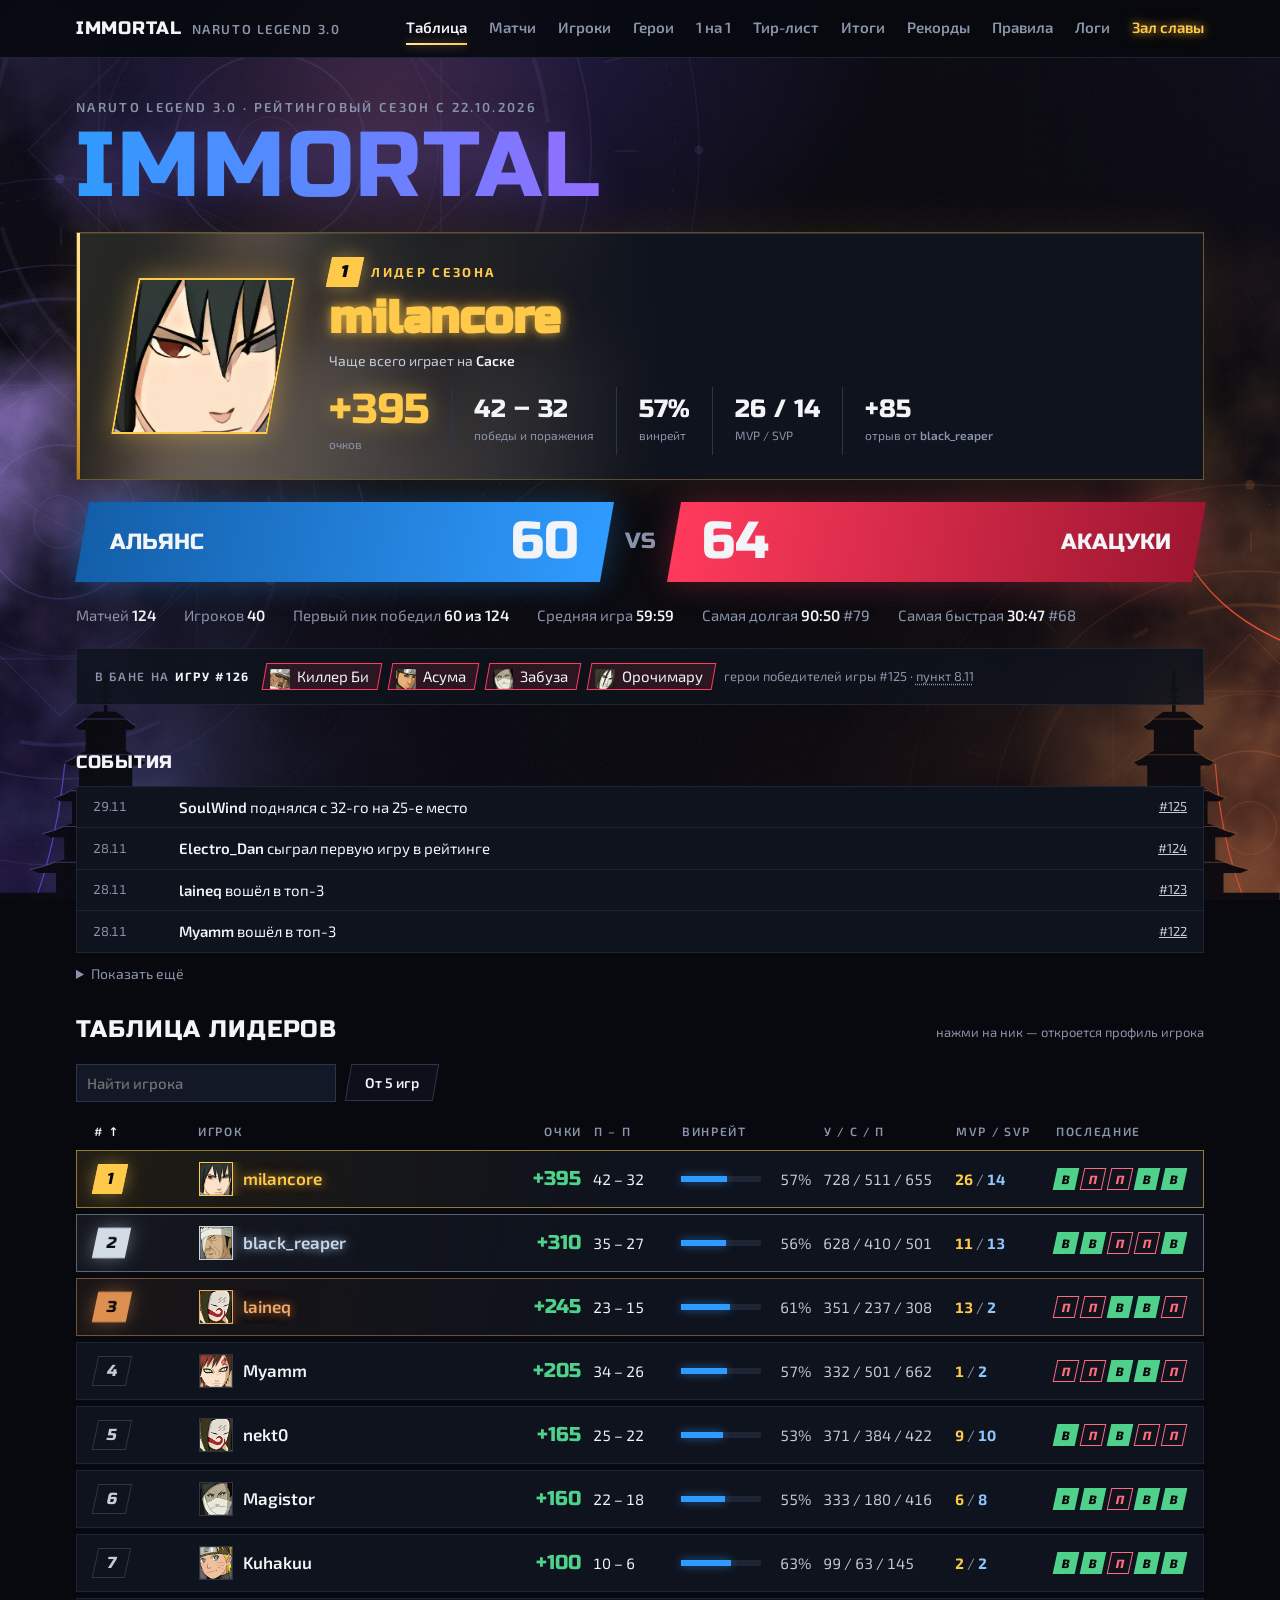
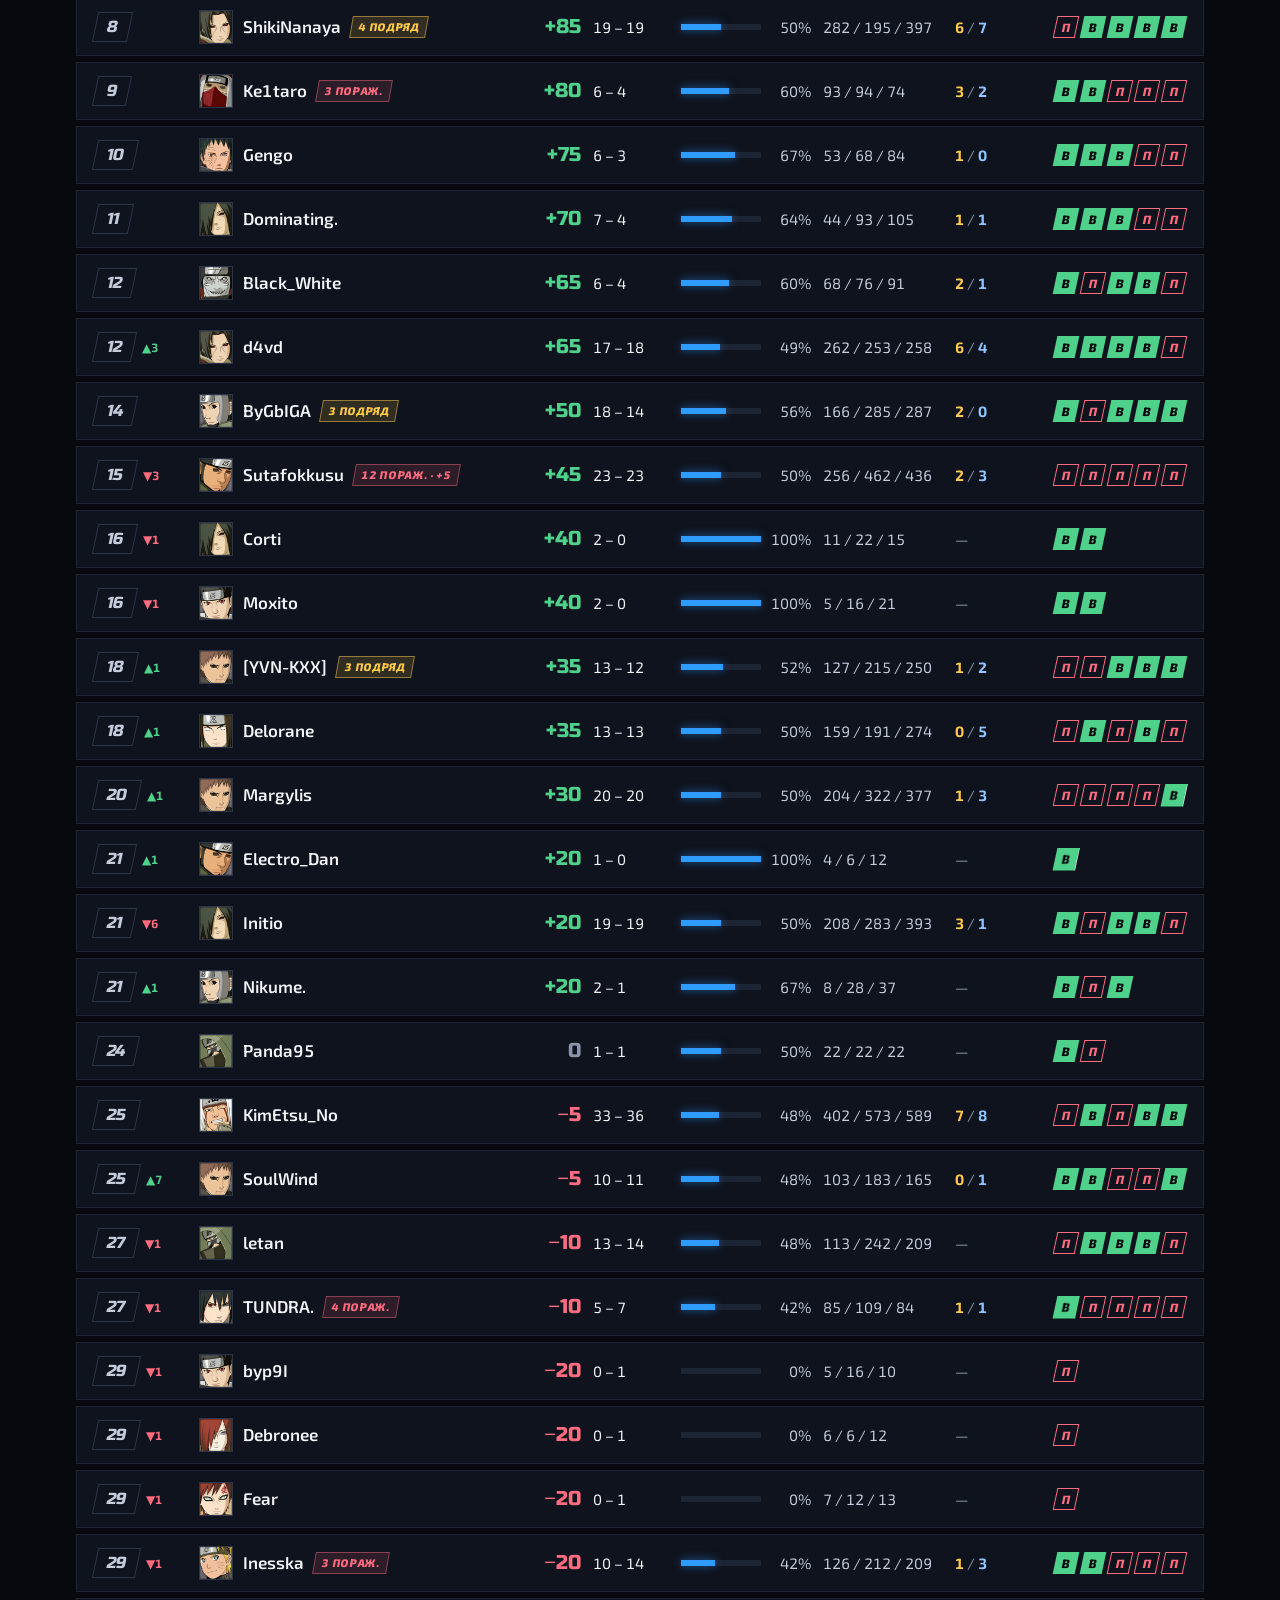
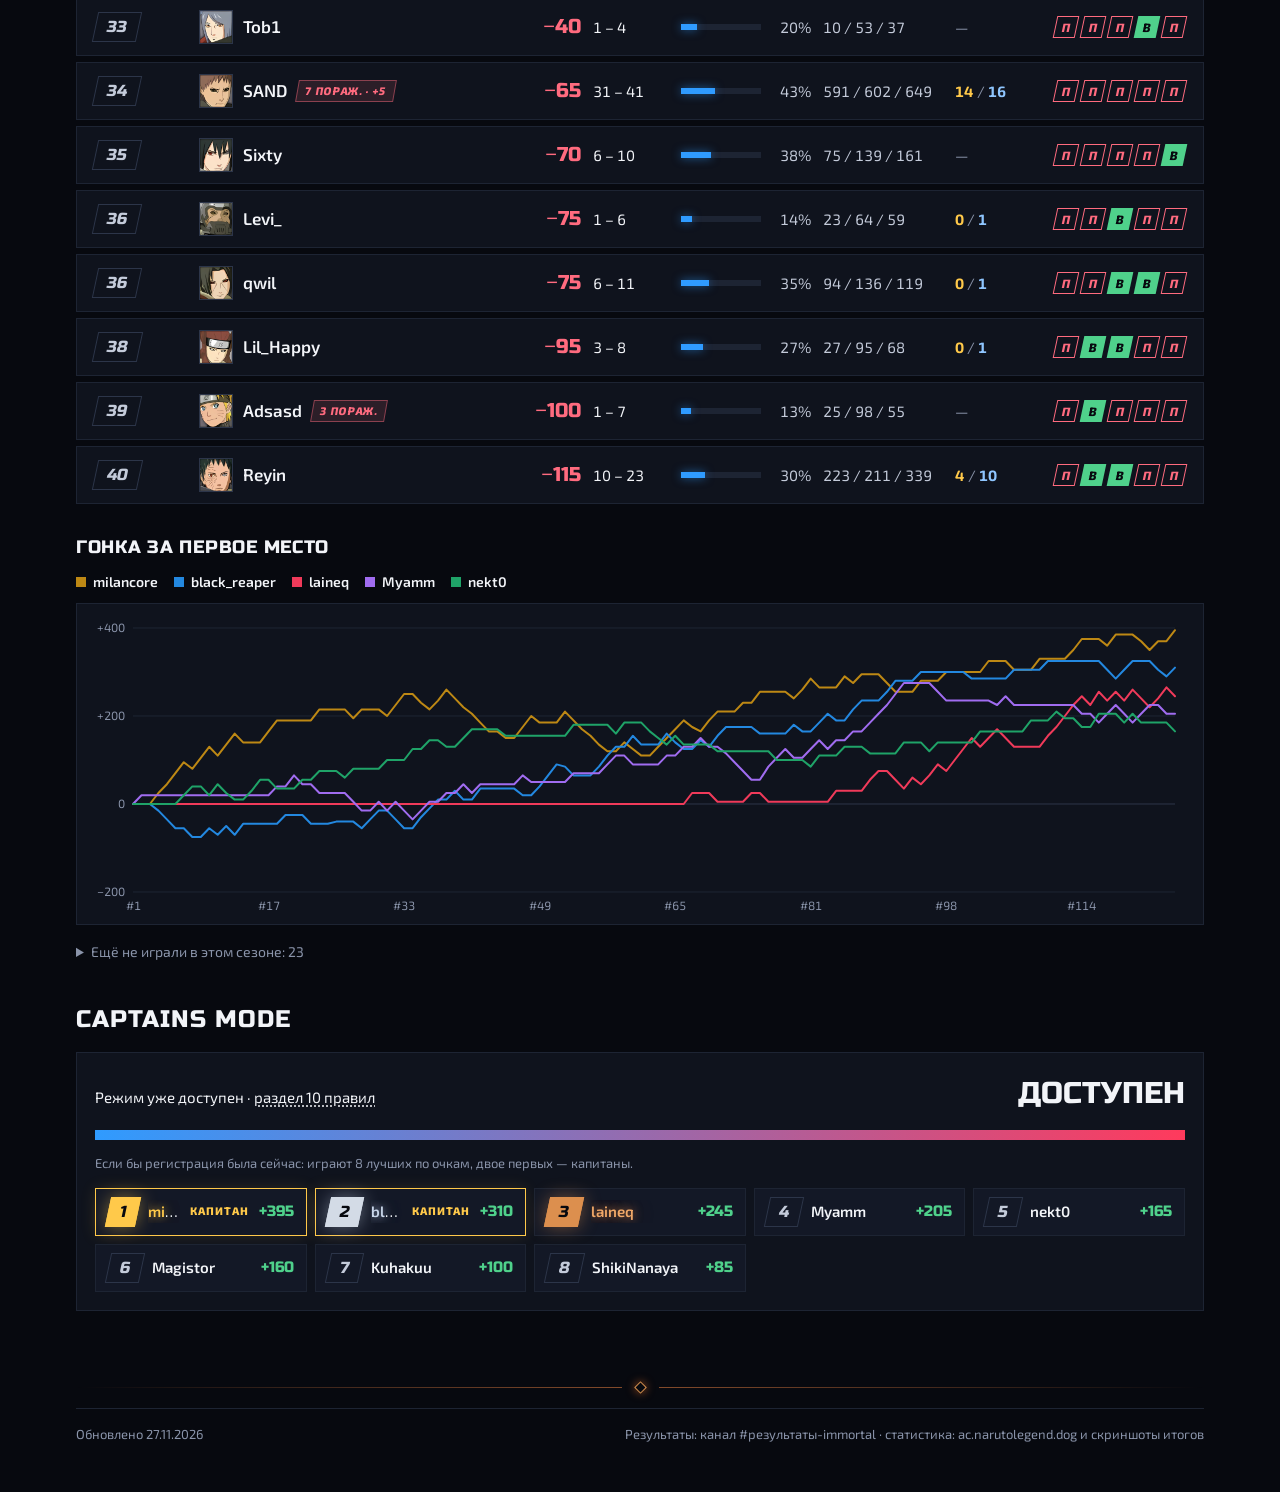
==== commit d5a5b36f: "Игры #124–#125 Co-Authored-By: Claude Opus 5.5 <noreply@anthropic.com> Claude-Session: https://claud" ====
--- a/index.html
+++ b/index.html
@@ -19975,6 +19975,290 @@
       ],
       "shot": "shots/game-123.jpg",
       "card": "cards/game-123.png"
+    },
+    {
+      "n": 124,
+      "date": "2026-11-28T23:12",
+      "org": "laineq",
+      "firstPick": "akatsuki",
+      "winner": "akatsuki",
+      "bans": [
+        "Ягура",
+        "Итачи",
+        "Кимимаро",
+        "Саске"
+      ],
+      "alliance": [
+        {
+          "p": "SoulWind",
+          "d": -20,
+          "hero": "Рок Ли",
+          "kda": [
+            4,
+            9,
+            1
+          ],
+          "cs": 325,
+          "gold": 29941,
+          "dmg": 33925,
+          "lvl": 30
+        },
+        {
+          "p": "black_reaper",
+          "d": -20,
+          "hero": "Какаши",
+          "kda": [
+            3,
+            8,
+            5
+          ],
+          "cs": 284,
+          "gold": 27119,
+          "dmg": 48003,
+          "lvl": 30,
+          "award": "SVP"
+        },
+        {
+          "p": "Reyin",
+          "d": -20,
+          "hero": "Обито",
+          "kda": [
+            3,
+            7,
+            3
+          ],
+          "cs": 256,
+          "gold": 22429,
+          "dmg": 26897,
+          "lvl": 30
+        },
+        {
+          "p": "Myamm",
+          "d": -20,
+          "hero": "Хаширама",
+          "kda": [
+            1,
+            8,
+            3
+          ],
+          "cs": 210,
+          "gold": 21929,
+          "dmg": 15014,
+          "lvl": 29
+        }
+      ],
+      "akatsuki": [
+        {
+          "p": "ShikiNanaya",
+          "d": 20,
+          "hero": "Киллер Би",
+          "kda": [
+            11,
+            4,
+            9
+          ],
+          "cs": 253,
+          "gold": 31321,
+          "dmg": 37944,
+          "lvl": 30
+        },
+        {
+          "p": "laineq",
+          "d": 20,
+          "hero": "Орочимару",
+          "kda": [
+            8,
+            2,
+            9
+          ],
+          "cs": 314,
+          "gold": 33820,
+          "dmg": 44862,
+          "lvl": 30,
+          "award": "MVP"
+        },
+        {
+          "p": "Magistor",
+          "d": 20,
+          "hero": "Забуза",
+          "kda": [
+            7,
+            1,
+            14
+          ],
+          "cs": 343,
+          "gold": 32841,
+          "dmg": 34994,
+          "lvl": 30
+        },
+        {
+          "p": "Electro_Dan",
+          "d": 20,
+          "hero": "Асума",
+          "kda": [
+            4,
+            6,
+            12
+          ],
+          "cs": 281,
+          "gold": 29062,
+          "dmg": 31780,
+          "lvl": 30
+        }
+      ],
+      "src": 8551,
+      "duration": "75:35",
+      "kills": [
+        11,
+        30
+      ],
+      "card": "cards/game-124.png"
+    },
+    {
+      "n": 125,
+      "date": "2026-11-29T00:27",
+      "org": "laineq",
+      "firstPick": "alliance",
+      "winner": "alliance",
+      "bans": [
+        "Киллер Би",
+        "Асума",
+        "Забуза",
+        "Орочимару"
+      ],
+      "alliance": [
+        {
+          "p": "black_reaper",
+          "d": 20,
+          "hero": "Шисуи",
+          "kda": [
+            9,
+            5,
+            4
+          ],
+          "cs": 116,
+          "dmg": 14990,
+          "lvl": 27,
+          "tdmg": 5901,
+          "taken": 14131
+        },
+        {
+          "p": "Magistor",
+          "d": 20,
+          "hero": "Ягура",
+          "kda": [
+            1,
+            3,
+            12
+          ],
+          "cs": 166,
+          "dmg": 23051,
+          "lvl": 28,
+          "tdmg": 7883,
+          "taken": 16700
+        },
+        {
+          "p": "milancore",
+          "d": 20,
+          "hero": "Кимимаро",
+          "kda": [
+            12,
+            5,
+            3
+          ],
+          "cs": 232,
+          "dmg": 35621,
+          "lvl": 30,
+          "award": "MVP",
+          "tdmg": 8624,
+          "taken": 19115
+        },
+        {
+          "p": "SoulWind",
+          "d": 20,
+          "hero": "Раса",
+          "kda": [
+            1,
+            8,
+            15
+          ],
+          "cs": 108,
+          "dmg": 20270,
+          "lvl": 27,
+          "tdmg": 6192,
+          "taken": 20284
+        }
+      ],
+      "akatsuki": [
+        {
+          "p": "Reyin",
+          "d": -20,
+          "hero": "Обито",
+          "kda": [
+            2,
+            3,
+            11
+          ],
+          "cs": 165,
+          "dmg": 23415,
+          "lvl": 29,
+          "award": "SVP",
+          "tdmg": 2346,
+          "taken": 17100
+        },
+        {
+          "p": "laineq",
+          "d": -20,
+          "hero": "Рок Ли",
+          "kda": [
+            5,
+            6,
+            6
+          ],
+          "cs": 265,
+          "dmg": 21350,
+          "lvl": 30,
+          "tdmg": 6580,
+          "taken": 28237
+        },
+        {
+          "p": "nekt0",
+          "d": -20,
+          "hero": "Оноки",
+          "kda": [
+            5,
+            11,
+            6
+          ],
+          "cs": 59,
+          "dmg": 10271,
+          "lvl": 24,
+          "tdmg": 306,
+          "taken": 18099
+        },
+        {
+          "p": "Initio",
+          "d": -20,
+          "hero": "Какаши",
+          "kda": [
+            5,
+            6,
+            5
+          ],
+          "cs": 149,
+          "dmg": 15192,
+          "lvl": 27,
+          "tdmg": 498,
+          "taken": 22695
+        }
+      ],
+      "duration": "45:50",
+      "kills": [
+        23,
+        17
+      ],
+      "shot": "shots/game-125.jpg",
+      "card": "cards/game-125.png"
     }
   ],
   "adjustments": [],
@@ -20388,6 +20672,12 @@
       "kind": "note",
       "match": 121,
       "text": "Итога #121 в канале нет: игра взята с narutolegend.dog (матч #2045) и с ac (#8520). Скриншота нет, урона по зданиям и полученного урона нет."
+    },
+    {
+      "date": "2026-11-28",
+      "kind": "note",
+      "match": 124,
+      "text": "Итога #124 в канале нет: игра взята с narutolegend.dog (матч #2072) и с ac (#8551). Скриншота нет, урона по зданиям и полученного урона нет."
     }
   ]
 }
